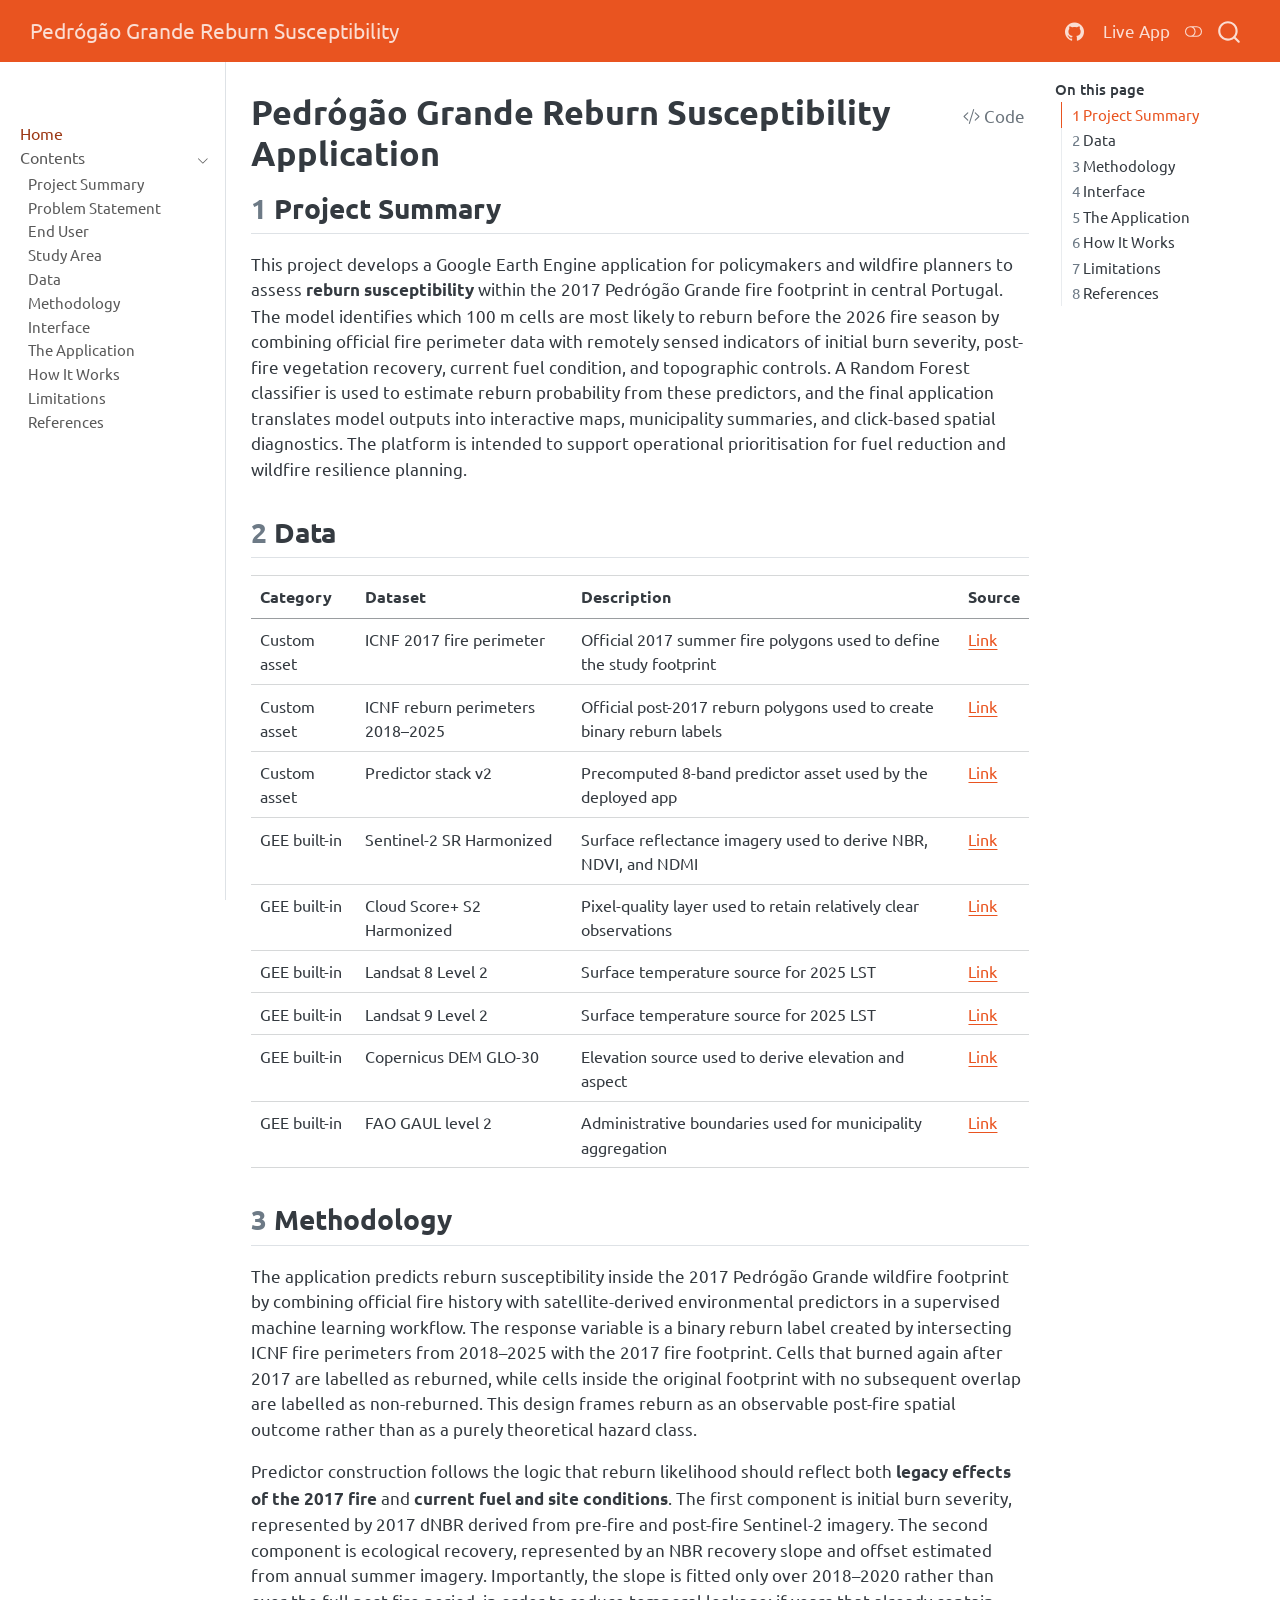
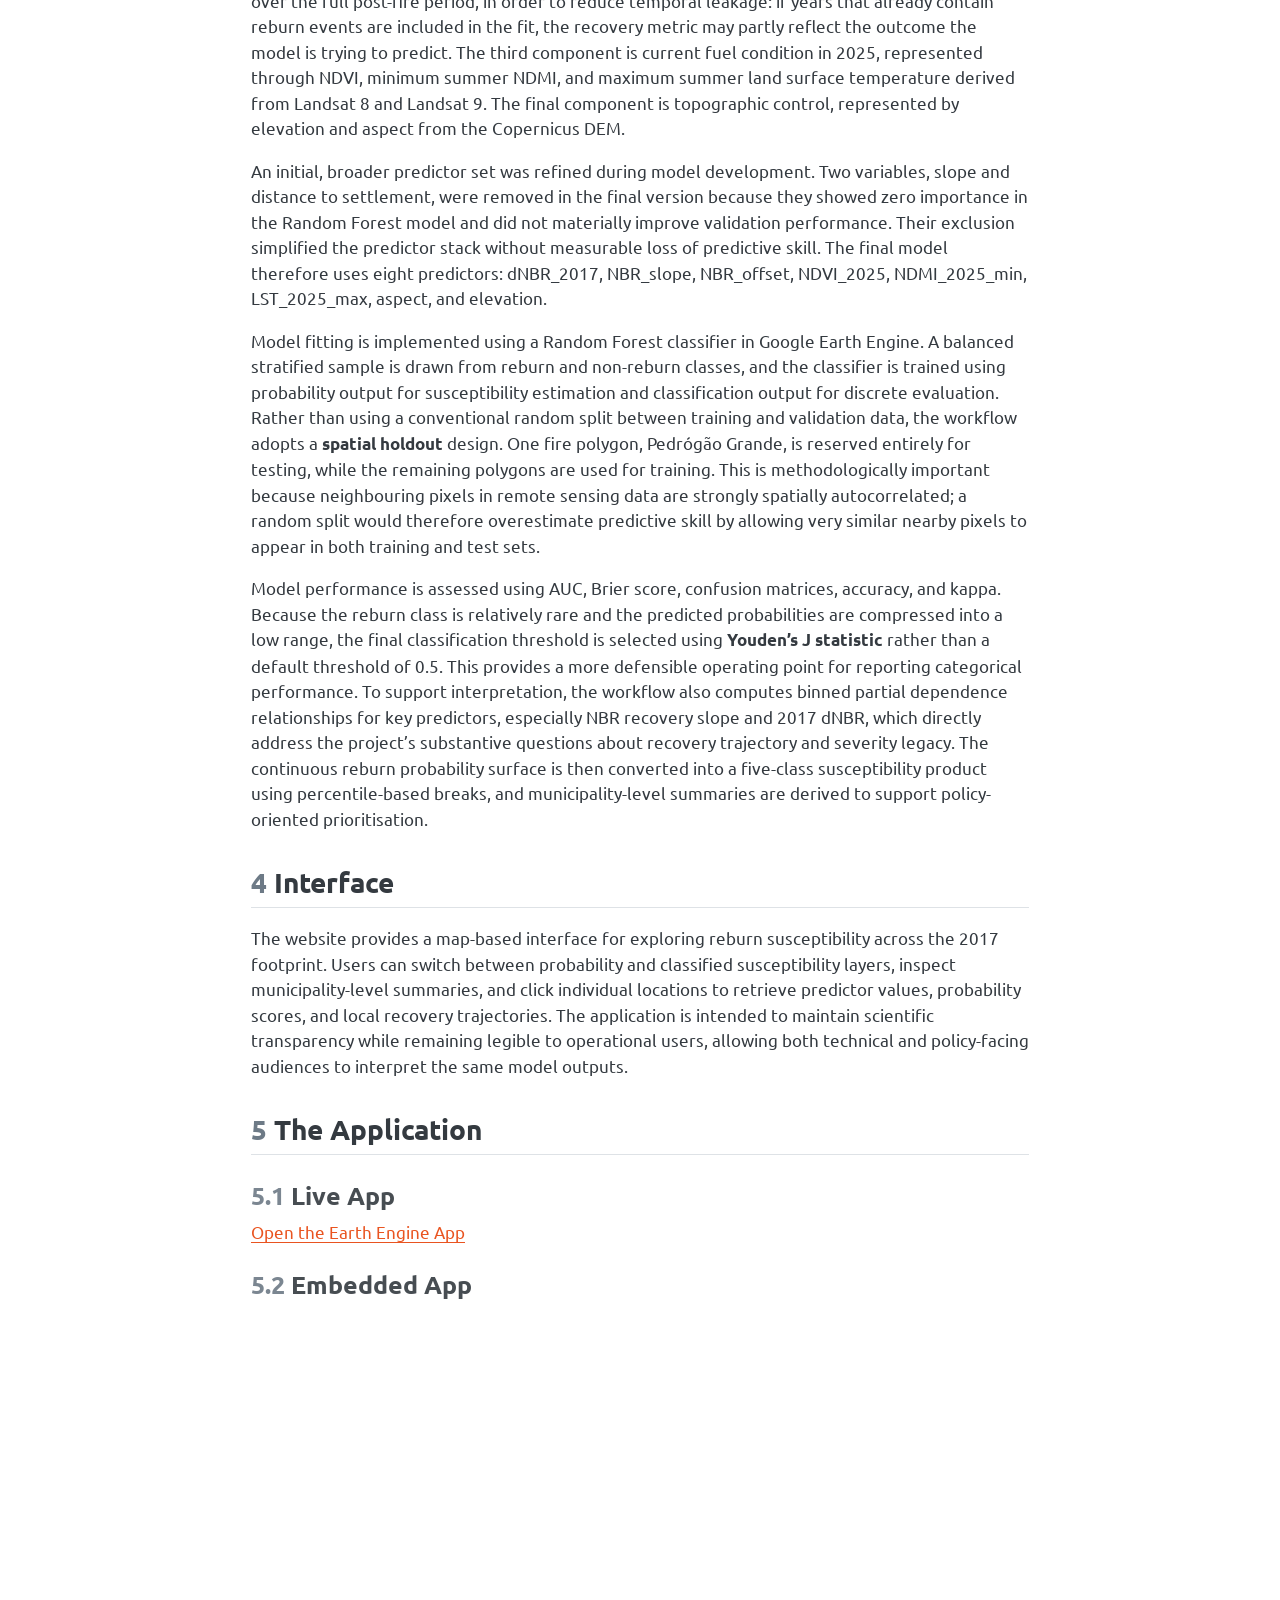
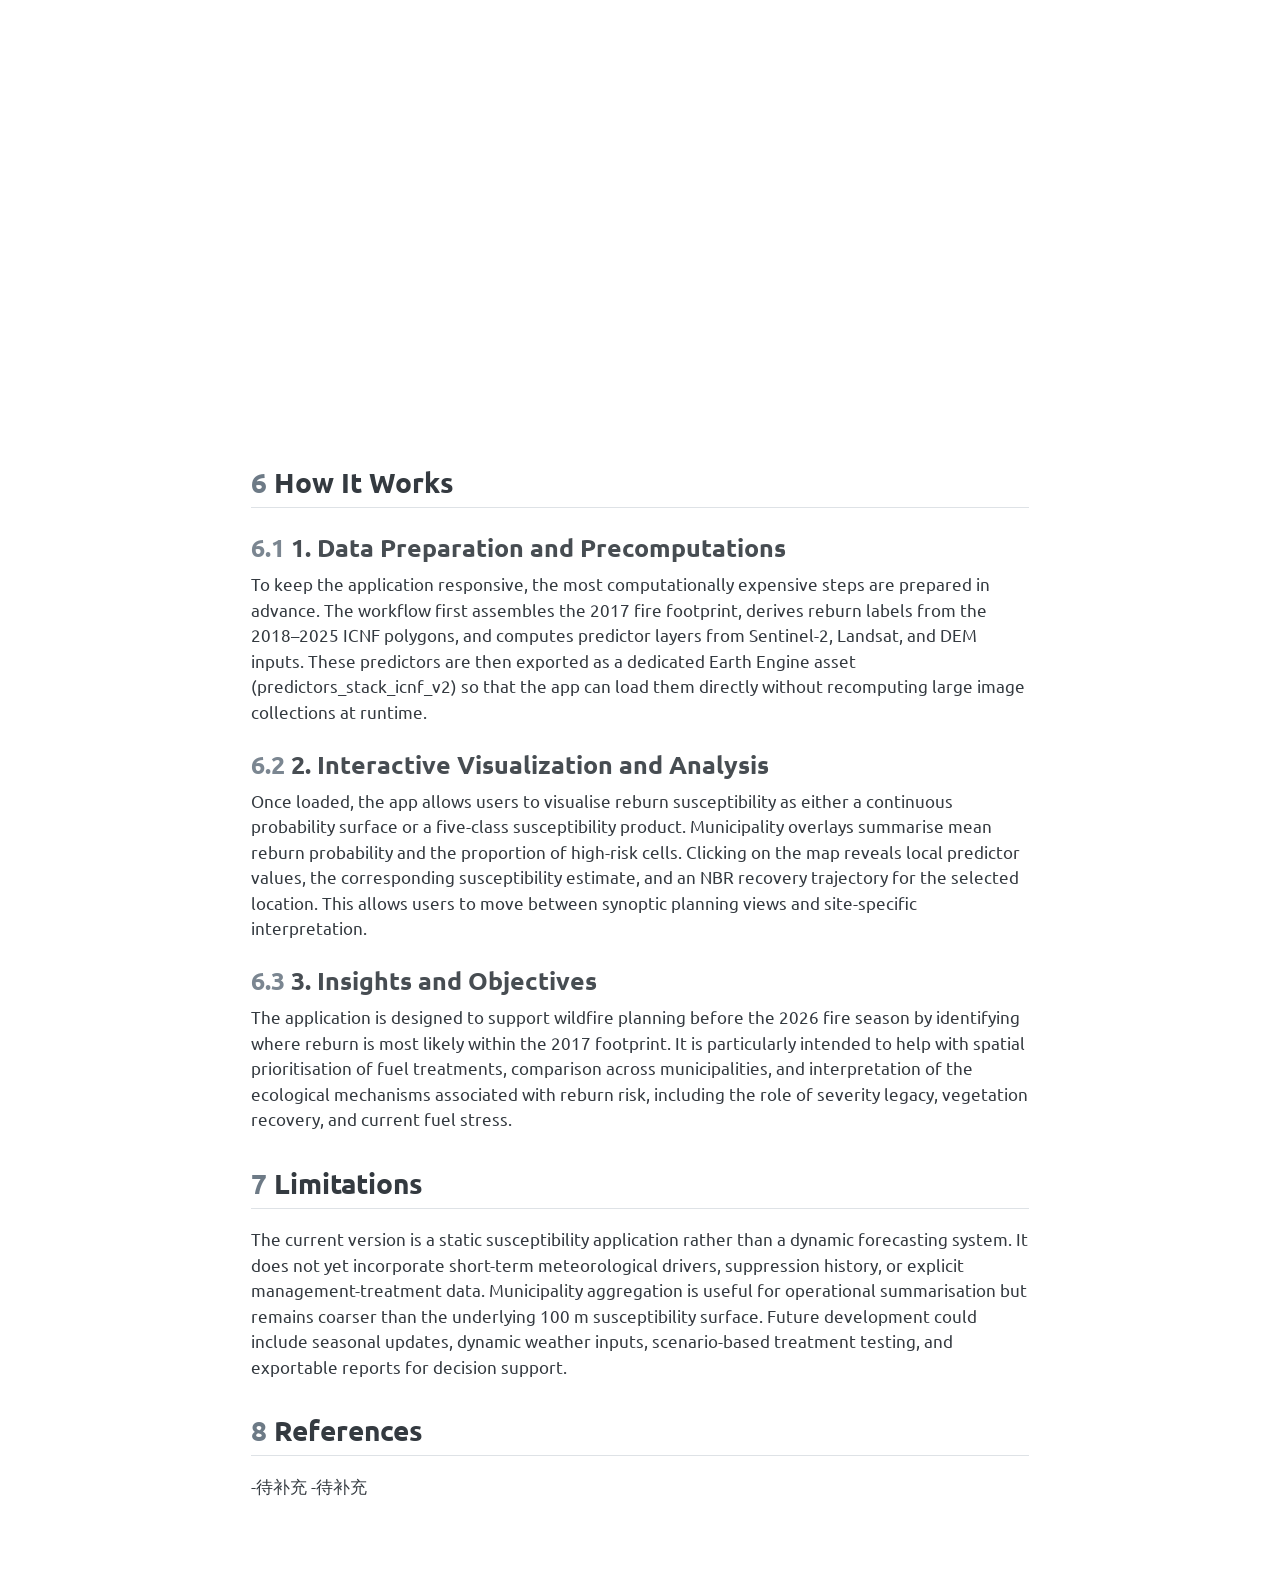
==== docs/index.html @ 5fb8c428 "Initial commit" ====
<!DOCTYPE html>
<html xmlns="http://www.w3.org/1999/xhtml" lang="en" xml:lang="en"><head>

<meta charset="utf-8">
<meta name="generator" content="quarto-1.9.37">

<meta name="viewport" content="width=device-width, initial-scale=1.0, user-scalable=yes">


<title>Pedrógão Grande Reburn Susceptibility Application – Pedrógão Grande Reburn Susceptibility</title>
<style>
/* Default styles provided by pandoc.
** See https://pandoc.org/MANUAL.html#variables-for-html for config info.
*/
code{white-space: pre-wrap;}
span.smallcaps{font-variant: small-caps;}
div.columns{display: flex; gap: min(4vw, 1.5em);}
div.column{flex: auto; overflow-x: auto;}
div.hanging-indent{margin-left: 1.5em; text-indent: -1.5em;}
ul.task-list{list-style: none;}
ul.task-list li input[type="checkbox"] {
  width: 0.8em;
  margin: 0 0.8em 0.2em -1em; /* quarto-specific, see https://github.com/quarto-dev/quarto-cli/issues/4556 */ 
  vertical-align: middle;
}
/* CSS for syntax highlighting */
html { -webkit-text-size-adjust: 100%; }
pre > code.sourceCode { white-space: pre; position: relative; }
pre > code.sourceCode > span { display: inline-block; line-height: 1.25; }
pre > code.sourceCode > span:empty { height: 1.2em; }
.sourceCode { overflow: visible; }
code.sourceCode > span { color: inherit; text-decoration: inherit; }
div.sourceCode { margin: 1em 0; }
pre.sourceCode { margin: 0; }
@media screen {
div.sourceCode { overflow: auto; }
}
@media print {
pre > code.sourceCode { white-space: pre-wrap; }
pre > code.sourceCode > span { text-indent: -5em; padding-left: 5em; }
}
pre.numberSource code
  { counter-reset: source-line 0; }
pre.numberSource code > span
  { position: relative; left: -4em; counter-increment: source-line; }
pre.numberSource code > span > a:first-child::before
  { content: counter(source-line);
    position: relative; left: -1em; text-align: right; vertical-align: baseline;
    border: none; display: inline-block;
    -webkit-touch-callout: none; -webkit-user-select: none;
    -khtml-user-select: none; -moz-user-select: none;
    -ms-user-select: none; user-select: none;
    padding: 0 4px; width: 4em;
  }
pre.numberSource { margin-left: 3em;  padding-left: 4px; }
div.sourceCode
  {   }
@media screen {
pre > code.sourceCode > span > a:first-child::before { text-decoration: underline; }
}
</style>


<script src="site_libs/quarto-nav/quarto-nav.js"></script>
<script src="site_libs/quarto-nav/headroom.min.js"></script>
<script src="site_libs/clipboard/clipboard.min.js"></script>
<script src="site_libs/quarto-search/autocomplete.umd.js"></script>
<script src="site_libs/quarto-search/fuse.min.js"></script>
<script src="site_libs/quarto-search/quarto-search.js"></script>
<meta name="quarto:offset" content="./">
<link href="./favicon.png" rel="icon" type="image/png">
<script src="site_libs/quarto-html/quarto.js" type="module"></script>
<script src="site_libs/quarto-html/tabsets/tabsets.js" type="module"></script>
<script src="site_libs/quarto-html/popper.min.js"></script>
<script src="site_libs/quarto-html/tippy.umd.min.js"></script>
<script src="site_libs/quarto-html/anchor.min.js"></script>
<link href="site_libs/quarto-html/tippy.css" rel="stylesheet">
<link href="site_libs/quarto-html/quarto-syntax-highlighting-7f8f88aac4f3542376d5c11b86a4c14d.css" rel="stylesheet" class="quarto-color-scheme" id="quarto-text-highlighting-styles">
<link href="site_libs/quarto-html/quarto-syntax-highlighting-dark-d0ae9245876894da5ac7e18953ecc5cc.css" rel="stylesheet" class="quarto-color-scheme quarto-color-alternate" id="quarto-text-highlighting-styles">
<link href="site_libs/quarto-html/quarto-syntax-highlighting-7f8f88aac4f3542376d5c11b86a4c14d.css" rel="stylesheet" class="quarto-color-scheme-extra" id="quarto-text-highlighting-styles">
<script src="site_libs/bootstrap/bootstrap.min.js"></script>
<link href="site_libs/bootstrap/bootstrap-icons.css" rel="stylesheet">
<link href="site_libs/bootstrap/bootstrap-7d47cc2339f69c6c953d7d49f0772330.min.css" rel="stylesheet" append-hash="true" class="quarto-color-scheme" id="quarto-bootstrap" data-mode="light">
<link href="site_libs/bootstrap/bootstrap-dark-c14f40d5e45bb8f8ea6c5d6ee40bcddb.min.css" rel="stylesheet" append-hash="true" class="quarto-color-scheme quarto-color-alternate" id="quarto-bootstrap" data-mode="dark">
<link href="site_libs/bootstrap/bootstrap-7d47cc2339f69c6c953d7d49f0772330.min.css" rel="stylesheet" append-hash="true" class="quarto-color-scheme-extra" id="quarto-bootstrap" data-mode="light">
<script id="quarto-search-options" type="application/json">{
  "location": "navbar",
  "copy-button": false,
  "collapse-after": 3,
  "panel-placement": "end",
  "type": "overlay",
  "limit": 50,
  "keyboard-shortcut": [
    "f",
    "/",
    "s"
  ],
  "show-item-context": false,
  "language": {
    "search-no-results-text": "No results",
    "search-matching-documents-text": "matching documents",
    "search-copy-link-title": "Copy link to search",
    "search-hide-matches-text": "Hide additional matches",
    "search-more-match-text": "more match in this document",
    "search-more-matches-text": "more matches in this document",
    "search-clear-button-title": "Clear",
    "search-text-placeholder": "",
    "search-detached-cancel-button-title": "Cancel",
    "search-submit-button-title": "Submit",
    "search-label": "Search"
  }
}</script>
<style>html{ scroll-behavior: smooth; }</style>


<link rel="stylesheet" href="styles.css">
</head>

<body class="nav-sidebar docked nav-fixed quarto-light"><script id="quarto-html-before-body" type="application/javascript">
    const toggleBodyColorMode = (bsSheetEl) => {
      const mode = bsSheetEl.getAttribute("data-mode");
      const bodyEl = window.document.querySelector("body");
      if (mode === "dark") {
        bodyEl.classList.add("quarto-dark");
        bodyEl.classList.remove("quarto-light");
      } else {
        bodyEl.classList.add("quarto-light");
        bodyEl.classList.remove("quarto-dark");
      }
    }
    const toggleBodyColorPrimary = () => {
      const bsSheetEl = window.document.querySelector("link#quarto-bootstrap:not([rel=disabled-stylesheet])");
      if (bsSheetEl) {
        toggleBodyColorMode(bsSheetEl);
      }
    }
    const setColorSchemeToggle = (alternate) => {
      const toggles = window.document.querySelectorAll('.quarto-color-scheme-toggle');
      for (let i=0; i < toggles.length; i++) {
        const toggle = toggles[i];
        if (toggle) {
          if (alternate) {
            toggle.classList.add("alternate");
          } else {
            toggle.classList.remove("alternate");
          }
        }
      }
    };
    const toggleColorMode = (alternate) => {
      // Switch the stylesheets
      const primaryStylesheets = window.document.querySelectorAll('link.quarto-color-scheme:not(.quarto-color-alternate)');
      const alternateStylesheets = window.document.querySelectorAll('link.quarto-color-scheme.quarto-color-alternate');
      manageTransitions('#quarto-margin-sidebar .nav-link', false);
      if (alternate) {
        // note: dark is layered on light, we don't disable primary!
        enableStylesheet(alternateStylesheets);
        for (const sheetNode of alternateStylesheets) {
          if (sheetNode.id === "quarto-bootstrap") {
            toggleBodyColorMode(sheetNode);
          }
        }
      } else {
        disableStylesheet(alternateStylesheets);
        enableStylesheet(primaryStylesheets)
        toggleBodyColorPrimary();
      }
      manageTransitions('#quarto-margin-sidebar .nav-link', true);
      // Switch the toggles
      setColorSchemeToggle(alternate)
      // Hack to workaround the fact that safari doesn't
      // properly recolor the scrollbar when toggling (#1455)
      if (navigator.userAgent.indexOf('Safari') > 0 && navigator.userAgent.indexOf('Chrome') == -1) {
        manageTransitions("body", false);
        window.scrollTo(0, 1);
        setTimeout(() => {
          window.scrollTo(0, 0);
          manageTransitions("body", true);
        }, 40);
      }
    }
    const disableStylesheet = (stylesheets) => {
      for (let i=0; i < stylesheets.length; i++) {
        const stylesheet = stylesheets[i];
        stylesheet.rel = 'disabled-stylesheet';
      }
    }
    const enableStylesheet = (stylesheets) => {
      for (let i=0; i < stylesheets.length; i++) {
        const stylesheet = stylesheets[i];
        if(stylesheet.rel !== 'stylesheet') { // for Chrome, which will still FOUC without this check
          stylesheet.rel = 'stylesheet';
        }
      }
    }
    const manageTransitions = (selector, allowTransitions) => {
      const els = window.document.querySelectorAll(selector);
      for (let i=0; i < els.length; i++) {
        const el = els[i];
        if (allowTransitions) {
          el.classList.remove('notransition');
        } else {
          el.classList.add('notransition');
        }
      }
    }
    const isFileUrl = () => {
      return window.location.protocol === 'file:';
    }
    const hasAlternateSentinel = () => {
      let styleSentinel = getColorSchemeSentinel();
      if (styleSentinel !== null) {
        return styleSentinel === "alternate";
      } else {
        return false;
      }
    }
    const setStyleSentinel = (alternate) => {
      const value = alternate ? "alternate" : "default";
      if (!isFileUrl()) {
        window.localStorage.setItem("quarto-color-scheme", value);
      } else {
        localAlternateSentinel = value;
      }
    }
    const getColorSchemeSentinel = () => {
      if (!isFileUrl()) {
        const storageValue = window.localStorage.getItem("quarto-color-scheme");
        return storageValue != null ? storageValue : localAlternateSentinel;
      } else {
        return localAlternateSentinel;
      }
    }
    const toggleGiscusIfUsed = (isAlternate, darkModeDefault) => {
      const baseTheme = document.querySelector('#giscus-base-theme')?.value ?? 'light';
      const alternateTheme = document.querySelector('#giscus-alt-theme')?.value ?? 'dark';
      let newTheme = '';
      if(authorPrefersDark) {
        newTheme = isAlternate ? baseTheme : alternateTheme;
      } else {
        newTheme = isAlternate ? alternateTheme : baseTheme;
      }
      const changeGiscusTheme = () => {
        // From: https://github.com/giscus/giscus/issues/336
        const sendMessage = (message) => {
          const iframe = document.querySelector('iframe.giscus-frame');
          if (!iframe) return;
          iframe.contentWindow.postMessage({ giscus: message }, 'https://giscus.app');
        }
        sendMessage({
          setConfig: {
            theme: newTheme
          }
        });
      }
      const isGiscussLoaded = window.document.querySelector('iframe.giscus-frame') !== null;
      if (isGiscussLoaded) {
        changeGiscusTheme();
      }
    };
    const authorPrefersDark = false;
    const darkModeDefault = authorPrefersDark;
      document.querySelector('link#quarto-text-highlighting-styles.quarto-color-scheme-extra').rel = 'disabled-stylesheet';
      document.querySelector('link#quarto-bootstrap.quarto-color-scheme-extra').rel = 'disabled-stylesheet';
    let localAlternateSentinel = darkModeDefault ? 'alternate' : 'default';
    // Dark / light mode switch
    window.quartoToggleColorScheme = () => {
      // Read the current dark / light value
      let toAlternate = !hasAlternateSentinel();
      toggleColorMode(toAlternate);
      setStyleSentinel(toAlternate);
      toggleGiscusIfUsed(toAlternate, darkModeDefault);
      window.dispatchEvent(new Event('resize'));
    };
    // Switch to dark mode if need be
    if (hasAlternateSentinel()) {
      toggleColorMode(true);
    } else {
      toggleColorMode(false);
    }
  </script>

<div id="quarto-search-results"></div>
  <header id="quarto-header" class="headroom fixed-top">
    <nav class="navbar navbar-expand-lg " data-bs-theme="dark">
      <div class="navbar-container container-fluid">
      <div class="navbar-brand-container mx-auto">
    <a class="navbar-brand" href="./index.html">
    <span class="navbar-title">Pedrógão Grande Reburn Susceptibility</span>
    </a>
  </div>
            <div id="quarto-search" class="" title="Search"></div>
          <button class="navbar-toggler" type="button" data-bs-toggle="collapse" data-bs-target="#navbarCollapse" aria-controls="navbarCollapse" role="menu" aria-expanded="false" aria-label="Toggle navigation" onclick="if (window.quartoToggleHeadroom) { window.quartoToggleHeadroom(); }">
  <span class="navbar-toggler-icon"></span>
</button>
          <div class="collapse navbar-collapse" id="navbarCollapse">
            <ul class="navbar-nav navbar-nav-scroll ms-auto">
  <li class="nav-item compact">
    <a class="nav-link" href="https://github.com/"> <i class="bi bi-github" role="img">
</i> 
<span class="menu-text"></span></a>
  </li>  
  <li class="nav-item">
    <a class="nav-link" href="https://exalted-country-485019-c8.projects.earthengine.app/view/pedrogao-reburn"> 
<span class="menu-text">Live App</span></a>
  </li>  
</ul>
          </div> <!-- /navcollapse -->
            <div class="quarto-navbar-tools">
  <a href="" class="quarto-color-scheme-toggle quarto-navigation-tool  px-1" onclick="window.quartoToggleColorScheme(); return false;" title="Toggle dark mode"><i class="bi"></i></a>
</div>
      </div> <!-- /container-fluid -->
    </nav>
  <nav class="quarto-secondary-nav">
    <div class="container-fluid d-flex">
      <button type="button" class="quarto-btn-toggle btn" data-bs-toggle="collapse" role="button" data-bs-target=".quarto-sidebar-collapse-item" aria-controls="quarto-sidebar" aria-expanded="false" aria-label="Toggle sidebar navigation" onclick="if (window.quartoToggleHeadroom) { window.quartoToggleHeadroom(); }">
        <i class="bi bi-layout-text-sidebar-reverse"></i>
      </button>
        <nav class="quarto-page-breadcrumbs" aria-label="breadcrumb"><ol class="breadcrumb"><li class="breadcrumb-item"><a href="./index.html">Home</a></li></ol></nav>
        <a class="flex-grow-1" role="navigation" data-bs-toggle="collapse" data-bs-target=".quarto-sidebar-collapse-item" aria-controls="quarto-sidebar" aria-expanded="false" aria-label="Toggle sidebar navigation" onclick="if (window.quartoToggleHeadroom) { window.quartoToggleHeadroom(); }">      
        </a>
      <button type="button" class="btn quarto-search-button" aria-label="Search" onclick="window.quartoOpenSearch();">
        <i class="bi bi-search"></i>
      </button>
    </div>
  </nav>
</header>
<!-- content -->
<div id="quarto-content" class="quarto-container page-columns page-rows-contents page-layout-full page-navbar">
<!-- sidebar -->
  <nav id="quarto-sidebar" class="sidebar collapse collapse-horizontal quarto-sidebar-collapse-item sidebar-navigation docked overflow-auto">
        <div class="mt-2 flex-shrink-0 align-items-center">
        <div class="sidebar-search">
        <div id="quarto-search" class="" title="Search"></div>
        </div>
        </div>
    <div class="sidebar-menu-container"> 
    <ul class="list-unstyled mt-1">
        <li class="sidebar-item">
  <div class="sidebar-item-container"> 
  <a href="./index.html" class="sidebar-item-text sidebar-link active">
 <span class="menu-text">Home</span></a>
  </div>
</li>
        <li class="sidebar-item sidebar-item-section">
      <div class="sidebar-item-container"> 
            <a class="sidebar-item-text sidebar-link text-start" data-bs-toggle="collapse" data-bs-target="#quarto-sidebar-section-1" role="navigation" aria-expanded="true">
 <span class="menu-text">Contents</span></a>
          <a class="sidebar-item-toggle text-start" data-bs-toggle="collapse" data-bs-target="#quarto-sidebar-section-1" role="navigation" aria-expanded="true" aria-label="Toggle section">
            <i class="bi bi-chevron-right ms-2"></i>
          </a> 
      </div>
      <ul id="quarto-sidebar-section-1" class="collapse list-unstyled sidebar-section depth1 show">  
          <li class="sidebar-item">
  <div class="sidebar-item-container"> 
  <a href="./index.html#project-summary" class="sidebar-item-text sidebar-link">
 <span class="menu-text">Project Summary</span></a>
  </div>
</li>
          <li class="sidebar-item">
  <div class="sidebar-item-container"> 
  <a href="./index.html#problem-statement" class="sidebar-item-text sidebar-link">
 <span class="menu-text">Problem Statement</span></a>
  </div>
</li>
          <li class="sidebar-item">
  <div class="sidebar-item-container"> 
  <a href="./index.html#end-user" class="sidebar-item-text sidebar-link">
 <span class="menu-text">End User</span></a>
  </div>
</li>
          <li class="sidebar-item">
  <div class="sidebar-item-container"> 
  <a href="./index.html#study-area" class="sidebar-item-text sidebar-link">
 <span class="menu-text">Study Area</span></a>
  </div>
</li>
          <li class="sidebar-item">
  <div class="sidebar-item-container"> 
  <a href="./index.html#data" class="sidebar-item-text sidebar-link">
 <span class="menu-text">Data</span></a>
  </div>
</li>
          <li class="sidebar-item">
  <div class="sidebar-item-container"> 
  <a href="./index.html#methodology" class="sidebar-item-text sidebar-link">
 <span class="menu-text">Methodology</span></a>
  </div>
</li>
          <li class="sidebar-item">
  <div class="sidebar-item-container"> 
  <a href="./index.html#interface" class="sidebar-item-text sidebar-link">
 <span class="menu-text">Interface</span></a>
  </div>
</li>
          <li class="sidebar-item">
  <div class="sidebar-item-container"> 
  <a href="./index.html#the-application" class="sidebar-item-text sidebar-link">
 <span class="menu-text">The Application</span></a>
  </div>
</li>
          <li class="sidebar-item">
  <div class="sidebar-item-container"> 
  <a href="./index.html#how-it-works" class="sidebar-item-text sidebar-link">
 <span class="menu-text">How It Works</span></a>
  </div>
</li>
          <li class="sidebar-item">
  <div class="sidebar-item-container"> 
  <a href="./index.html#limitations-and-future-development" class="sidebar-item-text sidebar-link">
 <span class="menu-text">Limitations</span></a>
  </div>
</li>
          <li class="sidebar-item">
  <div class="sidebar-item-container"> 
  <a href="./index.html#references" class="sidebar-item-text sidebar-link">
 <span class="menu-text">References</span></a>
  </div>
</li>
      </ul>
  </li>
    </ul>
    </div>
</nav>
<div id="quarto-sidebar-glass" class="quarto-sidebar-collapse-item" data-bs-toggle="collapse" data-bs-target=".quarto-sidebar-collapse-item"></div>
<!-- margin-sidebar -->
    <div id="quarto-margin-sidebar" class="sidebar margin-sidebar">
        <nav id="TOC" role="doc-toc" class="toc-active">
    <h2 id="toc-title">On this page</h2>
   
  <ul>
  <li><a href="#project-summary" id="toc-project-summary" class="nav-link active" data-scroll-target="#project-summary"><span class="header-section-number">1</span> Project Summary</a></li>
  <li><a href="#data" id="toc-data" class="nav-link" data-scroll-target="#data"><span class="header-section-number">2</span> Data</a></li>
  <li><a href="#methodology" id="toc-methodology" class="nav-link" data-scroll-target="#methodology"><span class="header-section-number">3</span> Methodology</a></li>
  <li><a href="#interface" id="toc-interface" class="nav-link" data-scroll-target="#interface"><span class="header-section-number">4</span> Interface</a></li>
  <li><a href="#the-application" id="toc-the-application" class="nav-link" data-scroll-target="#the-application"><span class="header-section-number">5</span> The Application</a>
  <ul>
  <li><a href="#live-app" id="toc-live-app" class="nav-link" data-scroll-target="#live-app"><span class="header-section-number">5.1</span> Live App</a></li>
  <li><a href="#embedded-app" id="toc-embedded-app" class="nav-link" data-scroll-target="#embedded-app"><span class="header-section-number">5.2</span> Embedded App</a></li>
  </ul></li>
  <li><a href="#how-it-works" id="toc-how-it-works" class="nav-link" data-scroll-target="#how-it-works"><span class="header-section-number">6</span> How It Works</a>
  <ul>
  <li><a href="#data-preparation-and-precomputations" id="toc-data-preparation-and-precomputations" class="nav-link" data-scroll-target="#data-preparation-and-precomputations"><span class="header-section-number">6.1</span> 1. Data Preparation and Precomputations</a></li>
  <li><a href="#interactive-visualization-and-analysis" id="toc-interactive-visualization-and-analysis" class="nav-link" data-scroll-target="#interactive-visualization-and-analysis"><span class="header-section-number">6.2</span> 2. Interactive Visualization and Analysis</a></li>
  <li><a href="#insights-and-objectives" id="toc-insights-and-objectives" class="nav-link" data-scroll-target="#insights-and-objectives"><span class="header-section-number">6.3</span> 3. Insights and Objectives</a></li>
  </ul></li>
  <li><a href="#limitations" id="toc-limitations" class="nav-link" data-scroll-target="#limitations"><span class="header-section-number">7</span> Limitations</a></li>
  <li><a href="#references" id="toc-references" class="nav-link" data-scroll-target="#references"><span class="header-section-number">8</span> References</a></li>
  </ul>
</nav>
    </div>
<!-- main -->
<main class="content column-body" id="quarto-document-content">


<header id="title-block-header" class="quarto-title-block default">
<div class="quarto-title">
<div class="quarto-title-block"><div><h1 class="title">Pedrógão Grande Reburn Susceptibility Application</h1><button type="button" class="btn code-tools-button" id="quarto-code-tools-source"><i class="bi"></i> Code</button></div></div>
</div>



<div class="quarto-title-meta column-body">

    
  
    
  </div>
  


</header>


<section id="project-summary" class="level2" data-number="1">
<h2 data-number="1" class="anchored" data-anchor-id="project-summary"><span class="header-section-number">1</span> Project Summary</h2>
<p>This project develops a Google Earth Engine application for policymakers and wildfire planners to assess <strong>reburn susceptibility</strong> within the 2017 Pedrógão Grande fire footprint in central Portugal. The model identifies which 100 m cells are most likely to reburn before the 2026 fire season by combining official fire perimeter data with remotely sensed indicators of initial burn severity, post-fire vegetation recovery, current fuel condition, and topographic controls. A Random Forest classifier is used to estimate reburn probability from these predictors, and the final application translates model outputs into interactive maps, municipality summaries, and click-based spatial diagnostics. The platform is intended to support operational prioritisation for fuel reduction and wildfire resilience planning.</p>
</section>
<section id="data" class="level2" data-number="2">
<h2 data-number="2" class="anchored" data-anchor-id="data"><span class="header-section-number">2</span> Data</h2>
<table class="caption-top table">
<thead>
<tr class="header">
<th>Category</th>
<th>Dataset</th>
<th>Description</th>
<th>Source</th>
</tr>
</thead>
<tbody>
<tr class="odd">
<td>Custom asset</td>
<td>ICNF 2017 fire perimeter</td>
<td>Official 2017 summer fire polygons used to define the study footprint</td>
<td><a href="https://code.earthengine.google.com/?asset=projects/exalted-country-485019-c8/assets/icnf_2017_centre">Link</a></td>
</tr>
<tr class="even">
<td>Custom asset</td>
<td>ICNF reburn perimeters 2018–2025</td>
<td>Official post-2017 reburn polygons used to create binary reburn labels</td>
<td><a href="https://code.earthengine.google.com/?asset=projects/exalted-country-485019-c8/assets/icnf_reburns_2018_2025">Link</a></td>
</tr>
<tr class="odd">
<td>Custom asset</td>
<td>Predictor stack v2</td>
<td>Precomputed 8-band predictor asset used by the deployed app</td>
<td><a href="https://code.earthengine.google.com/?asset=projects/exalted-country-485019-c8/assets/predictors_stack_icnf_v2">Link</a></td>
</tr>
<tr class="even">
<td>GEE built-in</td>
<td>Sentinel-2 SR Harmonized</td>
<td>Surface reflectance imagery used to derive NBR, NDVI, and NDMI</td>
<td><a href="https://developers.google.com/earth-engine/datasets/catalog/COPERNICUS_S2_SR_HARMONIZED">Link</a></td>
</tr>
<tr class="odd">
<td>GEE built-in</td>
<td>Cloud Score+ S2 Harmonized</td>
<td>Pixel-quality layer used to retain relatively clear observations</td>
<td><a href="https://developers.google.com/earth-engine/datasets/catalog/GOOGLE_CLOUD_SCORE_PLUS_V1_S2_HARMONIZED">Link</a></td>
</tr>
<tr class="even">
<td>GEE built-in</td>
<td>Landsat 8 Level 2</td>
<td>Surface temperature source for 2025 LST</td>
<td><a href="https://developers.google.com/earth-engine/datasets/catalog/LANDSAT_LC08_C02_T1_L2">Link</a></td>
</tr>
<tr class="odd">
<td>GEE built-in</td>
<td>Landsat 9 Level 2</td>
<td>Surface temperature source for 2025 LST</td>
<td><a href="https://developers.google.com/earth-engine/datasets/catalog/LANDSAT_LC09_C02_T1_L2">Link</a></td>
</tr>
<tr class="even">
<td>GEE built-in</td>
<td>Copernicus DEM GLO-30</td>
<td>Elevation source used to derive elevation and aspect</td>
<td><a href="https://developers.google.com/earth-engine/datasets/catalog/COPERNICUS_DEM_GLO30">Link</a></td>
</tr>
<tr class="odd">
<td>GEE built-in</td>
<td>FAO GAUL level 2</td>
<td>Administrative boundaries used for municipality aggregation</td>
<td><a href="https://developers.google.com/earth-engine/datasets/catalog/FAO_GAUL_2015_level2">Link</a></td>
</tr>
</tbody>
</table>
</section>
<section id="methodology" class="level2" data-number="3">
<h2 data-number="3" class="anchored" data-anchor-id="methodology"><span class="header-section-number">3</span> Methodology</h2>
<p>The application predicts reburn susceptibility inside the 2017 Pedrógão Grande wildfire footprint by combining official fire history with satellite-derived environmental predictors in a supervised machine learning workflow. The response variable is a binary reburn label created by intersecting ICNF fire perimeters from 2018–2025 with the 2017 fire footprint. Cells that burned again after 2017 are labelled as reburned, while cells inside the original footprint with no subsequent overlap are labelled as non-reburned. This design frames reburn as an observable post-fire spatial outcome rather than as a purely theoretical hazard class.</p>
<p>Predictor construction follows the logic that reburn likelihood should reflect both <strong>legacy effects of the 2017 fire</strong> and <strong>current fuel and site conditions</strong>. The first component is initial burn severity, represented by 2017 dNBR derived from pre-fire and post-fire Sentinel-2 imagery. The second component is ecological recovery, represented by an NBR recovery slope and offset estimated from annual summer imagery. Importantly, the slope is fitted only over 2018–2020 rather than over the full post-fire period, in order to reduce temporal leakage: if years that already contain reburn events are included in the fit, the recovery metric may partly reflect the outcome the model is trying to predict. The third component is current fuel condition in 2025, represented through NDVI, minimum summer NDMI, and maximum summer land surface temperature derived from Landsat 8 and Landsat 9. The final component is topographic control, represented by elevation and aspect from the Copernicus DEM.</p>
<p>An initial, broader predictor set was refined during model development. Two variables, slope and distance to settlement, were removed in the final version because they showed zero importance in the Random Forest model and did not materially improve validation performance. Their exclusion simplified the predictor stack without measurable loss of predictive skill. The final model therefore uses eight predictors: dNBR_2017, NBR_slope, NBR_offset, NDVI_2025, NDMI_2025_min, LST_2025_max, aspect, and elevation.</p>
<p>Model fitting is implemented using a Random Forest classifier in Google Earth Engine. A balanced stratified sample is drawn from reburn and non-reburn classes, and the classifier is trained using probability output for susceptibility estimation and classification output for discrete evaluation. Rather than using a conventional random split between training and validation data, the workflow adopts a <strong>spatial holdout</strong> design. One fire polygon, Pedrógão Grande, is reserved entirely for testing, while the remaining polygons are used for training. This is methodologically important because neighbouring pixels in remote sensing data are strongly spatially autocorrelated; a random split would therefore overestimate predictive skill by allowing very similar nearby pixels to appear in both training and test sets.</p>
<p>Model performance is assessed using AUC, Brier score, confusion matrices, accuracy, and kappa. Because the reburn class is relatively rare and the predicted probabilities are compressed into a low range, the final classification threshold is selected using <strong>Youden’s J statistic</strong> rather than a default threshold of 0.5. This provides a more defensible operating point for reporting categorical performance. To support interpretation, the workflow also computes binned partial dependence relationships for key predictors, especially NBR recovery slope and 2017 dNBR, which directly address the project’s substantive questions about recovery trajectory and severity legacy. The continuous reburn probability surface is then converted into a five-class susceptibility product using percentile-based breaks, and municipality-level summaries are derived to support policy-oriented prioritisation.</p>
</section>
<section id="interface" class="level2" data-number="4">
<h2 data-number="4" class="anchored" data-anchor-id="interface"><span class="header-section-number">4</span> Interface</h2>
<p>The website provides a map-based interface for exploring reburn susceptibility across the 2017 footprint. Users can switch between probability and classified susceptibility layers, inspect municipality-level summaries, and click individual locations to retrieve predictor values, probability scores, and local recovery trajectories. The application is intended to maintain scientific transparency while remaining legible to operational users, allowing both technical and policy-facing audiences to interpret the same model outputs.</p>
</section>
<section id="the-application" class="level2" data-number="5">
<h2 data-number="5" class="anchored" data-anchor-id="the-application"><span class="header-section-number">5</span> The Application</h2>
<section id="live-app" class="level3" data-number="5.1">
<h3 data-number="5.1" class="anchored" data-anchor-id="live-app"><span class="header-section-number">5.1</span> Live App</h3>
<p><a href="https://exalted-country-485019-c8.projects.earthengine.app/view/pedrogao-reburn">Open the Earth Engine App</a></p>
</section>
<section id="embedded-app" class="level3" data-number="5.2">
<h3 data-number="5.2" class="anchored" data-anchor-id="embedded-app"><span class="header-section-number">5.2</span> Embedded App</h3>
<iframe src="https://exalted-country-485019-c8.projects.earthengine.app/view/pedrogao-reburn" width="100%" height="700">
</iframe>
</section>
</section>
<section id="how-it-works" class="level2" data-number="6">
<h2 data-number="6" class="anchored" data-anchor-id="how-it-works"><span class="header-section-number">6</span> How It Works</h2>
<section id="data-preparation-and-precomputations" class="level3" data-number="6.1">
<h3 data-number="6.1" class="anchored" data-anchor-id="data-preparation-and-precomputations"><span class="header-section-number">6.1</span> 1. Data Preparation and Precomputations</h3>
<p>To keep the application responsive, the most computationally expensive steps are prepared in advance. The workflow first assembles the 2017 fire footprint, derives reburn labels from the 2018–2025 ICNF polygons, and computes predictor layers from Sentinel-2, Landsat, and DEM inputs. These predictors are then exported as a dedicated Earth Engine asset (predictors_stack_icnf_v2) so that the app can load them directly without recomputing large image collections at runtime.</p>
</section>
<section id="interactive-visualization-and-analysis" class="level3" data-number="6.2">
<h3 data-number="6.2" class="anchored" data-anchor-id="interactive-visualization-and-analysis"><span class="header-section-number">6.2</span> 2. Interactive Visualization and Analysis</h3>
<p>Once loaded, the app allows users to visualise reburn susceptibility as either a continuous probability surface or a five-class susceptibility product. Municipality overlays summarise mean reburn probability and the proportion of high-risk cells. Clicking on the map reveals local predictor values, the corresponding susceptibility estimate, and an NBR recovery trajectory for the selected location. This allows users to move between synoptic planning views and site-specific interpretation.</p>
</section>
<section id="insights-and-objectives" class="level3" data-number="6.3">
<h3 data-number="6.3" class="anchored" data-anchor-id="insights-and-objectives"><span class="header-section-number">6.3</span> 3. Insights and Objectives</h3>
<p>The application is designed to support wildfire planning before the 2026 fire season by identifying where reburn is most likely within the 2017 footprint. It is particularly intended to help with spatial prioritisation of fuel treatments, comparison across municipalities, and interpretation of the ecological mechanisms associated with reburn risk, including the role of severity legacy, vegetation recovery, and current fuel stress.</p>
</section>
</section>
<section id="limitations" class="level2" data-number="7">
<h2 data-number="7" class="anchored" data-anchor-id="limitations"><span class="header-section-number">7</span> Limitations</h2>
<p>The current version is a static susceptibility application rather than a dynamic forecasting system. It does not yet incorporate short-term meteorological drivers, suppression history, or explicit management-treatment data. Municipality aggregation is useful for operational summarisation but remains coarser than the underlying 100 m susceptibility surface. Future development could include seasonal updates, dynamic weather inputs, scenario-based treatment testing, and exportable reports for decision support.</p>
</section>
<section id="references" class="level2" data-number="8">
<h2 data-number="8" class="anchored" data-anchor-id="references"><span class="header-section-number">8</span> References</h2>
<p>-待补充 -待补充</p>


<!-- -->

</section>

</main> <!-- /main -->
<script id="quarto-html-after-body" type="application/javascript">
  window.document.addEventListener("DOMContentLoaded", function (event) {
    // Ensure there is a toggle, if there isn't float one in the top right
    if (window.document.querySelector('.quarto-color-scheme-toggle') === null) {
      const a = window.document.createElement('a');
      a.classList.add('top-right');
      a.classList.add('quarto-color-scheme-toggle');
      a.href = "";
      a.onclick = function() { try { window.quartoToggleColorScheme(); } catch {} return false; };
      const i = window.document.createElement("i");
      i.classList.add('bi');
      a.appendChild(i);
      window.document.body.appendChild(a);
    }
    setColorSchemeToggle(hasAlternateSentinel())
    const icon = "";
    const anchorJS = new window.AnchorJS();
    anchorJS.options = {
      placement: 'right',
      icon: icon
    };
    anchorJS.add('.anchored');
    const isCodeAnnotation = (el) => {
      for (const clz of el.classList) {
        if (clz.startsWith('code-annotation-')) {                     
          return true;
        }
      }
      return false;
    }
    const onCopySuccess = function(e) {
      // button target
      const button = e.trigger;
      // don't keep focus
      button.blur();
      // flash "checked"
      button.classList.add('code-copy-button-checked');
      var currentTitle = button.getAttribute("title");
      button.setAttribute("title", "Copied!");
      let tooltip;
      if (window.bootstrap) {
        button.setAttribute("data-bs-toggle", "tooltip");
        button.setAttribute("data-bs-placement", "left");
        button.setAttribute("data-bs-title", "Copied!");
        tooltip = new bootstrap.Tooltip(button, 
          { trigger: "manual", 
            customClass: "code-copy-button-tooltip",
            offset: [0, -8]});
        tooltip.show();    
      }
      setTimeout(function() {
        if (tooltip) {
          tooltip.hide();
          button.removeAttribute("data-bs-title");
          button.removeAttribute("data-bs-toggle");
          button.removeAttribute("data-bs-placement");
        }
        button.setAttribute("title", currentTitle);
        button.classList.remove('code-copy-button-checked');
      }, 1000);
      // clear code selection
      e.clearSelection();
    }
    const getTextToCopy = function(trigger) {
      const outerScaffold = trigger.parentElement.cloneNode(true);
      const codeEl = outerScaffold.querySelector('code');
      for (const childEl of codeEl.children) {
        if (isCodeAnnotation(childEl)) {
          childEl.remove();
        }
      }
      return codeEl.innerText;
    }
    const clipboard = new window.ClipboardJS('.code-copy-button:not([data-in-quarto-modal])', {
      text: getTextToCopy
    });
    clipboard.on('success', onCopySuccess);
    if (window.document.getElementById('quarto-embedded-source-code-modal')) {
      const clipboardModal = new window.ClipboardJS('.code-copy-button[data-in-quarto-modal]', {
        text: getTextToCopy,
        container: window.document.getElementById('quarto-embedded-source-code-modal')
      });
      clipboardModal.on('success', onCopySuccess);
    }
    const viewSource = window.document.getElementById('quarto-view-source') ||
                       window.document.getElementById('quarto-code-tools-source');
    if (viewSource) {
      const sourceUrl = viewSource.getAttribute("data-quarto-source-url");
      viewSource.addEventListener("click", function(e) {
        if (sourceUrl) {
          // rstudio viewer pane
          if (/\bcapabilities=\b/.test(window.location)) {
            window.open(sourceUrl);
          } else {
            window.location.href = sourceUrl;
          }
        } else {
          const modal = new bootstrap.Modal(document.getElementById('quarto-embedded-source-code-modal'));
          modal.show();
        }
        return false;
      });
    }
    function toggleCodeHandler(show) {
      return function(e) {
        const detailsSrc = window.document.querySelectorAll(".cell > details > .sourceCode");
        for (let i=0; i<detailsSrc.length; i++) {
          const details = detailsSrc[i].parentElement;
          if (show) {
            details.open = true;
          } else {
            details.removeAttribute("open");
          }
        }
        const cellCodeDivs = window.document.querySelectorAll(".cell > .sourceCode");
        const fromCls = show ? "hidden" : "unhidden";
        const toCls = show ? "unhidden" : "hidden";
        for (let i=0; i<cellCodeDivs.length; i++) {
          const codeDiv = cellCodeDivs[i];
          if (codeDiv.classList.contains(fromCls)) {
            codeDiv.classList.remove(fromCls);
            codeDiv.classList.add(toCls);
          } 
        }
        return false;
      }
    }
    const hideAllCode = window.document.getElementById("quarto-hide-all-code");
    if (hideAllCode) {
      hideAllCode.addEventListener("click", toggleCodeHandler(false));
    }
    const showAllCode = window.document.getElementById("quarto-show-all-code");
    if (showAllCode) {
      showAllCode.addEventListener("click", toggleCodeHandler(true));
    }
      var localhostRegex = new RegExp(/^(?:http|https):\/\/localhost\:?[0-9]*\//);
      var mailtoRegex = new RegExp(/^mailto:/);
        var filterRegex = new RegExp('/' + window.location.host + '/');
      var isInternal = (href) => {
          return filterRegex.test(href) || localhostRegex.test(href) || mailtoRegex.test(href);
      }
      // Inspect non-navigation links and adorn them if external
     var links = window.document.querySelectorAll('a[href]:not(.nav-link):not(.navbar-brand):not(.toc-action):not(.sidebar-link):not(.sidebar-item-toggle):not(.pagination-link):not(.no-external):not([aria-hidden]):not(.dropdown-item):not(.quarto-navigation-tool):not(.about-link)');
      for (var i=0; i<links.length; i++) {
        const link = links[i];
        if (!isInternal(link.href)) {
          // undo the damage that might have been done by quarto-nav.js in the case of
          // links that we want to consider external
          if (link.dataset.originalHref !== undefined) {
            link.href = link.dataset.originalHref;
          }
            // target, if specified
            link.setAttribute("target", "_blank");
            if (link.getAttribute("rel") === null) {
              link.setAttribute("rel", "noopener");
            }
        }
      }
    function tippyHover(el, contentFn, onTriggerFn, onUntriggerFn) {
      const config = {
        allowHTML: true,
        maxWidth: 500,
        delay: 100,
        arrow: false,
        appendTo: function(el) {
            return el.parentElement;
        },
        interactive: true,
        interactiveBorder: 10,
        theme: 'quarto',
        placement: 'bottom-start',
      };
      if (contentFn) {
        config.content = contentFn;
      }
      if (onTriggerFn) {
        config.onTrigger = onTriggerFn;
      }
      if (onUntriggerFn) {
        config.onUntrigger = onUntriggerFn;
      }
      window.tippy(el, config); 
    }
    const noterefs = window.document.querySelectorAll('a[role="doc-noteref"]');
    for (var i=0; i<noterefs.length; i++) {
      const ref = noterefs[i];
      tippyHover(ref, function() {
        // use id or data attribute instead here
        let href = ref.getAttribute('data-footnote-href') || ref.getAttribute('href');
        try { href = new URL(href).hash; } catch {}
        const id = href.replace(/^#\/?/, "");
        const note = window.document.getElementById(id);
        if (note) {
          return note.innerHTML;
        } else {
          return "";
        }
      });
    }
    const xrefs = window.document.querySelectorAll('a.quarto-xref');
    const processXRef = (id, note) => {
      // Strip column container classes
      const stripColumnClz = (el) => {
        el.classList.remove("page-full", "page-columns");
        if (el.children) {
          for (const child of el.children) {
            stripColumnClz(child);
          }
        }
      }
      stripColumnClz(note)
      if (id === null || id.startsWith('sec-')) {
        // Special case sections, only their first couple elements
        const container = document.createElement("div");
        if (note.children && note.children.length > 2) {
          container.appendChild(note.children[0].cloneNode(true));
          for (let i = 1; i < note.children.length; i++) {
            const child = note.children[i];
            if (child.tagName === "P" && child.innerText === "") {
              continue;
            } else {
              container.appendChild(child.cloneNode(true));
              break;
            }
          }
          if (window.Quarto?.typesetMath) {
            window.Quarto.typesetMath(container);
          }
          return container.innerHTML
        } else {
          if (window.Quarto?.typesetMath) {
            window.Quarto.typesetMath(note);
          }
          return note.innerHTML;
        }
      } else {
        // Remove any anchor links if they are present
        const anchorLink = note.querySelector('a.anchorjs-link');
        if (anchorLink) {
          anchorLink.remove();
        }
        if (window.Quarto?.typesetMath) {
          window.Quarto.typesetMath(note);
        }
        if (note.classList.contains("callout")) {
          return note.outerHTML;
        } else {
          return note.innerHTML;
        }
      }
    }
    for (var i=0; i<xrefs.length; i++) {
      const xref = xrefs[i];
      tippyHover(xref, undefined, function(instance) {
        instance.disable();
        let url = xref.getAttribute('href');
        let hash = undefined; 
        if (url.startsWith('#')) {
          hash = url;
        } else {
          try { hash = new URL(url).hash; } catch {}
        }
        if (hash) {
          const id = hash.replace(/^#\/?/, "");
          const note = window.document.getElementById(id);
          if (note !== null) {
            try {
              const html = processXRef(id, note.cloneNode(true));
              instance.setContent(html);
            } finally {
              instance.enable();
              instance.show();
            }
          } else {
            // See if we can fetch this
            fetch(url.split('#')[0])
            .then(res => res.text())
            .then(html => {
              const parser = new DOMParser();
              const htmlDoc = parser.parseFromString(html, "text/html");
              const note = htmlDoc.getElementById(id);
              if (note !== null) {
                const html = processXRef(id, note);
                instance.setContent(html);
              } 
            }).finally(() => {
              instance.enable();
              instance.show();
            });
          }
        } else {
          // See if we can fetch a full url (with no hash to target)
          // This is a special case and we should probably do some content thinning / targeting
          fetch(url)
          .then(res => res.text())
          .then(html => {
            const parser = new DOMParser();
            const htmlDoc = parser.parseFromString(html, "text/html");
            const note = htmlDoc.querySelector('main.content');
            if (note !== null) {
              // This should only happen for chapter cross references
              // (since there is no id in the URL)
              // remove the first header
              if (note.children.length > 0 && note.children[0].tagName === "HEADER") {
                note.children[0].remove();
              }
              const html = processXRef(null, note);
              instance.setContent(html);
            } 
          }).finally(() => {
            instance.enable();
            instance.show();
          });
        }
      }, function(instance) {
      });
    }
        let selectedAnnoteEl;
        const selectorForAnnotation = ( cell, annotation) => {
          let cellAttr = 'data-code-cell="' + cell + '"';
          let lineAttr = 'data-code-annotation="' +  annotation + '"';
          const selector = 'span[' + cellAttr + '][' + lineAttr + ']';
          return selector;
        }
        const selectCodeLines = (annoteEl) => {
          const doc = window.document;
          const targetCell = annoteEl.getAttribute("data-target-cell");
          const targetAnnotation = annoteEl.getAttribute("data-target-annotation");
          const annoteSpan = window.document.querySelector(selectorForAnnotation(targetCell, targetAnnotation));
          const lines = annoteSpan.getAttribute("data-code-lines").split(",");
          const lineIds = lines.map((line) => {
            return targetCell + "-" + line;
          })
          let top = null;
          let height = null;
          let parent = null;
          if (lineIds.length > 0) {
              //compute the position of the single el (top and bottom and make a div)
              const el = window.document.getElementById(lineIds[0]);
              top = el.offsetTop;
              height = el.offsetHeight;
              parent = el.parentElement.parentElement;
            if (lineIds.length > 1) {
              const lastEl = window.document.getElementById(lineIds[lineIds.length - 1]);
              const bottom = lastEl.offsetTop + lastEl.offsetHeight;
              height = bottom - top;
            }
            if (top !== null && height !== null && parent !== null) {
              // cook up a div (if necessary) and position it 
              let div = window.document.getElementById("code-annotation-line-highlight");
              if (div === null) {
                div = window.document.createElement("div");
                div.setAttribute("id", "code-annotation-line-highlight");
                div.style.position = 'absolute';
                parent.appendChild(div);
              }
              div.style.top = top - 2 + "px";
              div.style.height = height + 4 + "px";
              div.style.left = 0;
              let gutterDiv = window.document.getElementById("code-annotation-line-highlight-gutter");
              if (gutterDiv === null) {
                gutterDiv = window.document.createElement("div");
                gutterDiv.setAttribute("id", "code-annotation-line-highlight-gutter");
                gutterDiv.style.position = 'absolute';
                const codeCell = window.document.getElementById(targetCell);
                const gutter = codeCell.querySelector('.code-annotation-gutter');
                gutter.appendChild(gutterDiv);
              }
              gutterDiv.style.top = top - 2 + "px";
              gutterDiv.style.height = height + 4 + "px";
            }
            selectedAnnoteEl = annoteEl;
          }
        };
        const unselectCodeLines = () => {
          const elementsIds = ["code-annotation-line-highlight", "code-annotation-line-highlight-gutter"];
          elementsIds.forEach((elId) => {
            const div = window.document.getElementById(elId);
            if (div) {
              div.remove();
            }
          });
          selectedAnnoteEl = undefined;
        };
          // Handle positioning of the toggle
      window.addEventListener(
        "resize",
        throttle(() => {
          elRect = undefined;
          if (selectedAnnoteEl) {
            selectCodeLines(selectedAnnoteEl);
          }
        }, 10)
      );
      function throttle(fn, ms) {
      let throttle = false;
      let timer;
        return (...args) => {
          if(!throttle) { // first call gets through
              fn.apply(this, args);
              throttle = true;
          } else { // all the others get throttled
              if(timer) clearTimeout(timer); // cancel #2
              timer = setTimeout(() => {
                fn.apply(this, args);
                timer = throttle = false;
              }, ms);
          }
        };
      }
        // Attach click handler to the DT
        const annoteDls = window.document.querySelectorAll('dt[data-target-cell]');
        for (const annoteDlNode of annoteDls) {
          annoteDlNode.addEventListener('click', (event) => {
            const clickedEl = event.target;
            if (clickedEl !== selectedAnnoteEl) {
              unselectCodeLines();
              const activeEl = window.document.querySelector('dt[data-target-cell].code-annotation-active');
              if (activeEl) {
                activeEl.classList.remove('code-annotation-active');
              }
              selectCodeLines(clickedEl);
              clickedEl.classList.add('code-annotation-active');
            } else {
              // Unselect the line
              unselectCodeLines();
              clickedEl.classList.remove('code-annotation-active');
            }
          });
        }
    const findCites = (el) => {
      const parentEl = el.parentElement;
      if (parentEl) {
        const cites = parentEl.dataset.cites;
        if (cites) {
          return {
            el,
            cites: cites.split(' ')
          };
        } else {
          return findCites(el.parentElement)
        }
      } else {
        return undefined;
      }
    };
    var bibliorefs = window.document.querySelectorAll('a[role="doc-biblioref"]');
    for (var i=0; i<bibliorefs.length; i++) {
      const ref = bibliorefs[i];
      const citeInfo = findCites(ref);
      if (citeInfo) {
        tippyHover(citeInfo.el, function() {
          var popup = window.document.createElement('div');
          citeInfo.cites.forEach(function(cite) {
            var citeDiv = window.document.createElement('div');
            citeDiv.classList.add('hanging-indent');
            citeDiv.classList.add('csl-entry');
            var biblioDiv = window.document.getElementById('ref-' + cite);
            if (biblioDiv) {
              citeDiv.innerHTML = biblioDiv.innerHTML;
            }
            popup.appendChild(citeDiv);
          });
          return popup.innerHTML;
        });
      }
    }
  });
  </script><div class="modal fade" id="quarto-embedded-source-code-modal" tabindex="-1" aria-labelledby="quarto-embedded-source-code-modal-label" aria-hidden="true"><div class="modal-dialog modal-dialog-scrollable"><div class="modal-content"><div class="modal-header"><h5 class="modal-title" id="quarto-embedded-source-code-modal-label">Source Code</h5><button class="btn-close" data-bs-dismiss="modal"></button></div><div class="modal-body"><div class="">
<div class="code-copy-outer-scaffold"><div class="sourceCode" id="cb1" data-shortcodes="false"><pre class="sourceCode markdown code-with-copy"><code class="sourceCode markdown"><span id="cb1-1"><a href="#cb1-1" aria-hidden="true" tabindex="-1"></a><span class="co">---</span></span>
<span id="cb1-2"><a href="#cb1-2" aria-hidden="true" tabindex="-1"></a><span class="an">title:</span><span class="co"> "Pedrógão Grande Reburn Susceptibility Application"</span></span>
<span id="cb1-3"><a href="#cb1-3" aria-hidden="true" tabindex="-1"></a><span class="co">---</span></span>
<span id="cb1-4"><a href="#cb1-4" aria-hidden="true" tabindex="-1"></a></span>
<span id="cb1-5"><a href="#cb1-5" aria-hidden="true" tabindex="-1"></a><span class="fu">## Project Summary</span></span>
<span id="cb1-6"><a href="#cb1-6" aria-hidden="true" tabindex="-1"></a></span>
<span id="cb1-7"><a href="#cb1-7" aria-hidden="true" tabindex="-1"></a>This project develops a Google Earth Engine application for policymakers and wildfire planners to assess **reburn susceptibility** within the 2017 Pedrógão Grande fire footprint in central Portugal. The model identifies which 100 m cells are most likely to reburn before the 2026 fire season by combining official fire perimeter data with remotely sensed indicators of initial burn severity, post-fire vegetation recovery, current fuel condition, and topographic controls. A Random Forest classifier is used to estimate reburn probability from these predictors, and the final application translates model outputs into interactive maps, municipality summaries, and click-based spatial diagnostics. The platform is intended to support operational prioritisation for fuel reduction and wildfire resilience planning.</span>
<span id="cb1-8"><a href="#cb1-8" aria-hidden="true" tabindex="-1"></a></span>
<span id="cb1-9"><a href="#cb1-9" aria-hidden="true" tabindex="-1"></a><span class="fu">## Data</span></span>
<span id="cb1-10"><a href="#cb1-10" aria-hidden="true" tabindex="-1"></a></span>
<span id="cb1-11"><a href="#cb1-11" aria-hidden="true" tabindex="-1"></a><span class="pp">|</span> Category <span class="pp">|</span> Dataset <span class="pp">|</span> Description <span class="pp">|</span> Source <span class="pp">|</span></span>
<span id="cb1-12"><a href="#cb1-12" aria-hidden="true" tabindex="-1"></a><span class="pp">|---|---|---|---|</span></span>
<span id="cb1-13"><a href="#cb1-13" aria-hidden="true" tabindex="-1"></a><span class="pp">|</span> Custom asset <span class="pp">|</span> ICNF 2017 fire perimeter <span class="pp">|</span> Official 2017 summer fire polygons used to define the study footprint <span class="pp">|</span> <span class="co">[</span><span class="ot">Link</span><span class="co">](https://code.earthengine.google.com/?asset=projects/exalted-country-485019-c8/assets/icnf_2017_centre)</span> <span class="pp">|</span></span>
<span id="cb1-14"><a href="#cb1-14" aria-hidden="true" tabindex="-1"></a><span class="pp">|</span> Custom asset <span class="pp">|</span> ICNF reburn perimeters 2018–2025 <span class="pp">|</span> Official post-2017 reburn polygons used to create binary reburn labels <span class="pp">|</span> <span class="co">[</span><span class="ot">Link</span><span class="co">](https://code.earthengine.google.com/?asset=projects/exalted-country-485019-c8/assets/icnf_reburns_2018_2025)</span> <span class="pp">|</span></span>
<span id="cb1-15"><a href="#cb1-15" aria-hidden="true" tabindex="-1"></a><span class="pp">|</span> Custom asset <span class="pp">|</span> Predictor stack v2 <span class="pp">|</span> Precomputed 8-band predictor asset used by the deployed app <span class="pp">|</span> <span class="co">[</span><span class="ot">Link</span><span class="co">](https://code.earthengine.google.com/?asset=projects/exalted-country-485019-c8/assets/predictors_stack_icnf_v2)</span> <span class="pp">|</span></span>
<span id="cb1-16"><a href="#cb1-16" aria-hidden="true" tabindex="-1"></a><span class="pp">|</span> GEE built-in <span class="pp">|</span> Sentinel-2 SR Harmonized <span class="pp">|</span> Surface reflectance imagery used to derive NBR, NDVI, and NDMI <span class="pp">|</span> <span class="co">[</span><span class="ot">Link</span><span class="co">](https://developers.google.com/earth-engine/datasets/catalog/COPERNICUS_S2_SR_HARMONIZED)</span> <span class="pp">|</span></span>
<span id="cb1-17"><a href="#cb1-17" aria-hidden="true" tabindex="-1"></a><span class="pp">|</span> GEE built-in <span class="pp">|</span> Cloud Score+ S2 Harmonized <span class="pp">|</span> Pixel-quality layer used to retain relatively clear observations <span class="pp">|</span> <span class="co">[</span><span class="ot">Link</span><span class="co">](https://developers.google.com/earth-engine/datasets/catalog/GOOGLE_CLOUD_SCORE_PLUS_V1_S2_HARMONIZED)</span> <span class="pp">|</span></span>
<span id="cb1-18"><a href="#cb1-18" aria-hidden="true" tabindex="-1"></a><span class="pp">|</span> GEE built-in <span class="pp">|</span> Landsat 8 Level 2 <span class="pp">|</span> Surface temperature source for 2025 LST <span class="pp">|</span> <span class="co">[</span><span class="ot">Link</span><span class="co">](https://developers.google.com/earth-engine/datasets/catalog/LANDSAT_LC08_C02_T1_L2)</span> <span class="pp">|</span></span>
<span id="cb1-19"><a href="#cb1-19" aria-hidden="true" tabindex="-1"></a><span class="pp">|</span> GEE built-in <span class="pp">|</span> Landsat 9 Level 2 <span class="pp">|</span> Surface temperature source for 2025 LST <span class="pp">|</span> <span class="co">[</span><span class="ot">Link</span><span class="co">](https://developers.google.com/earth-engine/datasets/catalog/LANDSAT_LC09_C02_T1_L2)</span> <span class="pp">|</span></span>
<span id="cb1-20"><a href="#cb1-20" aria-hidden="true" tabindex="-1"></a><span class="pp">|</span> GEE built-in <span class="pp">|</span> Copernicus DEM GLO-30 <span class="pp">|</span> Elevation source used to derive elevation and aspect <span class="pp">|</span> <span class="co">[</span><span class="ot">Link</span><span class="co">](https://developers.google.com/earth-engine/datasets/catalog/COPERNICUS_DEM_GLO30)</span> <span class="pp">|</span></span>
<span id="cb1-21"><a href="#cb1-21" aria-hidden="true" tabindex="-1"></a><span class="pp">|</span> GEE built-in <span class="pp">|</span> FAO GAUL level 2 <span class="pp">|</span> Administrative boundaries used for municipality aggregation <span class="pp">|</span> <span class="co">[</span><span class="ot">Link</span><span class="co">](https://developers.google.com/earth-engine/datasets/catalog/FAO_GAUL_2015_level2)</span> <span class="pp">|</span></span>
<span id="cb1-22"><a href="#cb1-22" aria-hidden="true" tabindex="-1"></a></span>
<span id="cb1-23"><a href="#cb1-23" aria-hidden="true" tabindex="-1"></a><span class="fu">## Methodology</span></span>
<span id="cb1-24"><a href="#cb1-24" aria-hidden="true" tabindex="-1"></a></span>
<span id="cb1-25"><a href="#cb1-25" aria-hidden="true" tabindex="-1"></a>The application predicts reburn susceptibility inside the 2017 Pedrógão Grande wildfire footprint by combining official fire history with satellite-derived environmental predictors in a supervised machine learning workflow. The response variable is a binary reburn label created by intersecting ICNF fire perimeters from 2018–2025 with the 2017 fire footprint. Cells that burned again after 2017 are labelled as reburned, while cells inside the original footprint with no subsequent overlap are labelled as non-reburned. This design frames reburn as an observable post-fire spatial outcome rather than as a purely theoretical hazard class.</span>
<span id="cb1-26"><a href="#cb1-26" aria-hidden="true" tabindex="-1"></a></span>
<span id="cb1-27"><a href="#cb1-27" aria-hidden="true" tabindex="-1"></a>Predictor construction follows the logic that reburn likelihood should reflect both **legacy effects of the 2017 fire** and **current fuel and site conditions**. The first component is initial burn severity, represented by 2017 dNBR derived from pre-fire and post-fire Sentinel-2 imagery. The second component is ecological recovery, represented by an NBR recovery slope and offset estimated from annual summer imagery. Importantly, the slope is fitted only over 2018–2020 rather than over the full post-fire period, in order to reduce temporal leakage: if years that already contain reburn events are included in the fit, the recovery metric may partly reflect the outcome the model is trying to predict. The third component is current fuel condition in 2025, represented through NDVI, minimum summer NDMI, and maximum summer land surface temperature derived from Landsat 8 and Landsat 9. The final component is topographic control, represented by elevation and aspect from the Copernicus DEM.</span>
<span id="cb1-28"><a href="#cb1-28" aria-hidden="true" tabindex="-1"></a></span>
<span id="cb1-29"><a href="#cb1-29" aria-hidden="true" tabindex="-1"></a>An initial, broader predictor set was refined during model development. Two variables, slope and distance to settlement, were removed in the final version because they showed zero importance in the Random Forest model and did not materially improve validation performance. Their exclusion simplified the predictor stack without measurable loss of predictive skill. The final model therefore uses eight predictors: dNBR_2017, NBR_slope, NBR_offset, NDVI_2025, NDMI_2025_min, LST_2025_max, aspect, and elevation.</span>
<span id="cb1-30"><a href="#cb1-30" aria-hidden="true" tabindex="-1"></a></span>
<span id="cb1-31"><a href="#cb1-31" aria-hidden="true" tabindex="-1"></a>Model fitting is implemented using a Random Forest classifier in Google Earth Engine. A balanced stratified sample is drawn from reburn and non-reburn classes, and the classifier is trained using probability output for susceptibility estimation and classification output for discrete evaluation. Rather than using a conventional random split between training and validation data, the workflow adopts a **spatial holdout** design. One fire polygon, Pedrógão Grande, is reserved entirely for testing, while the remaining polygons are used for training. This is methodologically important because neighbouring pixels in remote sensing data are strongly spatially autocorrelated; a random split would therefore overestimate predictive skill by allowing very similar nearby pixels to appear in both training and test sets.</span>
<span id="cb1-32"><a href="#cb1-32" aria-hidden="true" tabindex="-1"></a></span>
<span id="cb1-33"><a href="#cb1-33" aria-hidden="true" tabindex="-1"></a></span>
<span id="cb1-34"><a href="#cb1-34" aria-hidden="true" tabindex="-1"></a>Model performance is assessed using AUC, Brier score, confusion matrices, accuracy, and kappa. Because the reburn class is relatively rare and the predicted probabilities are compressed into a low range, the final classification threshold is selected using **Youden’s J statistic** rather than a default threshold of 0.5. This provides a more defensible operating point for reporting categorical performance. To support interpretation, the workflow also computes binned partial dependence relationships for key predictors, especially NBR recovery slope and 2017 dNBR, which directly address the project’s substantive questions about recovery trajectory and severity legacy. The continuous reburn probability surface is then converted into a five-class susceptibility product using percentile-based breaks, and municipality-level summaries are derived to support policy-oriented prioritisation.</span>
<span id="cb1-35"><a href="#cb1-35" aria-hidden="true" tabindex="-1"></a></span>
<span id="cb1-36"><a href="#cb1-36" aria-hidden="true" tabindex="-1"></a></span>
<span id="cb1-37"><a href="#cb1-37" aria-hidden="true" tabindex="-1"></a></span>
<span id="cb1-38"><a href="#cb1-38" aria-hidden="true" tabindex="-1"></a></span>
<span id="cb1-39"><a href="#cb1-39" aria-hidden="true" tabindex="-1"></a><span class="fu">## Interface</span></span>
<span id="cb1-40"><a href="#cb1-40" aria-hidden="true" tabindex="-1"></a></span>
<span id="cb1-41"><a href="#cb1-41" aria-hidden="true" tabindex="-1"></a>The website provides a map-based interface for exploring reburn susceptibility across the 2017 footprint. Users can switch between probability and classified susceptibility layers, inspect municipality-level summaries, and click individual locations to retrieve predictor values, probability scores, and local recovery trajectories. The application is intended to maintain scientific transparency while remaining legible to operational users, allowing both technical and policy-facing audiences to interpret the same model outputs.</span>
<span id="cb1-42"><a href="#cb1-42" aria-hidden="true" tabindex="-1"></a></span>
<span id="cb1-43"><a href="#cb1-43" aria-hidden="true" tabindex="-1"></a><span class="fu">## The Application</span></span>
<span id="cb1-44"><a href="#cb1-44" aria-hidden="true" tabindex="-1"></a></span>
<span id="cb1-45"><a href="#cb1-45" aria-hidden="true" tabindex="-1"></a><span class="fu">### Live App</span></span>
<span id="cb1-46"><a href="#cb1-46" aria-hidden="true" tabindex="-1"></a></span>
<span id="cb1-47"><a href="#cb1-47" aria-hidden="true" tabindex="-1"></a><span class="co">[</span><span class="ot">Open the Earth Engine App</span><span class="co">](https://exalted-country-485019-c8.projects.earthengine.app/view/pedrogao-reburn)</span></span>
<span id="cb1-48"><a href="#cb1-48" aria-hidden="true" tabindex="-1"></a></span>
<span id="cb1-49"><a href="#cb1-49" aria-hidden="true" tabindex="-1"></a><span class="fu">### Embedded App</span></span>
<span id="cb1-50"><a href="#cb1-50" aria-hidden="true" tabindex="-1"></a></span>
<span id="cb1-51"><a href="#cb1-51" aria-hidden="true" tabindex="-1"></a><span class="in">```{=html}</span></span>
<span id="cb1-52"><a href="#cb1-52" aria-hidden="true" tabindex="-1"></a><span class="in">&lt;iframe</span></span>
<span id="cb1-53"><a href="#cb1-53" aria-hidden="true" tabindex="-1"></a><span class="in">  src="https://exalted-country-485019-c8.projects.earthengine.app/view/pedrogao-reburn"</span></span>
<span id="cb1-54"><a href="#cb1-54" aria-hidden="true" tabindex="-1"></a><span class="in">  width="100%"</span></span>
<span id="cb1-55"><a href="#cb1-55" aria-hidden="true" tabindex="-1"></a><span class="in">  height="700"&gt;</span></span>
<span id="cb1-56"><a href="#cb1-56" aria-hidden="true" tabindex="-1"></a><span class="in">&lt;/iframe&gt;</span></span>
<span id="cb1-57"><a href="#cb1-57" aria-hidden="true" tabindex="-1"></a></span>
<span id="cb1-58"><a href="#cb1-58" aria-hidden="true" tabindex="-1"></a></span>
<span id="cb1-59"><a href="#cb1-59" aria-hidden="true" tabindex="-1"></a><span class="in">## How It Works</span></span>
<span id="cb1-60"><a href="#cb1-60" aria-hidden="true" tabindex="-1"></a></span>
<span id="cb1-61"><a href="#cb1-61" aria-hidden="true" tabindex="-1"></a><span class="in">### 1. Data Preparation and Precomputations</span></span>
<span id="cb1-62"><a href="#cb1-62" aria-hidden="true" tabindex="-1"></a></span>
<span id="cb1-63"><a href="#cb1-63" aria-hidden="true" tabindex="-1"></a><span class="in">To keep the application responsive, the most computationally expensive steps are prepared in advance. The workflow first assembles the 2017 fire footprint, derives reburn labels from the 2018–2025 ICNF polygons, and computes predictor layers from Sentinel-2, Landsat, and DEM inputs. These predictors are then exported as a dedicated Earth Engine asset (predictors_stack_icnf_v2) so that the app can load them directly without recomputing large image collections at runtime.</span></span>
<span id="cb1-64"><a href="#cb1-64" aria-hidden="true" tabindex="-1"></a></span>
<span id="cb1-65"><a href="#cb1-65" aria-hidden="true" tabindex="-1"></a><span class="in">### 2. Interactive Visualization and Analysis</span></span>
<span id="cb1-66"><a href="#cb1-66" aria-hidden="true" tabindex="-1"></a></span>
<span id="cb1-67"><a href="#cb1-67" aria-hidden="true" tabindex="-1"></a><span class="in">Once loaded, the app allows users to visualise reburn susceptibility as either a continuous probability surface or a five-class susceptibility product. Municipality overlays summarise mean reburn probability and the proportion of high-risk cells. Clicking on the map reveals local predictor values, the corresponding susceptibility estimate, and an NBR recovery trajectory for the selected location. This allows users to move between synoptic planning views and site-specific interpretation.</span></span>
<span id="cb1-68"><a href="#cb1-68" aria-hidden="true" tabindex="-1"></a></span>
<span id="cb1-69"><a href="#cb1-69" aria-hidden="true" tabindex="-1"></a><span class="in">### 3. Insights and Objectives</span></span>
<span id="cb1-70"><a href="#cb1-70" aria-hidden="true" tabindex="-1"></a></span>
<span id="cb1-71"><a href="#cb1-71" aria-hidden="true" tabindex="-1"></a><span class="in">The application is designed to support wildfire planning before the 2026 fire season by identifying where reburn is most likely within the 2017 footprint. It is particularly intended to help with spatial prioritisation of fuel treatments, comparison across municipalities, and interpretation of the ecological mechanisms associated with reburn risk, including the role of severity legacy, vegetation recovery, and current fuel stress.</span></span>
<span id="cb1-72"><a href="#cb1-72" aria-hidden="true" tabindex="-1"></a></span>
<span id="cb1-73"><a href="#cb1-73" aria-hidden="true" tabindex="-1"></a><span class="in">## Limitations </span></span>
<span id="cb1-74"><a href="#cb1-74" aria-hidden="true" tabindex="-1"></a></span>
<span id="cb1-75"><a href="#cb1-75" aria-hidden="true" tabindex="-1"></a><span class="in">The current version is a static susceptibility application rather than a dynamic forecasting system. It does not yet incorporate short-term meteorological drivers, suppression history, or explicit management-treatment data. Municipality aggregation is useful for operational summarisation but remains coarser than the underlying 100 m susceptibility surface. Future development could include seasonal updates, dynamic weather inputs, scenario-based treatment testing, and exportable reports for decision support.</span></span>
<span id="cb1-76"><a href="#cb1-76" aria-hidden="true" tabindex="-1"></a></span>
<span id="cb1-77"><a href="#cb1-77" aria-hidden="true" tabindex="-1"></a><span class="in">## References</span></span>
<span id="cb1-78"><a href="#cb1-78" aria-hidden="true" tabindex="-1"></a><span class="in">-待补充</span></span>
<span id="cb1-79"><a href="#cb1-79" aria-hidden="true" tabindex="-1"></a><span class="in">-待补充</span></span>
<span id="cb1-80"><a href="#cb1-80" aria-hidden="true" tabindex="-1"></a></span>
<span id="cb1-81"><a href="#cb1-81" aria-hidden="true" tabindex="-1"></a></span>
<span id="cb1-82"><a href="#cb1-82" aria-hidden="true" tabindex="-1"></a></span>
<span id="cb1-83"><a href="#cb1-83" aria-hidden="true" tabindex="-1"></a></span>
<span id="cb1-84"><a href="#cb1-84" aria-hidden="true" tabindex="-1"></a></span>
<span id="cb1-85"><a href="#cb1-85" aria-hidden="true" tabindex="-1"></a></span>
<span id="cb1-86"><a href="#cb1-86" aria-hidden="true" tabindex="-1"></a></span>
<span id="cb1-87"><a href="#cb1-87" aria-hidden="true" tabindex="-1"></a></span></code></pre></div><button title="Copy to Clipboard" class="code-copy-button" data-in-quarto-modal=""><i class="bi"></i></button></div>
</div></div></div></div></div>
</div> <!-- /content -->




<script src="site_libs/quarto-html/zenscroll-min.js"></script>
</body></html>
---- docs/site_libs/quarto-html/tippy.css ----
.tippy-box[data-animation=fade][data-state=hidden]{opacity:0}[data-tippy-root]{max-width:calc(100vw - 10px)}.tippy-box{position:relative;background-color:#333;color:#fff;border-radius:4px;font-size:14px;line-height:1.4;white-space:normal;outline:0;transition-property:transform,visibility,opacity}.tippy-box[data-placement^=top]>.tippy-arrow{bottom:0}.tippy-box[data-placement^=top]>.tippy-arrow:before{bottom:-7px;left:0;border-width:8px 8px 0;border-top-color:initial;transform-origin:center top}.tippy-box[data-placement^=bottom]>.tippy-arrow{top:0}.tippy-box[data-placement^=bottom]>.tippy-arrow:before{top:-7px;left:0;border-width:0 8px 8px;border-bottom-color:initial;transform-origin:center bottom}.tippy-box[data-placement^=left]>.tippy-arrow{right:0}.tippy-box[data-placement^=left]>.tippy-arrow:before{border-width:8px 0 8px 8px;border-left-color:initial;right:-7px;transform-origin:center left}.tippy-box[data-placement^=right]>.tippy-arrow{left:0}.tippy-box[data-placement^=right]>.tippy-arrow:before{left:-7px;border-width:8px 8px 8px 0;border-right-color:initial;transform-origin:center right}.tippy-box[data-inertia][data-state=visible]{transition-timing-function:cubic-bezier(.54,1.5,.38,1.11)}.tippy-arrow{width:16px;height:16px;color:#333}.tippy-arrow:before{content:"";position:absolute;border-color:transparent;border-style:solid}.tippy-content{position:relative;padding:5px 9px;z-index:1}
---- docs/site_libs/quarto-html/quarto-syntax-highlighting-7f8f88aac4f3542376d5c11b86a4c14d.css ----
/* quarto syntax highlight colors */
:root {
  --quarto-hl-ot-color: #003B4F;
  --quarto-hl-at-color: #657422;
  --quarto-hl-ss-color: #20794D;
  --quarto-hl-an-color: #5E5E5E;
  --quarto-hl-fu-color: #4758AB;
  --quarto-hl-st-color: #20794D;
  --quarto-hl-cf-color: #003B4F;
  --quarto-hl-op-color: #5E5E5E;
  --quarto-hl-er-color: #AD0000;
  --quarto-hl-bn-color: #AD0000;
  --quarto-hl-al-color: #AD0000;
  --quarto-hl-va-color: #111111;
  --quarto-hl-bu-color: inherit;
  --quarto-hl-ex-color: inherit;
  --quarto-hl-pp-color: #AD0000;
  --quarto-hl-in-color: #5E5E5E;
  --quarto-hl-vs-color: #20794D;
  --quarto-hl-wa-color: #5E5E5E;
  --quarto-hl-do-color: #5E5E5E;
  --quarto-hl-im-color: #00769E;
  --quarto-hl-ch-color: #20794D;
  --quarto-hl-dt-color: #AD0000;
  --quarto-hl-fl-color: #AD0000;
  --quarto-hl-co-color: #5E5E5E;
  --quarto-hl-cv-color: #5E5E5E;
  --quarto-hl-cn-color: #8f5902;
  --quarto-hl-sc-color: #5E5E5E;
  --quarto-hl-dv-color: #AD0000;
  --quarto-hl-kw-color: #003B4F;
}

/* other quarto variables */
:root {
  --quarto-font-monospace: SFMono-Regular, Menlo, Monaco, Consolas, "Liberation Mono", "Courier New", monospace;
}

/* syntax highlight based on Pandoc's rules */
pre > code.sourceCode > span {
  color: #003B4F;
}

code.sourceCode > span {
  color: #003B4F;
}

div.sourceCode,
div.sourceCode pre.sourceCode {
  color: #003B4F;
}

/* Normal */
code span {
  color: #003B4F;
}

/* Alert */
code span.al {
  color: #AD0000;
  font-style: inherit;
}

/* Annotation */
code span.an {
  color: #5E5E5E;
  font-style: inherit;
}

/* Attribute */
code span.at {
  color: #657422;
  font-style: inherit;
}

/* BaseN */
code span.bn {
  color: #AD0000;
  font-style: inherit;
}

/* BuiltIn */
code span.bu {
  font-style: inherit;
}

/* ControlFlow */
code span.cf {
  color: #003B4F;
  font-weight: bold;
  font-style: inherit;
}

/* Char */
code span.ch {
  color: #20794D;
  font-style: inherit;
}

/* Constant */
code span.cn {
  color: #8f5902;
  font-style: inherit;
}

/* Comment */
code span.co {
  color: #5E5E5E;
  font-style: inherit;
}

/* CommentVar */
code span.cv {
  color: #5E5E5E;
  font-style: italic;
}

/* Documentation */
code span.do {
  color: #5E5E5E;
  font-style: italic;
}

/* DataType */
code span.dt {
  color: #AD0000;
  font-style: inherit;
}

/* DecVal */
code span.dv {
  color: #AD0000;
  font-style: inherit;
}

/* Error */
code span.er {
  color: #AD0000;
  font-style: inherit;
}

/* Extension */
code span.ex {
  font-style: inherit;
}

/* Float */
code span.fl {
  color: #AD0000;
  font-style: inherit;
}

/* Function */
code span.fu {
  color: #4758AB;
  font-style: inherit;
}

/* Import */
code span.im {
  color: #00769E;
  font-style: inherit;
}

/* Information */
code span.in {
  color: #5E5E5E;
  font-style: inherit;
}

/* Keyword */
code span.kw {
  color: #003B4F;
  font-weight: bold;
  font-style: inherit;
}

/* Operator */
code span.op {
  color: #5E5E5E;
  font-style: inherit;
}

/* Other */
code span.ot {
  color: #003B4F;
  font-style: inherit;
}

/* Preprocessor */
code span.pp {
  color: #AD0000;
  font-style: inherit;
}

/* SpecialChar */
code span.sc {
  color: #5E5E5E;
  font-style: inherit;
}

/* SpecialString */
code span.ss {
  color: #20794D;
  font-style: inherit;
}

/* String */
code span.st {
  color: #20794D;
  font-style: inherit;
}

/* Variable */
code span.va {
  color: #111111;
  font-style: inherit;
}

/* VerbatimString */
code span.vs {
  color: #20794D;
  font-style: inherit;
}

/* Warning */
code span.wa {
  color: #5E5E5E;
  font-style: italic;
}

.prevent-inlining {
  content: "</";
}

/*# sourceMappingURL=789ad8cd35626ba772517505b42a116e.css.map */
---- docs/site_libs/quarto-html/quarto-syntax-highlighting-dark-d0ae9245876894da5ac7e18953ecc5cc.css ----
/* quarto syntax highlight colors */
:root {
  --quarto-hl-al-color: #f07178;
  --quarto-hl-an-color: #d4d0ab;
  --quarto-hl-at-color: #00e0e0;
  --quarto-hl-bn-color: #d4d0ab;
  --quarto-hl-bu-color: #abe338;
  --quarto-hl-ch-color: #abe338;
  --quarto-hl-co-color: #f8f8f2;
  --quarto-hl-cv-color: #ffd700;
  --quarto-hl-cn-color: #ffd700;
  --quarto-hl-cf-color: #ffa07a;
  --quarto-hl-dt-color: #ffa07a;
  --quarto-hl-dv-color: #d4d0ab;
  --quarto-hl-do-color: #f8f8f2;
  --quarto-hl-er-color: #f07178;
  --quarto-hl-ex-color: #00e0e0;
  --quarto-hl-fl-color: #d4d0ab;
  --quarto-hl-fu-color: #ffa07a;
  --quarto-hl-im-color: #abe338;
  --quarto-hl-in-color: #d4d0ab;
  --quarto-hl-kw-color: #ffa07a;
  --quarto-hl-op-color: #ffa07a;
  --quarto-hl-ot-color: #00e0e0;
  --quarto-hl-pp-color: #dcc6e0;
  --quarto-hl-re-color: #00e0e0;
  --quarto-hl-sc-color: #abe338;
  --quarto-hl-ss-color: #abe338;
  --quarto-hl-st-color: #abe338;
  --quarto-hl-va-color: #00e0e0;
  --quarto-hl-vs-color: #abe338;
  --quarto-hl-wa-color: #dcc6e0;
}

/* other quarto variables */
:root {
  --quarto-font-monospace: SFMono-Regular, Menlo, Monaco, Consolas, "Liberation Mono", "Courier New", monospace;
}

/* syntax highlight based on Pandoc's rules */
pre > code.sourceCode > span {
  color: #f8f8f2;
}

code.sourceCode > span {
  color: #f8f8f2;
}

div.sourceCode,
div.sourceCode pre.sourceCode {
  color: #f8f8f2;
}

/* Normal */
code span {
  color: #f8f8f2;
}

/* Alert */
code span.al {
  color: #f07178;
}

/* Annotation */
code span.an {
  color: #d4d0ab;
}

/* Attribute */
code span.at {
  color: #00e0e0;
}

/* BaseN */
code span.bn {
  color: #d4d0ab;
}

/* BuiltIn */
code span.bu {
  color: #abe338;
}

/* ControlFlow */
code span.cf {
  font-weight: bold;
  color: #ffa07a;
}

/* Char */
code span.ch {
  color: #abe338;
}

/* Constant */
code span.cn {
  color: #ffd700;
}

/* Comment */
code span.co {
  font-style: italic;
  color: #f8f8f2;
}

/* CommentVar */
code span.cv {
  color: #ffd700;
}

/* Documentation */
code span.do {
  color: #f8f8f2;
}

/* DataType */
code span.dt {
  color: #ffa07a;
}

/* DecVal */
code span.dv {
  color: #d4d0ab;
}

/* Error */
code span.er {
  color: #f07178;
  text-decoration: underline;
}

/* Extension */
code span.ex {
  font-weight: bold;
  color: #00e0e0;
}

/* Float */
code span.fl {
  color: #d4d0ab;
}

/* Function */
code span.fu {
  color: #ffa07a;
}

/* Import */
code span.im {
  color: #abe338;
}

/* Information */
code span.in {
  color: #d4d0ab;
}

/* Keyword */
code span.kw {
  font-weight: bold;
  color: #ffa07a;
}

/* Operator */
code span.op {
  color: #ffa07a;
}

/* Other */
code span.ot {
  color: #00e0e0;
}

/* Preprocessor */
code span.pp {
  color: #dcc6e0;
}

/* RegionMarker */
code span.re {
  background-color: #f8f8f2;
  color: #00e0e0;
}

/* SpecialChar */
code span.sc {
  color: #abe338;
}

/* SpecialString */
code span.ss {
  color: #abe338;
}

/* String */
code span.st {
  color: #abe338;
}

/* Variable */
code span.va {
  color: #00e0e0;
}

/* VerbatimString */
code span.vs {
  color: #abe338;
}

/* Warning */
code span.wa {
  color: #dcc6e0;
}

.prevent-inlining {
  content: "</";
}

/*# sourceMappingURL=e2dac9153eaf3c552d5043f9565d03d7.css.map */
---- docs/site_libs/quarto-html/quarto-syntax-highlighting-7f8f88aac4f3542376d5c11b86a4c14d.css ----
/* quarto syntax highlight colors */
:root {
  --quarto-hl-ot-color: #003B4F;
  --quarto-hl-at-color: #657422;
  --quarto-hl-ss-color: #20794D;
  --quarto-hl-an-color: #5E5E5E;
  --quarto-hl-fu-color: #4758AB;
  --quarto-hl-st-color: #20794D;
  --quarto-hl-cf-color: #003B4F;
  --quarto-hl-op-color: #5E5E5E;
  --quarto-hl-er-color: #AD0000;
  --quarto-hl-bn-color: #AD0000;
  --quarto-hl-al-color: #AD0000;
  --quarto-hl-va-color: #111111;
  --quarto-hl-bu-color: inherit;
  --quarto-hl-ex-color: inherit;
  --quarto-hl-pp-color: #AD0000;
  --quarto-hl-in-color: #5E5E5E;
  --quarto-hl-vs-color: #20794D;
  --quarto-hl-wa-color: #5E5E5E;
  --quarto-hl-do-color: #5E5E5E;
  --quarto-hl-im-color: #00769E;
  --quarto-hl-ch-color: #20794D;
  --quarto-hl-dt-color: #AD0000;
  --quarto-hl-fl-color: #AD0000;
  --quarto-hl-co-color: #5E5E5E;
  --quarto-hl-cv-color: #5E5E5E;
  --quarto-hl-cn-color: #8f5902;
  --quarto-hl-sc-color: #5E5E5E;
  --quarto-hl-dv-color: #AD0000;
  --quarto-hl-kw-color: #003B4F;
}

/* other quarto variables */
:root {
  --quarto-font-monospace: SFMono-Regular, Menlo, Monaco, Consolas, "Liberation Mono", "Courier New", monospace;
}

/* syntax highlight based on Pandoc's rules */
pre > code.sourceCode > span {
  color: #003B4F;
}

code.sourceCode > span {
  color: #003B4F;
}

div.sourceCode,
div.sourceCode pre.sourceCode {
  color: #003B4F;
}

/* Normal */
code span {
  color: #003B4F;
}

/* Alert */
code span.al {
  color: #AD0000;
  font-style: inherit;
}

/* Annotation */
code span.an {
  color: #5E5E5E;
  font-style: inherit;
}

/* Attribute */
code span.at {
  color: #657422;
  font-style: inherit;
}

/* BaseN */
code span.bn {
  color: #AD0000;
  font-style: inherit;
}

/* BuiltIn */
code span.bu {
  font-style: inherit;
}

/* ControlFlow */
code span.cf {
  color: #003B4F;
  font-weight: bold;
  font-style: inherit;
}

/* Char */
code span.ch {
  color: #20794D;
  font-style: inherit;
}

/* Constant */
code span.cn {
  color: #8f5902;
  font-style: inherit;
}

/* Comment */
code span.co {
  color: #5E5E5E;
  font-style: inherit;
}

/* CommentVar */
code span.cv {
  color: #5E5E5E;
  font-style: italic;
}

/* Documentation */
code span.do {
  color: #5E5E5E;
  font-style: italic;
}

/* DataType */
code span.dt {
  color: #AD0000;
  font-style: inherit;
}

/* DecVal */
code span.dv {
  color: #AD0000;
  font-style: inherit;
}

/* Error */
code span.er {
  color: #AD0000;
  font-style: inherit;
}

/* Extension */
code span.ex {
  font-style: inherit;
}

/* Float */
code span.fl {
  color: #AD0000;
  font-style: inherit;
}

/* Function */
code span.fu {
  color: #4758AB;
  font-style: inherit;
}

/* Import */
code span.im {
  color: #00769E;
  font-style: inherit;
}

/* Information */
code span.in {
  color: #5E5E5E;
  font-style: inherit;
}

/* Keyword */
code span.kw {
  color: #003B4F;
  font-weight: bold;
  font-style: inherit;
}

/* Operator */
code span.op {
  color: #5E5E5E;
  font-style: inherit;
}

/* Other */
code span.ot {
  color: #003B4F;
  font-style: inherit;
}

/* Preprocessor */
code span.pp {
  color: #AD0000;
  font-style: inherit;
}

/* SpecialChar */
code span.sc {
  color: #5E5E5E;
  font-style: inherit;
}

/* SpecialString */
code span.ss {
  color: #20794D;
  font-style: inherit;
}

/* String */
code span.st {
  color: #20794D;
  font-style: inherit;
}

/* Variable */
code span.va {
  color: #111111;
  font-style: inherit;
}

/* VerbatimString */
code span.vs {
  color: #20794D;
  font-style: inherit;
}

/* Warning */
code span.wa {
  color: #5E5E5E;
  font-style: italic;
}

.prevent-inlining {
  content: "</";
}

/*# sourceMappingURL=789ad8cd35626ba772517505b42a116e.css.map */
---- docs/styles.css ----
/* =========================
styles.css
Optional polish
========================= */

.quarto-title-banner {
  padding-top: 2rem;
  padding-bottom: 2rem;
}

.sidebar nav[role="doc-toc"] {
  font-size: 0.95rem;
}

table {
  font-size: 0.95rem;
}

h1, h2, h3 {
  font-weight: 700;
}

code {
  border-radius: 6px;
}
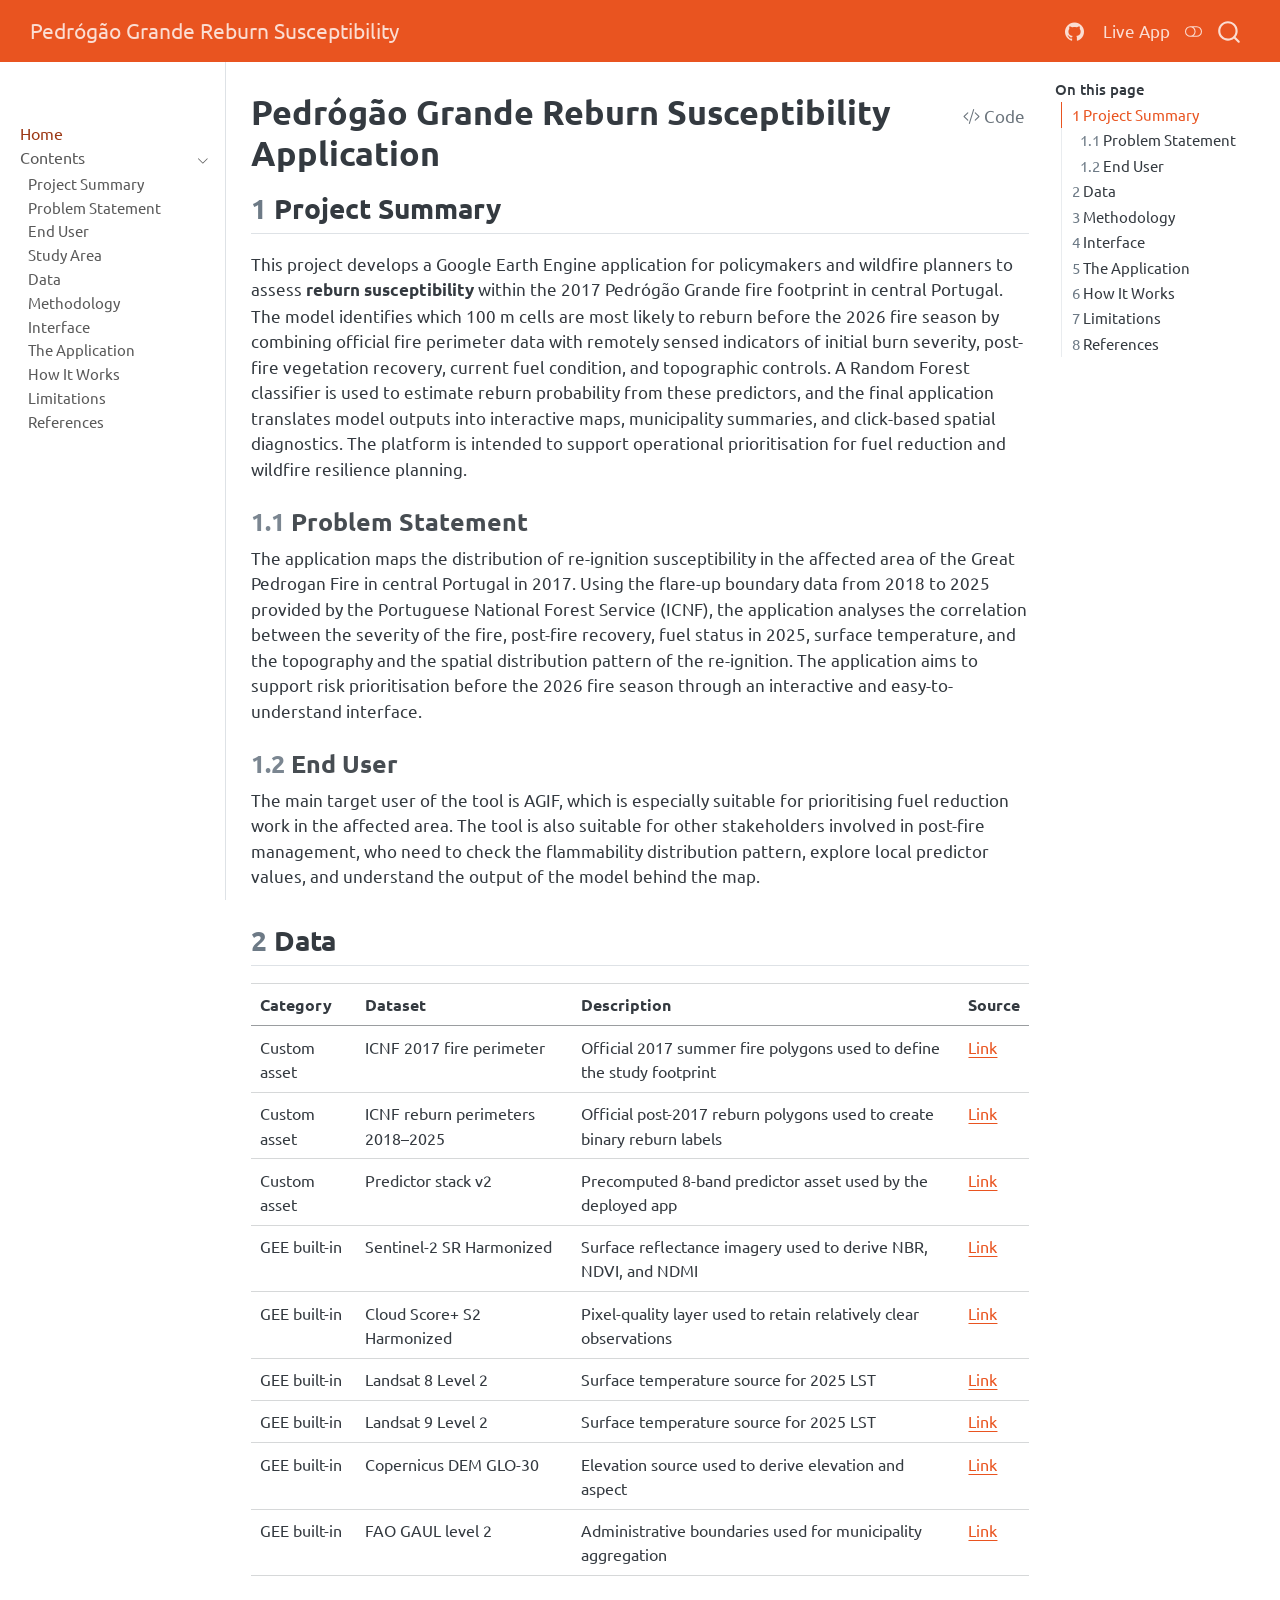
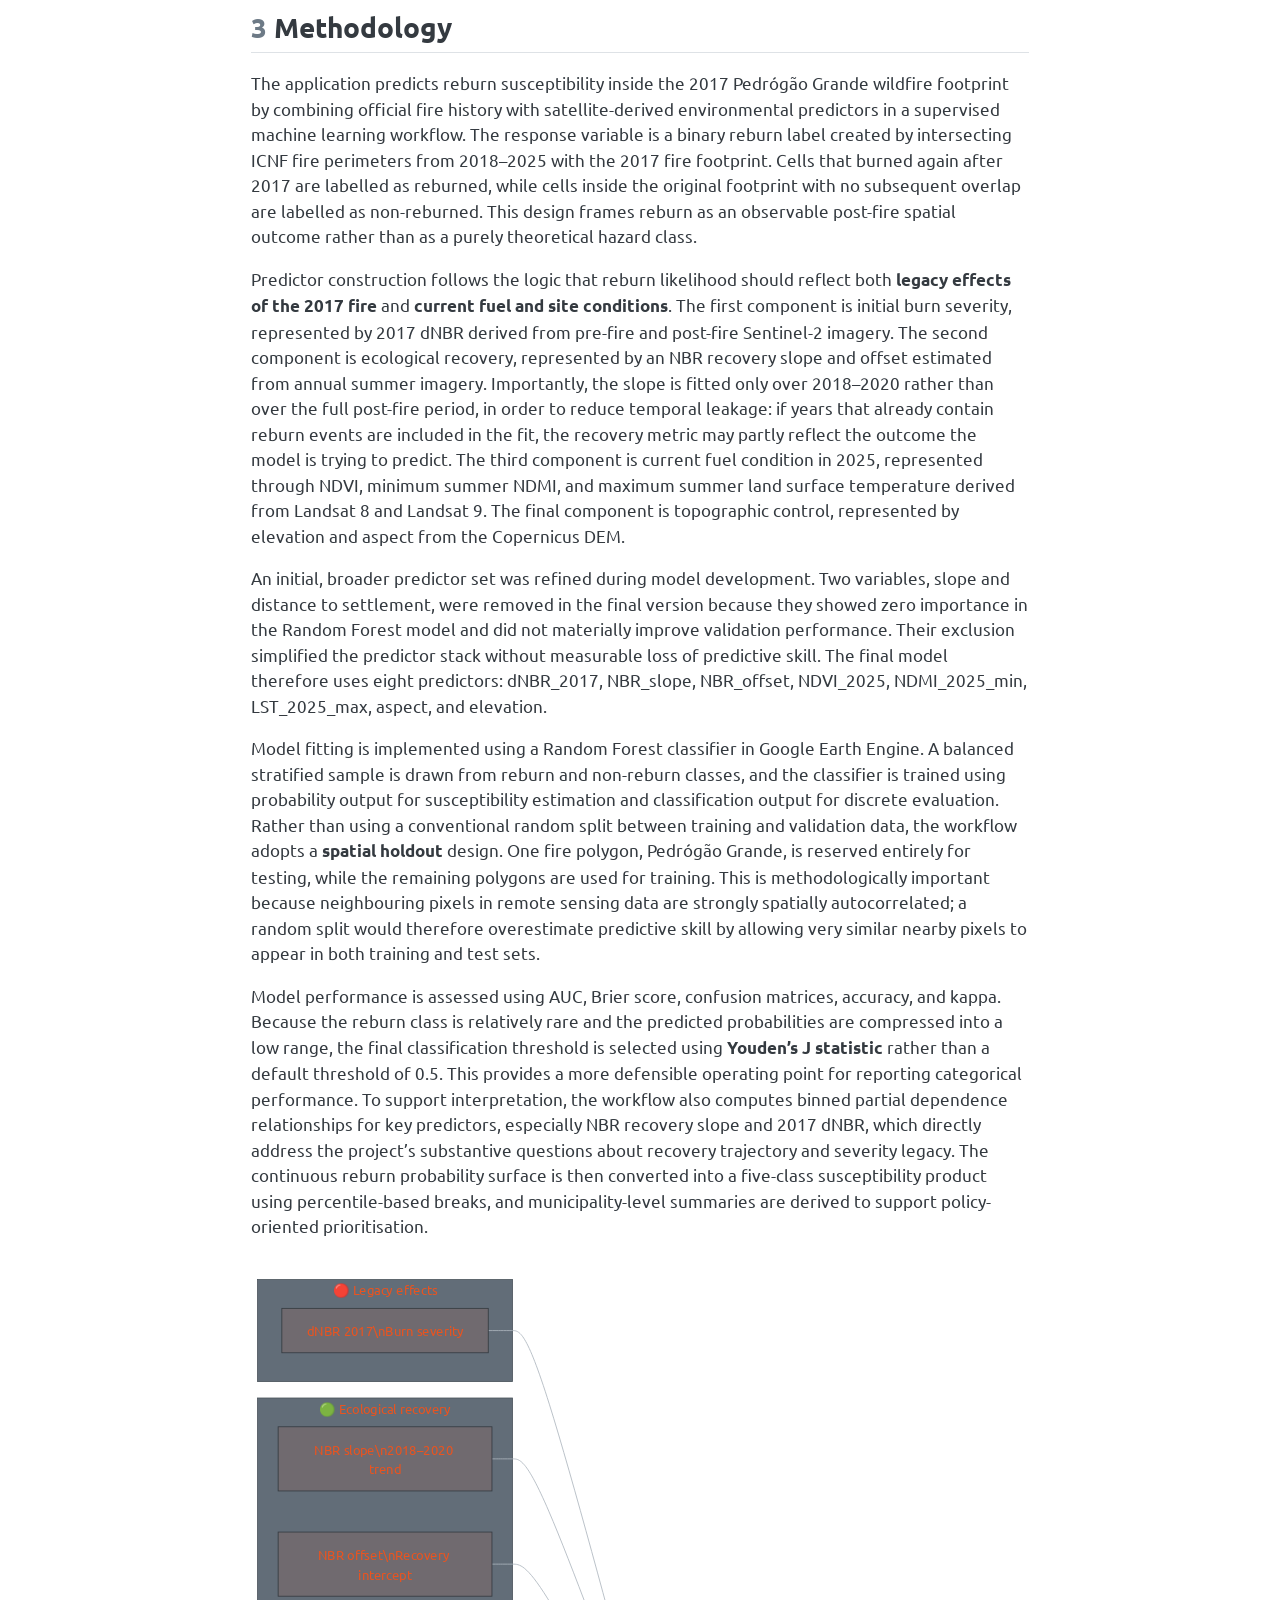
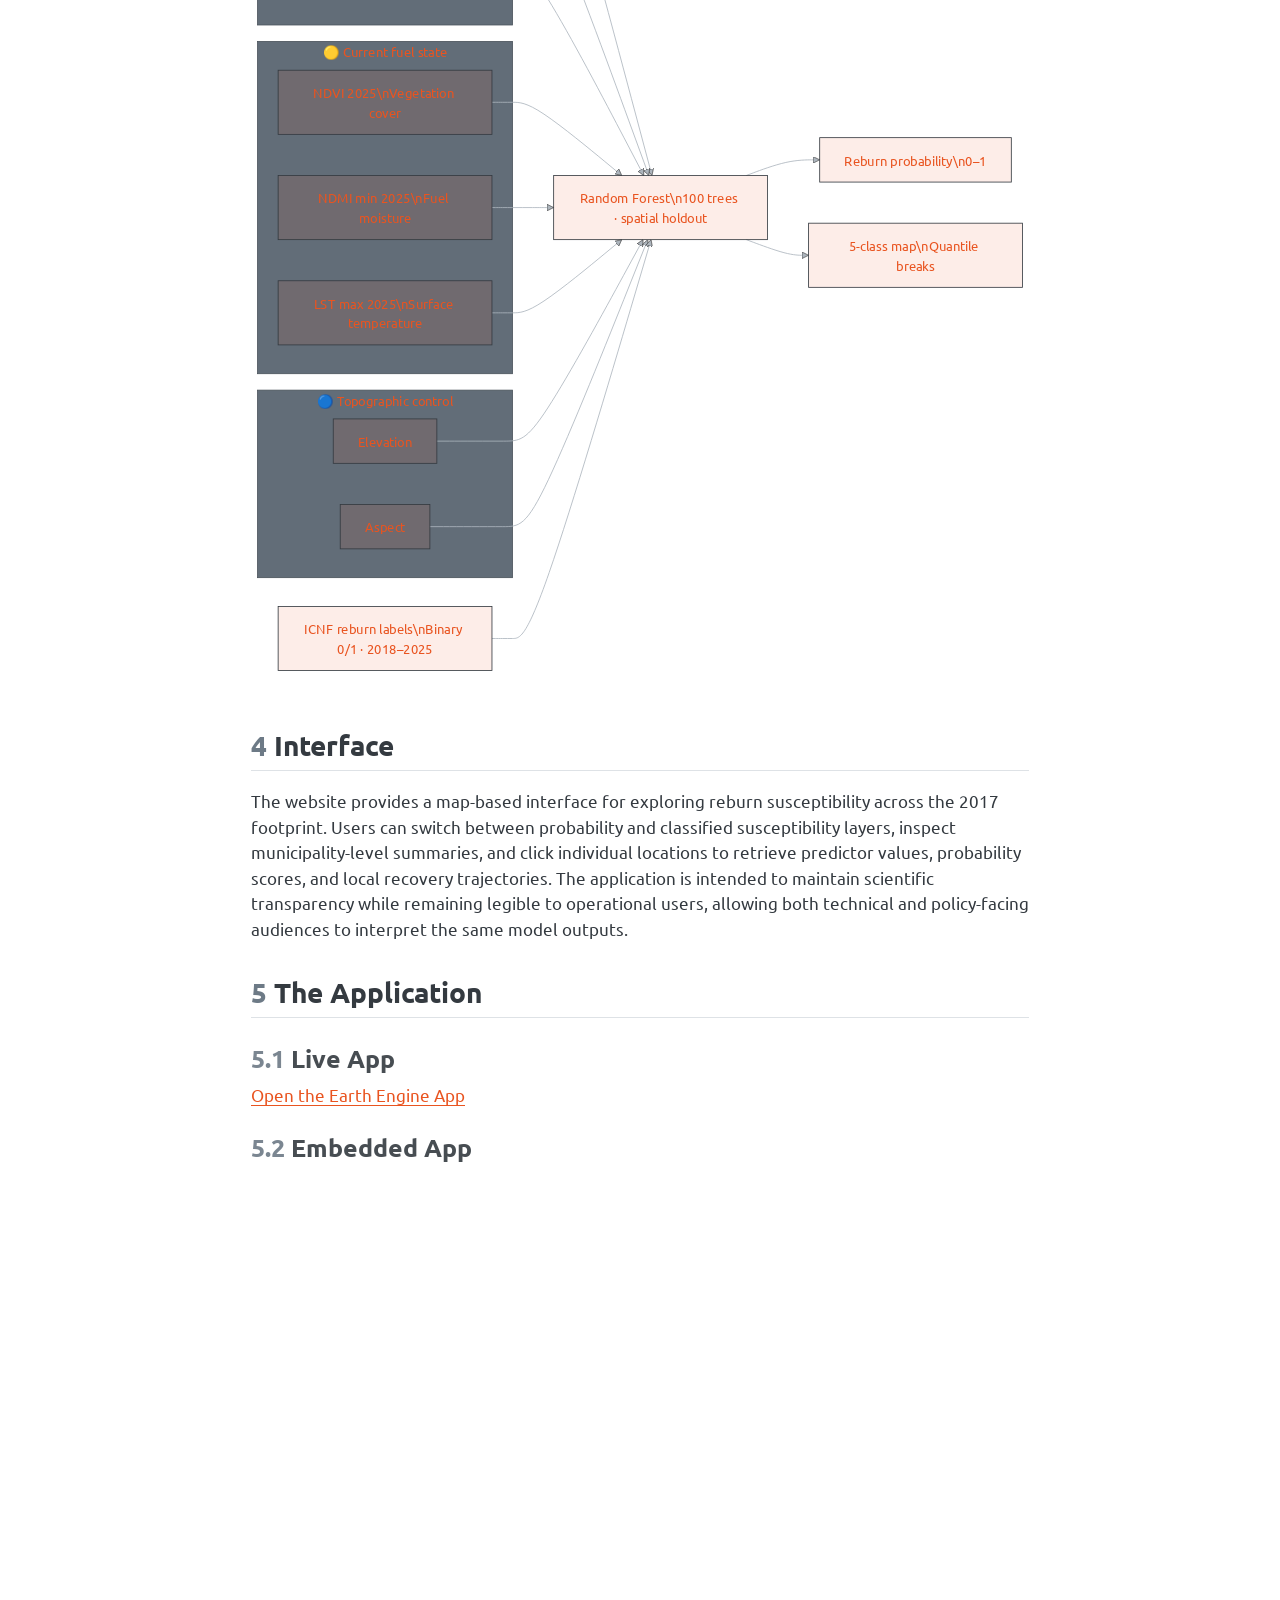
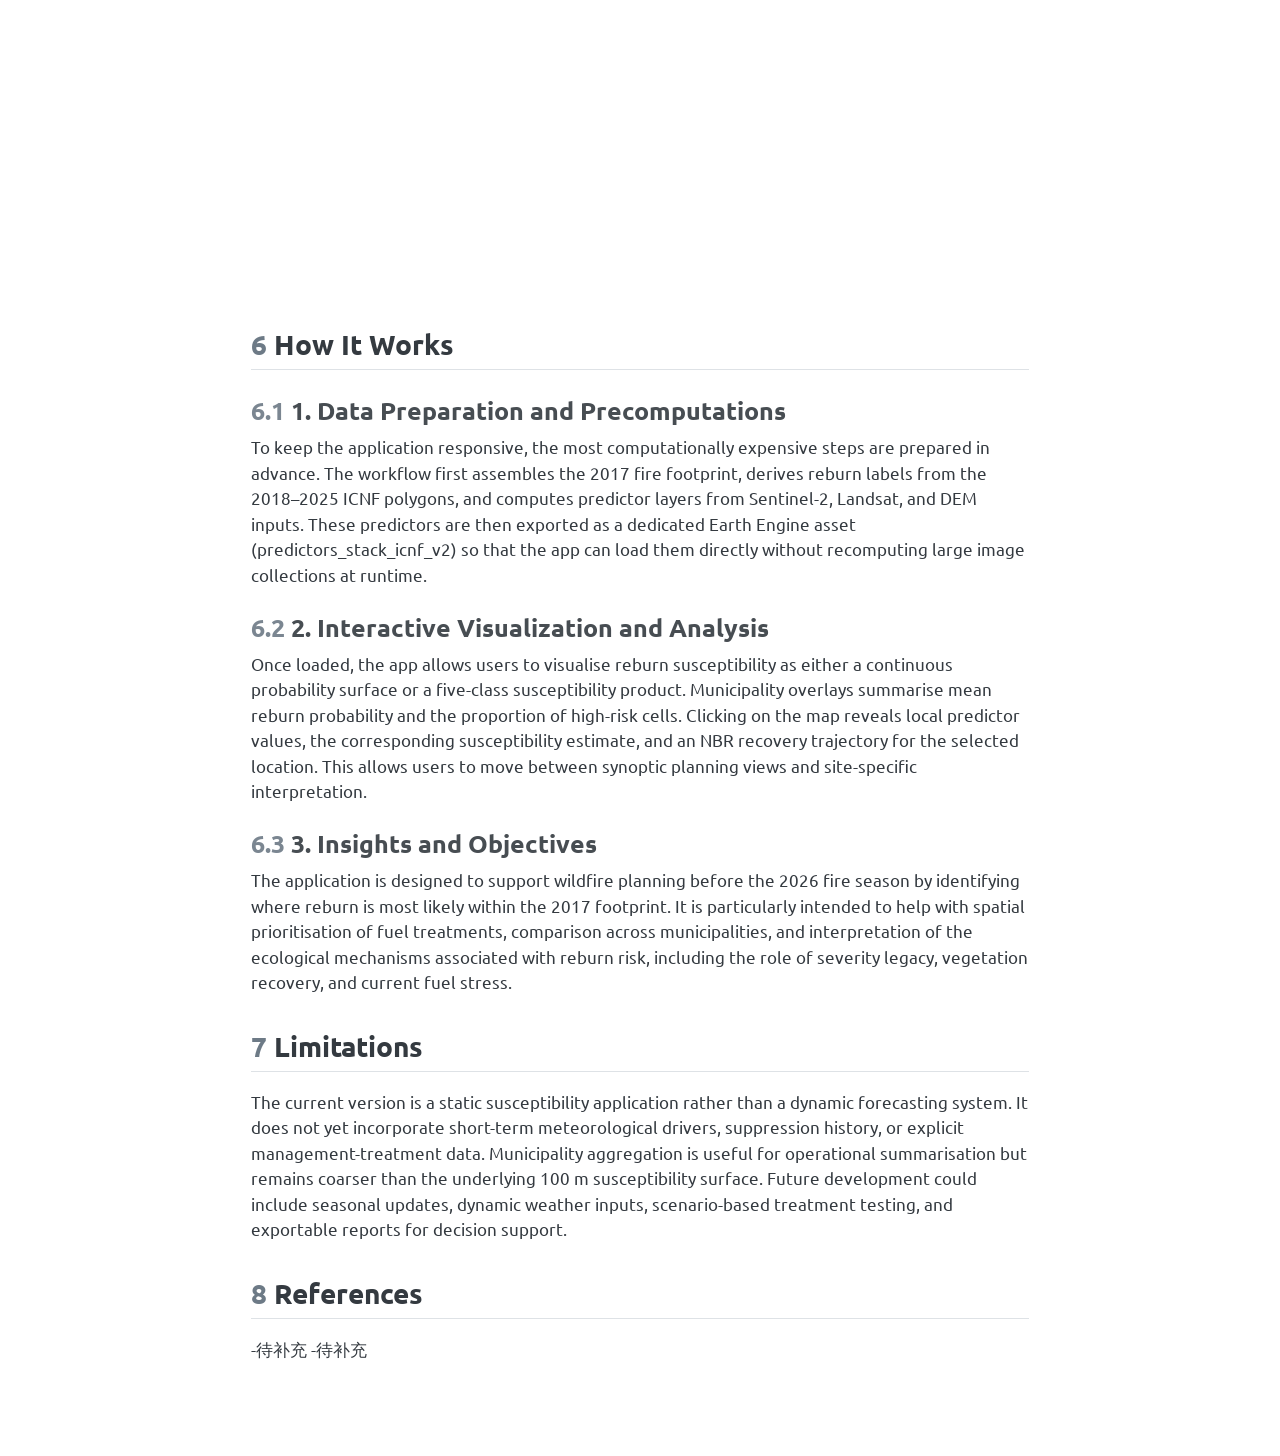
==== commit 80546d18: "render" ====
--- a/docs/index.html
+++ b/docs/index.html
@@ -111,6 +111,9 @@
   }
 }</script>
 <style>html{ scroll-behavior: smooth; }</style>
+<script src="site_libs/quarto-diagram/mermaid.min.js"></script>
+<script src="site_libs/quarto-diagram/mermaid-init.js"></script>
+<link href="site_libs/quarto-diagram/mermaid.css" rel="stylesheet">
 
 
 <link rel="stylesheet" href="styles.css">
@@ -429,7 +432,11 @@
     <h2 id="toc-title">On this page</h2>
    
   <ul>
-  <li><a href="#project-summary" id="toc-project-summary" class="nav-link active" data-scroll-target="#project-summary"><span class="header-section-number">1</span> Project Summary</a></li>
+  <li><a href="#project-summary" id="toc-project-summary" class="nav-link active" data-scroll-target="#project-summary"><span class="header-section-number">1</span> Project Summary</a>
+  <ul>
+  <li><a href="#problem-statement" id="toc-problem-statement" class="nav-link" data-scroll-target="#problem-statement"><span class="header-section-number">1.1</span> Problem Statement</a></li>
+  <li><a href="#end-user" id="toc-end-user" class="nav-link" data-scroll-target="#end-user"><span class="header-section-number">1.2</span> End User</a></li>
+  </ul></li>
   <li><a href="#data" id="toc-data" class="nav-link" data-scroll-target="#data"><span class="header-section-number">2</span> Data</a></li>
   <li><a href="#methodology" id="toc-methodology" class="nav-link" data-scroll-target="#methodology"><span class="header-section-number">3</span> Methodology</a></li>
   <li><a href="#interface" id="toc-interface" class="nav-link" data-scroll-target="#interface"><span class="header-section-number">4</span> Interface</a></li>
@@ -475,6 +482,14 @@
 <section id="project-summary" class="level2" data-number="1">
 <h2 data-number="1" class="anchored" data-anchor-id="project-summary"><span class="header-section-number">1</span> Project Summary</h2>
 <p>This project develops a Google Earth Engine application for policymakers and wildfire planners to assess <strong>reburn susceptibility</strong> within the 2017 Pedrógão Grande fire footprint in central Portugal. The model identifies which 100 m cells are most likely to reburn before the 2026 fire season by combining official fire perimeter data with remotely sensed indicators of initial burn severity, post-fire vegetation recovery, current fuel condition, and topographic controls. A Random Forest classifier is used to estimate reburn probability from these predictors, and the final application translates model outputs into interactive maps, municipality summaries, and click-based spatial diagnostics. The platform is intended to support operational prioritisation for fuel reduction and wildfire resilience planning.</p>
+<section id="problem-statement" class="level3" data-number="1.1">
+<h3 data-number="1.1" class="anchored" data-anchor-id="problem-statement"><span class="header-section-number">1.1</span> Problem Statement</h3>
+<p>The application maps the distribution of re-ignition susceptibility in the affected area of the Great Pedrogan Fire in central Portugal in 2017. Using the flare-up boundary data from 2018 to 2025 provided by the Portuguese National Forest Service (ICNF), the application analyses the correlation between the severity of the fire, post-fire recovery, fuel status in 2025, surface temperature, and the topography and the spatial distribution pattern of the re-ignition. The application aims to support risk prioritisation before the 2026 fire season through an interactive and easy-to-understand interface.</p>
+</section>
+<section id="end-user" class="level3" data-number="1.2">
+<h3 data-number="1.2" class="anchored" data-anchor-id="end-user"><span class="header-section-number">1.2</span> End User</h3>
+<p>The main target user of the tool is AGIF, which is especially suitable for prioritising fuel reduction work in the affected area. The tool is also suitable for other stakeholders involved in post-fire management, who need to check the flammability distribution pattern, explore local predictor values, and understand the output of the model behind the map.</p>
+</section>
 </section>
 <section id="data" class="level2" data-number="2">
 <h2 data-number="2" class="anchored" data-anchor-id="data"><span class="header-section-number">2</span> Data</h2>
@@ -552,6 +567,54 @@
 <p>An initial, broader predictor set was refined during model development. Two variables, slope and distance to settlement, were removed in the final version because they showed zero importance in the Random Forest model and did not materially improve validation performance. Their exclusion simplified the predictor stack without measurable loss of predictive skill. The final model therefore uses eight predictors: dNBR_2017, NBR_slope, NBR_offset, NDVI_2025, NDMI_2025_min, LST_2025_max, aspect, and elevation.</p>
 <p>Model fitting is implemented using a Random Forest classifier in Google Earth Engine. A balanced stratified sample is drawn from reburn and non-reburn classes, and the classifier is trained using probability output for susceptibility estimation and classification output for discrete evaluation. Rather than using a conventional random split between training and validation data, the workflow adopts a <strong>spatial holdout</strong> design. One fire polygon, Pedrógão Grande, is reserved entirely for testing, while the remaining polygons are used for training. This is methodologically important because neighbouring pixels in remote sensing data are strongly spatially autocorrelated; a random split would therefore overestimate predictive skill by allowing very similar nearby pixels to appear in both training and test sets.</p>
 <p>Model performance is assessed using AUC, Brier score, confusion matrices, accuracy, and kappa. Because the reburn class is relatively rare and the predicted probabilities are compressed into a low range, the final classification threshold is selected using <strong>Youden’s J statistic</strong> rather than a default threshold of 0.5. This provides a more defensible operating point for reporting categorical performance. To support interpretation, the workflow also computes binned partial dependence relationships for key predictors, especially NBR recovery slope and 2017 dNBR, which directly address the project’s substantive questions about recovery trajectory and severity legacy. The continuous reburn probability surface is then converted into a five-class susceptibility product using percentile-based breaks, and municipality-level summaries are derived to support policy-oriented prioritisation.</p>
+<div class="cell" data-layout-align="default">
+<div class="cell-output-display">
+<div>
+<p></p><figure class="figure"><p></p>
+<div>
+<pre class="mermaid mermaid-js">flowchart LR
+    subgraph L1["🔴 Legacy effects"]
+        A[dNBR 2017\nBurn severity]
+    end
+
+    subgraph L2["🟢 Ecological recovery"]
+        B[NBR slope\n2018–2020 trend]
+        C[NBR offset\nRecovery intercept]
+    end
+
+    subgraph L3["🟡 Current fuel state"]
+        D[NDVI 2025\nVegetation cover]
+        E[NDMI min 2025\nFuel moisture]
+        F[LST max 2025\nSurface temperature]
+    end
+
+    subgraph L4["🔵 Topographic control"]
+        G[Elevation]
+        H[Aspect]
+    end
+
+    LABEL[ICNF reburn labels\nBinary 0/1 · 2018–2025]
+
+    RF["Random Forest\n100 trees · spatial holdout"]
+
+    A --&gt; RF
+    B --&gt; RF
+    C --&gt; RF
+    D --&gt; RF
+    E --&gt; RF
+    F --&gt; RF
+    G --&gt; RF
+    H --&gt; RF
+    LABEL --&gt; RF
+
+    RF --&gt; PROB[Reburn probability\n0–1]
+    RF --&gt; CLASS[5-class map\nQuantile breaks]
+</pre>
+</div>
+<p></p></figure><p></p>
+</div>
+</div>
+</div>
 </section>
 <section id="interface" class="level2" data-number="4">
 <h2 data-number="4" class="anchored" data-anchor-id="interface"><span class="header-section-number">4</span> Interface</h2>
@@ -1075,85 +1138,132 @@
 <span id="cb1-6"><a href="#cb1-6" aria-hidden="true" tabindex="-1"></a></span>
 <span id="cb1-7"><a href="#cb1-7" aria-hidden="true" tabindex="-1"></a>This project develops a Google Earth Engine application for policymakers and wildfire planners to assess **reburn susceptibility** within the 2017 Pedrógão Grande fire footprint in central Portugal. The model identifies which 100 m cells are most likely to reburn before the 2026 fire season by combining official fire perimeter data with remotely sensed indicators of initial burn severity, post-fire vegetation recovery, current fuel condition, and topographic controls. A Random Forest classifier is used to estimate reburn probability from these predictors, and the final application translates model outputs into interactive maps, municipality summaries, and click-based spatial diagnostics. The platform is intended to support operational prioritisation for fuel reduction and wildfire resilience planning.</span>
 <span id="cb1-8"><a href="#cb1-8" aria-hidden="true" tabindex="-1"></a></span>
-<span id="cb1-9"><a href="#cb1-9" aria-hidden="true" tabindex="-1"></a><span class="fu">## Data</span></span>
+<span id="cb1-9"><a href="#cb1-9" aria-hidden="true" tabindex="-1"></a><span class="fu">### Problem Statement </span></span>
 <span id="cb1-10"><a href="#cb1-10" aria-hidden="true" tabindex="-1"></a></span>
-<span id="cb1-11"><a href="#cb1-11" aria-hidden="true" tabindex="-1"></a><span class="pp">|</span> Category <span class="pp">|</span> Dataset <span class="pp">|</span> Description <span class="pp">|</span> Source <span class="pp">|</span></span>
-<span id="cb1-12"><a href="#cb1-12" aria-hidden="true" tabindex="-1"></a><span class="pp">|---|---|---|---|</span></span>
-<span id="cb1-13"><a href="#cb1-13" aria-hidden="true" tabindex="-1"></a><span class="pp">|</span> Custom asset <span class="pp">|</span> ICNF 2017 fire perimeter <span class="pp">|</span> Official 2017 summer fire polygons used to define the study footprint <span class="pp">|</span> <span class="co">[</span><span class="ot">Link</span><span class="co">](https://code.earthengine.google.com/?asset=projects/exalted-country-485019-c8/assets/icnf_2017_centre)</span> <span class="pp">|</span></span>
-<span id="cb1-14"><a href="#cb1-14" aria-hidden="true" tabindex="-1"></a><span class="pp">|</span> Custom asset <span class="pp">|</span> ICNF reburn perimeters 2018–2025 <span class="pp">|</span> Official post-2017 reburn polygons used to create binary reburn labels <span class="pp">|</span> <span class="co">[</span><span class="ot">Link</span><span class="co">](https://code.earthengine.google.com/?asset=projects/exalted-country-485019-c8/assets/icnf_reburns_2018_2025)</span> <span class="pp">|</span></span>
-<span id="cb1-15"><a href="#cb1-15" aria-hidden="true" tabindex="-1"></a><span class="pp">|</span> Custom asset <span class="pp">|</span> Predictor stack v2 <span class="pp">|</span> Precomputed 8-band predictor asset used by the deployed app <span class="pp">|</span> <span class="co">[</span><span class="ot">Link</span><span class="co">](https://code.earthengine.google.com/?asset=projects/exalted-country-485019-c8/assets/predictors_stack_icnf_v2)</span> <span class="pp">|</span></span>
-<span id="cb1-16"><a href="#cb1-16" aria-hidden="true" tabindex="-1"></a><span class="pp">|</span> GEE built-in <span class="pp">|</span> Sentinel-2 SR Harmonized <span class="pp">|</span> Surface reflectance imagery used to derive NBR, NDVI, and NDMI <span class="pp">|</span> <span class="co">[</span><span class="ot">Link</span><span class="co">](https://developers.google.com/earth-engine/datasets/catalog/COPERNICUS_S2_SR_HARMONIZED)</span> <span class="pp">|</span></span>
-<span id="cb1-17"><a href="#cb1-17" aria-hidden="true" tabindex="-1"></a><span class="pp">|</span> GEE built-in <span class="pp">|</span> Cloud Score+ S2 Harmonized <span class="pp">|</span> Pixel-quality layer used to retain relatively clear observations <span class="pp">|</span> <span class="co">[</span><span class="ot">Link</span><span class="co">](https://developers.google.com/earth-engine/datasets/catalog/GOOGLE_CLOUD_SCORE_PLUS_V1_S2_HARMONIZED)</span> <span class="pp">|</span></span>
-<span id="cb1-18"><a href="#cb1-18" aria-hidden="true" tabindex="-1"></a><span class="pp">|</span> GEE built-in <span class="pp">|</span> Landsat 8 Level 2 <span class="pp">|</span> Surface temperature source for 2025 LST <span class="pp">|</span> <span class="co">[</span><span class="ot">Link</span><span class="co">](https://developers.google.com/earth-engine/datasets/catalog/LANDSAT_LC08_C02_T1_L2)</span> <span class="pp">|</span></span>
-<span id="cb1-19"><a href="#cb1-19" aria-hidden="true" tabindex="-1"></a><span class="pp">|</span> GEE built-in <span class="pp">|</span> Landsat 9 Level 2 <span class="pp">|</span> Surface temperature source for 2025 LST <span class="pp">|</span> <span class="co">[</span><span class="ot">Link</span><span class="co">](https://developers.google.com/earth-engine/datasets/catalog/LANDSAT_LC09_C02_T1_L2)</span> <span class="pp">|</span></span>
-<span id="cb1-20"><a href="#cb1-20" aria-hidden="true" tabindex="-1"></a><span class="pp">|</span> GEE built-in <span class="pp">|</span> Copernicus DEM GLO-30 <span class="pp">|</span> Elevation source used to derive elevation and aspect <span class="pp">|</span> <span class="co">[</span><span class="ot">Link</span><span class="co">](https://developers.google.com/earth-engine/datasets/catalog/COPERNICUS_DEM_GLO30)</span> <span class="pp">|</span></span>
-<span id="cb1-21"><a href="#cb1-21" aria-hidden="true" tabindex="-1"></a><span class="pp">|</span> GEE built-in <span class="pp">|</span> FAO GAUL level 2 <span class="pp">|</span> Administrative boundaries used for municipality aggregation <span class="pp">|</span> <span class="co">[</span><span class="ot">Link</span><span class="co">](https://developers.google.com/earth-engine/datasets/catalog/FAO_GAUL_2015_level2)</span> <span class="pp">|</span></span>
-<span id="cb1-22"><a href="#cb1-22" aria-hidden="true" tabindex="-1"></a></span>
-<span id="cb1-23"><a href="#cb1-23" aria-hidden="true" tabindex="-1"></a><span class="fu">## Methodology</span></span>
-<span id="cb1-24"><a href="#cb1-24" aria-hidden="true" tabindex="-1"></a></span>
-<span id="cb1-25"><a href="#cb1-25" aria-hidden="true" tabindex="-1"></a>The application predicts reburn susceptibility inside the 2017 Pedrógão Grande wildfire footprint by combining official fire history with satellite-derived environmental predictors in a supervised machine learning workflow. The response variable is a binary reburn label created by intersecting ICNF fire perimeters from 2018–2025 with the 2017 fire footprint. Cells that burned again after 2017 are labelled as reburned, while cells inside the original footprint with no subsequent overlap are labelled as non-reburned. This design frames reburn as an observable post-fire spatial outcome rather than as a purely theoretical hazard class.</span>
-<span id="cb1-26"><a href="#cb1-26" aria-hidden="true" tabindex="-1"></a></span>
-<span id="cb1-27"><a href="#cb1-27" aria-hidden="true" tabindex="-1"></a>Predictor construction follows the logic that reburn likelihood should reflect both **legacy effects of the 2017 fire** and **current fuel and site conditions**. The first component is initial burn severity, represented by 2017 dNBR derived from pre-fire and post-fire Sentinel-2 imagery. The second component is ecological recovery, represented by an NBR recovery slope and offset estimated from annual summer imagery. Importantly, the slope is fitted only over 2018–2020 rather than over the full post-fire period, in order to reduce temporal leakage: if years that already contain reburn events are included in the fit, the recovery metric may partly reflect the outcome the model is trying to predict. The third component is current fuel condition in 2025, represented through NDVI, minimum summer NDMI, and maximum summer land surface temperature derived from Landsat 8 and Landsat 9. The final component is topographic control, represented by elevation and aspect from the Copernicus DEM.</span>
-<span id="cb1-28"><a href="#cb1-28" aria-hidden="true" tabindex="-1"></a></span>
-<span id="cb1-29"><a href="#cb1-29" aria-hidden="true" tabindex="-1"></a>An initial, broader predictor set was refined during model development. Two variables, slope and distance to settlement, were removed in the final version because they showed zero importance in the Random Forest model and did not materially improve validation performance. Their exclusion simplified the predictor stack without measurable loss of predictive skill. The final model therefore uses eight predictors: dNBR_2017, NBR_slope, NBR_offset, NDVI_2025, NDMI_2025_min, LST_2025_max, aspect, and elevation.</span>
+<span id="cb1-11"><a href="#cb1-11" aria-hidden="true" tabindex="-1"></a>The application maps the distribution of re-ignition susceptibility in the affected area of the Great Pedrogan Fire in central Portugal in 2017. Using the flare-up boundary data from 2018 to 2025 provided by the Portuguese National Forest Service (ICNF), the application analyses the correlation between the severity of the fire, post-fire recovery, fuel status in 2025, surface temperature, and the topography and the spatial distribution pattern of the re-ignition. The application aims to support risk prioritisation before the 2026 fire season through an interactive and easy-to-understand interface.</span>
+<span id="cb1-12"><a href="#cb1-12" aria-hidden="true" tabindex="-1"></a></span>
+<span id="cb1-13"><a href="#cb1-13" aria-hidden="true" tabindex="-1"></a><span class="fu">### End User </span></span>
+<span id="cb1-14"><a href="#cb1-14" aria-hidden="true" tabindex="-1"></a></span>
+<span id="cb1-15"><a href="#cb1-15" aria-hidden="true" tabindex="-1"></a>The main target user of the tool is AGIF, which is especially suitable for prioritising fuel reduction work in the affected area. The tool is also suitable for other stakeholders involved in post-fire management, who need to check the flammability distribution pattern, explore local predictor values, and understand the output of the model behind the map.</span>
+<span id="cb1-16"><a href="#cb1-16" aria-hidden="true" tabindex="-1"></a></span>
+<span id="cb1-17"><a href="#cb1-17" aria-hidden="true" tabindex="-1"></a><span class="fu">## Data</span></span>
+<span id="cb1-18"><a href="#cb1-18" aria-hidden="true" tabindex="-1"></a></span>
+<span id="cb1-19"><a href="#cb1-19" aria-hidden="true" tabindex="-1"></a><span class="pp">|</span> Category <span class="pp">|</span> Dataset <span class="pp">|</span> Description <span class="pp">|</span> Source <span class="pp">|</span></span>
+<span id="cb1-20"><a href="#cb1-20" aria-hidden="true" tabindex="-1"></a><span class="pp">|---|---|---|---|</span></span>
+<span id="cb1-21"><a href="#cb1-21" aria-hidden="true" tabindex="-1"></a><span class="pp">|</span> Custom asset <span class="pp">|</span> ICNF 2017 fire perimeter <span class="pp">|</span> Official 2017 summer fire polygons used to define the study footprint <span class="pp">|</span> <span class="co">[</span><span class="ot">Link</span><span class="co">](https://code.earthengine.google.com/?asset=projects/exalted-country-485019-c8/assets/icnf_2017_centre)</span> <span class="pp">|</span></span>
+<span id="cb1-22"><a href="#cb1-22" aria-hidden="true" tabindex="-1"></a><span class="pp">|</span> Custom asset <span class="pp">|</span> ICNF reburn perimeters 2018–2025 <span class="pp">|</span> Official post-2017 reburn polygons used to create binary reburn labels <span class="pp">|</span> <span class="co">[</span><span class="ot">Link</span><span class="co">](https://code.earthengine.google.com/?asset=projects/exalted-country-485019-c8/assets/icnf_reburns_2018_2025)</span> <span class="pp">|</span></span>
+<span id="cb1-23"><a href="#cb1-23" aria-hidden="true" tabindex="-1"></a><span class="pp">|</span> Custom asset <span class="pp">|</span> Predictor stack v2 <span class="pp">|</span> Precomputed 8-band predictor asset used by the deployed app <span class="pp">|</span> <span class="co">[</span><span class="ot">Link</span><span class="co">](https://code.earthengine.google.com/?asset=projects/exalted-country-485019-c8/assets/predictors_stack_icnf_v2)</span> <span class="pp">|</span></span>
+<span id="cb1-24"><a href="#cb1-24" aria-hidden="true" tabindex="-1"></a><span class="pp">|</span> GEE built-in <span class="pp">|</span> Sentinel-2 SR Harmonized <span class="pp">|</span> Surface reflectance imagery used to derive NBR, NDVI, and NDMI <span class="pp">|</span> <span class="co">[</span><span class="ot">Link</span><span class="co">](https://developers.google.com/earth-engine/datasets/catalog/COPERNICUS_S2_SR_HARMONIZED)</span> <span class="pp">|</span></span>
+<span id="cb1-25"><a href="#cb1-25" aria-hidden="true" tabindex="-1"></a><span class="pp">|</span> GEE built-in <span class="pp">|</span> Cloud Score+ S2 Harmonized <span class="pp">|</span> Pixel-quality layer used to retain relatively clear observations <span class="pp">|</span> <span class="co">[</span><span class="ot">Link</span><span class="co">](https://developers.google.com/earth-engine/datasets/catalog/GOOGLE_CLOUD_SCORE_PLUS_V1_S2_HARMONIZED)</span> <span class="pp">|</span></span>
+<span id="cb1-26"><a href="#cb1-26" aria-hidden="true" tabindex="-1"></a><span class="pp">|</span> GEE built-in <span class="pp">|</span> Landsat 8 Level 2 <span class="pp">|</span> Surface temperature source for 2025 LST <span class="pp">|</span> <span class="co">[</span><span class="ot">Link</span><span class="co">](https://developers.google.com/earth-engine/datasets/catalog/LANDSAT_LC08_C02_T1_L2)</span> <span class="pp">|</span></span>
+<span id="cb1-27"><a href="#cb1-27" aria-hidden="true" tabindex="-1"></a><span class="pp">|</span> GEE built-in <span class="pp">|</span> Landsat 9 Level 2 <span class="pp">|</span> Surface temperature source for 2025 LST <span class="pp">|</span> <span class="co">[</span><span class="ot">Link</span><span class="co">](https://developers.google.com/earth-engine/datasets/catalog/LANDSAT_LC09_C02_T1_L2)</span> <span class="pp">|</span></span>
+<span id="cb1-28"><a href="#cb1-28" aria-hidden="true" tabindex="-1"></a><span class="pp">|</span> GEE built-in <span class="pp">|</span> Copernicus DEM GLO-30 <span class="pp">|</span> Elevation source used to derive elevation and aspect <span class="pp">|</span> <span class="co">[</span><span class="ot">Link</span><span class="co">](https://developers.google.com/earth-engine/datasets/catalog/COPERNICUS_DEM_GLO30)</span> <span class="pp">|</span></span>
+<span id="cb1-29"><a href="#cb1-29" aria-hidden="true" tabindex="-1"></a><span class="pp">|</span> GEE built-in <span class="pp">|</span> FAO GAUL level 2 <span class="pp">|</span> Administrative boundaries used for municipality aggregation <span class="pp">|</span> <span class="co">[</span><span class="ot">Link</span><span class="co">](https://developers.google.com/earth-engine/datasets/catalog/FAO_GAUL_2015_level2)</span> <span class="pp">|</span></span>
 <span id="cb1-30"><a href="#cb1-30" aria-hidden="true" tabindex="-1"></a></span>
-<span id="cb1-31"><a href="#cb1-31" aria-hidden="true" tabindex="-1"></a>Model fitting is implemented using a Random Forest classifier in Google Earth Engine. A balanced stratified sample is drawn from reburn and non-reburn classes, and the classifier is trained using probability output for susceptibility estimation and classification output for discrete evaluation. Rather than using a conventional random split between training and validation data, the workflow adopts a **spatial holdout** design. One fire polygon, Pedrógão Grande, is reserved entirely for testing, while the remaining polygons are used for training. This is methodologically important because neighbouring pixels in remote sensing data are strongly spatially autocorrelated; a random split would therefore overestimate predictive skill by allowing very similar nearby pixels to appear in both training and test sets.</span>
+<span id="cb1-31"><a href="#cb1-31" aria-hidden="true" tabindex="-1"></a><span class="fu">## Methodology</span></span>
 <span id="cb1-32"><a href="#cb1-32" aria-hidden="true" tabindex="-1"></a></span>
-<span id="cb1-33"><a href="#cb1-33" aria-hidden="true" tabindex="-1"></a></span>
-<span id="cb1-34"><a href="#cb1-34" aria-hidden="true" tabindex="-1"></a>Model performance is assessed using AUC, Brier score, confusion matrices, accuracy, and kappa. Because the reburn class is relatively rare and the predicted probabilities are compressed into a low range, the final classification threshold is selected using **Youden’s J statistic** rather than a default threshold of 0.5. This provides a more defensible operating point for reporting categorical performance. To support interpretation, the workflow also computes binned partial dependence relationships for key predictors, especially NBR recovery slope and 2017 dNBR, which directly address the project’s substantive questions about recovery trajectory and severity legacy. The continuous reburn probability surface is then converted into a five-class susceptibility product using percentile-based breaks, and municipality-level summaries are derived to support policy-oriented prioritisation.</span>
-<span id="cb1-35"><a href="#cb1-35" aria-hidden="true" tabindex="-1"></a></span>
+<span id="cb1-33"><a href="#cb1-33" aria-hidden="true" tabindex="-1"></a>The application predicts reburn susceptibility inside the 2017 Pedrógão Grande wildfire footprint by combining official fire history with satellite-derived environmental predictors in a supervised machine learning workflow. The response variable is a binary reburn label created by intersecting ICNF fire perimeters from 2018–2025 with the 2017 fire footprint. Cells that burned again after 2017 are labelled as reburned, while cells inside the original footprint with no subsequent overlap are labelled as non-reburned. This design frames reburn as an observable post-fire spatial outcome rather than as a purely theoretical hazard class.</span>
+<span id="cb1-34"><a href="#cb1-34" aria-hidden="true" tabindex="-1"></a></span>
+<span id="cb1-35"><a href="#cb1-35" aria-hidden="true" tabindex="-1"></a>Predictor construction follows the logic that reburn likelihood should reflect both **legacy effects of the 2017 fire** and **current fuel and site conditions**. The first component is initial burn severity, represented by 2017 dNBR derived from pre-fire and post-fire Sentinel-2 imagery. The second component is ecological recovery, represented by an NBR recovery slope and offset estimated from annual summer imagery. Importantly, the slope is fitted only over 2018–2020 rather than over the full post-fire period, in order to reduce temporal leakage: if years that already contain reburn events are included in the fit, the recovery metric may partly reflect the outcome the model is trying to predict. The third component is current fuel condition in 2025, represented through NDVI, minimum summer NDMI, and maximum summer land surface temperature derived from Landsat 8 and Landsat 9. The final component is topographic control, represented by elevation and aspect from the Copernicus DEM.</span>
 <span id="cb1-36"><a href="#cb1-36" aria-hidden="true" tabindex="-1"></a></span>
-<span id="cb1-37"><a href="#cb1-37" aria-hidden="true" tabindex="-1"></a></span>
+<span id="cb1-37"><a href="#cb1-37" aria-hidden="true" tabindex="-1"></a>An initial, broader predictor set was refined during model development. Two variables, slope and distance to settlement, were removed in the final version because they showed zero importance in the Random Forest model and did not materially improve validation performance. Their exclusion simplified the predictor stack without measurable loss of predictive skill. The final model therefore uses eight predictors: dNBR_2017, NBR_slope, NBR_offset, NDVI_2025, NDMI_2025_min, LST_2025_max, aspect, and elevation.</span>
 <span id="cb1-38"><a href="#cb1-38" aria-hidden="true" tabindex="-1"></a></span>
-<span id="cb1-39"><a href="#cb1-39" aria-hidden="true" tabindex="-1"></a><span class="fu">## Interface</span></span>
+<span id="cb1-39"><a href="#cb1-39" aria-hidden="true" tabindex="-1"></a>Model fitting is implemented using a Random Forest classifier in Google Earth Engine. A balanced stratified sample is drawn from reburn and non-reburn classes, and the classifier is trained using probability output for susceptibility estimation and classification output for discrete evaluation. Rather than using a conventional random split between training and validation data, the workflow adopts a **spatial holdout** design. One fire polygon, Pedrógão Grande, is reserved entirely for testing, while the remaining polygons are used for training. This is methodologically important because neighbouring pixels in remote sensing data are strongly spatially autocorrelated; a random split would therefore overestimate predictive skill by allowing very similar nearby pixels to appear in both training and test sets.</span>
 <span id="cb1-40"><a href="#cb1-40" aria-hidden="true" tabindex="-1"></a></span>
-<span id="cb1-41"><a href="#cb1-41" aria-hidden="true" tabindex="-1"></a>The website provides a map-based interface for exploring reburn susceptibility across the 2017 footprint. Users can switch between probability and classified susceptibility layers, inspect municipality-level summaries, and click individual locations to retrieve predictor values, probability scores, and local recovery trajectories. The application is intended to maintain scientific transparency while remaining legible to operational users, allowing both technical and policy-facing audiences to interpret the same model outputs.</span>
-<span id="cb1-42"><a href="#cb1-42" aria-hidden="true" tabindex="-1"></a></span>
-<span id="cb1-43"><a href="#cb1-43" aria-hidden="true" tabindex="-1"></a><span class="fu">## The Application</span></span>
-<span id="cb1-44"><a href="#cb1-44" aria-hidden="true" tabindex="-1"></a></span>
-<span id="cb1-45"><a href="#cb1-45" aria-hidden="true" tabindex="-1"></a><span class="fu">### Live App</span></span>
-<span id="cb1-46"><a href="#cb1-46" aria-hidden="true" tabindex="-1"></a></span>
-<span id="cb1-47"><a href="#cb1-47" aria-hidden="true" tabindex="-1"></a><span class="co">[</span><span class="ot">Open the Earth Engine App</span><span class="co">](https://exalted-country-485019-c8.projects.earthengine.app/view/pedrogao-reburn)</span></span>
-<span id="cb1-48"><a href="#cb1-48" aria-hidden="true" tabindex="-1"></a></span>
-<span id="cb1-49"><a href="#cb1-49" aria-hidden="true" tabindex="-1"></a><span class="fu">### Embedded App</span></span>
-<span id="cb1-50"><a href="#cb1-50" aria-hidden="true" tabindex="-1"></a></span>
-<span id="cb1-51"><a href="#cb1-51" aria-hidden="true" tabindex="-1"></a><span class="in">```{=html}</span></span>
-<span id="cb1-52"><a href="#cb1-52" aria-hidden="true" tabindex="-1"></a><span class="in">&lt;iframe</span></span>
-<span id="cb1-53"><a href="#cb1-53" aria-hidden="true" tabindex="-1"></a><span class="in">  src="https://exalted-country-485019-c8.projects.earthengine.app/view/pedrogao-reburn"</span></span>
-<span id="cb1-54"><a href="#cb1-54" aria-hidden="true" tabindex="-1"></a><span class="in">  width="100%"</span></span>
-<span id="cb1-55"><a href="#cb1-55" aria-hidden="true" tabindex="-1"></a><span class="in">  height="700"&gt;</span></span>
-<span id="cb1-56"><a href="#cb1-56" aria-hidden="true" tabindex="-1"></a><span class="in">&lt;/iframe&gt;</span></span>
-<span id="cb1-57"><a href="#cb1-57" aria-hidden="true" tabindex="-1"></a></span>
-<span id="cb1-58"><a href="#cb1-58" aria-hidden="true" tabindex="-1"></a></span>
-<span id="cb1-59"><a href="#cb1-59" aria-hidden="true" tabindex="-1"></a><span class="in">## How It Works</span></span>
-<span id="cb1-60"><a href="#cb1-60" aria-hidden="true" tabindex="-1"></a></span>
-<span id="cb1-61"><a href="#cb1-61" aria-hidden="true" tabindex="-1"></a><span class="in">### 1. Data Preparation and Precomputations</span></span>
+<span id="cb1-41"><a href="#cb1-41" aria-hidden="true" tabindex="-1"></a></span>
+<span id="cb1-42"><a href="#cb1-42" aria-hidden="true" tabindex="-1"></a>Model performance is assessed using AUC, Brier score, confusion matrices, accuracy, and kappa. Because the reburn class is relatively rare and the predicted probabilities are compressed into a low range, the final classification threshold is selected using **Youden’s J statistic** rather than a default threshold of 0.5. This provides a more defensible operating point for reporting categorical performance. To support interpretation, the workflow also computes binned partial dependence relationships for key predictors, especially NBR recovery slope and 2017 dNBR, which directly address the project’s substantive questions about recovery trajectory and severity legacy. The continuous reburn probability surface is then converted into a five-class susceptibility product using percentile-based breaks, and municipality-level summaries are derived to support policy-oriented prioritisation.</span>
+<span id="cb1-43"><a href="#cb1-43" aria-hidden="true" tabindex="-1"></a></span>
+<span id="cb1-46"><a href="#cb1-46" aria-hidden="true" tabindex="-1"></a><span class="in">```{mermaid}</span></span>
+<span id="cb1-47"><a href="#cb1-47" aria-hidden="true" tabindex="-1"></a>flowchart LR</span>
+<span id="cb1-48"><a href="#cb1-48" aria-hidden="true" tabindex="-1"></a>    subgraph L1[<span class="ot">"</span><span class="st">🔴 Legacy effects</span><span class="ot">"</span>]</span>
+<span id="cb1-49"><a href="#cb1-49" aria-hidden="true" tabindex="-1"></a>        A[dNBR <span class="dv">2017</span>\nBurn severity]</span>
+<span id="cb1-50"><a href="#cb1-50" aria-hidden="true" tabindex="-1"></a>    end</span>
+<span id="cb1-51"><a href="#cb1-51" aria-hidden="true" tabindex="-1"></a></span>
+<span id="cb1-52"><a href="#cb1-52" aria-hidden="true" tabindex="-1"></a>    subgraph L2[<span class="ot">"</span><span class="st">🟢 Ecological recovery</span><span class="ot">"</span>]</span>
+<span id="cb1-53"><a href="#cb1-53" aria-hidden="true" tabindex="-1"></a>        B[NBR slope\n2018–<span class="dv">2020</span> trend]</span>
+<span id="cb1-54"><a href="#cb1-54" aria-hidden="true" tabindex="-1"></a>        C[NBR offset\nRecovery intercept]</span>
+<span id="cb1-55"><a href="#cb1-55" aria-hidden="true" tabindex="-1"></a>    end</span>
+<span id="cb1-56"><a href="#cb1-56" aria-hidden="true" tabindex="-1"></a></span>
+<span id="cb1-57"><a href="#cb1-57" aria-hidden="true" tabindex="-1"></a>    subgraph L3[<span class="ot">"</span><span class="st">🟡 Current fuel state</span><span class="ot">"</span>]</span>
+<span id="cb1-58"><a href="#cb1-58" aria-hidden="true" tabindex="-1"></a>        D[NDVI <span class="dv">2025</span>\nVegetation cover]</span>
+<span id="cb1-59"><a href="#cb1-59" aria-hidden="true" tabindex="-1"></a>        E[NDMI min <span class="dv">2025</span>\nFuel moisture]</span>
+<span id="cb1-60"><a href="#cb1-60" aria-hidden="true" tabindex="-1"></a>        F[LST max <span class="dv">2025</span>\nSurface temperature]</span>
+<span id="cb1-61"><a href="#cb1-61" aria-hidden="true" tabindex="-1"></a>    end</span>
 <span id="cb1-62"><a href="#cb1-62" aria-hidden="true" tabindex="-1"></a></span>
-<span id="cb1-63"><a href="#cb1-63" aria-hidden="true" tabindex="-1"></a><span class="in">To keep the application responsive, the most computationally expensive steps are prepared in advance. The workflow first assembles the 2017 fire footprint, derives reburn labels from the 2018–2025 ICNF polygons, and computes predictor layers from Sentinel-2, Landsat, and DEM inputs. These predictors are then exported as a dedicated Earth Engine asset (predictors_stack_icnf_v2) so that the app can load them directly without recomputing large image collections at runtime.</span></span>
-<span id="cb1-64"><a href="#cb1-64" aria-hidden="true" tabindex="-1"></a></span>
-<span id="cb1-65"><a href="#cb1-65" aria-hidden="true" tabindex="-1"></a><span class="in">### 2. Interactive Visualization and Analysis</span></span>
-<span id="cb1-66"><a href="#cb1-66" aria-hidden="true" tabindex="-1"></a></span>
-<span id="cb1-67"><a href="#cb1-67" aria-hidden="true" tabindex="-1"></a><span class="in">Once loaded, the app allows users to visualise reburn susceptibility as either a continuous probability surface or a five-class susceptibility product. Municipality overlays summarise mean reburn probability and the proportion of high-risk cells. Clicking on the map reveals local predictor values, the corresponding susceptibility estimate, and an NBR recovery trajectory for the selected location. This allows users to move between synoptic planning views and site-specific interpretation.</span></span>
-<span id="cb1-68"><a href="#cb1-68" aria-hidden="true" tabindex="-1"></a></span>
-<span id="cb1-69"><a href="#cb1-69" aria-hidden="true" tabindex="-1"></a><span class="in">### 3. Insights and Objectives</span></span>
-<span id="cb1-70"><a href="#cb1-70" aria-hidden="true" tabindex="-1"></a></span>
-<span id="cb1-71"><a href="#cb1-71" aria-hidden="true" tabindex="-1"></a><span class="in">The application is designed to support wildfire planning before the 2026 fire season by identifying where reburn is most likely within the 2017 footprint. It is particularly intended to help with spatial prioritisation of fuel treatments, comparison across municipalities, and interpretation of the ecological mechanisms associated with reburn risk, including the role of severity legacy, vegetation recovery, and current fuel stress.</span></span>
-<span id="cb1-72"><a href="#cb1-72" aria-hidden="true" tabindex="-1"></a></span>
-<span id="cb1-73"><a href="#cb1-73" aria-hidden="true" tabindex="-1"></a><span class="in">## Limitations </span></span>
-<span id="cb1-74"><a href="#cb1-74" aria-hidden="true" tabindex="-1"></a></span>
-<span id="cb1-75"><a href="#cb1-75" aria-hidden="true" tabindex="-1"></a><span class="in">The current version is a static susceptibility application rather than a dynamic forecasting system. It does not yet incorporate short-term meteorological drivers, suppression history, or explicit management-treatment data. Municipality aggregation is useful for operational summarisation but remains coarser than the underlying 100 m susceptibility surface. Future development could include seasonal updates, dynamic weather inputs, scenario-based treatment testing, and exportable reports for decision support.</span></span>
-<span id="cb1-76"><a href="#cb1-76" aria-hidden="true" tabindex="-1"></a></span>
-<span id="cb1-77"><a href="#cb1-77" aria-hidden="true" tabindex="-1"></a><span class="in">## References</span></span>
-<span id="cb1-78"><a href="#cb1-78" aria-hidden="true" tabindex="-1"></a><span class="in">-待补充</span></span>
-<span id="cb1-79"><a href="#cb1-79" aria-hidden="true" tabindex="-1"></a><span class="in">-待补充</span></span>
-<span id="cb1-80"><a href="#cb1-80" aria-hidden="true" tabindex="-1"></a></span>
+<span id="cb1-63"><a href="#cb1-63" aria-hidden="true" tabindex="-1"></a>    subgraph L4[<span class="ot">"</span><span class="st">🔵 Topographic control</span><span class="ot">"</span>]</span>
+<span id="cb1-64"><a href="#cb1-64" aria-hidden="true" tabindex="-1"></a>        G[Elevation]</span>
+<span id="cb1-65"><a href="#cb1-65" aria-hidden="true" tabindex="-1"></a>        H[Aspect]</span>
+<span id="cb1-66"><a href="#cb1-66" aria-hidden="true" tabindex="-1"></a>    end</span>
+<span id="cb1-67"><a href="#cb1-67" aria-hidden="true" tabindex="-1"></a></span>
+<span id="cb1-68"><a href="#cb1-68" aria-hidden="true" tabindex="-1"></a>    LABEL[ICNF reburn labels\nBinary <span class="dv">0</span>/<span class="dv">1</span> · <span class="dv">2018</span>–<span class="dv">2025</span>]</span>
+<span id="cb1-69"><a href="#cb1-69" aria-hidden="true" tabindex="-1"></a></span>
+<span id="cb1-70"><a href="#cb1-70" aria-hidden="true" tabindex="-1"></a>    RF[<span class="ot">"</span><span class="st">Random Forest</span><span class="ch">\n</span><span class="st">100 trees · spatial holdout</span><span class="ot">"</span>]</span>
+<span id="cb1-71"><a href="#cb1-71" aria-hidden="true" tabindex="-1"></a></span>
+<span id="cb1-72"><a href="#cb1-72" aria-hidden="true" tabindex="-1"></a>    A --&gt; RF</span>
+<span id="cb1-73"><a href="#cb1-73" aria-hidden="true" tabindex="-1"></a>    B --&gt; RF</span>
+<span id="cb1-74"><a href="#cb1-74" aria-hidden="true" tabindex="-1"></a>    C --&gt; RF</span>
+<span id="cb1-75"><a href="#cb1-75" aria-hidden="true" tabindex="-1"></a>    D --&gt; RF</span>
+<span id="cb1-76"><a href="#cb1-76" aria-hidden="true" tabindex="-1"></a>    E --&gt; RF</span>
+<span id="cb1-77"><a href="#cb1-77" aria-hidden="true" tabindex="-1"></a>    F --&gt; RF</span>
+<span id="cb1-78"><a href="#cb1-78" aria-hidden="true" tabindex="-1"></a>    G --&gt; RF</span>
+<span id="cb1-79"><a href="#cb1-79" aria-hidden="true" tabindex="-1"></a>    H --&gt; RF</span>
+<span id="cb1-80"><a href="#cb1-80" aria-hidden="true" tabindex="-1"></a>    LABEL --&gt; RF</span>
 <span id="cb1-81"><a href="#cb1-81" aria-hidden="true" tabindex="-1"></a></span>
-<span id="cb1-82"><a href="#cb1-82" aria-hidden="true" tabindex="-1"></a></span>
-<span id="cb1-83"><a href="#cb1-83" aria-hidden="true" tabindex="-1"></a></span>
-<span id="cb1-84"><a href="#cb1-84" aria-hidden="true" tabindex="-1"></a></span>
+<span id="cb1-82"><a href="#cb1-82" aria-hidden="true" tabindex="-1"></a>    RF --&gt; PROB[Reburn probability\n0–<span class="dv">1</span>]</span>
+<span id="cb1-83"><a href="#cb1-83" aria-hidden="true" tabindex="-1"></a>    RF --&gt; CLASS[<span class="dv">5</span>-class <span class="fu">map</span>\nQuantile breaks]</span>
+<span id="cb1-84"><a href="#cb1-84" aria-hidden="true" tabindex="-1"></a><span class="in">```</span></span>
 <span id="cb1-85"><a href="#cb1-85" aria-hidden="true" tabindex="-1"></a></span>
 <span id="cb1-86"><a href="#cb1-86" aria-hidden="true" tabindex="-1"></a></span>
-<span id="cb1-87"><a href="#cb1-87" aria-hidden="true" tabindex="-1"></a></span></code></pre></div><button title="Copy to Clipboard" class="code-copy-button" data-in-quarto-modal=""><i class="bi"></i></button></div>
+<span id="cb1-87"><a href="#cb1-87" aria-hidden="true" tabindex="-1"></a><span class="fu">## Interface</span></span>
+<span id="cb1-88"><a href="#cb1-88" aria-hidden="true" tabindex="-1"></a></span>
+<span id="cb1-89"><a href="#cb1-89" aria-hidden="true" tabindex="-1"></a>The website provides a map-based interface for exploring reburn susceptibility across the 2017 footprint. Users can switch between probability and classified susceptibility layers, inspect municipality-level summaries, and click individual locations to retrieve predictor values, probability scores, and local recovery trajectories. The application is intended to maintain scientific transparency while remaining legible to operational users, allowing both technical and policy-facing audiences to interpret the same model outputs.</span>
+<span id="cb1-90"><a href="#cb1-90" aria-hidden="true" tabindex="-1"></a></span>
+<span id="cb1-91"><a href="#cb1-91" aria-hidden="true" tabindex="-1"></a><span class="fu">## The Application</span></span>
+<span id="cb1-92"><a href="#cb1-92" aria-hidden="true" tabindex="-1"></a></span>
+<span id="cb1-93"><a href="#cb1-93" aria-hidden="true" tabindex="-1"></a><span class="fu">### Live App</span></span>
+<span id="cb1-94"><a href="#cb1-94" aria-hidden="true" tabindex="-1"></a></span>
+<span id="cb1-95"><a href="#cb1-95" aria-hidden="true" tabindex="-1"></a><span class="co">[</span><span class="ot">Open the Earth Engine App</span><span class="co">](https://exalted-country-485019-c8.projects.earthengine.app/view/pedrogao-reburn)</span></span>
+<span id="cb1-96"><a href="#cb1-96" aria-hidden="true" tabindex="-1"></a></span>
+<span id="cb1-97"><a href="#cb1-97" aria-hidden="true" tabindex="-1"></a><span class="fu">### Embedded App</span></span>
+<span id="cb1-98"><a href="#cb1-98" aria-hidden="true" tabindex="-1"></a></span>
+<span id="cb1-99"><a href="#cb1-99" aria-hidden="true" tabindex="-1"></a><span class="in">```{=html}</span></span>
+<span id="cb1-100"><a href="#cb1-100" aria-hidden="true" tabindex="-1"></a><span class="in">&lt;iframe</span></span>
+<span id="cb1-101"><a href="#cb1-101" aria-hidden="true" tabindex="-1"></a><span class="in">  src="https://exalted-country-485019-c8.projects.earthengine.app/view/pedrogao-reburn"</span></span>
+<span id="cb1-102"><a href="#cb1-102" aria-hidden="true" tabindex="-1"></a><span class="in">  width="100%"</span></span>
+<span id="cb1-103"><a href="#cb1-103" aria-hidden="true" tabindex="-1"></a><span class="in">  height="700"&gt;</span></span>
+<span id="cb1-104"><a href="#cb1-104" aria-hidden="true" tabindex="-1"></a><span class="in">&lt;/iframe&gt;</span></span>
+<span id="cb1-105"><a href="#cb1-105" aria-hidden="true" tabindex="-1"></a></span>
+<span id="cb1-106"><a href="#cb1-106" aria-hidden="true" tabindex="-1"></a></span>
+<span id="cb1-107"><a href="#cb1-107" aria-hidden="true" tabindex="-1"></a><span class="in">## How It Works</span></span>
+<span id="cb1-108"><a href="#cb1-108" aria-hidden="true" tabindex="-1"></a></span>
+<span id="cb1-109"><a href="#cb1-109" aria-hidden="true" tabindex="-1"></a><span class="in">### 1. Data Preparation and Precomputations</span></span>
+<span id="cb1-110"><a href="#cb1-110" aria-hidden="true" tabindex="-1"></a></span>
+<span id="cb1-111"><a href="#cb1-111" aria-hidden="true" tabindex="-1"></a><span class="in">To keep the application responsive, the most computationally expensive steps are prepared in advance. The workflow first assembles the 2017 fire footprint, derives reburn labels from the 2018–2025 ICNF polygons, and computes predictor layers from Sentinel-2, Landsat, and DEM inputs. These predictors are then exported as a dedicated Earth Engine asset (predictors_stack_icnf_v2) so that the app can load them directly without recomputing large image collections at runtime.</span></span>
+<span id="cb1-112"><a href="#cb1-112" aria-hidden="true" tabindex="-1"></a></span>
+<span id="cb1-113"><a href="#cb1-113" aria-hidden="true" tabindex="-1"></a><span class="in">### 2. Interactive Visualization and Analysis</span></span>
+<span id="cb1-114"><a href="#cb1-114" aria-hidden="true" tabindex="-1"></a></span>
+<span id="cb1-115"><a href="#cb1-115" aria-hidden="true" tabindex="-1"></a><span class="in">Once loaded, the app allows users to visualise reburn susceptibility as either a continuous probability surface or a five-class susceptibility product. Municipality overlays summarise mean reburn probability and the proportion of high-risk cells. Clicking on the map reveals local predictor values, the corresponding susceptibility estimate, and an NBR recovery trajectory for the selected location. This allows users to move between synoptic planning views and site-specific interpretation.</span></span>
+<span id="cb1-116"><a href="#cb1-116" aria-hidden="true" tabindex="-1"></a></span>
+<span id="cb1-117"><a href="#cb1-117" aria-hidden="true" tabindex="-1"></a><span class="in">### 3. Insights and Objectives</span></span>
+<span id="cb1-118"><a href="#cb1-118" aria-hidden="true" tabindex="-1"></a></span>
+<span id="cb1-119"><a href="#cb1-119" aria-hidden="true" tabindex="-1"></a><span class="in">The application is designed to support wildfire planning before the 2026 fire season by identifying where reburn is most likely within the 2017 footprint. It is particularly intended to help with spatial prioritisation of fuel treatments, comparison across municipalities, and interpretation of the ecological mechanisms associated with reburn risk, including the role of severity legacy, vegetation recovery, and current fuel stress.</span></span>
+<span id="cb1-120"><a href="#cb1-120" aria-hidden="true" tabindex="-1"></a></span>
+<span id="cb1-121"><a href="#cb1-121" aria-hidden="true" tabindex="-1"></a><span class="in">## Limitations </span></span>
+<span id="cb1-122"><a href="#cb1-122" aria-hidden="true" tabindex="-1"></a></span>
+<span id="cb1-123"><a href="#cb1-123" aria-hidden="true" tabindex="-1"></a><span class="in">The current version is a static susceptibility application rather than a dynamic forecasting system. It does not yet incorporate short-term meteorological drivers, suppression history, or explicit management-treatment data. Municipality aggregation is useful for operational summarisation but remains coarser than the underlying 100 m susceptibility surface. Future development could include seasonal updates, dynamic weather inputs, scenario-based treatment testing, and exportable reports for decision support.</span></span>
+<span id="cb1-124"><a href="#cb1-124" aria-hidden="true" tabindex="-1"></a></span>
+<span id="cb1-125"><a href="#cb1-125" aria-hidden="true" tabindex="-1"></a><span class="in">## References</span></span>
+<span id="cb1-126"><a href="#cb1-126" aria-hidden="true" tabindex="-1"></a><span class="in">-待补充</span></span>
+<span id="cb1-127"><a href="#cb1-127" aria-hidden="true" tabindex="-1"></a><span class="in">-待补充</span></span>
+<span id="cb1-128"><a href="#cb1-128" aria-hidden="true" tabindex="-1"></a></span>
+<span id="cb1-129"><a href="#cb1-129" aria-hidden="true" tabindex="-1"></a></span>
+<span id="cb1-130"><a href="#cb1-130" aria-hidden="true" tabindex="-1"></a></span>
+<span id="cb1-131"><a href="#cb1-131" aria-hidden="true" tabindex="-1"></a></span>
+<span id="cb1-132"><a href="#cb1-132" aria-hidden="true" tabindex="-1"></a></span>
+<span id="cb1-133"><a href="#cb1-133" aria-hidden="true" tabindex="-1"></a></span>
+<span id="cb1-134"><a href="#cb1-134" aria-hidden="true" tabindex="-1"></a></span>
+<span id="cb1-135"><a href="#cb1-135" aria-hidden="true" tabindex="-1"></a></span>
+</code></pre></div><button title="Copy to Clipboard" class="code-copy-button" data-in-quarto-modal=""><i class="bi"></i></button></div>
 </div></div></div></div></div>
 </div> <!-- /content -->
 
--- a/docs/site_libs/quarto-diagram/mermaid.css
+++ b/docs/site_libs/quarto-diagram/mermaid.css
@@ -0,0 +1,13 @@
+.mermaidTooltip {
+  position: absolute;
+  text-align: center;
+  max-width: 200px;
+  padding: 2px;
+  font-family: "trebuchet ms", verdana, arial;
+  font-size: 12px;
+  background: #ffffde;
+  border: 1px solid #aaaa33;
+  border-radius: 2px;
+  pointer-events: none;
+  z-index: 1000;
+}
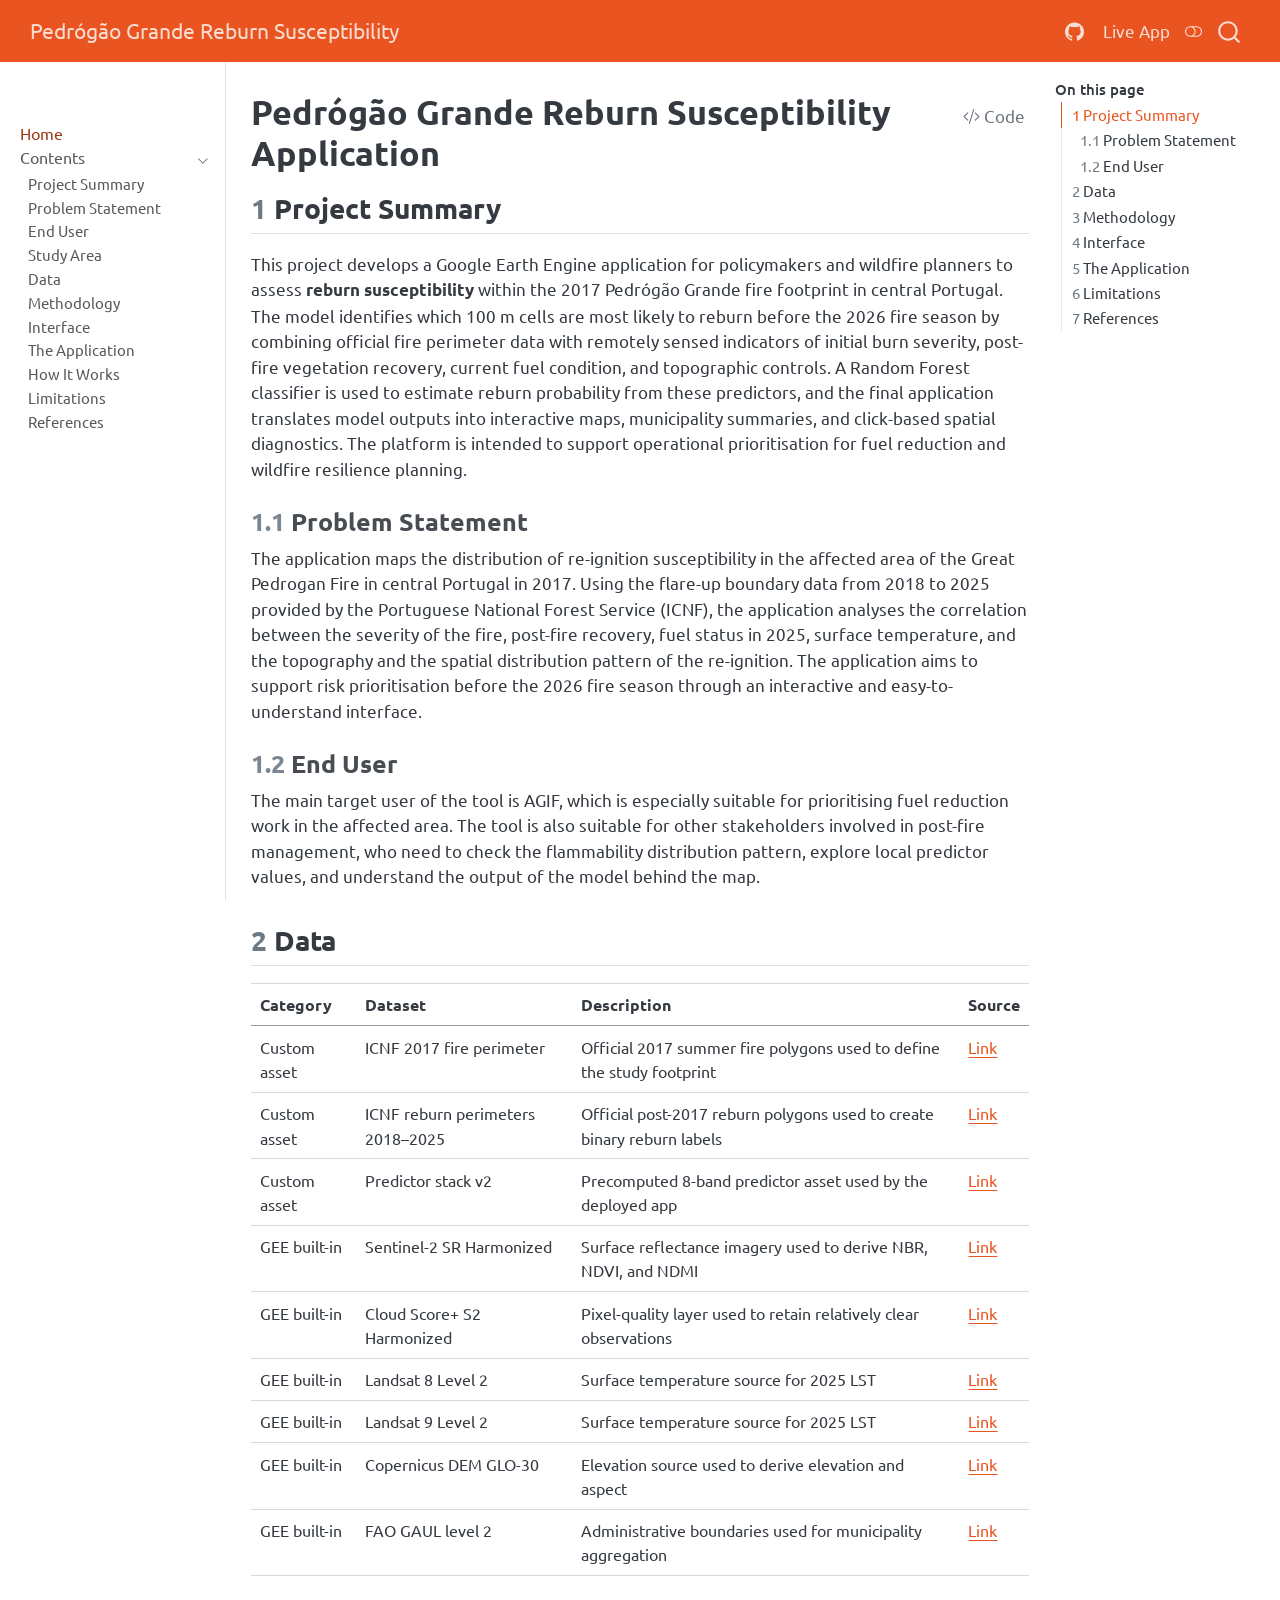
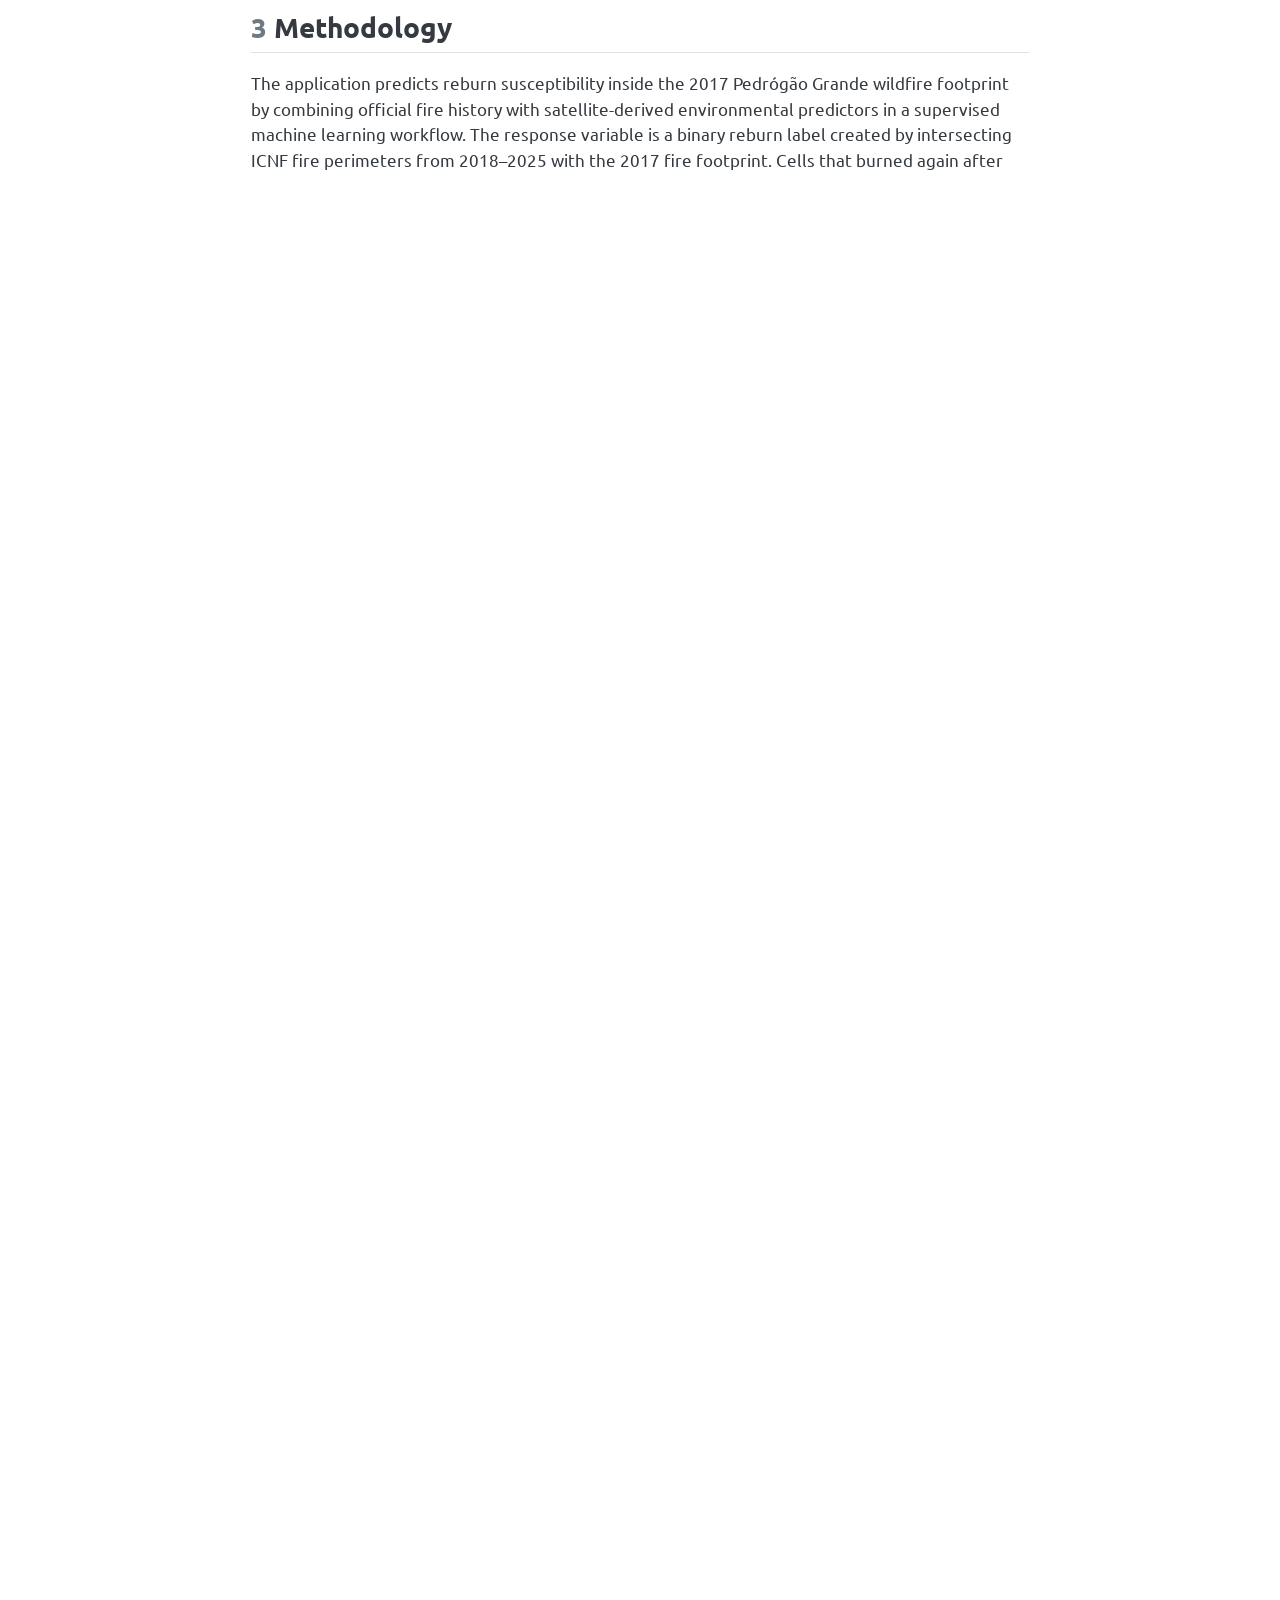
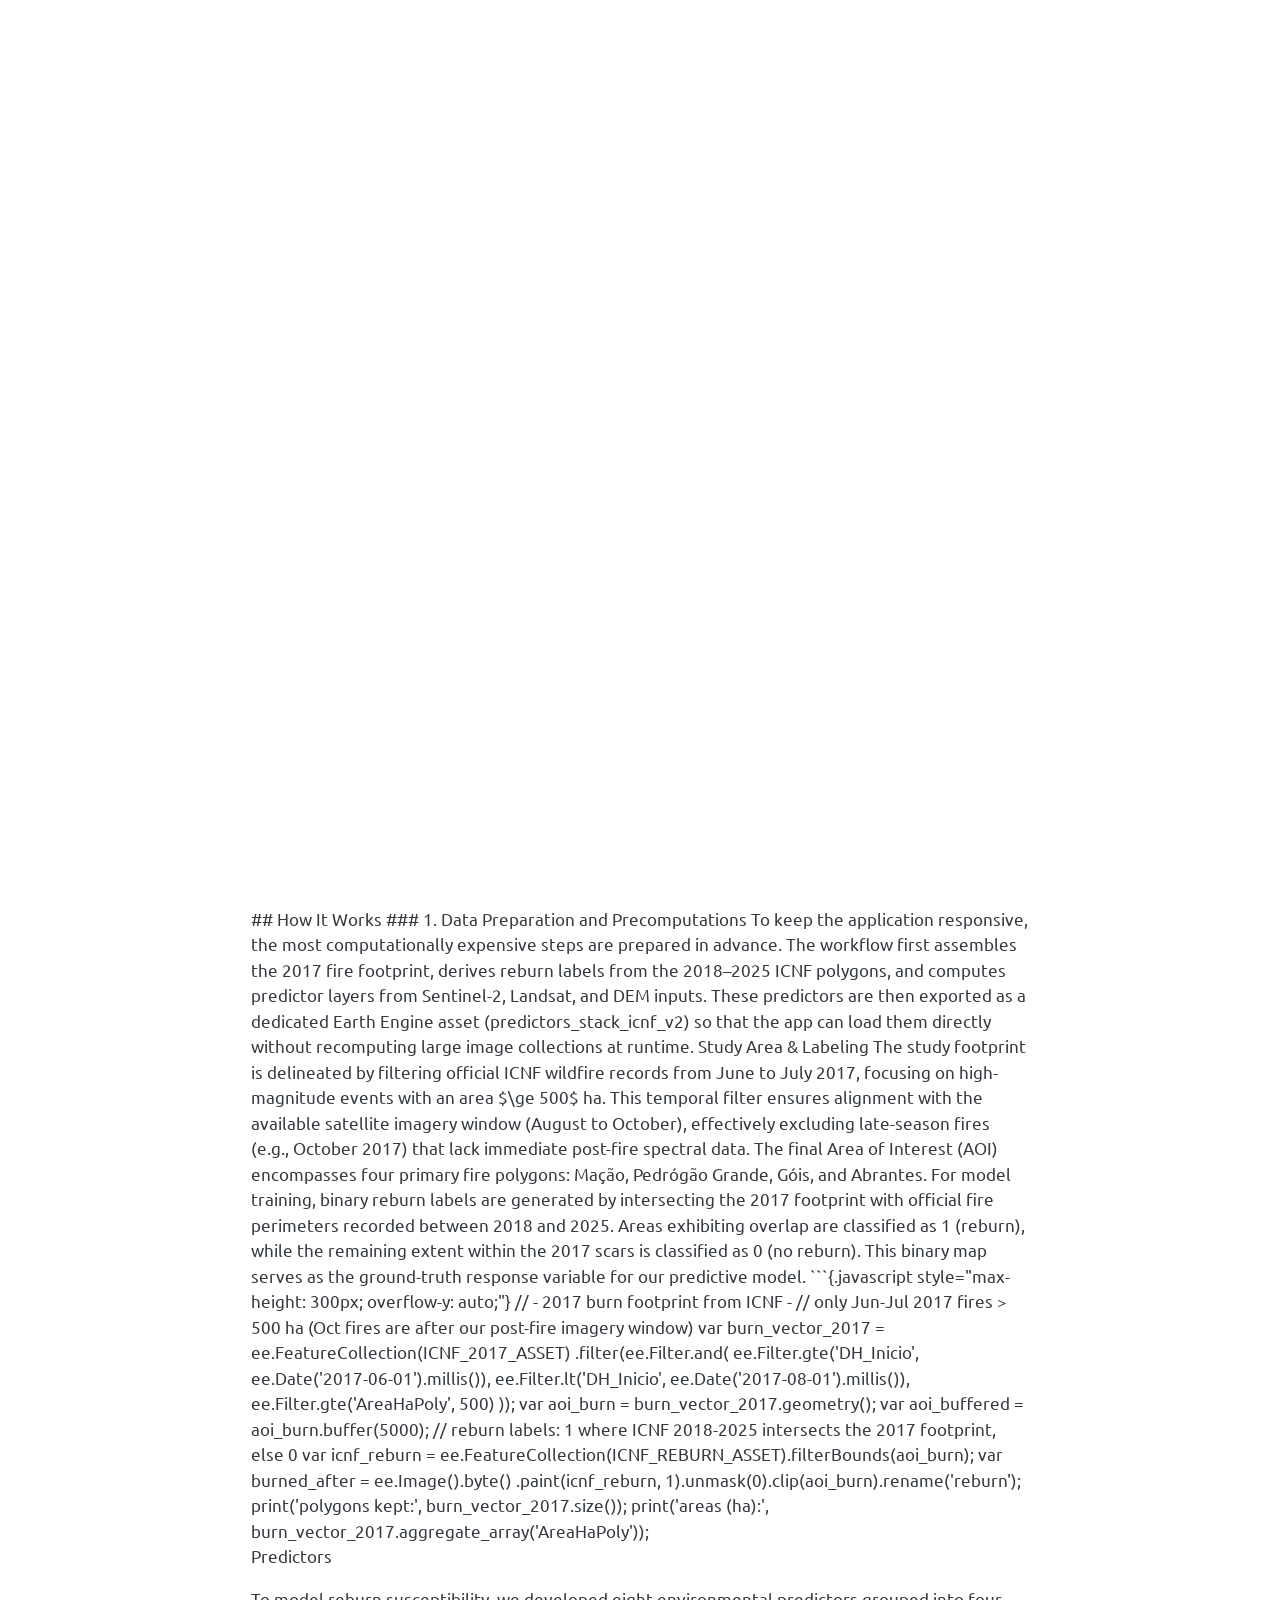
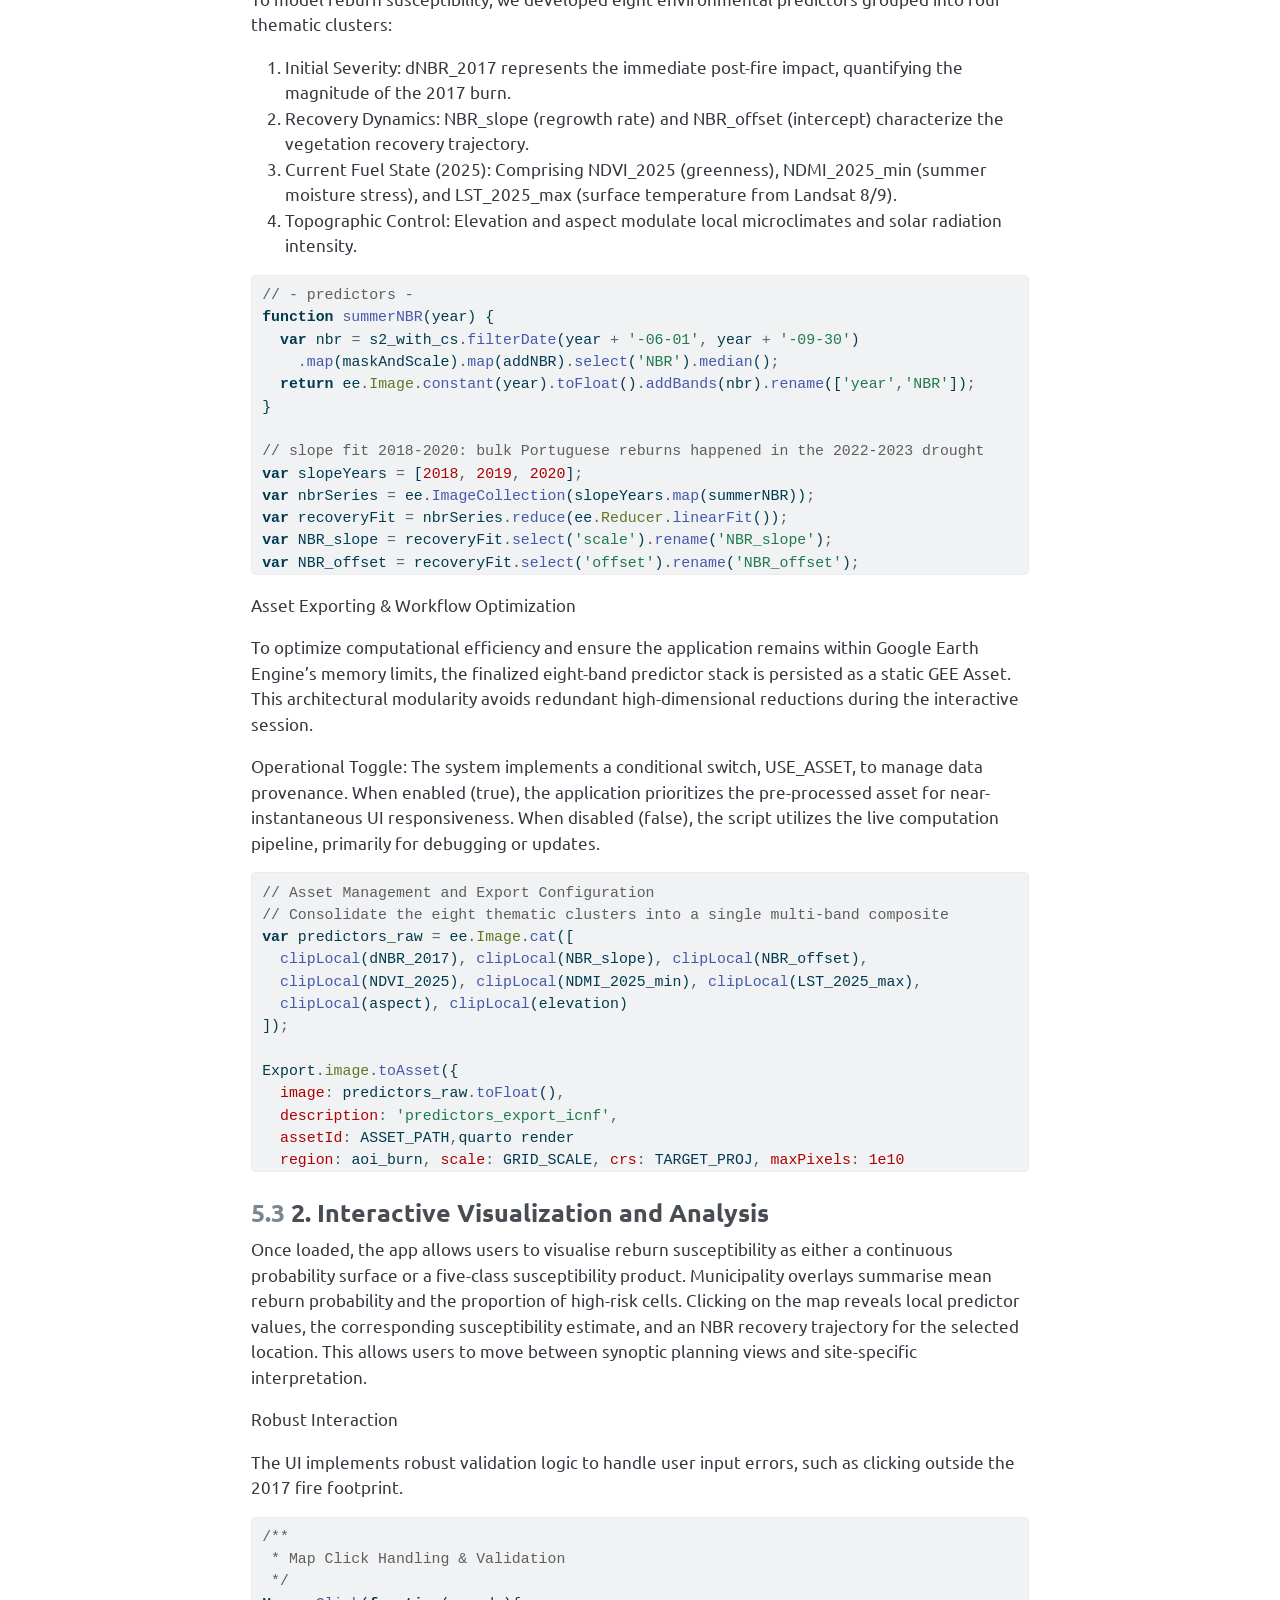
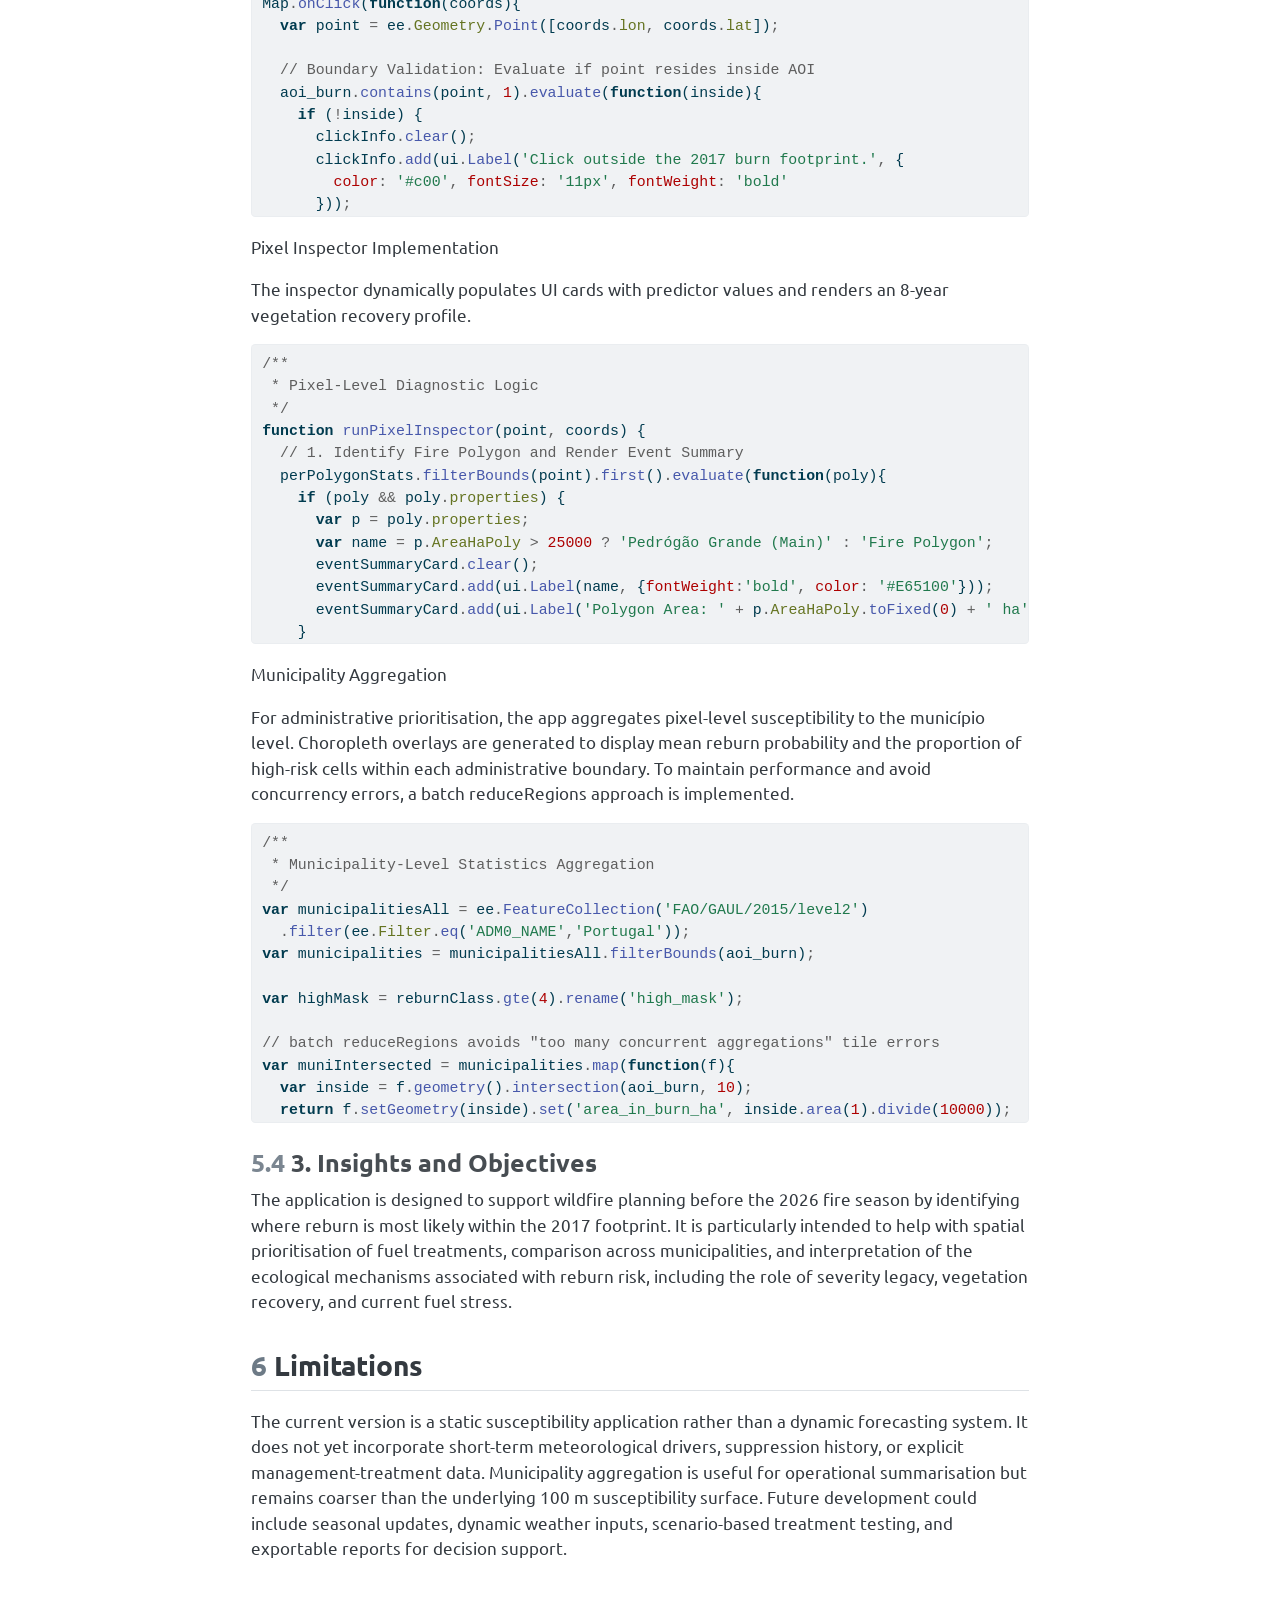
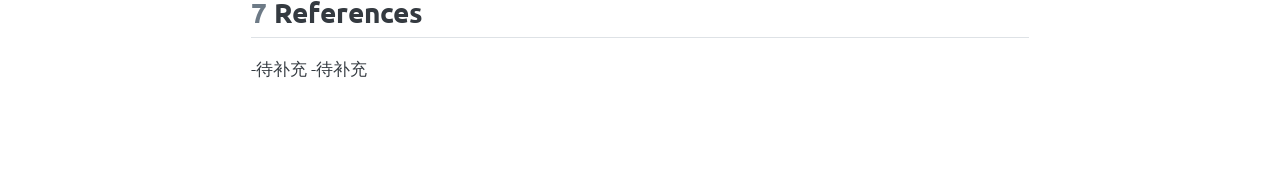
==== commit 3445472a: "fix how it works code block" ====
--- a/docs/index.html
+++ b/docs/index.html
@@ -111,9 +111,6 @@
   }
 }</script>
 <style>html{ scroll-behavior: smooth; }</style>
-<script src="site_libs/quarto-diagram/mermaid.min.js"></script>
-<script src="site_libs/quarto-diagram/mermaid-init.js"></script>
-<link href="site_libs/quarto-diagram/mermaid.css" rel="stylesheet">
 
 
 <link rel="stylesheet" href="styles.css">
@@ -444,15 +441,11 @@
   <ul>
   <li><a href="#live-app" id="toc-live-app" class="nav-link" data-scroll-target="#live-app"><span class="header-section-number">5.1</span> Live App</a></li>
   <li><a href="#embedded-app" id="toc-embedded-app" class="nav-link" data-scroll-target="#embedded-app"><span class="header-section-number">5.2</span> Embedded App</a></li>
+  <li><a href="#interactive-visualization-and-analysis" id="toc-interactive-visualization-and-analysis" class="nav-link" data-scroll-target="#interactive-visualization-and-analysis"><span class="header-section-number">5.3</span> 2. Interactive Visualization and Analysis</a></li>
+  <li><a href="#insights-and-objectives" id="toc-insights-and-objectives" class="nav-link" data-scroll-target="#insights-and-objectives"><span class="header-section-number">5.4</span> 3. Insights and Objectives</a></li>
   </ul></li>
-  <li><a href="#how-it-works" id="toc-how-it-works" class="nav-link" data-scroll-target="#how-it-works"><span class="header-section-number">6</span> How It Works</a>
-  <ul>
-  <li><a href="#data-preparation-and-precomputations" id="toc-data-preparation-and-precomputations" class="nav-link" data-scroll-target="#data-preparation-and-precomputations"><span class="header-section-number">6.1</span> 1. Data Preparation and Precomputations</a></li>
-  <li><a href="#interactive-visualization-and-analysis" id="toc-interactive-visualization-and-analysis" class="nav-link" data-scroll-target="#interactive-visualization-and-analysis"><span class="header-section-number">6.2</span> 2. Interactive Visualization and Analysis</a></li>
-  <li><a href="#insights-and-objectives" id="toc-insights-and-objectives" class="nav-link" data-scroll-target="#insights-and-objectives"><span class="header-section-number">6.3</span> 3. Insights and Objectives</a></li>
-  </ul></li>
-  <li><a href="#limitations" id="toc-limitations" class="nav-link" data-scroll-target="#limitations"><span class="header-section-number">7</span> Limitations</a></li>
-  <li><a href="#references" id="toc-references" class="nav-link" data-scroll-target="#references"><span class="header-section-number">8</span> References</a></li>
+  <li><a href="#limitations" id="toc-limitations" class="nav-link" data-scroll-target="#limitations"><span class="header-section-number">6</span> Limitations</a></li>
+  <li><a href="#references" id="toc-references" class="nav-link" data-scroll-target="#references"><span class="header-section-number">7</span> References</a></li>
   </ul>
 </nav>
     </div>
@@ -567,53 +560,11 @@
 <p>An initial, broader predictor set was refined during model development. Two variables, slope and distance to settlement, were removed in the final version because they showed zero importance in the Random Forest model and did not materially improve validation performance. Their exclusion simplified the predictor stack without measurable loss of predictive skill. The final model therefore uses eight predictors: dNBR_2017, NBR_slope, NBR_offset, NDVI_2025, NDMI_2025_min, LST_2025_max, aspect, and elevation.</p>
 <p>Model fitting is implemented using a Random Forest classifier in Google Earth Engine. A balanced stratified sample is drawn from reburn and non-reburn classes, and the classifier is trained using probability output for susceptibility estimation and classification output for discrete evaluation. Rather than using a conventional random split between training and validation data, the workflow adopts a <strong>spatial holdout</strong> design. One fire polygon, Pedrógão Grande, is reserved entirely for testing, while the remaining polygons are used for training. This is methodologically important because neighbouring pixels in remote sensing data are strongly spatially autocorrelated; a random split would therefore overestimate predictive skill by allowing very similar nearby pixels to appear in both training and test sets.</p>
 <p>Model performance is assessed using AUC, Brier score, confusion matrices, accuracy, and kappa. Because the reburn class is relatively rare and the predicted probabilities are compressed into a low range, the final classification threshold is selected using <strong>Youden’s J statistic</strong> rather than a default threshold of 0.5. This provides a more defensible operating point for reporting categorical performance. To support interpretation, the workflow also computes binned partial dependence relationships for key predictors, especially NBR recovery slope and 2017 dNBR, which directly address the project’s substantive questions about recovery trajectory and severity legacy. The continuous reburn probability surface is then converted into a five-class susceptibility product using percentile-based breaks, and municipality-level summaries are derived to support policy-oriented prioritisation.</p>
-<div class="cell" data-layout-align="default">
-<div class="cell-output-display">
-<div>
-<p></p><figure class="figure"><p></p>
-<div>
-<pre class="mermaid mermaid-js">flowchart LR
-    subgraph L1["🔴 Legacy effects"]
-        A[dNBR 2017\nBurn severity]
-    end
-
-    subgraph L2["🟢 Ecological recovery"]
-        B[NBR slope\n2018–2020 trend]
-        C[NBR offset\nRecovery intercept]
-    end
-
-    subgraph L3["🟡 Current fuel state"]
-        D[NDVI 2025\nVegetation cover]
-        E[NDMI min 2025\nFuel moisture]
-        F[LST max 2025\nSurface temperature]
-    end
-
-    subgraph L4["🔵 Topographic control"]
-        G[Elevation]
-        H[Aspect]
-    end
-
-    LABEL[ICNF reburn labels\nBinary 0/1 · 2018–2025]
-
-    RF["Random Forest\n100 trees · spatial holdout"]
-
-    A --&gt; RF
-    B --&gt; RF
-    C --&gt; RF
-    D --&gt; RF
-    E --&gt; RF
-    F --&gt; RF
-    G --&gt; RF
-    H --&gt; RF
-    LABEL --&gt; RF
-
-    RF --&gt; PROB[Reburn probability\n0–1]
-    RF --&gt; CLASS[5-class map\nQuantile breaks]
-</pre>
-</div>
-<p></p></figure><p></p>
-</div>
-</div>
+<div class="quarto-figure quarto-figure-center">
+<figure class="figure">
+<p><img src="images/methodology_diagram.svg" class="img-fluid figure-img"></p>
+<figcaption>Reburn susceptibility model pipeline</figcaption>
+</figure>
 </div>
 </section>
 <section id="interface" class="level2" data-number="4">
@@ -630,29 +581,227 @@
 <h3 data-number="5.2" class="anchored" data-anchor-id="embedded-app"><span class="header-section-number">5.2</span> Embedded App</h3>
 <iframe src="https://exalted-country-485019-c8.projects.earthengine.app/view/pedrogao-reburn" width="100%" height="700">
 </iframe>
+
+
+## How It Works
+
+### 1. Data Preparation and Precomputations
+
+To keep the application responsive, the most computationally expensive steps are prepared in advance. The workflow first assembles the 2017 fire footprint, derives reburn labels from the 2018–2025 ICNF polygons, and computes predictor layers from Sentinel-2, Landsat, and DEM inputs. These predictors are then exported as a dedicated Earth Engine asset (predictors_stack_icnf_v2) so that the app can load them directly without recomputing large image collections at runtime.
+
+Study Area &amp; Labeling
+
+The study footprint is delineated by filtering official ICNF wildfire records from June to July 2017, focusing on high-magnitude events with an area $\ge 500$ ha. This temporal filter ensures alignment with the available satellite imagery window (August to October), effectively excluding late-season fires (e.g., October 2017) that lack immediate post-fire spectral data. The final Area of Interest (AOI) encompasses four primary fire polygons: Mação, Pedrógão Grande, Góis, and Abrantes.
+
+For model training, binary reburn labels are generated by intersecting the 2017 footprint with official fire perimeters recorded between 2018 and 2025. Areas exhibiting overlap are classified as 1 (reburn), while the remaining extent within the 2017 scars is classified as 0 (no reburn). This binary map serves as the ground-truth response variable for our predictive model.
+
+```{.javascript style="max-height: 300px; overflow-y: auto;"}
+// - 2017 burn footprint from ICNF -
+// only Jun-Jul 2017 fires &gt; 500 ha (Oct fires are after our post-fire imagery window)
+var burn_vector_2017 = ee.FeatureCollection(ICNF_2017_ASSET)
+  .filter(ee.Filter.and(
+    ee.Filter.gte('DH_Inicio', ee.Date('2017-06-01').millis()),
+    ee.Filter.lt('DH_Inicio', ee.Date('2017-08-01').millis()),
+    ee.Filter.gte('AreaHaPoly', 500)
+  ));
+
+var aoi_burn = burn_vector_2017.geometry();
+var aoi_buffered = aoi_burn.buffer(5000);
+
+// reburn labels: 1 where ICNF 2018-2025 intersects the 2017 footprint, else 0
+var icnf_reburn = ee.FeatureCollection(ICNF_REBURN_ASSET).filterBounds(aoi_burn);
+var burned_after = ee.Image().byte()
+  .paint(icnf_reburn, 1).unmask(0).clip(aoi_burn).rename('reburn');
+
+print('polygons kept:', burn_vector_2017.size());
+print('areas (ha):', burn_vector_2017.aggregate_array('AreaHaPoly'));
+<p>Predictors</p>
+<p>To model reburn susceptibility, we developed eight environmental predictors grouped into four thematic clusters:</p>
+<ol type="1">
+<li>Initial Severity: dNBR_2017 represents the immediate post-fire impact, quantifying the magnitude of the 2017 burn.</li>
+<li>Recovery Dynamics: NBR_slope (regrowth rate) and NBR_offset (intercept) characterize the vegetation recovery trajectory.</li>
+<li>Current Fuel State (2025): Comprising NDVI_2025 (greenness), NDMI_2025_min (summer moisture stress), and LST_2025_max (surface temperature from Landsat 8/9).</li>
+<li>Topographic Control: Elevation and aspect modulate local microclimates and solar radiation intensity.</li>
+</ol>
+<div class="code-copy-outer-scaffold"><div class="sourceCode" id="cb1" style="max-height: 300px; overflow-y: auto;"><pre class="sourceCode javascript code-with-copy"><code class="sourceCode javascript"><span id="cb1-1"><a href="#cb1-1" aria-hidden="true" tabindex="-1"></a><span class="co">// - predictors -</span></span>
+<span id="cb1-2"><a href="#cb1-2" aria-hidden="true" tabindex="-1"></a><span class="kw">function</span> <span class="fu">summerNBR</span>(year) {</span>
+<span id="cb1-3"><a href="#cb1-3" aria-hidden="true" tabindex="-1"></a>  <span class="kw">var</span> nbr <span class="op">=</span> s2_with_cs<span class="op">.</span><span class="fu">filterDate</span>(year <span class="op">+</span> <span class="st">'-06-01'</span><span class="op">,</span> year <span class="op">+</span> <span class="st">'-09-30'</span>)</span>
+<span id="cb1-4"><a href="#cb1-4" aria-hidden="true" tabindex="-1"></a>    <span class="op">.</span><span class="fu">map</span>(maskAndScale)<span class="op">.</span><span class="fu">map</span>(addNBR)<span class="op">.</span><span class="fu">select</span>(<span class="st">'NBR'</span>)<span class="op">.</span><span class="fu">median</span>()<span class="op">;</span></span>
+<span id="cb1-5"><a href="#cb1-5" aria-hidden="true" tabindex="-1"></a>  <span class="cf">return</span> ee<span class="op">.</span><span class="at">Image</span><span class="op">.</span><span class="fu">constant</span>(year)<span class="op">.</span><span class="fu">toFloat</span>()<span class="op">.</span><span class="fu">addBands</span>(nbr)<span class="op">.</span><span class="fu">rename</span>([<span class="st">'year'</span><span class="op">,</span><span class="st">'NBR'</span>])<span class="op">;</span></span>
+<span id="cb1-6"><a href="#cb1-6" aria-hidden="true" tabindex="-1"></a>}</span>
+<span id="cb1-7"><a href="#cb1-7" aria-hidden="true" tabindex="-1"></a></span>
+<span id="cb1-8"><a href="#cb1-8" aria-hidden="true" tabindex="-1"></a><span class="co">// slope fit 2018-2020: bulk Portuguese reburns happened in the 2022-2023 drought</span></span>
+<span id="cb1-9"><a href="#cb1-9" aria-hidden="true" tabindex="-1"></a><span class="kw">var</span> slopeYears <span class="op">=</span> [<span class="dv">2018</span><span class="op">,</span> <span class="dv">2019</span><span class="op">,</span> <span class="dv">2020</span>]<span class="op">;</span></span>
+<span id="cb1-10"><a href="#cb1-10" aria-hidden="true" tabindex="-1"></a><span class="kw">var</span> nbrSeries <span class="op">=</span> ee<span class="op">.</span><span class="fu">ImageCollection</span>(slopeYears<span class="op">.</span><span class="fu">map</span>(summerNBR))<span class="op">;</span></span>
+<span id="cb1-11"><a href="#cb1-11" aria-hidden="true" tabindex="-1"></a><span class="kw">var</span> recoveryFit <span class="op">=</span> nbrSeries<span class="op">.</span><span class="fu">reduce</span>(ee<span class="op">.</span><span class="at">Reducer</span><span class="op">.</span><span class="fu">linearFit</span>())<span class="op">;</span></span>
+<span id="cb1-12"><a href="#cb1-12" aria-hidden="true" tabindex="-1"></a><span class="kw">var</span> NBR_slope <span class="op">=</span> recoveryFit<span class="op">.</span><span class="fu">select</span>(<span class="st">'scale'</span>)<span class="op">.</span><span class="fu">rename</span>(<span class="st">'NBR_slope'</span>)<span class="op">;</span></span>
+<span id="cb1-13"><a href="#cb1-13" aria-hidden="true" tabindex="-1"></a><span class="kw">var</span> NBR_offset <span class="op">=</span> recoveryFit<span class="op">.</span><span class="fu">select</span>(<span class="st">'offset'</span>)<span class="op">.</span><span class="fu">rename</span>(<span class="st">'NBR_offset'</span>)<span class="op">;</span></span>
+<span id="cb1-14"><a href="#cb1-14" aria-hidden="true" tabindex="-1"></a></span>
+<span id="cb1-15"><a href="#cb1-15" aria-hidden="true" tabindex="-1"></a><span class="kw">var</span> s2_2025 <span class="op">=</span> s2_with_cs<span class="op">.</span><span class="fu">filterDate</span>(<span class="st">'2025-06-01'</span><span class="op">,</span><span class="st">'2025-09-30'</span>)</span>
+<span id="cb1-16"><a href="#cb1-16" aria-hidden="true" tabindex="-1"></a>  <span class="op">.</span><span class="fu">map</span>(maskAndScale)<span class="op">.</span><span class="fu">map</span>(addNBR)<span class="op">.</span><span class="fu">map</span>(addNDMI)<span class="op">.</span><span class="fu">map</span>(addNDVI)<span class="op">;</span></span>
+<span id="cb1-17"><a href="#cb1-17" aria-hidden="true" tabindex="-1"></a><span class="kw">var</span> NDVI_2025 <span class="op">=</span> s2_2025<span class="op">.</span><span class="fu">select</span>(<span class="st">'NDVI'</span>)<span class="op">.</span><span class="fu">median</span>()<span class="op">.</span><span class="fu">rename</span>(<span class="st">'NDVI_2025'</span>)<span class="op">;</span></span>
+<span id="cb1-18"><a href="#cb1-18" aria-hidden="true" tabindex="-1"></a><span class="kw">var</span> NDMI_2025_min <span class="op">=</span> s2_2025<span class="op">.</span><span class="fu">select</span>(<span class="st">'NDMI'</span>)<span class="op">.</span><span class="fu">min</span>()<span class="op">.</span><span class="fu">rename</span>(<span class="st">'NDMI_2025_min'</span>)<span class="op">;</span></span>
+<span id="cb1-19"><a href="#cb1-19" aria-hidden="true" tabindex="-1"></a></span>
+<span id="cb1-20"><a href="#cb1-20" aria-hidden="true" tabindex="-1"></a><span class="kw">function</span> <span class="fu">landsatLST</span>(img) {</span>
+<span id="cb1-21"><a href="#cb1-21" aria-hidden="true" tabindex="-1"></a>  <span class="kw">var</span> qa <span class="op">=</span> img<span class="op">.</span><span class="fu">select</span>(<span class="st">'QA_PIXEL'</span>)<span class="op">;</span></span>
+<span id="cb1-22"><a href="#cb1-22" aria-hidden="true" tabindex="-1"></a>  <span class="kw">var</span> clear <span class="op">=</span> qa<span class="op">.</span><span class="fu">bitwiseAnd</span>(<span class="dv">1</span> <span class="op">&lt;&lt;</span> <span class="dv">3</span>)<span class="op">.</span><span class="fu">eq</span>(<span class="dv">0</span>)<span class="op">.</span><span class="fu">and</span>(qa<span class="op">.</span><span class="fu">bitwiseAnd</span>(<span class="dv">1</span> <span class="op">&lt;&lt;</span> <span class="dv">4</span>)<span class="op">.</span><span class="fu">eq</span>(<span class="dv">0</span>))<span class="op">;</span></span>
+<span id="cb1-23"><a href="#cb1-23" aria-hidden="true" tabindex="-1"></a>  <span class="cf">return</span> img<span class="op">.</span><span class="fu">select</span>(<span class="st">'ST_B10'</span>)<span class="op">.</span><span class="fu">multiply</span>(<span class="fl">0.00341802</span>)<span class="op">.</span><span class="fu">add</span>(<span class="fl">149.0</span>)<span class="op">.</span><span class="fu">subtract</span>(<span class="fl">273.15</span>)</span>
+<span id="cb1-24"><a href="#cb1-24" aria-hidden="true" tabindex="-1"></a>    <span class="op">.</span><span class="fu">updateMask</span>(clear)<span class="op">.</span><span class="fu">rename</span>(<span class="st">'LST'</span>)<span class="op">;</span></span>
+<span id="cb1-25"><a href="#cb1-25" aria-hidden="true" tabindex="-1"></a>}</span>
+<span id="cb1-26"><a href="#cb1-26" aria-hidden="true" tabindex="-1"></a><span class="kw">var</span> L8 <span class="op">=</span> ee<span class="op">.</span><span class="fu">ImageCollection</span>(<span class="st">'LANDSAT/LC08/C02/T1_L2'</span>)<span class="op">;</span></span>
+<span id="cb1-27"><a href="#cb1-27" aria-hidden="true" tabindex="-1"></a><span class="kw">var</span> L9 <span class="op">=</span> ee<span class="op">.</span><span class="fu">ImageCollection</span>(<span class="st">'LANDSAT/LC09/C02/T1_L2'</span>)<span class="op">;</span></span>
+<span id="cb1-28"><a href="#cb1-28" aria-hidden="true" tabindex="-1"></a><span class="kw">var</span> LST_2025_max <span class="op">=</span> L8<span class="op">.</span><span class="fu">merge</span>(L9)</span>
+<span id="cb1-29"><a href="#cb1-29" aria-hidden="true" tabindex="-1"></a>  <span class="op">.</span><span class="fu">filterDate</span>(<span class="st">'2025-06-01'</span><span class="op">,</span><span class="st">'2025-09-30'</span>)<span class="op">.</span><span class="fu">filterBounds</span>(aoi_burn)</span>
+<span id="cb1-30"><a href="#cb1-30" aria-hidden="true" tabindex="-1"></a>  <span class="op">.</span><span class="fu">map</span>(landsatLST)<span class="op">.</span><span class="fu">max</span>()<span class="op">.</span><span class="fu">rename</span>(<span class="st">'LST_2025_max'</span>)<span class="op">;</span></span>
+<span id="cb1-31"><a href="#cb1-31" aria-hidden="true" tabindex="-1"></a></span>
+<span id="cb1-32"><a href="#cb1-32" aria-hidden="true" tabindex="-1"></a><span class="kw">var</span> dem <span class="op">=</span> ee<span class="op">.</span><span class="fu">ImageCollection</span>(<span class="st">'COPERNICUS/DEM/GLO30'</span>)<span class="op">.</span><span class="fu">mosaic</span>()<span class="op">.</span><span class="fu">select</span>(<span class="st">'DEM'</span>)<span class="op">.</span><span class="fu">rename</span>(<span class="st">'elevation'</span>)<span class="op">;</span></span>
+<span id="cb1-33"><a href="#cb1-33" aria-hidden="true" tabindex="-1"></a><span class="kw">var</span> terrain <span class="op">=</span> ee<span class="op">.</span><span class="at">Terrain</span><span class="op">.</span><span class="fu">products</span>(dem)<span class="op">;</span></span>
+<span id="cb1-34"><a href="#cb1-34" aria-hidden="true" tabindex="-1"></a><span class="co">// slope dropped: zero RF importance at 100 m (resampling smoothing)</span></span>
+<span id="cb1-35"><a href="#cb1-35" aria-hidden="true" tabindex="-1"></a><span class="kw">var</span> aspect <span class="op">=</span> terrain<span class="op">.</span><span class="fu">select</span>(<span class="st">'aspect'</span>)<span class="op">.</span><span class="fu">unmask</span>(<span class="dv">0</span>)<span class="op">.</span><span class="fu">rename</span>(<span class="st">'aspect'</span>)<span class="op">;</span></span>
+<span id="cb1-36"><a href="#cb1-36" aria-hidden="true" tabindex="-1"></a><span class="kw">var</span> elevation <span class="op">=</span> dem<span class="op">.</span><span class="fu">unmask</span>(<span class="dv">0</span>)<span class="op">;</span></span>
+<span id="cb1-37"><a href="#cb1-37" aria-hidden="true" tabindex="-1"></a></span>
+<span id="cb1-38"><a href="#cb1-38" aria-hidden="true" tabindex="-1"></a><span class="co">// dist_settlement dropped in v2: zero RF importance at 100 m</span></span>
+<span id="cb1-39"><a href="#cb1-39" aria-hidden="true" tabindex="-1"></a><span class="co">// (rural footprint, uniform settlement distance, signal absorbed by elevation)</span></span>
+<span id="cb1-40"><a href="#cb1-40" aria-hidden="true" tabindex="-1"></a></span>
+<span id="cb1-41"><a href="#cb1-41" aria-hidden="true" tabindex="-1"></a><span class="kw">function</span> <span class="fu">clipLocal</span>(img) { <span class="cf">return</span> img<span class="op">.</span><span class="fu">clip</span>(aoi_buffered)<span class="op">;</span> }</span></code></pre></div><button title="Copy to Clipboard" class="code-copy-button"><i class="bi"></i></button></div>
+<p>Asset Exporting &amp; Workflow Optimization</p>
+<p>To optimize computational efficiency and ensure the application remains within Google Earth Engine’s memory limits, the finalized eight-band predictor stack is persisted as a static GEE Asset. This architectural modularity avoids redundant high-dimensional reductions during the interactive session.</p>
+<p>Operational Toggle: The system implements a conditional switch, USE_ASSET, to manage data provenance. When enabled (true), the application prioritizes the pre-processed asset for near-instantaneous UI responsiveness. When disabled (false), the script utilizes the live computation pipeline, primarily for debugging or updates.</p>
+<div class="code-copy-outer-scaffold"><div class="sourceCode" id="cb2" style="max-height: 300px; overflow-y: auto;"><pre class="sourceCode javascript code-with-copy"><code class="sourceCode javascript"><span id="cb2-1"><a href="#cb2-1" aria-hidden="true" tabindex="-1"></a><span class="co">// Asset Management and Export Configuration</span></span>
+<span id="cb2-2"><a href="#cb2-2" aria-hidden="true" tabindex="-1"></a><span class="co">// Consolidate the eight thematic clusters into a single multi-band composite</span></span>
+<span id="cb2-3"><a href="#cb2-3" aria-hidden="true" tabindex="-1"></a><span class="kw">var</span> predictors_raw <span class="op">=</span> ee<span class="op">.</span><span class="at">Image</span><span class="op">.</span><span class="fu">cat</span>([</span>
+<span id="cb2-4"><a href="#cb2-4" aria-hidden="true" tabindex="-1"></a>  <span class="fu">clipLocal</span>(dNBR_2017)<span class="op">,</span> <span class="fu">clipLocal</span>(NBR_slope)<span class="op">,</span> <span class="fu">clipLocal</span>(NBR_offset)<span class="op">,</span></span>
+<span id="cb2-5"><a href="#cb2-5" aria-hidden="true" tabindex="-1"></a>  <span class="fu">clipLocal</span>(NDVI_2025)<span class="op">,</span> <span class="fu">clipLocal</span>(NDMI_2025_min)<span class="op">,</span> <span class="fu">clipLocal</span>(LST_2025_max)<span class="op">,</span></span>
+<span id="cb2-6"><a href="#cb2-6" aria-hidden="true" tabindex="-1"></a>  <span class="fu">clipLocal</span>(aspect)<span class="op">,</span> <span class="fu">clipLocal</span>(elevation)</span>
+<span id="cb2-7"><a href="#cb2-7" aria-hidden="true" tabindex="-1"></a>])<span class="op">;</span></span>
+<span id="cb2-8"><a href="#cb2-8" aria-hidden="true" tabindex="-1"></a></span>
+<span id="cb2-9"><a href="#cb2-9" aria-hidden="true" tabindex="-1"></a>Export<span class="op">.</span><span class="at">image</span><span class="op">.</span><span class="fu">toAsset</span>({</span>
+<span id="cb2-10"><a href="#cb2-10" aria-hidden="true" tabindex="-1"></a>  <span class="dt">image</span><span class="op">:</span> predictors_raw<span class="op">.</span><span class="fu">toFloat</span>()<span class="op">,</span></span>
+<span id="cb2-11"><a href="#cb2-11" aria-hidden="true" tabindex="-1"></a>  <span class="dt">description</span><span class="op">:</span> <span class="st">'predictors_export_icnf'</span><span class="op">,</span></span>
+<span id="cb2-12"><a href="#cb2-12" aria-hidden="true" tabindex="-1"></a>  <span class="dt">assetId</span><span class="op">:</span> ASSET_PATH<span class="op">,</span>quarto render</span>
+<span id="cb2-13"><a href="#cb2-13" aria-hidden="true" tabindex="-1"></a>  <span class="dt">region</span><span class="op">:</span> aoi_burn<span class="op">,</span> <span class="dt">scale</span><span class="op">:</span> GRID_SCALE<span class="op">,</span> <span class="dt">crs</span><span class="op">:</span> TARGET_PROJ<span class="op">,</span> <span class="dt">maxPixels</span><span class="op">:</span> <span class="fl">1e10</span></span>
+<span id="cb2-14"><a href="#cb2-14" aria-hidden="true" tabindex="-1"></a>})<span class="op">;</span></span>
+<span id="cb2-15"><a href="#cb2-15" aria-hidden="true" tabindex="-1"></a></span>
+<span id="cb2-16"><a href="#cb2-16" aria-hidden="true" tabindex="-1"></a><span class="kw">var</span> predictors <span class="op">=</span> USE_ASSET <span class="op">?</span> ee<span class="op">.</span><span class="fu">Image</span>(ASSET_PATH)<span class="op">.</span><span class="fu">clip</span>(aoi_burn) <span class="op">:</span> predictors_raw<span class="op">.</span><span class="fu">clip</span>(aoi_burn)<span class="op">;</span></span>
+<span id="cb2-17"><a href="#cb2-17" aria-hidden="true" tabindex="-1"></a><span class="kw">var</span> label_100m <span class="op">=</span> burned_after<span class="op">.</span><span class="fu">clip</span>(aoi_burn)<span class="op">.</span><span class="fu">rename</span>(<span class="st">'reburn'</span>)<span class="op">;</span></span></code></pre></div><button title="Copy to Clipboard" class="code-copy-button"><i class="bi"></i></button></div>
 </section>
+<section id="interactive-visualization-and-analysis" class="level3" data-number="5.3">
+<h3 data-number="5.3" class="anchored" data-anchor-id="interactive-visualization-and-analysis"><span class="header-section-number">5.3</span> 2. Interactive Visualization and Analysis</h3>
+<p>Once loaded, the app allows users to visualise reburn susceptibility as either a continuous probability surface or a five-class susceptibility product. Municipality overlays summarise mean reburn probability and the proportion of high-risk cells. Clicking on the map reveals local predictor values, the corresponding susceptibility estimate, and an NBR recovery trajectory for the selected location. This allows users to move between synoptic planning views and site-specific interpretation.</p>
+<p>Robust Interaction</p>
+<p>The UI implements robust validation logic to handle user input errors, such as clicking outside the 2017 fire footprint.</p>
+<div class="code-copy-outer-scaffold"><div class="sourceCode" id="cb3" style="max-height: 300px; overflow-y: auto;"><pre class="sourceCode javascript code-with-copy"><code class="sourceCode javascript"><span id="cb3-1"><a href="#cb3-1" aria-hidden="true" tabindex="-1"></a><span class="co">/**</span></span>
+<span id="cb3-2"><a href="#cb3-2" aria-hidden="true" tabindex="-1"></a><span class="co"> * Map Click Handling &amp; Validation</span></span>
+<span id="cb3-3"><a href="#cb3-3" aria-hidden="true" tabindex="-1"></a><span class="co"> */</span></span>
+<span id="cb3-4"><a href="#cb3-4" aria-hidden="true" tabindex="-1"></a><span class="bu">Map</span><span class="op">.</span><span class="fu">onClick</span>(<span class="kw">function</span>(coords){</span>
+<span id="cb3-5"><a href="#cb3-5" aria-hidden="true" tabindex="-1"></a>  <span class="kw">var</span> point <span class="op">=</span> ee<span class="op">.</span><span class="at">Geometry</span><span class="op">.</span><span class="fu">Point</span>([coords<span class="op">.</span><span class="at">lon</span><span class="op">,</span> coords<span class="op">.</span><span class="at">lat</span>])<span class="op">;</span></span>
+<span id="cb3-6"><a href="#cb3-6" aria-hidden="true" tabindex="-1"></a>  </span>
+<span id="cb3-7"><a href="#cb3-7" aria-hidden="true" tabindex="-1"></a>  <span class="co">// Boundary Validation: Evaluate if point resides inside AOI</span></span>
+<span id="cb3-8"><a href="#cb3-8" aria-hidden="true" tabindex="-1"></a>  aoi_burn<span class="op">.</span><span class="fu">contains</span>(point<span class="op">,</span> <span class="dv">1</span>)<span class="op">.</span><span class="fu">evaluate</span>(<span class="kw">function</span>(inside){</span>
+<span id="cb3-9"><a href="#cb3-9" aria-hidden="true" tabindex="-1"></a>    <span class="cf">if</span> (<span class="op">!</span>inside) {</span>
+<span id="cb3-10"><a href="#cb3-10" aria-hidden="true" tabindex="-1"></a>      clickInfo<span class="op">.</span><span class="fu">clear</span>()<span class="op">;</span></span>
+<span id="cb3-11"><a href="#cb3-11" aria-hidden="true" tabindex="-1"></a>      clickInfo<span class="op">.</span><span class="fu">add</span>(ui<span class="op">.</span><span class="fu">Label</span>(<span class="st">'Click outside the 2017 burn footprint.'</span><span class="op">,</span> {</span>
+<span id="cb3-12"><a href="#cb3-12" aria-hidden="true" tabindex="-1"></a>        <span class="dt">color</span><span class="op">:</span> <span class="st">'#c00'</span><span class="op">,</span> <span class="dt">fontSize</span><span class="op">:</span> <span class="st">'11px'</span><span class="op">,</span> <span class="dt">fontWeight</span><span class="op">:</span> <span class="st">'bold'</span></span>
+<span id="cb3-13"><a href="#cb3-13" aria-hidden="true" tabindex="-1"></a>      }))<span class="op">;</span></span>
+<span id="cb3-14"><a href="#cb3-14" aria-hidden="true" tabindex="-1"></a>      eventSummaryCard<span class="op">.</span><span class="fu">clear</span>()<span class="op">;</span></span>
+<span id="cb3-15"><a href="#cb3-15" aria-hidden="true" tabindex="-1"></a>      eventSummaryCard<span class="op">.</span><span class="fu">add</span>(ui<span class="op">.</span><span class="fu">Label</span>(<span class="st">'Outside footprint — no summary.'</span><span class="op">,</span> {</span>
+<span id="cb3-16"><a href="#cb3-16" aria-hidden="true" tabindex="-1"></a>        <span class="dt">color</span><span class="op">:</span> <span class="st">'#c00'</span><span class="op">,</span> <span class="dt">fontSize</span><span class="op">:</span> <span class="st">'11px'</span></span>
+<span id="cb3-17"><a href="#cb3-17" aria-hidden="true" tabindex="-1"></a>      }))<span class="op">;</span></span>
+<span id="cb3-18"><a href="#cb3-18" aria-hidden="true" tabindex="-1"></a>      <span class="cf">return</span><span class="op">;</span></span>
+<span id="cb3-19"><a href="#cb3-19" aria-hidden="true" tabindex="-1"></a>    }</span>
+<span id="cb3-20"><a href="#cb3-20" aria-hidden="true" tabindex="-1"></a>    <span class="fu">runPixelInspector</span>(point<span class="op">,</span> coords)<span class="op">;</span></span>
+<span id="cb3-21"><a href="#cb3-21" aria-hidden="true" tabindex="-1"></a>  })<span class="op">;</span></span>
+<span id="cb3-22"><a href="#cb3-22" aria-hidden="true" tabindex="-1"></a>})<span class="op">;</span></span></code></pre></div><button title="Copy to Clipboard" class="code-copy-button"><i class="bi"></i></button></div>
+<p>Pixel Inspector Implementation</p>
+<p>The inspector dynamically populates UI cards with predictor values and renders an 8-year vegetation recovery profile.</p>
+<div class="code-copy-outer-scaffold"><div class="sourceCode" id="cb4" style="max-height: 300px; overflow-y: auto;"><pre class="sourceCode javascript code-with-copy"><code class="sourceCode javascript"><span id="cb4-1"><a href="#cb4-1" aria-hidden="true" tabindex="-1"></a><span class="co">/**</span></span>
+<span id="cb4-2"><a href="#cb4-2" aria-hidden="true" tabindex="-1"></a><span class="co"> * Pixel-Level Diagnostic Logic</span></span>
+<span id="cb4-3"><a href="#cb4-3" aria-hidden="true" tabindex="-1"></a><span class="co"> */</span></span>
+<span id="cb4-4"><a href="#cb4-4" aria-hidden="true" tabindex="-1"></a><span class="kw">function</span> <span class="fu">runPixelInspector</span>(point<span class="op">,</span> coords) {</span>
+<span id="cb4-5"><a href="#cb4-5" aria-hidden="true" tabindex="-1"></a>  <span class="co">// 1. Identify Fire Polygon and Render Event Summary</span></span>
+<span id="cb4-6"><a href="#cb4-6" aria-hidden="true" tabindex="-1"></a>  perPolygonStats<span class="op">.</span><span class="fu">filterBounds</span>(point)<span class="op">.</span><span class="fu">first</span>()<span class="op">.</span><span class="fu">evaluate</span>(<span class="kw">function</span>(poly){</span>
+<span id="cb4-7"><a href="#cb4-7" aria-hidden="true" tabindex="-1"></a>    <span class="cf">if</span> (poly <span class="op">&amp;&amp;</span> poly<span class="op">.</span><span class="at">properties</span>) {</span>
+<span id="cb4-8"><a href="#cb4-8" aria-hidden="true" tabindex="-1"></a>      <span class="kw">var</span> p <span class="op">=</span> poly<span class="op">.</span><span class="at">properties</span><span class="op">;</span></span>
+<span id="cb4-9"><a href="#cb4-9" aria-hidden="true" tabindex="-1"></a>      <span class="kw">var</span> name <span class="op">=</span> p<span class="op">.</span><span class="at">AreaHaPoly</span> <span class="op">&gt;</span> <span class="dv">25000</span> <span class="op">?</span> <span class="st">'Pedrógão Grande (Main)'</span> <span class="op">:</span> <span class="st">'Fire Polygon'</span><span class="op">;</span></span>
+<span id="cb4-10"><a href="#cb4-10" aria-hidden="true" tabindex="-1"></a>      eventSummaryCard<span class="op">.</span><span class="fu">clear</span>()<span class="op">;</span></span>
+<span id="cb4-11"><a href="#cb4-11" aria-hidden="true" tabindex="-1"></a>      eventSummaryCard<span class="op">.</span><span class="fu">add</span>(ui<span class="op">.</span><span class="fu">Label</span>(name<span class="op">,</span> {<span class="dt">fontWeight</span><span class="op">:</span><span class="st">'bold'</span><span class="op">,</span> <span class="dt">color</span><span class="op">:</span> <span class="st">'#E65100'</span>}))<span class="op">;</span></span>
+<span id="cb4-12"><a href="#cb4-12" aria-hidden="true" tabindex="-1"></a>      eventSummaryCard<span class="op">.</span><span class="fu">add</span>(ui<span class="op">.</span><span class="fu">Label</span>(<span class="st">'Polygon Area: '</span> <span class="op">+</span> p<span class="op">.</span><span class="at">AreaHaPoly</span><span class="op">.</span><span class="fu">toFixed</span>(<span class="dv">0</span>) <span class="op">+</span> <span class="st">' ha'</span>))<span class="op">;</span></span>
+<span id="cb4-13"><a href="#cb4-13" aria-hidden="true" tabindex="-1"></a>    }</span>
+<span id="cb4-14"><a href="#cb4-14" aria-hidden="true" tabindex="-1"></a>  })<span class="op">;</span></span>
+<span id="cb4-15"><a href="#cb4-15" aria-hidden="true" tabindex="-1"></a></span>
+<span id="cb4-16"><a href="#cb4-16" aria-hidden="true" tabindex="-1"></a>  <span class="co">// 2. Sampling 8-Band Predictor Stack</span></span>
+<span id="cb4-17"><a href="#cb4-17" aria-hidden="true" tabindex="-1"></a>  <span class="kw">var</span> sample <span class="op">=</span> predictors<span class="op">.</span><span class="fu">addBands</span>(reburnProb)<span class="op">.</span><span class="fu">reduceRegion</span>({</span>
+<span id="cb4-18"><a href="#cb4-18" aria-hidden="true" tabindex="-1"></a>    <span class="dt">reducer</span><span class="op">:</span> ee<span class="op">.</span><span class="at">Reducer</span><span class="op">.</span><span class="fu">first</span>()<span class="op">,</span> <span class="dt">geometry</span><span class="op">:</span> point<span class="op">,</span> <span class="dt">scale</span><span class="op">:</span> <span class="dv">100</span></span>
+<span id="cb4-19"><a href="#cb4-19" aria-hidden="true" tabindex="-1"></a>  })<span class="op">.</span><span class="fu">evaluate</span>(<span class="kw">function</span>(res){</span>
+<span id="cb4-20"><a href="#cb4-20" aria-hidden="true" tabindex="-1"></a>    <span class="co">// Update labels in sidebar... (omitted styling for clarity)</span></span>
+<span id="cb4-21"><a href="#cb4-21" aria-hidden="true" tabindex="-1"></a>  })<span class="op">;</span></span>
+<span id="cb4-22"><a href="#cb4-22" aria-hidden="true" tabindex="-1"></a></span>
+<span id="cb4-23"><a href="#cb4-23" aria-hidden="true" tabindex="-1"></a>  <span class="co">// 3. Generate NBR Trajectory Chart (2018-2025)</span></span>
+<span id="cb4-24"><a href="#cb4-24" aria-hidden="true" tabindex="-1"></a>  <span class="kw">var</span> chart <span class="op">=</span> ui<span class="op">.</span><span class="at">Chart</span><span class="op">.</span><span class="at">image</span><span class="op">.</span><span class="fu">series</span>({</span>
+<span id="cb4-25"><a href="#cb4-25" aria-hidden="true" tabindex="-1"></a>    <span class="dt">imageCollection</span><span class="op">:</span> nbrCol<span class="op">,</span> <span class="dt">region</span><span class="op">:</span> point<span class="op">,</span></span>
+<span id="cb4-26"><a href="#cb4-26" aria-hidden="true" tabindex="-1"></a>    <span class="dt">reducer</span><span class="op">:</span> ee<span class="op">.</span><span class="at">Reducer</span><span class="op">.</span><span class="fu">first</span>()<span class="op">,</span> <span class="dt">scale</span><span class="op">:</span> <span class="dv">100</span></span>
+<span id="cb4-27"><a href="#cb4-27" aria-hidden="true" tabindex="-1"></a>  })<span class="op">.</span><span class="fu">setOptions</span>({</span>
+<span id="cb4-28"><a href="#cb4-28" aria-hidden="true" tabindex="-1"></a>    <span class="dt">title</span><span class="op">:</span> <span class="st">'Post-Fire NBR Recovery Trajectory'</span><span class="op">,</span></span>
+<span id="cb4-29"><a href="#cb4-29" aria-hidden="true" tabindex="-1"></a>    <span class="dt">vAxis</span><span class="op">:</span> {<span class="dt">title</span><span class="op">:</span> <span class="st">'NBR'</span><span class="op">,</span> <span class="dt">viewWindow</span><span class="op">:</span> {<span class="dt">min</span><span class="op">:</span> <span class="op">-</span><span class="fl">0.2</span><span class="op">,</span> <span class="dt">max</span><span class="op">:</span> <span class="fl">0.8</span>}}<span class="op">,</span></span>
+<span id="cb4-30"><a href="#cb4-30" aria-hidden="true" tabindex="-1"></a>    <span class="dt">colors</span><span class="op">:</span> [<span class="st">'#1a9850'</span>]<span class="op">,</span> <span class="dt">lineWidth</span><span class="op">:</span> <span class="dv">2</span><span class="op">,</span> <span class="dt">pointSize</span><span class="op">:</span> <span class="dv">4</span></span>
+<span id="cb4-31"><a href="#cb4-31" aria-hidden="true" tabindex="-1"></a>  })<span class="op">;</span></span>
+<span id="cb4-32"><a href="#cb4-32" aria-hidden="true" tabindex="-1"></a>  chartPanel<span class="op">.</span><span class="fu">add</span>(chart)<span class="op">;</span></span>
+<span id="cb4-33"><a href="#cb4-33" aria-hidden="true" tabindex="-1"></a>}</span></code></pre></div><button title="Copy to Clipboard" class="code-copy-button"><i class="bi"></i></button></div>
+<p>Municipality Aggregation</p>
+<p>For administrative prioritisation, the app aggregates pixel-level susceptibility to the município level. Choropleth overlays are generated to display mean reburn probability and the proportion of high-risk cells within each administrative boundary. To maintain performance and avoid concurrency errors, a batch reduceRegions approach is implemented.</p>
+<div class="code-copy-outer-scaffold"><div class="sourceCode" id="cb5" style="max-height: 300px; overflow-y: auto;"><pre class="sourceCode javascript code-with-copy"><code class="sourceCode javascript"><span id="cb5-1"><a href="#cb5-1" aria-hidden="true" tabindex="-1"></a><span class="co">/**</span></span>
+<span id="cb5-2"><a href="#cb5-2" aria-hidden="true" tabindex="-1"></a><span class="co"> * Municipality-Level Statistics Aggregation</span></span>
+<span id="cb5-3"><a href="#cb5-3" aria-hidden="true" tabindex="-1"></a><span class="co"> */</span></span>
+<span id="cb5-4"><a href="#cb5-4" aria-hidden="true" tabindex="-1"></a><span class="kw">var</span> municipalitiesAll <span class="op">=</span> ee<span class="op">.</span><span class="fu">FeatureCollection</span>(<span class="st">'FAO/GAUL/2015/level2'</span>)</span>
+<span id="cb5-5"><a href="#cb5-5" aria-hidden="true" tabindex="-1"></a>  <span class="op">.</span><span class="fu">filter</span>(ee<span class="op">.</span><span class="at">Filter</span><span class="op">.</span><span class="fu">eq</span>(<span class="st">'ADM0_NAME'</span><span class="op">,</span><span class="st">'Portugal'</span>))<span class="op">;</span></span>
+<span id="cb5-6"><a href="#cb5-6" aria-hidden="true" tabindex="-1"></a><span class="kw">var</span> municipalities <span class="op">=</span> municipalitiesAll<span class="op">.</span><span class="fu">filterBounds</span>(aoi_burn)<span class="op">;</span></span>
+<span id="cb5-7"><a href="#cb5-7" aria-hidden="true" tabindex="-1"></a></span>
+<span id="cb5-8"><a href="#cb5-8" aria-hidden="true" tabindex="-1"></a><span class="kw">var</span> highMask <span class="op">=</span> reburnClass<span class="op">.</span><span class="fu">gte</span>(<span class="dv">4</span>)<span class="op">.</span><span class="fu">rename</span>(<span class="st">'high_mask'</span>)<span class="op">;</span></span>
+<span id="cb5-9"><a href="#cb5-9" aria-hidden="true" tabindex="-1"></a></span>
+<span id="cb5-10"><a href="#cb5-10" aria-hidden="true" tabindex="-1"></a><span class="co">// batch reduceRegions avoids "too many concurrent aggregations" tile errors</span></span>
+<span id="cb5-11"><a href="#cb5-11" aria-hidden="true" tabindex="-1"></a><span class="kw">var</span> muniIntersected <span class="op">=</span> municipalities<span class="op">.</span><span class="fu">map</span>(<span class="kw">function</span>(f){</span>
+<span id="cb5-12"><a href="#cb5-12" aria-hidden="true" tabindex="-1"></a>  <span class="kw">var</span> inside <span class="op">=</span> f<span class="op">.</span><span class="fu">geometry</span>()<span class="op">.</span><span class="fu">intersection</span>(aoi_burn<span class="op">,</span> <span class="dv">10</span>)<span class="op">;</span></span>
+<span id="cb5-13"><a href="#cb5-13" aria-hidden="true" tabindex="-1"></a>  <span class="cf">return</span> f<span class="op">.</span><span class="fu">setGeometry</span>(inside)<span class="op">.</span><span class="fu">set</span>(<span class="st">'area_in_burn_ha'</span><span class="op">,</span> inside<span class="op">.</span><span class="fu">area</span>(<span class="dv">1</span>)<span class="op">.</span><span class="fu">divide</span>(<span class="dv">10000</span>))<span class="op">;</span></span>
+<span id="cb5-14"><a href="#cb5-14" aria-hidden="true" tabindex="-1"></a>})<span class="op">.</span><span class="fu">filter</span>(ee<span class="op">.</span><span class="at">Filter</span><span class="op">.</span><span class="fu">gt</span>(<span class="st">'area_in_burn_ha'</span><span class="op">,</span> <span class="dv">10</span>))<span class="op">;</span></span>
+<span id="cb5-15"><a href="#cb5-15" aria-hidden="true" tabindex="-1"></a></span>
+<span id="cb5-16"><a href="#cb5-16" aria-hidden="true" tabindex="-1"></a><span class="kw">var</span> muniStats <span class="op">=</span> reburnProb<span class="op">.</span><span class="fu">addBands</span>(highMask)<span class="op">.</span><span class="fu">reduceRegions</span>({</span>
+<span id="cb5-17"><a href="#cb5-17" aria-hidden="true" tabindex="-1"></a>  <span class="dt">collection</span><span class="op">:</span> muniIntersected<span class="op">,</span></span>
+<span id="cb5-18"><a href="#cb5-18" aria-hidden="true" tabindex="-1"></a>  <span class="dt">reducer</span><span class="op">:</span> ee<span class="op">.</span><span class="at">Reducer</span><span class="op">.</span><span class="fu">mean</span>()<span class="op">,</span></span>
+<span id="cb5-19"><a href="#cb5-19" aria-hidden="true" tabindex="-1"></a>  <span class="dt">scale</span><span class="op">:</span> <span class="dv">100</span><span class="op">,</span> <span class="dt">crs</span><span class="op">:</span> TARGET_PROJ<span class="op">,</span> <span class="dt">tileScale</span><span class="op">:</span> <span class="dv">16</span></span>
+<span id="cb5-20"><a href="#cb5-20" aria-hidden="true" tabindex="-1"></a>})<span class="op">.</span><span class="fu">map</span>(<span class="kw">function</span>(f){</span>
+<span id="cb5-21"><a href="#cb5-21" aria-hidden="true" tabindex="-1"></a>  <span class="cf">return</span> f<span class="op">.</span><span class="fu">set</span>(<span class="st">'mean_reburn_prob'</span><span class="op">,</span> f<span class="op">.</span><span class="fu">get</span>(<span class="st">'reburn_prob'</span>))</span>
+<span id="cb5-22"><a href="#cb5-22" aria-hidden="true" tabindex="-1"></a>          <span class="op">.</span><span class="fu">set</span>(<span class="st">'pct_high_class'</span><span class="op">,</span> f<span class="op">.</span><span class="fu">get</span>(<span class="st">'high_mask'</span>))<span class="op">;</span></span>
+<span id="cb5-23"><a href="#cb5-23" aria-hidden="true" tabindex="-1"></a>})<span class="op">;</span></span>
+<span id="cb5-24"><a href="#cb5-24" aria-hidden="true" tabindex="-1"></a></span>
+<span id="cb5-25"><a href="#cb5-25" aria-hidden="true" tabindex="-1"></a><span class="kw">var</span> muniChoroprob <span class="op">=</span> ee<span class="op">.</span><span class="fu">Image</span>()<span class="op">.</span><span class="fu">float</span>()</span>
+<span id="cb5-26"><a href="#cb5-26" aria-hidden="true" tabindex="-1"></a>  <span class="op">.</span><span class="fu">paint</span>({<span class="dt">featureCollection</span><span class="op">:</span> muniStats<span class="op">,</span> <span class="dt">color</span><span class="op">:</span><span class="st">'mean_reburn_prob'</span>})</span>
+<span id="cb5-27"><a href="#cb5-27" aria-hidden="true" tabindex="-1"></a>  <span class="op">.</span><span class="fu">updateMask</span>(ee<span class="op">.</span><span class="fu">Image</span>()<span class="op">.</span><span class="fu">byte</span>()<span class="op">.</span><span class="fu">paint</span>(muniStats<span class="op">,</span> <span class="dv">1</span>))<span class="op">;</span></span>
+<span id="cb5-28"><a href="#cb5-28" aria-hidden="true" tabindex="-1"></a></span>
+<span id="cb5-29"><a href="#cb5-29" aria-hidden="true" tabindex="-1"></a><span class="kw">var</span> muniChoropct <span class="op">=</span> ee<span class="op">.</span><span class="fu">Image</span>()<span class="op">.</span><span class="fu">float</span>()</span>
+<span id="cb5-30"><a href="#cb5-30" aria-hidden="true" tabindex="-1"></a>  <span class="op">.</span><span class="fu">paint</span>({<span class="dt">featureCollection</span><span class="op">:</span> muniStats<span class="op">,</span> <span class="dt">color</span><span class="op">:</span><span class="st">'pct_high_class'</span>})</span>
+<span id="cb5-31"><a href="#cb5-31" aria-hidden="true" tabindex="-1"></a>  <span class="op">.</span><span class="fu">updateMask</span>(ee<span class="op">.</span><span class="fu">Image</span>()<span class="op">.</span><span class="fu">byte</span>()<span class="op">.</span><span class="fu">paint</span>(muniStats<span class="op">,</span> <span class="dv">1</span>))<span class="op">;</span></span>
+<span id="cb5-32"><a href="#cb5-32" aria-hidden="true" tabindex="-1"></a></span>
+<span id="cb5-33"><a href="#cb5-33" aria-hidden="true" tabindex="-1"></a><span class="kw">var</span> muniOutline <span class="op">=</span> ee<span class="op">.</span><span class="fu">Image</span>()<span class="op">.</span><span class="fu">byte</span>()</span>
+<span id="cb5-34"><a href="#cb5-34" aria-hidden="true" tabindex="-1"></a>  <span class="op">.</span><span class="fu">paint</span>({<span class="dt">featureCollection</span><span class="op">:</span> muniStats<span class="op">,</span> <span class="dt">color</span><span class="op">:</span> <span class="dv">1</span><span class="op">,</span> <span class="dt">width</span><span class="op">:</span> <span class="dv">2</span>})<span class="op">.</span><span class="fu">selfMask</span>()<span class="op">;</span></span>
+<span id="cb5-35"><a href="#cb5-35" aria-hidden="true" tabindex="-1"></a></span>
+<span id="cb5-36"><a href="#cb5-36" aria-hidden="true" tabindex="-1"></a><span class="co">// cached per-polygon stats for summary popups on click</span></span>
+<span id="cb5-37"><a href="#cb5-37" aria-hidden="true" tabindex="-1"></a><span class="kw">var</span> perPolygonStats <span class="op">=</span> reburnProb<span class="op">.</span><span class="fu">addBands</span>(highMask)<span class="op">.</span><span class="fu">reduceRegions</span>({</span>
+<span id="cb5-38"><a href="#cb5-38" aria-hidden="true" tabindex="-1"></a>  <span class="dt">collection</span><span class="op">:</span> burn_vector_2017<span class="op">,</span></span>
+<span id="cb5-39"><a href="#cb5-39" aria-hidden="true" tabindex="-1"></a>  <span class="dt">reducer</span><span class="op">:</span> ee<span class="op">.</span><span class="at">Reducer</span><span class="op">.</span><span class="fu">mean</span>()<span class="op">,</span></span>
+<span id="cb5-40"><a href="#cb5-40" aria-hidden="true" tabindex="-1"></a>  <span class="dt">scale</span><span class="op">:</span> <span class="dv">100</span><span class="op">,</span> <span class="dt">crs</span><span class="op">:</span> TARGET_PROJ<span class="op">,</span> <span class="dt">tileScale</span><span class="op">:</span> <span class="dv">16</span></span>
+<span id="cb5-41"><a href="#cb5-41" aria-hidden="true" tabindex="-1"></a>})<span class="op">;</span></span></code></pre></div><button title="Copy to Clipboard" class="code-copy-button"><i class="bi"></i></button></div>
 </section>
-<section id="how-it-works" class="level2" data-number="6">
-<h2 data-number="6" class="anchored" data-anchor-id="how-it-works"><span class="header-section-number">6</span> How It Works</h2>
-<section id="data-preparation-and-precomputations" class="level3" data-number="6.1">
-<h3 data-number="6.1" class="anchored" data-anchor-id="data-preparation-and-precomputations"><span class="header-section-number">6.1</span> 1. Data Preparation and Precomputations</h3>
-<p>To keep the application responsive, the most computationally expensive steps are prepared in advance. The workflow first assembles the 2017 fire footprint, derives reburn labels from the 2018–2025 ICNF polygons, and computes predictor layers from Sentinel-2, Landsat, and DEM inputs. These predictors are then exported as a dedicated Earth Engine asset (predictors_stack_icnf_v2) so that the app can load them directly without recomputing large image collections at runtime.</p>
-</section>
-<section id="interactive-visualization-and-analysis" class="level3" data-number="6.2">
-<h3 data-number="6.2" class="anchored" data-anchor-id="interactive-visualization-and-analysis"><span class="header-section-number">6.2</span> 2. Interactive Visualization and Analysis</h3>
-<p>Once loaded, the app allows users to visualise reburn susceptibility as either a continuous probability surface or a five-class susceptibility product. Municipality overlays summarise mean reburn probability and the proportion of high-risk cells. Clicking on the map reveals local predictor values, the corresponding susceptibility estimate, and an NBR recovery trajectory for the selected location. This allows users to move between synoptic planning views and site-specific interpretation.</p>
-</section>
-<section id="insights-and-objectives" class="level3" data-number="6.3">
-<h3 data-number="6.3" class="anchored" data-anchor-id="insights-and-objectives"><span class="header-section-number">6.3</span> 3. Insights and Objectives</h3>
+<section id="insights-and-objectives" class="level3" data-number="5.4">
+<h3 data-number="5.4" class="anchored" data-anchor-id="insights-and-objectives"><span class="header-section-number">5.4</span> 3. Insights and Objectives</h3>
 <p>The application is designed to support wildfire planning before the 2026 fire season by identifying where reburn is most likely within the 2017 footprint. It is particularly intended to help with spatial prioritisation of fuel treatments, comparison across municipalities, and interpretation of the ecological mechanisms associated with reburn risk, including the role of severity legacy, vegetation recovery, and current fuel stress.</p>
 </section>
 </section>
-<section id="limitations" class="level2" data-number="7">
-<h2 data-number="7" class="anchored" data-anchor-id="limitations"><span class="header-section-number">7</span> Limitations</h2>
+<section id="limitations" class="level2" data-number="6">
+<h2 data-number="6" class="anchored" data-anchor-id="limitations"><span class="header-section-number">6</span> Limitations</h2>
 <p>The current version is a static susceptibility application rather than a dynamic forecasting system. It does not yet incorporate short-term meteorological drivers, suppression history, or explicit management-treatment data. Municipality aggregation is useful for operational summarisation but remains coarser than the underlying 100 m susceptibility surface. Future development could include seasonal updates, dynamic weather inputs, scenario-based treatment testing, and exportable reports for decision support.</p>
 </section>
-<section id="references" class="level2" data-number="8">
-<h2 data-number="8" class="anchored" data-anchor-id="references"><span class="header-section-number">8</span> References</h2>
+<section id="references" class="level2" data-number="7">
+<h2 data-number="7" class="anchored" data-anchor-id="references"><span class="header-section-number">7</span> References</h2>
 <p>-待补充 -待补充</p>
 
 
@@ -1130,140 +1279,328 @@
     }
   });
   </script><div class="modal fade" id="quarto-embedded-source-code-modal" tabindex="-1" aria-labelledby="quarto-embedded-source-code-modal-label" aria-hidden="true"><div class="modal-dialog modal-dialog-scrollable"><div class="modal-content"><div class="modal-header"><h5 class="modal-title" id="quarto-embedded-source-code-modal-label">Source Code</h5><button class="btn-close" data-bs-dismiss="modal"></button></div><div class="modal-body"><div class="">
-<div class="code-copy-outer-scaffold"><div class="sourceCode" id="cb1" data-shortcodes="false"><pre class="sourceCode markdown code-with-copy"><code class="sourceCode markdown"><span id="cb1-1"><a href="#cb1-1" aria-hidden="true" tabindex="-1"></a><span class="co">---</span></span>
-<span id="cb1-2"><a href="#cb1-2" aria-hidden="true" tabindex="-1"></a><span class="an">title:</span><span class="co"> "Pedrógão Grande Reburn Susceptibility Application"</span></span>
-<span id="cb1-3"><a href="#cb1-3" aria-hidden="true" tabindex="-1"></a><span class="co">---</span></span>
-<span id="cb1-4"><a href="#cb1-4" aria-hidden="true" tabindex="-1"></a></span>
-<span id="cb1-5"><a href="#cb1-5" aria-hidden="true" tabindex="-1"></a><span class="fu">## Project Summary</span></span>
-<span id="cb1-6"><a href="#cb1-6" aria-hidden="true" tabindex="-1"></a></span>
-<span id="cb1-7"><a href="#cb1-7" aria-hidden="true" tabindex="-1"></a>This project develops a Google Earth Engine application for policymakers and wildfire planners to assess **reburn susceptibility** within the 2017 Pedrógão Grande fire footprint in central Portugal. The model identifies which 100 m cells are most likely to reburn before the 2026 fire season by combining official fire perimeter data with remotely sensed indicators of initial burn severity, post-fire vegetation recovery, current fuel condition, and topographic controls. A Random Forest classifier is used to estimate reburn probability from these predictors, and the final application translates model outputs into interactive maps, municipality summaries, and click-based spatial diagnostics. The platform is intended to support operational prioritisation for fuel reduction and wildfire resilience planning.</span>
-<span id="cb1-8"><a href="#cb1-8" aria-hidden="true" tabindex="-1"></a></span>
-<span id="cb1-9"><a href="#cb1-9" aria-hidden="true" tabindex="-1"></a><span class="fu">### Problem Statement </span></span>
-<span id="cb1-10"><a href="#cb1-10" aria-hidden="true" tabindex="-1"></a></span>
-<span id="cb1-11"><a href="#cb1-11" aria-hidden="true" tabindex="-1"></a>The application maps the distribution of re-ignition susceptibility in the affected area of the Great Pedrogan Fire in central Portugal in 2017. Using the flare-up boundary data from 2018 to 2025 provided by the Portuguese National Forest Service (ICNF), the application analyses the correlation between the severity of the fire, post-fire recovery, fuel status in 2025, surface temperature, and the topography and the spatial distribution pattern of the re-ignition. The application aims to support risk prioritisation before the 2026 fire season through an interactive and easy-to-understand interface.</span>
-<span id="cb1-12"><a href="#cb1-12" aria-hidden="true" tabindex="-1"></a></span>
-<span id="cb1-13"><a href="#cb1-13" aria-hidden="true" tabindex="-1"></a><span class="fu">### End User </span></span>
-<span id="cb1-14"><a href="#cb1-14" aria-hidden="true" tabindex="-1"></a></span>
-<span id="cb1-15"><a href="#cb1-15" aria-hidden="true" tabindex="-1"></a>The main target user of the tool is AGIF, which is especially suitable for prioritising fuel reduction work in the affected area. The tool is also suitable for other stakeholders involved in post-fire management, who need to check the flammability distribution pattern, explore local predictor values, and understand the output of the model behind the map.</span>
-<span id="cb1-16"><a href="#cb1-16" aria-hidden="true" tabindex="-1"></a></span>
-<span id="cb1-17"><a href="#cb1-17" aria-hidden="true" tabindex="-1"></a><span class="fu">## Data</span></span>
-<span id="cb1-18"><a href="#cb1-18" aria-hidden="true" tabindex="-1"></a></span>
-<span id="cb1-19"><a href="#cb1-19" aria-hidden="true" tabindex="-1"></a><span class="pp">|</span> Category <span class="pp">|</span> Dataset <span class="pp">|</span> Description <span class="pp">|</span> Source <span class="pp">|</span></span>
-<span id="cb1-20"><a href="#cb1-20" aria-hidden="true" tabindex="-1"></a><span class="pp">|---|---|---|---|</span></span>
-<span id="cb1-21"><a href="#cb1-21" aria-hidden="true" tabindex="-1"></a><span class="pp">|</span> Custom asset <span class="pp">|</span> ICNF 2017 fire perimeter <span class="pp">|</span> Official 2017 summer fire polygons used to define the study footprint <span class="pp">|</span> <span class="co">[</span><span class="ot">Link</span><span class="co">](https://code.earthengine.google.com/?asset=projects/exalted-country-485019-c8/assets/icnf_2017_centre)</span> <span class="pp">|</span></span>
-<span id="cb1-22"><a href="#cb1-22" aria-hidden="true" tabindex="-1"></a><span class="pp">|</span> Custom asset <span class="pp">|</span> ICNF reburn perimeters 2018–2025 <span class="pp">|</span> Official post-2017 reburn polygons used to create binary reburn labels <span class="pp">|</span> <span class="co">[</span><span class="ot">Link</span><span class="co">](https://code.earthengine.google.com/?asset=projects/exalted-country-485019-c8/assets/icnf_reburns_2018_2025)</span> <span class="pp">|</span></span>
-<span id="cb1-23"><a href="#cb1-23" aria-hidden="true" tabindex="-1"></a><span class="pp">|</span> Custom asset <span class="pp">|</span> Predictor stack v2 <span class="pp">|</span> Precomputed 8-band predictor asset used by the deployed app <span class="pp">|</span> <span class="co">[</span><span class="ot">Link</span><span class="co">](https://code.earthengine.google.com/?asset=projects/exalted-country-485019-c8/assets/predictors_stack_icnf_v2)</span> <span class="pp">|</span></span>
-<span id="cb1-24"><a href="#cb1-24" aria-hidden="true" tabindex="-1"></a><span class="pp">|</span> GEE built-in <span class="pp">|</span> Sentinel-2 SR Harmonized <span class="pp">|</span> Surface reflectance imagery used to derive NBR, NDVI, and NDMI <span class="pp">|</span> <span class="co">[</span><span class="ot">Link</span><span class="co">](https://developers.google.com/earth-engine/datasets/catalog/COPERNICUS_S2_SR_HARMONIZED)</span> <span class="pp">|</span></span>
-<span id="cb1-25"><a href="#cb1-25" aria-hidden="true" tabindex="-1"></a><span class="pp">|</span> GEE built-in <span class="pp">|</span> Cloud Score+ S2 Harmonized <span class="pp">|</span> Pixel-quality layer used to retain relatively clear observations <span class="pp">|</span> <span class="co">[</span><span class="ot">Link</span><span class="co">](https://developers.google.com/earth-engine/datasets/catalog/GOOGLE_CLOUD_SCORE_PLUS_V1_S2_HARMONIZED)</span> <span class="pp">|</span></span>
-<span id="cb1-26"><a href="#cb1-26" aria-hidden="true" tabindex="-1"></a><span class="pp">|</span> GEE built-in <span class="pp">|</span> Landsat 8 Level 2 <span class="pp">|</span> Surface temperature source for 2025 LST <span class="pp">|</span> <span class="co">[</span><span class="ot">Link</span><span class="co">](https://developers.google.com/earth-engine/datasets/catalog/LANDSAT_LC08_C02_T1_L2)</span> <span class="pp">|</span></span>
-<span id="cb1-27"><a href="#cb1-27" aria-hidden="true" tabindex="-1"></a><span class="pp">|</span> GEE built-in <span class="pp">|</span> Landsat 9 Level 2 <span class="pp">|</span> Surface temperature source for 2025 LST <span class="pp">|</span> <span class="co">[</span><span class="ot">Link</span><span class="co">](https://developers.google.com/earth-engine/datasets/catalog/LANDSAT_LC09_C02_T1_L2)</span> <span class="pp">|</span></span>
-<span id="cb1-28"><a href="#cb1-28" aria-hidden="true" tabindex="-1"></a><span class="pp">|</span> GEE built-in <span class="pp">|</span> Copernicus DEM GLO-30 <span class="pp">|</span> Elevation source used to derive elevation and aspect <span class="pp">|</span> <span class="co">[</span><span class="ot">Link</span><span class="co">](https://developers.google.com/earth-engine/datasets/catalog/COPERNICUS_DEM_GLO30)</span> <span class="pp">|</span></span>
-<span id="cb1-29"><a href="#cb1-29" aria-hidden="true" tabindex="-1"></a><span class="pp">|</span> GEE built-in <span class="pp">|</span> FAO GAUL level 2 <span class="pp">|</span> Administrative boundaries used for municipality aggregation <span class="pp">|</span> <span class="co">[</span><span class="ot">Link</span><span class="co">](https://developers.google.com/earth-engine/datasets/catalog/FAO_GAUL_2015_level2)</span> <span class="pp">|</span></span>
-<span id="cb1-30"><a href="#cb1-30" aria-hidden="true" tabindex="-1"></a></span>
-<span id="cb1-31"><a href="#cb1-31" aria-hidden="true" tabindex="-1"></a><span class="fu">## Methodology</span></span>
-<span id="cb1-32"><a href="#cb1-32" aria-hidden="true" tabindex="-1"></a></span>
-<span id="cb1-33"><a href="#cb1-33" aria-hidden="true" tabindex="-1"></a>The application predicts reburn susceptibility inside the 2017 Pedrógão Grande wildfire footprint by combining official fire history with satellite-derived environmental predictors in a supervised machine learning workflow. The response variable is a binary reburn label created by intersecting ICNF fire perimeters from 2018–2025 with the 2017 fire footprint. Cells that burned again after 2017 are labelled as reburned, while cells inside the original footprint with no subsequent overlap are labelled as non-reburned. This design frames reburn as an observable post-fire spatial outcome rather than as a purely theoretical hazard class.</span>
-<span id="cb1-34"><a href="#cb1-34" aria-hidden="true" tabindex="-1"></a></span>
-<span id="cb1-35"><a href="#cb1-35" aria-hidden="true" tabindex="-1"></a>Predictor construction follows the logic that reburn likelihood should reflect both **legacy effects of the 2017 fire** and **current fuel and site conditions**. The first component is initial burn severity, represented by 2017 dNBR derived from pre-fire and post-fire Sentinel-2 imagery. The second component is ecological recovery, represented by an NBR recovery slope and offset estimated from annual summer imagery. Importantly, the slope is fitted only over 2018–2020 rather than over the full post-fire period, in order to reduce temporal leakage: if years that already contain reburn events are included in the fit, the recovery metric may partly reflect the outcome the model is trying to predict. The third component is current fuel condition in 2025, represented through NDVI, minimum summer NDMI, and maximum summer land surface temperature derived from Landsat 8 and Landsat 9. The final component is topographic control, represented by elevation and aspect from the Copernicus DEM.</span>
-<span id="cb1-36"><a href="#cb1-36" aria-hidden="true" tabindex="-1"></a></span>
-<span id="cb1-37"><a href="#cb1-37" aria-hidden="true" tabindex="-1"></a>An initial, broader predictor set was refined during model development. Two variables, slope and distance to settlement, were removed in the final version because they showed zero importance in the Random Forest model and did not materially improve validation performance. Their exclusion simplified the predictor stack without measurable loss of predictive skill. The final model therefore uses eight predictors: dNBR_2017, NBR_slope, NBR_offset, NDVI_2025, NDMI_2025_min, LST_2025_max, aspect, and elevation.</span>
-<span id="cb1-38"><a href="#cb1-38" aria-hidden="true" tabindex="-1"></a></span>
-<span id="cb1-39"><a href="#cb1-39" aria-hidden="true" tabindex="-1"></a>Model fitting is implemented using a Random Forest classifier in Google Earth Engine. A balanced stratified sample is drawn from reburn and non-reburn classes, and the classifier is trained using probability output for susceptibility estimation and classification output for discrete evaluation. Rather than using a conventional random split between training and validation data, the workflow adopts a **spatial holdout** design. One fire polygon, Pedrógão Grande, is reserved entirely for testing, while the remaining polygons are used for training. This is methodologically important because neighbouring pixels in remote sensing data are strongly spatially autocorrelated; a random split would therefore overestimate predictive skill by allowing very similar nearby pixels to appear in both training and test sets.</span>
-<span id="cb1-40"><a href="#cb1-40" aria-hidden="true" tabindex="-1"></a></span>
-<span id="cb1-41"><a href="#cb1-41" aria-hidden="true" tabindex="-1"></a></span>
-<span id="cb1-42"><a href="#cb1-42" aria-hidden="true" tabindex="-1"></a>Model performance is assessed using AUC, Brier score, confusion matrices, accuracy, and kappa. Because the reburn class is relatively rare and the predicted probabilities are compressed into a low range, the final classification threshold is selected using **Youden’s J statistic** rather than a default threshold of 0.5. This provides a more defensible operating point for reporting categorical performance. To support interpretation, the workflow also computes binned partial dependence relationships for key predictors, especially NBR recovery slope and 2017 dNBR, which directly address the project’s substantive questions about recovery trajectory and severity legacy. The continuous reburn probability surface is then converted into a five-class susceptibility product using percentile-based breaks, and municipality-level summaries are derived to support policy-oriented prioritisation.</span>
-<span id="cb1-43"><a href="#cb1-43" aria-hidden="true" tabindex="-1"></a></span>
-<span id="cb1-46"><a href="#cb1-46" aria-hidden="true" tabindex="-1"></a><span class="in">```{mermaid}</span></span>
-<span id="cb1-47"><a href="#cb1-47" aria-hidden="true" tabindex="-1"></a>flowchart LR</span>
-<span id="cb1-48"><a href="#cb1-48" aria-hidden="true" tabindex="-1"></a>    subgraph L1[<span class="ot">"</span><span class="st">🔴 Legacy effects</span><span class="ot">"</span>]</span>
-<span id="cb1-49"><a href="#cb1-49" aria-hidden="true" tabindex="-1"></a>        A[dNBR <span class="dv">2017</span>\nBurn severity]</span>
-<span id="cb1-50"><a href="#cb1-50" aria-hidden="true" tabindex="-1"></a>    end</span>
-<span id="cb1-51"><a href="#cb1-51" aria-hidden="true" tabindex="-1"></a></span>
-<span id="cb1-52"><a href="#cb1-52" aria-hidden="true" tabindex="-1"></a>    subgraph L2[<span class="ot">"</span><span class="st">🟢 Ecological recovery</span><span class="ot">"</span>]</span>
-<span id="cb1-53"><a href="#cb1-53" aria-hidden="true" tabindex="-1"></a>        B[NBR slope\n2018–<span class="dv">2020</span> trend]</span>
-<span id="cb1-54"><a href="#cb1-54" aria-hidden="true" tabindex="-1"></a>        C[NBR offset\nRecovery intercept]</span>
-<span id="cb1-55"><a href="#cb1-55" aria-hidden="true" tabindex="-1"></a>    end</span>
-<span id="cb1-56"><a href="#cb1-56" aria-hidden="true" tabindex="-1"></a></span>
-<span id="cb1-57"><a href="#cb1-57" aria-hidden="true" tabindex="-1"></a>    subgraph L3[<span class="ot">"</span><span class="st">🟡 Current fuel state</span><span class="ot">"</span>]</span>
-<span id="cb1-58"><a href="#cb1-58" aria-hidden="true" tabindex="-1"></a>        D[NDVI <span class="dv">2025</span>\nVegetation cover]</span>
-<span id="cb1-59"><a href="#cb1-59" aria-hidden="true" tabindex="-1"></a>        E[NDMI min <span class="dv">2025</span>\nFuel moisture]</span>
-<span id="cb1-60"><a href="#cb1-60" aria-hidden="true" tabindex="-1"></a>        F[LST max <span class="dv">2025</span>\nSurface temperature]</span>
-<span id="cb1-61"><a href="#cb1-61" aria-hidden="true" tabindex="-1"></a>    end</span>
-<span id="cb1-62"><a href="#cb1-62" aria-hidden="true" tabindex="-1"></a></span>
-<span id="cb1-63"><a href="#cb1-63" aria-hidden="true" tabindex="-1"></a>    subgraph L4[<span class="ot">"</span><span class="st">🔵 Topographic control</span><span class="ot">"</span>]</span>
-<span id="cb1-64"><a href="#cb1-64" aria-hidden="true" tabindex="-1"></a>        G[Elevation]</span>
-<span id="cb1-65"><a href="#cb1-65" aria-hidden="true" tabindex="-1"></a>        H[Aspect]</span>
-<span id="cb1-66"><a href="#cb1-66" aria-hidden="true" tabindex="-1"></a>    end</span>
-<span id="cb1-67"><a href="#cb1-67" aria-hidden="true" tabindex="-1"></a></span>
-<span id="cb1-68"><a href="#cb1-68" aria-hidden="true" tabindex="-1"></a>    LABEL[ICNF reburn labels\nBinary <span class="dv">0</span>/<span class="dv">1</span> · <span class="dv">2018</span>–<span class="dv">2025</span>]</span>
-<span id="cb1-69"><a href="#cb1-69" aria-hidden="true" tabindex="-1"></a></span>
-<span id="cb1-70"><a href="#cb1-70" aria-hidden="true" tabindex="-1"></a>    RF[<span class="ot">"</span><span class="st">Random Forest</span><span class="ch">\n</span><span class="st">100 trees · spatial holdout</span><span class="ot">"</span>]</span>
-<span id="cb1-71"><a href="#cb1-71" aria-hidden="true" tabindex="-1"></a></span>
-<span id="cb1-72"><a href="#cb1-72" aria-hidden="true" tabindex="-1"></a>    A --&gt; RF</span>
-<span id="cb1-73"><a href="#cb1-73" aria-hidden="true" tabindex="-1"></a>    B --&gt; RF</span>
-<span id="cb1-74"><a href="#cb1-74" aria-hidden="true" tabindex="-1"></a>    C --&gt; RF</span>
-<span id="cb1-75"><a href="#cb1-75" aria-hidden="true" tabindex="-1"></a>    D --&gt; RF</span>
-<span id="cb1-76"><a href="#cb1-76" aria-hidden="true" tabindex="-1"></a>    E --&gt; RF</span>
-<span id="cb1-77"><a href="#cb1-77" aria-hidden="true" tabindex="-1"></a>    F --&gt; RF</span>
-<span id="cb1-78"><a href="#cb1-78" aria-hidden="true" tabindex="-1"></a>    G --&gt; RF</span>
-<span id="cb1-79"><a href="#cb1-79" aria-hidden="true" tabindex="-1"></a>    H --&gt; RF</span>
-<span id="cb1-80"><a href="#cb1-80" aria-hidden="true" tabindex="-1"></a>    LABEL --&gt; RF</span>
-<span id="cb1-81"><a href="#cb1-81" aria-hidden="true" tabindex="-1"></a></span>
-<span id="cb1-82"><a href="#cb1-82" aria-hidden="true" tabindex="-1"></a>    RF --&gt; PROB[Reburn probability\n0–<span class="dv">1</span>]</span>
-<span id="cb1-83"><a href="#cb1-83" aria-hidden="true" tabindex="-1"></a>    RF --&gt; CLASS[<span class="dv">5</span>-class <span class="fu">map</span>\nQuantile breaks]</span>
-<span id="cb1-84"><a href="#cb1-84" aria-hidden="true" tabindex="-1"></a><span class="in">```</span></span>
-<span id="cb1-85"><a href="#cb1-85" aria-hidden="true" tabindex="-1"></a></span>
-<span id="cb1-86"><a href="#cb1-86" aria-hidden="true" tabindex="-1"></a></span>
-<span id="cb1-87"><a href="#cb1-87" aria-hidden="true" tabindex="-1"></a><span class="fu">## Interface</span></span>
-<span id="cb1-88"><a href="#cb1-88" aria-hidden="true" tabindex="-1"></a></span>
-<span id="cb1-89"><a href="#cb1-89" aria-hidden="true" tabindex="-1"></a>The website provides a map-based interface for exploring reburn susceptibility across the 2017 footprint. Users can switch between probability and classified susceptibility layers, inspect municipality-level summaries, and click individual locations to retrieve predictor values, probability scores, and local recovery trajectories. The application is intended to maintain scientific transparency while remaining legible to operational users, allowing both technical and policy-facing audiences to interpret the same model outputs.</span>
-<span id="cb1-90"><a href="#cb1-90" aria-hidden="true" tabindex="-1"></a></span>
-<span id="cb1-91"><a href="#cb1-91" aria-hidden="true" tabindex="-1"></a><span class="fu">## The Application</span></span>
-<span id="cb1-92"><a href="#cb1-92" aria-hidden="true" tabindex="-1"></a></span>
-<span id="cb1-93"><a href="#cb1-93" aria-hidden="true" tabindex="-1"></a><span class="fu">### Live App</span></span>
-<span id="cb1-94"><a href="#cb1-94" aria-hidden="true" tabindex="-1"></a></span>
-<span id="cb1-95"><a href="#cb1-95" aria-hidden="true" tabindex="-1"></a><span class="co">[</span><span class="ot">Open the Earth Engine App</span><span class="co">](https://exalted-country-485019-c8.projects.earthengine.app/view/pedrogao-reburn)</span></span>
-<span id="cb1-96"><a href="#cb1-96" aria-hidden="true" tabindex="-1"></a></span>
-<span id="cb1-97"><a href="#cb1-97" aria-hidden="true" tabindex="-1"></a><span class="fu">### Embedded App</span></span>
-<span id="cb1-98"><a href="#cb1-98" aria-hidden="true" tabindex="-1"></a></span>
-<span id="cb1-99"><a href="#cb1-99" aria-hidden="true" tabindex="-1"></a><span class="in">```{=html}</span></span>
-<span id="cb1-100"><a href="#cb1-100" aria-hidden="true" tabindex="-1"></a><span class="in">&lt;iframe</span></span>
-<span id="cb1-101"><a href="#cb1-101" aria-hidden="true" tabindex="-1"></a><span class="in">  src="https://exalted-country-485019-c8.projects.earthengine.app/view/pedrogao-reburn"</span></span>
-<span id="cb1-102"><a href="#cb1-102" aria-hidden="true" tabindex="-1"></a><span class="in">  width="100%"</span></span>
-<span id="cb1-103"><a href="#cb1-103" aria-hidden="true" tabindex="-1"></a><span class="in">  height="700"&gt;</span></span>
-<span id="cb1-104"><a href="#cb1-104" aria-hidden="true" tabindex="-1"></a><span class="in">&lt;/iframe&gt;</span></span>
-<span id="cb1-105"><a href="#cb1-105" aria-hidden="true" tabindex="-1"></a></span>
-<span id="cb1-106"><a href="#cb1-106" aria-hidden="true" tabindex="-1"></a></span>
-<span id="cb1-107"><a href="#cb1-107" aria-hidden="true" tabindex="-1"></a><span class="in">## How It Works</span></span>
-<span id="cb1-108"><a href="#cb1-108" aria-hidden="true" tabindex="-1"></a></span>
-<span id="cb1-109"><a href="#cb1-109" aria-hidden="true" tabindex="-1"></a><span class="in">### 1. Data Preparation and Precomputations</span></span>
-<span id="cb1-110"><a href="#cb1-110" aria-hidden="true" tabindex="-1"></a></span>
-<span id="cb1-111"><a href="#cb1-111" aria-hidden="true" tabindex="-1"></a><span class="in">To keep the application responsive, the most computationally expensive steps are prepared in advance. The workflow first assembles the 2017 fire footprint, derives reburn labels from the 2018–2025 ICNF polygons, and computes predictor layers from Sentinel-2, Landsat, and DEM inputs. These predictors are then exported as a dedicated Earth Engine asset (predictors_stack_icnf_v2) so that the app can load them directly without recomputing large image collections at runtime.</span></span>
-<span id="cb1-112"><a href="#cb1-112" aria-hidden="true" tabindex="-1"></a></span>
-<span id="cb1-113"><a href="#cb1-113" aria-hidden="true" tabindex="-1"></a><span class="in">### 2. Interactive Visualization and Analysis</span></span>
-<span id="cb1-114"><a href="#cb1-114" aria-hidden="true" tabindex="-1"></a></span>
-<span id="cb1-115"><a href="#cb1-115" aria-hidden="true" tabindex="-1"></a><span class="in">Once loaded, the app allows users to visualise reburn susceptibility as either a continuous probability surface or a five-class susceptibility product. Municipality overlays summarise mean reburn probability and the proportion of high-risk cells. Clicking on the map reveals local predictor values, the corresponding susceptibility estimate, and an NBR recovery trajectory for the selected location. This allows users to move between synoptic planning views and site-specific interpretation.</span></span>
-<span id="cb1-116"><a href="#cb1-116" aria-hidden="true" tabindex="-1"></a></span>
-<span id="cb1-117"><a href="#cb1-117" aria-hidden="true" tabindex="-1"></a><span class="in">### 3. Insights and Objectives</span></span>
-<span id="cb1-118"><a href="#cb1-118" aria-hidden="true" tabindex="-1"></a></span>
-<span id="cb1-119"><a href="#cb1-119" aria-hidden="true" tabindex="-1"></a><span class="in">The application is designed to support wildfire planning before the 2026 fire season by identifying where reburn is most likely within the 2017 footprint. It is particularly intended to help with spatial prioritisation of fuel treatments, comparison across municipalities, and interpretation of the ecological mechanisms associated with reburn risk, including the role of severity legacy, vegetation recovery, and current fuel stress.</span></span>
-<span id="cb1-120"><a href="#cb1-120" aria-hidden="true" tabindex="-1"></a></span>
-<span id="cb1-121"><a href="#cb1-121" aria-hidden="true" tabindex="-1"></a><span class="in">## Limitations </span></span>
-<span id="cb1-122"><a href="#cb1-122" aria-hidden="true" tabindex="-1"></a></span>
-<span id="cb1-123"><a href="#cb1-123" aria-hidden="true" tabindex="-1"></a><span class="in">The current version is a static susceptibility application rather than a dynamic forecasting system. It does not yet incorporate short-term meteorological drivers, suppression history, or explicit management-treatment data. Municipality aggregation is useful for operational summarisation but remains coarser than the underlying 100 m susceptibility surface. Future development could include seasonal updates, dynamic weather inputs, scenario-based treatment testing, and exportable reports for decision support.</span></span>
-<span id="cb1-124"><a href="#cb1-124" aria-hidden="true" tabindex="-1"></a></span>
-<span id="cb1-125"><a href="#cb1-125" aria-hidden="true" tabindex="-1"></a><span class="in">## References</span></span>
-<span id="cb1-126"><a href="#cb1-126" aria-hidden="true" tabindex="-1"></a><span class="in">-待补充</span></span>
-<span id="cb1-127"><a href="#cb1-127" aria-hidden="true" tabindex="-1"></a><span class="in">-待补充</span></span>
-<span id="cb1-128"><a href="#cb1-128" aria-hidden="true" tabindex="-1"></a></span>
-<span id="cb1-129"><a href="#cb1-129" aria-hidden="true" tabindex="-1"></a></span>
-<span id="cb1-130"><a href="#cb1-130" aria-hidden="true" tabindex="-1"></a></span>
-<span id="cb1-131"><a href="#cb1-131" aria-hidden="true" tabindex="-1"></a></span>
-<span id="cb1-132"><a href="#cb1-132" aria-hidden="true" tabindex="-1"></a></span>
-<span id="cb1-133"><a href="#cb1-133" aria-hidden="true" tabindex="-1"></a></span>
-<span id="cb1-134"><a href="#cb1-134" aria-hidden="true" tabindex="-1"></a></span>
-<span id="cb1-135"><a href="#cb1-135" aria-hidden="true" tabindex="-1"></a></span>
-</code></pre></div><button title="Copy to Clipboard" class="code-copy-button" data-in-quarto-modal=""><i class="bi"></i></button></div>
+<div class="code-copy-outer-scaffold"><div class="sourceCode" id="cb6" data-shortcodes="false"><pre class="sourceCode markdown code-with-copy"><code class="sourceCode markdown"><span id="cb6-1"><a href="#cb6-1" aria-hidden="true" tabindex="-1"></a><span class="co">---</span></span>
+<span id="cb6-2"><a href="#cb6-2" aria-hidden="true" tabindex="-1"></a><span class="an">title:</span><span class="co"> "Pedrógão Grande Reburn Susceptibility Application"</span></span>
+<span id="cb6-3"><a href="#cb6-3" aria-hidden="true" tabindex="-1"></a><span class="co">---</span></span>
+<span id="cb6-4"><a href="#cb6-4" aria-hidden="true" tabindex="-1"></a></span>
+<span id="cb6-5"><a href="#cb6-5" aria-hidden="true" tabindex="-1"></a><span class="fu">## Project Summary</span></span>
+<span id="cb6-6"><a href="#cb6-6" aria-hidden="true" tabindex="-1"></a></span>
+<span id="cb6-7"><a href="#cb6-7" aria-hidden="true" tabindex="-1"></a>This project develops a Google Earth Engine application for policymakers and wildfire planners to assess **reburn susceptibility** within the 2017 Pedrógão Grande fire footprint in central Portugal. The model identifies which 100 m cells are most likely to reburn before the 2026 fire season by combining official fire perimeter data with remotely sensed indicators of initial burn severity, post-fire vegetation recovery, current fuel condition, and topographic controls. A Random Forest classifier is used to estimate reburn probability from these predictors, and the final application translates model outputs into interactive maps, municipality summaries, and click-based spatial diagnostics. The platform is intended to support operational prioritisation for fuel reduction and wildfire resilience planning.</span>
+<span id="cb6-8"><a href="#cb6-8" aria-hidden="true" tabindex="-1"></a></span>
+<span id="cb6-9"><a href="#cb6-9" aria-hidden="true" tabindex="-1"></a><span class="fu">### Problem Statement </span></span>
+<span id="cb6-10"><a href="#cb6-10" aria-hidden="true" tabindex="-1"></a></span>
+<span id="cb6-11"><a href="#cb6-11" aria-hidden="true" tabindex="-1"></a>The application maps the distribution of re-ignition susceptibility in the affected area of the Great Pedrogan Fire in central Portugal in 2017. Using the flare-up boundary data from 2018 to 2025 provided by the Portuguese National Forest Service (ICNF), the application analyses the correlation between the severity of the fire, post-fire recovery, fuel status in 2025, surface temperature, and the topography and the spatial distribution pattern of the re-ignition. The application aims to support risk prioritisation before the 2026 fire season through an interactive and easy-to-understand interface.</span>
+<span id="cb6-12"><a href="#cb6-12" aria-hidden="true" tabindex="-1"></a></span>
+<span id="cb6-13"><a href="#cb6-13" aria-hidden="true" tabindex="-1"></a><span class="fu">### End User </span></span>
+<span id="cb6-14"><a href="#cb6-14" aria-hidden="true" tabindex="-1"></a></span>
+<span id="cb6-15"><a href="#cb6-15" aria-hidden="true" tabindex="-1"></a>The main target user of the tool is AGIF, which is especially suitable for prioritising fuel reduction work in the affected area. The tool is also suitable for other stakeholders involved in post-fire management, who need to check the flammability distribution pattern, explore local predictor values, and understand the output of the model behind the map.</span>
+<span id="cb6-16"><a href="#cb6-16" aria-hidden="true" tabindex="-1"></a></span>
+<span id="cb6-17"><a href="#cb6-17" aria-hidden="true" tabindex="-1"></a><span class="fu">## Data</span></span>
+<span id="cb6-18"><a href="#cb6-18" aria-hidden="true" tabindex="-1"></a></span>
+<span id="cb6-19"><a href="#cb6-19" aria-hidden="true" tabindex="-1"></a><span class="pp">|</span> Category <span class="pp">|</span> Dataset <span class="pp">|</span> Description <span class="pp">|</span> Source <span class="pp">|</span></span>
+<span id="cb6-20"><a href="#cb6-20" aria-hidden="true" tabindex="-1"></a><span class="pp">|---|---|---|---|</span></span>
+<span id="cb6-21"><a href="#cb6-21" aria-hidden="true" tabindex="-1"></a><span class="pp">|</span> Custom asset <span class="pp">|</span> ICNF 2017 fire perimeter <span class="pp">|</span> Official 2017 summer fire polygons used to define the study footprint <span class="pp">|</span> <span class="co">[</span><span class="ot">Link</span><span class="co">](https://code.earthengine.google.com/?asset=projects/exalted-country-485019-c8/assets/icnf_2017_centre)</span> <span class="pp">|</span></span>
+<span id="cb6-22"><a href="#cb6-22" aria-hidden="true" tabindex="-1"></a><span class="pp">|</span> Custom asset <span class="pp">|</span> ICNF reburn perimeters 2018–2025 <span class="pp">|</span> Official post-2017 reburn polygons used to create binary reburn labels <span class="pp">|</span> <span class="co">[</span><span class="ot">Link</span><span class="co">](https://code.earthengine.google.com/?asset=projects/exalted-country-485019-c8/assets/icnf_reburns_2018_2025)</span> <span class="pp">|</span></span>
+<span id="cb6-23"><a href="#cb6-23" aria-hidden="true" tabindex="-1"></a><span class="pp">|</span> Custom asset <span class="pp">|</span> Predictor stack v2 <span class="pp">|</span> Precomputed 8-band predictor asset used by the deployed app <span class="pp">|</span> <span class="co">[</span><span class="ot">Link</span><span class="co">](https://code.earthengine.google.com/?asset=projects/exalted-country-485019-c8/assets/predictors_stack_icnf_v2)</span> <span class="pp">|</span></span>
+<span id="cb6-24"><a href="#cb6-24" aria-hidden="true" tabindex="-1"></a><span class="pp">|</span> GEE built-in <span class="pp">|</span> Sentinel-2 SR Harmonized <span class="pp">|</span> Surface reflectance imagery used to derive NBR, NDVI, and NDMI <span class="pp">|</span> <span class="co">[</span><span class="ot">Link</span><span class="co">](https://developers.google.com/earth-engine/datasets/catalog/COPERNICUS_S2_SR_HARMONIZED)</span> <span class="pp">|</span></span>
+<span id="cb6-25"><a href="#cb6-25" aria-hidden="true" tabindex="-1"></a><span class="pp">|</span> GEE built-in <span class="pp">|</span> Cloud Score+ S2 Harmonized <span class="pp">|</span> Pixel-quality layer used to retain relatively clear observations <span class="pp">|</span> <span class="co">[</span><span class="ot">Link</span><span class="co">](https://developers.google.com/earth-engine/datasets/catalog/GOOGLE_CLOUD_SCORE_PLUS_V1_S2_HARMONIZED)</span> <span class="pp">|</span></span>
+<span id="cb6-26"><a href="#cb6-26" aria-hidden="true" tabindex="-1"></a><span class="pp">|</span> GEE built-in <span class="pp">|</span> Landsat 8 Level 2 <span class="pp">|</span> Surface temperature source for 2025 LST <span class="pp">|</span> <span class="co">[</span><span class="ot">Link</span><span class="co">](https://developers.google.com/earth-engine/datasets/catalog/LANDSAT_LC08_C02_T1_L2)</span> <span class="pp">|</span></span>
+<span id="cb6-27"><a href="#cb6-27" aria-hidden="true" tabindex="-1"></a><span class="pp">|</span> GEE built-in <span class="pp">|</span> Landsat 9 Level 2 <span class="pp">|</span> Surface temperature source for 2025 LST <span class="pp">|</span> <span class="co">[</span><span class="ot">Link</span><span class="co">](https://developers.google.com/earth-engine/datasets/catalog/LANDSAT_LC09_C02_T1_L2)</span> <span class="pp">|</span></span>
+<span id="cb6-28"><a href="#cb6-28" aria-hidden="true" tabindex="-1"></a><span class="pp">|</span> GEE built-in <span class="pp">|</span> Copernicus DEM GLO-30 <span class="pp">|</span> Elevation source used to derive elevation and aspect <span class="pp">|</span> <span class="co">[</span><span class="ot">Link</span><span class="co">](https://developers.google.com/earth-engine/datasets/catalog/COPERNICUS_DEM_GLO30)</span> <span class="pp">|</span></span>
+<span id="cb6-29"><a href="#cb6-29" aria-hidden="true" tabindex="-1"></a><span class="pp">|</span> GEE built-in <span class="pp">|</span> FAO GAUL level 2 <span class="pp">|</span> Administrative boundaries used for municipality aggregation <span class="pp">|</span> <span class="co">[</span><span class="ot">Link</span><span class="co">](https://developers.google.com/earth-engine/datasets/catalog/FAO_GAUL_2015_level2)</span> <span class="pp">|</span></span>
+<span id="cb6-30"><a href="#cb6-30" aria-hidden="true" tabindex="-1"></a></span>
+<span id="cb6-31"><a href="#cb6-31" aria-hidden="true" tabindex="-1"></a><span class="fu">## Methodology</span></span>
+<span id="cb6-32"><a href="#cb6-32" aria-hidden="true" tabindex="-1"></a></span>
+<span id="cb6-33"><a href="#cb6-33" aria-hidden="true" tabindex="-1"></a>The application predicts reburn susceptibility inside the 2017 Pedrógão Grande wildfire footprint by combining official fire history with satellite-derived environmental predictors in a supervised machine learning workflow. The response variable is a binary reburn label created by intersecting ICNF fire perimeters from 2018–2025 with the 2017 fire footprint. Cells that burned again after 2017 are labelled as reburned, while cells inside the original footprint with no subsequent overlap are labelled as non-reburned. This design frames reburn as an observable post-fire spatial outcome rather than as a purely theoretical hazard class.</span>
+<span id="cb6-34"><a href="#cb6-34" aria-hidden="true" tabindex="-1"></a></span>
+<span id="cb6-35"><a href="#cb6-35" aria-hidden="true" tabindex="-1"></a>Predictor construction follows the logic that reburn likelihood should reflect both **legacy effects of the 2017 fire** and **current fuel and site conditions**. The first component is initial burn severity, represented by 2017 dNBR derived from pre-fire and post-fire Sentinel-2 imagery. The second component is ecological recovery, represented by an NBR recovery slope and offset estimated from annual summer imagery. Importantly, the slope is fitted only over 2018–2020 rather than over the full post-fire period, in order to reduce temporal leakage: if years that already contain reburn events are included in the fit, the recovery metric may partly reflect the outcome the model is trying to predict. The third component is current fuel condition in 2025, represented through NDVI, minimum summer NDMI, and maximum summer land surface temperature derived from Landsat 8 and Landsat 9. The final component is topographic control, represented by elevation and aspect from the Copernicus DEM.</span>
+<span id="cb6-36"><a href="#cb6-36" aria-hidden="true" tabindex="-1"></a></span>
+<span id="cb6-37"><a href="#cb6-37" aria-hidden="true" tabindex="-1"></a>An initial, broader predictor set was refined during model development. Two variables, slope and distance to settlement, were removed in the final version because they showed zero importance in the Random Forest model and did not materially improve validation performance. Their exclusion simplified the predictor stack without measurable loss of predictive skill. The final model therefore uses eight predictors: dNBR_2017, NBR_slope, NBR_offset, NDVI_2025, NDMI_2025_min, LST_2025_max, aspect, and elevation.</span>
+<span id="cb6-38"><a href="#cb6-38" aria-hidden="true" tabindex="-1"></a></span>
+<span id="cb6-39"><a href="#cb6-39" aria-hidden="true" tabindex="-1"></a>Model fitting is implemented using a Random Forest classifier in Google Earth Engine. A balanced stratified sample is drawn from reburn and non-reburn classes, and the classifier is trained using probability output for susceptibility estimation and classification output for discrete evaluation. Rather than using a conventional random split between training and validation data, the workflow adopts a **spatial holdout** design. One fire polygon, Pedrógão Grande, is reserved entirely for testing, while the remaining polygons are used for training. This is methodologically important because neighbouring pixels in remote sensing data are strongly spatially autocorrelated; a random split would therefore overestimate predictive skill by allowing very similar nearby pixels to appear in both training and test sets.</span>
+<span id="cb6-40"><a href="#cb6-40" aria-hidden="true" tabindex="-1"></a></span>
+<span id="cb6-41"><a href="#cb6-41" aria-hidden="true" tabindex="-1"></a></span>
+<span id="cb6-42"><a href="#cb6-42" aria-hidden="true" tabindex="-1"></a>Model performance is assessed using AUC, Brier score, confusion matrices, accuracy, and kappa. Because the reburn class is relatively rare and the predicted probabilities are compressed into a low range, the final classification threshold is selected using **Youden’s J statistic** rather than a default threshold of 0.5. This provides a more defensible operating point for reporting categorical performance. To support interpretation, the workflow also computes binned partial dependence relationships for key predictors, especially NBR recovery slope and 2017 dNBR, which directly address the project’s substantive questions about recovery trajectory and severity legacy. The continuous reburn probability surface is then converted into a five-class susceptibility product using percentile-based breaks, and municipality-level summaries are derived to support policy-oriented prioritisation.</span>
+<span id="cb6-43"><a href="#cb6-43" aria-hidden="true" tabindex="-1"></a></span>
+<span id="cb6-44"><a href="#cb6-44" aria-hidden="true" tabindex="-1"></a><span class="al">![Reburn susceptibility model pipeline](images/methodology_diagram.svg)</span></span>
+<span id="cb6-45"><a href="#cb6-45" aria-hidden="true" tabindex="-1"></a></span>
+<span id="cb6-46"><a href="#cb6-46" aria-hidden="true" tabindex="-1"></a></span>
+<span id="cb6-47"><a href="#cb6-47" aria-hidden="true" tabindex="-1"></a></span>
+<span id="cb6-48"><a href="#cb6-48" aria-hidden="true" tabindex="-1"></a><span class="fu">## Interface</span></span>
+<span id="cb6-49"><a href="#cb6-49" aria-hidden="true" tabindex="-1"></a></span>
+<span id="cb6-50"><a href="#cb6-50" aria-hidden="true" tabindex="-1"></a>The website provides a map-based interface for exploring reburn susceptibility across the 2017 footprint. Users can switch between probability and classified susceptibility layers, inspect municipality-level summaries, and click individual locations to retrieve predictor values, probability scores, and local recovery trajectories. The application is intended to maintain scientific transparency while remaining legible to operational users, allowing both technical and policy-facing audiences to interpret the same model outputs.</span>
+<span id="cb6-51"><a href="#cb6-51" aria-hidden="true" tabindex="-1"></a></span>
+<span id="cb6-52"><a href="#cb6-52" aria-hidden="true" tabindex="-1"></a><span class="fu">## The Application</span></span>
+<span id="cb6-53"><a href="#cb6-53" aria-hidden="true" tabindex="-1"></a></span>
+<span id="cb6-54"><a href="#cb6-54" aria-hidden="true" tabindex="-1"></a><span class="fu">### Live App</span></span>
+<span id="cb6-55"><a href="#cb6-55" aria-hidden="true" tabindex="-1"></a></span>
+<span id="cb6-56"><a href="#cb6-56" aria-hidden="true" tabindex="-1"></a><span class="co">[</span><span class="ot">Open the Earth Engine App</span><span class="co">](https://exalted-country-485019-c8.projects.earthengine.app/view/pedrogao-reburn)</span></span>
+<span id="cb6-57"><a href="#cb6-57" aria-hidden="true" tabindex="-1"></a></span>
+<span id="cb6-58"><a href="#cb6-58" aria-hidden="true" tabindex="-1"></a><span class="fu">### Embedded App</span></span>
+<span id="cb6-59"><a href="#cb6-59" aria-hidden="true" tabindex="-1"></a></span>
+<span id="cb6-60"><a href="#cb6-60" aria-hidden="true" tabindex="-1"></a><span class="in">```{=html}</span></span>
+<span id="cb6-61"><a href="#cb6-61" aria-hidden="true" tabindex="-1"></a><span class="in">&lt;iframe</span></span>
+<span id="cb6-62"><a href="#cb6-62" aria-hidden="true" tabindex="-1"></a><span class="in">  src="https://exalted-country-485019-c8.projects.earthengine.app/view/pedrogao-reburn"</span></span>
+<span id="cb6-63"><a href="#cb6-63" aria-hidden="true" tabindex="-1"></a><span class="in">  width="100%"</span></span>
+<span id="cb6-64"><a href="#cb6-64" aria-hidden="true" tabindex="-1"></a><span class="in">  height="700"&gt;</span></span>
+<span id="cb6-65"><a href="#cb6-65" aria-hidden="true" tabindex="-1"></a><span class="in">&lt;/iframe&gt;</span></span>
+<span id="cb6-66"><a href="#cb6-66" aria-hidden="true" tabindex="-1"></a></span>
+<span id="cb6-67"><a href="#cb6-67" aria-hidden="true" tabindex="-1"></a></span>
+<span id="cb6-68"><a href="#cb6-68" aria-hidden="true" tabindex="-1"></a><span class="in">## How It Works</span></span>
+<span id="cb6-69"><a href="#cb6-69" aria-hidden="true" tabindex="-1"></a></span>
+<span id="cb6-70"><a href="#cb6-70" aria-hidden="true" tabindex="-1"></a><span class="in">### 1. Data Preparation and Precomputations</span></span>
+<span id="cb6-71"><a href="#cb6-71" aria-hidden="true" tabindex="-1"></a></span>
+<span id="cb6-72"><a href="#cb6-72" aria-hidden="true" tabindex="-1"></a><span class="in">To keep the application responsive, the most computationally expensive steps are prepared in advance. The workflow first assembles the 2017 fire footprint, derives reburn labels from the 2018–2025 ICNF polygons, and computes predictor layers from Sentinel-2, Landsat, and DEM inputs. These predictors are then exported as a dedicated Earth Engine asset (predictors_stack_icnf_v2) so that the app can load them directly without recomputing large image collections at runtime.</span></span>
+<span id="cb6-73"><a href="#cb6-73" aria-hidden="true" tabindex="-1"></a></span>
+<span id="cb6-74"><a href="#cb6-74" aria-hidden="true" tabindex="-1"></a><span class="in">Study Area &amp; Labeling</span></span>
+<span id="cb6-75"><a href="#cb6-75" aria-hidden="true" tabindex="-1"></a></span>
+<span id="cb6-76"><a href="#cb6-76" aria-hidden="true" tabindex="-1"></a><span class="in">The study footprint is delineated by filtering official ICNF wildfire records from June to July 2017, focusing on high-magnitude events with an area $\ge 500$ ha. This temporal filter ensures alignment with the available satellite imagery window (August to October), effectively excluding late-season fires (e.g., October 2017) that lack immediate post-fire spectral data. The final Area of Interest (AOI) encompasses four primary fire polygons: Mação, Pedrógão Grande, Góis, and Abrantes.</span></span>
+<span id="cb6-77"><a href="#cb6-77" aria-hidden="true" tabindex="-1"></a></span>
+<span id="cb6-78"><a href="#cb6-78" aria-hidden="true" tabindex="-1"></a><span class="in">For model training, binary reburn labels are generated by intersecting the 2017 footprint with official fire perimeters recorded between 2018 and 2025. Areas exhibiting overlap are classified as 1 (reburn), while the remaining extent within the 2017 scars is classified as 0 (no reburn). This binary map serves as the ground-truth response variable for our predictive model.</span></span>
+<span id="cb6-79"><a href="#cb6-79" aria-hidden="true" tabindex="-1"></a></span>
+<span id="cb6-80"><a href="#cb6-80" aria-hidden="true" tabindex="-1"></a><span class="in">```{.javascript style="max-height: 300px; overflow-y: auto;"}</span></span>
+<span id="cb6-81"><a href="#cb6-81" aria-hidden="true" tabindex="-1"></a><span class="in">// - 2017 burn footprint from ICNF -</span></span>
+<span id="cb6-82"><a href="#cb6-82" aria-hidden="true" tabindex="-1"></a><span class="in">// only Jun-Jul 2017 fires &gt; 500 ha (Oct fires are after our post-fire imagery window)</span></span>
+<span id="cb6-83"><a href="#cb6-83" aria-hidden="true" tabindex="-1"></a><span class="in">var burn_vector_2017 = ee.FeatureCollection(ICNF_2017_ASSET)</span></span>
+<span id="cb6-84"><a href="#cb6-84" aria-hidden="true" tabindex="-1"></a><span class="in">  .filter(ee.Filter.and(</span></span>
+<span id="cb6-85"><a href="#cb6-85" aria-hidden="true" tabindex="-1"></a><span class="in">    ee.Filter.gte('DH_Inicio', ee.Date('2017-06-01').millis()),</span></span>
+<span id="cb6-86"><a href="#cb6-86" aria-hidden="true" tabindex="-1"></a><span class="in">    ee.Filter.lt('DH_Inicio', ee.Date('2017-08-01').millis()),</span></span>
+<span id="cb6-87"><a href="#cb6-87" aria-hidden="true" tabindex="-1"></a><span class="in">    ee.Filter.gte('AreaHaPoly', 500)</span></span>
+<span id="cb6-88"><a href="#cb6-88" aria-hidden="true" tabindex="-1"></a><span class="in">  ));</span></span>
+<span id="cb6-89"><a href="#cb6-89" aria-hidden="true" tabindex="-1"></a></span>
+<span id="cb6-90"><a href="#cb6-90" aria-hidden="true" tabindex="-1"></a><span class="in">var aoi_burn = burn_vector_2017.geometry();</span></span>
+<span id="cb6-91"><a href="#cb6-91" aria-hidden="true" tabindex="-1"></a><span class="in">var aoi_buffered = aoi_burn.buffer(5000);</span></span>
+<span id="cb6-92"><a href="#cb6-92" aria-hidden="true" tabindex="-1"></a></span>
+<span id="cb6-93"><a href="#cb6-93" aria-hidden="true" tabindex="-1"></a><span class="in">// reburn labels: 1 where ICNF 2018-2025 intersects the 2017 footprint, else 0</span></span>
+<span id="cb6-94"><a href="#cb6-94" aria-hidden="true" tabindex="-1"></a><span class="in">var icnf_reburn = ee.FeatureCollection(ICNF_REBURN_ASSET).filterBounds(aoi_burn);</span></span>
+<span id="cb6-95"><a href="#cb6-95" aria-hidden="true" tabindex="-1"></a><span class="in">var burned_after = ee.Image().byte()</span></span>
+<span id="cb6-96"><a href="#cb6-96" aria-hidden="true" tabindex="-1"></a><span class="in">  .paint(icnf_reburn, 1).unmask(0).clip(aoi_burn).rename('reburn');</span></span>
+<span id="cb6-97"><a href="#cb6-97" aria-hidden="true" tabindex="-1"></a></span>
+<span id="cb6-98"><a href="#cb6-98" aria-hidden="true" tabindex="-1"></a><span class="in">print('polygons kept:', burn_vector_2017.size());</span></span>
+<span id="cb6-99"><a href="#cb6-99" aria-hidden="true" tabindex="-1"></a><span class="in">print('areas (ha):', burn_vector_2017.aggregate_array('AreaHaPoly'));</span></span>
+<span id="cb6-100"><a href="#cb6-100" aria-hidden="true" tabindex="-1"></a><span class="in">```</span></span>
+<span id="cb6-101"><a href="#cb6-101" aria-hidden="true" tabindex="-1"></a></span>
+<span id="cb6-102"><a href="#cb6-102" aria-hidden="true" tabindex="-1"></a>Predictors</span>
+<span id="cb6-103"><a href="#cb6-103" aria-hidden="true" tabindex="-1"></a></span>
+<span id="cb6-104"><a href="#cb6-104" aria-hidden="true" tabindex="-1"></a>To model reburn susceptibility, we developed eight environmental predictors grouped into four thematic clusters:</span>
+<span id="cb6-105"><a href="#cb6-105" aria-hidden="true" tabindex="-1"></a></span>
+<span id="cb6-106"><a href="#cb6-106" aria-hidden="true" tabindex="-1"></a><span class="ss">1. </span>Initial Severity: dNBR_2017 represents the immediate post-fire impact, quantifying the magnitude of the 2017 burn.</span>
+<span id="cb6-107"><a href="#cb6-107" aria-hidden="true" tabindex="-1"></a><span class="ss">2. </span>Recovery Dynamics: NBR_slope (regrowth rate) and NBR_offset (intercept) characterize the vegetation recovery trajectory.</span>
+<span id="cb6-108"><a href="#cb6-108" aria-hidden="true" tabindex="-1"></a><span class="ss">3. </span>Current Fuel State (2025): Comprising NDVI_2025 (greenness), NDMI_2025_min (summer moisture stress), and LST_2025_max (surface temperature from Landsat 8/9).</span>
+<span id="cb6-109"><a href="#cb6-109" aria-hidden="true" tabindex="-1"></a><span class="ss">4. </span>Topographic Control: Elevation and aspect modulate local microclimates and solar radiation intensity.</span>
+<span id="cb6-110"><a href="#cb6-110" aria-hidden="true" tabindex="-1"></a></span>
+<span id="cb6-111"><a href="#cb6-111" aria-hidden="true" tabindex="-1"></a><span class="in">```{.javascript style="max-height: 300px; overflow-y: auto;"}</span></span>
+<span id="cb6-112"><a href="#cb6-112" aria-hidden="true" tabindex="-1"></a><span class="co">// - predictors -</span></span>
+<span id="cb6-113"><a href="#cb6-113" aria-hidden="true" tabindex="-1"></a>function <span class="fu">summerNBR</span><span class="op">(</span>year<span class="op">)</span> <span class="op">{</span></span>
+<span id="cb6-114"><a href="#cb6-114" aria-hidden="true" tabindex="-1"></a>  <span class="dt">var</span> nbr <span class="op">=</span> s2_with_cs<span class="op">.</span><span class="fu">filterDate</span><span class="op">(</span>year <span class="op">+</span> <span class="er">'</span><span class="op">-</span><span class="bn">06</span><span class="op">-</span><span class="bn">01</span><span class="er">'</span><span class="op">,</span> year <span class="op">+</span> <span class="er">'</span><span class="op">-</span><span class="er">09</span><span class="op">-</span><span class="dv">30</span><span class="er">'</span><span class="op">)</span></span>
+<span id="cb6-115"><a href="#cb6-115" aria-hidden="true" tabindex="-1"></a>    <span class="op">.</span><span class="fu">map</span><span class="op">(</span>maskAndScale<span class="op">).</span><span class="fu">map</span><span class="op">(</span>addNBR<span class="op">).</span><span class="fu">select</span><span class="op">(</span><span class="er">'</span>NBR<span class="er">'</span><span class="op">).</span><span class="fu">median</span><span class="op">();</span></span>
+<span id="cb6-116"><a href="#cb6-116" aria-hidden="true" tabindex="-1"></a>  <span class="cf">return</span> ee<span class="op">.</span><span class="fu">Image</span><span class="op">.</span><span class="fu">constant</span><span class="op">(</span>year<span class="op">).</span><span class="fu">toFloat</span><span class="op">().</span><span class="fu">addBands</span><span class="op">(</span>nbr<span class="op">).</span><span class="fu">rename</span><span class="op">([</span><span class="er">'</span>year<span class="ch">','</span>NBR<span class="er">'</span><span class="op">]);</span></span>
+<span id="cb6-117"><a href="#cb6-117" aria-hidden="true" tabindex="-1"></a><span class="op">}</span></span>
+<span id="cb6-118"><a href="#cb6-118" aria-hidden="true" tabindex="-1"></a></span>
+<span id="cb6-119"><a href="#cb6-119" aria-hidden="true" tabindex="-1"></a><span class="co">// slope fit 2018-2020: bulk Portuguese reburns happened in the 2022-2023 drought</span></span>
+<span id="cb6-120"><a href="#cb6-120" aria-hidden="true" tabindex="-1"></a><span class="dt">var</span> slopeYears <span class="op">=</span> <span class="op">[</span><span class="dv">2018</span><span class="op">,</span> <span class="dv">2019</span><span class="op">,</span> <span class="dv">2020</span><span class="op">];</span></span>
+<span id="cb6-121"><a href="#cb6-121" aria-hidden="true" tabindex="-1"></a><span class="dt">var</span> nbrSeries <span class="op">=</span> ee<span class="op">.</span><span class="fu">ImageCollection</span><span class="op">(</span>slopeYears<span class="op">.</span><span class="fu">map</span><span class="op">(</span>summerNBR<span class="op">));</span></span>
+<span id="cb6-122"><a href="#cb6-122" aria-hidden="true" tabindex="-1"></a><span class="dt">var</span> recoveryFit <span class="op">=</span> nbrSeries<span class="op">.</span><span class="fu">reduce</span><span class="op">(</span>ee<span class="op">.</span><span class="fu">Reducer</span><span class="op">.</span><span class="fu">linearFit</span><span class="op">());</span></span>
+<span id="cb6-123"><a href="#cb6-123" aria-hidden="true" tabindex="-1"></a><span class="dt">var</span> NBR_slope <span class="op">=</span> recoveryFit<span class="op">.</span><span class="fu">select</span><span class="op">(</span><span class="er">'</span>scale<span class="er">'</span><span class="op">).</span><span class="fu">rename</span><span class="op">(</span><span class="er">'</span>NBR_slope<span class="er">'</span><span class="op">);</span></span>
+<span id="cb6-124"><a href="#cb6-124" aria-hidden="true" tabindex="-1"></a><span class="dt">var</span> NBR_offset <span class="op">=</span> recoveryFit<span class="op">.</span><span class="fu">select</span><span class="op">(</span><span class="er">'</span>offset<span class="er">'</span><span class="op">).</span><span class="fu">rename</span><span class="op">(</span><span class="er">'</span>NBR_offset<span class="er">'</span><span class="op">);</span></span>
+<span id="cb6-125"><a href="#cb6-125" aria-hidden="true" tabindex="-1"></a></span>
+<span id="cb6-126"><a href="#cb6-126" aria-hidden="true" tabindex="-1"></a><span class="dt">var</span> s2_2025 <span class="op">=</span> s2_with_cs<span class="op">.</span><span class="fu">filterDate</span><span class="op">(</span><span class="er">'</span><span class="dv">2025</span><span class="op">-</span><span class="bn">06</span><span class="op">-</span><span class="bn">01</span><span class="ch">','</span><span class="dv">2025</span><span class="op">-</span><span class="er">09</span><span class="op">-</span><span class="dv">30</span><span class="er">'</span><span class="op">)</span></span>
+<span id="cb6-127"><a href="#cb6-127" aria-hidden="true" tabindex="-1"></a>  <span class="op">.</span><span class="fu">map</span><span class="op">(</span>maskAndScale<span class="op">).</span><span class="fu">map</span><span class="op">(</span>addNBR<span class="op">).</span><span class="fu">map</span><span class="op">(</span>addNDMI<span class="op">).</span><span class="fu">map</span><span class="op">(</span>addNDVI<span class="op">);</span></span>
+<span id="cb6-128"><a href="#cb6-128" aria-hidden="true" tabindex="-1"></a><span class="dt">var</span> NDVI_2025 <span class="op">=</span> s2_2025<span class="op">.</span><span class="fu">select</span><span class="op">(</span><span class="er">'</span>NDVI<span class="er">'</span><span class="op">).</span><span class="fu">median</span><span class="op">().</span><span class="fu">rename</span><span class="op">(</span><span class="er">'</span>NDVI_2025<span class="er">'</span><span class="op">);</span></span>
+<span id="cb6-129"><a href="#cb6-129" aria-hidden="true" tabindex="-1"></a><span class="dt">var</span> NDMI_2025_min <span class="op">=</span> s2_2025<span class="op">.</span><span class="fu">select</span><span class="op">(</span><span class="er">'</span>NDMI<span class="er">'</span><span class="op">).</span><span class="fu">min</span><span class="op">().</span><span class="fu">rename</span><span class="op">(</span><span class="er">'</span>NDMI_2025_min<span class="er">'</span><span class="op">);</span></span>
+<span id="cb6-130"><a href="#cb6-130" aria-hidden="true" tabindex="-1"></a></span>
+<span id="cb6-131"><a href="#cb6-131" aria-hidden="true" tabindex="-1"></a>function <span class="fu">landsatLST</span><span class="op">(</span>img<span class="op">)</span> <span class="op">{</span></span>
+<span id="cb6-132"><a href="#cb6-132" aria-hidden="true" tabindex="-1"></a>  <span class="dt">var</span> qa <span class="op">=</span> img<span class="op">.</span><span class="fu">select</span><span class="op">(</span><span class="er">'</span>QA_PIXEL<span class="er">'</span><span class="op">);</span></span>
+<span id="cb6-133"><a href="#cb6-133" aria-hidden="true" tabindex="-1"></a>  <span class="dt">var</span> clear <span class="op">=</span> qa<span class="op">.</span><span class="fu">bitwiseAnd</span><span class="op">(</span><span class="dv">1</span> <span class="op">&lt;&lt;</span> <span class="dv">3</span><span class="op">).</span><span class="fu">eq</span><span class="op">(</span><span class="dv">0</span><span class="op">).</span><span class="fu">and</span><span class="op">(</span>qa<span class="op">.</span><span class="fu">bitwiseAnd</span><span class="op">(</span><span class="dv">1</span> <span class="op">&lt;&lt;</span> <span class="dv">4</span><span class="op">).</span><span class="fu">eq</span><span class="op">(</span><span class="dv">0</span><span class="op">));</span></span>
+<span id="cb6-134"><a href="#cb6-134" aria-hidden="true" tabindex="-1"></a>  <span class="cf">return</span> img<span class="op">.</span><span class="fu">select</span><span class="op">(</span><span class="er">'</span>ST_B10<span class="er">'</span><span class="op">).</span><span class="fu">multiply</span><span class="op">(</span><span class="fl">0.00341802</span><span class="op">).</span><span class="fu">add</span><span class="op">(</span><span class="fl">149.0</span><span class="op">).</span><span class="fu">subtract</span><span class="op">(</span><span class="fl">273.15</span><span class="op">)</span></span>
+<span id="cb6-135"><a href="#cb6-135" aria-hidden="true" tabindex="-1"></a>    <span class="op">.</span><span class="fu">updateMask</span><span class="op">(</span>clear<span class="op">).</span><span class="fu">rename</span><span class="op">(</span><span class="er">'</span>LST<span class="er">'</span><span class="op">);</span></span>
+<span id="cb6-136"><a href="#cb6-136" aria-hidden="true" tabindex="-1"></a><span class="op">}</span></span>
+<span id="cb6-137"><a href="#cb6-137" aria-hidden="true" tabindex="-1"></a><span class="dt">var</span> L8 <span class="op">=</span> ee<span class="op">.</span><span class="fu">ImageCollection</span><span class="op">(</span><span class="er">'</span>LANDSAT<span class="op">/</span>LC08<span class="op">/</span>C02<span class="op">/</span>T1_L2<span class="er">'</span><span class="op">);</span></span>
+<span id="cb6-138"><a href="#cb6-138" aria-hidden="true" tabindex="-1"></a><span class="dt">var</span> L9 <span class="op">=</span> ee<span class="op">.</span><span class="fu">ImageCollection</span><span class="op">(</span><span class="er">'</span>LANDSAT<span class="op">/</span>LC09<span class="op">/</span>C02<span class="op">/</span>T1_L2<span class="er">'</span><span class="op">);</span></span>
+<span id="cb6-139"><a href="#cb6-139" aria-hidden="true" tabindex="-1"></a><span class="dt">var</span> LST_2025_max <span class="op">=</span> L8<span class="op">.</span><span class="fu">merge</span><span class="op">(</span>L9<span class="op">)</span></span>
+<span id="cb6-140"><a href="#cb6-140" aria-hidden="true" tabindex="-1"></a>  <span class="op">.</span><span class="fu">filterDate</span><span class="op">(</span><span class="er">'</span><span class="dv">2025</span><span class="op">-</span><span class="bn">06</span><span class="op">-</span><span class="bn">01</span><span class="ch">','</span><span class="dv">2025</span><span class="op">-</span><span class="er">09</span><span class="op">-</span><span class="dv">30</span><span class="er">'</span><span class="op">).</span><span class="fu">filterBounds</span><span class="op">(</span>aoi_burn<span class="op">)</span></span>
+<span id="cb6-141"><a href="#cb6-141" aria-hidden="true" tabindex="-1"></a>  <span class="op">.</span><span class="fu">map</span><span class="op">(</span>landsatLST<span class="op">).</span><span class="fu">max</span><span class="op">().</span><span class="fu">rename</span><span class="op">(</span><span class="er">'</span>LST_2025_max<span class="er">'</span><span class="op">);</span></span>
+<span id="cb6-142"><a href="#cb6-142" aria-hidden="true" tabindex="-1"></a></span>
+<span id="cb6-143"><a href="#cb6-143" aria-hidden="true" tabindex="-1"></a><span class="dt">var</span> dem <span class="op">=</span> ee<span class="op">.</span><span class="fu">ImageCollection</span><span class="op">(</span><span class="er">'</span>COPERNICUS<span class="op">/</span>DEM<span class="op">/</span>GLO30<span class="er">'</span><span class="op">).</span><span class="fu">mosaic</span><span class="op">().</span><span class="fu">select</span><span class="op">(</span><span class="er">'</span>DEM<span class="er">'</span><span class="op">).</span><span class="fu">rename</span><span class="op">(</span><span class="er">'</span>elevation<span class="er">'</span><span class="op">);</span></span>
+<span id="cb6-144"><a href="#cb6-144" aria-hidden="true" tabindex="-1"></a><span class="dt">var</span> terrain <span class="op">=</span> ee<span class="op">.</span><span class="fu">Terrain</span><span class="op">.</span><span class="fu">products</span><span class="op">(</span>dem<span class="op">);</span></span>
+<span id="cb6-145"><a href="#cb6-145" aria-hidden="true" tabindex="-1"></a><span class="co">// slope dropped: zero RF importance at 100 m (resampling smoothing)</span></span>
+<span id="cb6-146"><a href="#cb6-146" aria-hidden="true" tabindex="-1"></a><span class="dt">var</span> aspect <span class="op">=</span> terrain<span class="op">.</span><span class="fu">select</span><span class="op">(</span><span class="er">'</span>aspect<span class="er">'</span><span class="op">).</span><span class="fu">unmask</span><span class="op">(</span><span class="dv">0</span><span class="op">).</span><span class="fu">rename</span><span class="op">(</span><span class="er">'</span>aspect<span class="er">'</span><span class="op">);</span></span>
+<span id="cb6-147"><a href="#cb6-147" aria-hidden="true" tabindex="-1"></a><span class="dt">var</span> elevation <span class="op">=</span> dem<span class="op">.</span><span class="fu">unmask</span><span class="op">(</span><span class="dv">0</span><span class="op">);</span></span>
+<span id="cb6-148"><a href="#cb6-148" aria-hidden="true" tabindex="-1"></a></span>
+<span id="cb6-149"><a href="#cb6-149" aria-hidden="true" tabindex="-1"></a><span class="co">// dist_settlement dropped in v2: zero RF importance at 100 m</span></span>
+<span id="cb6-150"><a href="#cb6-150" aria-hidden="true" tabindex="-1"></a><span class="co">// (rural footprint, uniform settlement distance, signal absorbed by elevation)</span></span>
+<span id="cb6-151"><a href="#cb6-151" aria-hidden="true" tabindex="-1"></a></span>
+<span id="cb6-152"><a href="#cb6-152" aria-hidden="true" tabindex="-1"></a>function <span class="fu">clipLocal</span><span class="op">(</span>img<span class="op">)</span> <span class="op">{</span> <span class="cf">return</span> img<span class="op">.</span><span class="fu">clip</span><span class="op">(</span>aoi_buffered<span class="op">);</span> <span class="op">}</span></span>
+<span id="cb6-153"><a href="#cb6-153" aria-hidden="true" tabindex="-1"></a>```</span>
+<span id="cb6-154"><a href="#cb6-154" aria-hidden="true" tabindex="-1"></a></span>
+<span id="cb6-155"><a href="#cb6-155" aria-hidden="true" tabindex="-1"></a>Asset Exporting <span class="op">&amp;</span> Workflow Optimization</span>
+<span id="cb6-156"><a href="#cb6-156" aria-hidden="true" tabindex="-1"></a></span>
+<span id="cb6-157"><a href="#cb6-157" aria-hidden="true" tabindex="-1"></a>To optimize computational efficiency and ensure the application remains within Google Earth Engine<span class="er">'</span>s memory limits<span class="op">,</span> the finalized eight<span class="op">-</span>band predictor stack is persisted as a <span class="dt">static</span> GEE Asset<span class="op">.</span> <span class="fu">This</span> architectural modularity avoids redundant high<span class="op">-</span>dimensional reductions during the interactive session<span class="op">.</span></span>
+<span id="cb6-158"><a href="#cb6-158" aria-hidden="true" tabindex="-1"></a></span>
+<span id="cb6-159"><a href="#cb6-159" aria-hidden="true" tabindex="-1"></a><span class="fu">Operational</span> Toggle<span class="op">:</span></span>
+<span id="cb6-160"><a href="#cb6-160" aria-hidden="true" tabindex="-1"></a>The system <span class="kw">implements</span> a conditional <span class="cf">switch</span><span class="op">,</span> USE_ASSET<span class="op">,</span> to manage data provenance<span class="op">.</span> <span class="fu">When</span> <span class="fu">enabled</span> <span class="op">(</span><span class="kw">true</span><span class="op">),</span> the application prioritizes the pre<span class="op">-</span>processed asset <span class="cf">for</span> near<span class="op">-</span>instantaneous UI responsiveness<span class="op">.</span> <span class="fu">When</span> <span class="fu">disabled</span> <span class="op">(</span><span class="kw">false</span><span class="op">),</span> the script utilizes the live computation pipeline<span class="op">,</span> primarily <span class="cf">for</span> debugging or updates<span class="op">.</span></span>
+<span id="cb6-161"><a href="#cb6-161" aria-hidden="true" tabindex="-1"></a></span>
+<span id="cb6-162"><a href="#cb6-162" aria-hidden="true" tabindex="-1"></a>```<span class="op">{.</span><span class="fu">javascript</span> style<span class="op">=</span><span class="st">"max-height: 300px; overflow-y: auto;"</span><span class="op">}</span></span>
+<span id="cb6-163"><a href="#cb6-163" aria-hidden="true" tabindex="-1"></a><span class="co">// Asset Management and Export Configuration</span></span>
+<span id="cb6-164"><a href="#cb6-164" aria-hidden="true" tabindex="-1"></a><span class="co">// Consolidate the eight thematic clusters into a single multi-band composite</span></span>
+<span id="cb6-165"><a href="#cb6-165" aria-hidden="true" tabindex="-1"></a><span class="dt">var</span> predictors_raw <span class="op">=</span> ee<span class="op">.</span><span class="fu">Image</span><span class="op">.</span><span class="fu">cat</span><span class="op">([</span></span>
+<span id="cb6-166"><a href="#cb6-166" aria-hidden="true" tabindex="-1"></a>  <span class="fu">clipLocal</span><span class="op">(</span>dNBR_2017<span class="op">),</span> <span class="fu">clipLocal</span><span class="op">(</span>NBR_slope<span class="op">),</span> <span class="fu">clipLocal</span><span class="op">(</span>NBR_offset<span class="op">),</span></span>
+<span id="cb6-167"><a href="#cb6-167" aria-hidden="true" tabindex="-1"></a>  <span class="fu">clipLocal</span><span class="op">(</span>NDVI_2025<span class="op">),</span> <span class="fu">clipLocal</span><span class="op">(</span>NDMI_2025_min<span class="op">),</span> <span class="fu">clipLocal</span><span class="op">(</span>LST_2025_max<span class="op">),</span></span>
+<span id="cb6-168"><a href="#cb6-168" aria-hidden="true" tabindex="-1"></a>  <span class="fu">clipLocal</span><span class="op">(</span>aspect<span class="op">),</span> <span class="fu">clipLocal</span><span class="op">(</span>elevation<span class="op">)</span></span>
+<span id="cb6-169"><a href="#cb6-169" aria-hidden="true" tabindex="-1"></a><span class="op">]);</span></span>
+<span id="cb6-170"><a href="#cb6-170" aria-hidden="true" tabindex="-1"></a></span>
+<span id="cb6-171"><a href="#cb6-171" aria-hidden="true" tabindex="-1"></a>Export<span class="op">.</span><span class="fu">image</span><span class="op">.</span><span class="fu">toAsset</span><span class="op">({</span></span>
+<span id="cb6-172"><a href="#cb6-172" aria-hidden="true" tabindex="-1"></a>  image<span class="op">:</span> predictors_raw<span class="op">.</span><span class="fu">toFloat</span><span class="op">(),</span></span>
+<span id="cb6-173"><a href="#cb6-173" aria-hidden="true" tabindex="-1"></a>  description<span class="op">:</span> <span class="er">'</span>predictors_export_icnf<span class="er">'</span><span class="op">,</span></span>
+<span id="cb6-174"><a href="#cb6-174" aria-hidden="true" tabindex="-1"></a>  assetId<span class="op">:</span> ASSET_PATH<span class="op">,</span>quarto render</span>
+<span id="cb6-175"><a href="#cb6-175" aria-hidden="true" tabindex="-1"></a>  region<span class="op">:</span> aoi_burn<span class="op">,</span> scale<span class="op">:</span> GRID_SCALE<span class="op">,</span> crs<span class="op">:</span> TARGET_PROJ<span class="op">,</span> maxPixels<span class="op">:</span> <span class="fl">1e10</span></span>
+<span id="cb6-176"><a href="#cb6-176" aria-hidden="true" tabindex="-1"></a><span class="op">});</span></span>
+<span id="cb6-177"><a href="#cb6-177" aria-hidden="true" tabindex="-1"></a></span>
+<span id="cb6-178"><a href="#cb6-178" aria-hidden="true" tabindex="-1"></a><span class="dt">var</span> predictors <span class="op">=</span> USE_ASSET <span class="op">?</span> ee<span class="op">.</span><span class="fu">Image</span><span class="op">(</span>ASSET_PATH<span class="op">).</span><span class="fu">clip</span><span class="op">(</span>aoi_burn<span class="op">)</span> <span class="op">:</span> predictors_raw<span class="op">.</span><span class="fu">clip</span><span class="op">(</span>aoi_burn<span class="op">);</span></span>
+<span id="cb6-179"><a href="#cb6-179" aria-hidden="true" tabindex="-1"></a><span class="dt">var</span> label_100m <span class="op">=</span> burned_after<span class="op">.</span><span class="fu">clip</span><span class="op">(</span>aoi_burn<span class="op">).</span><span class="fu">rename</span><span class="op">(</span><span class="er">'</span>reburn<span class="er">'</span><span class="op">);</span></span>
+<span id="cb6-180"><a href="#cb6-180" aria-hidden="true" tabindex="-1"></a>```</span>
+<span id="cb6-181"><a href="#cb6-181" aria-hidden="true" tabindex="-1"></a></span>
+<span id="cb6-182"><a href="#cb6-182" aria-hidden="true" tabindex="-1"></a>### <span class="fl">2.</span> Interactive Visualization and Analysis</span>
+<span id="cb6-183"><a href="#cb6-183" aria-hidden="true" tabindex="-1"></a></span>
+<span id="cb6-184"><a href="#cb6-184" aria-hidden="true" tabindex="-1"></a>Once loaded<span class="op">,</span> the app allows users to visualise reburn susceptibility as either a continuous probability surface or a five<span class="op">-</span><span class="kw">class</span> susceptibility product<span class="op">.</span> <span class="fu">Municipality</span> overlays summarise mean reburn probability and the proportion of high<span class="op">-</span>risk cells<span class="op">.</span> <span class="fu">Clicking</span> on the map reveals local predictor values<span class="op">,</span> the corresponding susceptibility estimate<span class="op">,</span> and an NBR recovery trajectory <span class="cf">for</span> the selected location<span class="op">.</span> <span class="fu">This</span> allows users to move between synoptic planning views and site<span class="op">-</span>specific interpretation<span class="op">.</span></span>
+<span id="cb6-185"><a href="#cb6-185" aria-hidden="true" tabindex="-1"></a></span>
+<span id="cb6-186"><a href="#cb6-186" aria-hidden="true" tabindex="-1"></a><span class="fu">Robust</span> Interaction</span>
+<span id="cb6-187"><a href="#cb6-187" aria-hidden="true" tabindex="-1"></a></span>
+<span id="cb6-188"><a href="#cb6-188" aria-hidden="true" tabindex="-1"></a>The UI <span class="kw">implements</span> robust validation logic to handle user input errors<span class="op">,</span> such as clicking outside the <span class="dv">2017</span> fire footprint<span class="op">.</span></span>
+<span id="cb6-189"><a href="#cb6-189" aria-hidden="true" tabindex="-1"></a></span>
+<span id="cb6-190"><a href="#cb6-190" aria-hidden="true" tabindex="-1"></a>```<span class="op">{.</span><span class="fu">javascript</span> style<span class="op">=</span><span class="st">"max-height: 300px; overflow-y: auto;"</span><span class="op">}</span></span>
+<span id="cb6-191"><a href="#cb6-191" aria-hidden="true" tabindex="-1"></a><span class="co">/**</span></span>
+<span id="cb6-192"><a href="#cb6-192" aria-hidden="true" tabindex="-1"></a> <span class="co">*</span> Map Click Handling <span class="er">&amp;</span> Validation</span>
+<span id="cb6-193"><a href="#cb6-193" aria-hidden="true" tabindex="-1"></a> <span class="co">*/</span></span>
+<span id="cb6-194"><a href="#cb6-194" aria-hidden="true" tabindex="-1"></a><span class="bu">Map</span><span class="op">.</span><span class="fu">onClick</span><span class="op">(</span><span class="fu">function</span><span class="op">(</span>coords<span class="op">){</span></span>
+<span id="cb6-195"><a href="#cb6-195" aria-hidden="true" tabindex="-1"></a>  <span class="dt">var</span> point <span class="op">=</span> ee<span class="op">.</span><span class="fu">Geometry</span><span class="op">.</span><span class="fu">Point</span><span class="op">([</span>coords<span class="op">.</span><span class="fu">lon</span><span class="op">,</span> coords<span class="op">.</span><span class="fu">lat</span><span class="op">]);</span></span>
+<span id="cb6-196"><a href="#cb6-196" aria-hidden="true" tabindex="-1"></a>  </span>
+<span id="cb6-197"><a href="#cb6-197" aria-hidden="true" tabindex="-1"></a>  <span class="co">// Boundary Validation: Evaluate if point resides inside AOI</span></span>
+<span id="cb6-198"><a href="#cb6-198" aria-hidden="true" tabindex="-1"></a>  aoi_burn<span class="op">.</span><span class="fu">contains</span><span class="op">(</span>point<span class="op">,</span> <span class="dv">1</span><span class="op">).</span><span class="fu">evaluate</span><span class="op">(</span><span class="fu">function</span><span class="op">(</span>inside<span class="op">){</span></span>
+<span id="cb6-199"><a href="#cb6-199" aria-hidden="true" tabindex="-1"></a>    <span class="cf">if</span> <span class="op">(!</span>inside<span class="op">)</span> <span class="op">{</span></span>
+<span id="cb6-200"><a href="#cb6-200" aria-hidden="true" tabindex="-1"></a>      clickInfo<span class="op">.</span><span class="fu">clear</span><span class="op">();</span></span>
+<span id="cb6-201"><a href="#cb6-201" aria-hidden="true" tabindex="-1"></a>      clickInfo<span class="op">.</span><span class="fu">add</span><span class="op">(</span>ui<span class="op">.</span><span class="fu">Label</span><span class="op">(</span><span class="er">'</span>Click outside the <span class="dv">2017</span> burn footprint<span class="op">.</span><span class="er">'</span><span class="op">,</span> <span class="op">{</span></span>
+<span id="cb6-202"><a href="#cb6-202" aria-hidden="true" tabindex="-1"></a>        color<span class="op">:</span> <span class="er">'</span>#c00<span class="er">'</span><span class="op">,</span> fontSize<span class="op">:</span> <span class="er">'11</span>px<span class="er">'</span><span class="op">,</span> fontWeight<span class="op">:</span> <span class="er">'</span>bold<span class="er">'</span></span>
+<span id="cb6-203"><a href="#cb6-203" aria-hidden="true" tabindex="-1"></a>      <span class="op">}));</span></span>
+<span id="cb6-204"><a href="#cb6-204" aria-hidden="true" tabindex="-1"></a>      eventSummaryCard<span class="op">.</span><span class="fu">clear</span><span class="op">();</span></span>
+<span id="cb6-205"><a href="#cb6-205" aria-hidden="true" tabindex="-1"></a>      eventSummaryCard<span class="op">.</span><span class="fu">add</span><span class="op">(</span>ui<span class="op">.</span><span class="fu">Label</span><span class="op">(</span><span class="er">'</span>Outside footprint — no summary<span class="op">.</span><span class="er">'</span><span class="op">,</span> <span class="op">{</span></span>
+<span id="cb6-206"><a href="#cb6-206" aria-hidden="true" tabindex="-1"></a>        color<span class="op">:</span> <span class="er">'</span>#c00<span class="er">'</span><span class="op">,</span> fontSize<span class="op">:</span> <span class="er">'11</span>px<span class="er">'</span></span>
+<span id="cb6-207"><a href="#cb6-207" aria-hidden="true" tabindex="-1"></a>      <span class="op">}));</span></span>
+<span id="cb6-208"><a href="#cb6-208" aria-hidden="true" tabindex="-1"></a>      <span class="cf">return</span><span class="op">;</span></span>
+<span id="cb6-209"><a href="#cb6-209" aria-hidden="true" tabindex="-1"></a>    <span class="op">}</span></span>
+<span id="cb6-210"><a href="#cb6-210" aria-hidden="true" tabindex="-1"></a>    <span class="fu">runPixelInspector</span><span class="op">(</span>point<span class="op">,</span> coords<span class="op">);</span></span>
+<span id="cb6-211"><a href="#cb6-211" aria-hidden="true" tabindex="-1"></a>  <span class="op">});</span></span>
+<span id="cb6-212"><a href="#cb6-212" aria-hidden="true" tabindex="-1"></a><span class="op">});</span></span>
+<span id="cb6-213"><a href="#cb6-213" aria-hidden="true" tabindex="-1"></a>```</span>
+<span id="cb6-214"><a href="#cb6-214" aria-hidden="true" tabindex="-1"></a></span>
+<span id="cb6-215"><a href="#cb6-215" aria-hidden="true" tabindex="-1"></a>Pixel Inspector Implementation</span>
+<span id="cb6-216"><a href="#cb6-216" aria-hidden="true" tabindex="-1"></a></span>
+<span id="cb6-217"><a href="#cb6-217" aria-hidden="true" tabindex="-1"></a>The inspector dynamically populates UI cards with predictor values and renders an <span class="dv">8</span><span class="op">-</span>year vegetation recovery profile<span class="op">.</span></span>
+<span id="cb6-218"><a href="#cb6-218" aria-hidden="true" tabindex="-1"></a></span>
+<span id="cb6-219"><a href="#cb6-219" aria-hidden="true" tabindex="-1"></a>```<span class="op">{.</span><span class="fu">javascript</span> style<span class="op">=</span><span class="st">"max-height: 300px; overflow-y: auto;"</span><span class="op">}</span></span>
+<span id="cb6-220"><a href="#cb6-220" aria-hidden="true" tabindex="-1"></a><span class="co">/**</span></span>
+<span id="cb6-221"><a href="#cb6-221" aria-hidden="true" tabindex="-1"></a> <span class="co">*</span> Pixel<span class="co">-</span>Level Diagnostic Logic</span>
+<span id="cb6-222"><a href="#cb6-222" aria-hidden="true" tabindex="-1"></a> <span class="co">*/</span></span>
+<span id="cb6-223"><a href="#cb6-223" aria-hidden="true" tabindex="-1"></a>function <span class="fu">runPixelInspector</span><span class="op">(</span>point<span class="op">,</span> coords<span class="op">)</span> <span class="op">{</span></span>
+<span id="cb6-224"><a href="#cb6-224" aria-hidden="true" tabindex="-1"></a>  <span class="co">// 1. Identify Fire Polygon and Render Event Summary</span></span>
+<span id="cb6-225"><a href="#cb6-225" aria-hidden="true" tabindex="-1"></a>  perPolygonStats<span class="op">.</span><span class="fu">filterBounds</span><span class="op">(</span>point<span class="op">).</span><span class="fu">first</span><span class="op">().</span><span class="fu">evaluate</span><span class="op">(</span><span class="fu">function</span><span class="op">(</span>poly<span class="op">){</span></span>
+<span id="cb6-226"><a href="#cb6-226" aria-hidden="true" tabindex="-1"></a>    <span class="cf">if</span> <span class="op">(</span>poly <span class="op">&amp;&amp;</span> poly<span class="op">.</span><span class="fu">properties</span><span class="op">)</span> <span class="op">{</span></span>
+<span id="cb6-227"><a href="#cb6-227" aria-hidden="true" tabindex="-1"></a>      <span class="dt">var</span> p <span class="op">=</span> poly<span class="op">.</span><span class="fu">properties</span><span class="op">;</span></span>
+<span id="cb6-228"><a href="#cb6-228" aria-hidden="true" tabindex="-1"></a>      <span class="dt">var</span> name <span class="op">=</span> p<span class="op">.</span><span class="fu">AreaHaPoly</span> <span class="op">&gt;</span> <span class="dv">25000</span> <span class="op">?</span> <span class="er">'</span>Pedrógão <span class="fu">Grande</span> <span class="op">(</span>Main<span class="op">)</span><span class="er">'</span> <span class="op">:</span> <span class="er">'</span>Fire Polygon<span class="er">'</span><span class="op">;</span></span>
+<span id="cb6-229"><a href="#cb6-229" aria-hidden="true" tabindex="-1"></a>      eventSummaryCard<span class="op">.</span><span class="fu">clear</span><span class="op">();</span></span>
+<span id="cb6-230"><a href="#cb6-230" aria-hidden="true" tabindex="-1"></a>      eventSummaryCard<span class="op">.</span><span class="fu">add</span><span class="op">(</span>ui<span class="op">.</span><span class="fu">Label</span><span class="op">(</span>name<span class="op">,</span> <span class="op">{</span>fontWeight<span class="op">:</span><span class="er">'</span>bold<span class="er">'</span><span class="op">,</span> color<span class="op">:</span> <span class="er">'</span>#E65100<span class="er">'</span><span class="op">}));</span></span>
+<span id="cb6-231"><a href="#cb6-231" aria-hidden="true" tabindex="-1"></a>      eventSummaryCard<span class="op">.</span><span class="fu">add</span><span class="op">(</span>ui<span class="op">.</span><span class="fu">Label</span><span class="op">(</span><span class="er">'</span>Polygon <span class="bu">Area</span><span class="op">:</span> <span class="er">'</span> <span class="op">+</span> p<span class="op">.</span><span class="fu">AreaHaPoly</span><span class="op">.</span><span class="fu">toFixed</span><span class="op">(</span><span class="dv">0</span><span class="op">)</span> <span class="op">+</span> <span class="er">'</span> ha<span class="er">'</span><span class="op">));</span></span>
+<span id="cb6-232"><a href="#cb6-232" aria-hidden="true" tabindex="-1"></a>    <span class="op">}</span></span>
+<span id="cb6-233"><a href="#cb6-233" aria-hidden="true" tabindex="-1"></a>  <span class="op">});</span></span>
+<span id="cb6-234"><a href="#cb6-234" aria-hidden="true" tabindex="-1"></a></span>
+<span id="cb6-235"><a href="#cb6-235" aria-hidden="true" tabindex="-1"></a>  <span class="co">// 2. Sampling 8-Band Predictor Stack</span></span>
+<span id="cb6-236"><a href="#cb6-236" aria-hidden="true" tabindex="-1"></a>  <span class="dt">var</span> sample <span class="op">=</span> predictors<span class="op">.</span><span class="fu">addBands</span><span class="op">(</span>reburnProb<span class="op">).</span><span class="fu">reduceRegion</span><span class="op">({</span></span>
+<span id="cb6-237"><a href="#cb6-237" aria-hidden="true" tabindex="-1"></a>    reducer<span class="op">:</span> ee<span class="op">.</span><span class="fu">Reducer</span><span class="op">.</span><span class="fu">first</span><span class="op">(),</span> geometry<span class="op">:</span> point<span class="op">,</span> scale<span class="op">:</span> <span class="dv">100</span></span>
+<span id="cb6-238"><a href="#cb6-238" aria-hidden="true" tabindex="-1"></a>  <span class="op">}).</span><span class="fu">evaluate</span><span class="op">(</span><span class="fu">function</span><span class="op">(</span>res<span class="op">){</span></span>
+<span id="cb6-239"><a href="#cb6-239" aria-hidden="true" tabindex="-1"></a>    <span class="co">// Update labels in sidebar... (omitted styling for clarity)</span></span>
+<span id="cb6-240"><a href="#cb6-240" aria-hidden="true" tabindex="-1"></a>  <span class="op">});</span></span>
+<span id="cb6-241"><a href="#cb6-241" aria-hidden="true" tabindex="-1"></a></span>
+<span id="cb6-242"><a href="#cb6-242" aria-hidden="true" tabindex="-1"></a>  <span class="co">// 3. Generate NBR Trajectory Chart (2018-2025)</span></span>
+<span id="cb6-243"><a href="#cb6-243" aria-hidden="true" tabindex="-1"></a>  <span class="dt">var</span> chart <span class="op">=</span> ui<span class="op">.</span><span class="fu">Chart</span><span class="op">.</span><span class="fu">image</span><span class="op">.</span><span class="fu">series</span><span class="op">({</span></span>
+<span id="cb6-244"><a href="#cb6-244" aria-hidden="true" tabindex="-1"></a>    imageCollection<span class="op">:</span> nbrCol<span class="op">,</span> region<span class="op">:</span> point<span class="op">,</span></span>
+<span id="cb6-245"><a href="#cb6-245" aria-hidden="true" tabindex="-1"></a>    reducer<span class="op">:</span> ee<span class="op">.</span><span class="fu">Reducer</span><span class="op">.</span><span class="fu">first</span><span class="op">(),</span> scale<span class="op">:</span> <span class="dv">100</span></span>
+<span id="cb6-246"><a href="#cb6-246" aria-hidden="true" tabindex="-1"></a>  <span class="op">}).</span><span class="fu">setOptions</span><span class="op">({</span></span>
+<span id="cb6-247"><a href="#cb6-247" aria-hidden="true" tabindex="-1"></a>    title<span class="op">:</span> <span class="er">'</span>Post<span class="op">-</span>Fire NBR Recovery Trajectory<span class="er">'</span><span class="op">,</span></span>
+<span id="cb6-248"><a href="#cb6-248" aria-hidden="true" tabindex="-1"></a>    vAxis<span class="op">:</span> <span class="op">{</span>title<span class="op">:</span> <span class="er">'</span>NBR<span class="er">'</span><span class="op">,</span> viewWindow<span class="op">:</span> <span class="op">{</span>min<span class="op">:</span> <span class="op">-</span><span class="fl">0.2</span><span class="op">,</span> max<span class="op">:</span> <span class="fl">0.8</span><span class="op">}},</span></span>
+<span id="cb6-249"><a href="#cb6-249" aria-hidden="true" tabindex="-1"></a>    colors<span class="op">:</span> <span class="op">[</span><span class="er">'</span>#<span class="er">1</span>a9850<span class="er">'</span><span class="op">],</span> lineWidth<span class="op">:</span> <span class="dv">2</span><span class="op">,</span> pointSize<span class="op">:</span> <span class="dv">4</span></span>
+<span id="cb6-250"><a href="#cb6-250" aria-hidden="true" tabindex="-1"></a>  <span class="op">});</span></span>
+<span id="cb6-251"><a href="#cb6-251" aria-hidden="true" tabindex="-1"></a>  chartPanel<span class="op">.</span><span class="fu">add</span><span class="op">(</span>chart<span class="op">);</span></span>
+<span id="cb6-252"><a href="#cb6-252" aria-hidden="true" tabindex="-1"></a><span class="op">}</span></span>
+<span id="cb6-253"><a href="#cb6-253" aria-hidden="true" tabindex="-1"></a>```</span>
+<span id="cb6-254"><a href="#cb6-254" aria-hidden="true" tabindex="-1"></a></span>
+<span id="cb6-255"><a href="#cb6-255" aria-hidden="true" tabindex="-1"></a>Municipality Aggregation</span>
+<span id="cb6-256"><a href="#cb6-256" aria-hidden="true" tabindex="-1"></a></span>
+<span id="cb6-257"><a href="#cb6-257" aria-hidden="true" tabindex="-1"></a>For administrative prioritisation<span class="op">,</span> the app aggregates pixel<span class="op">-</span>level susceptibility to the município level<span class="op">.</span> <span class="fu">Choropleth</span> overlays are generated to display mean reburn probability and the proportion of high<span class="op">-</span>risk cells within each administrative boundary<span class="op">.</span> <span class="fu">To</span> maintain performance and avoid concurrency errors<span class="op">,</span> a batch reduceRegions approach is implemented<span class="op">.</span></span>
+<span id="cb6-258"><a href="#cb6-258" aria-hidden="true" tabindex="-1"></a></span>
+<span id="cb6-259"><a href="#cb6-259" aria-hidden="true" tabindex="-1"></a>```<span class="op">{.</span><span class="fu">javascript</span> style<span class="op">=</span><span class="st">"max-height: 300px; overflow-y: auto;"</span><span class="op">}</span></span>
+<span id="cb6-260"><a href="#cb6-260" aria-hidden="true" tabindex="-1"></a><span class="co">/**</span></span>
+<span id="cb6-261"><a href="#cb6-261" aria-hidden="true" tabindex="-1"></a> <span class="co">*</span> Municipality<span class="co">-</span>Level Statistics Aggregation</span>
+<span id="cb6-262"><a href="#cb6-262" aria-hidden="true" tabindex="-1"></a> <span class="co">*/</span></span>
+<span id="cb6-263"><a href="#cb6-263" aria-hidden="true" tabindex="-1"></a><span class="dt">var</span> municipalitiesAll <span class="op">=</span> ee<span class="op">.</span><span class="fu">FeatureCollection</span><span class="op">(</span><span class="er">'</span>FAO<span class="op">/</span>GAUL<span class="op">/</span><span class="dv">2015</span><span class="op">/</span>level2<span class="er">'</span><span class="op">)</span></span>
+<span id="cb6-264"><a href="#cb6-264" aria-hidden="true" tabindex="-1"></a>  <span class="op">.</span><span class="fu">filter</span><span class="op">(</span>ee<span class="op">.</span><span class="fu">Filter</span><span class="op">.</span><span class="fu">eq</span><span class="op">(</span><span class="er">'</span>ADM0_NAME<span class="ch">','</span>Portugal<span class="er">'</span><span class="op">));</span></span>
+<span id="cb6-265"><a href="#cb6-265" aria-hidden="true" tabindex="-1"></a><span class="dt">var</span> municipalities <span class="op">=</span> municipalitiesAll<span class="op">.</span><span class="fu">filterBounds</span><span class="op">(</span>aoi_burn<span class="op">);</span></span>
+<span id="cb6-266"><a href="#cb6-266" aria-hidden="true" tabindex="-1"></a></span>
+<span id="cb6-267"><a href="#cb6-267" aria-hidden="true" tabindex="-1"></a><span class="dt">var</span> highMask <span class="op">=</span> reburnClass<span class="op">.</span><span class="fu">gte</span><span class="op">(</span><span class="dv">4</span><span class="op">).</span><span class="fu">rename</span><span class="op">(</span><span class="er">'</span>high_mask<span class="er">'</span><span class="op">);</span></span>
+<span id="cb6-268"><a href="#cb6-268" aria-hidden="true" tabindex="-1"></a></span>
+<span id="cb6-269"><a href="#cb6-269" aria-hidden="true" tabindex="-1"></a><span class="co">// batch reduceRegions avoids "too many concurrent aggregations" tile errors</span></span>
+<span id="cb6-270"><a href="#cb6-270" aria-hidden="true" tabindex="-1"></a><span class="dt">var</span> muniIntersected <span class="op">=</span> municipalities<span class="op">.</span><span class="fu">map</span><span class="op">(</span><span class="fu">function</span><span class="op">(</span>f<span class="op">){</span></span>
+<span id="cb6-271"><a href="#cb6-271" aria-hidden="true" tabindex="-1"></a>  <span class="dt">var</span> inside <span class="op">=</span> f<span class="op">.</span><span class="fu">geometry</span><span class="op">().</span><span class="fu">intersection</span><span class="op">(</span>aoi_burn<span class="op">,</span> <span class="dv">10</span><span class="op">);</span></span>
+<span id="cb6-272"><a href="#cb6-272" aria-hidden="true" tabindex="-1"></a>  <span class="cf">return</span> f<span class="op">.</span><span class="fu">setGeometry</span><span class="op">(</span>inside<span class="op">).</span><span class="fu">set</span><span class="op">(</span><span class="er">'</span>area_in_burn_ha<span class="er">'</span><span class="op">,</span> inside<span class="op">.</span><span class="fu">area</span><span class="op">(</span><span class="dv">1</span><span class="op">).</span><span class="fu">divide</span><span class="op">(</span><span class="dv">10000</span><span class="op">));</span></span>
+<span id="cb6-273"><a href="#cb6-273" aria-hidden="true" tabindex="-1"></a><span class="op">}).</span><span class="fu">filter</span><span class="op">(</span>ee<span class="op">.</span><span class="fu">Filter</span><span class="op">.</span><span class="fu">gt</span><span class="op">(</span><span class="er">'</span>area_in_burn_ha<span class="er">'</span><span class="op">,</span> <span class="dv">10</span><span class="op">));</span></span>
+<span id="cb6-274"><a href="#cb6-274" aria-hidden="true" tabindex="-1"></a></span>
+<span id="cb6-275"><a href="#cb6-275" aria-hidden="true" tabindex="-1"></a><span class="dt">var</span> muniStats <span class="op">=</span> reburnProb<span class="op">.</span><span class="fu">addBands</span><span class="op">(</span>highMask<span class="op">).</span><span class="fu">reduceRegions</span><span class="op">({</span></span>
+<span id="cb6-276"><a href="#cb6-276" aria-hidden="true" tabindex="-1"></a>  collection<span class="op">:</span> muniIntersected<span class="op">,</span></span>
+<span id="cb6-277"><a href="#cb6-277" aria-hidden="true" tabindex="-1"></a>  reducer<span class="op">:</span> ee<span class="op">.</span><span class="fu">Reducer</span><span class="op">.</span><span class="fu">mean</span><span class="op">(),</span></span>
+<span id="cb6-278"><a href="#cb6-278" aria-hidden="true" tabindex="-1"></a>  scale<span class="op">:</span> <span class="dv">100</span><span class="op">,</span> crs<span class="op">:</span> TARGET_PROJ<span class="op">,</span> tileScale<span class="op">:</span> <span class="dv">16</span></span>
+<span id="cb6-279"><a href="#cb6-279" aria-hidden="true" tabindex="-1"></a><span class="op">}).</span><span class="fu">map</span><span class="op">(</span><span class="fu">function</span><span class="op">(</span>f<span class="op">){</span></span>
+<span id="cb6-280"><a href="#cb6-280" aria-hidden="true" tabindex="-1"></a>  <span class="cf">return</span> f<span class="op">.</span><span class="fu">set</span><span class="op">(</span><span class="er">'</span>mean_reburn_prob<span class="er">'</span><span class="op">,</span> f<span class="op">.</span><span class="fu">get</span><span class="op">(</span><span class="er">'</span>reburn_prob<span class="er">'</span><span class="op">))</span></span>
+<span id="cb6-281"><a href="#cb6-281" aria-hidden="true" tabindex="-1"></a>          <span class="op">.</span><span class="fu">set</span><span class="op">(</span><span class="er">'</span>pct_high_class<span class="er">'</span><span class="op">,</span> f<span class="op">.</span><span class="fu">get</span><span class="op">(</span><span class="er">'</span>high_mask<span class="er">'</span><span class="op">));</span></span>
+<span id="cb6-282"><a href="#cb6-282" aria-hidden="true" tabindex="-1"></a><span class="op">});</span></span>
+<span id="cb6-283"><a href="#cb6-283" aria-hidden="true" tabindex="-1"></a></span>
+<span id="cb6-284"><a href="#cb6-284" aria-hidden="true" tabindex="-1"></a><span class="dt">var</span> muniChoroprob <span class="op">=</span> ee<span class="op">.</span><span class="fu">Image</span><span class="op">().</span><span class="fu">float</span><span class="op">()</span></span>
+<span id="cb6-285"><a href="#cb6-285" aria-hidden="true" tabindex="-1"></a>  <span class="op">.</span><span class="fu">paint</span><span class="op">({</span>featureCollection<span class="op">:</span> muniStats<span class="op">,</span> color<span class="op">:</span><span class="er">'</span>mean_reburn_prob<span class="er">'</span><span class="op">})</span></span>
+<span id="cb6-286"><a href="#cb6-286" aria-hidden="true" tabindex="-1"></a>  <span class="op">.</span><span class="fu">updateMask</span><span class="op">(</span>ee<span class="op">.</span><span class="fu">Image</span><span class="op">().</span><span class="fu">byte</span><span class="op">().</span><span class="fu">paint</span><span class="op">(</span>muniStats<span class="op">,</span> <span class="dv">1</span><span class="op">));</span></span>
+<span id="cb6-287"><a href="#cb6-287" aria-hidden="true" tabindex="-1"></a></span>
+<span id="cb6-288"><a href="#cb6-288" aria-hidden="true" tabindex="-1"></a><span class="dt">var</span> muniChoropct <span class="op">=</span> ee<span class="op">.</span><span class="fu">Image</span><span class="op">().</span><span class="fu">float</span><span class="op">()</span></span>
+<span id="cb6-289"><a href="#cb6-289" aria-hidden="true" tabindex="-1"></a>  <span class="op">.</span><span class="fu">paint</span><span class="op">({</span>featureCollection<span class="op">:</span> muniStats<span class="op">,</span> color<span class="op">:</span><span class="er">'</span>pct_high_class<span class="er">'</span><span class="op">})</span></span>
+<span id="cb6-290"><a href="#cb6-290" aria-hidden="true" tabindex="-1"></a>  <span class="op">.</span><span class="fu">updateMask</span><span class="op">(</span>ee<span class="op">.</span><span class="fu">Image</span><span class="op">().</span><span class="fu">byte</span><span class="op">().</span><span class="fu">paint</span><span class="op">(</span>muniStats<span class="op">,</span> <span class="dv">1</span><span class="op">));</span></span>
+<span id="cb6-291"><a href="#cb6-291" aria-hidden="true" tabindex="-1"></a></span>
+<span id="cb6-292"><a href="#cb6-292" aria-hidden="true" tabindex="-1"></a><span class="dt">var</span> muniOutline <span class="op">=</span> ee<span class="op">.</span><span class="fu">Image</span><span class="op">().</span><span class="fu">byte</span><span class="op">()</span></span>
+<span id="cb6-293"><a href="#cb6-293" aria-hidden="true" tabindex="-1"></a>  <span class="op">.</span><span class="fu">paint</span><span class="op">({</span>featureCollection<span class="op">:</span> muniStats<span class="op">,</span> color<span class="op">:</span> <span class="dv">1</span><span class="op">,</span> width<span class="op">:</span> <span class="dv">2</span><span class="op">}).</span><span class="fu">selfMask</span><span class="op">();</span></span>
+<span id="cb6-294"><a href="#cb6-294" aria-hidden="true" tabindex="-1"></a></span>
+<span id="cb6-295"><a href="#cb6-295" aria-hidden="true" tabindex="-1"></a><span class="co">// cached per-polygon stats for summary popups on click</span></span>
+<span id="cb6-296"><a href="#cb6-296" aria-hidden="true" tabindex="-1"></a><span class="dt">var</span> perPolygonStats <span class="op">=</span> reburnProb<span class="op">.</span><span class="fu">addBands</span><span class="op">(</span>highMask<span class="op">).</span><span class="fu">reduceRegions</span><span class="op">({</span></span>
+<span id="cb6-297"><a href="#cb6-297" aria-hidden="true" tabindex="-1"></a>  collection<span class="op">:</span> burn_vector_2017<span class="op">,</span></span>
+<span id="cb6-298"><a href="#cb6-298" aria-hidden="true" tabindex="-1"></a>  reducer<span class="op">:</span> ee<span class="op">.</span><span class="fu">Reducer</span><span class="op">.</span><span class="fu">mean</span><span class="op">(),</span></span>
+<span id="cb6-299"><a href="#cb6-299" aria-hidden="true" tabindex="-1"></a>  scale<span class="op">:</span> <span class="dv">100</span><span class="op">,</span> crs<span class="op">:</span> TARGET_PROJ<span class="op">,</span> tileScale<span class="op">:</span> <span class="dv">16</span></span>
+<span id="cb6-300"><a href="#cb6-300" aria-hidden="true" tabindex="-1"></a><span class="op">});</span></span>
+<span id="cb6-301"><a href="#cb6-301" aria-hidden="true" tabindex="-1"></a>```</span>
+<span id="cb6-302"><a href="#cb6-302" aria-hidden="true" tabindex="-1"></a></span>
+<span id="cb6-303"><a href="#cb6-303" aria-hidden="true" tabindex="-1"></a></span>
+<span id="cb6-304"><a href="#cb6-304" aria-hidden="true" tabindex="-1"></a>### <span class="fl">3.</span> Insights and Objectives</span>
+<span id="cb6-305"><a href="#cb6-305" aria-hidden="true" tabindex="-1"></a></span>
+<span id="cb6-306"><a href="#cb6-306" aria-hidden="true" tabindex="-1"></a>The application is designed to support wildfire planning before the <span class="dv">2026</span> fire season by identifying where reburn is most likely within the <span class="dv">2017</span> footprint<span class="op">.</span> <span class="fu">It</span> is particularly intended to help with spatial prioritisation of fuel treatments<span class="op">,</span> comparison across municipalities<span class="op">,</span> and interpretation of the ecological mechanisms associated with reburn risk<span class="op">,</span> including the role of severity legacy<span class="op">,</span> vegetation recovery<span class="op">,</span> and current fuel stress<span class="op">.</span></span>
+<span id="cb6-307"><a href="#cb6-307" aria-hidden="true" tabindex="-1"></a></span>
+<span id="cb6-308"><a href="#cb6-308" aria-hidden="true" tabindex="-1"></a>## Limitations </span>
+<span id="cb6-309"><a href="#cb6-309" aria-hidden="true" tabindex="-1"></a></span>
+<span id="cb6-310"><a href="#cb6-310" aria-hidden="true" tabindex="-1"></a>The current version is a <span class="dt">static</span> susceptibility application rather than a dynamic forecasting system<span class="op">.</span> <span class="fu">It</span> does not yet incorporate <span class="dt">short</span><span class="op">-</span>term meteorological drivers<span class="op">,</span> suppression history<span class="op">,</span> or explicit management<span class="op">-</span>treatment data<span class="op">.</span> <span class="fu">Municipality</span> aggregation is useful <span class="cf">for</span> operational summarisation but remains coarser than the underlying <span class="dv">100</span> m susceptibility surface<span class="op">.</span> <span class="fu">Future</span> development could include seasonal updates<span class="op">,</span> dynamic weather inputs<span class="op">,</span> scenario<span class="op">-</span>based treatment testing<span class="op">,</span> and exportable reports <span class="cf">for</span> decision support<span class="op">.</span></span>
+<span id="cb6-311"><a href="#cb6-311" aria-hidden="true" tabindex="-1"></a></span>
+<span id="cb6-312"><a href="#cb6-312" aria-hidden="true" tabindex="-1"></a>## References</span>
+<span id="cb6-313"><a href="#cb6-313" aria-hidden="true" tabindex="-1"></a><span class="op">-</span>待补充</span>
+<span id="cb6-314"><a href="#cb6-314" aria-hidden="true" tabindex="-1"></a><span class="op">-</span>待补充</span>
+<span id="cb6-315"><a href="#cb6-315" aria-hidden="true" tabindex="-1"></a></span>
+<span id="cb6-316"><a href="#cb6-316" aria-hidden="true" tabindex="-1"></a></span>
+<span id="cb6-317"><a href="#cb6-317" aria-hidden="true" tabindex="-1"></a></span>
+<span id="cb6-318"><a href="#cb6-318" aria-hidden="true" tabindex="-1"></a></span>
+<span id="cb6-319"><a href="#cb6-319" aria-hidden="true" tabindex="-1"></a></span>
+<span id="cb6-320"><a href="#cb6-320" aria-hidden="true" tabindex="-1"></a></span>
+<span id="cb6-321"><a href="#cb6-321" aria-hidden="true" tabindex="-1"></a></span>
+<span id="cb6-322"><a href="#cb6-322" aria-hidden="true" tabindex="-1"></a></span></code></pre></div><button title="Copy to Clipboard" class="code-copy-button" data-in-quarto-modal=""><i class="bi"></i></button></div>
 </div></div></div></div></div>
 </div> <!-- /content -->
 
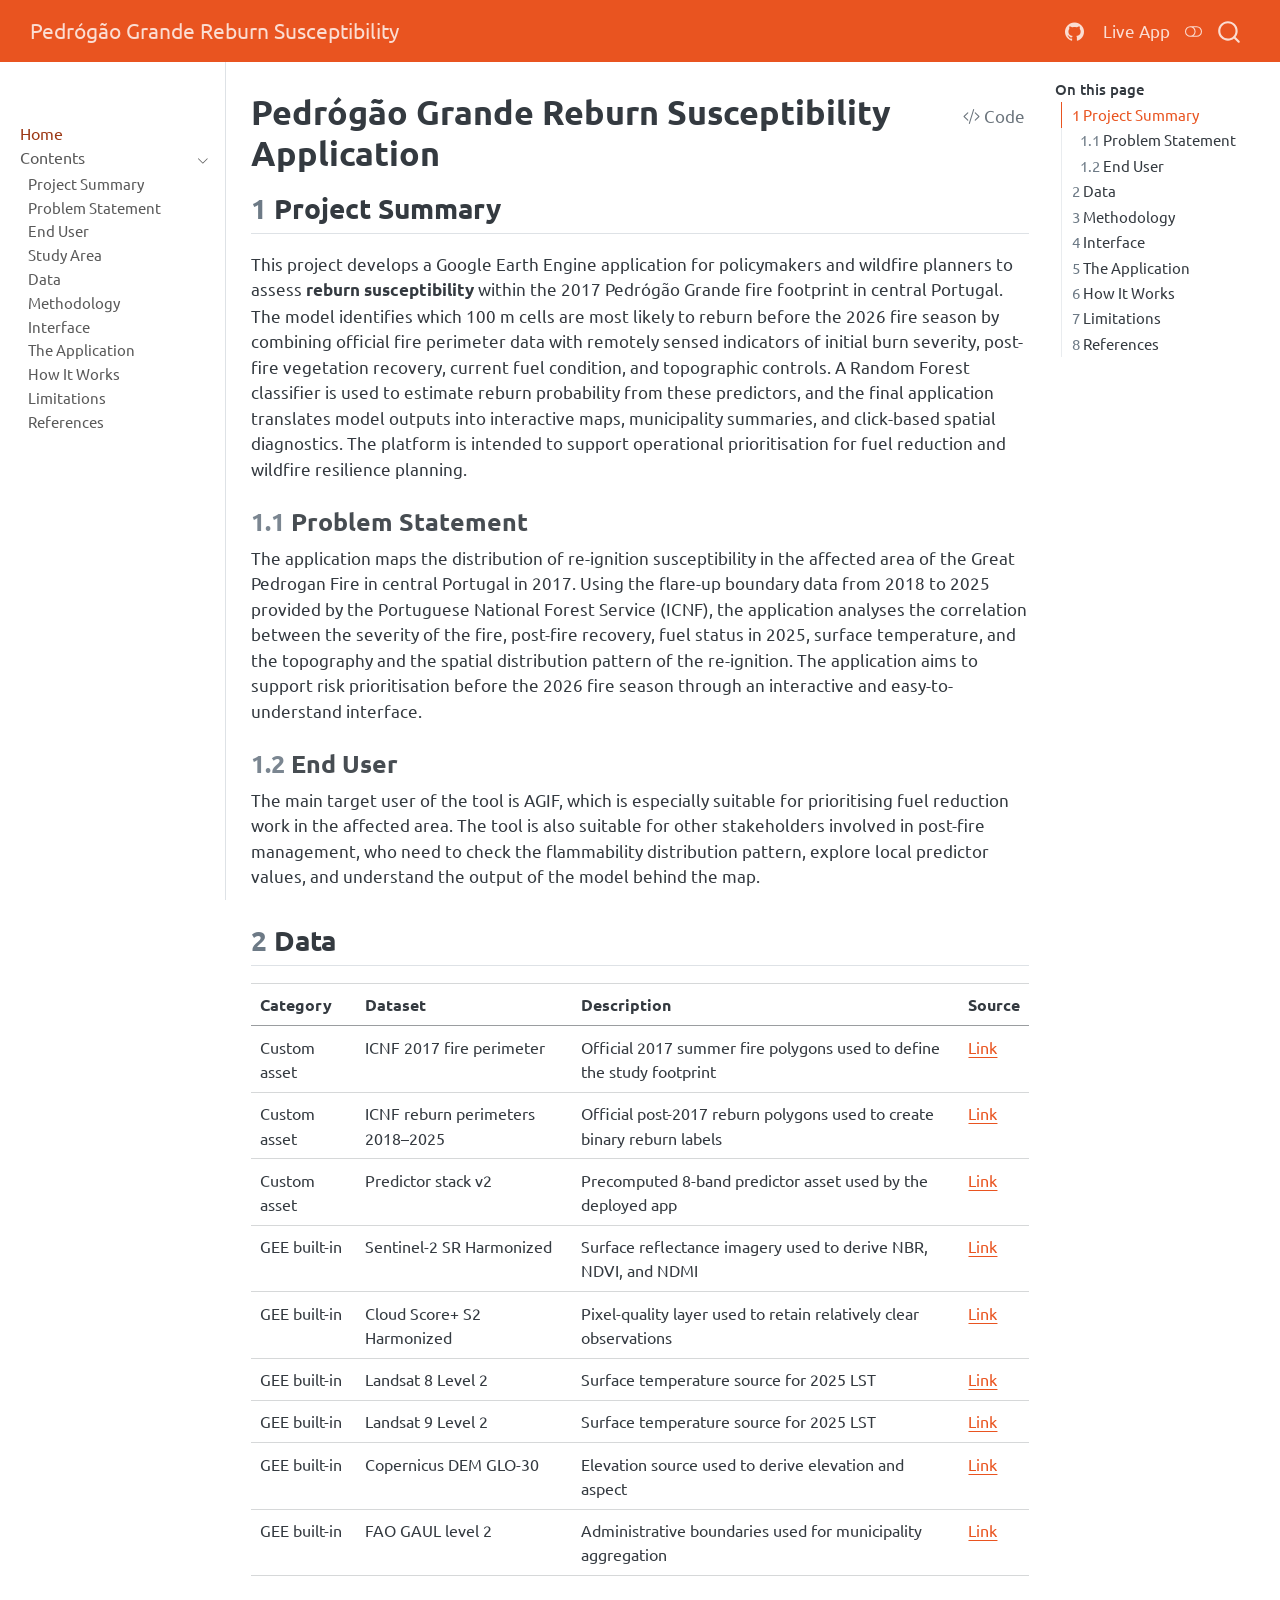
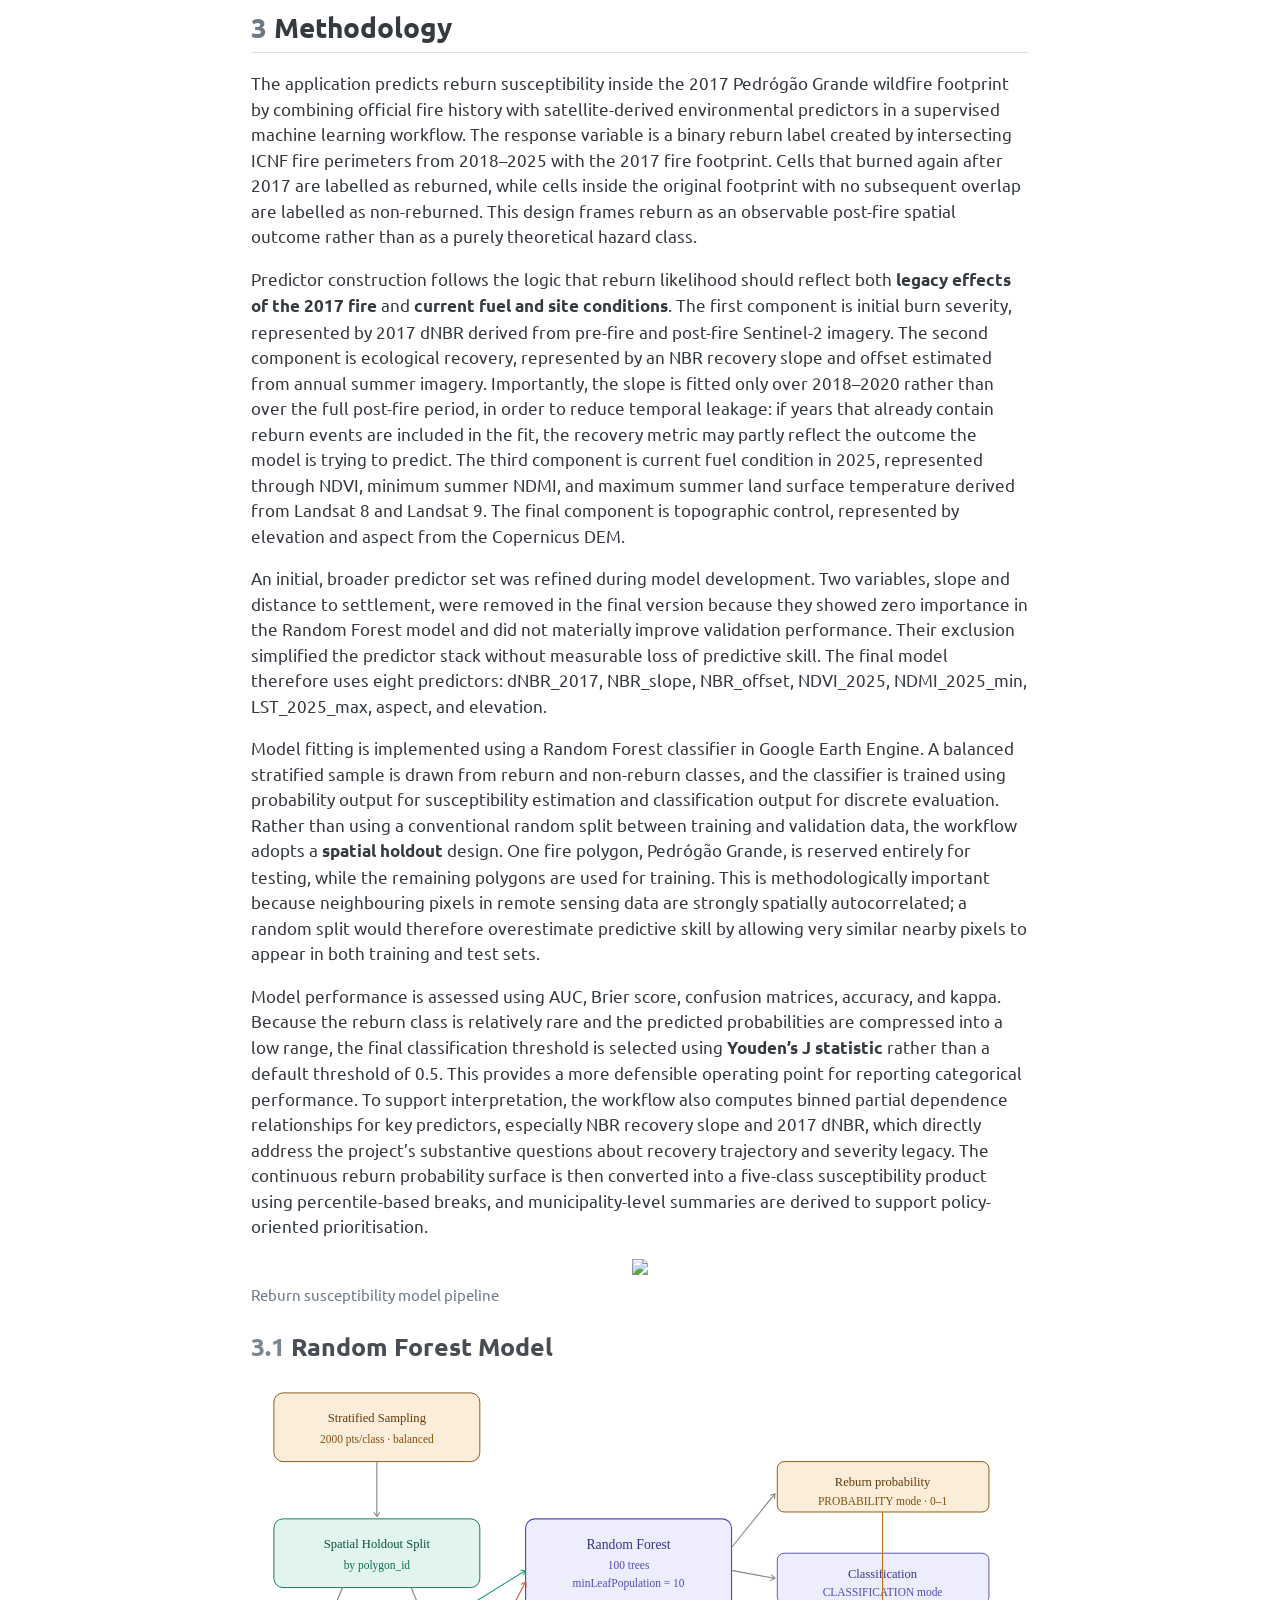
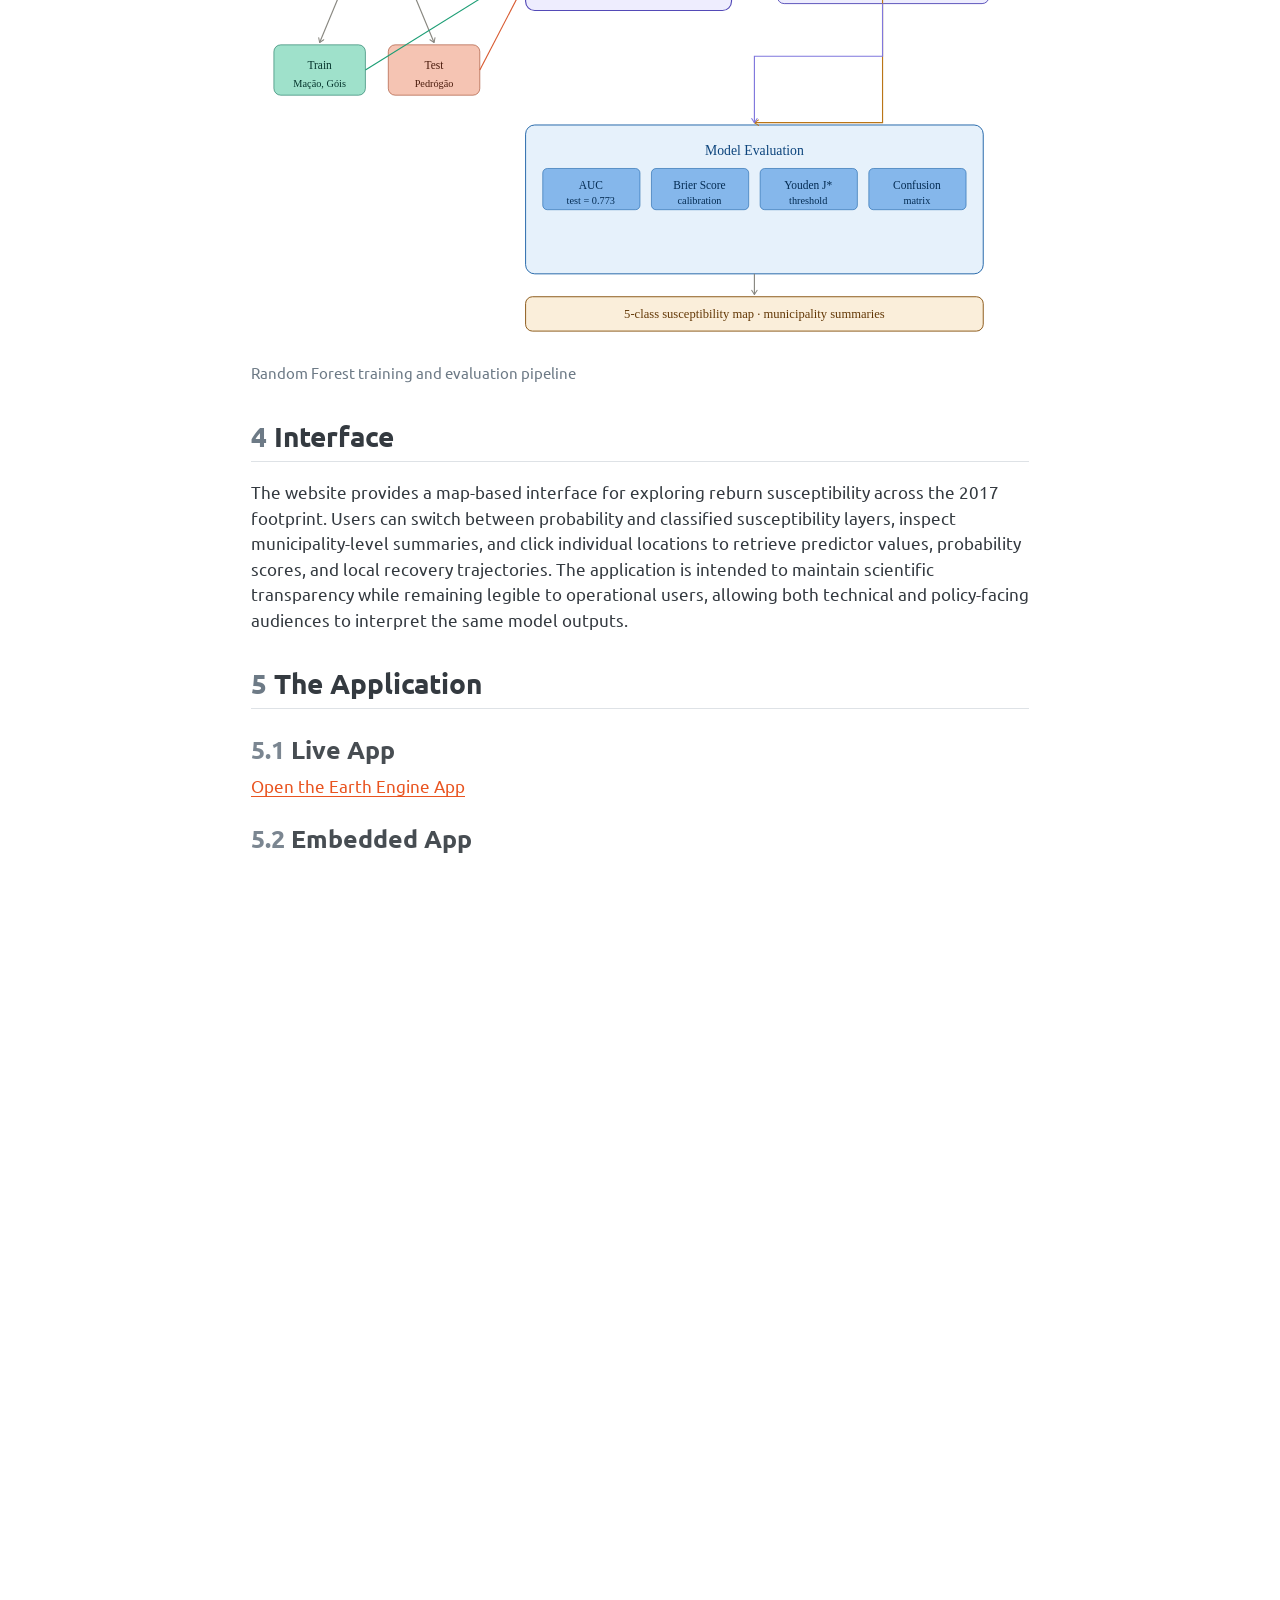
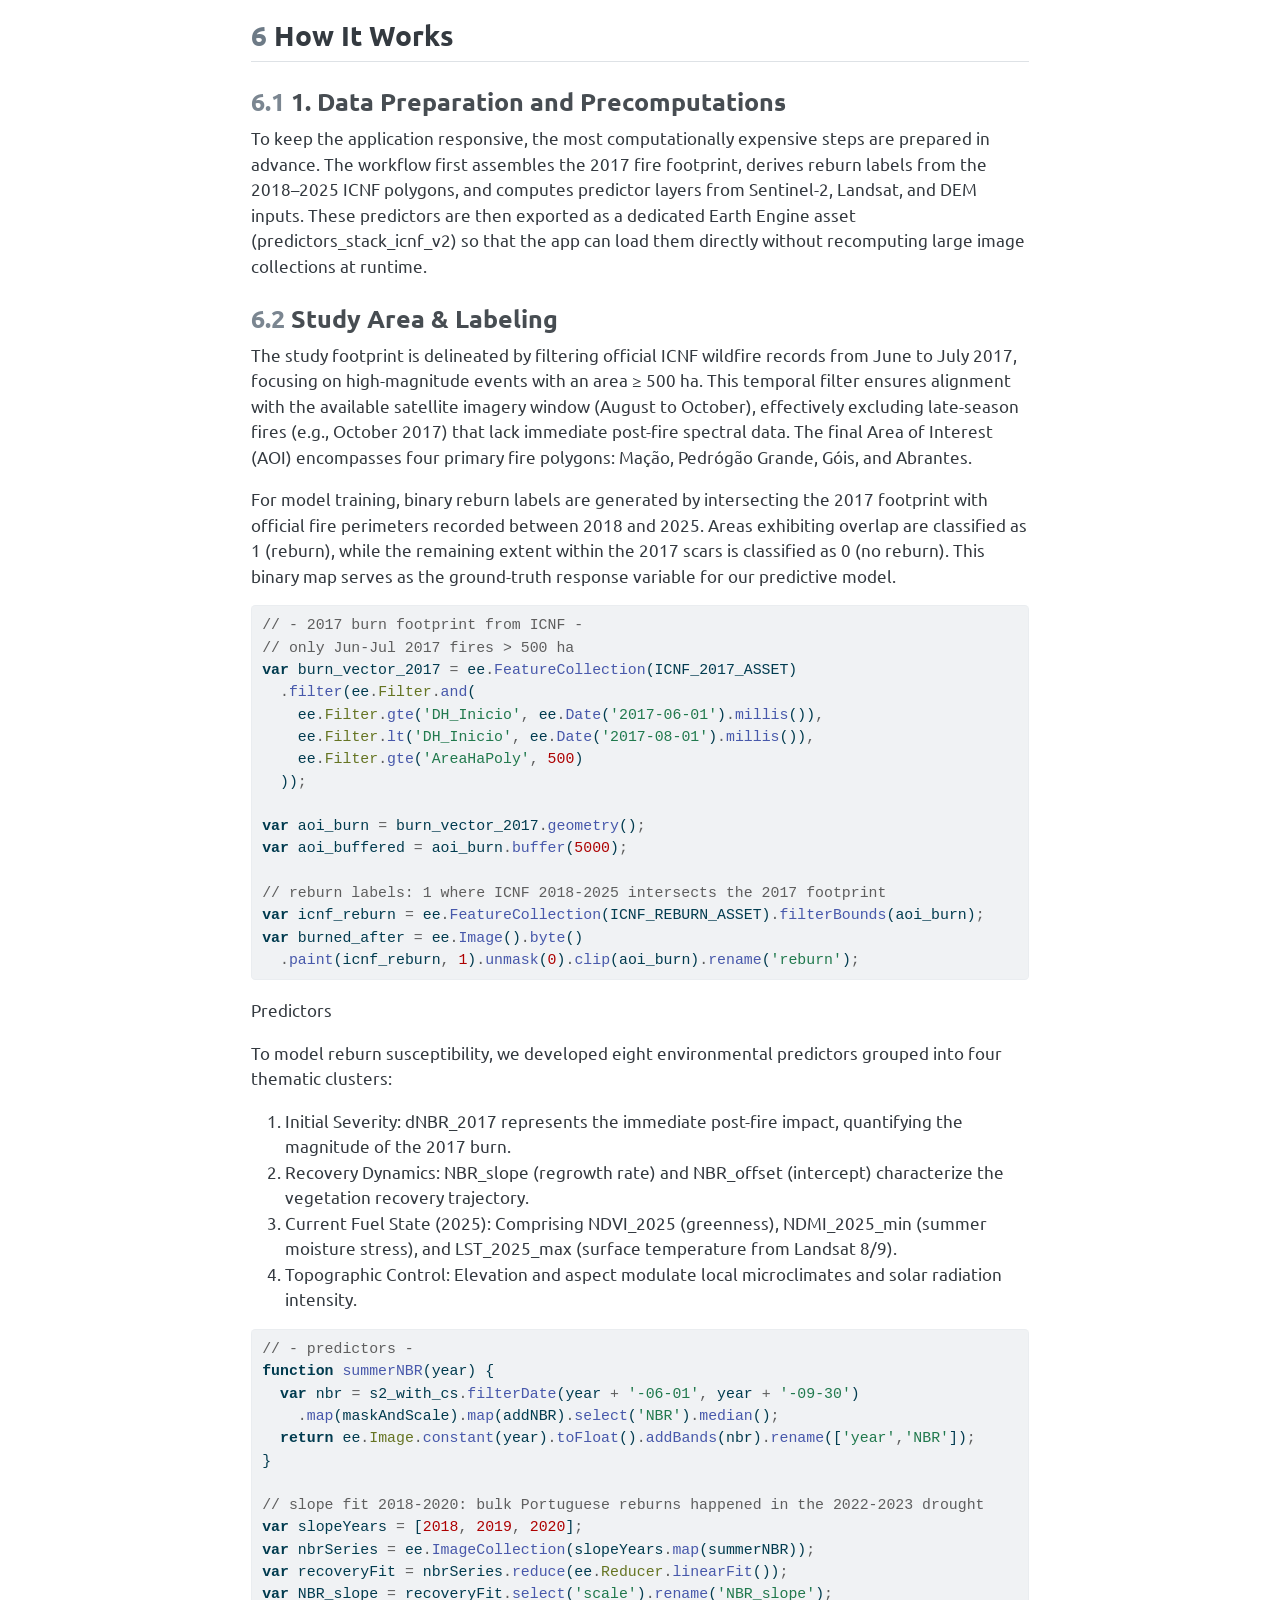
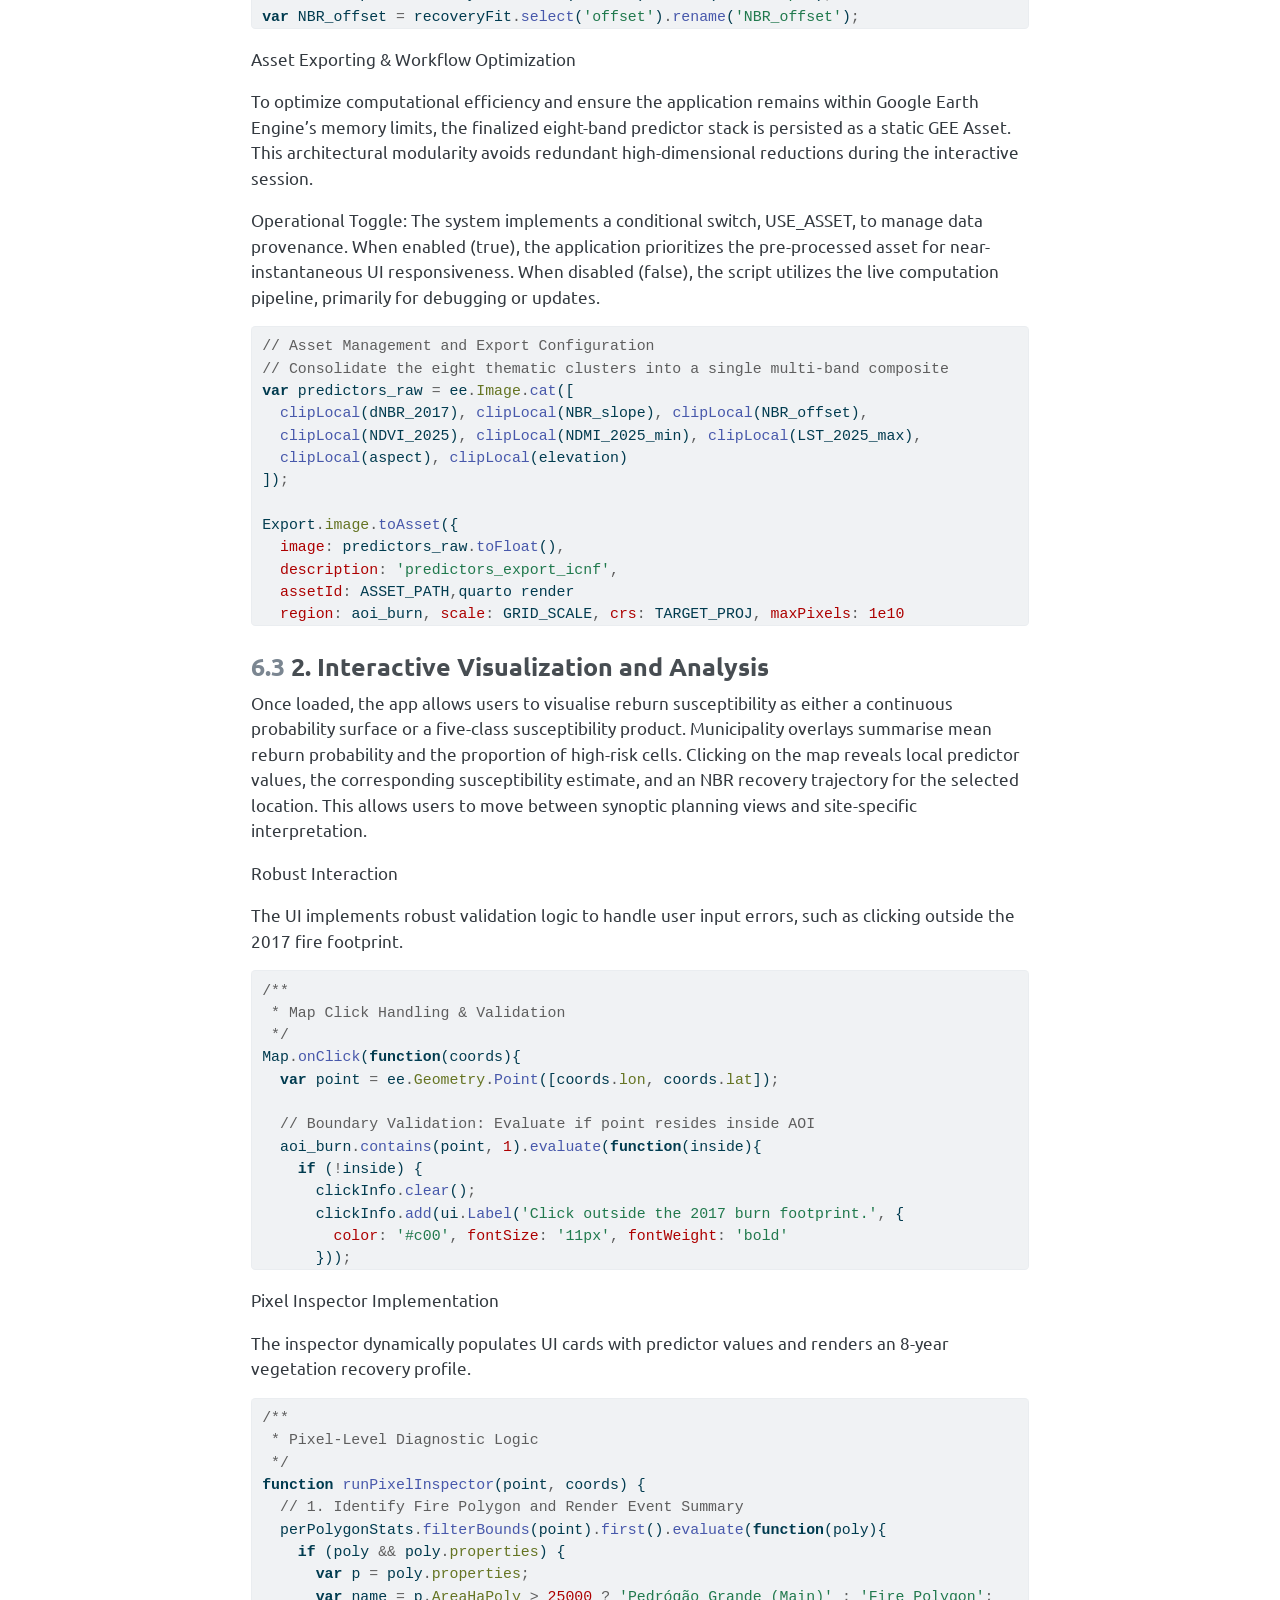
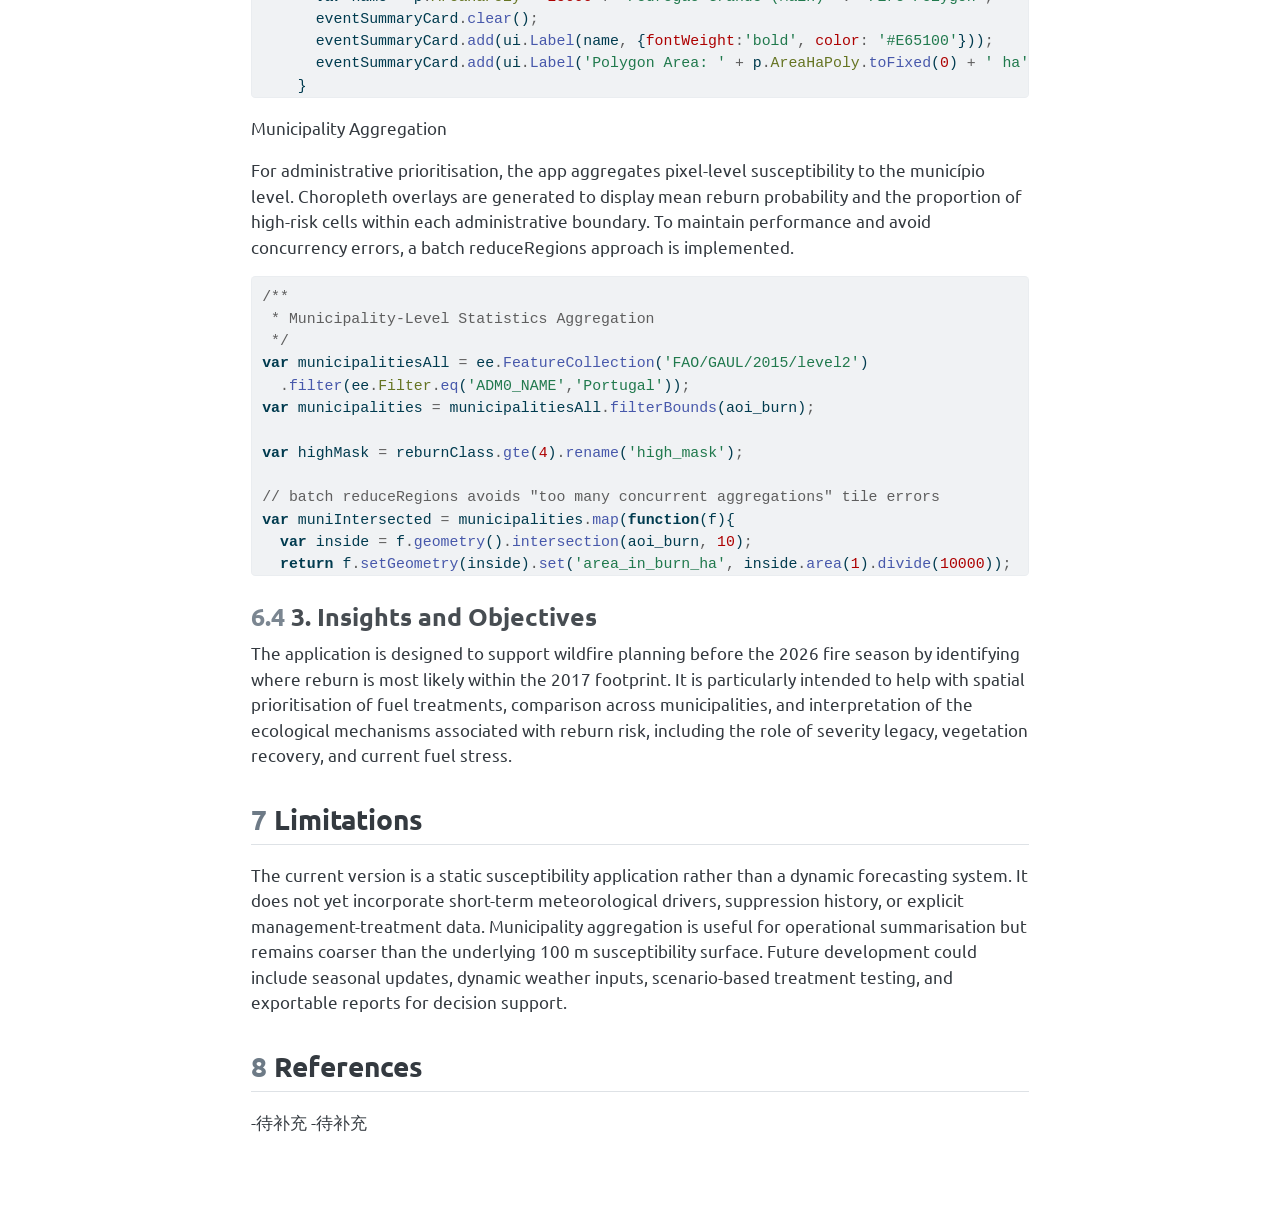
==== commit 094587d3: "fix rf pipeline diagram" ====
--- a/docs/index.html
+++ b/docs/index.html
@@ -435,17 +435,25 @@
   <li><a href="#end-user" id="toc-end-user" class="nav-link" data-scroll-target="#end-user"><span class="header-section-number">1.2</span> End User</a></li>
   </ul></li>
   <li><a href="#data" id="toc-data" class="nav-link" data-scroll-target="#data"><span class="header-section-number">2</span> Data</a></li>
-  <li><a href="#methodology" id="toc-methodology" class="nav-link" data-scroll-target="#methodology"><span class="header-section-number">3</span> Methodology</a></li>
+  <li><a href="#methodology" id="toc-methodology" class="nav-link" data-scroll-target="#methodology"><span class="header-section-number">3</span> Methodology</a>
+  <ul>
+  <li><a href="#random-forest-model" id="toc-random-forest-model" class="nav-link" data-scroll-target="#random-forest-model"><span class="header-section-number">3.1</span> Random Forest Model</a></li>
+  </ul></li>
   <li><a href="#interface" id="toc-interface" class="nav-link" data-scroll-target="#interface"><span class="header-section-number">4</span> Interface</a></li>
   <li><a href="#the-application" id="toc-the-application" class="nav-link" data-scroll-target="#the-application"><span class="header-section-number">5</span> The Application</a>
   <ul>
   <li><a href="#live-app" id="toc-live-app" class="nav-link" data-scroll-target="#live-app"><span class="header-section-number">5.1</span> Live App</a></li>
   <li><a href="#embedded-app" id="toc-embedded-app" class="nav-link" data-scroll-target="#embedded-app"><span class="header-section-number">5.2</span> Embedded App</a></li>
-  <li><a href="#interactive-visualization-and-analysis" id="toc-interactive-visualization-and-analysis" class="nav-link" data-scroll-target="#interactive-visualization-and-analysis"><span class="header-section-number">5.3</span> 2. Interactive Visualization and Analysis</a></li>
-  <li><a href="#insights-and-objectives" id="toc-insights-and-objectives" class="nav-link" data-scroll-target="#insights-and-objectives"><span class="header-section-number">5.4</span> 3. Insights and Objectives</a></li>
   </ul></li>
-  <li><a href="#limitations" id="toc-limitations" class="nav-link" data-scroll-target="#limitations"><span class="header-section-number">6</span> Limitations</a></li>
-  <li><a href="#references" id="toc-references" class="nav-link" data-scroll-target="#references"><span class="header-section-number">7</span> References</a></li>
+  <li><a href="#how-it-works" id="toc-how-it-works" class="nav-link" data-scroll-target="#how-it-works"><span class="header-section-number">6</span> How It Works</a>
+  <ul>
+  <li><a href="#data-preparation-and-precomputations" id="toc-data-preparation-and-precomputations" class="nav-link" data-scroll-target="#data-preparation-and-precomputations"><span class="header-section-number">6.1</span> 1. Data Preparation and Precomputations</a></li>
+  <li><a href="#study-area-labeling" id="toc-study-area-labeling" class="nav-link" data-scroll-target="#study-area-labeling"><span class="header-section-number">6.2</span> Study Area &amp; Labeling</a></li>
+  <li><a href="#interactive-visualization-and-analysis" id="toc-interactive-visualization-and-analysis" class="nav-link" data-scroll-target="#interactive-visualization-and-analysis"><span class="header-section-number">6.3</span> 2. Interactive Visualization and Analysis</a></li>
+  <li><a href="#insights-and-objectives" id="toc-insights-and-objectives" class="nav-link" data-scroll-target="#insights-and-objectives"><span class="header-section-number">6.4</span> 3. Insights and Objectives</a></li>
+  </ul></li>
+  <li><a href="#limitations" id="toc-limitations" class="nav-link" data-scroll-target="#limitations"><span class="header-section-number">7</span> Limitations</a></li>
+  <li><a href="#references" id="toc-references" class="nav-link" data-scroll-target="#references"><span class="header-section-number">8</span> References</a></li>
   </ul>
 </nav>
     </div>
@@ -566,6 +574,15 @@
 <figcaption>Reburn susceptibility model pipeline</figcaption>
 </figure>
 </div>
+<section id="random-forest-model" class="level3" data-number="3.1">
+<h3 data-number="3.1" class="anchored" data-anchor-id="random-forest-model"><span class="header-section-number">3.1</span> Random Forest Model</h3>
+<div class="quarto-figure quarto-figure-center">
+<figure class="figure">
+<p><img src="images/rf_pipeline.svg" class="img-fluid figure-img"></p>
+<figcaption>Random Forest training and evaluation pipeline</figcaption>
+</figure>
+</div>
+</section>
 </section>
 <section id="interface" class="level2" data-number="4">
 <h2 data-number="4" class="anchored" data-anchor-id="interface"><span class="header-section-number">4</span> Interface</h2>
@@ -581,40 +598,34 @@
 <h3 data-number="5.2" class="anchored" data-anchor-id="embedded-app"><span class="header-section-number">5.2</span> Embedded App</h3>
 <iframe src="https://exalted-country-485019-c8.projects.earthengine.app/view/pedrogao-reburn" width="100%" height="700">
 </iframe>
-
-
-## How It Works
-
-### 1. Data Preparation and Precomputations
-
-To keep the application responsive, the most computationally expensive steps are prepared in advance. The workflow first assembles the 2017 fire footprint, derives reburn labels from the 2018–2025 ICNF polygons, and computes predictor layers from Sentinel-2, Landsat, and DEM inputs. These predictors are then exported as a dedicated Earth Engine asset (predictors_stack_icnf_v2) so that the app can load them directly without recomputing large image collections at runtime.
-
-Study Area &amp; Labeling
-
-The study footprint is delineated by filtering official ICNF wildfire records from June to July 2017, focusing on high-magnitude events with an area $\ge 500$ ha. This temporal filter ensures alignment with the available satellite imagery window (August to October), effectively excluding late-season fires (e.g., October 2017) that lack immediate post-fire spectral data. The final Area of Interest (AOI) encompasses four primary fire polygons: Mação, Pedrógão Grande, Góis, and Abrantes.
-
-For model training, binary reburn labels are generated by intersecting the 2017 footprint with official fire perimeters recorded between 2018 and 2025. Areas exhibiting overlap are classified as 1 (reburn), while the remaining extent within the 2017 scars is classified as 0 (no reburn). This binary map serves as the ground-truth response variable for our predictive model.
-
-```{.javascript style="max-height: 300px; overflow-y: auto;"}
-// - 2017 burn footprint from ICNF -
-// only Jun-Jul 2017 fires &gt; 500 ha (Oct fires are after our post-fire imagery window)
-var burn_vector_2017 = ee.FeatureCollection(ICNF_2017_ASSET)
-  .filter(ee.Filter.and(
-    ee.Filter.gte('DH_Inicio', ee.Date('2017-06-01').millis()),
-    ee.Filter.lt('DH_Inicio', ee.Date('2017-08-01').millis()),
-    ee.Filter.gte('AreaHaPoly', 500)
-  ));
-
-var aoi_burn = burn_vector_2017.geometry();
-var aoi_buffered = aoi_burn.buffer(5000);
-
-// reburn labels: 1 where ICNF 2018-2025 intersects the 2017 footprint, else 0
-var icnf_reburn = ee.FeatureCollection(ICNF_REBURN_ASSET).filterBounds(aoi_burn);
-var burned_after = ee.Image().byte()
-  .paint(icnf_reburn, 1).unmask(0).clip(aoi_burn).rename('reburn');
-
-print('polygons kept:', burn_vector_2017.size());
-print('areas (ha):', burn_vector_2017.aggregate_array('AreaHaPoly'));
+</section>
+</section>
+<section id="how-it-works" class="level2" data-number="6">
+<h2 data-number="6" class="anchored" data-anchor-id="how-it-works"><span class="header-section-number">6</span> How It Works</h2>
+<section id="data-preparation-and-precomputations" class="level3" data-number="6.1">
+<h3 data-number="6.1" class="anchored" data-anchor-id="data-preparation-and-precomputations"><span class="header-section-number">6.1</span> 1. Data Preparation and Precomputations</h3>
+<p>To keep the application responsive, the most computationally expensive steps are prepared in advance. The workflow first assembles the 2017 fire footprint, derives reburn labels from the 2018–2025 ICNF polygons, and computes predictor layers from Sentinel-2, Landsat, and DEM inputs. These predictors are then exported as a dedicated Earth Engine asset (predictors_stack_icnf_v2) so that the app can load them directly without recomputing large image collections at runtime.</p>
+</section>
+<section id="study-area-labeling" class="level3" data-number="6.2">
+<h3 data-number="6.2" class="anchored" data-anchor-id="study-area-labeling"><span class="header-section-number">6.2</span> Study Area &amp; Labeling</h3>
+<p>The study footprint is delineated by filtering official ICNF wildfire records from June to July 2017, focusing on high-magnitude events with an area ≥ 500 ha. This temporal filter ensures alignment with the available satellite imagery window (August to October), effectively excluding late-season fires (e.g., October 2017) that lack immediate post-fire spectral data. The final Area of Interest (AOI) encompasses four primary fire polygons: Mação, Pedrógão Grande, Góis, and Abrantes.</p>
+<p>For model training, binary reburn labels are generated by intersecting the 2017 footprint with official fire perimeters recorded between 2018 and 2025. Areas exhibiting overlap are classified as 1 (reburn), while the remaining extent within the 2017 scars is classified as 0 (no reburn). This binary map serves as the ground-truth response variable for our predictive model.</p>
+<div class="code-copy-outer-scaffold"><div class="sourceCode" id="cb1"><pre class="sourceCode javascript code-with-copy"><code class="sourceCode javascript"><span id="cb1-1"><a href="#cb1-1" aria-hidden="true" tabindex="-1"></a><span class="co">// - 2017 burn footprint from ICNF -</span></span>
+<span id="cb1-2"><a href="#cb1-2" aria-hidden="true" tabindex="-1"></a><span class="co">// only Jun-Jul 2017 fires &gt; 500 ha</span></span>
+<span id="cb1-3"><a href="#cb1-3" aria-hidden="true" tabindex="-1"></a><span class="kw">var</span> burn_vector_2017 <span class="op">=</span> ee<span class="op">.</span><span class="fu">FeatureCollection</span>(ICNF_2017_ASSET)</span>
+<span id="cb1-4"><a href="#cb1-4" aria-hidden="true" tabindex="-1"></a>  <span class="op">.</span><span class="fu">filter</span>(ee<span class="op">.</span><span class="at">Filter</span><span class="op">.</span><span class="fu">and</span>(</span>
+<span id="cb1-5"><a href="#cb1-5" aria-hidden="true" tabindex="-1"></a>    ee<span class="op">.</span><span class="at">Filter</span><span class="op">.</span><span class="fu">gte</span>(<span class="st">'DH_Inicio'</span><span class="op">,</span> ee<span class="op">.</span><span class="fu">Date</span>(<span class="st">'2017-06-01'</span>)<span class="op">.</span><span class="fu">millis</span>())<span class="op">,</span></span>
+<span id="cb1-6"><a href="#cb1-6" aria-hidden="true" tabindex="-1"></a>    ee<span class="op">.</span><span class="at">Filter</span><span class="op">.</span><span class="fu">lt</span>(<span class="st">'DH_Inicio'</span><span class="op">,</span> ee<span class="op">.</span><span class="fu">Date</span>(<span class="st">'2017-08-01'</span>)<span class="op">.</span><span class="fu">millis</span>())<span class="op">,</span></span>
+<span id="cb1-7"><a href="#cb1-7" aria-hidden="true" tabindex="-1"></a>    ee<span class="op">.</span><span class="at">Filter</span><span class="op">.</span><span class="fu">gte</span>(<span class="st">'AreaHaPoly'</span><span class="op">,</span> <span class="dv">500</span>)</span>
+<span id="cb1-8"><a href="#cb1-8" aria-hidden="true" tabindex="-1"></a>  ))<span class="op">;</span></span>
+<span id="cb1-9"><a href="#cb1-9" aria-hidden="true" tabindex="-1"></a></span>
+<span id="cb1-10"><a href="#cb1-10" aria-hidden="true" tabindex="-1"></a><span class="kw">var</span> aoi_burn <span class="op">=</span> burn_vector_2017<span class="op">.</span><span class="fu">geometry</span>()<span class="op">;</span></span>
+<span id="cb1-11"><a href="#cb1-11" aria-hidden="true" tabindex="-1"></a><span class="kw">var</span> aoi_buffered <span class="op">=</span> aoi_burn<span class="op">.</span><span class="fu">buffer</span>(<span class="dv">5000</span>)<span class="op">;</span></span>
+<span id="cb1-12"><a href="#cb1-12" aria-hidden="true" tabindex="-1"></a></span>
+<span id="cb1-13"><a href="#cb1-13" aria-hidden="true" tabindex="-1"></a><span class="co">// reburn labels: 1 where ICNF 2018-2025 intersects the 2017 footprint</span></span>
+<span id="cb1-14"><a href="#cb1-14" aria-hidden="true" tabindex="-1"></a><span class="kw">var</span> icnf_reburn <span class="op">=</span> ee<span class="op">.</span><span class="fu">FeatureCollection</span>(ICNF_REBURN_ASSET)<span class="op">.</span><span class="fu">filterBounds</span>(aoi_burn)<span class="op">;</span></span>
+<span id="cb1-15"><a href="#cb1-15" aria-hidden="true" tabindex="-1"></a><span class="kw">var</span> burned_after <span class="op">=</span> ee<span class="op">.</span><span class="fu">Image</span>()<span class="op">.</span><span class="fu">byte</span>()</span>
+<span id="cb1-16"><a href="#cb1-16" aria-hidden="true" tabindex="-1"></a>  <span class="op">.</span><span class="fu">paint</span>(icnf_reburn<span class="op">,</span> <span class="dv">1</span>)<span class="op">.</span><span class="fu">unmask</span>(<span class="dv">0</span>)<span class="op">.</span><span class="fu">clip</span>(aoi_burn)<span class="op">.</span><span class="fu">rename</span>(<span class="st">'reburn'</span>)<span class="op">;</span></span></code></pre></div><button title="Copy to Clipboard" class="code-copy-button"><i class="bi"></i></button></div>
 <p>Predictors</p>
 <p>To model reburn susceptibility, we developed eight environmental predictors grouped into four thematic clusters:</p>
 <ol type="1">
@@ -623,185 +634,185 @@
 <li>Current Fuel State (2025): Comprising NDVI_2025 (greenness), NDMI_2025_min (summer moisture stress), and LST_2025_max (surface temperature from Landsat 8/9).</li>
 <li>Topographic Control: Elevation and aspect modulate local microclimates and solar radiation intensity.</li>
 </ol>
-<div class="code-copy-outer-scaffold"><div class="sourceCode" id="cb1" style="max-height: 300px; overflow-y: auto;"><pre class="sourceCode javascript code-with-copy"><code class="sourceCode javascript"><span id="cb1-1"><a href="#cb1-1" aria-hidden="true" tabindex="-1"></a><span class="co">// - predictors -</span></span>
-<span id="cb1-2"><a href="#cb1-2" aria-hidden="true" tabindex="-1"></a><span class="kw">function</span> <span class="fu">summerNBR</span>(year) {</span>
-<span id="cb1-3"><a href="#cb1-3" aria-hidden="true" tabindex="-1"></a>  <span class="kw">var</span> nbr <span class="op">=</span> s2_with_cs<span class="op">.</span><span class="fu">filterDate</span>(year <span class="op">+</span> <span class="st">'-06-01'</span><span class="op">,</span> year <span class="op">+</span> <span class="st">'-09-30'</span>)</span>
-<span id="cb1-4"><a href="#cb1-4" aria-hidden="true" tabindex="-1"></a>    <span class="op">.</span><span class="fu">map</span>(maskAndScale)<span class="op">.</span><span class="fu">map</span>(addNBR)<span class="op">.</span><span class="fu">select</span>(<span class="st">'NBR'</span>)<span class="op">.</span><span class="fu">median</span>()<span class="op">;</span></span>
-<span id="cb1-5"><a href="#cb1-5" aria-hidden="true" tabindex="-1"></a>  <span class="cf">return</span> ee<span class="op">.</span><span class="at">Image</span><span class="op">.</span><span class="fu">constant</span>(year)<span class="op">.</span><span class="fu">toFloat</span>()<span class="op">.</span><span class="fu">addBands</span>(nbr)<span class="op">.</span><span class="fu">rename</span>([<span class="st">'year'</span><span class="op">,</span><span class="st">'NBR'</span>])<span class="op">;</span></span>
-<span id="cb1-6"><a href="#cb1-6" aria-hidden="true" tabindex="-1"></a>}</span>
-<span id="cb1-7"><a href="#cb1-7" aria-hidden="true" tabindex="-1"></a></span>
-<span id="cb1-8"><a href="#cb1-8" aria-hidden="true" tabindex="-1"></a><span class="co">// slope fit 2018-2020: bulk Portuguese reburns happened in the 2022-2023 drought</span></span>
-<span id="cb1-9"><a href="#cb1-9" aria-hidden="true" tabindex="-1"></a><span class="kw">var</span> slopeYears <span class="op">=</span> [<span class="dv">2018</span><span class="op">,</span> <span class="dv">2019</span><span class="op">,</span> <span class="dv">2020</span>]<span class="op">;</span></span>
-<span id="cb1-10"><a href="#cb1-10" aria-hidden="true" tabindex="-1"></a><span class="kw">var</span> nbrSeries <span class="op">=</span> ee<span class="op">.</span><span class="fu">ImageCollection</span>(slopeYears<span class="op">.</span><span class="fu">map</span>(summerNBR))<span class="op">;</span></span>
-<span id="cb1-11"><a href="#cb1-11" aria-hidden="true" tabindex="-1"></a><span class="kw">var</span> recoveryFit <span class="op">=</span> nbrSeries<span class="op">.</span><span class="fu">reduce</span>(ee<span class="op">.</span><span class="at">Reducer</span><span class="op">.</span><span class="fu">linearFit</span>())<span class="op">;</span></span>
-<span id="cb1-12"><a href="#cb1-12" aria-hidden="true" tabindex="-1"></a><span class="kw">var</span> NBR_slope <span class="op">=</span> recoveryFit<span class="op">.</span><span class="fu">select</span>(<span class="st">'scale'</span>)<span class="op">.</span><span class="fu">rename</span>(<span class="st">'NBR_slope'</span>)<span class="op">;</span></span>
-<span id="cb1-13"><a href="#cb1-13" aria-hidden="true" tabindex="-1"></a><span class="kw">var</span> NBR_offset <span class="op">=</span> recoveryFit<span class="op">.</span><span class="fu">select</span>(<span class="st">'offset'</span>)<span class="op">.</span><span class="fu">rename</span>(<span class="st">'NBR_offset'</span>)<span class="op">;</span></span>
-<span id="cb1-14"><a href="#cb1-14" aria-hidden="true" tabindex="-1"></a></span>
-<span id="cb1-15"><a href="#cb1-15" aria-hidden="true" tabindex="-1"></a><span class="kw">var</span> s2_2025 <span class="op">=</span> s2_with_cs<span class="op">.</span><span class="fu">filterDate</span>(<span class="st">'2025-06-01'</span><span class="op">,</span><span class="st">'2025-09-30'</span>)</span>
-<span id="cb1-16"><a href="#cb1-16" aria-hidden="true" tabindex="-1"></a>  <span class="op">.</span><span class="fu">map</span>(maskAndScale)<span class="op">.</span><span class="fu">map</span>(addNBR)<span class="op">.</span><span class="fu">map</span>(addNDMI)<span class="op">.</span><span class="fu">map</span>(addNDVI)<span class="op">;</span></span>
-<span id="cb1-17"><a href="#cb1-17" aria-hidden="true" tabindex="-1"></a><span class="kw">var</span> NDVI_2025 <span class="op">=</span> s2_2025<span class="op">.</span><span class="fu">select</span>(<span class="st">'NDVI'</span>)<span class="op">.</span><span class="fu">median</span>()<span class="op">.</span><span class="fu">rename</span>(<span class="st">'NDVI_2025'</span>)<span class="op">;</span></span>
-<span id="cb1-18"><a href="#cb1-18" aria-hidden="true" tabindex="-1"></a><span class="kw">var</span> NDMI_2025_min <span class="op">=</span> s2_2025<span class="op">.</span><span class="fu">select</span>(<span class="st">'NDMI'</span>)<span class="op">.</span><span class="fu">min</span>()<span class="op">.</span><span class="fu">rename</span>(<span class="st">'NDMI_2025_min'</span>)<span class="op">;</span></span>
-<span id="cb1-19"><a href="#cb1-19" aria-hidden="true" tabindex="-1"></a></span>
-<span id="cb1-20"><a href="#cb1-20" aria-hidden="true" tabindex="-1"></a><span class="kw">function</span> <span class="fu">landsatLST</span>(img) {</span>
-<span id="cb1-21"><a href="#cb1-21" aria-hidden="true" tabindex="-1"></a>  <span class="kw">var</span> qa <span class="op">=</span> img<span class="op">.</span><span class="fu">select</span>(<span class="st">'QA_PIXEL'</span>)<span class="op">;</span></span>
-<span id="cb1-22"><a href="#cb1-22" aria-hidden="true" tabindex="-1"></a>  <span class="kw">var</span> clear <span class="op">=</span> qa<span class="op">.</span><span class="fu">bitwiseAnd</span>(<span class="dv">1</span> <span class="op">&lt;&lt;</span> <span class="dv">3</span>)<span class="op">.</span><span class="fu">eq</span>(<span class="dv">0</span>)<span class="op">.</span><span class="fu">and</span>(qa<span class="op">.</span><span class="fu">bitwiseAnd</span>(<span class="dv">1</span> <span class="op">&lt;&lt;</span> <span class="dv">4</span>)<span class="op">.</span><span class="fu">eq</span>(<span class="dv">0</span>))<span class="op">;</span></span>
-<span id="cb1-23"><a href="#cb1-23" aria-hidden="true" tabindex="-1"></a>  <span class="cf">return</span> img<span class="op">.</span><span class="fu">select</span>(<span class="st">'ST_B10'</span>)<span class="op">.</span><span class="fu">multiply</span>(<span class="fl">0.00341802</span>)<span class="op">.</span><span class="fu">add</span>(<span class="fl">149.0</span>)<span class="op">.</span><span class="fu">subtract</span>(<span class="fl">273.15</span>)</span>
-<span id="cb1-24"><a href="#cb1-24" aria-hidden="true" tabindex="-1"></a>    <span class="op">.</span><span class="fu">updateMask</span>(clear)<span class="op">.</span><span class="fu">rename</span>(<span class="st">'LST'</span>)<span class="op">;</span></span>
-<span id="cb1-25"><a href="#cb1-25" aria-hidden="true" tabindex="-1"></a>}</span>
-<span id="cb1-26"><a href="#cb1-26" aria-hidden="true" tabindex="-1"></a><span class="kw">var</span> L8 <span class="op">=</span> ee<span class="op">.</span><span class="fu">ImageCollection</span>(<span class="st">'LANDSAT/LC08/C02/T1_L2'</span>)<span class="op">;</span></span>
-<span id="cb1-27"><a href="#cb1-27" aria-hidden="true" tabindex="-1"></a><span class="kw">var</span> L9 <span class="op">=</span> ee<span class="op">.</span><span class="fu">ImageCollection</span>(<span class="st">'LANDSAT/LC09/C02/T1_L2'</span>)<span class="op">;</span></span>
-<span id="cb1-28"><a href="#cb1-28" aria-hidden="true" tabindex="-1"></a><span class="kw">var</span> LST_2025_max <span class="op">=</span> L8<span class="op">.</span><span class="fu">merge</span>(L9)</span>
-<span id="cb1-29"><a href="#cb1-29" aria-hidden="true" tabindex="-1"></a>  <span class="op">.</span><span class="fu">filterDate</span>(<span class="st">'2025-06-01'</span><span class="op">,</span><span class="st">'2025-09-30'</span>)<span class="op">.</span><span class="fu">filterBounds</span>(aoi_burn)</span>
-<span id="cb1-30"><a href="#cb1-30" aria-hidden="true" tabindex="-1"></a>  <span class="op">.</span><span class="fu">map</span>(landsatLST)<span class="op">.</span><span class="fu">max</span>()<span class="op">.</span><span class="fu">rename</span>(<span class="st">'LST_2025_max'</span>)<span class="op">;</span></span>
-<span id="cb1-31"><a href="#cb1-31" aria-hidden="true" tabindex="-1"></a></span>
-<span id="cb1-32"><a href="#cb1-32" aria-hidden="true" tabindex="-1"></a><span class="kw">var</span> dem <span class="op">=</span> ee<span class="op">.</span><span class="fu">ImageCollection</span>(<span class="st">'COPERNICUS/DEM/GLO30'</span>)<span class="op">.</span><span class="fu">mosaic</span>()<span class="op">.</span><span class="fu">select</span>(<span class="st">'DEM'</span>)<span class="op">.</span><span class="fu">rename</span>(<span class="st">'elevation'</span>)<span class="op">;</span></span>
-<span id="cb1-33"><a href="#cb1-33" aria-hidden="true" tabindex="-1"></a><span class="kw">var</span> terrain <span class="op">=</span> ee<span class="op">.</span><span class="at">Terrain</span><span class="op">.</span><span class="fu">products</span>(dem)<span class="op">;</span></span>
-<span id="cb1-34"><a href="#cb1-34" aria-hidden="true" tabindex="-1"></a><span class="co">// slope dropped: zero RF importance at 100 m (resampling smoothing)</span></span>
-<span id="cb1-35"><a href="#cb1-35" aria-hidden="true" tabindex="-1"></a><span class="kw">var</span> aspect <span class="op">=</span> terrain<span class="op">.</span><span class="fu">select</span>(<span class="st">'aspect'</span>)<span class="op">.</span><span class="fu">unmask</span>(<span class="dv">0</span>)<span class="op">.</span><span class="fu">rename</span>(<span class="st">'aspect'</span>)<span class="op">;</span></span>
-<span id="cb1-36"><a href="#cb1-36" aria-hidden="true" tabindex="-1"></a><span class="kw">var</span> elevation <span class="op">=</span> dem<span class="op">.</span><span class="fu">unmask</span>(<span class="dv">0</span>)<span class="op">;</span></span>
-<span id="cb1-37"><a href="#cb1-37" aria-hidden="true" tabindex="-1"></a></span>
-<span id="cb1-38"><a href="#cb1-38" aria-hidden="true" tabindex="-1"></a><span class="co">// dist_settlement dropped in v2: zero RF importance at 100 m</span></span>
-<span id="cb1-39"><a href="#cb1-39" aria-hidden="true" tabindex="-1"></a><span class="co">// (rural footprint, uniform settlement distance, signal absorbed by elevation)</span></span>
-<span id="cb1-40"><a href="#cb1-40" aria-hidden="true" tabindex="-1"></a></span>
-<span id="cb1-41"><a href="#cb1-41" aria-hidden="true" tabindex="-1"></a><span class="kw">function</span> <span class="fu">clipLocal</span>(img) { <span class="cf">return</span> img<span class="op">.</span><span class="fu">clip</span>(aoi_buffered)<span class="op">;</span> }</span></code></pre></div><button title="Copy to Clipboard" class="code-copy-button"><i class="bi"></i></button></div>
+<div class="code-copy-outer-scaffold"><div class="sourceCode" id="cb2" style="max-height: 300px; overflow-y: auto;"><pre class="sourceCode javascript code-with-copy"><code class="sourceCode javascript"><span id="cb2-1"><a href="#cb2-1" aria-hidden="true" tabindex="-1"></a><span class="co">// - predictors -</span></span>
+<span id="cb2-2"><a href="#cb2-2" aria-hidden="true" tabindex="-1"></a><span class="kw">function</span> <span class="fu">summerNBR</span>(year) {</span>
+<span id="cb2-3"><a href="#cb2-3" aria-hidden="true" tabindex="-1"></a>  <span class="kw">var</span> nbr <span class="op">=</span> s2_with_cs<span class="op">.</span><span class="fu">filterDate</span>(year <span class="op">+</span> <span class="st">'-06-01'</span><span class="op">,</span> year <span class="op">+</span> <span class="st">'-09-30'</span>)</span>
+<span id="cb2-4"><a href="#cb2-4" aria-hidden="true" tabindex="-1"></a>    <span class="op">.</span><span class="fu">map</span>(maskAndScale)<span class="op">.</span><span class="fu">map</span>(addNBR)<span class="op">.</span><span class="fu">select</span>(<span class="st">'NBR'</span>)<span class="op">.</span><span class="fu">median</span>()<span class="op">;</span></span>
+<span id="cb2-5"><a href="#cb2-5" aria-hidden="true" tabindex="-1"></a>  <span class="cf">return</span> ee<span class="op">.</span><span class="at">Image</span><span class="op">.</span><span class="fu">constant</span>(year)<span class="op">.</span><span class="fu">toFloat</span>()<span class="op">.</span><span class="fu">addBands</span>(nbr)<span class="op">.</span><span class="fu">rename</span>([<span class="st">'year'</span><span class="op">,</span><span class="st">'NBR'</span>])<span class="op">;</span></span>
+<span id="cb2-6"><a href="#cb2-6" aria-hidden="true" tabindex="-1"></a>}</span>
+<span id="cb2-7"><a href="#cb2-7" aria-hidden="true" tabindex="-1"></a></span>
+<span id="cb2-8"><a href="#cb2-8" aria-hidden="true" tabindex="-1"></a><span class="co">// slope fit 2018-2020: bulk Portuguese reburns happened in the 2022-2023 drought</span></span>
+<span id="cb2-9"><a href="#cb2-9" aria-hidden="true" tabindex="-1"></a><span class="kw">var</span> slopeYears <span class="op">=</span> [<span class="dv">2018</span><span class="op">,</span> <span class="dv">2019</span><span class="op">,</span> <span class="dv">2020</span>]<span class="op">;</span></span>
+<span id="cb2-10"><a href="#cb2-10" aria-hidden="true" tabindex="-1"></a><span class="kw">var</span> nbrSeries <span class="op">=</span> ee<span class="op">.</span><span class="fu">ImageCollection</span>(slopeYears<span class="op">.</span><span class="fu">map</span>(summerNBR))<span class="op">;</span></span>
+<span id="cb2-11"><a href="#cb2-11" aria-hidden="true" tabindex="-1"></a><span class="kw">var</span> recoveryFit <span class="op">=</span> nbrSeries<span class="op">.</span><span class="fu">reduce</span>(ee<span class="op">.</span><span class="at">Reducer</span><span class="op">.</span><span class="fu">linearFit</span>())<span class="op">;</span></span>
+<span id="cb2-12"><a href="#cb2-12" aria-hidden="true" tabindex="-1"></a><span class="kw">var</span> NBR_slope <span class="op">=</span> recoveryFit<span class="op">.</span><span class="fu">select</span>(<span class="st">'scale'</span>)<span class="op">.</span><span class="fu">rename</span>(<span class="st">'NBR_slope'</span>)<span class="op">;</span></span>
+<span id="cb2-13"><a href="#cb2-13" aria-hidden="true" tabindex="-1"></a><span class="kw">var</span> NBR_offset <span class="op">=</span> recoveryFit<span class="op">.</span><span class="fu">select</span>(<span class="st">'offset'</span>)<span class="op">.</span><span class="fu">rename</span>(<span class="st">'NBR_offset'</span>)<span class="op">;</span></span>
+<span id="cb2-14"><a href="#cb2-14" aria-hidden="true" tabindex="-1"></a></span>
+<span id="cb2-15"><a href="#cb2-15" aria-hidden="true" tabindex="-1"></a><span class="kw">var</span> s2_2025 <span class="op">=</span> s2_with_cs<span class="op">.</span><span class="fu">filterDate</span>(<span class="st">'2025-06-01'</span><span class="op">,</span><span class="st">'2025-09-30'</span>)</span>
+<span id="cb2-16"><a href="#cb2-16" aria-hidden="true" tabindex="-1"></a>  <span class="op">.</span><span class="fu">map</span>(maskAndScale)<span class="op">.</span><span class="fu">map</span>(addNBR)<span class="op">.</span><span class="fu">map</span>(addNDMI)<span class="op">.</span><span class="fu">map</span>(addNDVI)<span class="op">;</span></span>
+<span id="cb2-17"><a href="#cb2-17" aria-hidden="true" tabindex="-1"></a><span class="kw">var</span> NDVI_2025 <span class="op">=</span> s2_2025<span class="op">.</span><span class="fu">select</span>(<span class="st">'NDVI'</span>)<span class="op">.</span><span class="fu">median</span>()<span class="op">.</span><span class="fu">rename</span>(<span class="st">'NDVI_2025'</span>)<span class="op">;</span></span>
+<span id="cb2-18"><a href="#cb2-18" aria-hidden="true" tabindex="-1"></a><span class="kw">var</span> NDMI_2025_min <span class="op">=</span> s2_2025<span class="op">.</span><span class="fu">select</span>(<span class="st">'NDMI'</span>)<span class="op">.</span><span class="fu">min</span>()<span class="op">.</span><span class="fu">rename</span>(<span class="st">'NDMI_2025_min'</span>)<span class="op">;</span></span>
+<span id="cb2-19"><a href="#cb2-19" aria-hidden="true" tabindex="-1"></a></span>
+<span id="cb2-20"><a href="#cb2-20" aria-hidden="true" tabindex="-1"></a><span class="kw">function</span> <span class="fu">landsatLST</span>(img) {</span>
+<span id="cb2-21"><a href="#cb2-21" aria-hidden="true" tabindex="-1"></a>  <span class="kw">var</span> qa <span class="op">=</span> img<span class="op">.</span><span class="fu">select</span>(<span class="st">'QA_PIXEL'</span>)<span class="op">;</span></span>
+<span id="cb2-22"><a href="#cb2-22" aria-hidden="true" tabindex="-1"></a>  <span class="kw">var</span> clear <span class="op">=</span> qa<span class="op">.</span><span class="fu">bitwiseAnd</span>(<span class="dv">1</span> <span class="op">&lt;&lt;</span> <span class="dv">3</span>)<span class="op">.</span><span class="fu">eq</span>(<span class="dv">0</span>)<span class="op">.</span><span class="fu">and</span>(qa<span class="op">.</span><span class="fu">bitwiseAnd</span>(<span class="dv">1</span> <span class="op">&lt;&lt;</span> <span class="dv">4</span>)<span class="op">.</span><span class="fu">eq</span>(<span class="dv">0</span>))<span class="op">;</span></span>
+<span id="cb2-23"><a href="#cb2-23" aria-hidden="true" tabindex="-1"></a>  <span class="cf">return</span> img<span class="op">.</span><span class="fu">select</span>(<span class="st">'ST_B10'</span>)<span class="op">.</span><span class="fu">multiply</span>(<span class="fl">0.00341802</span>)<span class="op">.</span><span class="fu">add</span>(<span class="fl">149.0</span>)<span class="op">.</span><span class="fu">subtract</span>(<span class="fl">273.15</span>)</span>
+<span id="cb2-24"><a href="#cb2-24" aria-hidden="true" tabindex="-1"></a>    <span class="op">.</span><span class="fu">updateMask</span>(clear)<span class="op">.</span><span class="fu">rename</span>(<span class="st">'LST'</span>)<span class="op">;</span></span>
+<span id="cb2-25"><a href="#cb2-25" aria-hidden="true" tabindex="-1"></a>}</span>
+<span id="cb2-26"><a href="#cb2-26" aria-hidden="true" tabindex="-1"></a><span class="kw">var</span> L8 <span class="op">=</span> ee<span class="op">.</span><span class="fu">ImageCollection</span>(<span class="st">'LANDSAT/LC08/C02/T1_L2'</span>)<span class="op">;</span></span>
+<span id="cb2-27"><a href="#cb2-27" aria-hidden="true" tabindex="-1"></a><span class="kw">var</span> L9 <span class="op">=</span> ee<span class="op">.</span><span class="fu">ImageCollection</span>(<span class="st">'LANDSAT/LC09/C02/T1_L2'</span>)<span class="op">;</span></span>
+<span id="cb2-28"><a href="#cb2-28" aria-hidden="true" tabindex="-1"></a><span class="kw">var</span> LST_2025_max <span class="op">=</span> L8<span class="op">.</span><span class="fu">merge</span>(L9)</span>
+<span id="cb2-29"><a href="#cb2-29" aria-hidden="true" tabindex="-1"></a>  <span class="op">.</span><span class="fu">filterDate</span>(<span class="st">'2025-06-01'</span><span class="op">,</span><span class="st">'2025-09-30'</span>)<span class="op">.</span><span class="fu">filterBounds</span>(aoi_burn)</span>
+<span id="cb2-30"><a href="#cb2-30" aria-hidden="true" tabindex="-1"></a>  <span class="op">.</span><span class="fu">map</span>(landsatLST)<span class="op">.</span><span class="fu">max</span>()<span class="op">.</span><span class="fu">rename</span>(<span class="st">'LST_2025_max'</span>)<span class="op">;</span></span>
+<span id="cb2-31"><a href="#cb2-31" aria-hidden="true" tabindex="-1"></a></span>
+<span id="cb2-32"><a href="#cb2-32" aria-hidden="true" tabindex="-1"></a><span class="kw">var</span> dem <span class="op">=</span> ee<span class="op">.</span><span class="fu">ImageCollection</span>(<span class="st">'COPERNICUS/DEM/GLO30'</span>)<span class="op">.</span><span class="fu">mosaic</span>()<span class="op">.</span><span class="fu">select</span>(<span class="st">'DEM'</span>)<span class="op">.</span><span class="fu">rename</span>(<span class="st">'elevation'</span>)<span class="op">;</span></span>
+<span id="cb2-33"><a href="#cb2-33" aria-hidden="true" tabindex="-1"></a><span class="kw">var</span> terrain <span class="op">=</span> ee<span class="op">.</span><span class="at">Terrain</span><span class="op">.</span><span class="fu">products</span>(dem)<span class="op">;</span></span>
+<span id="cb2-34"><a href="#cb2-34" aria-hidden="true" tabindex="-1"></a><span class="co">// slope dropped: zero RF importance at 100 m (resampling smoothing)</span></span>
+<span id="cb2-35"><a href="#cb2-35" aria-hidden="true" tabindex="-1"></a><span class="kw">var</span> aspect <span class="op">=</span> terrain<span class="op">.</span><span class="fu">select</span>(<span class="st">'aspect'</span>)<span class="op">.</span><span class="fu">unmask</span>(<span class="dv">0</span>)<span class="op">.</span><span class="fu">rename</span>(<span class="st">'aspect'</span>)<span class="op">;</span></span>
+<span id="cb2-36"><a href="#cb2-36" aria-hidden="true" tabindex="-1"></a><span class="kw">var</span> elevation <span class="op">=</span> dem<span class="op">.</span><span class="fu">unmask</span>(<span class="dv">0</span>)<span class="op">;</span></span>
+<span id="cb2-37"><a href="#cb2-37" aria-hidden="true" tabindex="-1"></a></span>
+<span id="cb2-38"><a href="#cb2-38" aria-hidden="true" tabindex="-1"></a><span class="co">// dist_settlement dropped in v2: zero RF importance at 100 m</span></span>
+<span id="cb2-39"><a href="#cb2-39" aria-hidden="true" tabindex="-1"></a><span class="co">// (rural footprint, uniform settlement distance, signal absorbed by elevation)</span></span>
+<span id="cb2-40"><a href="#cb2-40" aria-hidden="true" tabindex="-1"></a></span>
+<span id="cb2-41"><a href="#cb2-41" aria-hidden="true" tabindex="-1"></a><span class="kw">function</span> <span class="fu">clipLocal</span>(img) { <span class="cf">return</span> img<span class="op">.</span><span class="fu">clip</span>(aoi_buffered)<span class="op">;</span> }</span></code></pre></div><button title="Copy to Clipboard" class="code-copy-button"><i class="bi"></i></button></div>
 <p>Asset Exporting &amp; Workflow Optimization</p>
 <p>To optimize computational efficiency and ensure the application remains within Google Earth Engine’s memory limits, the finalized eight-band predictor stack is persisted as a static GEE Asset. This architectural modularity avoids redundant high-dimensional reductions during the interactive session.</p>
 <p>Operational Toggle: The system implements a conditional switch, USE_ASSET, to manage data provenance. When enabled (true), the application prioritizes the pre-processed asset for near-instantaneous UI responsiveness. When disabled (false), the script utilizes the live computation pipeline, primarily for debugging or updates.</p>
-<div class="code-copy-outer-scaffold"><div class="sourceCode" id="cb2" style="max-height: 300px; overflow-y: auto;"><pre class="sourceCode javascript code-with-copy"><code class="sourceCode javascript"><span id="cb2-1"><a href="#cb2-1" aria-hidden="true" tabindex="-1"></a><span class="co">// Asset Management and Export Configuration</span></span>
-<span id="cb2-2"><a href="#cb2-2" aria-hidden="true" tabindex="-1"></a><span class="co">// Consolidate the eight thematic clusters into a single multi-band composite</span></span>
-<span id="cb2-3"><a href="#cb2-3" aria-hidden="true" tabindex="-1"></a><span class="kw">var</span> predictors_raw <span class="op">=</span> ee<span class="op">.</span><span class="at">Image</span><span class="op">.</span><span class="fu">cat</span>([</span>
-<span id="cb2-4"><a href="#cb2-4" aria-hidden="true" tabindex="-1"></a>  <span class="fu">clipLocal</span>(dNBR_2017)<span class="op">,</span> <span class="fu">clipLocal</span>(NBR_slope)<span class="op">,</span> <span class="fu">clipLocal</span>(NBR_offset)<span class="op">,</span></span>
-<span id="cb2-5"><a href="#cb2-5" aria-hidden="true" tabindex="-1"></a>  <span class="fu">clipLocal</span>(NDVI_2025)<span class="op">,</span> <span class="fu">clipLocal</span>(NDMI_2025_min)<span class="op">,</span> <span class="fu">clipLocal</span>(LST_2025_max)<span class="op">,</span></span>
-<span id="cb2-6"><a href="#cb2-6" aria-hidden="true" tabindex="-1"></a>  <span class="fu">clipLocal</span>(aspect)<span class="op">,</span> <span class="fu">clipLocal</span>(elevation)</span>
-<span id="cb2-7"><a href="#cb2-7" aria-hidden="true" tabindex="-1"></a>])<span class="op">;</span></span>
-<span id="cb2-8"><a href="#cb2-8" aria-hidden="true" tabindex="-1"></a></span>
-<span id="cb2-9"><a href="#cb2-9" aria-hidden="true" tabindex="-1"></a>Export<span class="op">.</span><span class="at">image</span><span class="op">.</span><span class="fu">toAsset</span>({</span>
-<span id="cb2-10"><a href="#cb2-10" aria-hidden="true" tabindex="-1"></a>  <span class="dt">image</span><span class="op">:</span> predictors_raw<span class="op">.</span><span class="fu">toFloat</span>()<span class="op">,</span></span>
-<span id="cb2-11"><a href="#cb2-11" aria-hidden="true" tabindex="-1"></a>  <span class="dt">description</span><span class="op">:</span> <span class="st">'predictors_export_icnf'</span><span class="op">,</span></span>
-<span id="cb2-12"><a href="#cb2-12" aria-hidden="true" tabindex="-1"></a>  <span class="dt">assetId</span><span class="op">:</span> ASSET_PATH<span class="op">,</span>quarto render</span>
-<span id="cb2-13"><a href="#cb2-13" aria-hidden="true" tabindex="-1"></a>  <span class="dt">region</span><span class="op">:</span> aoi_burn<span class="op">,</span> <span class="dt">scale</span><span class="op">:</span> GRID_SCALE<span class="op">,</span> <span class="dt">crs</span><span class="op">:</span> TARGET_PROJ<span class="op">,</span> <span class="dt">maxPixels</span><span class="op">:</span> <span class="fl">1e10</span></span>
-<span id="cb2-14"><a href="#cb2-14" aria-hidden="true" tabindex="-1"></a>})<span class="op">;</span></span>
-<span id="cb2-15"><a href="#cb2-15" aria-hidden="true" tabindex="-1"></a></span>
-<span id="cb2-16"><a href="#cb2-16" aria-hidden="true" tabindex="-1"></a><span class="kw">var</span> predictors <span class="op">=</span> USE_ASSET <span class="op">?</span> ee<span class="op">.</span><span class="fu">Image</span>(ASSET_PATH)<span class="op">.</span><span class="fu">clip</span>(aoi_burn) <span class="op">:</span> predictors_raw<span class="op">.</span><span class="fu">clip</span>(aoi_burn)<span class="op">;</span></span>
-<span id="cb2-17"><a href="#cb2-17" aria-hidden="true" tabindex="-1"></a><span class="kw">var</span> label_100m <span class="op">=</span> burned_after<span class="op">.</span><span class="fu">clip</span>(aoi_burn)<span class="op">.</span><span class="fu">rename</span>(<span class="st">'reburn'</span>)<span class="op">;</span></span></code></pre></div><button title="Copy to Clipboard" class="code-copy-button"><i class="bi"></i></button></div>
+<div class="code-copy-outer-scaffold"><div class="sourceCode" id="cb3" style="max-height: 300px; overflow-y: auto;"><pre class="sourceCode javascript code-with-copy"><code class="sourceCode javascript"><span id="cb3-1"><a href="#cb3-1" aria-hidden="true" tabindex="-1"></a><span class="co">// Asset Management and Export Configuration</span></span>
+<span id="cb3-2"><a href="#cb3-2" aria-hidden="true" tabindex="-1"></a><span class="co">// Consolidate the eight thematic clusters into a single multi-band composite</span></span>
+<span id="cb3-3"><a href="#cb3-3" aria-hidden="true" tabindex="-1"></a><span class="kw">var</span> predictors_raw <span class="op">=</span> ee<span class="op">.</span><span class="at">Image</span><span class="op">.</span><span class="fu">cat</span>([</span>
+<span id="cb3-4"><a href="#cb3-4" aria-hidden="true" tabindex="-1"></a>  <span class="fu">clipLocal</span>(dNBR_2017)<span class="op">,</span> <span class="fu">clipLocal</span>(NBR_slope)<span class="op">,</span> <span class="fu">clipLocal</span>(NBR_offset)<span class="op">,</span></span>
+<span id="cb3-5"><a href="#cb3-5" aria-hidden="true" tabindex="-1"></a>  <span class="fu">clipLocal</span>(NDVI_2025)<span class="op">,</span> <span class="fu">clipLocal</span>(NDMI_2025_min)<span class="op">,</span> <span class="fu">clipLocal</span>(LST_2025_max)<span class="op">,</span></span>
+<span id="cb3-6"><a href="#cb3-6" aria-hidden="true" tabindex="-1"></a>  <span class="fu">clipLocal</span>(aspect)<span class="op">,</span> <span class="fu">clipLocal</span>(elevation)</span>
+<span id="cb3-7"><a href="#cb3-7" aria-hidden="true" tabindex="-1"></a>])<span class="op">;</span></span>
+<span id="cb3-8"><a href="#cb3-8" aria-hidden="true" tabindex="-1"></a></span>
+<span id="cb3-9"><a href="#cb3-9" aria-hidden="true" tabindex="-1"></a>Export<span class="op">.</span><span class="at">image</span><span class="op">.</span><span class="fu">toAsset</span>({</span>
+<span id="cb3-10"><a href="#cb3-10" aria-hidden="true" tabindex="-1"></a>  <span class="dt">image</span><span class="op">:</span> predictors_raw<span class="op">.</span><span class="fu">toFloat</span>()<span class="op">,</span></span>
+<span id="cb3-11"><a href="#cb3-11" aria-hidden="true" tabindex="-1"></a>  <span class="dt">description</span><span class="op">:</span> <span class="st">'predictors_export_icnf'</span><span class="op">,</span></span>
+<span id="cb3-12"><a href="#cb3-12" aria-hidden="true" tabindex="-1"></a>  <span class="dt">assetId</span><span class="op">:</span> ASSET_PATH<span class="op">,</span>quarto render</span>
+<span id="cb3-13"><a href="#cb3-13" aria-hidden="true" tabindex="-1"></a>  <span class="dt">region</span><span class="op">:</span> aoi_burn<span class="op">,</span> <span class="dt">scale</span><span class="op">:</span> GRID_SCALE<span class="op">,</span> <span class="dt">crs</span><span class="op">:</span> TARGET_PROJ<span class="op">,</span> <span class="dt">maxPixels</span><span class="op">:</span> <span class="fl">1e10</span></span>
+<span id="cb3-14"><a href="#cb3-14" aria-hidden="true" tabindex="-1"></a>})<span class="op">;</span></span>
+<span id="cb3-15"><a href="#cb3-15" aria-hidden="true" tabindex="-1"></a></span>
+<span id="cb3-16"><a href="#cb3-16" aria-hidden="true" tabindex="-1"></a><span class="kw">var</span> predictors <span class="op">=</span> USE_ASSET <span class="op">?</span> ee<span class="op">.</span><span class="fu">Image</span>(ASSET_PATH)<span class="op">.</span><span class="fu">clip</span>(aoi_burn) <span class="op">:</span> predictors_raw<span class="op">.</span><span class="fu">clip</span>(aoi_burn)<span class="op">;</span></span>
+<span id="cb3-17"><a href="#cb3-17" aria-hidden="true" tabindex="-1"></a><span class="kw">var</span> label_100m <span class="op">=</span> burned_after<span class="op">.</span><span class="fu">clip</span>(aoi_burn)<span class="op">.</span><span class="fu">rename</span>(<span class="st">'reburn'</span>)<span class="op">;</span></span></code></pre></div><button title="Copy to Clipboard" class="code-copy-button"><i class="bi"></i></button></div>
 </section>
-<section id="interactive-visualization-and-analysis" class="level3" data-number="5.3">
-<h3 data-number="5.3" class="anchored" data-anchor-id="interactive-visualization-and-analysis"><span class="header-section-number">5.3</span> 2. Interactive Visualization and Analysis</h3>
+<section id="interactive-visualization-and-analysis" class="level3" data-number="6.3">
+<h3 data-number="6.3" class="anchored" data-anchor-id="interactive-visualization-and-analysis"><span class="header-section-number">6.3</span> 2. Interactive Visualization and Analysis</h3>
 <p>Once loaded, the app allows users to visualise reburn susceptibility as either a continuous probability surface or a five-class susceptibility product. Municipality overlays summarise mean reburn probability and the proportion of high-risk cells. Clicking on the map reveals local predictor values, the corresponding susceptibility estimate, and an NBR recovery trajectory for the selected location. This allows users to move between synoptic planning views and site-specific interpretation.</p>
 <p>Robust Interaction</p>
 <p>The UI implements robust validation logic to handle user input errors, such as clicking outside the 2017 fire footprint.</p>
-<div class="code-copy-outer-scaffold"><div class="sourceCode" id="cb3" style="max-height: 300px; overflow-y: auto;"><pre class="sourceCode javascript code-with-copy"><code class="sourceCode javascript"><span id="cb3-1"><a href="#cb3-1" aria-hidden="true" tabindex="-1"></a><span class="co">/**</span></span>
-<span id="cb3-2"><a href="#cb3-2" aria-hidden="true" tabindex="-1"></a><span class="co"> * Map Click Handling &amp; Validation</span></span>
-<span id="cb3-3"><a href="#cb3-3" aria-hidden="true" tabindex="-1"></a><span class="co"> */</span></span>
-<span id="cb3-4"><a href="#cb3-4" aria-hidden="true" tabindex="-1"></a><span class="bu">Map</span><span class="op">.</span><span class="fu">onClick</span>(<span class="kw">function</span>(coords){</span>
-<span id="cb3-5"><a href="#cb3-5" aria-hidden="true" tabindex="-1"></a>  <span class="kw">var</span> point <span class="op">=</span> ee<span class="op">.</span><span class="at">Geometry</span><span class="op">.</span><span class="fu">Point</span>([coords<span class="op">.</span><span class="at">lon</span><span class="op">,</span> coords<span class="op">.</span><span class="at">lat</span>])<span class="op">;</span></span>
-<span id="cb3-6"><a href="#cb3-6" aria-hidden="true" tabindex="-1"></a>  </span>
-<span id="cb3-7"><a href="#cb3-7" aria-hidden="true" tabindex="-1"></a>  <span class="co">// Boundary Validation: Evaluate if point resides inside AOI</span></span>
-<span id="cb3-8"><a href="#cb3-8" aria-hidden="true" tabindex="-1"></a>  aoi_burn<span class="op">.</span><span class="fu">contains</span>(point<span class="op">,</span> <span class="dv">1</span>)<span class="op">.</span><span class="fu">evaluate</span>(<span class="kw">function</span>(inside){</span>
-<span id="cb3-9"><a href="#cb3-9" aria-hidden="true" tabindex="-1"></a>    <span class="cf">if</span> (<span class="op">!</span>inside) {</span>
-<span id="cb3-10"><a href="#cb3-10" aria-hidden="true" tabindex="-1"></a>      clickInfo<span class="op">.</span><span class="fu">clear</span>()<span class="op">;</span></span>
-<span id="cb3-11"><a href="#cb3-11" aria-hidden="true" tabindex="-1"></a>      clickInfo<span class="op">.</span><span class="fu">add</span>(ui<span class="op">.</span><span class="fu">Label</span>(<span class="st">'Click outside the 2017 burn footprint.'</span><span class="op">,</span> {</span>
-<span id="cb3-12"><a href="#cb3-12" aria-hidden="true" tabindex="-1"></a>        <span class="dt">color</span><span class="op">:</span> <span class="st">'#c00'</span><span class="op">,</span> <span class="dt">fontSize</span><span class="op">:</span> <span class="st">'11px'</span><span class="op">,</span> <span class="dt">fontWeight</span><span class="op">:</span> <span class="st">'bold'</span></span>
-<span id="cb3-13"><a href="#cb3-13" aria-hidden="true" tabindex="-1"></a>      }))<span class="op">;</span></span>
-<span id="cb3-14"><a href="#cb3-14" aria-hidden="true" tabindex="-1"></a>      eventSummaryCard<span class="op">.</span><span class="fu">clear</span>()<span class="op">;</span></span>
-<span id="cb3-15"><a href="#cb3-15" aria-hidden="true" tabindex="-1"></a>      eventSummaryCard<span class="op">.</span><span class="fu">add</span>(ui<span class="op">.</span><span class="fu">Label</span>(<span class="st">'Outside footprint — no summary.'</span><span class="op">,</span> {</span>
-<span id="cb3-16"><a href="#cb3-16" aria-hidden="true" tabindex="-1"></a>        <span class="dt">color</span><span class="op">:</span> <span class="st">'#c00'</span><span class="op">,</span> <span class="dt">fontSize</span><span class="op">:</span> <span class="st">'11px'</span></span>
-<span id="cb3-17"><a href="#cb3-17" aria-hidden="true" tabindex="-1"></a>      }))<span class="op">;</span></span>
-<span id="cb3-18"><a href="#cb3-18" aria-hidden="true" tabindex="-1"></a>      <span class="cf">return</span><span class="op">;</span></span>
-<span id="cb3-19"><a href="#cb3-19" aria-hidden="true" tabindex="-1"></a>    }</span>
-<span id="cb3-20"><a href="#cb3-20" aria-hidden="true" tabindex="-1"></a>    <span class="fu">runPixelInspector</span>(point<span class="op">,</span> coords)<span class="op">;</span></span>
-<span id="cb3-21"><a href="#cb3-21" aria-hidden="true" tabindex="-1"></a>  })<span class="op">;</span></span>
-<span id="cb3-22"><a href="#cb3-22" aria-hidden="true" tabindex="-1"></a>})<span class="op">;</span></span></code></pre></div><button title="Copy to Clipboard" class="code-copy-button"><i class="bi"></i></button></div>
+<div class="code-copy-outer-scaffold"><div class="sourceCode" id="cb4" style="max-height: 300px; overflow-y: auto;"><pre class="sourceCode javascript code-with-copy"><code class="sourceCode javascript"><span id="cb4-1"><a href="#cb4-1" aria-hidden="true" tabindex="-1"></a><span class="co">/**</span></span>
+<span id="cb4-2"><a href="#cb4-2" aria-hidden="true" tabindex="-1"></a><span class="co"> * Map Click Handling &amp; Validation</span></span>
+<span id="cb4-3"><a href="#cb4-3" aria-hidden="true" tabindex="-1"></a><span class="co"> */</span></span>
+<span id="cb4-4"><a href="#cb4-4" aria-hidden="true" tabindex="-1"></a><span class="bu">Map</span><span class="op">.</span><span class="fu">onClick</span>(<span class="kw">function</span>(coords){</span>
+<span id="cb4-5"><a href="#cb4-5" aria-hidden="true" tabindex="-1"></a>  <span class="kw">var</span> point <span class="op">=</span> ee<span class="op">.</span><span class="at">Geometry</span><span class="op">.</span><span class="fu">Point</span>([coords<span class="op">.</span><span class="at">lon</span><span class="op">,</span> coords<span class="op">.</span><span class="at">lat</span>])<span class="op">;</span></span>
+<span id="cb4-6"><a href="#cb4-6" aria-hidden="true" tabindex="-1"></a>  </span>
+<span id="cb4-7"><a href="#cb4-7" aria-hidden="true" tabindex="-1"></a>  <span class="co">// Boundary Validation: Evaluate if point resides inside AOI</span></span>
+<span id="cb4-8"><a href="#cb4-8" aria-hidden="true" tabindex="-1"></a>  aoi_burn<span class="op">.</span><span class="fu">contains</span>(point<span class="op">,</span> <span class="dv">1</span>)<span class="op">.</span><span class="fu">evaluate</span>(<span class="kw">function</span>(inside){</span>
+<span id="cb4-9"><a href="#cb4-9" aria-hidden="true" tabindex="-1"></a>    <span class="cf">if</span> (<span class="op">!</span>inside) {</span>
+<span id="cb4-10"><a href="#cb4-10" aria-hidden="true" tabindex="-1"></a>      clickInfo<span class="op">.</span><span class="fu">clear</span>()<span class="op">;</span></span>
+<span id="cb4-11"><a href="#cb4-11" aria-hidden="true" tabindex="-1"></a>      clickInfo<span class="op">.</span><span class="fu">add</span>(ui<span class="op">.</span><span class="fu">Label</span>(<span class="st">'Click outside the 2017 burn footprint.'</span><span class="op">,</span> {</span>
+<span id="cb4-12"><a href="#cb4-12" aria-hidden="true" tabindex="-1"></a>        <span class="dt">color</span><span class="op">:</span> <span class="st">'#c00'</span><span class="op">,</span> <span class="dt">fontSize</span><span class="op">:</span> <span class="st">'11px'</span><span class="op">,</span> <span class="dt">fontWeight</span><span class="op">:</span> <span class="st">'bold'</span></span>
+<span id="cb4-13"><a href="#cb4-13" aria-hidden="true" tabindex="-1"></a>      }))<span class="op">;</span></span>
+<span id="cb4-14"><a href="#cb4-14" aria-hidden="true" tabindex="-1"></a>      eventSummaryCard<span class="op">.</span><span class="fu">clear</span>()<span class="op">;</span></span>
+<span id="cb4-15"><a href="#cb4-15" aria-hidden="true" tabindex="-1"></a>      eventSummaryCard<span class="op">.</span><span class="fu">add</span>(ui<span class="op">.</span><span class="fu">Label</span>(<span class="st">'Outside footprint — no summary.'</span><span class="op">,</span> {</span>
+<span id="cb4-16"><a href="#cb4-16" aria-hidden="true" tabindex="-1"></a>        <span class="dt">color</span><span class="op">:</span> <span class="st">'#c00'</span><span class="op">,</span> <span class="dt">fontSize</span><span class="op">:</span> <span class="st">'11px'</span></span>
+<span id="cb4-17"><a href="#cb4-17" aria-hidden="true" tabindex="-1"></a>      }))<span class="op">;</span></span>
+<span id="cb4-18"><a href="#cb4-18" aria-hidden="true" tabindex="-1"></a>      <span class="cf">return</span><span class="op">;</span></span>
+<span id="cb4-19"><a href="#cb4-19" aria-hidden="true" tabindex="-1"></a>    }</span>
+<span id="cb4-20"><a href="#cb4-20" aria-hidden="true" tabindex="-1"></a>    <span class="fu">runPixelInspector</span>(point<span class="op">,</span> coords)<span class="op">;</span></span>
+<span id="cb4-21"><a href="#cb4-21" aria-hidden="true" tabindex="-1"></a>  })<span class="op">;</span></span>
+<span id="cb4-22"><a href="#cb4-22" aria-hidden="true" tabindex="-1"></a>})<span class="op">;</span></span></code></pre></div><button title="Copy to Clipboard" class="code-copy-button"><i class="bi"></i></button></div>
 <p>Pixel Inspector Implementation</p>
 <p>The inspector dynamically populates UI cards with predictor values and renders an 8-year vegetation recovery profile.</p>
-<div class="code-copy-outer-scaffold"><div class="sourceCode" id="cb4" style="max-height: 300px; overflow-y: auto;"><pre class="sourceCode javascript code-with-copy"><code class="sourceCode javascript"><span id="cb4-1"><a href="#cb4-1" aria-hidden="true" tabindex="-1"></a><span class="co">/**</span></span>
-<span id="cb4-2"><a href="#cb4-2" aria-hidden="true" tabindex="-1"></a><span class="co"> * Pixel-Level Diagnostic Logic</span></span>
-<span id="cb4-3"><a href="#cb4-3" aria-hidden="true" tabindex="-1"></a><span class="co"> */</span></span>
-<span id="cb4-4"><a href="#cb4-4" aria-hidden="true" tabindex="-1"></a><span class="kw">function</span> <span class="fu">runPixelInspector</span>(point<span class="op">,</span> coords) {</span>
-<span id="cb4-5"><a href="#cb4-5" aria-hidden="true" tabindex="-1"></a>  <span class="co">// 1. Identify Fire Polygon and Render Event Summary</span></span>
-<span id="cb4-6"><a href="#cb4-6" aria-hidden="true" tabindex="-1"></a>  perPolygonStats<span class="op">.</span><span class="fu">filterBounds</span>(point)<span class="op">.</span><span class="fu">first</span>()<span class="op">.</span><span class="fu">evaluate</span>(<span class="kw">function</span>(poly){</span>
-<span id="cb4-7"><a href="#cb4-7" aria-hidden="true" tabindex="-1"></a>    <span class="cf">if</span> (poly <span class="op">&amp;&amp;</span> poly<span class="op">.</span><span class="at">properties</span>) {</span>
-<span id="cb4-8"><a href="#cb4-8" aria-hidden="true" tabindex="-1"></a>      <span class="kw">var</span> p <span class="op">=</span> poly<span class="op">.</span><span class="at">properties</span><span class="op">;</span></span>
-<span id="cb4-9"><a href="#cb4-9" aria-hidden="true" tabindex="-1"></a>      <span class="kw">var</span> name <span class="op">=</span> p<span class="op">.</span><span class="at">AreaHaPoly</span> <span class="op">&gt;</span> <span class="dv">25000</span> <span class="op">?</span> <span class="st">'Pedrógão Grande (Main)'</span> <span class="op">:</span> <span class="st">'Fire Polygon'</span><span class="op">;</span></span>
-<span id="cb4-10"><a href="#cb4-10" aria-hidden="true" tabindex="-1"></a>      eventSummaryCard<span class="op">.</span><span class="fu">clear</span>()<span class="op">;</span></span>
-<span id="cb4-11"><a href="#cb4-11" aria-hidden="true" tabindex="-1"></a>      eventSummaryCard<span class="op">.</span><span class="fu">add</span>(ui<span class="op">.</span><span class="fu">Label</span>(name<span class="op">,</span> {<span class="dt">fontWeight</span><span class="op">:</span><span class="st">'bold'</span><span class="op">,</span> <span class="dt">color</span><span class="op">:</span> <span class="st">'#E65100'</span>}))<span class="op">;</span></span>
-<span id="cb4-12"><a href="#cb4-12" aria-hidden="true" tabindex="-1"></a>      eventSummaryCard<span class="op">.</span><span class="fu">add</span>(ui<span class="op">.</span><span class="fu">Label</span>(<span class="st">'Polygon Area: '</span> <span class="op">+</span> p<span class="op">.</span><span class="at">AreaHaPoly</span><span class="op">.</span><span class="fu">toFixed</span>(<span class="dv">0</span>) <span class="op">+</span> <span class="st">' ha'</span>))<span class="op">;</span></span>
-<span id="cb4-13"><a href="#cb4-13" aria-hidden="true" tabindex="-1"></a>    }</span>
-<span id="cb4-14"><a href="#cb4-14" aria-hidden="true" tabindex="-1"></a>  })<span class="op">;</span></span>
-<span id="cb4-15"><a href="#cb4-15" aria-hidden="true" tabindex="-1"></a></span>
-<span id="cb4-16"><a href="#cb4-16" aria-hidden="true" tabindex="-1"></a>  <span class="co">// 2. Sampling 8-Band Predictor Stack</span></span>
-<span id="cb4-17"><a href="#cb4-17" aria-hidden="true" tabindex="-1"></a>  <span class="kw">var</span> sample <span class="op">=</span> predictors<span class="op">.</span><span class="fu">addBands</span>(reburnProb)<span class="op">.</span><span class="fu">reduceRegion</span>({</span>
-<span id="cb4-18"><a href="#cb4-18" aria-hidden="true" tabindex="-1"></a>    <span class="dt">reducer</span><span class="op">:</span> ee<span class="op">.</span><span class="at">Reducer</span><span class="op">.</span><span class="fu">first</span>()<span class="op">,</span> <span class="dt">geometry</span><span class="op">:</span> point<span class="op">,</span> <span class="dt">scale</span><span class="op">:</span> <span class="dv">100</span></span>
-<span id="cb4-19"><a href="#cb4-19" aria-hidden="true" tabindex="-1"></a>  })<span class="op">.</span><span class="fu">evaluate</span>(<span class="kw">function</span>(res){</span>
-<span id="cb4-20"><a href="#cb4-20" aria-hidden="true" tabindex="-1"></a>    <span class="co">// Update labels in sidebar... (omitted styling for clarity)</span></span>
-<span id="cb4-21"><a href="#cb4-21" aria-hidden="true" tabindex="-1"></a>  })<span class="op">;</span></span>
-<span id="cb4-22"><a href="#cb4-22" aria-hidden="true" tabindex="-1"></a></span>
-<span id="cb4-23"><a href="#cb4-23" aria-hidden="true" tabindex="-1"></a>  <span class="co">// 3. Generate NBR Trajectory Chart (2018-2025)</span></span>
-<span id="cb4-24"><a href="#cb4-24" aria-hidden="true" tabindex="-1"></a>  <span class="kw">var</span> chart <span class="op">=</span> ui<span class="op">.</span><span class="at">Chart</span><span class="op">.</span><span class="at">image</span><span class="op">.</span><span class="fu">series</span>({</span>
-<span id="cb4-25"><a href="#cb4-25" aria-hidden="true" tabindex="-1"></a>    <span class="dt">imageCollection</span><span class="op">:</span> nbrCol<span class="op">,</span> <span class="dt">region</span><span class="op">:</span> point<span class="op">,</span></span>
-<span id="cb4-26"><a href="#cb4-26" aria-hidden="true" tabindex="-1"></a>    <span class="dt">reducer</span><span class="op">:</span> ee<span class="op">.</span><span class="at">Reducer</span><span class="op">.</span><span class="fu">first</span>()<span class="op">,</span> <span class="dt">scale</span><span class="op">:</span> <span class="dv">100</span></span>
-<span id="cb4-27"><a href="#cb4-27" aria-hidden="true" tabindex="-1"></a>  })<span class="op">.</span><span class="fu">setOptions</span>({</span>
-<span id="cb4-28"><a href="#cb4-28" aria-hidden="true" tabindex="-1"></a>    <span class="dt">title</span><span class="op">:</span> <span class="st">'Post-Fire NBR Recovery Trajectory'</span><span class="op">,</span></span>
-<span id="cb4-29"><a href="#cb4-29" aria-hidden="true" tabindex="-1"></a>    <span class="dt">vAxis</span><span class="op">:</span> {<span class="dt">title</span><span class="op">:</span> <span class="st">'NBR'</span><span class="op">,</span> <span class="dt">viewWindow</span><span class="op">:</span> {<span class="dt">min</span><span class="op">:</span> <span class="op">-</span><span class="fl">0.2</span><span class="op">,</span> <span class="dt">max</span><span class="op">:</span> <span class="fl">0.8</span>}}<span class="op">,</span></span>
-<span id="cb4-30"><a href="#cb4-30" aria-hidden="true" tabindex="-1"></a>    <span class="dt">colors</span><span class="op">:</span> [<span class="st">'#1a9850'</span>]<span class="op">,</span> <span class="dt">lineWidth</span><span class="op">:</span> <span class="dv">2</span><span class="op">,</span> <span class="dt">pointSize</span><span class="op">:</span> <span class="dv">4</span></span>
-<span id="cb4-31"><a href="#cb4-31" aria-hidden="true" tabindex="-1"></a>  })<span class="op">;</span></span>
-<span id="cb4-32"><a href="#cb4-32" aria-hidden="true" tabindex="-1"></a>  chartPanel<span class="op">.</span><span class="fu">add</span>(chart)<span class="op">;</span></span>
-<span id="cb4-33"><a href="#cb4-33" aria-hidden="true" tabindex="-1"></a>}</span></code></pre></div><button title="Copy to Clipboard" class="code-copy-button"><i class="bi"></i></button></div>
+<div class="code-copy-outer-scaffold"><div class="sourceCode" id="cb5" style="max-height: 300px; overflow-y: auto;"><pre class="sourceCode javascript code-with-copy"><code class="sourceCode javascript"><span id="cb5-1"><a href="#cb5-1" aria-hidden="true" tabindex="-1"></a><span class="co">/**</span></span>
+<span id="cb5-2"><a href="#cb5-2" aria-hidden="true" tabindex="-1"></a><span class="co"> * Pixel-Level Diagnostic Logic</span></span>
+<span id="cb5-3"><a href="#cb5-3" aria-hidden="true" tabindex="-1"></a><span class="co"> */</span></span>
+<span id="cb5-4"><a href="#cb5-4" aria-hidden="true" tabindex="-1"></a><span class="kw">function</span> <span class="fu">runPixelInspector</span>(point<span class="op">,</span> coords) {</span>
+<span id="cb5-5"><a href="#cb5-5" aria-hidden="true" tabindex="-1"></a>  <span class="co">// 1. Identify Fire Polygon and Render Event Summary</span></span>
+<span id="cb5-6"><a href="#cb5-6" aria-hidden="true" tabindex="-1"></a>  perPolygonStats<span class="op">.</span><span class="fu">filterBounds</span>(point)<span class="op">.</span><span class="fu">first</span>()<span class="op">.</span><span class="fu">evaluate</span>(<span class="kw">function</span>(poly){</span>
+<span id="cb5-7"><a href="#cb5-7" aria-hidden="true" tabindex="-1"></a>    <span class="cf">if</span> (poly <span class="op">&amp;&amp;</span> poly<span class="op">.</span><span class="at">properties</span>) {</span>
+<span id="cb5-8"><a href="#cb5-8" aria-hidden="true" tabindex="-1"></a>      <span class="kw">var</span> p <span class="op">=</span> poly<span class="op">.</span><span class="at">properties</span><span class="op">;</span></span>
+<span id="cb5-9"><a href="#cb5-9" aria-hidden="true" tabindex="-1"></a>      <span class="kw">var</span> name <span class="op">=</span> p<span class="op">.</span><span class="at">AreaHaPoly</span> <span class="op">&gt;</span> <span class="dv">25000</span> <span class="op">?</span> <span class="st">'Pedrógão Grande (Main)'</span> <span class="op">:</span> <span class="st">'Fire Polygon'</span><span class="op">;</span></span>
+<span id="cb5-10"><a href="#cb5-10" aria-hidden="true" tabindex="-1"></a>      eventSummaryCard<span class="op">.</span><span class="fu">clear</span>()<span class="op">;</span></span>
+<span id="cb5-11"><a href="#cb5-11" aria-hidden="true" tabindex="-1"></a>      eventSummaryCard<span class="op">.</span><span class="fu">add</span>(ui<span class="op">.</span><span class="fu">Label</span>(name<span class="op">,</span> {<span class="dt">fontWeight</span><span class="op">:</span><span class="st">'bold'</span><span class="op">,</span> <span class="dt">color</span><span class="op">:</span> <span class="st">'#E65100'</span>}))<span class="op">;</span></span>
+<span id="cb5-12"><a href="#cb5-12" aria-hidden="true" tabindex="-1"></a>      eventSummaryCard<span class="op">.</span><span class="fu">add</span>(ui<span class="op">.</span><span class="fu">Label</span>(<span class="st">'Polygon Area: '</span> <span class="op">+</span> p<span class="op">.</span><span class="at">AreaHaPoly</span><span class="op">.</span><span class="fu">toFixed</span>(<span class="dv">0</span>) <span class="op">+</span> <span class="st">' ha'</span>))<span class="op">;</span></span>
+<span id="cb5-13"><a href="#cb5-13" aria-hidden="true" tabindex="-1"></a>    }</span>
+<span id="cb5-14"><a href="#cb5-14" aria-hidden="true" tabindex="-1"></a>  })<span class="op">;</span></span>
+<span id="cb5-15"><a href="#cb5-15" aria-hidden="true" tabindex="-1"></a></span>
+<span id="cb5-16"><a href="#cb5-16" aria-hidden="true" tabindex="-1"></a>  <span class="co">// 2. Sampling 8-Band Predictor Stack</span></span>
+<span id="cb5-17"><a href="#cb5-17" aria-hidden="true" tabindex="-1"></a>  <span class="kw">var</span> sample <span class="op">=</span> predictors<span class="op">.</span><span class="fu">addBands</span>(reburnProb)<span class="op">.</span><span class="fu">reduceRegion</span>({</span>
+<span id="cb5-18"><a href="#cb5-18" aria-hidden="true" tabindex="-1"></a>    <span class="dt">reducer</span><span class="op">:</span> ee<span class="op">.</span><span class="at">Reducer</span><span class="op">.</span><span class="fu">first</span>()<span class="op">,</span> <span class="dt">geometry</span><span class="op">:</span> point<span class="op">,</span> <span class="dt">scale</span><span class="op">:</span> <span class="dv">100</span></span>
+<span id="cb5-19"><a href="#cb5-19" aria-hidden="true" tabindex="-1"></a>  })<span class="op">.</span><span class="fu">evaluate</span>(<span class="kw">function</span>(res){</span>
+<span id="cb5-20"><a href="#cb5-20" aria-hidden="true" tabindex="-1"></a>    <span class="co">// Update labels in sidebar... (omitted styling for clarity)</span></span>
+<span id="cb5-21"><a href="#cb5-21" aria-hidden="true" tabindex="-1"></a>  })<span class="op">;</span></span>
+<span id="cb5-22"><a href="#cb5-22" aria-hidden="true" tabindex="-1"></a></span>
+<span id="cb5-23"><a href="#cb5-23" aria-hidden="true" tabindex="-1"></a>  <span class="co">// 3. Generate NBR Trajectory Chart (2018-2025)</span></span>
+<span id="cb5-24"><a href="#cb5-24" aria-hidden="true" tabindex="-1"></a>  <span class="kw">var</span> chart <span class="op">=</span> ui<span class="op">.</span><span class="at">Chart</span><span class="op">.</span><span class="at">image</span><span class="op">.</span><span class="fu">series</span>({</span>
+<span id="cb5-25"><a href="#cb5-25" aria-hidden="true" tabindex="-1"></a>    <span class="dt">imageCollection</span><span class="op">:</span> nbrCol<span class="op">,</span> <span class="dt">region</span><span class="op">:</span> point<span class="op">,</span></span>
+<span id="cb5-26"><a href="#cb5-26" aria-hidden="true" tabindex="-1"></a>    <span class="dt">reducer</span><span class="op">:</span> ee<span class="op">.</span><span class="at">Reducer</span><span class="op">.</span><span class="fu">first</span>()<span class="op">,</span> <span class="dt">scale</span><span class="op">:</span> <span class="dv">100</span></span>
+<span id="cb5-27"><a href="#cb5-27" aria-hidden="true" tabindex="-1"></a>  })<span class="op">.</span><span class="fu">setOptions</span>({</span>
+<span id="cb5-28"><a href="#cb5-28" aria-hidden="true" tabindex="-1"></a>    <span class="dt">title</span><span class="op">:</span> <span class="st">'Post-Fire NBR Recovery Trajectory'</span><span class="op">,</span></span>
+<span id="cb5-29"><a href="#cb5-29" aria-hidden="true" tabindex="-1"></a>    <span class="dt">vAxis</span><span class="op">:</span> {<span class="dt">title</span><span class="op">:</span> <span class="st">'NBR'</span><span class="op">,</span> <span class="dt">viewWindow</span><span class="op">:</span> {<span class="dt">min</span><span class="op">:</span> <span class="op">-</span><span class="fl">0.2</span><span class="op">,</span> <span class="dt">max</span><span class="op">:</span> <span class="fl">0.8</span>}}<span class="op">,</span></span>
+<span id="cb5-30"><a href="#cb5-30" aria-hidden="true" tabindex="-1"></a>    <span class="dt">colors</span><span class="op">:</span> [<span class="st">'#1a9850'</span>]<span class="op">,</span> <span class="dt">lineWidth</span><span class="op">:</span> <span class="dv">2</span><span class="op">,</span> <span class="dt">pointSize</span><span class="op">:</span> <span class="dv">4</span></span>
+<span id="cb5-31"><a href="#cb5-31" aria-hidden="true" tabindex="-1"></a>  })<span class="op">;</span></span>
+<span id="cb5-32"><a href="#cb5-32" aria-hidden="true" tabindex="-1"></a>  chartPanel<span class="op">.</span><span class="fu">add</span>(chart)<span class="op">;</span></span>
+<span id="cb5-33"><a href="#cb5-33" aria-hidden="true" tabindex="-1"></a>}</span></code></pre></div><button title="Copy to Clipboard" class="code-copy-button"><i class="bi"></i></button></div>
 <p>Municipality Aggregation</p>
 <p>For administrative prioritisation, the app aggregates pixel-level susceptibility to the município level. Choropleth overlays are generated to display mean reburn probability and the proportion of high-risk cells within each administrative boundary. To maintain performance and avoid concurrency errors, a batch reduceRegions approach is implemented.</p>
-<div class="code-copy-outer-scaffold"><div class="sourceCode" id="cb5" style="max-height: 300px; overflow-y: auto;"><pre class="sourceCode javascript code-with-copy"><code class="sourceCode javascript"><span id="cb5-1"><a href="#cb5-1" aria-hidden="true" tabindex="-1"></a><span class="co">/**</span></span>
-<span id="cb5-2"><a href="#cb5-2" aria-hidden="true" tabindex="-1"></a><span class="co"> * Municipality-Level Statistics Aggregation</span></span>
-<span id="cb5-3"><a href="#cb5-3" aria-hidden="true" tabindex="-1"></a><span class="co"> */</span></span>
-<span id="cb5-4"><a href="#cb5-4" aria-hidden="true" tabindex="-1"></a><span class="kw">var</span> municipalitiesAll <span class="op">=</span> ee<span class="op">.</span><span class="fu">FeatureCollection</span>(<span class="st">'FAO/GAUL/2015/level2'</span>)</span>
-<span id="cb5-5"><a href="#cb5-5" aria-hidden="true" tabindex="-1"></a>  <span class="op">.</span><span class="fu">filter</span>(ee<span class="op">.</span><span class="at">Filter</span><span class="op">.</span><span class="fu">eq</span>(<span class="st">'ADM0_NAME'</span><span class="op">,</span><span class="st">'Portugal'</span>))<span class="op">;</span></span>
-<span id="cb5-6"><a href="#cb5-6" aria-hidden="true" tabindex="-1"></a><span class="kw">var</span> municipalities <span class="op">=</span> municipalitiesAll<span class="op">.</span><span class="fu">filterBounds</span>(aoi_burn)<span class="op">;</span></span>
-<span id="cb5-7"><a href="#cb5-7" aria-hidden="true" tabindex="-1"></a></span>
-<span id="cb5-8"><a href="#cb5-8" aria-hidden="true" tabindex="-1"></a><span class="kw">var</span> highMask <span class="op">=</span> reburnClass<span class="op">.</span><span class="fu">gte</span>(<span class="dv">4</span>)<span class="op">.</span><span class="fu">rename</span>(<span class="st">'high_mask'</span>)<span class="op">;</span></span>
-<span id="cb5-9"><a href="#cb5-9" aria-hidden="true" tabindex="-1"></a></span>
-<span id="cb5-10"><a href="#cb5-10" aria-hidden="true" tabindex="-1"></a><span class="co">// batch reduceRegions avoids "too many concurrent aggregations" tile errors</span></span>
-<span id="cb5-11"><a href="#cb5-11" aria-hidden="true" tabindex="-1"></a><span class="kw">var</span> muniIntersected <span class="op">=</span> municipalities<span class="op">.</span><span class="fu">map</span>(<span class="kw">function</span>(f){</span>
-<span id="cb5-12"><a href="#cb5-12" aria-hidden="true" tabindex="-1"></a>  <span class="kw">var</span> inside <span class="op">=</span> f<span class="op">.</span><span class="fu">geometry</span>()<span class="op">.</span><span class="fu">intersection</span>(aoi_burn<span class="op">,</span> <span class="dv">10</span>)<span class="op">;</span></span>
-<span id="cb5-13"><a href="#cb5-13" aria-hidden="true" tabindex="-1"></a>  <span class="cf">return</span> f<span class="op">.</span><span class="fu">setGeometry</span>(inside)<span class="op">.</span><span class="fu">set</span>(<span class="st">'area_in_burn_ha'</span><span class="op">,</span> inside<span class="op">.</span><span class="fu">area</span>(<span class="dv">1</span>)<span class="op">.</span><span class="fu">divide</span>(<span class="dv">10000</span>))<span class="op">;</span></span>
-<span id="cb5-14"><a href="#cb5-14" aria-hidden="true" tabindex="-1"></a>})<span class="op">.</span><span class="fu">filter</span>(ee<span class="op">.</span><span class="at">Filter</span><span class="op">.</span><span class="fu">gt</span>(<span class="st">'area_in_burn_ha'</span><span class="op">,</span> <span class="dv">10</span>))<span class="op">;</span></span>
-<span id="cb5-15"><a href="#cb5-15" aria-hidden="true" tabindex="-1"></a></span>
-<span id="cb5-16"><a href="#cb5-16" aria-hidden="true" tabindex="-1"></a><span class="kw">var</span> muniStats <span class="op">=</span> reburnProb<span class="op">.</span><span class="fu">addBands</span>(highMask)<span class="op">.</span><span class="fu">reduceRegions</span>({</span>
-<span id="cb5-17"><a href="#cb5-17" aria-hidden="true" tabindex="-1"></a>  <span class="dt">collection</span><span class="op">:</span> muniIntersected<span class="op">,</span></span>
-<span id="cb5-18"><a href="#cb5-18" aria-hidden="true" tabindex="-1"></a>  <span class="dt">reducer</span><span class="op">:</span> ee<span class="op">.</span><span class="at">Reducer</span><span class="op">.</span><span class="fu">mean</span>()<span class="op">,</span></span>
-<span id="cb5-19"><a href="#cb5-19" aria-hidden="true" tabindex="-1"></a>  <span class="dt">scale</span><span class="op">:</span> <span class="dv">100</span><span class="op">,</span> <span class="dt">crs</span><span class="op">:</span> TARGET_PROJ<span class="op">,</span> <span class="dt">tileScale</span><span class="op">:</span> <span class="dv">16</span></span>
-<span id="cb5-20"><a href="#cb5-20" aria-hidden="true" tabindex="-1"></a>})<span class="op">.</span><span class="fu">map</span>(<span class="kw">function</span>(f){</span>
-<span id="cb5-21"><a href="#cb5-21" aria-hidden="true" tabindex="-1"></a>  <span class="cf">return</span> f<span class="op">.</span><span class="fu">set</span>(<span class="st">'mean_reburn_prob'</span><span class="op">,</span> f<span class="op">.</span><span class="fu">get</span>(<span class="st">'reburn_prob'</span>))</span>
-<span id="cb5-22"><a href="#cb5-22" aria-hidden="true" tabindex="-1"></a>          <span class="op">.</span><span class="fu">set</span>(<span class="st">'pct_high_class'</span><span class="op">,</span> f<span class="op">.</span><span class="fu">get</span>(<span class="st">'high_mask'</span>))<span class="op">;</span></span>
-<span id="cb5-23"><a href="#cb5-23" aria-hidden="true" tabindex="-1"></a>})<span class="op">;</span></span>
-<span id="cb5-24"><a href="#cb5-24" aria-hidden="true" tabindex="-1"></a></span>
-<span id="cb5-25"><a href="#cb5-25" aria-hidden="true" tabindex="-1"></a><span class="kw">var</span> muniChoroprob <span class="op">=</span> ee<span class="op">.</span><span class="fu">Image</span>()<span class="op">.</span><span class="fu">float</span>()</span>
-<span id="cb5-26"><a href="#cb5-26" aria-hidden="true" tabindex="-1"></a>  <span class="op">.</span><span class="fu">paint</span>({<span class="dt">featureCollection</span><span class="op">:</span> muniStats<span class="op">,</span> <span class="dt">color</span><span class="op">:</span><span class="st">'mean_reburn_prob'</span>})</span>
-<span id="cb5-27"><a href="#cb5-27" aria-hidden="true" tabindex="-1"></a>  <span class="op">.</span><span class="fu">updateMask</span>(ee<span class="op">.</span><span class="fu">Image</span>()<span class="op">.</span><span class="fu">byte</span>()<span class="op">.</span><span class="fu">paint</span>(muniStats<span class="op">,</span> <span class="dv">1</span>))<span class="op">;</span></span>
-<span id="cb5-28"><a href="#cb5-28" aria-hidden="true" tabindex="-1"></a></span>
-<span id="cb5-29"><a href="#cb5-29" aria-hidden="true" tabindex="-1"></a><span class="kw">var</span> muniChoropct <span class="op">=</span> ee<span class="op">.</span><span class="fu">Image</span>()<span class="op">.</span><span class="fu">float</span>()</span>
-<span id="cb5-30"><a href="#cb5-30" aria-hidden="true" tabindex="-1"></a>  <span class="op">.</span><span class="fu">paint</span>({<span class="dt">featureCollection</span><span class="op">:</span> muniStats<span class="op">,</span> <span class="dt">color</span><span class="op">:</span><span class="st">'pct_high_class'</span>})</span>
-<span id="cb5-31"><a href="#cb5-31" aria-hidden="true" tabindex="-1"></a>  <span class="op">.</span><span class="fu">updateMask</span>(ee<span class="op">.</span><span class="fu">Image</span>()<span class="op">.</span><span class="fu">byte</span>()<span class="op">.</span><span class="fu">paint</span>(muniStats<span class="op">,</span> <span class="dv">1</span>))<span class="op">;</span></span>
-<span id="cb5-32"><a href="#cb5-32" aria-hidden="true" tabindex="-1"></a></span>
-<span id="cb5-33"><a href="#cb5-33" aria-hidden="true" tabindex="-1"></a><span class="kw">var</span> muniOutline <span class="op">=</span> ee<span class="op">.</span><span class="fu">Image</span>()<span class="op">.</span><span class="fu">byte</span>()</span>
-<span id="cb5-34"><a href="#cb5-34" aria-hidden="true" tabindex="-1"></a>  <span class="op">.</span><span class="fu">paint</span>({<span class="dt">featureCollection</span><span class="op">:</span> muniStats<span class="op">,</span> <span class="dt">color</span><span class="op">:</span> <span class="dv">1</span><span class="op">,</span> <span class="dt">width</span><span class="op">:</span> <span class="dv">2</span>})<span class="op">.</span><span class="fu">selfMask</span>()<span class="op">;</span></span>
-<span id="cb5-35"><a href="#cb5-35" aria-hidden="true" tabindex="-1"></a></span>
-<span id="cb5-36"><a href="#cb5-36" aria-hidden="true" tabindex="-1"></a><span class="co">// cached per-polygon stats for summary popups on click</span></span>
-<span id="cb5-37"><a href="#cb5-37" aria-hidden="true" tabindex="-1"></a><span class="kw">var</span> perPolygonStats <span class="op">=</span> reburnProb<span class="op">.</span><span class="fu">addBands</span>(highMask)<span class="op">.</span><span class="fu">reduceRegions</span>({</span>
-<span id="cb5-38"><a href="#cb5-38" aria-hidden="true" tabindex="-1"></a>  <span class="dt">collection</span><span class="op">:</span> burn_vector_2017<span class="op">,</span></span>
-<span id="cb5-39"><a href="#cb5-39" aria-hidden="true" tabindex="-1"></a>  <span class="dt">reducer</span><span class="op">:</span> ee<span class="op">.</span><span class="at">Reducer</span><span class="op">.</span><span class="fu">mean</span>()<span class="op">,</span></span>
-<span id="cb5-40"><a href="#cb5-40" aria-hidden="true" tabindex="-1"></a>  <span class="dt">scale</span><span class="op">:</span> <span class="dv">100</span><span class="op">,</span> <span class="dt">crs</span><span class="op">:</span> TARGET_PROJ<span class="op">,</span> <span class="dt">tileScale</span><span class="op">:</span> <span class="dv">16</span></span>
-<span id="cb5-41"><a href="#cb5-41" aria-hidden="true" tabindex="-1"></a>})<span class="op">;</span></span></code></pre></div><button title="Copy to Clipboard" class="code-copy-button"><i class="bi"></i></button></div>
+<div class="code-copy-outer-scaffold"><div class="sourceCode" id="cb6" style="max-height: 300px; overflow-y: auto;"><pre class="sourceCode javascript code-with-copy"><code class="sourceCode javascript"><span id="cb6-1"><a href="#cb6-1" aria-hidden="true" tabindex="-1"></a><span class="co">/**</span></span>
+<span id="cb6-2"><a href="#cb6-2" aria-hidden="true" tabindex="-1"></a><span class="co"> * Municipality-Level Statistics Aggregation</span></span>
+<span id="cb6-3"><a href="#cb6-3" aria-hidden="true" tabindex="-1"></a><span class="co"> */</span></span>
+<span id="cb6-4"><a href="#cb6-4" aria-hidden="true" tabindex="-1"></a><span class="kw">var</span> municipalitiesAll <span class="op">=</span> ee<span class="op">.</span><span class="fu">FeatureCollection</span>(<span class="st">'FAO/GAUL/2015/level2'</span>)</span>
+<span id="cb6-5"><a href="#cb6-5" aria-hidden="true" tabindex="-1"></a>  <span class="op">.</span><span class="fu">filter</span>(ee<span class="op">.</span><span class="at">Filter</span><span class="op">.</span><span class="fu">eq</span>(<span class="st">'ADM0_NAME'</span><span class="op">,</span><span class="st">'Portugal'</span>))<span class="op">;</span></span>
+<span id="cb6-6"><a href="#cb6-6" aria-hidden="true" tabindex="-1"></a><span class="kw">var</span> municipalities <span class="op">=</span> municipalitiesAll<span class="op">.</span><span class="fu">filterBounds</span>(aoi_burn)<span class="op">;</span></span>
+<span id="cb6-7"><a href="#cb6-7" aria-hidden="true" tabindex="-1"></a></span>
+<span id="cb6-8"><a href="#cb6-8" aria-hidden="true" tabindex="-1"></a><span class="kw">var</span> highMask <span class="op">=</span> reburnClass<span class="op">.</span><span class="fu">gte</span>(<span class="dv">4</span>)<span class="op">.</span><span class="fu">rename</span>(<span class="st">'high_mask'</span>)<span class="op">;</span></span>
+<span id="cb6-9"><a href="#cb6-9" aria-hidden="true" tabindex="-1"></a></span>
+<span id="cb6-10"><a href="#cb6-10" aria-hidden="true" tabindex="-1"></a><span class="co">// batch reduceRegions avoids "too many concurrent aggregations" tile errors</span></span>
+<span id="cb6-11"><a href="#cb6-11" aria-hidden="true" tabindex="-1"></a><span class="kw">var</span> muniIntersected <span class="op">=</span> municipalities<span class="op">.</span><span class="fu">map</span>(<span class="kw">function</span>(f){</span>
+<span id="cb6-12"><a href="#cb6-12" aria-hidden="true" tabindex="-1"></a>  <span class="kw">var</span> inside <span class="op">=</span> f<span class="op">.</span><span class="fu">geometry</span>()<span class="op">.</span><span class="fu">intersection</span>(aoi_burn<span class="op">,</span> <span class="dv">10</span>)<span class="op">;</span></span>
+<span id="cb6-13"><a href="#cb6-13" aria-hidden="true" tabindex="-1"></a>  <span class="cf">return</span> f<span class="op">.</span><span class="fu">setGeometry</span>(inside)<span class="op">.</span><span class="fu">set</span>(<span class="st">'area_in_burn_ha'</span><span class="op">,</span> inside<span class="op">.</span><span class="fu">area</span>(<span class="dv">1</span>)<span class="op">.</span><span class="fu">divide</span>(<span class="dv">10000</span>))<span class="op">;</span></span>
+<span id="cb6-14"><a href="#cb6-14" aria-hidden="true" tabindex="-1"></a>})<span class="op">.</span><span class="fu">filter</span>(ee<span class="op">.</span><span class="at">Filter</span><span class="op">.</span><span class="fu">gt</span>(<span class="st">'area_in_burn_ha'</span><span class="op">,</span> <span class="dv">10</span>))<span class="op">;</span></span>
+<span id="cb6-15"><a href="#cb6-15" aria-hidden="true" tabindex="-1"></a></span>
+<span id="cb6-16"><a href="#cb6-16" aria-hidden="true" tabindex="-1"></a><span class="kw">var</span> muniStats <span class="op">=</span> reburnProb<span class="op">.</span><span class="fu">addBands</span>(highMask)<span class="op">.</span><span class="fu">reduceRegions</span>({</span>
+<span id="cb6-17"><a href="#cb6-17" aria-hidden="true" tabindex="-1"></a>  <span class="dt">collection</span><span class="op">:</span> muniIntersected<span class="op">,</span></span>
+<span id="cb6-18"><a href="#cb6-18" aria-hidden="true" tabindex="-1"></a>  <span class="dt">reducer</span><span class="op">:</span> ee<span class="op">.</span><span class="at">Reducer</span><span class="op">.</span><span class="fu">mean</span>()<span class="op">,</span></span>
+<span id="cb6-19"><a href="#cb6-19" aria-hidden="true" tabindex="-1"></a>  <span class="dt">scale</span><span class="op">:</span> <span class="dv">100</span><span class="op">,</span> <span class="dt">crs</span><span class="op">:</span> TARGET_PROJ<span class="op">,</span> <span class="dt">tileScale</span><span class="op">:</span> <span class="dv">16</span></span>
+<span id="cb6-20"><a href="#cb6-20" aria-hidden="true" tabindex="-1"></a>})<span class="op">.</span><span class="fu">map</span>(<span class="kw">function</span>(f){</span>
+<span id="cb6-21"><a href="#cb6-21" aria-hidden="true" tabindex="-1"></a>  <span class="cf">return</span> f<span class="op">.</span><span class="fu">set</span>(<span class="st">'mean_reburn_prob'</span><span class="op">,</span> f<span class="op">.</span><span class="fu">get</span>(<span class="st">'reburn_prob'</span>))</span>
+<span id="cb6-22"><a href="#cb6-22" aria-hidden="true" tabindex="-1"></a>          <span class="op">.</span><span class="fu">set</span>(<span class="st">'pct_high_class'</span><span class="op">,</span> f<span class="op">.</span><span class="fu">get</span>(<span class="st">'high_mask'</span>))<span class="op">;</span></span>
+<span id="cb6-23"><a href="#cb6-23" aria-hidden="true" tabindex="-1"></a>})<span class="op">;</span></span>
+<span id="cb6-24"><a href="#cb6-24" aria-hidden="true" tabindex="-1"></a></span>
+<span id="cb6-25"><a href="#cb6-25" aria-hidden="true" tabindex="-1"></a><span class="kw">var</span> muniChoroprob <span class="op">=</span> ee<span class="op">.</span><span class="fu">Image</span>()<span class="op">.</span><span class="fu">float</span>()</span>
+<span id="cb6-26"><a href="#cb6-26" aria-hidden="true" tabindex="-1"></a>  <span class="op">.</span><span class="fu">paint</span>({<span class="dt">featureCollection</span><span class="op">:</span> muniStats<span class="op">,</span> <span class="dt">color</span><span class="op">:</span><span class="st">'mean_reburn_prob'</span>})</span>
+<span id="cb6-27"><a href="#cb6-27" aria-hidden="true" tabindex="-1"></a>  <span class="op">.</span><span class="fu">updateMask</span>(ee<span class="op">.</span><span class="fu">Image</span>()<span class="op">.</span><span class="fu">byte</span>()<span class="op">.</span><span class="fu">paint</span>(muniStats<span class="op">,</span> <span class="dv">1</span>))<span class="op">;</span></span>
+<span id="cb6-28"><a href="#cb6-28" aria-hidden="true" tabindex="-1"></a></span>
+<span id="cb6-29"><a href="#cb6-29" aria-hidden="true" tabindex="-1"></a><span class="kw">var</span> muniChoropct <span class="op">=</span> ee<span class="op">.</span><span class="fu">Image</span>()<span class="op">.</span><span class="fu">float</span>()</span>
+<span id="cb6-30"><a href="#cb6-30" aria-hidden="true" tabindex="-1"></a>  <span class="op">.</span><span class="fu">paint</span>({<span class="dt">featureCollection</span><span class="op">:</span> muniStats<span class="op">,</span> <span class="dt">color</span><span class="op">:</span><span class="st">'pct_high_class'</span>})</span>
+<span id="cb6-31"><a href="#cb6-31" aria-hidden="true" tabindex="-1"></a>  <span class="op">.</span><span class="fu">updateMask</span>(ee<span class="op">.</span><span class="fu">Image</span>()<span class="op">.</span><span class="fu">byte</span>()<span class="op">.</span><span class="fu">paint</span>(muniStats<span class="op">,</span> <span class="dv">1</span>))<span class="op">;</span></span>
+<span id="cb6-32"><a href="#cb6-32" aria-hidden="true" tabindex="-1"></a></span>
+<span id="cb6-33"><a href="#cb6-33" aria-hidden="true" tabindex="-1"></a><span class="kw">var</span> muniOutline <span class="op">=</span> ee<span class="op">.</span><span class="fu">Image</span>()<span class="op">.</span><span class="fu">byte</span>()</span>
+<span id="cb6-34"><a href="#cb6-34" aria-hidden="true" tabindex="-1"></a>  <span class="op">.</span><span class="fu">paint</span>({<span class="dt">featureCollection</span><span class="op">:</span> muniStats<span class="op">,</span> <span class="dt">color</span><span class="op">:</span> <span class="dv">1</span><span class="op">,</span> <span class="dt">width</span><span class="op">:</span> <span class="dv">2</span>})<span class="op">.</span><span class="fu">selfMask</span>()<span class="op">;</span></span>
+<span id="cb6-35"><a href="#cb6-35" aria-hidden="true" tabindex="-1"></a></span>
+<span id="cb6-36"><a href="#cb6-36" aria-hidden="true" tabindex="-1"></a><span class="co">// cached per-polygon stats for summary popups on click</span></span>
+<span id="cb6-37"><a href="#cb6-37" aria-hidden="true" tabindex="-1"></a><span class="kw">var</span> perPolygonStats <span class="op">=</span> reburnProb<span class="op">.</span><span class="fu">addBands</span>(highMask)<span class="op">.</span><span class="fu">reduceRegions</span>({</span>
+<span id="cb6-38"><a href="#cb6-38" aria-hidden="true" tabindex="-1"></a>  <span class="dt">collection</span><span class="op">:</span> burn_vector_2017<span class="op">,</span></span>
+<span id="cb6-39"><a href="#cb6-39" aria-hidden="true" tabindex="-1"></a>  <span class="dt">reducer</span><span class="op">:</span> ee<span class="op">.</span><span class="at">Reducer</span><span class="op">.</span><span class="fu">mean</span>()<span class="op">,</span></span>
+<span id="cb6-40"><a href="#cb6-40" aria-hidden="true" tabindex="-1"></a>  <span class="dt">scale</span><span class="op">:</span> <span class="dv">100</span><span class="op">,</span> <span class="dt">crs</span><span class="op">:</span> TARGET_PROJ<span class="op">,</span> <span class="dt">tileScale</span><span class="op">:</span> <span class="dv">16</span></span>
+<span id="cb6-41"><a href="#cb6-41" aria-hidden="true" tabindex="-1"></a>})<span class="op">;</span></span></code></pre></div><button title="Copy to Clipboard" class="code-copy-button"><i class="bi"></i></button></div>
 </section>
-<section id="insights-and-objectives" class="level3" data-number="5.4">
-<h3 data-number="5.4" class="anchored" data-anchor-id="insights-and-objectives"><span class="header-section-number">5.4</span> 3. Insights and Objectives</h3>
+<section id="insights-and-objectives" class="level3" data-number="6.4">
+<h3 data-number="6.4" class="anchored" data-anchor-id="insights-and-objectives"><span class="header-section-number">6.4</span> 3. Insights and Objectives</h3>
 <p>The application is designed to support wildfire planning before the 2026 fire season by identifying where reburn is most likely within the 2017 footprint. It is particularly intended to help with spatial prioritisation of fuel treatments, comparison across municipalities, and interpretation of the ecological mechanisms associated with reburn risk, including the role of severity legacy, vegetation recovery, and current fuel stress.</p>
 </section>
 </section>
-<section id="limitations" class="level2" data-number="6">
-<h2 data-number="6" class="anchored" data-anchor-id="limitations"><span class="header-section-number">6</span> Limitations</h2>
+<section id="limitations" class="level2" data-number="7">
+<h2 data-number="7" class="anchored" data-anchor-id="limitations"><span class="header-section-number">7</span> Limitations</h2>
 <p>The current version is a static susceptibility application rather than a dynamic forecasting system. It does not yet incorporate short-term meteorological drivers, suppression history, or explicit management-treatment data. Municipality aggregation is useful for operational summarisation but remains coarser than the underlying 100 m susceptibility surface. Future development could include seasonal updates, dynamic weather inputs, scenario-based treatment testing, and exportable reports for decision support.</p>
 </section>
-<section id="references" class="level2" data-number="7">
-<h2 data-number="7" class="anchored" data-anchor-id="references"><span class="header-section-number">7</span> References</h2>
+<section id="references" class="level2" data-number="8">
+<h2 data-number="8" class="anchored" data-anchor-id="references"><span class="header-section-number">8</span> References</h2>
 <p>-待补充 -待补充</p>
 
 
@@ -1279,328 +1290,327 @@
     }
   });
   </script><div class="modal fade" id="quarto-embedded-source-code-modal" tabindex="-1" aria-labelledby="quarto-embedded-source-code-modal-label" aria-hidden="true"><div class="modal-dialog modal-dialog-scrollable"><div class="modal-content"><div class="modal-header"><h5 class="modal-title" id="quarto-embedded-source-code-modal-label">Source Code</h5><button class="btn-close" data-bs-dismiss="modal"></button></div><div class="modal-body"><div class="">
-<div class="code-copy-outer-scaffold"><div class="sourceCode" id="cb6" data-shortcodes="false"><pre class="sourceCode markdown code-with-copy"><code class="sourceCode markdown"><span id="cb6-1"><a href="#cb6-1" aria-hidden="true" tabindex="-1"></a><span class="co">---</span></span>
-<span id="cb6-2"><a href="#cb6-2" aria-hidden="true" tabindex="-1"></a><span class="an">title:</span><span class="co"> "Pedrógão Grande Reburn Susceptibility Application"</span></span>
-<span id="cb6-3"><a href="#cb6-3" aria-hidden="true" tabindex="-1"></a><span class="co">---</span></span>
-<span id="cb6-4"><a href="#cb6-4" aria-hidden="true" tabindex="-1"></a></span>
-<span id="cb6-5"><a href="#cb6-5" aria-hidden="true" tabindex="-1"></a><span class="fu">## Project Summary</span></span>
-<span id="cb6-6"><a href="#cb6-6" aria-hidden="true" tabindex="-1"></a></span>
-<span id="cb6-7"><a href="#cb6-7" aria-hidden="true" tabindex="-1"></a>This project develops a Google Earth Engine application for policymakers and wildfire planners to assess **reburn susceptibility** within the 2017 Pedrógão Grande fire footprint in central Portugal. The model identifies which 100 m cells are most likely to reburn before the 2026 fire season by combining official fire perimeter data with remotely sensed indicators of initial burn severity, post-fire vegetation recovery, current fuel condition, and topographic controls. A Random Forest classifier is used to estimate reburn probability from these predictors, and the final application translates model outputs into interactive maps, municipality summaries, and click-based spatial diagnostics. The platform is intended to support operational prioritisation for fuel reduction and wildfire resilience planning.</span>
-<span id="cb6-8"><a href="#cb6-8" aria-hidden="true" tabindex="-1"></a></span>
-<span id="cb6-9"><a href="#cb6-9" aria-hidden="true" tabindex="-1"></a><span class="fu">### Problem Statement </span></span>
-<span id="cb6-10"><a href="#cb6-10" aria-hidden="true" tabindex="-1"></a></span>
-<span id="cb6-11"><a href="#cb6-11" aria-hidden="true" tabindex="-1"></a>The application maps the distribution of re-ignition susceptibility in the affected area of the Great Pedrogan Fire in central Portugal in 2017. Using the flare-up boundary data from 2018 to 2025 provided by the Portuguese National Forest Service (ICNF), the application analyses the correlation between the severity of the fire, post-fire recovery, fuel status in 2025, surface temperature, and the topography and the spatial distribution pattern of the re-ignition. The application aims to support risk prioritisation before the 2026 fire season through an interactive and easy-to-understand interface.</span>
-<span id="cb6-12"><a href="#cb6-12" aria-hidden="true" tabindex="-1"></a></span>
-<span id="cb6-13"><a href="#cb6-13" aria-hidden="true" tabindex="-1"></a><span class="fu">### End User </span></span>
-<span id="cb6-14"><a href="#cb6-14" aria-hidden="true" tabindex="-1"></a></span>
-<span id="cb6-15"><a href="#cb6-15" aria-hidden="true" tabindex="-1"></a>The main target user of the tool is AGIF, which is especially suitable for prioritising fuel reduction work in the affected area. The tool is also suitable for other stakeholders involved in post-fire management, who need to check the flammability distribution pattern, explore local predictor values, and understand the output of the model behind the map.</span>
-<span id="cb6-16"><a href="#cb6-16" aria-hidden="true" tabindex="-1"></a></span>
-<span id="cb6-17"><a href="#cb6-17" aria-hidden="true" tabindex="-1"></a><span class="fu">## Data</span></span>
-<span id="cb6-18"><a href="#cb6-18" aria-hidden="true" tabindex="-1"></a></span>
-<span id="cb6-19"><a href="#cb6-19" aria-hidden="true" tabindex="-1"></a><span class="pp">|</span> Category <span class="pp">|</span> Dataset <span class="pp">|</span> Description <span class="pp">|</span> Source <span class="pp">|</span></span>
-<span id="cb6-20"><a href="#cb6-20" aria-hidden="true" tabindex="-1"></a><span class="pp">|---|---|---|---|</span></span>
-<span id="cb6-21"><a href="#cb6-21" aria-hidden="true" tabindex="-1"></a><span class="pp">|</span> Custom asset <span class="pp">|</span> ICNF 2017 fire perimeter <span class="pp">|</span> Official 2017 summer fire polygons used to define the study footprint <span class="pp">|</span> <span class="co">[</span><span class="ot">Link</span><span class="co">](https://code.earthengine.google.com/?asset=projects/exalted-country-485019-c8/assets/icnf_2017_centre)</span> <span class="pp">|</span></span>
-<span id="cb6-22"><a href="#cb6-22" aria-hidden="true" tabindex="-1"></a><span class="pp">|</span> Custom asset <span class="pp">|</span> ICNF reburn perimeters 2018–2025 <span class="pp">|</span> Official post-2017 reburn polygons used to create binary reburn labels <span class="pp">|</span> <span class="co">[</span><span class="ot">Link</span><span class="co">](https://code.earthengine.google.com/?asset=projects/exalted-country-485019-c8/assets/icnf_reburns_2018_2025)</span> <span class="pp">|</span></span>
-<span id="cb6-23"><a href="#cb6-23" aria-hidden="true" tabindex="-1"></a><span class="pp">|</span> Custom asset <span class="pp">|</span> Predictor stack v2 <span class="pp">|</span> Precomputed 8-band predictor asset used by the deployed app <span class="pp">|</span> <span class="co">[</span><span class="ot">Link</span><span class="co">](https://code.earthengine.google.com/?asset=projects/exalted-country-485019-c8/assets/predictors_stack_icnf_v2)</span> <span class="pp">|</span></span>
-<span id="cb6-24"><a href="#cb6-24" aria-hidden="true" tabindex="-1"></a><span class="pp">|</span> GEE built-in <span class="pp">|</span> Sentinel-2 SR Harmonized <span class="pp">|</span> Surface reflectance imagery used to derive NBR, NDVI, and NDMI <span class="pp">|</span> <span class="co">[</span><span class="ot">Link</span><span class="co">](https://developers.google.com/earth-engine/datasets/catalog/COPERNICUS_S2_SR_HARMONIZED)</span> <span class="pp">|</span></span>
-<span id="cb6-25"><a href="#cb6-25" aria-hidden="true" tabindex="-1"></a><span class="pp">|</span> GEE built-in <span class="pp">|</span> Cloud Score+ S2 Harmonized <span class="pp">|</span> Pixel-quality layer used to retain relatively clear observations <span class="pp">|</span> <span class="co">[</span><span class="ot">Link</span><span class="co">](https://developers.google.com/earth-engine/datasets/catalog/GOOGLE_CLOUD_SCORE_PLUS_V1_S2_HARMONIZED)</span> <span class="pp">|</span></span>
-<span id="cb6-26"><a href="#cb6-26" aria-hidden="true" tabindex="-1"></a><span class="pp">|</span> GEE built-in <span class="pp">|</span> Landsat 8 Level 2 <span class="pp">|</span> Surface temperature source for 2025 LST <span class="pp">|</span> <span class="co">[</span><span class="ot">Link</span><span class="co">](https://developers.google.com/earth-engine/datasets/catalog/LANDSAT_LC08_C02_T1_L2)</span> <span class="pp">|</span></span>
-<span id="cb6-27"><a href="#cb6-27" aria-hidden="true" tabindex="-1"></a><span class="pp">|</span> GEE built-in <span class="pp">|</span> Landsat 9 Level 2 <span class="pp">|</span> Surface temperature source for 2025 LST <span class="pp">|</span> <span class="co">[</span><span class="ot">Link</span><span class="co">](https://developers.google.com/earth-engine/datasets/catalog/LANDSAT_LC09_C02_T1_L2)</span> <span class="pp">|</span></span>
-<span id="cb6-28"><a href="#cb6-28" aria-hidden="true" tabindex="-1"></a><span class="pp">|</span> GEE built-in <span class="pp">|</span> Copernicus DEM GLO-30 <span class="pp">|</span> Elevation source used to derive elevation and aspect <span class="pp">|</span> <span class="co">[</span><span class="ot">Link</span><span class="co">](https://developers.google.com/earth-engine/datasets/catalog/COPERNICUS_DEM_GLO30)</span> <span class="pp">|</span></span>
-<span id="cb6-29"><a href="#cb6-29" aria-hidden="true" tabindex="-1"></a><span class="pp">|</span> GEE built-in <span class="pp">|</span> FAO GAUL level 2 <span class="pp">|</span> Administrative boundaries used for municipality aggregation <span class="pp">|</span> <span class="co">[</span><span class="ot">Link</span><span class="co">](https://developers.google.com/earth-engine/datasets/catalog/FAO_GAUL_2015_level2)</span> <span class="pp">|</span></span>
-<span id="cb6-30"><a href="#cb6-30" aria-hidden="true" tabindex="-1"></a></span>
-<span id="cb6-31"><a href="#cb6-31" aria-hidden="true" tabindex="-1"></a><span class="fu">## Methodology</span></span>
-<span id="cb6-32"><a href="#cb6-32" aria-hidden="true" tabindex="-1"></a></span>
-<span id="cb6-33"><a href="#cb6-33" aria-hidden="true" tabindex="-1"></a>The application predicts reburn susceptibility inside the 2017 Pedrógão Grande wildfire footprint by combining official fire history with satellite-derived environmental predictors in a supervised machine learning workflow. The response variable is a binary reburn label created by intersecting ICNF fire perimeters from 2018–2025 with the 2017 fire footprint. Cells that burned again after 2017 are labelled as reburned, while cells inside the original footprint with no subsequent overlap are labelled as non-reburned. This design frames reburn as an observable post-fire spatial outcome rather than as a purely theoretical hazard class.</span>
-<span id="cb6-34"><a href="#cb6-34" aria-hidden="true" tabindex="-1"></a></span>
-<span id="cb6-35"><a href="#cb6-35" aria-hidden="true" tabindex="-1"></a>Predictor construction follows the logic that reburn likelihood should reflect both **legacy effects of the 2017 fire** and **current fuel and site conditions**. The first component is initial burn severity, represented by 2017 dNBR derived from pre-fire and post-fire Sentinel-2 imagery. The second component is ecological recovery, represented by an NBR recovery slope and offset estimated from annual summer imagery. Importantly, the slope is fitted only over 2018–2020 rather than over the full post-fire period, in order to reduce temporal leakage: if years that already contain reburn events are included in the fit, the recovery metric may partly reflect the outcome the model is trying to predict. The third component is current fuel condition in 2025, represented through NDVI, minimum summer NDMI, and maximum summer land surface temperature derived from Landsat 8 and Landsat 9. The final component is topographic control, represented by elevation and aspect from the Copernicus DEM.</span>
-<span id="cb6-36"><a href="#cb6-36" aria-hidden="true" tabindex="-1"></a></span>
-<span id="cb6-37"><a href="#cb6-37" aria-hidden="true" tabindex="-1"></a>An initial, broader predictor set was refined during model development. Two variables, slope and distance to settlement, were removed in the final version because they showed zero importance in the Random Forest model and did not materially improve validation performance. Their exclusion simplified the predictor stack without measurable loss of predictive skill. The final model therefore uses eight predictors: dNBR_2017, NBR_slope, NBR_offset, NDVI_2025, NDMI_2025_min, LST_2025_max, aspect, and elevation.</span>
-<span id="cb6-38"><a href="#cb6-38" aria-hidden="true" tabindex="-1"></a></span>
-<span id="cb6-39"><a href="#cb6-39" aria-hidden="true" tabindex="-1"></a>Model fitting is implemented using a Random Forest classifier in Google Earth Engine. A balanced stratified sample is drawn from reburn and non-reburn classes, and the classifier is trained using probability output for susceptibility estimation and classification output for discrete evaluation. Rather than using a conventional random split between training and validation data, the workflow adopts a **spatial holdout** design. One fire polygon, Pedrógão Grande, is reserved entirely for testing, while the remaining polygons are used for training. This is methodologically important because neighbouring pixels in remote sensing data are strongly spatially autocorrelated; a random split would therefore overestimate predictive skill by allowing very similar nearby pixels to appear in both training and test sets.</span>
-<span id="cb6-40"><a href="#cb6-40" aria-hidden="true" tabindex="-1"></a></span>
-<span id="cb6-41"><a href="#cb6-41" aria-hidden="true" tabindex="-1"></a></span>
-<span id="cb6-42"><a href="#cb6-42" aria-hidden="true" tabindex="-1"></a>Model performance is assessed using AUC, Brier score, confusion matrices, accuracy, and kappa. Because the reburn class is relatively rare and the predicted probabilities are compressed into a low range, the final classification threshold is selected using **Youden’s J statistic** rather than a default threshold of 0.5. This provides a more defensible operating point for reporting categorical performance. To support interpretation, the workflow also computes binned partial dependence relationships for key predictors, especially NBR recovery slope and 2017 dNBR, which directly address the project’s substantive questions about recovery trajectory and severity legacy. The continuous reburn probability surface is then converted into a five-class susceptibility product using percentile-based breaks, and municipality-level summaries are derived to support policy-oriented prioritisation.</span>
-<span id="cb6-43"><a href="#cb6-43" aria-hidden="true" tabindex="-1"></a></span>
-<span id="cb6-44"><a href="#cb6-44" aria-hidden="true" tabindex="-1"></a><span class="al">![Reburn susceptibility model pipeline](images/methodology_diagram.svg)</span></span>
-<span id="cb6-45"><a href="#cb6-45" aria-hidden="true" tabindex="-1"></a></span>
-<span id="cb6-46"><a href="#cb6-46" aria-hidden="true" tabindex="-1"></a></span>
-<span id="cb6-47"><a href="#cb6-47" aria-hidden="true" tabindex="-1"></a></span>
-<span id="cb6-48"><a href="#cb6-48" aria-hidden="true" tabindex="-1"></a><span class="fu">## Interface</span></span>
-<span id="cb6-49"><a href="#cb6-49" aria-hidden="true" tabindex="-1"></a></span>
-<span id="cb6-50"><a href="#cb6-50" aria-hidden="true" tabindex="-1"></a>The website provides a map-based interface for exploring reburn susceptibility across the 2017 footprint. Users can switch between probability and classified susceptibility layers, inspect municipality-level summaries, and click individual locations to retrieve predictor values, probability scores, and local recovery trajectories. The application is intended to maintain scientific transparency while remaining legible to operational users, allowing both technical and policy-facing audiences to interpret the same model outputs.</span>
-<span id="cb6-51"><a href="#cb6-51" aria-hidden="true" tabindex="-1"></a></span>
-<span id="cb6-52"><a href="#cb6-52" aria-hidden="true" tabindex="-1"></a><span class="fu">## The Application</span></span>
-<span id="cb6-53"><a href="#cb6-53" aria-hidden="true" tabindex="-1"></a></span>
-<span id="cb6-54"><a href="#cb6-54" aria-hidden="true" tabindex="-1"></a><span class="fu">### Live App</span></span>
-<span id="cb6-55"><a href="#cb6-55" aria-hidden="true" tabindex="-1"></a></span>
-<span id="cb6-56"><a href="#cb6-56" aria-hidden="true" tabindex="-1"></a><span class="co">[</span><span class="ot">Open the Earth Engine App</span><span class="co">](https://exalted-country-485019-c8.projects.earthengine.app/view/pedrogao-reburn)</span></span>
-<span id="cb6-57"><a href="#cb6-57" aria-hidden="true" tabindex="-1"></a></span>
-<span id="cb6-58"><a href="#cb6-58" aria-hidden="true" tabindex="-1"></a><span class="fu">### Embedded App</span></span>
-<span id="cb6-59"><a href="#cb6-59" aria-hidden="true" tabindex="-1"></a></span>
-<span id="cb6-60"><a href="#cb6-60" aria-hidden="true" tabindex="-1"></a><span class="in">```{=html}</span></span>
-<span id="cb6-61"><a href="#cb6-61" aria-hidden="true" tabindex="-1"></a><span class="in">&lt;iframe</span></span>
-<span id="cb6-62"><a href="#cb6-62" aria-hidden="true" tabindex="-1"></a><span class="in">  src="https://exalted-country-485019-c8.projects.earthengine.app/view/pedrogao-reburn"</span></span>
-<span id="cb6-63"><a href="#cb6-63" aria-hidden="true" tabindex="-1"></a><span class="in">  width="100%"</span></span>
-<span id="cb6-64"><a href="#cb6-64" aria-hidden="true" tabindex="-1"></a><span class="in">  height="700"&gt;</span></span>
-<span id="cb6-65"><a href="#cb6-65" aria-hidden="true" tabindex="-1"></a><span class="in">&lt;/iframe&gt;</span></span>
-<span id="cb6-66"><a href="#cb6-66" aria-hidden="true" tabindex="-1"></a></span>
-<span id="cb6-67"><a href="#cb6-67" aria-hidden="true" tabindex="-1"></a></span>
-<span id="cb6-68"><a href="#cb6-68" aria-hidden="true" tabindex="-1"></a><span class="in">## How It Works</span></span>
-<span id="cb6-69"><a href="#cb6-69" aria-hidden="true" tabindex="-1"></a></span>
-<span id="cb6-70"><a href="#cb6-70" aria-hidden="true" tabindex="-1"></a><span class="in">### 1. Data Preparation and Precomputations</span></span>
-<span id="cb6-71"><a href="#cb6-71" aria-hidden="true" tabindex="-1"></a></span>
-<span id="cb6-72"><a href="#cb6-72" aria-hidden="true" tabindex="-1"></a><span class="in">To keep the application responsive, the most computationally expensive steps are prepared in advance. The workflow first assembles the 2017 fire footprint, derives reburn labels from the 2018–2025 ICNF polygons, and computes predictor layers from Sentinel-2, Landsat, and DEM inputs. These predictors are then exported as a dedicated Earth Engine asset (predictors_stack_icnf_v2) so that the app can load them directly without recomputing large image collections at runtime.</span></span>
-<span id="cb6-73"><a href="#cb6-73" aria-hidden="true" tabindex="-1"></a></span>
-<span id="cb6-74"><a href="#cb6-74" aria-hidden="true" tabindex="-1"></a><span class="in">Study Area &amp; Labeling</span></span>
-<span id="cb6-75"><a href="#cb6-75" aria-hidden="true" tabindex="-1"></a></span>
-<span id="cb6-76"><a href="#cb6-76" aria-hidden="true" tabindex="-1"></a><span class="in">The study footprint is delineated by filtering official ICNF wildfire records from June to July 2017, focusing on high-magnitude events with an area $\ge 500$ ha. This temporal filter ensures alignment with the available satellite imagery window (August to October), effectively excluding late-season fires (e.g., October 2017) that lack immediate post-fire spectral data. The final Area of Interest (AOI) encompasses four primary fire polygons: Mação, Pedrógão Grande, Góis, and Abrantes.</span></span>
-<span id="cb6-77"><a href="#cb6-77" aria-hidden="true" tabindex="-1"></a></span>
-<span id="cb6-78"><a href="#cb6-78" aria-hidden="true" tabindex="-1"></a><span class="in">For model training, binary reburn labels are generated by intersecting the 2017 footprint with official fire perimeters recorded between 2018 and 2025. Areas exhibiting overlap are classified as 1 (reburn), while the remaining extent within the 2017 scars is classified as 0 (no reburn). This binary map serves as the ground-truth response variable for our predictive model.</span></span>
-<span id="cb6-79"><a href="#cb6-79" aria-hidden="true" tabindex="-1"></a></span>
-<span id="cb6-80"><a href="#cb6-80" aria-hidden="true" tabindex="-1"></a><span class="in">```{.javascript style="max-height: 300px; overflow-y: auto;"}</span></span>
-<span id="cb6-81"><a href="#cb6-81" aria-hidden="true" tabindex="-1"></a><span class="in">// - 2017 burn footprint from ICNF -</span></span>
-<span id="cb6-82"><a href="#cb6-82" aria-hidden="true" tabindex="-1"></a><span class="in">// only Jun-Jul 2017 fires &gt; 500 ha (Oct fires are after our post-fire imagery window)</span></span>
-<span id="cb6-83"><a href="#cb6-83" aria-hidden="true" tabindex="-1"></a><span class="in">var burn_vector_2017 = ee.FeatureCollection(ICNF_2017_ASSET)</span></span>
-<span id="cb6-84"><a href="#cb6-84" aria-hidden="true" tabindex="-1"></a><span class="in">  .filter(ee.Filter.and(</span></span>
-<span id="cb6-85"><a href="#cb6-85" aria-hidden="true" tabindex="-1"></a><span class="in">    ee.Filter.gte('DH_Inicio', ee.Date('2017-06-01').millis()),</span></span>
-<span id="cb6-86"><a href="#cb6-86" aria-hidden="true" tabindex="-1"></a><span class="in">    ee.Filter.lt('DH_Inicio', ee.Date('2017-08-01').millis()),</span></span>
-<span id="cb6-87"><a href="#cb6-87" aria-hidden="true" tabindex="-1"></a><span class="in">    ee.Filter.gte('AreaHaPoly', 500)</span></span>
-<span id="cb6-88"><a href="#cb6-88" aria-hidden="true" tabindex="-1"></a><span class="in">  ));</span></span>
-<span id="cb6-89"><a href="#cb6-89" aria-hidden="true" tabindex="-1"></a></span>
-<span id="cb6-90"><a href="#cb6-90" aria-hidden="true" tabindex="-1"></a><span class="in">var aoi_burn = burn_vector_2017.geometry();</span></span>
-<span id="cb6-91"><a href="#cb6-91" aria-hidden="true" tabindex="-1"></a><span class="in">var aoi_buffered = aoi_burn.buffer(5000);</span></span>
-<span id="cb6-92"><a href="#cb6-92" aria-hidden="true" tabindex="-1"></a></span>
-<span id="cb6-93"><a href="#cb6-93" aria-hidden="true" tabindex="-1"></a><span class="in">// reburn labels: 1 where ICNF 2018-2025 intersects the 2017 footprint, else 0</span></span>
-<span id="cb6-94"><a href="#cb6-94" aria-hidden="true" tabindex="-1"></a><span class="in">var icnf_reburn = ee.FeatureCollection(ICNF_REBURN_ASSET).filterBounds(aoi_burn);</span></span>
-<span id="cb6-95"><a href="#cb6-95" aria-hidden="true" tabindex="-1"></a><span class="in">var burned_after = ee.Image().byte()</span></span>
-<span id="cb6-96"><a href="#cb6-96" aria-hidden="true" tabindex="-1"></a><span class="in">  .paint(icnf_reburn, 1).unmask(0).clip(aoi_burn).rename('reburn');</span></span>
-<span id="cb6-97"><a href="#cb6-97" aria-hidden="true" tabindex="-1"></a></span>
-<span id="cb6-98"><a href="#cb6-98" aria-hidden="true" tabindex="-1"></a><span class="in">print('polygons kept:', burn_vector_2017.size());</span></span>
-<span id="cb6-99"><a href="#cb6-99" aria-hidden="true" tabindex="-1"></a><span class="in">print('areas (ha):', burn_vector_2017.aggregate_array('AreaHaPoly'));</span></span>
-<span id="cb6-100"><a href="#cb6-100" aria-hidden="true" tabindex="-1"></a><span class="in">```</span></span>
-<span id="cb6-101"><a href="#cb6-101" aria-hidden="true" tabindex="-1"></a></span>
-<span id="cb6-102"><a href="#cb6-102" aria-hidden="true" tabindex="-1"></a>Predictors</span>
-<span id="cb6-103"><a href="#cb6-103" aria-hidden="true" tabindex="-1"></a></span>
-<span id="cb6-104"><a href="#cb6-104" aria-hidden="true" tabindex="-1"></a>To model reburn susceptibility, we developed eight environmental predictors grouped into four thematic clusters:</span>
-<span id="cb6-105"><a href="#cb6-105" aria-hidden="true" tabindex="-1"></a></span>
-<span id="cb6-106"><a href="#cb6-106" aria-hidden="true" tabindex="-1"></a><span class="ss">1. </span>Initial Severity: dNBR_2017 represents the immediate post-fire impact, quantifying the magnitude of the 2017 burn.</span>
-<span id="cb6-107"><a href="#cb6-107" aria-hidden="true" tabindex="-1"></a><span class="ss">2. </span>Recovery Dynamics: NBR_slope (regrowth rate) and NBR_offset (intercept) characterize the vegetation recovery trajectory.</span>
-<span id="cb6-108"><a href="#cb6-108" aria-hidden="true" tabindex="-1"></a><span class="ss">3. </span>Current Fuel State (2025): Comprising NDVI_2025 (greenness), NDMI_2025_min (summer moisture stress), and LST_2025_max (surface temperature from Landsat 8/9).</span>
-<span id="cb6-109"><a href="#cb6-109" aria-hidden="true" tabindex="-1"></a><span class="ss">4. </span>Topographic Control: Elevation and aspect modulate local microclimates and solar radiation intensity.</span>
-<span id="cb6-110"><a href="#cb6-110" aria-hidden="true" tabindex="-1"></a></span>
-<span id="cb6-111"><a href="#cb6-111" aria-hidden="true" tabindex="-1"></a><span class="in">```{.javascript style="max-height: 300px; overflow-y: auto;"}</span></span>
-<span id="cb6-112"><a href="#cb6-112" aria-hidden="true" tabindex="-1"></a><span class="co">// - predictors -</span></span>
-<span id="cb6-113"><a href="#cb6-113" aria-hidden="true" tabindex="-1"></a>function <span class="fu">summerNBR</span><span class="op">(</span>year<span class="op">)</span> <span class="op">{</span></span>
-<span id="cb6-114"><a href="#cb6-114" aria-hidden="true" tabindex="-1"></a>  <span class="dt">var</span> nbr <span class="op">=</span> s2_with_cs<span class="op">.</span><span class="fu">filterDate</span><span class="op">(</span>year <span class="op">+</span> <span class="er">'</span><span class="op">-</span><span class="bn">06</span><span class="op">-</span><span class="bn">01</span><span class="er">'</span><span class="op">,</span> year <span class="op">+</span> <span class="er">'</span><span class="op">-</span><span class="er">09</span><span class="op">-</span><span class="dv">30</span><span class="er">'</span><span class="op">)</span></span>
-<span id="cb6-115"><a href="#cb6-115" aria-hidden="true" tabindex="-1"></a>    <span class="op">.</span><span class="fu">map</span><span class="op">(</span>maskAndScale<span class="op">).</span><span class="fu">map</span><span class="op">(</span>addNBR<span class="op">).</span><span class="fu">select</span><span class="op">(</span><span class="er">'</span>NBR<span class="er">'</span><span class="op">).</span><span class="fu">median</span><span class="op">();</span></span>
-<span id="cb6-116"><a href="#cb6-116" aria-hidden="true" tabindex="-1"></a>  <span class="cf">return</span> ee<span class="op">.</span><span class="fu">Image</span><span class="op">.</span><span class="fu">constant</span><span class="op">(</span>year<span class="op">).</span><span class="fu">toFloat</span><span class="op">().</span><span class="fu">addBands</span><span class="op">(</span>nbr<span class="op">).</span><span class="fu">rename</span><span class="op">([</span><span class="er">'</span>year<span class="ch">','</span>NBR<span class="er">'</span><span class="op">]);</span></span>
-<span id="cb6-117"><a href="#cb6-117" aria-hidden="true" tabindex="-1"></a><span class="op">}</span></span>
-<span id="cb6-118"><a href="#cb6-118" aria-hidden="true" tabindex="-1"></a></span>
-<span id="cb6-119"><a href="#cb6-119" aria-hidden="true" tabindex="-1"></a><span class="co">// slope fit 2018-2020: bulk Portuguese reburns happened in the 2022-2023 drought</span></span>
-<span id="cb6-120"><a href="#cb6-120" aria-hidden="true" tabindex="-1"></a><span class="dt">var</span> slopeYears <span class="op">=</span> <span class="op">[</span><span class="dv">2018</span><span class="op">,</span> <span class="dv">2019</span><span class="op">,</span> <span class="dv">2020</span><span class="op">];</span></span>
-<span id="cb6-121"><a href="#cb6-121" aria-hidden="true" tabindex="-1"></a><span class="dt">var</span> nbrSeries <span class="op">=</span> ee<span class="op">.</span><span class="fu">ImageCollection</span><span class="op">(</span>slopeYears<span class="op">.</span><span class="fu">map</span><span class="op">(</span>summerNBR<span class="op">));</span></span>
-<span id="cb6-122"><a href="#cb6-122" aria-hidden="true" tabindex="-1"></a><span class="dt">var</span> recoveryFit <span class="op">=</span> nbrSeries<span class="op">.</span><span class="fu">reduce</span><span class="op">(</span>ee<span class="op">.</span><span class="fu">Reducer</span><span class="op">.</span><span class="fu">linearFit</span><span class="op">());</span></span>
-<span id="cb6-123"><a href="#cb6-123" aria-hidden="true" tabindex="-1"></a><span class="dt">var</span> NBR_slope <span class="op">=</span> recoveryFit<span class="op">.</span><span class="fu">select</span><span class="op">(</span><span class="er">'</span>scale<span class="er">'</span><span class="op">).</span><span class="fu">rename</span><span class="op">(</span><span class="er">'</span>NBR_slope<span class="er">'</span><span class="op">);</span></span>
-<span id="cb6-124"><a href="#cb6-124" aria-hidden="true" tabindex="-1"></a><span class="dt">var</span> NBR_offset <span class="op">=</span> recoveryFit<span class="op">.</span><span class="fu">select</span><span class="op">(</span><span class="er">'</span>offset<span class="er">'</span><span class="op">).</span><span class="fu">rename</span><span class="op">(</span><span class="er">'</span>NBR_offset<span class="er">'</span><span class="op">);</span></span>
-<span id="cb6-125"><a href="#cb6-125" aria-hidden="true" tabindex="-1"></a></span>
-<span id="cb6-126"><a href="#cb6-126" aria-hidden="true" tabindex="-1"></a><span class="dt">var</span> s2_2025 <span class="op">=</span> s2_with_cs<span class="op">.</span><span class="fu">filterDate</span><span class="op">(</span><span class="er">'</span><span class="dv">2025</span><span class="op">-</span><span class="bn">06</span><span class="op">-</span><span class="bn">01</span><span class="ch">','</span><span class="dv">2025</span><span class="op">-</span><span class="er">09</span><span class="op">-</span><span class="dv">30</span><span class="er">'</span><span class="op">)</span></span>
-<span id="cb6-127"><a href="#cb6-127" aria-hidden="true" tabindex="-1"></a>  <span class="op">.</span><span class="fu">map</span><span class="op">(</span>maskAndScale<span class="op">).</span><span class="fu">map</span><span class="op">(</span>addNBR<span class="op">).</span><span class="fu">map</span><span class="op">(</span>addNDMI<span class="op">).</span><span class="fu">map</span><span class="op">(</span>addNDVI<span class="op">);</span></span>
-<span id="cb6-128"><a href="#cb6-128" aria-hidden="true" tabindex="-1"></a><span class="dt">var</span> NDVI_2025 <span class="op">=</span> s2_2025<span class="op">.</span><span class="fu">select</span><span class="op">(</span><span class="er">'</span>NDVI<span class="er">'</span><span class="op">).</span><span class="fu">median</span><span class="op">().</span><span class="fu">rename</span><span class="op">(</span><span class="er">'</span>NDVI_2025<span class="er">'</span><span class="op">);</span></span>
-<span id="cb6-129"><a href="#cb6-129" aria-hidden="true" tabindex="-1"></a><span class="dt">var</span> NDMI_2025_min <span class="op">=</span> s2_2025<span class="op">.</span><span class="fu">select</span><span class="op">(</span><span class="er">'</span>NDMI<span class="er">'</span><span class="op">).</span><span class="fu">min</span><span class="op">().</span><span class="fu">rename</span><span class="op">(</span><span class="er">'</span>NDMI_2025_min<span class="er">'</span><span class="op">);</span></span>
-<span id="cb6-130"><a href="#cb6-130" aria-hidden="true" tabindex="-1"></a></span>
-<span id="cb6-131"><a href="#cb6-131" aria-hidden="true" tabindex="-1"></a>function <span class="fu">landsatLST</span><span class="op">(</span>img<span class="op">)</span> <span class="op">{</span></span>
-<span id="cb6-132"><a href="#cb6-132" aria-hidden="true" tabindex="-1"></a>  <span class="dt">var</span> qa <span class="op">=</span> img<span class="op">.</span><span class="fu">select</span><span class="op">(</span><span class="er">'</span>QA_PIXEL<span class="er">'</span><span class="op">);</span></span>
-<span id="cb6-133"><a href="#cb6-133" aria-hidden="true" tabindex="-1"></a>  <span class="dt">var</span> clear <span class="op">=</span> qa<span class="op">.</span><span class="fu">bitwiseAnd</span><span class="op">(</span><span class="dv">1</span> <span class="op">&lt;&lt;</span> <span class="dv">3</span><span class="op">).</span><span class="fu">eq</span><span class="op">(</span><span class="dv">0</span><span class="op">).</span><span class="fu">and</span><span class="op">(</span>qa<span class="op">.</span><span class="fu">bitwiseAnd</span><span class="op">(</span><span class="dv">1</span> <span class="op">&lt;&lt;</span> <span class="dv">4</span><span class="op">).</span><span class="fu">eq</span><span class="op">(</span><span class="dv">0</span><span class="op">));</span></span>
-<span id="cb6-134"><a href="#cb6-134" aria-hidden="true" tabindex="-1"></a>  <span class="cf">return</span> img<span class="op">.</span><span class="fu">select</span><span class="op">(</span><span class="er">'</span>ST_B10<span class="er">'</span><span class="op">).</span><span class="fu">multiply</span><span class="op">(</span><span class="fl">0.00341802</span><span class="op">).</span><span class="fu">add</span><span class="op">(</span><span class="fl">149.0</span><span class="op">).</span><span class="fu">subtract</span><span class="op">(</span><span class="fl">273.15</span><span class="op">)</span></span>
-<span id="cb6-135"><a href="#cb6-135" aria-hidden="true" tabindex="-1"></a>    <span class="op">.</span><span class="fu">updateMask</span><span class="op">(</span>clear<span class="op">).</span><span class="fu">rename</span><span class="op">(</span><span class="er">'</span>LST<span class="er">'</span><span class="op">);</span></span>
-<span id="cb6-136"><a href="#cb6-136" aria-hidden="true" tabindex="-1"></a><span class="op">}</span></span>
-<span id="cb6-137"><a href="#cb6-137" aria-hidden="true" tabindex="-1"></a><span class="dt">var</span> L8 <span class="op">=</span> ee<span class="op">.</span><span class="fu">ImageCollection</span><span class="op">(</span><span class="er">'</span>LANDSAT<span class="op">/</span>LC08<span class="op">/</span>C02<span class="op">/</span>T1_L2<span class="er">'</span><span class="op">);</span></span>
-<span id="cb6-138"><a href="#cb6-138" aria-hidden="true" tabindex="-1"></a><span class="dt">var</span> L9 <span class="op">=</span> ee<span class="op">.</span><span class="fu">ImageCollection</span><span class="op">(</span><span class="er">'</span>LANDSAT<span class="op">/</span>LC09<span class="op">/</span>C02<span class="op">/</span>T1_L2<span class="er">'</span><span class="op">);</span></span>
-<span id="cb6-139"><a href="#cb6-139" aria-hidden="true" tabindex="-1"></a><span class="dt">var</span> LST_2025_max <span class="op">=</span> L8<span class="op">.</span><span class="fu">merge</span><span class="op">(</span>L9<span class="op">)</span></span>
-<span id="cb6-140"><a href="#cb6-140" aria-hidden="true" tabindex="-1"></a>  <span class="op">.</span><span class="fu">filterDate</span><span class="op">(</span><span class="er">'</span><span class="dv">2025</span><span class="op">-</span><span class="bn">06</span><span class="op">-</span><span class="bn">01</span><span class="ch">','</span><span class="dv">2025</span><span class="op">-</span><span class="er">09</span><span class="op">-</span><span class="dv">30</span><span class="er">'</span><span class="op">).</span><span class="fu">filterBounds</span><span class="op">(</span>aoi_burn<span class="op">)</span></span>
-<span id="cb6-141"><a href="#cb6-141" aria-hidden="true" tabindex="-1"></a>  <span class="op">.</span><span class="fu">map</span><span class="op">(</span>landsatLST<span class="op">).</span><span class="fu">max</span><span class="op">().</span><span class="fu">rename</span><span class="op">(</span><span class="er">'</span>LST_2025_max<span class="er">'</span><span class="op">);</span></span>
-<span id="cb6-142"><a href="#cb6-142" aria-hidden="true" tabindex="-1"></a></span>
-<span id="cb6-143"><a href="#cb6-143" aria-hidden="true" tabindex="-1"></a><span class="dt">var</span> dem <span class="op">=</span> ee<span class="op">.</span><span class="fu">ImageCollection</span><span class="op">(</span><span class="er">'</span>COPERNICUS<span class="op">/</span>DEM<span class="op">/</span>GLO30<span class="er">'</span><span class="op">).</span><span class="fu">mosaic</span><span class="op">().</span><span class="fu">select</span><span class="op">(</span><span class="er">'</span>DEM<span class="er">'</span><span class="op">).</span><span class="fu">rename</span><span class="op">(</span><span class="er">'</span>elevation<span class="er">'</span><span class="op">);</span></span>
-<span id="cb6-144"><a href="#cb6-144" aria-hidden="true" tabindex="-1"></a><span class="dt">var</span> terrain <span class="op">=</span> ee<span class="op">.</span><span class="fu">Terrain</span><span class="op">.</span><span class="fu">products</span><span class="op">(</span>dem<span class="op">);</span></span>
-<span id="cb6-145"><a href="#cb6-145" aria-hidden="true" tabindex="-1"></a><span class="co">// slope dropped: zero RF importance at 100 m (resampling smoothing)</span></span>
-<span id="cb6-146"><a href="#cb6-146" aria-hidden="true" tabindex="-1"></a><span class="dt">var</span> aspect <span class="op">=</span> terrain<span class="op">.</span><span class="fu">select</span><span class="op">(</span><span class="er">'</span>aspect<span class="er">'</span><span class="op">).</span><span class="fu">unmask</span><span class="op">(</span><span class="dv">0</span><span class="op">).</span><span class="fu">rename</span><span class="op">(</span><span class="er">'</span>aspect<span class="er">'</span><span class="op">);</span></span>
-<span id="cb6-147"><a href="#cb6-147" aria-hidden="true" tabindex="-1"></a><span class="dt">var</span> elevation <span class="op">=</span> dem<span class="op">.</span><span class="fu">unmask</span><span class="op">(</span><span class="dv">0</span><span class="op">);</span></span>
-<span id="cb6-148"><a href="#cb6-148" aria-hidden="true" tabindex="-1"></a></span>
-<span id="cb6-149"><a href="#cb6-149" aria-hidden="true" tabindex="-1"></a><span class="co">// dist_settlement dropped in v2: zero RF importance at 100 m</span></span>
-<span id="cb6-150"><a href="#cb6-150" aria-hidden="true" tabindex="-1"></a><span class="co">// (rural footprint, uniform settlement distance, signal absorbed by elevation)</span></span>
-<span id="cb6-151"><a href="#cb6-151" aria-hidden="true" tabindex="-1"></a></span>
-<span id="cb6-152"><a href="#cb6-152" aria-hidden="true" tabindex="-1"></a>function <span class="fu">clipLocal</span><span class="op">(</span>img<span class="op">)</span> <span class="op">{</span> <span class="cf">return</span> img<span class="op">.</span><span class="fu">clip</span><span class="op">(</span>aoi_buffered<span class="op">);</span> <span class="op">}</span></span>
-<span id="cb6-153"><a href="#cb6-153" aria-hidden="true" tabindex="-1"></a>```</span>
-<span id="cb6-154"><a href="#cb6-154" aria-hidden="true" tabindex="-1"></a></span>
-<span id="cb6-155"><a href="#cb6-155" aria-hidden="true" tabindex="-1"></a>Asset Exporting <span class="op">&amp;</span> Workflow Optimization</span>
-<span id="cb6-156"><a href="#cb6-156" aria-hidden="true" tabindex="-1"></a></span>
-<span id="cb6-157"><a href="#cb6-157" aria-hidden="true" tabindex="-1"></a>To optimize computational efficiency and ensure the application remains within Google Earth Engine<span class="er">'</span>s memory limits<span class="op">,</span> the finalized eight<span class="op">-</span>band predictor stack is persisted as a <span class="dt">static</span> GEE Asset<span class="op">.</span> <span class="fu">This</span> architectural modularity avoids redundant high<span class="op">-</span>dimensional reductions during the interactive session<span class="op">.</span></span>
-<span id="cb6-158"><a href="#cb6-158" aria-hidden="true" tabindex="-1"></a></span>
-<span id="cb6-159"><a href="#cb6-159" aria-hidden="true" tabindex="-1"></a><span class="fu">Operational</span> Toggle<span class="op">:</span></span>
-<span id="cb6-160"><a href="#cb6-160" aria-hidden="true" tabindex="-1"></a>The system <span class="kw">implements</span> a conditional <span class="cf">switch</span><span class="op">,</span> USE_ASSET<span class="op">,</span> to manage data provenance<span class="op">.</span> <span class="fu">When</span> <span class="fu">enabled</span> <span class="op">(</span><span class="kw">true</span><span class="op">),</span> the application prioritizes the pre<span class="op">-</span>processed asset <span class="cf">for</span> near<span class="op">-</span>instantaneous UI responsiveness<span class="op">.</span> <span class="fu">When</span> <span class="fu">disabled</span> <span class="op">(</span><span class="kw">false</span><span class="op">),</span> the script utilizes the live computation pipeline<span class="op">,</span> primarily <span class="cf">for</span> debugging or updates<span class="op">.</span></span>
-<span id="cb6-161"><a href="#cb6-161" aria-hidden="true" tabindex="-1"></a></span>
-<span id="cb6-162"><a href="#cb6-162" aria-hidden="true" tabindex="-1"></a>```<span class="op">{.</span><span class="fu">javascript</span> style<span class="op">=</span><span class="st">"max-height: 300px; overflow-y: auto;"</span><span class="op">}</span></span>
-<span id="cb6-163"><a href="#cb6-163" aria-hidden="true" tabindex="-1"></a><span class="co">// Asset Management and Export Configuration</span></span>
-<span id="cb6-164"><a href="#cb6-164" aria-hidden="true" tabindex="-1"></a><span class="co">// Consolidate the eight thematic clusters into a single multi-band composite</span></span>
-<span id="cb6-165"><a href="#cb6-165" aria-hidden="true" tabindex="-1"></a><span class="dt">var</span> predictors_raw <span class="op">=</span> ee<span class="op">.</span><span class="fu">Image</span><span class="op">.</span><span class="fu">cat</span><span class="op">([</span></span>
-<span id="cb6-166"><a href="#cb6-166" aria-hidden="true" tabindex="-1"></a>  <span class="fu">clipLocal</span><span class="op">(</span>dNBR_2017<span class="op">),</span> <span class="fu">clipLocal</span><span class="op">(</span>NBR_slope<span class="op">),</span> <span class="fu">clipLocal</span><span class="op">(</span>NBR_offset<span class="op">),</span></span>
-<span id="cb6-167"><a href="#cb6-167" aria-hidden="true" tabindex="-1"></a>  <span class="fu">clipLocal</span><span class="op">(</span>NDVI_2025<span class="op">),</span> <span class="fu">clipLocal</span><span class="op">(</span>NDMI_2025_min<span class="op">),</span> <span class="fu">clipLocal</span><span class="op">(</span>LST_2025_max<span class="op">),</span></span>
-<span id="cb6-168"><a href="#cb6-168" aria-hidden="true" tabindex="-1"></a>  <span class="fu">clipLocal</span><span class="op">(</span>aspect<span class="op">),</span> <span class="fu">clipLocal</span><span class="op">(</span>elevation<span class="op">)</span></span>
-<span id="cb6-169"><a href="#cb6-169" aria-hidden="true" tabindex="-1"></a><span class="op">]);</span></span>
-<span id="cb6-170"><a href="#cb6-170" aria-hidden="true" tabindex="-1"></a></span>
-<span id="cb6-171"><a href="#cb6-171" aria-hidden="true" tabindex="-1"></a>Export<span class="op">.</span><span class="fu">image</span><span class="op">.</span><span class="fu">toAsset</span><span class="op">({</span></span>
-<span id="cb6-172"><a href="#cb6-172" aria-hidden="true" tabindex="-1"></a>  image<span class="op">:</span> predictors_raw<span class="op">.</span><span class="fu">toFloat</span><span class="op">(),</span></span>
-<span id="cb6-173"><a href="#cb6-173" aria-hidden="true" tabindex="-1"></a>  description<span class="op">:</span> <span class="er">'</span>predictors_export_icnf<span class="er">'</span><span class="op">,</span></span>
-<span id="cb6-174"><a href="#cb6-174" aria-hidden="true" tabindex="-1"></a>  assetId<span class="op">:</span> ASSET_PATH<span class="op">,</span>quarto render</span>
-<span id="cb6-175"><a href="#cb6-175" aria-hidden="true" tabindex="-1"></a>  region<span class="op">:</span> aoi_burn<span class="op">,</span> scale<span class="op">:</span> GRID_SCALE<span class="op">,</span> crs<span class="op">:</span> TARGET_PROJ<span class="op">,</span> maxPixels<span class="op">:</span> <span class="fl">1e10</span></span>
-<span id="cb6-176"><a href="#cb6-176" aria-hidden="true" tabindex="-1"></a><span class="op">});</span></span>
-<span id="cb6-177"><a href="#cb6-177" aria-hidden="true" tabindex="-1"></a></span>
-<span id="cb6-178"><a href="#cb6-178" aria-hidden="true" tabindex="-1"></a><span class="dt">var</span> predictors <span class="op">=</span> USE_ASSET <span class="op">?</span> ee<span class="op">.</span><span class="fu">Image</span><span class="op">(</span>ASSET_PATH<span class="op">).</span><span class="fu">clip</span><span class="op">(</span>aoi_burn<span class="op">)</span> <span class="op">:</span> predictors_raw<span class="op">.</span><span class="fu">clip</span><span class="op">(</span>aoi_burn<span class="op">);</span></span>
-<span id="cb6-179"><a href="#cb6-179" aria-hidden="true" tabindex="-1"></a><span class="dt">var</span> label_100m <span class="op">=</span> burned_after<span class="op">.</span><span class="fu">clip</span><span class="op">(</span>aoi_burn<span class="op">).</span><span class="fu">rename</span><span class="op">(</span><span class="er">'</span>reburn<span class="er">'</span><span class="op">);</span></span>
-<span id="cb6-180"><a href="#cb6-180" aria-hidden="true" tabindex="-1"></a>```</span>
-<span id="cb6-181"><a href="#cb6-181" aria-hidden="true" tabindex="-1"></a></span>
-<span id="cb6-182"><a href="#cb6-182" aria-hidden="true" tabindex="-1"></a>### <span class="fl">2.</span> Interactive Visualization and Analysis</span>
-<span id="cb6-183"><a href="#cb6-183" aria-hidden="true" tabindex="-1"></a></span>
-<span id="cb6-184"><a href="#cb6-184" aria-hidden="true" tabindex="-1"></a>Once loaded<span class="op">,</span> the app allows users to visualise reburn susceptibility as either a continuous probability surface or a five<span class="op">-</span><span class="kw">class</span> susceptibility product<span class="op">.</span> <span class="fu">Municipality</span> overlays summarise mean reburn probability and the proportion of high<span class="op">-</span>risk cells<span class="op">.</span> <span class="fu">Clicking</span> on the map reveals local predictor values<span class="op">,</span> the corresponding susceptibility estimate<span class="op">,</span> and an NBR recovery trajectory <span class="cf">for</span> the selected location<span class="op">.</span> <span class="fu">This</span> allows users to move between synoptic planning views and site<span class="op">-</span>specific interpretation<span class="op">.</span></span>
-<span id="cb6-185"><a href="#cb6-185" aria-hidden="true" tabindex="-1"></a></span>
-<span id="cb6-186"><a href="#cb6-186" aria-hidden="true" tabindex="-1"></a><span class="fu">Robust</span> Interaction</span>
-<span id="cb6-187"><a href="#cb6-187" aria-hidden="true" tabindex="-1"></a></span>
-<span id="cb6-188"><a href="#cb6-188" aria-hidden="true" tabindex="-1"></a>The UI <span class="kw">implements</span> robust validation logic to handle user input errors<span class="op">,</span> such as clicking outside the <span class="dv">2017</span> fire footprint<span class="op">.</span></span>
-<span id="cb6-189"><a href="#cb6-189" aria-hidden="true" tabindex="-1"></a></span>
-<span id="cb6-190"><a href="#cb6-190" aria-hidden="true" tabindex="-1"></a>```<span class="op">{.</span><span class="fu">javascript</span> style<span class="op">=</span><span class="st">"max-height: 300px; overflow-y: auto;"</span><span class="op">}</span></span>
-<span id="cb6-191"><a href="#cb6-191" aria-hidden="true" tabindex="-1"></a><span class="co">/**</span></span>
-<span id="cb6-192"><a href="#cb6-192" aria-hidden="true" tabindex="-1"></a> <span class="co">*</span> Map Click Handling <span class="er">&amp;</span> Validation</span>
-<span id="cb6-193"><a href="#cb6-193" aria-hidden="true" tabindex="-1"></a> <span class="co">*/</span></span>
-<span id="cb6-194"><a href="#cb6-194" aria-hidden="true" tabindex="-1"></a><span class="bu">Map</span><span class="op">.</span><span class="fu">onClick</span><span class="op">(</span><span class="fu">function</span><span class="op">(</span>coords<span class="op">){</span></span>
-<span id="cb6-195"><a href="#cb6-195" aria-hidden="true" tabindex="-1"></a>  <span class="dt">var</span> point <span class="op">=</span> ee<span class="op">.</span><span class="fu">Geometry</span><span class="op">.</span><span class="fu">Point</span><span class="op">([</span>coords<span class="op">.</span><span class="fu">lon</span><span class="op">,</span> coords<span class="op">.</span><span class="fu">lat</span><span class="op">]);</span></span>
-<span id="cb6-196"><a href="#cb6-196" aria-hidden="true" tabindex="-1"></a>  </span>
-<span id="cb6-197"><a href="#cb6-197" aria-hidden="true" tabindex="-1"></a>  <span class="co">// Boundary Validation: Evaluate if point resides inside AOI</span></span>
-<span id="cb6-198"><a href="#cb6-198" aria-hidden="true" tabindex="-1"></a>  aoi_burn<span class="op">.</span><span class="fu">contains</span><span class="op">(</span>point<span class="op">,</span> <span class="dv">1</span><span class="op">).</span><span class="fu">evaluate</span><span class="op">(</span><span class="fu">function</span><span class="op">(</span>inside<span class="op">){</span></span>
-<span id="cb6-199"><a href="#cb6-199" aria-hidden="true" tabindex="-1"></a>    <span class="cf">if</span> <span class="op">(!</span>inside<span class="op">)</span> <span class="op">{</span></span>
-<span id="cb6-200"><a href="#cb6-200" aria-hidden="true" tabindex="-1"></a>      clickInfo<span class="op">.</span><span class="fu">clear</span><span class="op">();</span></span>
-<span id="cb6-201"><a href="#cb6-201" aria-hidden="true" tabindex="-1"></a>      clickInfo<span class="op">.</span><span class="fu">add</span><span class="op">(</span>ui<span class="op">.</span><span class="fu">Label</span><span class="op">(</span><span class="er">'</span>Click outside the <span class="dv">2017</span> burn footprint<span class="op">.</span><span class="er">'</span><span class="op">,</span> <span class="op">{</span></span>
-<span id="cb6-202"><a href="#cb6-202" aria-hidden="true" tabindex="-1"></a>        color<span class="op">:</span> <span class="er">'</span>#c00<span class="er">'</span><span class="op">,</span> fontSize<span class="op">:</span> <span class="er">'11</span>px<span class="er">'</span><span class="op">,</span> fontWeight<span class="op">:</span> <span class="er">'</span>bold<span class="er">'</span></span>
-<span id="cb6-203"><a href="#cb6-203" aria-hidden="true" tabindex="-1"></a>      <span class="op">}));</span></span>
-<span id="cb6-204"><a href="#cb6-204" aria-hidden="true" tabindex="-1"></a>      eventSummaryCard<span class="op">.</span><span class="fu">clear</span><span class="op">();</span></span>
-<span id="cb6-205"><a href="#cb6-205" aria-hidden="true" tabindex="-1"></a>      eventSummaryCard<span class="op">.</span><span class="fu">add</span><span class="op">(</span>ui<span class="op">.</span><span class="fu">Label</span><span class="op">(</span><span class="er">'</span>Outside footprint — no summary<span class="op">.</span><span class="er">'</span><span class="op">,</span> <span class="op">{</span></span>
-<span id="cb6-206"><a href="#cb6-206" aria-hidden="true" tabindex="-1"></a>        color<span class="op">:</span> <span class="er">'</span>#c00<span class="er">'</span><span class="op">,</span> fontSize<span class="op">:</span> <span class="er">'11</span>px<span class="er">'</span></span>
-<span id="cb6-207"><a href="#cb6-207" aria-hidden="true" tabindex="-1"></a>      <span class="op">}));</span></span>
-<span id="cb6-208"><a href="#cb6-208" aria-hidden="true" tabindex="-1"></a>      <span class="cf">return</span><span class="op">;</span></span>
-<span id="cb6-209"><a href="#cb6-209" aria-hidden="true" tabindex="-1"></a>    <span class="op">}</span></span>
-<span id="cb6-210"><a href="#cb6-210" aria-hidden="true" tabindex="-1"></a>    <span class="fu">runPixelInspector</span><span class="op">(</span>point<span class="op">,</span> coords<span class="op">);</span></span>
-<span id="cb6-211"><a href="#cb6-211" aria-hidden="true" tabindex="-1"></a>  <span class="op">});</span></span>
-<span id="cb6-212"><a href="#cb6-212" aria-hidden="true" tabindex="-1"></a><span class="op">});</span></span>
-<span id="cb6-213"><a href="#cb6-213" aria-hidden="true" tabindex="-1"></a>```</span>
-<span id="cb6-214"><a href="#cb6-214" aria-hidden="true" tabindex="-1"></a></span>
-<span id="cb6-215"><a href="#cb6-215" aria-hidden="true" tabindex="-1"></a>Pixel Inspector Implementation</span>
-<span id="cb6-216"><a href="#cb6-216" aria-hidden="true" tabindex="-1"></a></span>
-<span id="cb6-217"><a href="#cb6-217" aria-hidden="true" tabindex="-1"></a>The inspector dynamically populates UI cards with predictor values and renders an <span class="dv">8</span><span class="op">-</span>year vegetation recovery profile<span class="op">.</span></span>
-<span id="cb6-218"><a href="#cb6-218" aria-hidden="true" tabindex="-1"></a></span>
-<span id="cb6-219"><a href="#cb6-219" aria-hidden="true" tabindex="-1"></a>```<span class="op">{.</span><span class="fu">javascript</span> style<span class="op">=</span><span class="st">"max-height: 300px; overflow-y: auto;"</span><span class="op">}</span></span>
-<span id="cb6-220"><a href="#cb6-220" aria-hidden="true" tabindex="-1"></a><span class="co">/**</span></span>
-<span id="cb6-221"><a href="#cb6-221" aria-hidden="true" tabindex="-1"></a> <span class="co">*</span> Pixel<span class="co">-</span>Level Diagnostic Logic</span>
-<span id="cb6-222"><a href="#cb6-222" aria-hidden="true" tabindex="-1"></a> <span class="co">*/</span></span>
-<span id="cb6-223"><a href="#cb6-223" aria-hidden="true" tabindex="-1"></a>function <span class="fu">runPixelInspector</span><span class="op">(</span>point<span class="op">,</span> coords<span class="op">)</span> <span class="op">{</span></span>
-<span id="cb6-224"><a href="#cb6-224" aria-hidden="true" tabindex="-1"></a>  <span class="co">// 1. Identify Fire Polygon and Render Event Summary</span></span>
-<span id="cb6-225"><a href="#cb6-225" aria-hidden="true" tabindex="-1"></a>  perPolygonStats<span class="op">.</span><span class="fu">filterBounds</span><span class="op">(</span>point<span class="op">).</span><span class="fu">first</span><span class="op">().</span><span class="fu">evaluate</span><span class="op">(</span><span class="fu">function</span><span class="op">(</span>poly<span class="op">){</span></span>
-<span id="cb6-226"><a href="#cb6-226" aria-hidden="true" tabindex="-1"></a>    <span class="cf">if</span> <span class="op">(</span>poly <span class="op">&amp;&amp;</span> poly<span class="op">.</span><span class="fu">properties</span><span class="op">)</span> <span class="op">{</span></span>
-<span id="cb6-227"><a href="#cb6-227" aria-hidden="true" tabindex="-1"></a>      <span class="dt">var</span> p <span class="op">=</span> poly<span class="op">.</span><span class="fu">properties</span><span class="op">;</span></span>
-<span id="cb6-228"><a href="#cb6-228" aria-hidden="true" tabindex="-1"></a>      <span class="dt">var</span> name <span class="op">=</span> p<span class="op">.</span><span class="fu">AreaHaPoly</span> <span class="op">&gt;</span> <span class="dv">25000</span> <span class="op">?</span> <span class="er">'</span>Pedrógão <span class="fu">Grande</span> <span class="op">(</span>Main<span class="op">)</span><span class="er">'</span> <span class="op">:</span> <span class="er">'</span>Fire Polygon<span class="er">'</span><span class="op">;</span></span>
-<span id="cb6-229"><a href="#cb6-229" aria-hidden="true" tabindex="-1"></a>      eventSummaryCard<span class="op">.</span><span class="fu">clear</span><span class="op">();</span></span>
-<span id="cb6-230"><a href="#cb6-230" aria-hidden="true" tabindex="-1"></a>      eventSummaryCard<span class="op">.</span><span class="fu">add</span><span class="op">(</span>ui<span class="op">.</span><span class="fu">Label</span><span class="op">(</span>name<span class="op">,</span> <span class="op">{</span>fontWeight<span class="op">:</span><span class="er">'</span>bold<span class="er">'</span><span class="op">,</span> color<span class="op">:</span> <span class="er">'</span>#E65100<span class="er">'</span><span class="op">}));</span></span>
-<span id="cb6-231"><a href="#cb6-231" aria-hidden="true" tabindex="-1"></a>      eventSummaryCard<span class="op">.</span><span class="fu">add</span><span class="op">(</span>ui<span class="op">.</span><span class="fu">Label</span><span class="op">(</span><span class="er">'</span>Polygon <span class="bu">Area</span><span class="op">:</span> <span class="er">'</span> <span class="op">+</span> p<span class="op">.</span><span class="fu">AreaHaPoly</span><span class="op">.</span><span class="fu">toFixed</span><span class="op">(</span><span class="dv">0</span><span class="op">)</span> <span class="op">+</span> <span class="er">'</span> ha<span class="er">'</span><span class="op">));</span></span>
-<span id="cb6-232"><a href="#cb6-232" aria-hidden="true" tabindex="-1"></a>    <span class="op">}</span></span>
-<span id="cb6-233"><a href="#cb6-233" aria-hidden="true" tabindex="-1"></a>  <span class="op">});</span></span>
-<span id="cb6-234"><a href="#cb6-234" aria-hidden="true" tabindex="-1"></a></span>
-<span id="cb6-235"><a href="#cb6-235" aria-hidden="true" tabindex="-1"></a>  <span class="co">// 2. Sampling 8-Band Predictor Stack</span></span>
-<span id="cb6-236"><a href="#cb6-236" aria-hidden="true" tabindex="-1"></a>  <span class="dt">var</span> sample <span class="op">=</span> predictors<span class="op">.</span><span class="fu">addBands</span><span class="op">(</span>reburnProb<span class="op">).</span><span class="fu">reduceRegion</span><span class="op">({</span></span>
-<span id="cb6-237"><a href="#cb6-237" aria-hidden="true" tabindex="-1"></a>    reducer<span class="op">:</span> ee<span class="op">.</span><span class="fu">Reducer</span><span class="op">.</span><span class="fu">first</span><span class="op">(),</span> geometry<span class="op">:</span> point<span class="op">,</span> scale<span class="op">:</span> <span class="dv">100</span></span>
-<span id="cb6-238"><a href="#cb6-238" aria-hidden="true" tabindex="-1"></a>  <span class="op">}).</span><span class="fu">evaluate</span><span class="op">(</span><span class="fu">function</span><span class="op">(</span>res<span class="op">){</span></span>
-<span id="cb6-239"><a href="#cb6-239" aria-hidden="true" tabindex="-1"></a>    <span class="co">// Update labels in sidebar... (omitted styling for clarity)</span></span>
-<span id="cb6-240"><a href="#cb6-240" aria-hidden="true" tabindex="-1"></a>  <span class="op">});</span></span>
-<span id="cb6-241"><a href="#cb6-241" aria-hidden="true" tabindex="-1"></a></span>
-<span id="cb6-242"><a href="#cb6-242" aria-hidden="true" tabindex="-1"></a>  <span class="co">// 3. Generate NBR Trajectory Chart (2018-2025)</span></span>
-<span id="cb6-243"><a href="#cb6-243" aria-hidden="true" tabindex="-1"></a>  <span class="dt">var</span> chart <span class="op">=</span> ui<span class="op">.</span><span class="fu">Chart</span><span class="op">.</span><span class="fu">image</span><span class="op">.</span><span class="fu">series</span><span class="op">({</span></span>
-<span id="cb6-244"><a href="#cb6-244" aria-hidden="true" tabindex="-1"></a>    imageCollection<span class="op">:</span> nbrCol<span class="op">,</span> region<span class="op">:</span> point<span class="op">,</span></span>
-<span id="cb6-245"><a href="#cb6-245" aria-hidden="true" tabindex="-1"></a>    reducer<span class="op">:</span> ee<span class="op">.</span><span class="fu">Reducer</span><span class="op">.</span><span class="fu">first</span><span class="op">(),</span> scale<span class="op">:</span> <span class="dv">100</span></span>
-<span id="cb6-246"><a href="#cb6-246" aria-hidden="true" tabindex="-1"></a>  <span class="op">}).</span><span class="fu">setOptions</span><span class="op">({</span></span>
-<span id="cb6-247"><a href="#cb6-247" aria-hidden="true" tabindex="-1"></a>    title<span class="op">:</span> <span class="er">'</span>Post<span class="op">-</span>Fire NBR Recovery Trajectory<span class="er">'</span><span class="op">,</span></span>
-<span id="cb6-248"><a href="#cb6-248" aria-hidden="true" tabindex="-1"></a>    vAxis<span class="op">:</span> <span class="op">{</span>title<span class="op">:</span> <span class="er">'</span>NBR<span class="er">'</span><span class="op">,</span> viewWindow<span class="op">:</span> <span class="op">{</span>min<span class="op">:</span> <span class="op">-</span><span class="fl">0.2</span><span class="op">,</span> max<span class="op">:</span> <span class="fl">0.8</span><span class="op">}},</span></span>
-<span id="cb6-249"><a href="#cb6-249" aria-hidden="true" tabindex="-1"></a>    colors<span class="op">:</span> <span class="op">[</span><span class="er">'</span>#<span class="er">1</span>a9850<span class="er">'</span><span class="op">],</span> lineWidth<span class="op">:</span> <span class="dv">2</span><span class="op">,</span> pointSize<span class="op">:</span> <span class="dv">4</span></span>
-<span id="cb6-250"><a href="#cb6-250" aria-hidden="true" tabindex="-1"></a>  <span class="op">});</span></span>
-<span id="cb6-251"><a href="#cb6-251" aria-hidden="true" tabindex="-1"></a>  chartPanel<span class="op">.</span><span class="fu">add</span><span class="op">(</span>chart<span class="op">);</span></span>
-<span id="cb6-252"><a href="#cb6-252" aria-hidden="true" tabindex="-1"></a><span class="op">}</span></span>
-<span id="cb6-253"><a href="#cb6-253" aria-hidden="true" tabindex="-1"></a>```</span>
-<span id="cb6-254"><a href="#cb6-254" aria-hidden="true" tabindex="-1"></a></span>
-<span id="cb6-255"><a href="#cb6-255" aria-hidden="true" tabindex="-1"></a>Municipality Aggregation</span>
-<span id="cb6-256"><a href="#cb6-256" aria-hidden="true" tabindex="-1"></a></span>
-<span id="cb6-257"><a href="#cb6-257" aria-hidden="true" tabindex="-1"></a>For administrative prioritisation<span class="op">,</span> the app aggregates pixel<span class="op">-</span>level susceptibility to the município level<span class="op">.</span> <span class="fu">Choropleth</span> overlays are generated to display mean reburn probability and the proportion of high<span class="op">-</span>risk cells within each administrative boundary<span class="op">.</span> <span class="fu">To</span> maintain performance and avoid concurrency errors<span class="op">,</span> a batch reduceRegions approach is implemented<span class="op">.</span></span>
-<span id="cb6-258"><a href="#cb6-258" aria-hidden="true" tabindex="-1"></a></span>
-<span id="cb6-259"><a href="#cb6-259" aria-hidden="true" tabindex="-1"></a>```<span class="op">{.</span><span class="fu">javascript</span> style<span class="op">=</span><span class="st">"max-height: 300px; overflow-y: auto;"</span><span class="op">}</span></span>
-<span id="cb6-260"><a href="#cb6-260" aria-hidden="true" tabindex="-1"></a><span class="co">/**</span></span>
-<span id="cb6-261"><a href="#cb6-261" aria-hidden="true" tabindex="-1"></a> <span class="co">*</span> Municipality<span class="co">-</span>Level Statistics Aggregation</span>
-<span id="cb6-262"><a href="#cb6-262" aria-hidden="true" tabindex="-1"></a> <span class="co">*/</span></span>
-<span id="cb6-263"><a href="#cb6-263" aria-hidden="true" tabindex="-1"></a><span class="dt">var</span> municipalitiesAll <span class="op">=</span> ee<span class="op">.</span><span class="fu">FeatureCollection</span><span class="op">(</span><span class="er">'</span>FAO<span class="op">/</span>GAUL<span class="op">/</span><span class="dv">2015</span><span class="op">/</span>level2<span class="er">'</span><span class="op">)</span></span>
-<span id="cb6-264"><a href="#cb6-264" aria-hidden="true" tabindex="-1"></a>  <span class="op">.</span><span class="fu">filter</span><span class="op">(</span>ee<span class="op">.</span><span class="fu">Filter</span><span class="op">.</span><span class="fu">eq</span><span class="op">(</span><span class="er">'</span>ADM0_NAME<span class="ch">','</span>Portugal<span class="er">'</span><span class="op">));</span></span>
-<span id="cb6-265"><a href="#cb6-265" aria-hidden="true" tabindex="-1"></a><span class="dt">var</span> municipalities <span class="op">=</span> municipalitiesAll<span class="op">.</span><span class="fu">filterBounds</span><span class="op">(</span>aoi_burn<span class="op">);</span></span>
-<span id="cb6-266"><a href="#cb6-266" aria-hidden="true" tabindex="-1"></a></span>
-<span id="cb6-267"><a href="#cb6-267" aria-hidden="true" tabindex="-1"></a><span class="dt">var</span> highMask <span class="op">=</span> reburnClass<span class="op">.</span><span class="fu">gte</span><span class="op">(</span><span class="dv">4</span><span class="op">).</span><span class="fu">rename</span><span class="op">(</span><span class="er">'</span>high_mask<span class="er">'</span><span class="op">);</span></span>
-<span id="cb6-268"><a href="#cb6-268" aria-hidden="true" tabindex="-1"></a></span>
-<span id="cb6-269"><a href="#cb6-269" aria-hidden="true" tabindex="-1"></a><span class="co">// batch reduceRegions avoids "too many concurrent aggregations" tile errors</span></span>
-<span id="cb6-270"><a href="#cb6-270" aria-hidden="true" tabindex="-1"></a><span class="dt">var</span> muniIntersected <span class="op">=</span> municipalities<span class="op">.</span><span class="fu">map</span><span class="op">(</span><span class="fu">function</span><span class="op">(</span>f<span class="op">){</span></span>
-<span id="cb6-271"><a href="#cb6-271" aria-hidden="true" tabindex="-1"></a>  <span class="dt">var</span> inside <span class="op">=</span> f<span class="op">.</span><span class="fu">geometry</span><span class="op">().</span><span class="fu">intersection</span><span class="op">(</span>aoi_burn<span class="op">,</span> <span class="dv">10</span><span class="op">);</span></span>
-<span id="cb6-272"><a href="#cb6-272" aria-hidden="true" tabindex="-1"></a>  <span class="cf">return</span> f<span class="op">.</span><span class="fu">setGeometry</span><span class="op">(</span>inside<span class="op">).</span><span class="fu">set</span><span class="op">(</span><span class="er">'</span>area_in_burn_ha<span class="er">'</span><span class="op">,</span> inside<span class="op">.</span><span class="fu">area</span><span class="op">(</span><span class="dv">1</span><span class="op">).</span><span class="fu">divide</span><span class="op">(</span><span class="dv">10000</span><span class="op">));</span></span>
-<span id="cb6-273"><a href="#cb6-273" aria-hidden="true" tabindex="-1"></a><span class="op">}).</span><span class="fu">filter</span><span class="op">(</span>ee<span class="op">.</span><span class="fu">Filter</span><span class="op">.</span><span class="fu">gt</span><span class="op">(</span><span class="er">'</span>area_in_burn_ha<span class="er">'</span><span class="op">,</span> <span class="dv">10</span><span class="op">));</span></span>
-<span id="cb6-274"><a href="#cb6-274" aria-hidden="true" tabindex="-1"></a></span>
-<span id="cb6-275"><a href="#cb6-275" aria-hidden="true" tabindex="-1"></a><span class="dt">var</span> muniStats <span class="op">=</span> reburnProb<span class="op">.</span><span class="fu">addBands</span><span class="op">(</span>highMask<span class="op">).</span><span class="fu">reduceRegions</span><span class="op">({</span></span>
-<span id="cb6-276"><a href="#cb6-276" aria-hidden="true" tabindex="-1"></a>  collection<span class="op">:</span> muniIntersected<span class="op">,</span></span>
-<span id="cb6-277"><a href="#cb6-277" aria-hidden="true" tabindex="-1"></a>  reducer<span class="op">:</span> ee<span class="op">.</span><span class="fu">Reducer</span><span class="op">.</span><span class="fu">mean</span><span class="op">(),</span></span>
-<span id="cb6-278"><a href="#cb6-278" aria-hidden="true" tabindex="-1"></a>  scale<span class="op">:</span> <span class="dv">100</span><span class="op">,</span> crs<span class="op">:</span> TARGET_PROJ<span class="op">,</span> tileScale<span class="op">:</span> <span class="dv">16</span></span>
-<span id="cb6-279"><a href="#cb6-279" aria-hidden="true" tabindex="-1"></a><span class="op">}).</span><span class="fu">map</span><span class="op">(</span><span class="fu">function</span><span class="op">(</span>f<span class="op">){</span></span>
-<span id="cb6-280"><a href="#cb6-280" aria-hidden="true" tabindex="-1"></a>  <span class="cf">return</span> f<span class="op">.</span><span class="fu">set</span><span class="op">(</span><span class="er">'</span>mean_reburn_prob<span class="er">'</span><span class="op">,</span> f<span class="op">.</span><span class="fu">get</span><span class="op">(</span><span class="er">'</span>reburn_prob<span class="er">'</span><span class="op">))</span></span>
-<span id="cb6-281"><a href="#cb6-281" aria-hidden="true" tabindex="-1"></a>          <span class="op">.</span><span class="fu">set</span><span class="op">(</span><span class="er">'</span>pct_high_class<span class="er">'</span><span class="op">,</span> f<span class="op">.</span><span class="fu">get</span><span class="op">(</span><span class="er">'</span>high_mask<span class="er">'</span><span class="op">));</span></span>
-<span id="cb6-282"><a href="#cb6-282" aria-hidden="true" tabindex="-1"></a><span class="op">});</span></span>
-<span id="cb6-283"><a href="#cb6-283" aria-hidden="true" tabindex="-1"></a></span>
-<span id="cb6-284"><a href="#cb6-284" aria-hidden="true" tabindex="-1"></a><span class="dt">var</span> muniChoroprob <span class="op">=</span> ee<span class="op">.</span><span class="fu">Image</span><span class="op">().</span><span class="fu">float</span><span class="op">()</span></span>
-<span id="cb6-285"><a href="#cb6-285" aria-hidden="true" tabindex="-1"></a>  <span class="op">.</span><span class="fu">paint</span><span class="op">({</span>featureCollection<span class="op">:</span> muniStats<span class="op">,</span> color<span class="op">:</span><span class="er">'</span>mean_reburn_prob<span class="er">'</span><span class="op">})</span></span>
-<span id="cb6-286"><a href="#cb6-286" aria-hidden="true" tabindex="-1"></a>  <span class="op">.</span><span class="fu">updateMask</span><span class="op">(</span>ee<span class="op">.</span><span class="fu">Image</span><span class="op">().</span><span class="fu">byte</span><span class="op">().</span><span class="fu">paint</span><span class="op">(</span>muniStats<span class="op">,</span> <span class="dv">1</span><span class="op">));</span></span>
-<span id="cb6-287"><a href="#cb6-287" aria-hidden="true" tabindex="-1"></a></span>
-<span id="cb6-288"><a href="#cb6-288" aria-hidden="true" tabindex="-1"></a><span class="dt">var</span> muniChoropct <span class="op">=</span> ee<span class="op">.</span><span class="fu">Image</span><span class="op">().</span><span class="fu">float</span><span class="op">()</span></span>
-<span id="cb6-289"><a href="#cb6-289" aria-hidden="true" tabindex="-1"></a>  <span class="op">.</span><span class="fu">paint</span><span class="op">({</span>featureCollection<span class="op">:</span> muniStats<span class="op">,</span> color<span class="op">:</span><span class="er">'</span>pct_high_class<span class="er">'</span><span class="op">})</span></span>
-<span id="cb6-290"><a href="#cb6-290" aria-hidden="true" tabindex="-1"></a>  <span class="op">.</span><span class="fu">updateMask</span><span class="op">(</span>ee<span class="op">.</span><span class="fu">Image</span><span class="op">().</span><span class="fu">byte</span><span class="op">().</span><span class="fu">paint</span><span class="op">(</span>muniStats<span class="op">,</span> <span class="dv">1</span><span class="op">));</span></span>
-<span id="cb6-291"><a href="#cb6-291" aria-hidden="true" tabindex="-1"></a></span>
-<span id="cb6-292"><a href="#cb6-292" aria-hidden="true" tabindex="-1"></a><span class="dt">var</span> muniOutline <span class="op">=</span> ee<span class="op">.</span><span class="fu">Image</span><span class="op">().</span><span class="fu">byte</span><span class="op">()</span></span>
-<span id="cb6-293"><a href="#cb6-293" aria-hidden="true" tabindex="-1"></a>  <span class="op">.</span><span class="fu">paint</span><span class="op">({</span>featureCollection<span class="op">:</span> muniStats<span class="op">,</span> color<span class="op">:</span> <span class="dv">1</span><span class="op">,</span> width<span class="op">:</span> <span class="dv">2</span><span class="op">}).</span><span class="fu">selfMask</span><span class="op">();</span></span>
-<span id="cb6-294"><a href="#cb6-294" aria-hidden="true" tabindex="-1"></a></span>
-<span id="cb6-295"><a href="#cb6-295" aria-hidden="true" tabindex="-1"></a><span class="co">// cached per-polygon stats for summary popups on click</span></span>
-<span id="cb6-296"><a href="#cb6-296" aria-hidden="true" tabindex="-1"></a><span class="dt">var</span> perPolygonStats <span class="op">=</span> reburnProb<span class="op">.</span><span class="fu">addBands</span><span class="op">(</span>highMask<span class="op">).</span><span class="fu">reduceRegions</span><span class="op">({</span></span>
-<span id="cb6-297"><a href="#cb6-297" aria-hidden="true" tabindex="-1"></a>  collection<span class="op">:</span> burn_vector_2017<span class="op">,</span></span>
-<span id="cb6-298"><a href="#cb6-298" aria-hidden="true" tabindex="-1"></a>  reducer<span class="op">:</span> ee<span class="op">.</span><span class="fu">Reducer</span><span class="op">.</span><span class="fu">mean</span><span class="op">(),</span></span>
-<span id="cb6-299"><a href="#cb6-299" aria-hidden="true" tabindex="-1"></a>  scale<span class="op">:</span> <span class="dv">100</span><span class="op">,</span> crs<span class="op">:</span> TARGET_PROJ<span class="op">,</span> tileScale<span class="op">:</span> <span class="dv">16</span></span>
-<span id="cb6-300"><a href="#cb6-300" aria-hidden="true" tabindex="-1"></a><span class="op">});</span></span>
-<span id="cb6-301"><a href="#cb6-301" aria-hidden="true" tabindex="-1"></a>```</span>
-<span id="cb6-302"><a href="#cb6-302" aria-hidden="true" tabindex="-1"></a></span>
-<span id="cb6-303"><a href="#cb6-303" aria-hidden="true" tabindex="-1"></a></span>
-<span id="cb6-304"><a href="#cb6-304" aria-hidden="true" tabindex="-1"></a>### <span class="fl">3.</span> Insights and Objectives</span>
-<span id="cb6-305"><a href="#cb6-305" aria-hidden="true" tabindex="-1"></a></span>
-<span id="cb6-306"><a href="#cb6-306" aria-hidden="true" tabindex="-1"></a>The application is designed to support wildfire planning before the <span class="dv">2026</span> fire season by identifying where reburn is most likely within the <span class="dv">2017</span> footprint<span class="op">.</span> <span class="fu">It</span> is particularly intended to help with spatial prioritisation of fuel treatments<span class="op">,</span> comparison across municipalities<span class="op">,</span> and interpretation of the ecological mechanisms associated with reburn risk<span class="op">,</span> including the role of severity legacy<span class="op">,</span> vegetation recovery<span class="op">,</span> and current fuel stress<span class="op">.</span></span>
-<span id="cb6-307"><a href="#cb6-307" aria-hidden="true" tabindex="-1"></a></span>
-<span id="cb6-308"><a href="#cb6-308" aria-hidden="true" tabindex="-1"></a>## Limitations </span>
-<span id="cb6-309"><a href="#cb6-309" aria-hidden="true" tabindex="-1"></a></span>
-<span id="cb6-310"><a href="#cb6-310" aria-hidden="true" tabindex="-1"></a>The current version is a <span class="dt">static</span> susceptibility application rather than a dynamic forecasting system<span class="op">.</span> <span class="fu">It</span> does not yet incorporate <span class="dt">short</span><span class="op">-</span>term meteorological drivers<span class="op">,</span> suppression history<span class="op">,</span> or explicit management<span class="op">-</span>treatment data<span class="op">.</span> <span class="fu">Municipality</span> aggregation is useful <span class="cf">for</span> operational summarisation but remains coarser than the underlying <span class="dv">100</span> m susceptibility surface<span class="op">.</span> <span class="fu">Future</span> development could include seasonal updates<span class="op">,</span> dynamic weather inputs<span class="op">,</span> scenario<span class="op">-</span>based treatment testing<span class="op">,</span> and exportable reports <span class="cf">for</span> decision support<span class="op">.</span></span>
-<span id="cb6-311"><a href="#cb6-311" aria-hidden="true" tabindex="-1"></a></span>
-<span id="cb6-312"><a href="#cb6-312" aria-hidden="true" tabindex="-1"></a>## References</span>
-<span id="cb6-313"><a href="#cb6-313" aria-hidden="true" tabindex="-1"></a><span class="op">-</span>待补充</span>
-<span id="cb6-314"><a href="#cb6-314" aria-hidden="true" tabindex="-1"></a><span class="op">-</span>待补充</span>
-<span id="cb6-315"><a href="#cb6-315" aria-hidden="true" tabindex="-1"></a></span>
-<span id="cb6-316"><a href="#cb6-316" aria-hidden="true" tabindex="-1"></a></span>
-<span id="cb6-317"><a href="#cb6-317" aria-hidden="true" tabindex="-1"></a></span>
-<span id="cb6-318"><a href="#cb6-318" aria-hidden="true" tabindex="-1"></a></span>
-<span id="cb6-319"><a href="#cb6-319" aria-hidden="true" tabindex="-1"></a></span>
-<span id="cb6-320"><a href="#cb6-320" aria-hidden="true" tabindex="-1"></a></span>
-<span id="cb6-321"><a href="#cb6-321" aria-hidden="true" tabindex="-1"></a></span>
-<span id="cb6-322"><a href="#cb6-322" aria-hidden="true" tabindex="-1"></a></span></code></pre></div><button title="Copy to Clipboard" class="code-copy-button" data-in-quarto-modal=""><i class="bi"></i></button></div>
+<div class="code-copy-outer-scaffold"><div class="sourceCode" id="cb7" data-shortcodes="false"><pre class="sourceCode markdown code-with-copy"><code class="sourceCode markdown"><span id="cb7-1"><a href="#cb7-1" aria-hidden="true" tabindex="-1"></a><span class="co">---</span></span>
+<span id="cb7-2"><a href="#cb7-2" aria-hidden="true" tabindex="-1"></a><span class="an">title:</span><span class="co"> "Pedrógão Grande Reburn Susceptibility Application"</span></span>
+<span id="cb7-3"><a href="#cb7-3" aria-hidden="true" tabindex="-1"></a><span class="co">---</span></span>
+<span id="cb7-4"><a href="#cb7-4" aria-hidden="true" tabindex="-1"></a></span>
+<span id="cb7-5"><a href="#cb7-5" aria-hidden="true" tabindex="-1"></a><span class="fu">## Project Summary</span></span>
+<span id="cb7-6"><a href="#cb7-6" aria-hidden="true" tabindex="-1"></a></span>
+<span id="cb7-7"><a href="#cb7-7" aria-hidden="true" tabindex="-1"></a>This project develops a Google Earth Engine application for policymakers and wildfire planners to assess **reburn susceptibility** within the 2017 Pedrógão Grande fire footprint in central Portugal. The model identifies which 100 m cells are most likely to reburn before the 2026 fire season by combining official fire perimeter data with remotely sensed indicators of initial burn severity, post-fire vegetation recovery, current fuel condition, and topographic controls. A Random Forest classifier is used to estimate reburn probability from these predictors, and the final application translates model outputs into interactive maps, municipality summaries, and click-based spatial diagnostics. The platform is intended to support operational prioritisation for fuel reduction and wildfire resilience planning.</span>
+<span id="cb7-8"><a href="#cb7-8" aria-hidden="true" tabindex="-1"></a></span>
+<span id="cb7-9"><a href="#cb7-9" aria-hidden="true" tabindex="-1"></a><span class="fu">### Problem Statement </span></span>
+<span id="cb7-10"><a href="#cb7-10" aria-hidden="true" tabindex="-1"></a></span>
+<span id="cb7-11"><a href="#cb7-11" aria-hidden="true" tabindex="-1"></a>The application maps the distribution of re-ignition susceptibility in the affected area of the Great Pedrogan Fire in central Portugal in 2017. Using the flare-up boundary data from 2018 to 2025 provided by the Portuguese National Forest Service (ICNF), the application analyses the correlation between the severity of the fire, post-fire recovery, fuel status in 2025, surface temperature, and the topography and the spatial distribution pattern of the re-ignition. The application aims to support risk prioritisation before the 2026 fire season through an interactive and easy-to-understand interface.</span>
+<span id="cb7-12"><a href="#cb7-12" aria-hidden="true" tabindex="-1"></a></span>
+<span id="cb7-13"><a href="#cb7-13" aria-hidden="true" tabindex="-1"></a><span class="fu">### End User </span></span>
+<span id="cb7-14"><a href="#cb7-14" aria-hidden="true" tabindex="-1"></a></span>
+<span id="cb7-15"><a href="#cb7-15" aria-hidden="true" tabindex="-1"></a>The main target user of the tool is AGIF, which is especially suitable for prioritising fuel reduction work in the affected area. The tool is also suitable for other stakeholders involved in post-fire management, who need to check the flammability distribution pattern, explore local predictor values, and understand the output of the model behind the map.</span>
+<span id="cb7-16"><a href="#cb7-16" aria-hidden="true" tabindex="-1"></a></span>
+<span id="cb7-17"><a href="#cb7-17" aria-hidden="true" tabindex="-1"></a><span class="fu">## Data</span></span>
+<span id="cb7-18"><a href="#cb7-18" aria-hidden="true" tabindex="-1"></a></span>
+<span id="cb7-19"><a href="#cb7-19" aria-hidden="true" tabindex="-1"></a><span class="pp">|</span> Category <span class="pp">|</span> Dataset <span class="pp">|</span> Description <span class="pp">|</span> Source <span class="pp">|</span></span>
+<span id="cb7-20"><a href="#cb7-20" aria-hidden="true" tabindex="-1"></a><span class="pp">|---|---|---|---|</span></span>
+<span id="cb7-21"><a href="#cb7-21" aria-hidden="true" tabindex="-1"></a><span class="pp">|</span> Custom asset <span class="pp">|</span> ICNF 2017 fire perimeter <span class="pp">|</span> Official 2017 summer fire polygons used to define the study footprint <span class="pp">|</span> <span class="co">[</span><span class="ot">Link</span><span class="co">](https://code.earthengine.google.com/?asset=projects/exalted-country-485019-c8/assets/icnf_2017_centre)</span> <span class="pp">|</span></span>
+<span id="cb7-22"><a href="#cb7-22" aria-hidden="true" tabindex="-1"></a><span class="pp">|</span> Custom asset <span class="pp">|</span> ICNF reburn perimeters 2018–2025 <span class="pp">|</span> Official post-2017 reburn polygons used to create binary reburn labels <span class="pp">|</span> <span class="co">[</span><span class="ot">Link</span><span class="co">](https://code.earthengine.google.com/?asset=projects/exalted-country-485019-c8/assets/icnf_reburns_2018_2025)</span> <span class="pp">|</span></span>
+<span id="cb7-23"><a href="#cb7-23" aria-hidden="true" tabindex="-1"></a><span class="pp">|</span> Custom asset <span class="pp">|</span> Predictor stack v2 <span class="pp">|</span> Precomputed 8-band predictor asset used by the deployed app <span class="pp">|</span> <span class="co">[</span><span class="ot">Link</span><span class="co">](https://code.earthengine.google.com/?asset=projects/exalted-country-485019-c8/assets/predictors_stack_icnf_v2)</span> <span class="pp">|</span></span>
+<span id="cb7-24"><a href="#cb7-24" aria-hidden="true" tabindex="-1"></a><span class="pp">|</span> GEE built-in <span class="pp">|</span> Sentinel-2 SR Harmonized <span class="pp">|</span> Surface reflectance imagery used to derive NBR, NDVI, and NDMI <span class="pp">|</span> <span class="co">[</span><span class="ot">Link</span><span class="co">](https://developers.google.com/earth-engine/datasets/catalog/COPERNICUS_S2_SR_HARMONIZED)</span> <span class="pp">|</span></span>
+<span id="cb7-25"><a href="#cb7-25" aria-hidden="true" tabindex="-1"></a><span class="pp">|</span> GEE built-in <span class="pp">|</span> Cloud Score+ S2 Harmonized <span class="pp">|</span> Pixel-quality layer used to retain relatively clear observations <span class="pp">|</span> <span class="co">[</span><span class="ot">Link</span><span class="co">](https://developers.google.com/earth-engine/datasets/catalog/GOOGLE_CLOUD_SCORE_PLUS_V1_S2_HARMONIZED)</span> <span class="pp">|</span></span>
+<span id="cb7-26"><a href="#cb7-26" aria-hidden="true" tabindex="-1"></a><span class="pp">|</span> GEE built-in <span class="pp">|</span> Landsat 8 Level 2 <span class="pp">|</span> Surface temperature source for 2025 LST <span class="pp">|</span> <span class="co">[</span><span class="ot">Link</span><span class="co">](https://developers.google.com/earth-engine/datasets/catalog/LANDSAT_LC08_C02_T1_L2)</span> <span class="pp">|</span></span>
+<span id="cb7-27"><a href="#cb7-27" aria-hidden="true" tabindex="-1"></a><span class="pp">|</span> GEE built-in <span class="pp">|</span> Landsat 9 Level 2 <span class="pp">|</span> Surface temperature source for 2025 LST <span class="pp">|</span> <span class="co">[</span><span class="ot">Link</span><span class="co">](https://developers.google.com/earth-engine/datasets/catalog/LANDSAT_LC09_C02_T1_L2)</span> <span class="pp">|</span></span>
+<span id="cb7-28"><a href="#cb7-28" aria-hidden="true" tabindex="-1"></a><span class="pp">|</span> GEE built-in <span class="pp">|</span> Copernicus DEM GLO-30 <span class="pp">|</span> Elevation source used to derive elevation and aspect <span class="pp">|</span> <span class="co">[</span><span class="ot">Link</span><span class="co">](https://developers.google.com/earth-engine/datasets/catalog/COPERNICUS_DEM_GLO30)</span> <span class="pp">|</span></span>
+<span id="cb7-29"><a href="#cb7-29" aria-hidden="true" tabindex="-1"></a><span class="pp">|</span> GEE built-in <span class="pp">|</span> FAO GAUL level 2 <span class="pp">|</span> Administrative boundaries used for municipality aggregation <span class="pp">|</span> <span class="co">[</span><span class="ot">Link</span><span class="co">](https://developers.google.com/earth-engine/datasets/catalog/FAO_GAUL_2015_level2)</span> <span class="pp">|</span></span>
+<span id="cb7-30"><a href="#cb7-30" aria-hidden="true" tabindex="-1"></a></span>
+<span id="cb7-31"><a href="#cb7-31" aria-hidden="true" tabindex="-1"></a><span class="fu">## Methodology</span></span>
+<span id="cb7-32"><a href="#cb7-32" aria-hidden="true" tabindex="-1"></a></span>
+<span id="cb7-33"><a href="#cb7-33" aria-hidden="true" tabindex="-1"></a>The application predicts reburn susceptibility inside the 2017 Pedrógão Grande wildfire footprint by combining official fire history with satellite-derived environmental predictors in a supervised machine learning workflow. The response variable is a binary reburn label created by intersecting ICNF fire perimeters from 2018–2025 with the 2017 fire footprint. Cells that burned again after 2017 are labelled as reburned, while cells inside the original footprint with no subsequent overlap are labelled as non-reburned. This design frames reburn as an observable post-fire spatial outcome rather than as a purely theoretical hazard class.</span>
+<span id="cb7-34"><a href="#cb7-34" aria-hidden="true" tabindex="-1"></a></span>
+<span id="cb7-35"><a href="#cb7-35" aria-hidden="true" tabindex="-1"></a>Predictor construction follows the logic that reburn likelihood should reflect both **legacy effects of the 2017 fire** and **current fuel and site conditions**. The first component is initial burn severity, represented by 2017 dNBR derived from pre-fire and post-fire Sentinel-2 imagery. The second component is ecological recovery, represented by an NBR recovery slope and offset estimated from annual summer imagery. Importantly, the slope is fitted only over 2018–2020 rather than over the full post-fire period, in order to reduce temporal leakage: if years that already contain reburn events are included in the fit, the recovery metric may partly reflect the outcome the model is trying to predict. The third component is current fuel condition in 2025, represented through NDVI, minimum summer NDMI, and maximum summer land surface temperature derived from Landsat 8 and Landsat 9. The final component is topographic control, represented by elevation and aspect from the Copernicus DEM.</span>
+<span id="cb7-36"><a href="#cb7-36" aria-hidden="true" tabindex="-1"></a></span>
+<span id="cb7-37"><a href="#cb7-37" aria-hidden="true" tabindex="-1"></a>An initial, broader predictor set was refined during model development. Two variables, slope and distance to settlement, were removed in the final version because they showed zero importance in the Random Forest model and did not materially improve validation performance. Their exclusion simplified the predictor stack without measurable loss of predictive skill. The final model therefore uses eight predictors: dNBR_2017, NBR_slope, NBR_offset, NDVI_2025, NDMI_2025_min, LST_2025_max, aspect, and elevation.</span>
+<span id="cb7-38"><a href="#cb7-38" aria-hidden="true" tabindex="-1"></a></span>
+<span id="cb7-39"><a href="#cb7-39" aria-hidden="true" tabindex="-1"></a>Model fitting is implemented using a Random Forest classifier in Google Earth Engine. A balanced stratified sample is drawn from reburn and non-reburn classes, and the classifier is trained using probability output for susceptibility estimation and classification output for discrete evaluation. Rather than using a conventional random split between training and validation data, the workflow adopts a **spatial holdout** design. One fire polygon, Pedrógão Grande, is reserved entirely for testing, while the remaining polygons are used for training. This is methodologically important because neighbouring pixels in remote sensing data are strongly spatially autocorrelated; a random split would therefore overestimate predictive skill by allowing very similar nearby pixels to appear in both training and test sets.</span>
+<span id="cb7-40"><a href="#cb7-40" aria-hidden="true" tabindex="-1"></a></span>
+<span id="cb7-41"><a href="#cb7-41" aria-hidden="true" tabindex="-1"></a></span>
+<span id="cb7-42"><a href="#cb7-42" aria-hidden="true" tabindex="-1"></a>Model performance is assessed using AUC, Brier score, confusion matrices, accuracy, and kappa. Because the reburn class is relatively rare and the predicted probabilities are compressed into a low range, the final classification threshold is selected using **Youden’s J statistic** rather than a default threshold of 0.5. This provides a more defensible operating point for reporting categorical performance. To support interpretation, the workflow also computes binned partial dependence relationships for key predictors, especially NBR recovery slope and 2017 dNBR, which directly address the project’s substantive questions about recovery trajectory and severity legacy. The continuous reburn probability surface is then converted into a five-class susceptibility product using percentile-based breaks, and municipality-level summaries are derived to support policy-oriented prioritisation.</span>
+<span id="cb7-43"><a href="#cb7-43" aria-hidden="true" tabindex="-1"></a></span>
+<span id="cb7-44"><a href="#cb7-44" aria-hidden="true" tabindex="-1"></a><span class="al">![Reburn susceptibility model pipeline](images/methodology_diagram.svg)</span></span>
+<span id="cb7-45"><a href="#cb7-45" aria-hidden="true" tabindex="-1"></a></span>
+<span id="cb7-46"><a href="#cb7-46" aria-hidden="true" tabindex="-1"></a></span>
+<span id="cb7-47"><a href="#cb7-47" aria-hidden="true" tabindex="-1"></a><span class="fu">### Random Forest Model</span></span>
+<span id="cb7-48"><a href="#cb7-48" aria-hidden="true" tabindex="-1"></a><span class="al">![Random Forest training and evaluation pipeline](images/rf_pipeline.svg)</span></span>
+<span id="cb7-49"><a href="#cb7-49" aria-hidden="true" tabindex="-1"></a></span>
+<span id="cb7-50"><a href="#cb7-50" aria-hidden="true" tabindex="-1"></a><span class="fu">## Interface</span></span>
+<span id="cb7-51"><a href="#cb7-51" aria-hidden="true" tabindex="-1"></a></span>
+<span id="cb7-52"><a href="#cb7-52" aria-hidden="true" tabindex="-1"></a>The website provides a map-based interface for exploring reburn susceptibility across the 2017 footprint. Users can switch between probability and classified susceptibility layers, inspect municipality-level summaries, and click individual locations to retrieve predictor values, probability scores, and local recovery trajectories. The application is intended to maintain scientific transparency while remaining legible to operational users, allowing both technical and policy-facing audiences to interpret the same model outputs.</span>
+<span id="cb7-53"><a href="#cb7-53" aria-hidden="true" tabindex="-1"></a></span>
+<span id="cb7-54"><a href="#cb7-54" aria-hidden="true" tabindex="-1"></a><span class="fu">## The Application</span></span>
+<span id="cb7-55"><a href="#cb7-55" aria-hidden="true" tabindex="-1"></a></span>
+<span id="cb7-56"><a href="#cb7-56" aria-hidden="true" tabindex="-1"></a><span class="fu">### Live App</span></span>
+<span id="cb7-57"><a href="#cb7-57" aria-hidden="true" tabindex="-1"></a></span>
+<span id="cb7-58"><a href="#cb7-58" aria-hidden="true" tabindex="-1"></a><span class="co">[</span><span class="ot">Open the Earth Engine App</span><span class="co">](https://exalted-country-485019-c8.projects.earthengine.app/view/pedrogao-reburn)</span></span>
+<span id="cb7-59"><a href="#cb7-59" aria-hidden="true" tabindex="-1"></a></span>
+<span id="cb7-60"><a href="#cb7-60" aria-hidden="true" tabindex="-1"></a><span class="fu">### Embedded App</span></span>
+<span id="cb7-61"><a href="#cb7-61" aria-hidden="true" tabindex="-1"></a></span>
+<span id="cb7-62"><a href="#cb7-62" aria-hidden="true" tabindex="-1"></a><span class="in">```{=html}</span></span>
+<span id="cb7-63"><a href="#cb7-63" aria-hidden="true" tabindex="-1"></a><span class="in">&lt;iframe</span></span>
+<span id="cb7-64"><a href="#cb7-64" aria-hidden="true" tabindex="-1"></a><span class="in">  src="https://exalted-country-485019-c8.projects.earthengine.app/view/pedrogao-reburn"</span></span>
+<span id="cb7-65"><a href="#cb7-65" aria-hidden="true" tabindex="-1"></a><span class="in">  width="100%"</span></span>
+<span id="cb7-66"><a href="#cb7-66" aria-hidden="true" tabindex="-1"></a><span class="in">  height="700"&gt;</span></span>
+<span id="cb7-67"><a href="#cb7-67" aria-hidden="true" tabindex="-1"></a><span class="in">&lt;/iframe&gt;</span></span>
+<span id="cb7-68"><a href="#cb7-68" aria-hidden="true" tabindex="-1"></a><span class="in">```</span></span>
+<span id="cb7-69"><a href="#cb7-69" aria-hidden="true" tabindex="-1"></a></span>
+<span id="cb7-70"><a href="#cb7-70" aria-hidden="true" tabindex="-1"></a><span class="fu">## How It Works</span></span>
+<span id="cb7-71"><a href="#cb7-71" aria-hidden="true" tabindex="-1"></a></span>
+<span id="cb7-72"><a href="#cb7-72" aria-hidden="true" tabindex="-1"></a><span class="fu">### 1. Data Preparation and Precomputations</span></span>
+<span id="cb7-73"><a href="#cb7-73" aria-hidden="true" tabindex="-1"></a></span>
+<span id="cb7-74"><a href="#cb7-74" aria-hidden="true" tabindex="-1"></a>To keep the application responsive, the most computationally expensive steps are prepared in advance. The workflow first assembles the 2017 fire footprint, derives reburn labels from the 2018–2025 ICNF polygons, and computes predictor layers from Sentinel-2, Landsat, and DEM inputs. These predictors are then exported as a dedicated Earth Engine asset (predictors_stack_icnf_v2) so that the app can load them directly without recomputing large image collections at runtime.</span>
+<span id="cb7-75"><a href="#cb7-75" aria-hidden="true" tabindex="-1"></a></span>
+<span id="cb7-76"><a href="#cb7-76" aria-hidden="true" tabindex="-1"></a><span class="fu">### Study Area &amp; Labeling</span></span>
+<span id="cb7-77"><a href="#cb7-77" aria-hidden="true" tabindex="-1"></a></span>
+<span id="cb7-78"><a href="#cb7-78" aria-hidden="true" tabindex="-1"></a>The study footprint is delineated by filtering official ICNF wildfire records from June to July 2017, focusing on high-magnitude events with an area ≥ 500 ha. This temporal filter ensures alignment with the available satellite imagery window (August to October), effectively excluding late-season fires (e.g., October 2017) that lack immediate post-fire spectral data. The final Area of Interest (AOI) encompasses four primary fire polygons: Mação, Pedrógão Grande, Góis, and Abrantes.</span>
+<span id="cb7-79"><a href="#cb7-79" aria-hidden="true" tabindex="-1"></a></span>
+<span id="cb7-80"><a href="#cb7-80" aria-hidden="true" tabindex="-1"></a>For model training, binary reburn labels are generated by intersecting the 2017 footprint with official fire perimeters recorded between 2018 and 2025. Areas exhibiting overlap are classified as 1 (reburn), while the remaining extent within the 2017 scars is classified as 0 (no reburn). This binary map serves as the ground-truth response variable for our predictive model.</span>
+<span id="cb7-81"><a href="#cb7-81" aria-hidden="true" tabindex="-1"></a></span>
+<span id="cb7-82"><a href="#cb7-82" aria-hidden="true" tabindex="-1"></a><span class="in">```javascript</span></span>
+<span id="cb7-83"><a href="#cb7-83" aria-hidden="true" tabindex="-1"></a><span class="co">// - 2017 burn footprint from ICNF -</span></span>
+<span id="cb7-84"><a href="#cb7-84" aria-hidden="true" tabindex="-1"></a><span class="co">// only Jun-Jul 2017 fires &gt; 500 ha</span></span>
+<span id="cb7-85"><a href="#cb7-85" aria-hidden="true" tabindex="-1"></a><span class="dt">var</span> burn_vector_2017 <span class="op">=</span> ee<span class="op">.</span><span class="fu">FeatureCollection</span><span class="op">(</span>ICNF_2017_ASSET<span class="op">)</span></span>
+<span id="cb7-86"><a href="#cb7-86" aria-hidden="true" tabindex="-1"></a>  <span class="op">.</span><span class="fu">filter</span><span class="op">(</span>ee<span class="op">.</span><span class="fu">Filter</span><span class="op">.</span><span class="fu">and</span><span class="op">(</span></span>
+<span id="cb7-87"><a href="#cb7-87" aria-hidden="true" tabindex="-1"></a>    ee<span class="op">.</span><span class="fu">Filter</span><span class="op">.</span><span class="fu">gte</span><span class="op">(</span><span class="er">'</span>DH_Inicio<span class="er">'</span><span class="op">,</span> ee<span class="op">.</span><span class="fu">Date</span><span class="op">(</span><span class="er">'</span><span class="dv">2017</span><span class="op">-</span><span class="bn">06</span><span class="op">-</span><span class="bn">01</span><span class="er">'</span><span class="op">).</span><span class="fu">millis</span><span class="op">()),</span></span>
+<span id="cb7-88"><a href="#cb7-88" aria-hidden="true" tabindex="-1"></a>    ee<span class="op">.</span><span class="fu">Filter</span><span class="op">.</span><span class="fu">lt</span><span class="op">(</span><span class="er">'</span>DH_Inicio<span class="er">'</span><span class="op">,</span> ee<span class="op">.</span><span class="fu">Date</span><span class="op">(</span><span class="er">'</span><span class="dv">2017</span><span class="op">-</span><span class="er">08</span><span class="op">-</span><span class="bn">01</span><span class="er">'</span><span class="op">).</span><span class="fu">millis</span><span class="op">()),</span></span>
+<span id="cb7-89"><a href="#cb7-89" aria-hidden="true" tabindex="-1"></a>    ee<span class="op">.</span><span class="fu">Filter</span><span class="op">.</span><span class="fu">gte</span><span class="op">(</span><span class="er">'</span>AreaHaPoly<span class="er">'</span><span class="op">,</span> <span class="dv">500</span><span class="op">)</span></span>
+<span id="cb7-90"><a href="#cb7-90" aria-hidden="true" tabindex="-1"></a>  <span class="op">));</span></span>
+<span id="cb7-91"><a href="#cb7-91" aria-hidden="true" tabindex="-1"></a></span>
+<span id="cb7-92"><a href="#cb7-92" aria-hidden="true" tabindex="-1"></a><span class="dt">var</span> aoi_burn <span class="op">=</span> burn_vector_2017<span class="op">.</span><span class="fu">geometry</span><span class="op">();</span></span>
+<span id="cb7-93"><a href="#cb7-93" aria-hidden="true" tabindex="-1"></a><span class="dt">var</span> aoi_buffered <span class="op">=</span> aoi_burn<span class="op">.</span><span class="fu">buffer</span><span class="op">(</span><span class="dv">5000</span><span class="op">);</span></span>
+<span id="cb7-94"><a href="#cb7-94" aria-hidden="true" tabindex="-1"></a></span>
+<span id="cb7-95"><a href="#cb7-95" aria-hidden="true" tabindex="-1"></a><span class="co">// reburn labels: 1 where ICNF 2018-2025 intersects the 2017 footprint</span></span>
+<span id="cb7-96"><a href="#cb7-96" aria-hidden="true" tabindex="-1"></a><span class="dt">var</span> icnf_reburn <span class="op">=</span> ee<span class="op">.</span><span class="fu">FeatureCollection</span><span class="op">(</span>ICNF_REBURN_ASSET<span class="op">).</span><span class="fu">filterBounds</span><span class="op">(</span>aoi_burn<span class="op">);</span></span>
+<span id="cb7-97"><a href="#cb7-97" aria-hidden="true" tabindex="-1"></a><span class="dt">var</span> burned_after <span class="op">=</span> ee<span class="op">.</span><span class="fu">Image</span><span class="op">().</span><span class="fu">byte</span><span class="op">()</span></span>
+<span id="cb7-98"><a href="#cb7-98" aria-hidden="true" tabindex="-1"></a>  <span class="op">.</span><span class="fu">paint</span><span class="op">(</span>icnf_reburn<span class="op">,</span> <span class="dv">1</span><span class="op">).</span><span class="fu">unmask</span><span class="op">(</span><span class="dv">0</span><span class="op">).</span><span class="fu">clip</span><span class="op">(</span>aoi_burn<span class="op">).</span><span class="fu">rename</span><span class="op">(</span><span class="er">'</span>reburn<span class="er">'</span><span class="op">);</span></span>
+<span id="cb7-99"><a href="#cb7-99" aria-hidden="true" tabindex="-1"></a><span class="in">```</span></span>
+<span id="cb7-100"><a href="#cb7-100" aria-hidden="true" tabindex="-1"></a></span>
+<span id="cb7-101"><a href="#cb7-101" aria-hidden="true" tabindex="-1"></a>Predictors</span>
+<span id="cb7-102"><a href="#cb7-102" aria-hidden="true" tabindex="-1"></a></span>
+<span id="cb7-103"><a href="#cb7-103" aria-hidden="true" tabindex="-1"></a>To model reburn susceptibility, we developed eight environmental predictors grouped into four thematic clusters:</span>
+<span id="cb7-104"><a href="#cb7-104" aria-hidden="true" tabindex="-1"></a></span>
+<span id="cb7-105"><a href="#cb7-105" aria-hidden="true" tabindex="-1"></a><span class="ss">1. </span>Initial Severity: dNBR_2017 represents the immediate post-fire impact, quantifying the magnitude of the 2017 burn.</span>
+<span id="cb7-106"><a href="#cb7-106" aria-hidden="true" tabindex="-1"></a><span class="ss">2. </span>Recovery Dynamics: NBR_slope (regrowth rate) and NBR_offset (intercept) characterize the vegetation recovery trajectory.</span>
+<span id="cb7-107"><a href="#cb7-107" aria-hidden="true" tabindex="-1"></a><span class="ss">3. </span>Current Fuel State (2025): Comprising NDVI_2025 (greenness), NDMI_2025_min (summer moisture stress), and LST_2025_max (surface temperature from Landsat 8/9).</span>
+<span id="cb7-108"><a href="#cb7-108" aria-hidden="true" tabindex="-1"></a><span class="ss">4. </span>Topographic Control: Elevation and aspect modulate local microclimates and solar radiation intensity.</span>
+<span id="cb7-109"><a href="#cb7-109" aria-hidden="true" tabindex="-1"></a></span>
+<span id="cb7-110"><a href="#cb7-110" aria-hidden="true" tabindex="-1"></a><span class="in">```{.javascript style="max-height: 300px; overflow-y: auto;"}</span></span>
+<span id="cb7-111"><a href="#cb7-111" aria-hidden="true" tabindex="-1"></a><span class="co">// - predictors -</span></span>
+<span id="cb7-112"><a href="#cb7-112" aria-hidden="true" tabindex="-1"></a>function <span class="fu">summerNBR</span><span class="op">(</span>year<span class="op">)</span> <span class="op">{</span></span>
+<span id="cb7-113"><a href="#cb7-113" aria-hidden="true" tabindex="-1"></a>  <span class="dt">var</span> nbr <span class="op">=</span> s2_with_cs<span class="op">.</span><span class="fu">filterDate</span><span class="op">(</span>year <span class="op">+</span> <span class="er">'</span><span class="op">-</span><span class="bn">06</span><span class="op">-</span><span class="bn">01</span><span class="er">'</span><span class="op">,</span> year <span class="op">+</span> <span class="er">'</span><span class="op">-</span><span class="er">09</span><span class="op">-</span><span class="dv">30</span><span class="er">'</span><span class="op">)</span></span>
+<span id="cb7-114"><a href="#cb7-114" aria-hidden="true" tabindex="-1"></a>    <span class="op">.</span><span class="fu">map</span><span class="op">(</span>maskAndScale<span class="op">).</span><span class="fu">map</span><span class="op">(</span>addNBR<span class="op">).</span><span class="fu">select</span><span class="op">(</span><span class="er">'</span>NBR<span class="er">'</span><span class="op">).</span><span class="fu">median</span><span class="op">();</span></span>
+<span id="cb7-115"><a href="#cb7-115" aria-hidden="true" tabindex="-1"></a>  <span class="cf">return</span> ee<span class="op">.</span><span class="fu">Image</span><span class="op">.</span><span class="fu">constant</span><span class="op">(</span>year<span class="op">).</span><span class="fu">toFloat</span><span class="op">().</span><span class="fu">addBands</span><span class="op">(</span>nbr<span class="op">).</span><span class="fu">rename</span><span class="op">([</span><span class="er">'</span>year<span class="ch">','</span>NBR<span class="er">'</span><span class="op">]);</span></span>
+<span id="cb7-116"><a href="#cb7-116" aria-hidden="true" tabindex="-1"></a><span class="op">}</span></span>
+<span id="cb7-117"><a href="#cb7-117" aria-hidden="true" tabindex="-1"></a></span>
+<span id="cb7-118"><a href="#cb7-118" aria-hidden="true" tabindex="-1"></a><span class="co">// slope fit 2018-2020: bulk Portuguese reburns happened in the 2022-2023 drought</span></span>
+<span id="cb7-119"><a href="#cb7-119" aria-hidden="true" tabindex="-1"></a><span class="dt">var</span> slopeYears <span class="op">=</span> <span class="op">[</span><span class="dv">2018</span><span class="op">,</span> <span class="dv">2019</span><span class="op">,</span> <span class="dv">2020</span><span class="op">];</span></span>
+<span id="cb7-120"><a href="#cb7-120" aria-hidden="true" tabindex="-1"></a><span class="dt">var</span> nbrSeries <span class="op">=</span> ee<span class="op">.</span><span class="fu">ImageCollection</span><span class="op">(</span>slopeYears<span class="op">.</span><span class="fu">map</span><span class="op">(</span>summerNBR<span class="op">));</span></span>
+<span id="cb7-121"><a href="#cb7-121" aria-hidden="true" tabindex="-1"></a><span class="dt">var</span> recoveryFit <span class="op">=</span> nbrSeries<span class="op">.</span><span class="fu">reduce</span><span class="op">(</span>ee<span class="op">.</span><span class="fu">Reducer</span><span class="op">.</span><span class="fu">linearFit</span><span class="op">());</span></span>
+<span id="cb7-122"><a href="#cb7-122" aria-hidden="true" tabindex="-1"></a><span class="dt">var</span> NBR_slope <span class="op">=</span> recoveryFit<span class="op">.</span><span class="fu">select</span><span class="op">(</span><span class="er">'</span>scale<span class="er">'</span><span class="op">).</span><span class="fu">rename</span><span class="op">(</span><span class="er">'</span>NBR_slope<span class="er">'</span><span class="op">);</span></span>
+<span id="cb7-123"><a href="#cb7-123" aria-hidden="true" tabindex="-1"></a><span class="dt">var</span> NBR_offset <span class="op">=</span> recoveryFit<span class="op">.</span><span class="fu">select</span><span class="op">(</span><span class="er">'</span>offset<span class="er">'</span><span class="op">).</span><span class="fu">rename</span><span class="op">(</span><span class="er">'</span>NBR_offset<span class="er">'</span><span class="op">);</span></span>
+<span id="cb7-124"><a href="#cb7-124" aria-hidden="true" tabindex="-1"></a></span>
+<span id="cb7-125"><a href="#cb7-125" aria-hidden="true" tabindex="-1"></a><span class="dt">var</span> s2_2025 <span class="op">=</span> s2_with_cs<span class="op">.</span><span class="fu">filterDate</span><span class="op">(</span><span class="er">'</span><span class="dv">2025</span><span class="op">-</span><span class="bn">06</span><span class="op">-</span><span class="bn">01</span><span class="ch">','</span><span class="dv">2025</span><span class="op">-</span><span class="er">09</span><span class="op">-</span><span class="dv">30</span><span class="er">'</span><span class="op">)</span></span>
+<span id="cb7-126"><a href="#cb7-126" aria-hidden="true" tabindex="-1"></a>  <span class="op">.</span><span class="fu">map</span><span class="op">(</span>maskAndScale<span class="op">).</span><span class="fu">map</span><span class="op">(</span>addNBR<span class="op">).</span><span class="fu">map</span><span class="op">(</span>addNDMI<span class="op">).</span><span class="fu">map</span><span class="op">(</span>addNDVI<span class="op">);</span></span>
+<span id="cb7-127"><a href="#cb7-127" aria-hidden="true" tabindex="-1"></a><span class="dt">var</span> NDVI_2025 <span class="op">=</span> s2_2025<span class="op">.</span><span class="fu">select</span><span class="op">(</span><span class="er">'</span>NDVI<span class="er">'</span><span class="op">).</span><span class="fu">median</span><span class="op">().</span><span class="fu">rename</span><span class="op">(</span><span class="er">'</span>NDVI_2025<span class="er">'</span><span class="op">);</span></span>
+<span id="cb7-128"><a href="#cb7-128" aria-hidden="true" tabindex="-1"></a><span class="dt">var</span> NDMI_2025_min <span class="op">=</span> s2_2025<span class="op">.</span><span class="fu">select</span><span class="op">(</span><span class="er">'</span>NDMI<span class="er">'</span><span class="op">).</span><span class="fu">min</span><span class="op">().</span><span class="fu">rename</span><span class="op">(</span><span class="er">'</span>NDMI_2025_min<span class="er">'</span><span class="op">);</span></span>
+<span id="cb7-129"><a href="#cb7-129" aria-hidden="true" tabindex="-1"></a></span>
+<span id="cb7-130"><a href="#cb7-130" aria-hidden="true" tabindex="-1"></a>function <span class="fu">landsatLST</span><span class="op">(</span>img<span class="op">)</span> <span class="op">{</span></span>
+<span id="cb7-131"><a href="#cb7-131" aria-hidden="true" tabindex="-1"></a>  <span class="dt">var</span> qa <span class="op">=</span> img<span class="op">.</span><span class="fu">select</span><span class="op">(</span><span class="er">'</span>QA_PIXEL<span class="er">'</span><span class="op">);</span></span>
+<span id="cb7-132"><a href="#cb7-132" aria-hidden="true" tabindex="-1"></a>  <span class="dt">var</span> clear <span class="op">=</span> qa<span class="op">.</span><span class="fu">bitwiseAnd</span><span class="op">(</span><span class="dv">1</span> <span class="op">&lt;&lt;</span> <span class="dv">3</span><span class="op">).</span><span class="fu">eq</span><span class="op">(</span><span class="dv">0</span><span class="op">).</span><span class="fu">and</span><span class="op">(</span>qa<span class="op">.</span><span class="fu">bitwiseAnd</span><span class="op">(</span><span class="dv">1</span> <span class="op">&lt;&lt;</span> <span class="dv">4</span><span class="op">).</span><span class="fu">eq</span><span class="op">(</span><span class="dv">0</span><span class="op">));</span></span>
+<span id="cb7-133"><a href="#cb7-133" aria-hidden="true" tabindex="-1"></a>  <span class="cf">return</span> img<span class="op">.</span><span class="fu">select</span><span class="op">(</span><span class="er">'</span>ST_B10<span class="er">'</span><span class="op">).</span><span class="fu">multiply</span><span class="op">(</span><span class="fl">0.00341802</span><span class="op">).</span><span class="fu">add</span><span class="op">(</span><span class="fl">149.0</span><span class="op">).</span><span class="fu">subtract</span><span class="op">(</span><span class="fl">273.15</span><span class="op">)</span></span>
+<span id="cb7-134"><a href="#cb7-134" aria-hidden="true" tabindex="-1"></a>    <span class="op">.</span><span class="fu">updateMask</span><span class="op">(</span>clear<span class="op">).</span><span class="fu">rename</span><span class="op">(</span><span class="er">'</span>LST<span class="er">'</span><span class="op">);</span></span>
+<span id="cb7-135"><a href="#cb7-135" aria-hidden="true" tabindex="-1"></a><span class="op">}</span></span>
+<span id="cb7-136"><a href="#cb7-136" aria-hidden="true" tabindex="-1"></a><span class="dt">var</span> L8 <span class="op">=</span> ee<span class="op">.</span><span class="fu">ImageCollection</span><span class="op">(</span><span class="er">'</span>LANDSAT<span class="op">/</span>LC08<span class="op">/</span>C02<span class="op">/</span>T1_L2<span class="er">'</span><span class="op">);</span></span>
+<span id="cb7-137"><a href="#cb7-137" aria-hidden="true" tabindex="-1"></a><span class="dt">var</span> L9 <span class="op">=</span> ee<span class="op">.</span><span class="fu">ImageCollection</span><span class="op">(</span><span class="er">'</span>LANDSAT<span class="op">/</span>LC09<span class="op">/</span>C02<span class="op">/</span>T1_L2<span class="er">'</span><span class="op">);</span></span>
+<span id="cb7-138"><a href="#cb7-138" aria-hidden="true" tabindex="-1"></a><span class="dt">var</span> LST_2025_max <span class="op">=</span> L8<span class="op">.</span><span class="fu">merge</span><span class="op">(</span>L9<span class="op">)</span></span>
+<span id="cb7-139"><a href="#cb7-139" aria-hidden="true" tabindex="-1"></a>  <span class="op">.</span><span class="fu">filterDate</span><span class="op">(</span><span class="er">'</span><span class="dv">2025</span><span class="op">-</span><span class="bn">06</span><span class="op">-</span><span class="bn">01</span><span class="ch">','</span><span class="dv">2025</span><span class="op">-</span><span class="er">09</span><span class="op">-</span><span class="dv">30</span><span class="er">'</span><span class="op">).</span><span class="fu">filterBounds</span><span class="op">(</span>aoi_burn<span class="op">)</span></span>
+<span id="cb7-140"><a href="#cb7-140" aria-hidden="true" tabindex="-1"></a>  <span class="op">.</span><span class="fu">map</span><span class="op">(</span>landsatLST<span class="op">).</span><span class="fu">max</span><span class="op">().</span><span class="fu">rename</span><span class="op">(</span><span class="er">'</span>LST_2025_max<span class="er">'</span><span class="op">);</span></span>
+<span id="cb7-141"><a href="#cb7-141" aria-hidden="true" tabindex="-1"></a></span>
+<span id="cb7-142"><a href="#cb7-142" aria-hidden="true" tabindex="-1"></a><span class="dt">var</span> dem <span class="op">=</span> ee<span class="op">.</span><span class="fu">ImageCollection</span><span class="op">(</span><span class="er">'</span>COPERNICUS<span class="op">/</span>DEM<span class="op">/</span>GLO30<span class="er">'</span><span class="op">).</span><span class="fu">mosaic</span><span class="op">().</span><span class="fu">select</span><span class="op">(</span><span class="er">'</span>DEM<span class="er">'</span><span class="op">).</span><span class="fu">rename</span><span class="op">(</span><span class="er">'</span>elevation<span class="er">'</span><span class="op">);</span></span>
+<span id="cb7-143"><a href="#cb7-143" aria-hidden="true" tabindex="-1"></a><span class="dt">var</span> terrain <span class="op">=</span> ee<span class="op">.</span><span class="fu">Terrain</span><span class="op">.</span><span class="fu">products</span><span class="op">(</span>dem<span class="op">);</span></span>
+<span id="cb7-144"><a href="#cb7-144" aria-hidden="true" tabindex="-1"></a><span class="co">// slope dropped: zero RF importance at 100 m (resampling smoothing)</span></span>
+<span id="cb7-145"><a href="#cb7-145" aria-hidden="true" tabindex="-1"></a><span class="dt">var</span> aspect <span class="op">=</span> terrain<span class="op">.</span><span class="fu">select</span><span class="op">(</span><span class="er">'</span>aspect<span class="er">'</span><span class="op">).</span><span class="fu">unmask</span><span class="op">(</span><span class="dv">0</span><span class="op">).</span><span class="fu">rename</span><span class="op">(</span><span class="er">'</span>aspect<span class="er">'</span><span class="op">);</span></span>
+<span id="cb7-146"><a href="#cb7-146" aria-hidden="true" tabindex="-1"></a><span class="dt">var</span> elevation <span class="op">=</span> dem<span class="op">.</span><span class="fu">unmask</span><span class="op">(</span><span class="dv">0</span><span class="op">);</span></span>
+<span id="cb7-147"><a href="#cb7-147" aria-hidden="true" tabindex="-1"></a></span>
+<span id="cb7-148"><a href="#cb7-148" aria-hidden="true" tabindex="-1"></a><span class="co">// dist_settlement dropped in v2: zero RF importance at 100 m</span></span>
+<span id="cb7-149"><a href="#cb7-149" aria-hidden="true" tabindex="-1"></a><span class="co">// (rural footprint, uniform settlement distance, signal absorbed by elevation)</span></span>
+<span id="cb7-150"><a href="#cb7-150" aria-hidden="true" tabindex="-1"></a></span>
+<span id="cb7-151"><a href="#cb7-151" aria-hidden="true" tabindex="-1"></a>function <span class="fu">clipLocal</span><span class="op">(</span>img<span class="op">)</span> <span class="op">{</span> <span class="cf">return</span> img<span class="op">.</span><span class="fu">clip</span><span class="op">(</span>aoi_buffered<span class="op">);</span> <span class="op">}</span></span>
+<span id="cb7-152"><a href="#cb7-152" aria-hidden="true" tabindex="-1"></a>```</span>
+<span id="cb7-153"><a href="#cb7-153" aria-hidden="true" tabindex="-1"></a></span>
+<span id="cb7-154"><a href="#cb7-154" aria-hidden="true" tabindex="-1"></a>Asset Exporting <span class="op">&amp;</span> Workflow Optimization</span>
+<span id="cb7-155"><a href="#cb7-155" aria-hidden="true" tabindex="-1"></a></span>
+<span id="cb7-156"><a href="#cb7-156" aria-hidden="true" tabindex="-1"></a>To optimize computational efficiency and ensure the application remains within Google Earth Engine<span class="er">'</span>s memory limits<span class="op">,</span> the finalized eight<span class="op">-</span>band predictor stack is persisted as a <span class="dt">static</span> GEE Asset<span class="op">.</span> <span class="fu">This</span> architectural modularity avoids redundant high<span class="op">-</span>dimensional reductions during the interactive session<span class="op">.</span></span>
+<span id="cb7-157"><a href="#cb7-157" aria-hidden="true" tabindex="-1"></a></span>
+<span id="cb7-158"><a href="#cb7-158" aria-hidden="true" tabindex="-1"></a><span class="fu">Operational</span> Toggle<span class="op">:</span></span>
+<span id="cb7-159"><a href="#cb7-159" aria-hidden="true" tabindex="-1"></a>The system <span class="kw">implements</span> a conditional <span class="cf">switch</span><span class="op">,</span> USE_ASSET<span class="op">,</span> to manage data provenance<span class="op">.</span> <span class="fu">When</span> <span class="fu">enabled</span> <span class="op">(</span><span class="kw">true</span><span class="op">),</span> the application prioritizes the pre<span class="op">-</span>processed asset <span class="cf">for</span> near<span class="op">-</span>instantaneous UI responsiveness<span class="op">.</span> <span class="fu">When</span> <span class="fu">disabled</span> <span class="op">(</span><span class="kw">false</span><span class="op">),</span> the script utilizes the live computation pipeline<span class="op">,</span> primarily <span class="cf">for</span> debugging or updates<span class="op">.</span></span>
+<span id="cb7-160"><a href="#cb7-160" aria-hidden="true" tabindex="-1"></a></span>
+<span id="cb7-161"><a href="#cb7-161" aria-hidden="true" tabindex="-1"></a>```<span class="op">{.</span><span class="fu">javascript</span> style<span class="op">=</span><span class="st">"max-height: 300px; overflow-y: auto;"</span><span class="op">}</span></span>
+<span id="cb7-162"><a href="#cb7-162" aria-hidden="true" tabindex="-1"></a><span class="co">// Asset Management and Export Configuration</span></span>
+<span id="cb7-163"><a href="#cb7-163" aria-hidden="true" tabindex="-1"></a><span class="co">// Consolidate the eight thematic clusters into a single multi-band composite</span></span>
+<span id="cb7-164"><a href="#cb7-164" aria-hidden="true" tabindex="-1"></a><span class="dt">var</span> predictors_raw <span class="op">=</span> ee<span class="op">.</span><span class="fu">Image</span><span class="op">.</span><span class="fu">cat</span><span class="op">([</span></span>
+<span id="cb7-165"><a href="#cb7-165" aria-hidden="true" tabindex="-1"></a>  <span class="fu">clipLocal</span><span class="op">(</span>dNBR_2017<span class="op">),</span> <span class="fu">clipLocal</span><span class="op">(</span>NBR_slope<span class="op">),</span> <span class="fu">clipLocal</span><span class="op">(</span>NBR_offset<span class="op">),</span></span>
+<span id="cb7-166"><a href="#cb7-166" aria-hidden="true" tabindex="-1"></a>  <span class="fu">clipLocal</span><span class="op">(</span>NDVI_2025<span class="op">),</span> <span class="fu">clipLocal</span><span class="op">(</span>NDMI_2025_min<span class="op">),</span> <span class="fu">clipLocal</span><span class="op">(</span>LST_2025_max<span class="op">),</span></span>
+<span id="cb7-167"><a href="#cb7-167" aria-hidden="true" tabindex="-1"></a>  <span class="fu">clipLocal</span><span class="op">(</span>aspect<span class="op">),</span> <span class="fu">clipLocal</span><span class="op">(</span>elevation<span class="op">)</span></span>
+<span id="cb7-168"><a href="#cb7-168" aria-hidden="true" tabindex="-1"></a><span class="op">]);</span></span>
+<span id="cb7-169"><a href="#cb7-169" aria-hidden="true" tabindex="-1"></a></span>
+<span id="cb7-170"><a href="#cb7-170" aria-hidden="true" tabindex="-1"></a>Export<span class="op">.</span><span class="fu">image</span><span class="op">.</span><span class="fu">toAsset</span><span class="op">({</span></span>
+<span id="cb7-171"><a href="#cb7-171" aria-hidden="true" tabindex="-1"></a>  image<span class="op">:</span> predictors_raw<span class="op">.</span><span class="fu">toFloat</span><span class="op">(),</span></span>
+<span id="cb7-172"><a href="#cb7-172" aria-hidden="true" tabindex="-1"></a>  description<span class="op">:</span> <span class="er">'</span>predictors_export_icnf<span class="er">'</span><span class="op">,</span></span>
+<span id="cb7-173"><a href="#cb7-173" aria-hidden="true" tabindex="-1"></a>  assetId<span class="op">:</span> ASSET_PATH<span class="op">,</span>quarto render</span>
+<span id="cb7-174"><a href="#cb7-174" aria-hidden="true" tabindex="-1"></a>  region<span class="op">:</span> aoi_burn<span class="op">,</span> scale<span class="op">:</span> GRID_SCALE<span class="op">,</span> crs<span class="op">:</span> TARGET_PROJ<span class="op">,</span> maxPixels<span class="op">:</span> <span class="fl">1e10</span></span>
+<span id="cb7-175"><a href="#cb7-175" aria-hidden="true" tabindex="-1"></a><span class="op">});</span></span>
+<span id="cb7-176"><a href="#cb7-176" aria-hidden="true" tabindex="-1"></a></span>
+<span id="cb7-177"><a href="#cb7-177" aria-hidden="true" tabindex="-1"></a><span class="dt">var</span> predictors <span class="op">=</span> USE_ASSET <span class="op">?</span> ee<span class="op">.</span><span class="fu">Image</span><span class="op">(</span>ASSET_PATH<span class="op">).</span><span class="fu">clip</span><span class="op">(</span>aoi_burn<span class="op">)</span> <span class="op">:</span> predictors_raw<span class="op">.</span><span class="fu">clip</span><span class="op">(</span>aoi_burn<span class="op">);</span></span>
+<span id="cb7-178"><a href="#cb7-178" aria-hidden="true" tabindex="-1"></a><span class="dt">var</span> label_100m <span class="op">=</span> burned_after<span class="op">.</span><span class="fu">clip</span><span class="op">(</span>aoi_burn<span class="op">).</span><span class="fu">rename</span><span class="op">(</span><span class="er">'</span>reburn<span class="er">'</span><span class="op">);</span></span>
+<span id="cb7-179"><a href="#cb7-179" aria-hidden="true" tabindex="-1"></a>```</span>
+<span id="cb7-180"><a href="#cb7-180" aria-hidden="true" tabindex="-1"></a></span>
+<span id="cb7-181"><a href="#cb7-181" aria-hidden="true" tabindex="-1"></a>### <span class="fl">2.</span> Interactive Visualization and Analysis</span>
+<span id="cb7-182"><a href="#cb7-182" aria-hidden="true" tabindex="-1"></a></span>
+<span id="cb7-183"><a href="#cb7-183" aria-hidden="true" tabindex="-1"></a>Once loaded<span class="op">,</span> the app allows users to visualise reburn susceptibility as either a continuous probability surface or a five<span class="op">-</span><span class="kw">class</span> susceptibility product<span class="op">.</span> <span class="fu">Municipality</span> overlays summarise mean reburn probability and the proportion of high<span class="op">-</span>risk cells<span class="op">.</span> <span class="fu">Clicking</span> on the map reveals local predictor values<span class="op">,</span> the corresponding susceptibility estimate<span class="op">,</span> and an NBR recovery trajectory <span class="cf">for</span> the selected location<span class="op">.</span> <span class="fu">This</span> allows users to move between synoptic planning views and site<span class="op">-</span>specific interpretation<span class="op">.</span></span>
+<span id="cb7-184"><a href="#cb7-184" aria-hidden="true" tabindex="-1"></a></span>
+<span id="cb7-185"><a href="#cb7-185" aria-hidden="true" tabindex="-1"></a><span class="fu">Robust</span> Interaction</span>
+<span id="cb7-186"><a href="#cb7-186" aria-hidden="true" tabindex="-1"></a></span>
+<span id="cb7-187"><a href="#cb7-187" aria-hidden="true" tabindex="-1"></a>The UI <span class="kw">implements</span> robust validation logic to handle user input errors<span class="op">,</span> such as clicking outside the <span class="dv">2017</span> fire footprint<span class="op">.</span></span>
+<span id="cb7-188"><a href="#cb7-188" aria-hidden="true" tabindex="-1"></a></span>
+<span id="cb7-189"><a href="#cb7-189" aria-hidden="true" tabindex="-1"></a>```<span class="op">{.</span><span class="fu">javascript</span> style<span class="op">=</span><span class="st">"max-height: 300px; overflow-y: auto;"</span><span class="op">}</span></span>
+<span id="cb7-190"><a href="#cb7-190" aria-hidden="true" tabindex="-1"></a><span class="co">/**</span></span>
+<span id="cb7-191"><a href="#cb7-191" aria-hidden="true" tabindex="-1"></a> <span class="co">*</span> Map Click Handling <span class="er">&amp;</span> Validation</span>
+<span id="cb7-192"><a href="#cb7-192" aria-hidden="true" tabindex="-1"></a> <span class="co">*/</span></span>
+<span id="cb7-193"><a href="#cb7-193" aria-hidden="true" tabindex="-1"></a><span class="bu">Map</span><span class="op">.</span><span class="fu">onClick</span><span class="op">(</span><span class="fu">function</span><span class="op">(</span>coords<span class="op">){</span></span>
+<span id="cb7-194"><a href="#cb7-194" aria-hidden="true" tabindex="-1"></a>  <span class="dt">var</span> point <span class="op">=</span> ee<span class="op">.</span><span class="fu">Geometry</span><span class="op">.</span><span class="fu">Point</span><span class="op">([</span>coords<span class="op">.</span><span class="fu">lon</span><span class="op">,</span> coords<span class="op">.</span><span class="fu">lat</span><span class="op">]);</span></span>
+<span id="cb7-195"><a href="#cb7-195" aria-hidden="true" tabindex="-1"></a>  </span>
+<span id="cb7-196"><a href="#cb7-196" aria-hidden="true" tabindex="-1"></a>  <span class="co">// Boundary Validation: Evaluate if point resides inside AOI</span></span>
+<span id="cb7-197"><a href="#cb7-197" aria-hidden="true" tabindex="-1"></a>  aoi_burn<span class="op">.</span><span class="fu">contains</span><span class="op">(</span>point<span class="op">,</span> <span class="dv">1</span><span class="op">).</span><span class="fu">evaluate</span><span class="op">(</span><span class="fu">function</span><span class="op">(</span>inside<span class="op">){</span></span>
+<span id="cb7-198"><a href="#cb7-198" aria-hidden="true" tabindex="-1"></a>    <span class="cf">if</span> <span class="op">(!</span>inside<span class="op">)</span> <span class="op">{</span></span>
+<span id="cb7-199"><a href="#cb7-199" aria-hidden="true" tabindex="-1"></a>      clickInfo<span class="op">.</span><span class="fu">clear</span><span class="op">();</span></span>
+<span id="cb7-200"><a href="#cb7-200" aria-hidden="true" tabindex="-1"></a>      clickInfo<span class="op">.</span><span class="fu">add</span><span class="op">(</span>ui<span class="op">.</span><span class="fu">Label</span><span class="op">(</span><span class="er">'</span>Click outside the <span class="dv">2017</span> burn footprint<span class="op">.</span><span class="er">'</span><span class="op">,</span> <span class="op">{</span></span>
+<span id="cb7-201"><a href="#cb7-201" aria-hidden="true" tabindex="-1"></a>        color<span class="op">:</span> <span class="er">'</span>#c00<span class="er">'</span><span class="op">,</span> fontSize<span class="op">:</span> <span class="er">'11</span>px<span class="er">'</span><span class="op">,</span> fontWeight<span class="op">:</span> <span class="er">'</span>bold<span class="er">'</span></span>
+<span id="cb7-202"><a href="#cb7-202" aria-hidden="true" tabindex="-1"></a>      <span class="op">}));</span></span>
+<span id="cb7-203"><a href="#cb7-203" aria-hidden="true" tabindex="-1"></a>      eventSummaryCard<span class="op">.</span><span class="fu">clear</span><span class="op">();</span></span>
+<span id="cb7-204"><a href="#cb7-204" aria-hidden="true" tabindex="-1"></a>      eventSummaryCard<span class="op">.</span><span class="fu">add</span><span class="op">(</span>ui<span class="op">.</span><span class="fu">Label</span><span class="op">(</span><span class="er">'</span>Outside footprint — no summary<span class="op">.</span><span class="er">'</span><span class="op">,</span> <span class="op">{</span></span>
+<span id="cb7-205"><a href="#cb7-205" aria-hidden="true" tabindex="-1"></a>        color<span class="op">:</span> <span class="er">'</span>#c00<span class="er">'</span><span class="op">,</span> fontSize<span class="op">:</span> <span class="er">'11</span>px<span class="er">'</span></span>
+<span id="cb7-206"><a href="#cb7-206" aria-hidden="true" tabindex="-1"></a>      <span class="op">}));</span></span>
+<span id="cb7-207"><a href="#cb7-207" aria-hidden="true" tabindex="-1"></a>      <span class="cf">return</span><span class="op">;</span></span>
+<span id="cb7-208"><a href="#cb7-208" aria-hidden="true" tabindex="-1"></a>    <span class="op">}</span></span>
+<span id="cb7-209"><a href="#cb7-209" aria-hidden="true" tabindex="-1"></a>    <span class="fu">runPixelInspector</span><span class="op">(</span>point<span class="op">,</span> coords<span class="op">);</span></span>
+<span id="cb7-210"><a href="#cb7-210" aria-hidden="true" tabindex="-1"></a>  <span class="op">});</span></span>
+<span id="cb7-211"><a href="#cb7-211" aria-hidden="true" tabindex="-1"></a><span class="op">});</span></span>
+<span id="cb7-212"><a href="#cb7-212" aria-hidden="true" tabindex="-1"></a>```</span>
+<span id="cb7-213"><a href="#cb7-213" aria-hidden="true" tabindex="-1"></a></span>
+<span id="cb7-214"><a href="#cb7-214" aria-hidden="true" tabindex="-1"></a>Pixel Inspector Implementation</span>
+<span id="cb7-215"><a href="#cb7-215" aria-hidden="true" tabindex="-1"></a></span>
+<span id="cb7-216"><a href="#cb7-216" aria-hidden="true" tabindex="-1"></a>The inspector dynamically populates UI cards with predictor values and renders an <span class="dv">8</span><span class="op">-</span>year vegetation recovery profile<span class="op">.</span></span>
+<span id="cb7-217"><a href="#cb7-217" aria-hidden="true" tabindex="-1"></a></span>
+<span id="cb7-218"><a href="#cb7-218" aria-hidden="true" tabindex="-1"></a>```<span class="op">{.</span><span class="fu">javascript</span> style<span class="op">=</span><span class="st">"max-height: 300px; overflow-y: auto;"</span><span class="op">}</span></span>
+<span id="cb7-219"><a href="#cb7-219" aria-hidden="true" tabindex="-1"></a><span class="co">/**</span></span>
+<span id="cb7-220"><a href="#cb7-220" aria-hidden="true" tabindex="-1"></a> <span class="co">*</span> Pixel<span class="co">-</span>Level Diagnostic Logic</span>
+<span id="cb7-221"><a href="#cb7-221" aria-hidden="true" tabindex="-1"></a> <span class="co">*/</span></span>
+<span id="cb7-222"><a href="#cb7-222" aria-hidden="true" tabindex="-1"></a>function <span class="fu">runPixelInspector</span><span class="op">(</span>point<span class="op">,</span> coords<span class="op">)</span> <span class="op">{</span></span>
+<span id="cb7-223"><a href="#cb7-223" aria-hidden="true" tabindex="-1"></a>  <span class="co">// 1. Identify Fire Polygon and Render Event Summary</span></span>
+<span id="cb7-224"><a href="#cb7-224" aria-hidden="true" tabindex="-1"></a>  perPolygonStats<span class="op">.</span><span class="fu">filterBounds</span><span class="op">(</span>point<span class="op">).</span><span class="fu">first</span><span class="op">().</span><span class="fu">evaluate</span><span class="op">(</span><span class="fu">function</span><span class="op">(</span>poly<span class="op">){</span></span>
+<span id="cb7-225"><a href="#cb7-225" aria-hidden="true" tabindex="-1"></a>    <span class="cf">if</span> <span class="op">(</span>poly <span class="op">&amp;&amp;</span> poly<span class="op">.</span><span class="fu">properties</span><span class="op">)</span> <span class="op">{</span></span>
+<span id="cb7-226"><a href="#cb7-226" aria-hidden="true" tabindex="-1"></a>      <span class="dt">var</span> p <span class="op">=</span> poly<span class="op">.</span><span class="fu">properties</span><span class="op">;</span></span>
+<span id="cb7-227"><a href="#cb7-227" aria-hidden="true" tabindex="-1"></a>      <span class="dt">var</span> name <span class="op">=</span> p<span class="op">.</span><span class="fu">AreaHaPoly</span> <span class="op">&gt;</span> <span class="dv">25000</span> <span class="op">?</span> <span class="er">'</span>Pedrógão <span class="fu">Grande</span> <span class="op">(</span>Main<span class="op">)</span><span class="er">'</span> <span class="op">:</span> <span class="er">'</span>Fire Polygon<span class="er">'</span><span class="op">;</span></span>
+<span id="cb7-228"><a href="#cb7-228" aria-hidden="true" tabindex="-1"></a>      eventSummaryCard<span class="op">.</span><span class="fu">clear</span><span class="op">();</span></span>
+<span id="cb7-229"><a href="#cb7-229" aria-hidden="true" tabindex="-1"></a>      eventSummaryCard<span class="op">.</span><span class="fu">add</span><span class="op">(</span>ui<span class="op">.</span><span class="fu">Label</span><span class="op">(</span>name<span class="op">,</span> <span class="op">{</span>fontWeight<span class="op">:</span><span class="er">'</span>bold<span class="er">'</span><span class="op">,</span> color<span class="op">:</span> <span class="er">'</span>#E65100<span class="er">'</span><span class="op">}));</span></span>
+<span id="cb7-230"><a href="#cb7-230" aria-hidden="true" tabindex="-1"></a>      eventSummaryCard<span class="op">.</span><span class="fu">add</span><span class="op">(</span>ui<span class="op">.</span><span class="fu">Label</span><span class="op">(</span><span class="er">'</span>Polygon <span class="bu">Area</span><span class="op">:</span> <span class="er">'</span> <span class="op">+</span> p<span class="op">.</span><span class="fu">AreaHaPoly</span><span class="op">.</span><span class="fu">toFixed</span><span class="op">(</span><span class="dv">0</span><span class="op">)</span> <span class="op">+</span> <span class="er">'</span> ha<span class="er">'</span><span class="op">));</span></span>
+<span id="cb7-231"><a href="#cb7-231" aria-hidden="true" tabindex="-1"></a>    <span class="op">}</span></span>
+<span id="cb7-232"><a href="#cb7-232" aria-hidden="true" tabindex="-1"></a>  <span class="op">});</span></span>
+<span id="cb7-233"><a href="#cb7-233" aria-hidden="true" tabindex="-1"></a></span>
+<span id="cb7-234"><a href="#cb7-234" aria-hidden="true" tabindex="-1"></a>  <span class="co">// 2. Sampling 8-Band Predictor Stack</span></span>
+<span id="cb7-235"><a href="#cb7-235" aria-hidden="true" tabindex="-1"></a>  <span class="dt">var</span> sample <span class="op">=</span> predictors<span class="op">.</span><span class="fu">addBands</span><span class="op">(</span>reburnProb<span class="op">).</span><span class="fu">reduceRegion</span><span class="op">({</span></span>
+<span id="cb7-236"><a href="#cb7-236" aria-hidden="true" tabindex="-1"></a>    reducer<span class="op">:</span> ee<span class="op">.</span><span class="fu">Reducer</span><span class="op">.</span><span class="fu">first</span><span class="op">(),</span> geometry<span class="op">:</span> point<span class="op">,</span> scale<span class="op">:</span> <span class="dv">100</span></span>
+<span id="cb7-237"><a href="#cb7-237" aria-hidden="true" tabindex="-1"></a>  <span class="op">}).</span><span class="fu">evaluate</span><span class="op">(</span><span class="fu">function</span><span class="op">(</span>res<span class="op">){</span></span>
+<span id="cb7-238"><a href="#cb7-238" aria-hidden="true" tabindex="-1"></a>    <span class="co">// Update labels in sidebar... (omitted styling for clarity)</span></span>
+<span id="cb7-239"><a href="#cb7-239" aria-hidden="true" tabindex="-1"></a>  <span class="op">});</span></span>
+<span id="cb7-240"><a href="#cb7-240" aria-hidden="true" tabindex="-1"></a></span>
+<span id="cb7-241"><a href="#cb7-241" aria-hidden="true" tabindex="-1"></a>  <span class="co">// 3. Generate NBR Trajectory Chart (2018-2025)</span></span>
+<span id="cb7-242"><a href="#cb7-242" aria-hidden="true" tabindex="-1"></a>  <span class="dt">var</span> chart <span class="op">=</span> ui<span class="op">.</span><span class="fu">Chart</span><span class="op">.</span><span class="fu">image</span><span class="op">.</span><span class="fu">series</span><span class="op">({</span></span>
+<span id="cb7-243"><a href="#cb7-243" aria-hidden="true" tabindex="-1"></a>    imageCollection<span class="op">:</span> nbrCol<span class="op">,</span> region<span class="op">:</span> point<span class="op">,</span></span>
+<span id="cb7-244"><a href="#cb7-244" aria-hidden="true" tabindex="-1"></a>    reducer<span class="op">:</span> ee<span class="op">.</span><span class="fu">Reducer</span><span class="op">.</span><span class="fu">first</span><span class="op">(),</span> scale<span class="op">:</span> <span class="dv">100</span></span>
+<span id="cb7-245"><a href="#cb7-245" aria-hidden="true" tabindex="-1"></a>  <span class="op">}).</span><span class="fu">setOptions</span><span class="op">({</span></span>
+<span id="cb7-246"><a href="#cb7-246" aria-hidden="true" tabindex="-1"></a>    title<span class="op">:</span> <span class="er">'</span>Post<span class="op">-</span>Fire NBR Recovery Trajectory<span class="er">'</span><span class="op">,</span></span>
+<span id="cb7-247"><a href="#cb7-247" aria-hidden="true" tabindex="-1"></a>    vAxis<span class="op">:</span> <span class="op">{</span>title<span class="op">:</span> <span class="er">'</span>NBR<span class="er">'</span><span class="op">,</span> viewWindow<span class="op">:</span> <span class="op">{</span>min<span class="op">:</span> <span class="op">-</span><span class="fl">0.2</span><span class="op">,</span> max<span class="op">:</span> <span class="fl">0.8</span><span class="op">}},</span></span>
+<span id="cb7-248"><a href="#cb7-248" aria-hidden="true" tabindex="-1"></a>    colors<span class="op">:</span> <span class="op">[</span><span class="er">'</span>#<span class="er">1</span>a9850<span class="er">'</span><span class="op">],</span> lineWidth<span class="op">:</span> <span class="dv">2</span><span class="op">,</span> pointSize<span class="op">:</span> <span class="dv">4</span></span>
+<span id="cb7-249"><a href="#cb7-249" aria-hidden="true" tabindex="-1"></a>  <span class="op">});</span></span>
+<span id="cb7-250"><a href="#cb7-250" aria-hidden="true" tabindex="-1"></a>  chartPanel<span class="op">.</span><span class="fu">add</span><span class="op">(</span>chart<span class="op">);</span></span>
+<span id="cb7-251"><a href="#cb7-251" aria-hidden="true" tabindex="-1"></a><span class="op">}</span></span>
+<span id="cb7-252"><a href="#cb7-252" aria-hidden="true" tabindex="-1"></a>```</span>
+<span id="cb7-253"><a href="#cb7-253" aria-hidden="true" tabindex="-1"></a></span>
+<span id="cb7-254"><a href="#cb7-254" aria-hidden="true" tabindex="-1"></a>Municipality Aggregation</span>
+<span id="cb7-255"><a href="#cb7-255" aria-hidden="true" tabindex="-1"></a></span>
+<span id="cb7-256"><a href="#cb7-256" aria-hidden="true" tabindex="-1"></a>For administrative prioritisation<span class="op">,</span> the app aggregates pixel<span class="op">-</span>level susceptibility to the município level<span class="op">.</span> <span class="fu">Choropleth</span> overlays are generated to display mean reburn probability and the proportion of high<span class="op">-</span>risk cells within each administrative boundary<span class="op">.</span> <span class="fu">To</span> maintain performance and avoid concurrency errors<span class="op">,</span> a batch reduceRegions approach is implemented<span class="op">.</span></span>
+<span id="cb7-257"><a href="#cb7-257" aria-hidden="true" tabindex="-1"></a></span>
+<span id="cb7-258"><a href="#cb7-258" aria-hidden="true" tabindex="-1"></a>```<span class="op">{.</span><span class="fu">javascript</span> style<span class="op">=</span><span class="st">"max-height: 300px; overflow-y: auto;"</span><span class="op">}</span></span>
+<span id="cb7-259"><a href="#cb7-259" aria-hidden="true" tabindex="-1"></a><span class="co">/**</span></span>
+<span id="cb7-260"><a href="#cb7-260" aria-hidden="true" tabindex="-1"></a> <span class="co">*</span> Municipality<span class="co">-</span>Level Statistics Aggregation</span>
+<span id="cb7-261"><a href="#cb7-261" aria-hidden="true" tabindex="-1"></a> <span class="co">*/</span></span>
+<span id="cb7-262"><a href="#cb7-262" aria-hidden="true" tabindex="-1"></a><span class="dt">var</span> municipalitiesAll <span class="op">=</span> ee<span class="op">.</span><span class="fu">FeatureCollection</span><span class="op">(</span><span class="er">'</span>FAO<span class="op">/</span>GAUL<span class="op">/</span><span class="dv">2015</span><span class="op">/</span>level2<span class="er">'</span><span class="op">)</span></span>
+<span id="cb7-263"><a href="#cb7-263" aria-hidden="true" tabindex="-1"></a>  <span class="op">.</span><span class="fu">filter</span><span class="op">(</span>ee<span class="op">.</span><span class="fu">Filter</span><span class="op">.</span><span class="fu">eq</span><span class="op">(</span><span class="er">'</span>ADM0_NAME<span class="ch">','</span>Portugal<span class="er">'</span><span class="op">));</span></span>
+<span id="cb7-264"><a href="#cb7-264" aria-hidden="true" tabindex="-1"></a><span class="dt">var</span> municipalities <span class="op">=</span> municipalitiesAll<span class="op">.</span><span class="fu">filterBounds</span><span class="op">(</span>aoi_burn<span class="op">);</span></span>
+<span id="cb7-265"><a href="#cb7-265" aria-hidden="true" tabindex="-1"></a></span>
+<span id="cb7-266"><a href="#cb7-266" aria-hidden="true" tabindex="-1"></a><span class="dt">var</span> highMask <span class="op">=</span> reburnClass<span class="op">.</span><span class="fu">gte</span><span class="op">(</span><span class="dv">4</span><span class="op">).</span><span class="fu">rename</span><span class="op">(</span><span class="er">'</span>high_mask<span class="er">'</span><span class="op">);</span></span>
+<span id="cb7-267"><a href="#cb7-267" aria-hidden="true" tabindex="-1"></a></span>
+<span id="cb7-268"><a href="#cb7-268" aria-hidden="true" tabindex="-1"></a><span class="co">// batch reduceRegions avoids "too many concurrent aggregations" tile errors</span></span>
+<span id="cb7-269"><a href="#cb7-269" aria-hidden="true" tabindex="-1"></a><span class="dt">var</span> muniIntersected <span class="op">=</span> municipalities<span class="op">.</span><span class="fu">map</span><span class="op">(</span><span class="fu">function</span><span class="op">(</span>f<span class="op">){</span></span>
+<span id="cb7-270"><a href="#cb7-270" aria-hidden="true" tabindex="-1"></a>  <span class="dt">var</span> inside <span class="op">=</span> f<span class="op">.</span><span class="fu">geometry</span><span class="op">().</span><span class="fu">intersection</span><span class="op">(</span>aoi_burn<span class="op">,</span> <span class="dv">10</span><span class="op">);</span></span>
+<span id="cb7-271"><a href="#cb7-271" aria-hidden="true" tabindex="-1"></a>  <span class="cf">return</span> f<span class="op">.</span><span class="fu">setGeometry</span><span class="op">(</span>inside<span class="op">).</span><span class="fu">set</span><span class="op">(</span><span class="er">'</span>area_in_burn_ha<span class="er">'</span><span class="op">,</span> inside<span class="op">.</span><span class="fu">area</span><span class="op">(</span><span class="dv">1</span><span class="op">).</span><span class="fu">divide</span><span class="op">(</span><span class="dv">10000</span><span class="op">));</span></span>
+<span id="cb7-272"><a href="#cb7-272" aria-hidden="true" tabindex="-1"></a><span class="op">}).</span><span class="fu">filter</span><span class="op">(</span>ee<span class="op">.</span><span class="fu">Filter</span><span class="op">.</span><span class="fu">gt</span><span class="op">(</span><span class="er">'</span>area_in_burn_ha<span class="er">'</span><span class="op">,</span> <span class="dv">10</span><span class="op">));</span></span>
+<span id="cb7-273"><a href="#cb7-273" aria-hidden="true" tabindex="-1"></a></span>
+<span id="cb7-274"><a href="#cb7-274" aria-hidden="true" tabindex="-1"></a><span class="dt">var</span> muniStats <span class="op">=</span> reburnProb<span class="op">.</span><span class="fu">addBands</span><span class="op">(</span>highMask<span class="op">).</span><span class="fu">reduceRegions</span><span class="op">({</span></span>
+<span id="cb7-275"><a href="#cb7-275" aria-hidden="true" tabindex="-1"></a>  collection<span class="op">:</span> muniIntersected<span class="op">,</span></span>
+<span id="cb7-276"><a href="#cb7-276" aria-hidden="true" tabindex="-1"></a>  reducer<span class="op">:</span> ee<span class="op">.</span><span class="fu">Reducer</span><span class="op">.</span><span class="fu">mean</span><span class="op">(),</span></span>
+<span id="cb7-277"><a href="#cb7-277" aria-hidden="true" tabindex="-1"></a>  scale<span class="op">:</span> <span class="dv">100</span><span class="op">,</span> crs<span class="op">:</span> TARGET_PROJ<span class="op">,</span> tileScale<span class="op">:</span> <span class="dv">16</span></span>
+<span id="cb7-278"><a href="#cb7-278" aria-hidden="true" tabindex="-1"></a><span class="op">}).</span><span class="fu">map</span><span class="op">(</span><span class="fu">function</span><span class="op">(</span>f<span class="op">){</span></span>
+<span id="cb7-279"><a href="#cb7-279" aria-hidden="true" tabindex="-1"></a>  <span class="cf">return</span> f<span class="op">.</span><span class="fu">set</span><span class="op">(</span><span class="er">'</span>mean_reburn_prob<span class="er">'</span><span class="op">,</span> f<span class="op">.</span><span class="fu">get</span><span class="op">(</span><span class="er">'</span>reburn_prob<span class="er">'</span><span class="op">))</span></span>
+<span id="cb7-280"><a href="#cb7-280" aria-hidden="true" tabindex="-1"></a>          <span class="op">.</span><span class="fu">set</span><span class="op">(</span><span class="er">'</span>pct_high_class<span class="er">'</span><span class="op">,</span> f<span class="op">.</span><span class="fu">get</span><span class="op">(</span><span class="er">'</span>high_mask<span class="er">'</span><span class="op">));</span></span>
+<span id="cb7-281"><a href="#cb7-281" aria-hidden="true" tabindex="-1"></a><span class="op">});</span></span>
+<span id="cb7-282"><a href="#cb7-282" aria-hidden="true" tabindex="-1"></a></span>
+<span id="cb7-283"><a href="#cb7-283" aria-hidden="true" tabindex="-1"></a><span class="dt">var</span> muniChoroprob <span class="op">=</span> ee<span class="op">.</span><span class="fu">Image</span><span class="op">().</span><span class="fu">float</span><span class="op">()</span></span>
+<span id="cb7-284"><a href="#cb7-284" aria-hidden="true" tabindex="-1"></a>  <span class="op">.</span><span class="fu">paint</span><span class="op">({</span>featureCollection<span class="op">:</span> muniStats<span class="op">,</span> color<span class="op">:</span><span class="er">'</span>mean_reburn_prob<span class="er">'</span><span class="op">})</span></span>
+<span id="cb7-285"><a href="#cb7-285" aria-hidden="true" tabindex="-1"></a>  <span class="op">.</span><span class="fu">updateMask</span><span class="op">(</span>ee<span class="op">.</span><span class="fu">Image</span><span class="op">().</span><span class="fu">byte</span><span class="op">().</span><span class="fu">paint</span><span class="op">(</span>muniStats<span class="op">,</span> <span class="dv">1</span><span class="op">));</span></span>
+<span id="cb7-286"><a href="#cb7-286" aria-hidden="true" tabindex="-1"></a></span>
+<span id="cb7-287"><a href="#cb7-287" aria-hidden="true" tabindex="-1"></a><span class="dt">var</span> muniChoropct <span class="op">=</span> ee<span class="op">.</span><span class="fu">Image</span><span class="op">().</span><span class="fu">float</span><span class="op">()</span></span>
+<span id="cb7-288"><a href="#cb7-288" aria-hidden="true" tabindex="-1"></a>  <span class="op">.</span><span class="fu">paint</span><span class="op">({</span>featureCollection<span class="op">:</span> muniStats<span class="op">,</span> color<span class="op">:</span><span class="er">'</span>pct_high_class<span class="er">'</span><span class="op">})</span></span>
+<span id="cb7-289"><a href="#cb7-289" aria-hidden="true" tabindex="-1"></a>  <span class="op">.</span><span class="fu">updateMask</span><span class="op">(</span>ee<span class="op">.</span><span class="fu">Image</span><span class="op">().</span><span class="fu">byte</span><span class="op">().</span><span class="fu">paint</span><span class="op">(</span>muniStats<span class="op">,</span> <span class="dv">1</span><span class="op">));</span></span>
+<span id="cb7-290"><a href="#cb7-290" aria-hidden="true" tabindex="-1"></a></span>
+<span id="cb7-291"><a href="#cb7-291" aria-hidden="true" tabindex="-1"></a><span class="dt">var</span> muniOutline <span class="op">=</span> ee<span class="op">.</span><span class="fu">Image</span><span class="op">().</span><span class="fu">byte</span><span class="op">()</span></span>
+<span id="cb7-292"><a href="#cb7-292" aria-hidden="true" tabindex="-1"></a>  <span class="op">.</span><span class="fu">paint</span><span class="op">({</span>featureCollection<span class="op">:</span> muniStats<span class="op">,</span> color<span class="op">:</span> <span class="dv">1</span><span class="op">,</span> width<span class="op">:</span> <span class="dv">2</span><span class="op">}).</span><span class="fu">selfMask</span><span class="op">();</span></span>
+<span id="cb7-293"><a href="#cb7-293" aria-hidden="true" tabindex="-1"></a></span>
+<span id="cb7-294"><a href="#cb7-294" aria-hidden="true" tabindex="-1"></a><span class="co">// cached per-polygon stats for summary popups on click</span></span>
+<span id="cb7-295"><a href="#cb7-295" aria-hidden="true" tabindex="-1"></a><span class="dt">var</span> perPolygonStats <span class="op">=</span> reburnProb<span class="op">.</span><span class="fu">addBands</span><span class="op">(</span>highMask<span class="op">).</span><span class="fu">reduceRegions</span><span class="op">({</span></span>
+<span id="cb7-296"><a href="#cb7-296" aria-hidden="true" tabindex="-1"></a>  collection<span class="op">:</span> burn_vector_2017<span class="op">,</span></span>
+<span id="cb7-297"><a href="#cb7-297" aria-hidden="true" tabindex="-1"></a>  reducer<span class="op">:</span> ee<span class="op">.</span><span class="fu">Reducer</span><span class="op">.</span><span class="fu">mean</span><span class="op">(),</span></span>
+<span id="cb7-298"><a href="#cb7-298" aria-hidden="true" tabindex="-1"></a>  scale<span class="op">:</span> <span class="dv">100</span><span class="op">,</span> crs<span class="op">:</span> TARGET_PROJ<span class="op">,</span> tileScale<span class="op">:</span> <span class="dv">16</span></span>
+<span id="cb7-299"><a href="#cb7-299" aria-hidden="true" tabindex="-1"></a><span class="op">});</span></span>
+<span id="cb7-300"><a href="#cb7-300" aria-hidden="true" tabindex="-1"></a>```</span>
+<span id="cb7-301"><a href="#cb7-301" aria-hidden="true" tabindex="-1"></a></span>
+<span id="cb7-302"><a href="#cb7-302" aria-hidden="true" tabindex="-1"></a></span>
+<span id="cb7-303"><a href="#cb7-303" aria-hidden="true" tabindex="-1"></a>### <span class="fl">3.</span> Insights and Objectives</span>
+<span id="cb7-304"><a href="#cb7-304" aria-hidden="true" tabindex="-1"></a></span>
+<span id="cb7-305"><a href="#cb7-305" aria-hidden="true" tabindex="-1"></a>The application is designed to support wildfire planning before the <span class="dv">2026</span> fire season by identifying where reburn is most likely within the <span class="dv">2017</span> footprint<span class="op">.</span> <span class="fu">It</span> is particularly intended to help with spatial prioritisation of fuel treatments<span class="op">,</span> comparison across municipalities<span class="op">,</span> and interpretation of the ecological mechanisms associated with reburn risk<span class="op">,</span> including the role of severity legacy<span class="op">,</span> vegetation recovery<span class="op">,</span> and current fuel stress<span class="op">.</span></span>
+<span id="cb7-306"><a href="#cb7-306" aria-hidden="true" tabindex="-1"></a></span>
+<span id="cb7-307"><a href="#cb7-307" aria-hidden="true" tabindex="-1"></a>## Limitations </span>
+<span id="cb7-308"><a href="#cb7-308" aria-hidden="true" tabindex="-1"></a></span>
+<span id="cb7-309"><a href="#cb7-309" aria-hidden="true" tabindex="-1"></a>The current version is a <span class="dt">static</span> susceptibility application rather than a dynamic forecasting system<span class="op">.</span> <span class="fu">It</span> does not yet incorporate <span class="dt">short</span><span class="op">-</span>term meteorological drivers<span class="op">,</span> suppression history<span class="op">,</span> or explicit management<span class="op">-</span>treatment data<span class="op">.</span> <span class="fu">Municipality</span> aggregation is useful <span class="cf">for</span> operational summarisation but remains coarser than the underlying <span class="dv">100</span> m susceptibility surface<span class="op">.</span> <span class="fu">Future</span> development could include seasonal updates<span class="op">,</span> dynamic weather inputs<span class="op">,</span> scenario<span class="op">-</span>based treatment testing<span class="op">,</span> and exportable reports <span class="cf">for</span> decision support<span class="op">.</span></span>
+<span id="cb7-310"><a href="#cb7-310" aria-hidden="true" tabindex="-1"></a></span>
+<span id="cb7-311"><a href="#cb7-311" aria-hidden="true" tabindex="-1"></a>## References</span>
+<span id="cb7-312"><a href="#cb7-312" aria-hidden="true" tabindex="-1"></a><span class="op">-</span>待补充</span>
+<span id="cb7-313"><a href="#cb7-313" aria-hidden="true" tabindex="-1"></a><span class="op">-</span>待补充</span>
+<span id="cb7-314"><a href="#cb7-314" aria-hidden="true" tabindex="-1"></a></span>
+<span id="cb7-315"><a href="#cb7-315" aria-hidden="true" tabindex="-1"></a></span>
+<span id="cb7-316"><a href="#cb7-316" aria-hidden="true" tabindex="-1"></a></span>
+<span id="cb7-317"><a href="#cb7-317" aria-hidden="true" tabindex="-1"></a></span>
+<span id="cb7-318"><a href="#cb7-318" aria-hidden="true" tabindex="-1"></a></span>
+<span id="cb7-319"><a href="#cb7-319" aria-hidden="true" tabindex="-1"></a></span>
+<span id="cb7-320"><a href="#cb7-320" aria-hidden="true" tabindex="-1"></a></span>
+<span id="cb7-321"><a href="#cb7-321" aria-hidden="true" tabindex="-1"></a></span></code></pre></div><button title="Copy to Clipboard" class="code-copy-button" data-in-quarto-modal=""><i class="bi"></i></button></div>
 </div></div></div></div></div>
 </div> <!-- /content -->
 
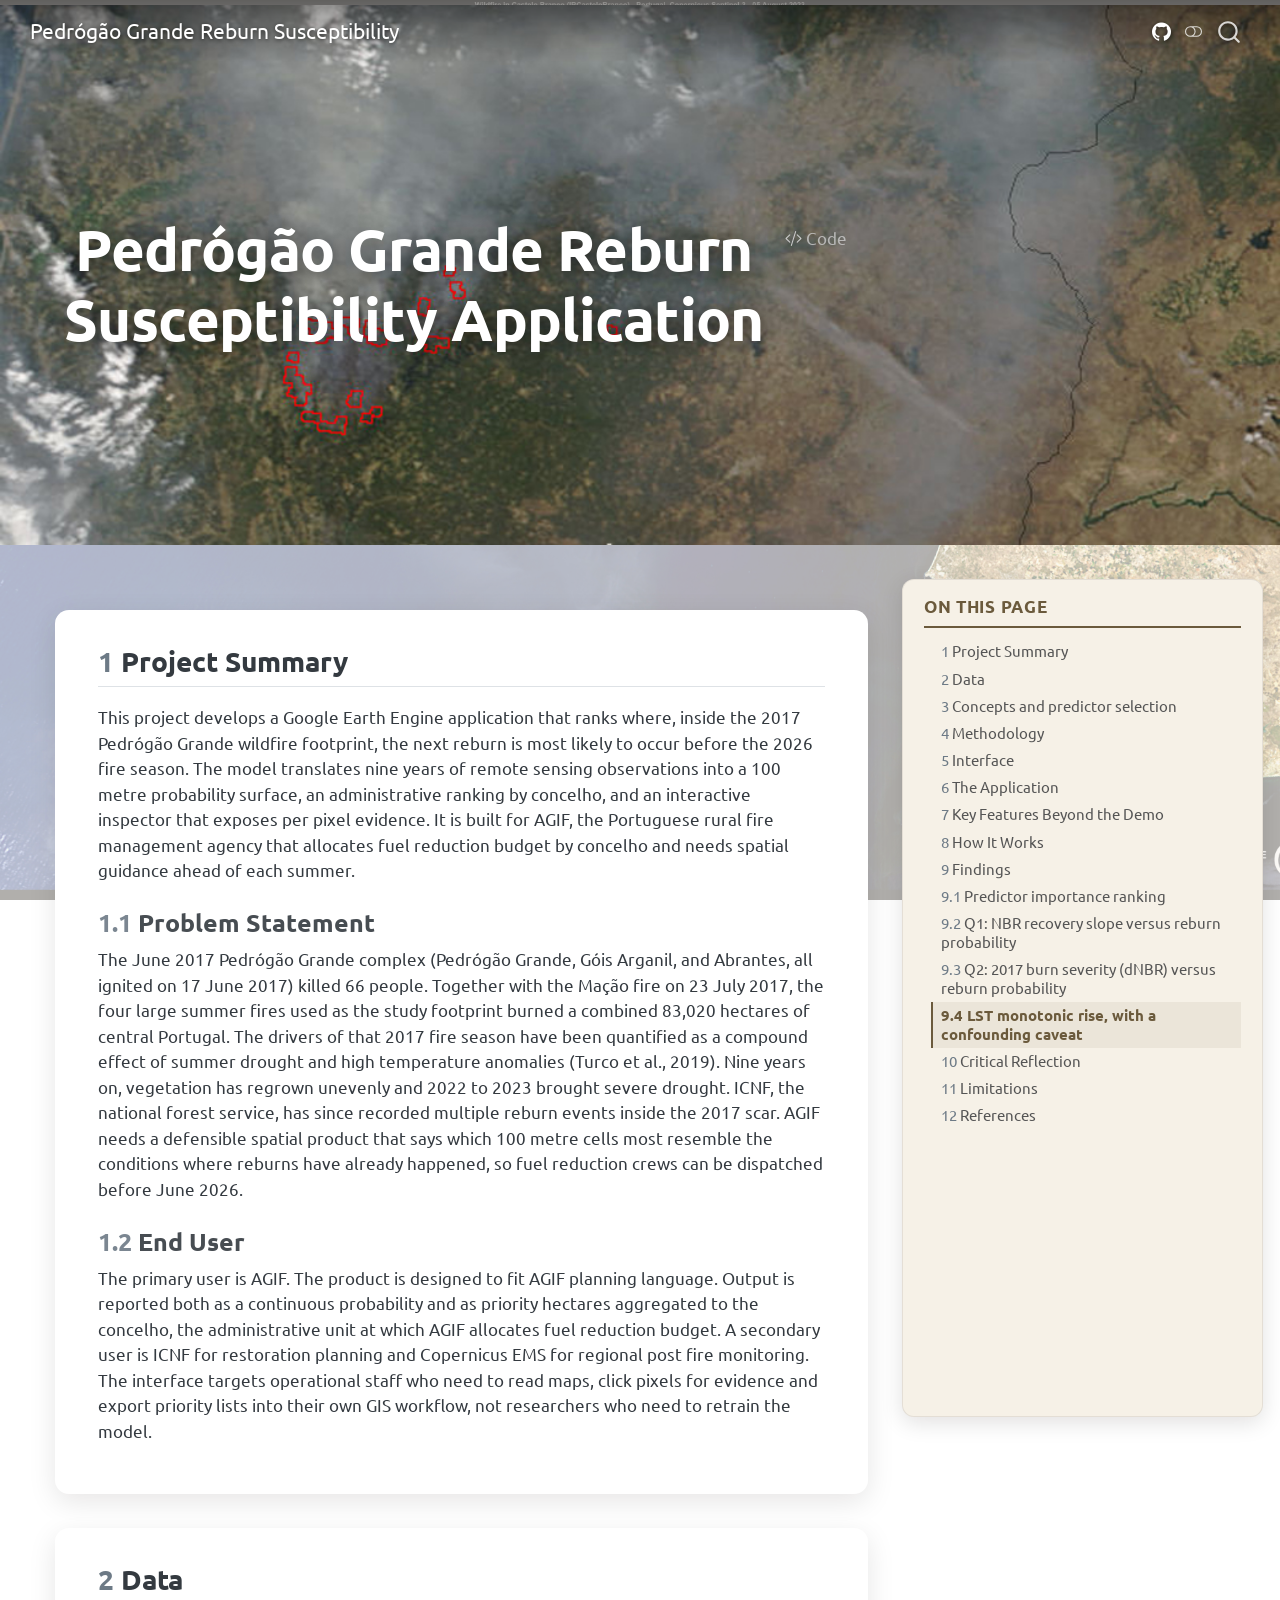
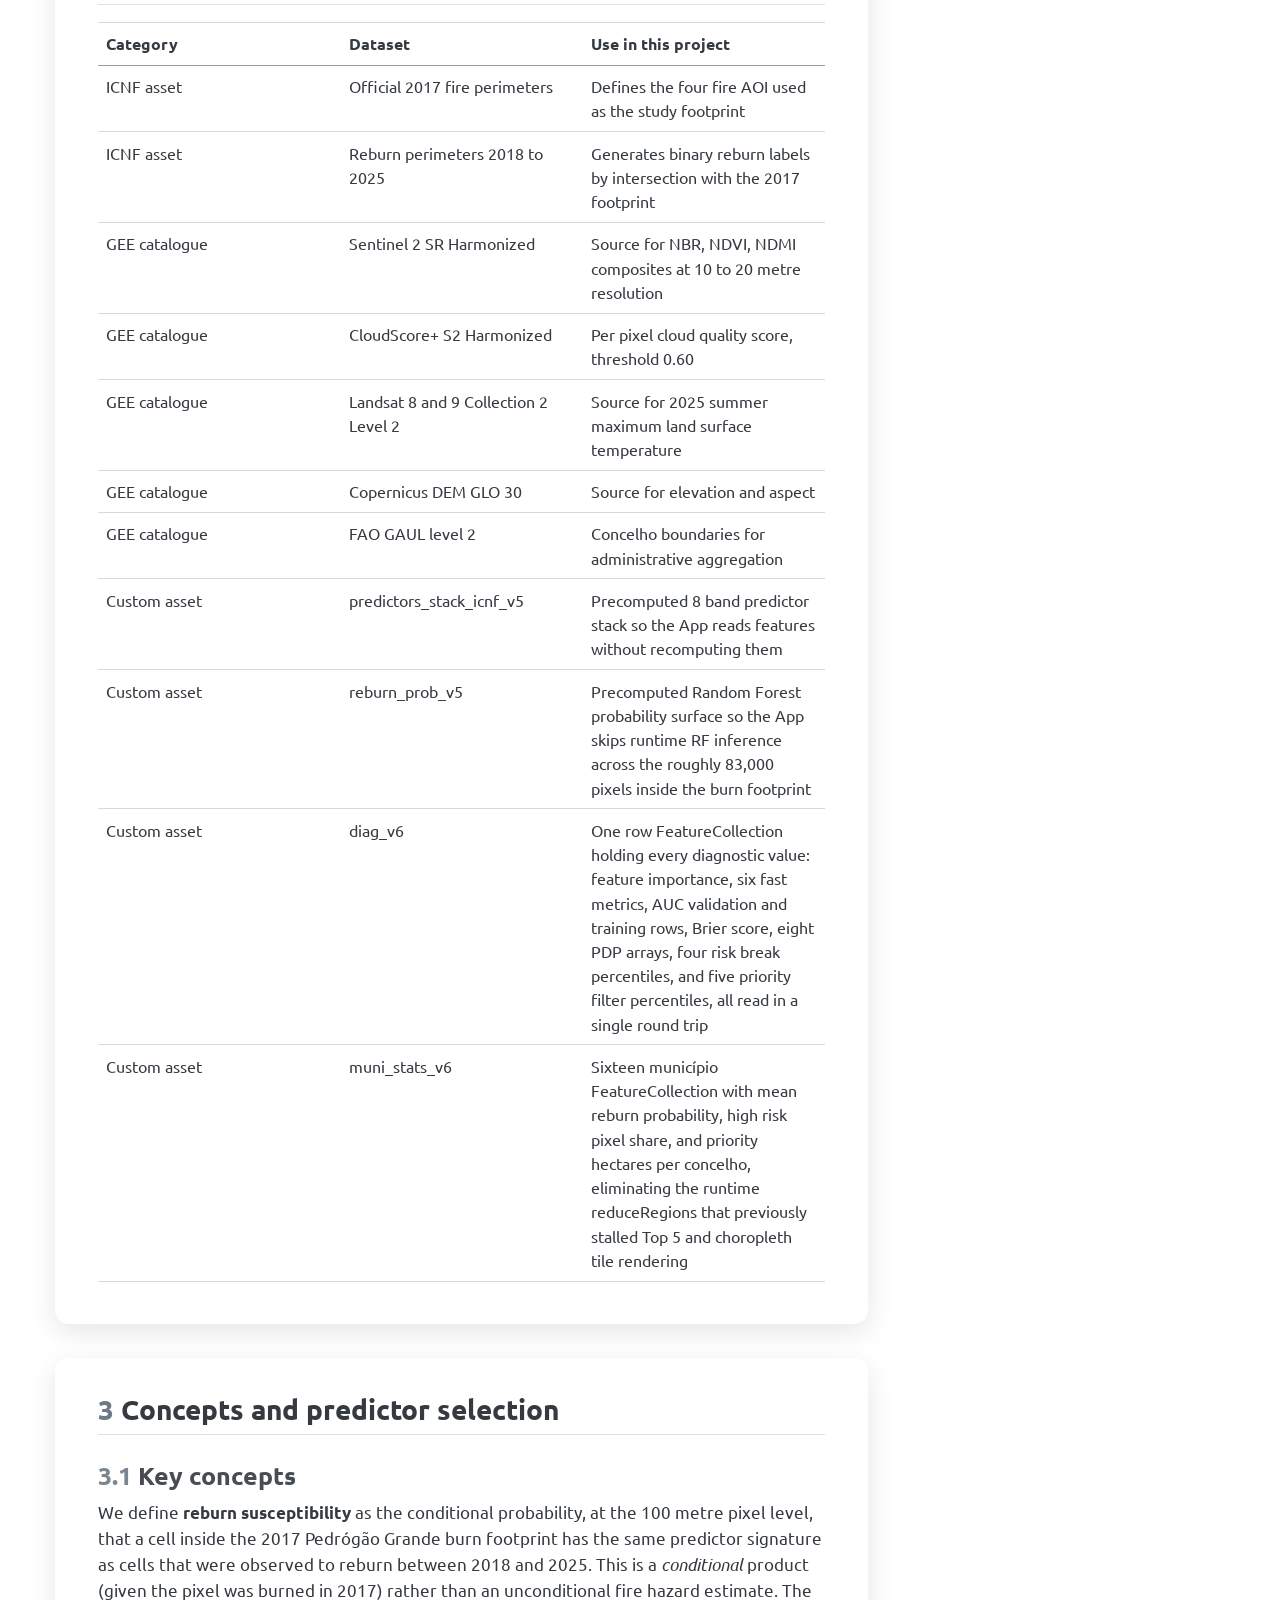
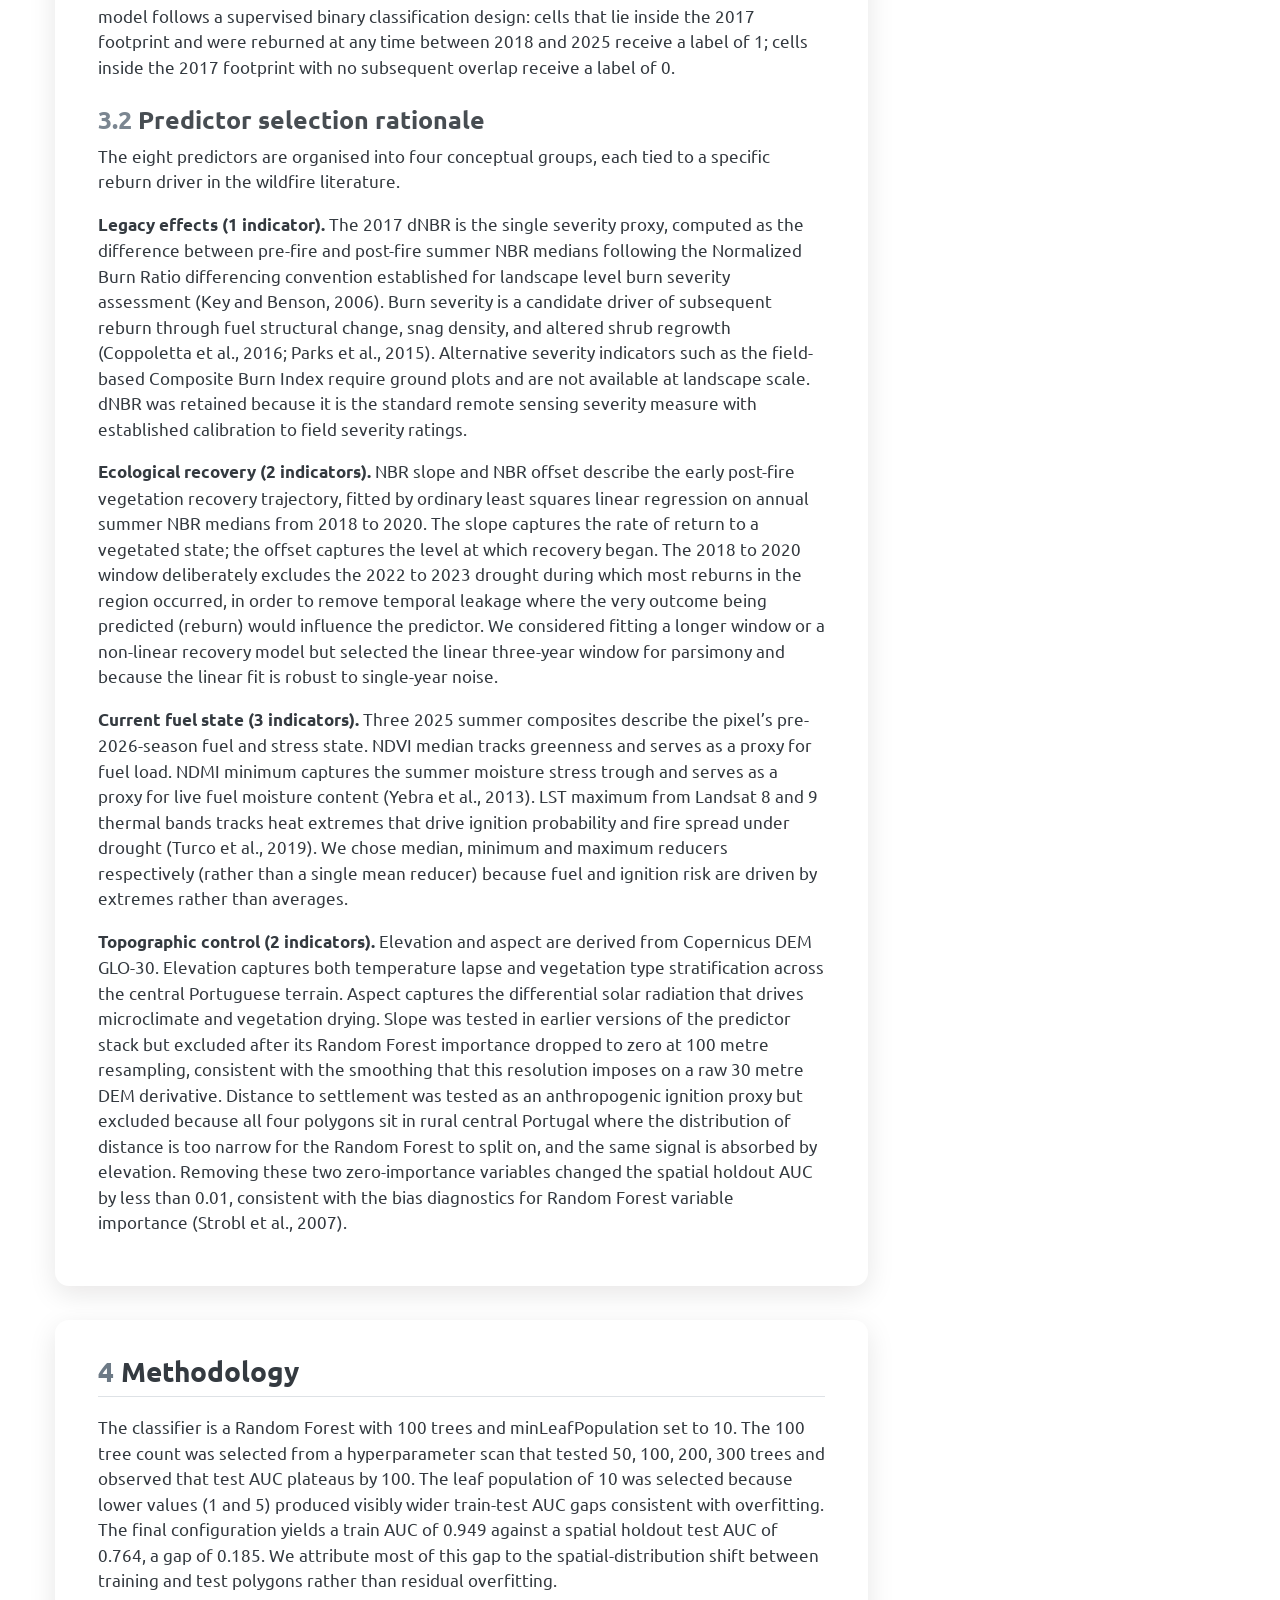
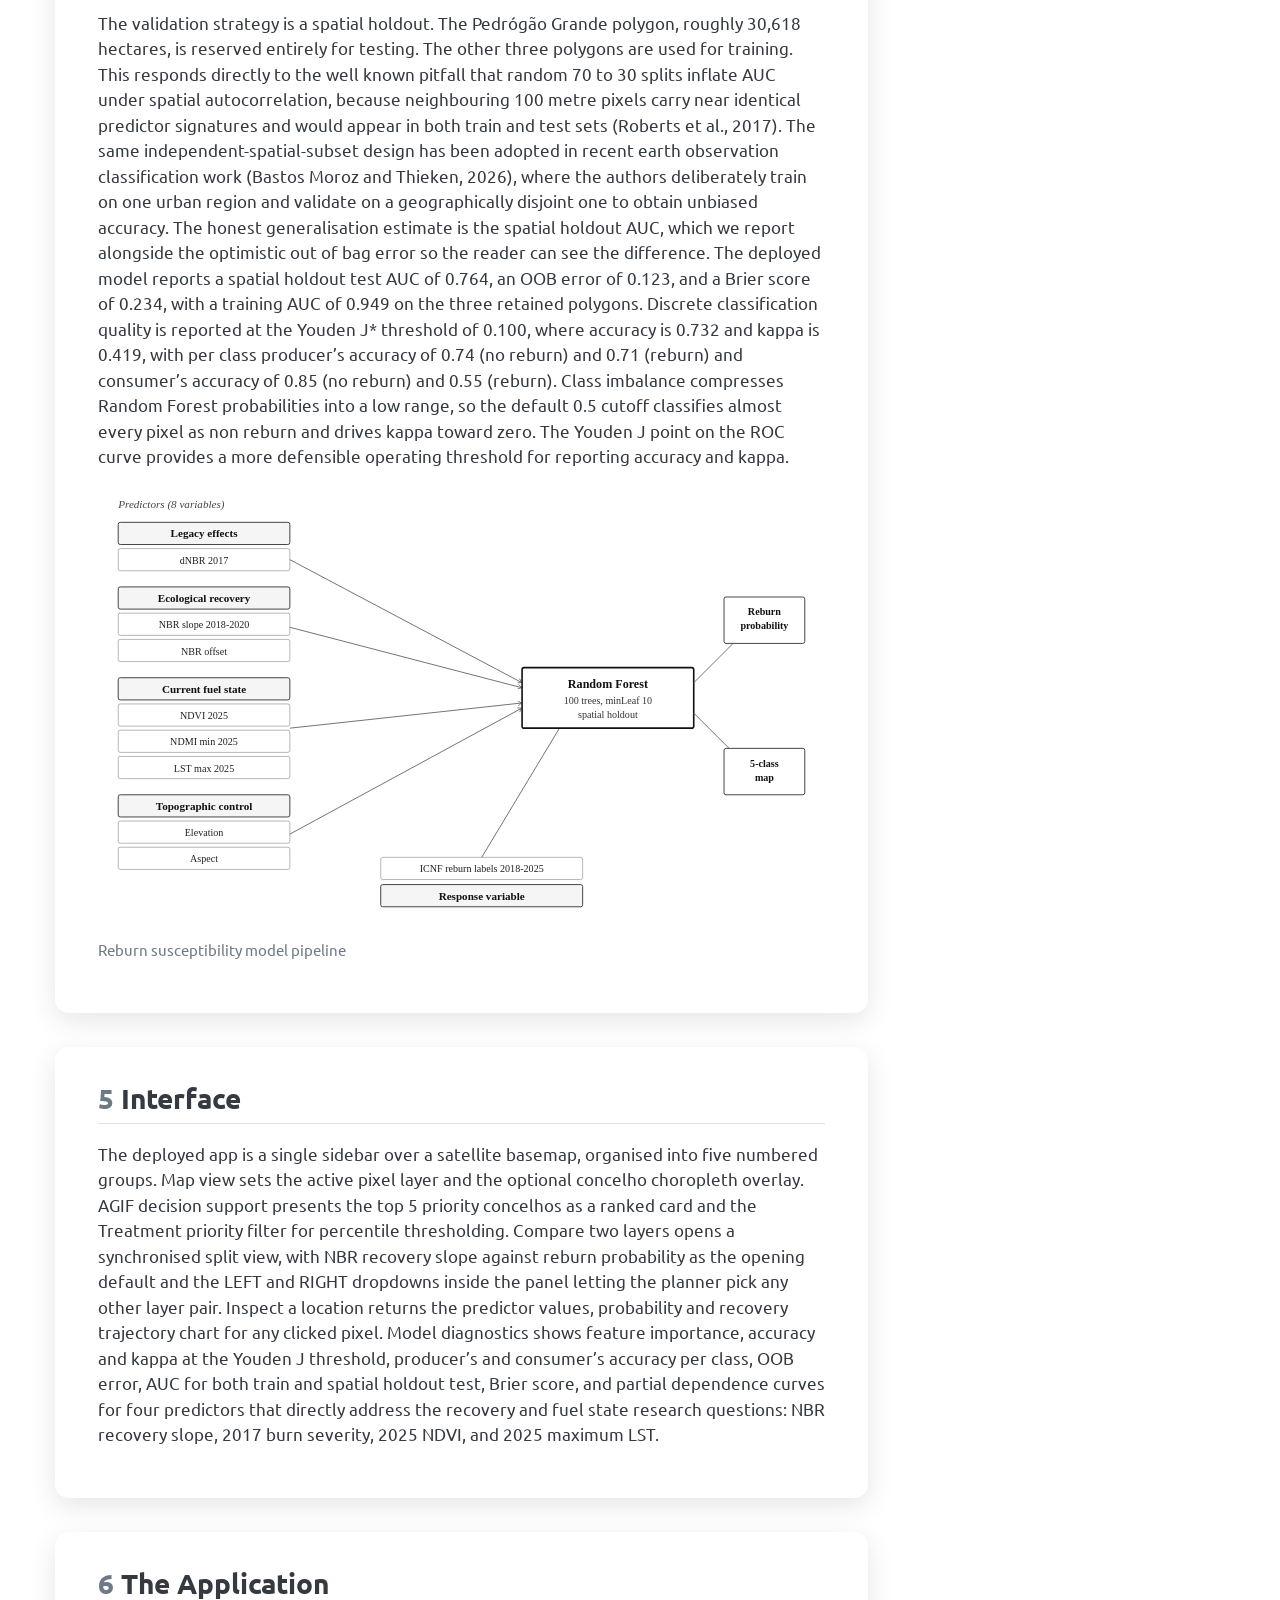
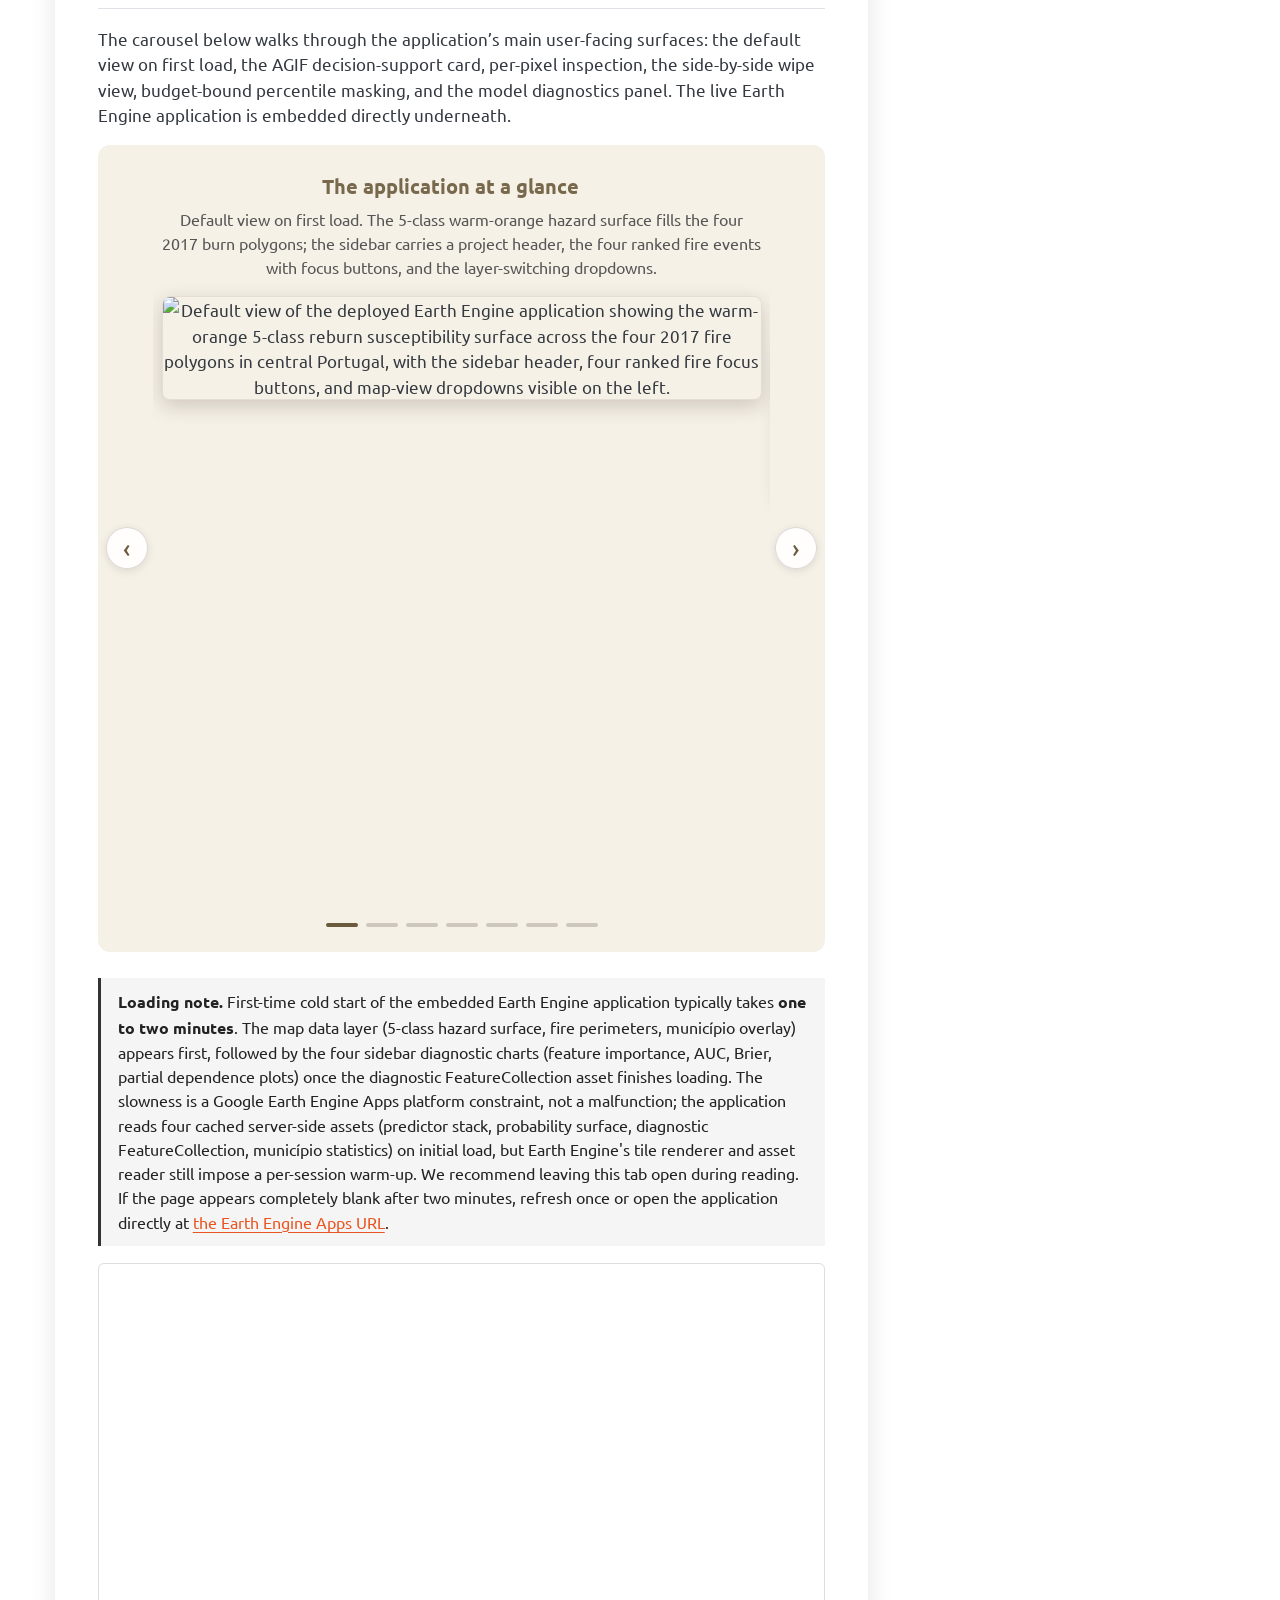
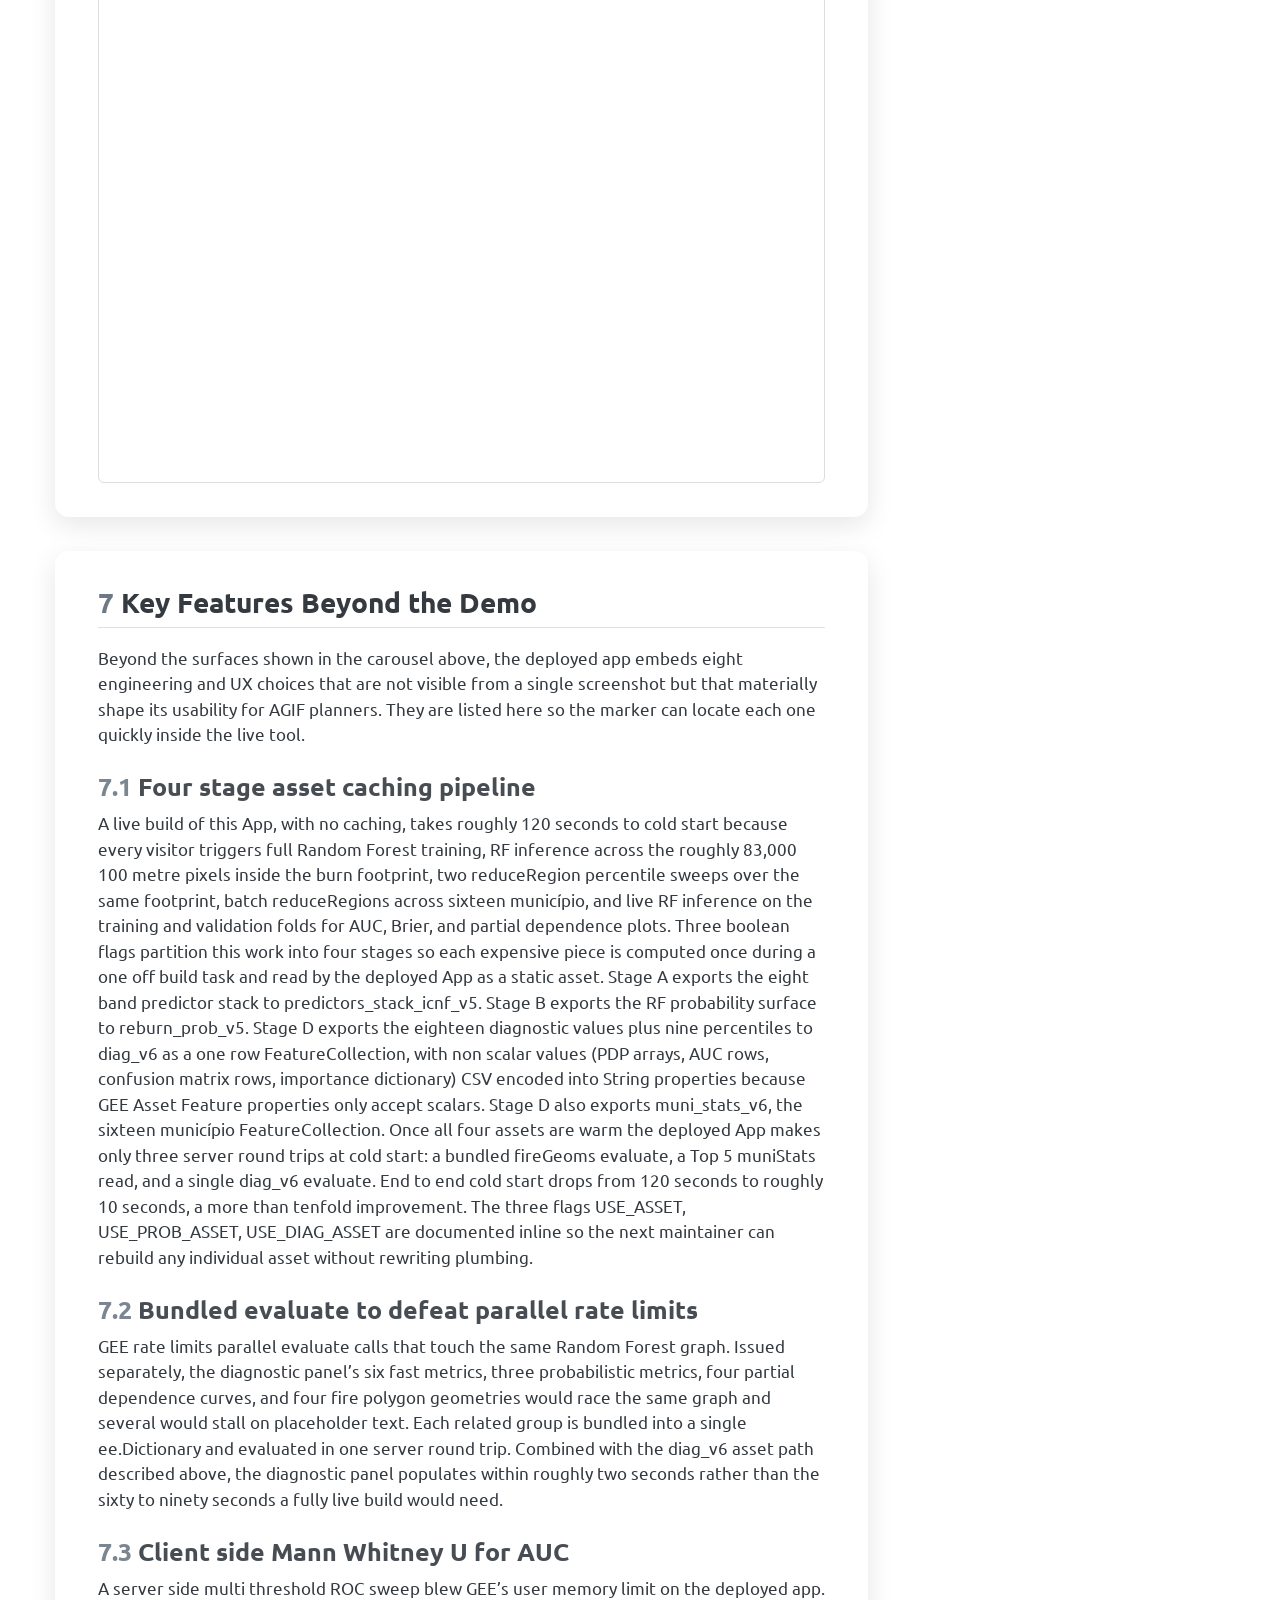
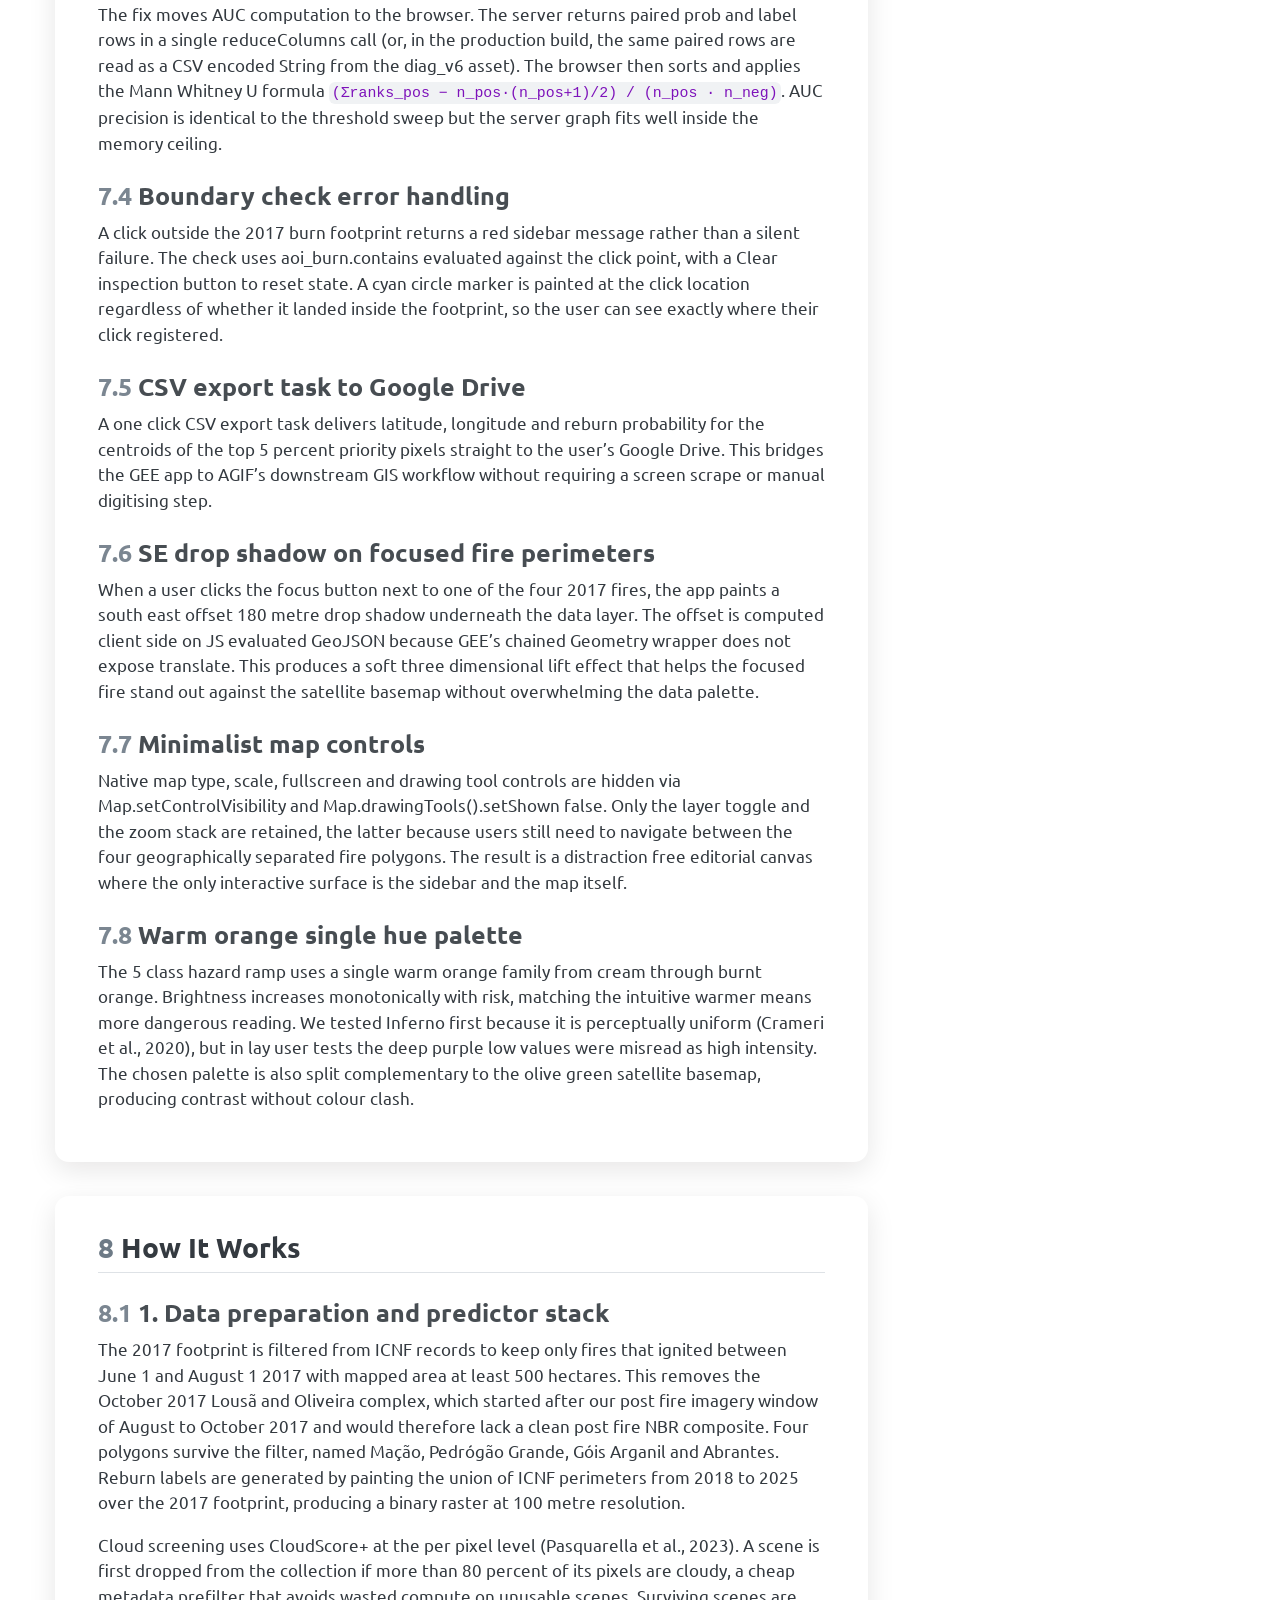
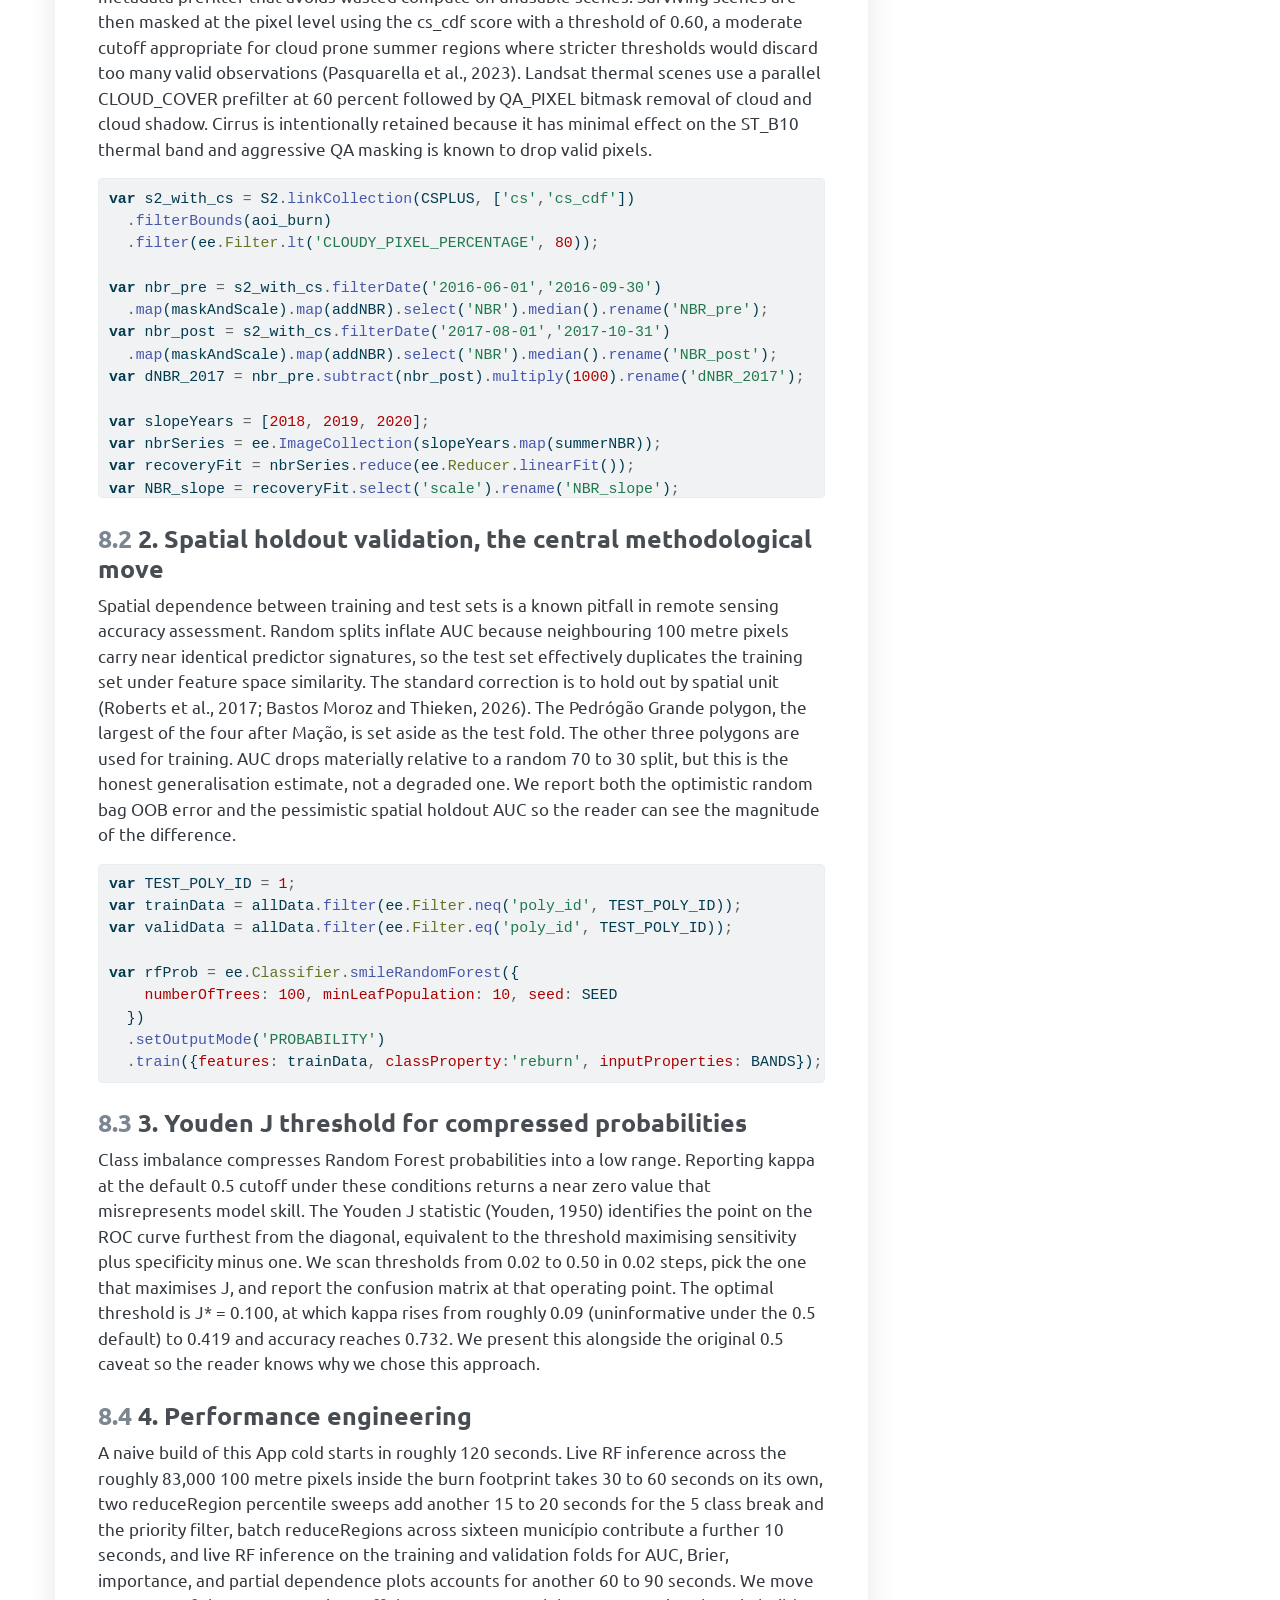
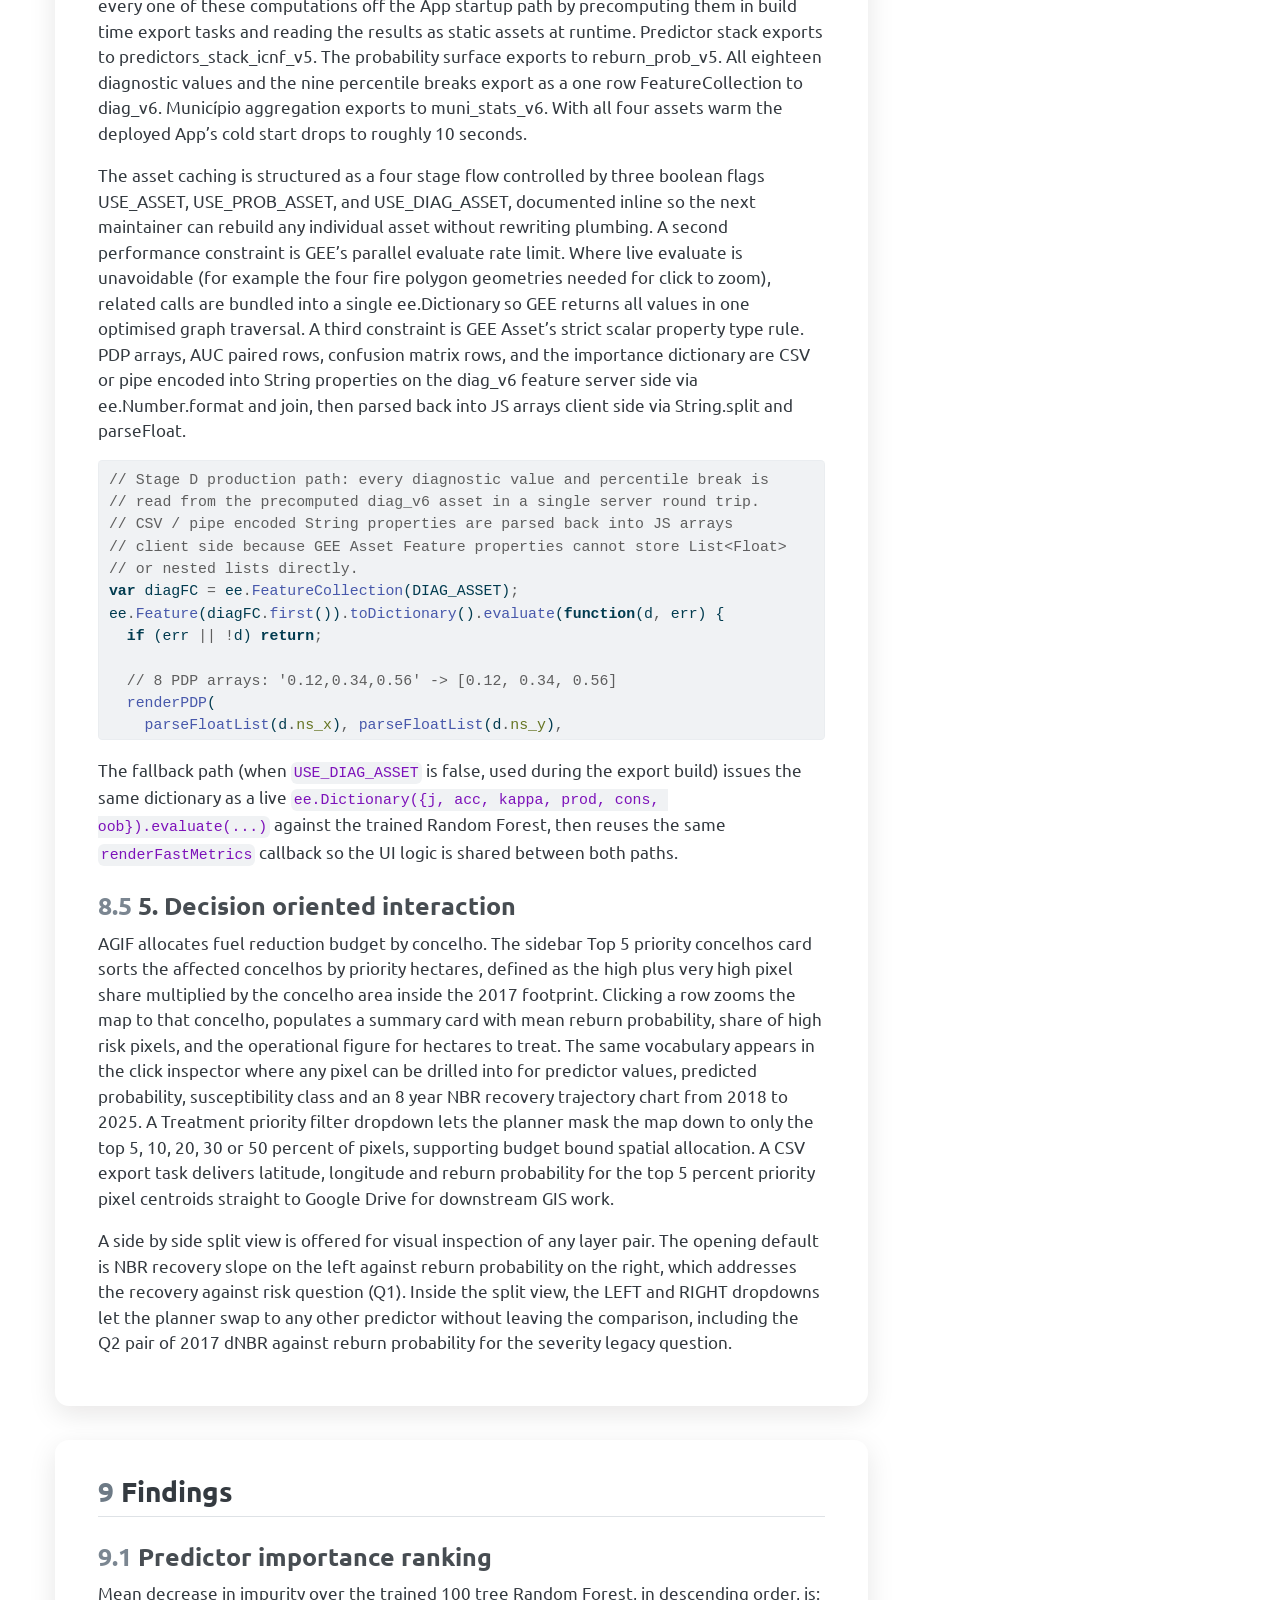
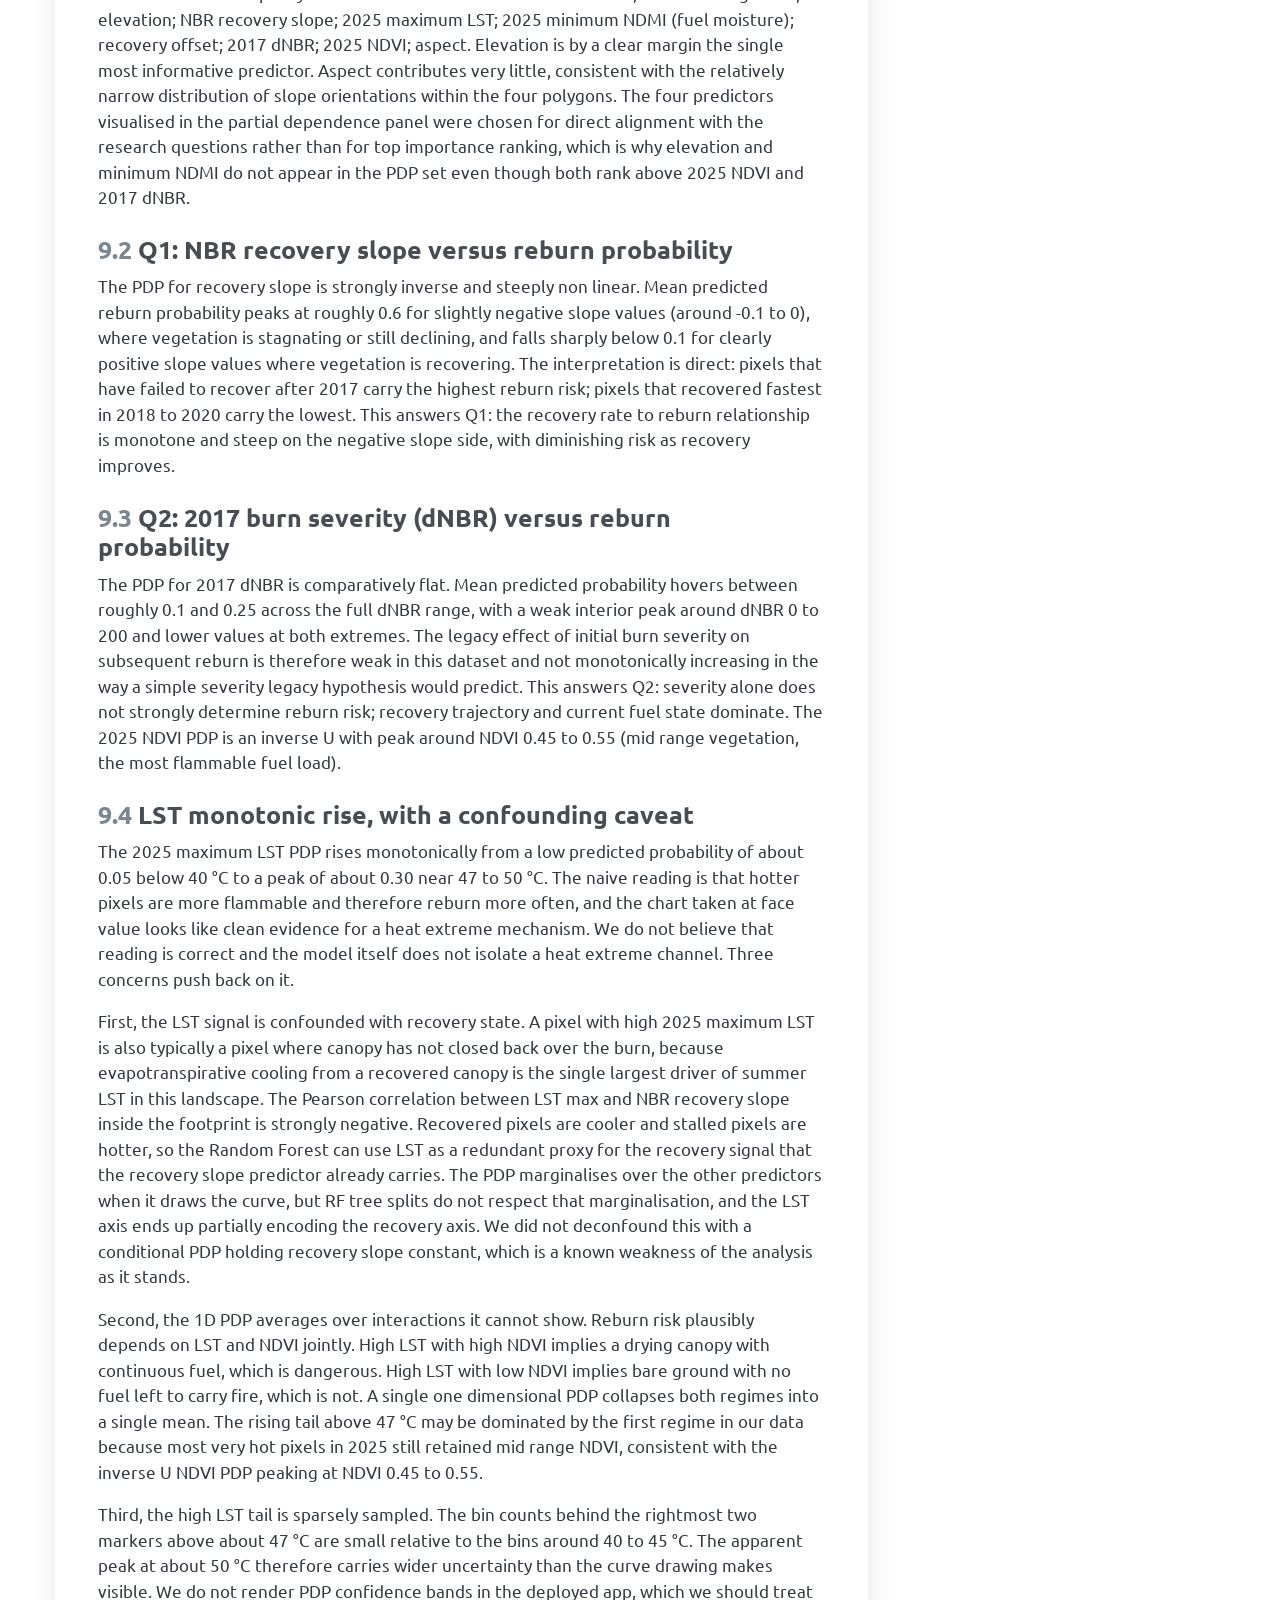
==== commit 0d02ca8c: "Redesign website: carousel showcase, screenshots, refined copy - Restructure index.qmd: project summ" ====
--- a/docs/index.html
+++ b/docs/index.html
@@ -7,7 +7,7 @@
 <meta name="viewport" content="width=device-width, initial-scale=1.0, user-scalable=yes">
 
 
-<title>Pedrógão Grande Reburn Susceptibility Application – Pedrógão Grande Reburn Susceptibility</title>
+<title>Pedrógão Grande Reburn Susceptibility</title>
 <style>
 /* Default styles provided by pandoc.
 ** See https://pandoc.org/MANUAL.html#variables-for-html for config info.
@@ -80,9 +80,9 @@
 <link href="site_libs/quarto-html/quarto-syntax-highlighting-7f8f88aac4f3542376d5c11b86a4c14d.css" rel="stylesheet" class="quarto-color-scheme-extra" id="quarto-text-highlighting-styles">
 <script src="site_libs/bootstrap/bootstrap.min.js"></script>
 <link href="site_libs/bootstrap/bootstrap-icons.css" rel="stylesheet">
-<link href="site_libs/bootstrap/bootstrap-7d47cc2339f69c6c953d7d49f0772330.min.css" rel="stylesheet" append-hash="true" class="quarto-color-scheme" id="quarto-bootstrap" data-mode="light">
-<link href="site_libs/bootstrap/bootstrap-dark-c14f40d5e45bb8f8ea6c5d6ee40bcddb.min.css" rel="stylesheet" append-hash="true" class="quarto-color-scheme quarto-color-alternate" id="quarto-bootstrap" data-mode="dark">
-<link href="site_libs/bootstrap/bootstrap-7d47cc2339f69c6c953d7d49f0772330.min.css" rel="stylesheet" append-hash="true" class="quarto-color-scheme-extra" id="quarto-bootstrap" data-mode="light">
+<link href="site_libs/bootstrap/bootstrap-8a72e38ab598a09cfe836f6fcbd76731.min.css" rel="stylesheet" append-hash="true" class="quarto-color-scheme" id="quarto-bootstrap" data-mode="light">
+<link href="site_libs/bootstrap/bootstrap-dark-8d9ec427aa6f1e02e598557e962f690e.min.css" rel="stylesheet" append-hash="true" class="quarto-color-scheme quarto-color-alternate" id="quarto-bootstrap" data-mode="dark">
+<link href="site_libs/bootstrap/bootstrap-8a72e38ab598a09cfe836f6fcbd76731.min.css" rel="stylesheet" append-hash="true" class="quarto-color-scheme-extra" id="quarto-bootstrap" data-mode="light">
 <script id="quarto-search-options" type="application/json">{
   "location": "navbar",
   "copy-button": false,
@@ -111,12 +111,30 @@
   }
 }</script>
 <style>html{ scroll-behavior: smooth; }</style>
+<style>
+
+      .quarto-title-block .quarto-title-banner h1,
+      .quarto-title-block .quarto-title-banner h2,
+      .quarto-title-block .quarto-title-banner h3,
+      .quarto-title-block .quarto-title-banner h4,
+      .quarto-title-block .quarto-title-banner h5,
+      .quarto-title-block .quarto-title-banner h6
+      {
+        color: white;
+      }
+
+      .quarto-title-block .quarto-title-banner {
+        color: white;
+background-image: url(images/hero-bg.jpg);
+background-size: cover;
+      }
+</style>
 
 
 <link rel="stylesheet" href="styles.css">
 </head>
 
-<body class="nav-sidebar docked nav-fixed quarto-light"><script id="quarto-html-before-body" type="application/javascript">
+<body class="nav-fixed quarto-light"><script id="quarto-html-before-body" type="application/javascript">
     const toggleBodyColorMode = (bsSheetEl) => {
       const mode = bsSheetEl.getAttribute("data-mode");
       const bodyEl = window.document.querySelector("body");
@@ -281,7 +299,7 @@
   </script>
 
 <div id="quarto-search-results"></div>
-  <header id="quarto-header" class="headroom fixed-top">
+  <header id="quarto-header" class="headroom fixed-top quarto-banner">
     <nav class="navbar navbar-expand-lg " data-bs-theme="dark">
       <div class="navbar-container container-fluid">
       <div class="navbar-brand-container mx-auto">
@@ -296,13 +314,9 @@
           <div class="collapse navbar-collapse" id="navbarCollapse">
             <ul class="navbar-nav navbar-nav-scroll ms-auto">
   <li class="nav-item compact">
-    <a class="nav-link" href="https://github.com/"> <i class="bi bi-github" role="img">
+    <a class="nav-link" href="https://github.com/weichen221/casa00026_Big_Data"> <i class="bi bi-github" role="img">
 </i> 
 <span class="menu-text"></span></a>
-  </li>  
-  <li class="nav-item">
-    <a class="nav-link" href="https://exalted-country-485019-c8.projects.earthengine.app/view/pedrogao-reburn"> 
-<span class="menu-text">Live App</span></a>
   </li>  
 </ul>
           </div> <!-- /navcollapse -->
@@ -311,118 +325,26 @@
 </div>
       </div> <!-- /container-fluid -->
     </nav>
-  <nav class="quarto-secondary-nav">
-    <div class="container-fluid d-flex">
-      <button type="button" class="quarto-btn-toggle btn" data-bs-toggle="collapse" role="button" data-bs-target=".quarto-sidebar-collapse-item" aria-controls="quarto-sidebar" aria-expanded="false" aria-label="Toggle sidebar navigation" onclick="if (window.quartoToggleHeadroom) { window.quartoToggleHeadroom(); }">
-        <i class="bi bi-layout-text-sidebar-reverse"></i>
-      </button>
-        <nav class="quarto-page-breadcrumbs" aria-label="breadcrumb"><ol class="breadcrumb"><li class="breadcrumb-item"><a href="./index.html">Home</a></li></ol></nav>
-        <a class="flex-grow-1" role="navigation" data-bs-toggle="collapse" data-bs-target=".quarto-sidebar-collapse-item" aria-controls="quarto-sidebar" aria-expanded="false" aria-label="Toggle sidebar navigation" onclick="if (window.quartoToggleHeadroom) { window.quartoToggleHeadroom(); }">      
-        </a>
-      <button type="button" class="btn quarto-search-button" aria-label="Search" onclick="window.quartoOpenSearch();">
-        <i class="bi bi-search"></i>
-      </button>
-    </div>
-  </nav>
 </header>
 <!-- content -->
-<div id="quarto-content" class="quarto-container page-columns page-rows-contents page-layout-full page-navbar">
+<header id="title-block-header" class="quarto-title-block default page-columns page-full">
+  <div class="quarto-title-banner page-columns page-full">
+    <div class="quarto-title column-page-left">
+      <div class="quarto-title-block"><div><h1 class="title">Pedrógão Grande Reburn Susceptibility Application</h1><button type="button" class="btn code-tools-button" id="quarto-code-tools-source"><i class="bi"></i> Code</button></div></div>
+                      </div>
+  </div>
+    
+  
+  <div class="quarto-title-meta column-page-left">
+
+      
+    
+      
+    </div>
+    
+  
+  </header><div id="quarto-content" class="quarto-container page-columns page-rows-contents page-layout-full page-navbar">
 <!-- sidebar -->
-  <nav id="quarto-sidebar" class="sidebar collapse collapse-horizontal quarto-sidebar-collapse-item sidebar-navigation docked overflow-auto">
-        <div class="mt-2 flex-shrink-0 align-items-center">
-        <div class="sidebar-search">
-        <div id="quarto-search" class="" title="Search"></div>
-        </div>
-        </div>
-    <div class="sidebar-menu-container"> 
-    <ul class="list-unstyled mt-1">
-        <li class="sidebar-item">
-  <div class="sidebar-item-container"> 
-  <a href="./index.html" class="sidebar-item-text sidebar-link active">
- <span class="menu-text">Home</span></a>
-  </div>
-</li>
-        <li class="sidebar-item sidebar-item-section">
-      <div class="sidebar-item-container"> 
-            <a class="sidebar-item-text sidebar-link text-start" data-bs-toggle="collapse" data-bs-target="#quarto-sidebar-section-1" role="navigation" aria-expanded="true">
- <span class="menu-text">Contents</span></a>
-          <a class="sidebar-item-toggle text-start" data-bs-toggle="collapse" data-bs-target="#quarto-sidebar-section-1" role="navigation" aria-expanded="true" aria-label="Toggle section">
-            <i class="bi bi-chevron-right ms-2"></i>
-          </a> 
-      </div>
-      <ul id="quarto-sidebar-section-1" class="collapse list-unstyled sidebar-section depth1 show">  
-          <li class="sidebar-item">
-  <div class="sidebar-item-container"> 
-  <a href="./index.html#project-summary" class="sidebar-item-text sidebar-link">
- <span class="menu-text">Project Summary</span></a>
-  </div>
-</li>
-          <li class="sidebar-item">
-  <div class="sidebar-item-container"> 
-  <a href="./index.html#problem-statement" class="sidebar-item-text sidebar-link">
- <span class="menu-text">Problem Statement</span></a>
-  </div>
-</li>
-          <li class="sidebar-item">
-  <div class="sidebar-item-container"> 
-  <a href="./index.html#end-user" class="sidebar-item-text sidebar-link">
- <span class="menu-text">End User</span></a>
-  </div>
-</li>
-          <li class="sidebar-item">
-  <div class="sidebar-item-container"> 
-  <a href="./index.html#study-area" class="sidebar-item-text sidebar-link">
- <span class="menu-text">Study Area</span></a>
-  </div>
-</li>
-          <li class="sidebar-item">
-  <div class="sidebar-item-container"> 
-  <a href="./index.html#data" class="sidebar-item-text sidebar-link">
- <span class="menu-text">Data</span></a>
-  </div>
-</li>
-          <li class="sidebar-item">
-  <div class="sidebar-item-container"> 
-  <a href="./index.html#methodology" class="sidebar-item-text sidebar-link">
- <span class="menu-text">Methodology</span></a>
-  </div>
-</li>
-          <li class="sidebar-item">
-  <div class="sidebar-item-container"> 
-  <a href="./index.html#interface" class="sidebar-item-text sidebar-link">
- <span class="menu-text">Interface</span></a>
-  </div>
-</li>
-          <li class="sidebar-item">
-  <div class="sidebar-item-container"> 
-  <a href="./index.html#the-application" class="sidebar-item-text sidebar-link">
- <span class="menu-text">The Application</span></a>
-  </div>
-</li>
-          <li class="sidebar-item">
-  <div class="sidebar-item-container"> 
-  <a href="./index.html#how-it-works" class="sidebar-item-text sidebar-link">
- <span class="menu-text">How It Works</span></a>
-  </div>
-</li>
-          <li class="sidebar-item">
-  <div class="sidebar-item-container"> 
-  <a href="./index.html#limitations-and-future-development" class="sidebar-item-text sidebar-link">
- <span class="menu-text">Limitations</span></a>
-  </div>
-</li>
-          <li class="sidebar-item">
-  <div class="sidebar-item-container"> 
-  <a href="./index.html#references" class="sidebar-item-text sidebar-link">
- <span class="menu-text">References</span></a>
-  </div>
-</li>
-      </ul>
-  </li>
-    </ul>
-    </div>
-</nav>
-<div id="quarto-sidebar-glass" class="quarto-sidebar-collapse-item" data-bs-toggle="collapse" data-bs-target=".quarto-sidebar-collapse-item"></div>
 <!-- margin-sidebar -->
     <div id="quarto-margin-sidebar" class="sidebar margin-sidebar">
         <nav id="TOC" role="doc-toc" class="toc-active">
@@ -430,390 +352,528 @@
    
   <ul>
   <li><a href="#project-summary" id="toc-project-summary" class="nav-link active" data-scroll-target="#project-summary"><span class="header-section-number">1</span> Project Summary</a>
-  <ul>
+  <ul class="collapse">
   <li><a href="#problem-statement" id="toc-problem-statement" class="nav-link" data-scroll-target="#problem-statement"><span class="header-section-number">1.1</span> Problem Statement</a></li>
   <li><a href="#end-user" id="toc-end-user" class="nav-link" data-scroll-target="#end-user"><span class="header-section-number">1.2</span> End User</a></li>
   </ul></li>
   <li><a href="#data" id="toc-data" class="nav-link" data-scroll-target="#data"><span class="header-section-number">2</span> Data</a></li>
-  <li><a href="#methodology" id="toc-methodology" class="nav-link" data-scroll-target="#methodology"><span class="header-section-number">3</span> Methodology</a>
-  <ul>
-  <li><a href="#random-forest-model" id="toc-random-forest-model" class="nav-link" data-scroll-target="#random-forest-model"><span class="header-section-number">3.1</span> Random Forest Model</a></li>
+  <li><a href="#concepts-and-predictor-selection" id="toc-concepts-and-predictor-selection" class="nav-link" data-scroll-target="#concepts-and-predictor-selection"><span class="header-section-number">3</span> Concepts and predictor selection</a>
+  <ul class="collapse">
+  <li><a href="#key-concepts" id="toc-key-concepts" class="nav-link" data-scroll-target="#key-concepts"><span class="header-section-number">3.1</span> Key concepts</a></li>
+  <li><a href="#predictor-selection-rationale" id="toc-predictor-selection-rationale" class="nav-link" data-scroll-target="#predictor-selection-rationale"><span class="header-section-number">3.2</span> Predictor selection rationale</a></li>
   </ul></li>
-  <li><a href="#interface" id="toc-interface" class="nav-link" data-scroll-target="#interface"><span class="header-section-number">4</span> Interface</a></li>
-  <li><a href="#the-application" id="toc-the-application" class="nav-link" data-scroll-target="#the-application"><span class="header-section-number">5</span> The Application</a>
-  <ul>
-  <li><a href="#live-app" id="toc-live-app" class="nav-link" data-scroll-target="#live-app"><span class="header-section-number">5.1</span> Live App</a></li>
-  <li><a href="#embedded-app" id="toc-embedded-app" class="nav-link" data-scroll-target="#embedded-app"><span class="header-section-number">5.2</span> Embedded App</a></li>
+  <li><a href="#methodology" id="toc-methodology" class="nav-link" data-scroll-target="#methodology"><span class="header-section-number">4</span> Methodology</a></li>
+  <li><a href="#interface" id="toc-interface" class="nav-link" data-scroll-target="#interface"><span class="header-section-number">5</span> Interface</a></li>
+  <li><a href="#the-application" id="toc-the-application" class="nav-link" data-scroll-target="#the-application"><span class="header-section-number">6</span> The Application</a></li>
+  <li><a href="#key-features-beyond-the-demo" id="toc-key-features-beyond-the-demo" class="nav-link" data-scroll-target="#key-features-beyond-the-demo"><span class="header-section-number">7</span> Key Features Beyond the Demo</a>
+  <ul class="collapse">
+  <li><a href="#four-stage-asset-caching-pipeline" id="toc-four-stage-asset-caching-pipeline" class="nav-link" data-scroll-target="#four-stage-asset-caching-pipeline"><span class="header-section-number">7.1</span> Four stage asset caching pipeline</a></li>
+  <li><a href="#bundled-evaluate-to-defeat-parallel-rate-limits" id="toc-bundled-evaluate-to-defeat-parallel-rate-limits" class="nav-link" data-scroll-target="#bundled-evaluate-to-defeat-parallel-rate-limits"><span class="header-section-number">7.2</span> Bundled evaluate to defeat parallel rate limits</a></li>
+  <li><a href="#client-side-mann-whitney-u-for-auc" id="toc-client-side-mann-whitney-u-for-auc" class="nav-link" data-scroll-target="#client-side-mann-whitney-u-for-auc"><span class="header-section-number">7.3</span> Client side Mann Whitney U for AUC</a></li>
+  <li><a href="#boundary-check-error-handling" id="toc-boundary-check-error-handling" class="nav-link" data-scroll-target="#boundary-check-error-handling"><span class="header-section-number">7.4</span> Boundary check error handling</a></li>
+  <li><a href="#csv-export-task-to-google-drive" id="toc-csv-export-task-to-google-drive" class="nav-link" data-scroll-target="#csv-export-task-to-google-drive"><span class="header-section-number">7.5</span> CSV export task to Google Drive</a></li>
+  <li><a href="#se-drop-shadow-on-focused-fire-perimeters" id="toc-se-drop-shadow-on-focused-fire-perimeters" class="nav-link" data-scroll-target="#se-drop-shadow-on-focused-fire-perimeters"><span class="header-section-number">7.6</span> SE drop shadow on focused fire perimeters</a></li>
+  <li><a href="#minimalist-map-controls" id="toc-minimalist-map-controls" class="nav-link" data-scroll-target="#minimalist-map-controls"><span class="header-section-number">7.7</span> Minimalist map controls</a></li>
+  <li><a href="#warm-orange-single-hue-palette" id="toc-warm-orange-single-hue-palette" class="nav-link" data-scroll-target="#warm-orange-single-hue-palette"><span class="header-section-number">7.8</span> Warm orange single hue palette</a></li>
   </ul></li>
-  <li><a href="#how-it-works" id="toc-how-it-works" class="nav-link" data-scroll-target="#how-it-works"><span class="header-section-number">6</span> How It Works</a>
-  <ul>
-  <li><a href="#data-preparation-and-precomputations" id="toc-data-preparation-and-precomputations" class="nav-link" data-scroll-target="#data-preparation-and-precomputations"><span class="header-section-number">6.1</span> 1. Data Preparation and Precomputations</a></li>
-  <li><a href="#study-area-labeling" id="toc-study-area-labeling" class="nav-link" data-scroll-target="#study-area-labeling"><span class="header-section-number">6.2</span> Study Area &amp; Labeling</a></li>
-  <li><a href="#interactive-visualization-and-analysis" id="toc-interactive-visualization-and-analysis" class="nav-link" data-scroll-target="#interactive-visualization-and-analysis"><span class="header-section-number">6.3</span> 2. Interactive Visualization and Analysis</a></li>
-  <li><a href="#insights-and-objectives" id="toc-insights-and-objectives" class="nav-link" data-scroll-target="#insights-and-objectives"><span class="header-section-number">6.4</span> 3. Insights and Objectives</a></li>
+  <li><a href="#how-it-works" id="toc-how-it-works" class="nav-link" data-scroll-target="#how-it-works"><span class="header-section-number">8</span> How It Works</a>
+  <ul class="collapse">
+  <li><a href="#data-preparation-and-predictor-stack" id="toc-data-preparation-and-predictor-stack" class="nav-link" data-scroll-target="#data-preparation-and-predictor-stack"><span class="header-section-number">8.1</span> 1. Data preparation and predictor stack</a></li>
+  <li><a href="#spatial-holdout-validation-the-central-methodological-move" id="toc-spatial-holdout-validation-the-central-methodological-move" class="nav-link" data-scroll-target="#spatial-holdout-validation-the-central-methodological-move"><span class="header-section-number">8.2</span> 2. Spatial holdout validation, the central methodological move</a></li>
+  <li><a href="#youden-j-threshold-for-compressed-probabilities" id="toc-youden-j-threshold-for-compressed-probabilities" class="nav-link" data-scroll-target="#youden-j-threshold-for-compressed-probabilities"><span class="header-section-number">8.3</span> 3. Youden J threshold for compressed probabilities</a></li>
+  <li><a href="#performance-engineering" id="toc-performance-engineering" class="nav-link" data-scroll-target="#performance-engineering"><span class="header-section-number">8.4</span> 4. Performance engineering</a></li>
+  <li><a href="#decision-oriented-interaction" id="toc-decision-oriented-interaction" class="nav-link" data-scroll-target="#decision-oriented-interaction"><span class="header-section-number">8.5</span> 5. Decision oriented interaction</a></li>
   </ul></li>
-  <li><a href="#limitations" id="toc-limitations" class="nav-link" data-scroll-target="#limitations"><span class="header-section-number">7</span> Limitations</a></li>
-  <li><a href="#references" id="toc-references" class="nav-link" data-scroll-target="#references"><span class="header-section-number">8</span> References</a></li>
+  <li><a href="#findings" id="toc-findings" class="nav-link" data-scroll-target="#findings"><span class="header-section-number">9</span> Findings</a>
+  <ul class="collapse">
+  <li><a href="#predictor-importance-ranking" id="toc-predictor-importance-ranking" class="nav-link" data-scroll-target="#predictor-importance-ranking"><span class="header-section-number">9.1</span> Predictor importance ranking</a></li>
+  <li><a href="#q1-nbr-recovery-slope-versus-reburn-probability" id="toc-q1-nbr-recovery-slope-versus-reburn-probability" class="nav-link" data-scroll-target="#q1-nbr-recovery-slope-versus-reburn-probability"><span class="header-section-number">9.2</span> Q1: NBR recovery slope versus reburn probability</a></li>
+  <li><a href="#q2-2017-burn-severity-dnbr-versus-reburn-probability" id="toc-q2-2017-burn-severity-dnbr-versus-reburn-probability" class="nav-link" data-scroll-target="#q2-2017-burn-severity-dnbr-versus-reburn-probability"><span class="header-section-number">9.3</span> Q2: 2017 burn severity (dNBR) versus reburn probability</a></li>
+  <li><a href="#lst-monotonic-rise-with-a-confounding-caveat" id="toc-lst-monotonic-rise-with-a-confounding-caveat" class="nav-link" data-scroll-target="#lst-monotonic-rise-with-a-confounding-caveat"><span class="header-section-number">9.4</span> LST monotonic rise, with a confounding caveat</a></li>
+  </ul></li>
+  <li><a href="#critical-reflection" id="toc-critical-reflection" class="nav-link" data-scroll-target="#critical-reflection"><span class="header-section-number">10</span> Critical Reflection</a>
+  <ul class="collapse">
+  <li><a href="#spatial-autocorrelation-addressed-not-bypassed" id="toc-spatial-autocorrelation-addressed-not-bypassed" class="nav-link" data-scroll-target="#spatial-autocorrelation-addressed-not-bypassed"><span class="header-section-number">10.1</span> Spatial autocorrelation, addressed not bypassed</a></li>
+  <li><a href="#conditional-susceptibility-not-unconditional-forecasting" id="toc-conditional-susceptibility-not-unconditional-forecasting" class="nav-link" data-scroll-target="#conditional-susceptibility-not-unconditional-forecasting"><span class="header-section-number">10.2</span> Conditional susceptibility, not unconditional forecasting</a></li>
+  <li><a href="#slope-window-leakage-trade-off" id="toc-slope-window-leakage-trade-off" class="nav-link" data-scroll-target="#slope-window-leakage-trade-off"><span class="header-section-number">10.3</span> Slope window leakage trade off</a></li>
+  <li><a href="#predictor-stack-version-history" id="toc-predictor-stack-version-history" class="nav-link" data-scroll-target="#predictor-stack-version-history"><span class="header-section-number">10.4</span> Predictor stack version history</a></li>
+  <li><a href="#techniques-considered-and-rejected" id="toc-techniques-considered-and-rejected" class="nav-link" data-scroll-target="#techniques-considered-and-rejected"><span class="header-section-number">10.5</span> Techniques considered and rejected</a></li>
+  <li><a href="#the-four-fires-are-not-perfectly-time-aligned" id="toc-the-four-fires-are-not-perfectly-time-aligned" class="nav-link" data-scroll-target="#the-four-fires-are-not-perfectly-time-aligned"><span class="header-section-number">10.6</span> The four fires are not perfectly time aligned</a></li>
+  <li><a href="#gee-app-platform-constraints-shaped-the-codebase" id="toc-gee-app-platform-constraints-shaped-the-codebase" class="nav-link" data-scroll-target="#gee-app-platform-constraints-shaped-the-codebase"><span class="header-section-number">10.7</span> GEE App platform constraints shaped the codebase</a></li>
+  </ul></li>
+  <li><a href="#limitations" id="toc-limitations" class="nav-link" data-scroll-target="#limitations"><span class="header-section-number">11</span> Limitations</a>
+  <ul class="collapse">
+  <li><a href="#static-not-dynamic" id="toc-static-not-dynamic" class="nav-link" data-scroll-target="#static-not-dynamic"><span class="header-section-number">11.1</span> Static, not dynamic</a></li>
+  <li><a href="#fuel-state-contamination" id="toc-fuel-state-contamination" class="nav-link" data-scroll-target="#fuel-state-contamination"><span class="header-section-number">11.2</span> 2025 fuel state contamination</a></li>
+  <li><a href="#binary-label-no-recurrence-frequency" id="toc-binary-label-no-recurrence-frequency" class="nav-link" data-scroll-target="#binary-label-no-recurrence-frequency"><span class="header-section-number">11.3</span> Binary label, no recurrence frequency</a></li>
+  <li><a href="#small-training-fold" id="toc-small-training-fold" class="nav-link" data-scroll-target="#small-training-fold"><span class="header-section-number">11.4</span> Small training fold</a></li>
+  <li><a href="#concelho-granularity-does-not-match-operational-unit" id="toc-concelho-granularity-does-not-match-operational-unit" class="nav-link" data-scroll-target="#concelho-granularity-does-not-match-operational-unit"><span class="header-section-number">11.5</span> Concelho granularity does not match operational unit</a></li>
+  <li><a href="#metre-resolution-misses-small-hotspots" id="toc-metre-resolution-misses-small-hotspots" class="nav-link" data-scroll-target="#metre-resolution-misses-small-hotspots"><span class="header-section-number">11.6</span> 100 metre resolution misses small hotspots</a></li>
+  <li><a href="#hardcoded-for-the-2017-footprint" id="toc-hardcoded-for-the-2017-footprint" class="nav-link" data-scroll-target="#hardcoded-for-the-2017-footprint"><span class="header-section-number">11.7</span> Hardcoded for the 2017 footprint</a></li>
+  <li><a href="#asset-re-export-burden-after-retraining" id="toc-asset-re-export-burden-after-retraining" class="nav-link" data-scroll-target="#asset-re-export-burden-after-retraining"><span class="header-section-number">11.8</span> Asset re export burden after retraining</a></li>
+  <li><a href="#english-only-interface" id="toc-english-only-interface" class="nav-link" data-scroll-target="#english-only-interface"><span class="header-section-number">11.9</span> English only interface</a></li>
+  <li><a href="#gee-app-platform-memory-ceiling-shaped-the-design" id="toc-gee-app-platform-memory-ceiling-shaped-the-design" class="nav-link" data-scroll-target="#gee-app-platform-memory-ceiling-shaped-the-design"><span class="header-section-number">11.10</span> GEE App platform memory ceiling shaped the design</a></li>
+  <li><a href="#future-work" id="toc-future-work" class="nav-link" data-scroll-target="#future-work"><span class="header-section-number">11.11</span> Future work</a></li>
+  </ul></li>
+  <li><a href="#references" id="toc-references" class="nav-link" data-scroll-target="#references"><span class="header-section-number">12</span> References</a></li>
   </ul>
 </nav>
     </div>
 <!-- main -->
-<main class="content column-body" id="quarto-document-content">
-
-
-<header id="title-block-header" class="quarto-title-block default">
-<div class="quarto-title">
-<div class="quarto-title-block"><div><h1 class="title">Pedrógão Grande Reburn Susceptibility Application</h1><button type="button" class="btn code-tools-button" id="quarto-code-tools-source"><i class="bi"></i> Code</button></div></div>
-</div>
-
-
-
-<div class="quarto-title-meta column-body">
-
-    
-  
-    
-  </div>
-  
-
-
-</header>
+<main class="content quarto-banner-title-block column-page-left" id="quarto-document-content">
+
+
+
+
 
 
 <section id="project-summary" class="level2" data-number="1">
 <h2 data-number="1" class="anchored" data-anchor-id="project-summary"><span class="header-section-number">1</span> Project Summary</h2>
-<p>This project develops a Google Earth Engine application for policymakers and wildfire planners to assess <strong>reburn susceptibility</strong> within the 2017 Pedrógão Grande fire footprint in central Portugal. The model identifies which 100 m cells are most likely to reburn before the 2026 fire season by combining official fire perimeter data with remotely sensed indicators of initial burn severity, post-fire vegetation recovery, current fuel condition, and topographic controls. A Random Forest classifier is used to estimate reburn probability from these predictors, and the final application translates model outputs into interactive maps, municipality summaries, and click-based spatial diagnostics. The platform is intended to support operational prioritisation for fuel reduction and wildfire resilience planning.</p>
+<p>This project develops a Google Earth Engine application that ranks where, inside the 2017 Pedrógão Grande wildfire footprint, the next reburn is most likely to occur before the 2026 fire season. The model translates nine years of remote sensing observations into a 100 metre probability surface, an administrative ranking by concelho, and an interactive inspector that exposes per pixel evidence. It is built for AGIF, the Portuguese rural fire management agency that allocates fuel reduction budget by concelho and needs spatial guidance ahead of each summer.</p>
 <section id="problem-statement" class="level3" data-number="1.1">
 <h3 data-number="1.1" class="anchored" data-anchor-id="problem-statement"><span class="header-section-number">1.1</span> Problem Statement</h3>
-<p>The application maps the distribution of re-ignition susceptibility in the affected area of the Great Pedrogan Fire in central Portugal in 2017. Using the flare-up boundary data from 2018 to 2025 provided by the Portuguese National Forest Service (ICNF), the application analyses the correlation between the severity of the fire, post-fire recovery, fuel status in 2025, surface temperature, and the topography and the spatial distribution pattern of the re-ignition. The application aims to support risk prioritisation before the 2026 fire season through an interactive and easy-to-understand interface.</p>
+<p>The June 2017 Pedrógão Grande complex (Pedrógão Grande, Góis Arganil, and Abrantes, all ignited on 17 June 2017) killed 66 people. Together with the Mação fire on 23 July 2017, the four large summer fires used as the study footprint burned a combined 83,020 hectares of central Portugal. The drivers of that 2017 fire season have been quantified as a compound effect of summer drought and high temperature anomalies (Turco et al., 2019). Nine years on, vegetation has regrown unevenly and 2022 to 2023 brought severe drought. ICNF, the national forest service, has since recorded multiple reburn events inside the 2017 scar. AGIF needs a defensible spatial product that says which 100 metre cells most resemble the conditions where reburns have already happened, so fuel reduction crews can be dispatched before June 2026.</p>
 </section>
 <section id="end-user" class="level3" data-number="1.2">
 <h3 data-number="1.2" class="anchored" data-anchor-id="end-user"><span class="header-section-number">1.2</span> End User</h3>
-<p>The main target user of the tool is AGIF, which is especially suitable for prioritising fuel reduction work in the affected area. The tool is also suitable for other stakeholders involved in post-fire management, who need to check the flammability distribution pattern, explore local predictor values, and understand the output of the model behind the map.</p>
+<p>The primary user is AGIF. The product is designed to fit AGIF planning language. Output is reported both as a continuous probability and as priority hectares aggregated to the concelho, the administrative unit at which AGIF allocates fuel reduction budget. A secondary user is ICNF for restoration planning and Copernicus EMS for regional post fire monitoring. The interface targets operational staff who need to read maps, click pixels for evidence and export priority lists into their own GIS workflow, not researchers who need to retrain the model.</p>
 </section>
 </section>
 <section id="data" class="level2" data-number="2">
 <h2 data-number="2" class="anchored" data-anchor-id="data"><span class="header-section-number">2</span> Data</h2>
 <table class="caption-top table">
+<colgroup>
+<col style="width: 33%">
+<col style="width: 33%">
+<col style="width: 33%">
+</colgroup>
 <thead>
 <tr class="header">
 <th>Category</th>
 <th>Dataset</th>
-<th>Description</th>
-<th>Source</th>
+<th>Use in this project</th>
 </tr>
 </thead>
 <tbody>
 <tr class="odd">
-<td>Custom asset</td>
-<td>ICNF 2017 fire perimeter</td>
-<td>Official 2017 summer fire polygons used to define the study footprint</td>
-<td><a href="https://code.earthengine.google.com/?asset=projects/exalted-country-485019-c8/assets/icnf_2017_centre">Link</a></td>
+<td>ICNF asset</td>
+<td>Official 2017 fire perimeters</td>
+<td>Defines the four fire AOI used as the study footprint</td>
+</tr>
+<tr class="even">
+<td>ICNF asset</td>
+<td>Reburn perimeters 2018 to 2025</td>
+<td>Generates binary reburn labels by intersection with the 2017 footprint</td>
+</tr>
+<tr class="odd">
+<td>GEE catalogue</td>
+<td>Sentinel 2 SR Harmonized</td>
+<td>Source for NBR, NDVI, NDMI composites at 10 to 20 metre resolution</td>
+</tr>
+<tr class="even">
+<td>GEE catalogue</td>
+<td>CloudScore+ S2 Harmonized</td>
+<td>Per pixel cloud quality score, threshold 0.60</td>
+</tr>
+<tr class="odd">
+<td>GEE catalogue</td>
+<td>Landsat 8 and 9 Collection 2 Level 2</td>
+<td>Source for 2025 summer maximum land surface temperature</td>
+</tr>
+<tr class="even">
+<td>GEE catalogue</td>
+<td>Copernicus DEM GLO 30</td>
+<td>Source for elevation and aspect</td>
+</tr>
+<tr class="odd">
+<td>GEE catalogue</td>
+<td>FAO GAUL level 2</td>
+<td>Concelho boundaries for administrative aggregation</td>
 </tr>
 <tr class="even">
 <td>Custom asset</td>
-<td>ICNF reburn perimeters 2018–2025</td>
-<td>Official post-2017 reburn polygons used to create binary reburn labels</td>
-<td><a href="https://code.earthengine.google.com/?asset=projects/exalted-country-485019-c8/assets/icnf_reburns_2018_2025">Link</a></td>
+<td>predictors_stack_icnf_v5</td>
+<td>Precomputed 8 band predictor stack so the App reads features without recomputing them</td>
 </tr>
 <tr class="odd">
 <td>Custom asset</td>
-<td>Predictor stack v2</td>
-<td>Precomputed 8-band predictor asset used by the deployed app</td>
-<td><a href="https://code.earthengine.google.com/?asset=projects/exalted-country-485019-c8/assets/predictors_stack_icnf_v2">Link</a></td>
+<td>reburn_prob_v5</td>
+<td>Precomputed Random Forest probability surface so the App skips runtime RF inference across the roughly 83,000 pixels inside the burn footprint</td>
 </tr>
 <tr class="even">
-<td>GEE built-in</td>
-<td>Sentinel-2 SR Harmonized</td>
-<td>Surface reflectance imagery used to derive NBR, NDVI, and NDMI</td>
-<td><a href="https://developers.google.com/earth-engine/datasets/catalog/COPERNICUS_S2_SR_HARMONIZED">Link</a></td>
+<td>Custom asset</td>
+<td>diag_v6</td>
+<td>One row FeatureCollection holding every diagnostic value: feature importance, six fast metrics, AUC validation and training rows, Brier score, eight PDP arrays, four risk break percentiles, and five priority filter percentiles, all read in a single round trip</td>
 </tr>
 <tr class="odd">
-<td>GEE built-in</td>
-<td>Cloud Score+ S2 Harmonized</td>
-<td>Pixel-quality layer used to retain relatively clear observations</td>
-<td><a href="https://developers.google.com/earth-engine/datasets/catalog/GOOGLE_CLOUD_SCORE_PLUS_V1_S2_HARMONIZED">Link</a></td>
-</tr>
-<tr class="even">
-<td>GEE built-in</td>
-<td>Landsat 8 Level 2</td>
-<td>Surface temperature source for 2025 LST</td>
-<td><a href="https://developers.google.com/earth-engine/datasets/catalog/LANDSAT_LC08_C02_T1_L2">Link</a></td>
-</tr>
-<tr class="odd">
-<td>GEE built-in</td>
-<td>Landsat 9 Level 2</td>
-<td>Surface temperature source for 2025 LST</td>
-<td><a href="https://developers.google.com/earth-engine/datasets/catalog/LANDSAT_LC09_C02_T1_L2">Link</a></td>
-</tr>
-<tr class="even">
-<td>GEE built-in</td>
-<td>Copernicus DEM GLO-30</td>
-<td>Elevation source used to derive elevation and aspect</td>
-<td><a href="https://developers.google.com/earth-engine/datasets/catalog/COPERNICUS_DEM_GLO30">Link</a></td>
-</tr>
-<tr class="odd">
-<td>GEE built-in</td>
-<td>FAO GAUL level 2</td>
-<td>Administrative boundaries used for municipality aggregation</td>
-<td><a href="https://developers.google.com/earth-engine/datasets/catalog/FAO_GAUL_2015_level2">Link</a></td>
+<td>Custom asset</td>
+<td>muni_stats_v6</td>
+<td>Sixteen município FeatureCollection with mean reburn probability, high risk pixel share, and priority hectares per concelho, eliminating the runtime reduceRegions that previously stalled Top 5 and choropleth tile rendering</td>
 </tr>
 </tbody>
 </table>
 </section>
-<section id="methodology" class="level2" data-number="3">
-<h2 data-number="3" class="anchored" data-anchor-id="methodology"><span class="header-section-number">3</span> Methodology</h2>
-<p>The application predicts reburn susceptibility inside the 2017 Pedrógão Grande wildfire footprint by combining official fire history with satellite-derived environmental predictors in a supervised machine learning workflow. The response variable is a binary reburn label created by intersecting ICNF fire perimeters from 2018–2025 with the 2017 fire footprint. Cells that burned again after 2017 are labelled as reburned, while cells inside the original footprint with no subsequent overlap are labelled as non-reburned. This design frames reburn as an observable post-fire spatial outcome rather than as a purely theoretical hazard class.</p>
-<p>Predictor construction follows the logic that reburn likelihood should reflect both <strong>legacy effects of the 2017 fire</strong> and <strong>current fuel and site conditions</strong>. The first component is initial burn severity, represented by 2017 dNBR derived from pre-fire and post-fire Sentinel-2 imagery. The second component is ecological recovery, represented by an NBR recovery slope and offset estimated from annual summer imagery. Importantly, the slope is fitted only over 2018–2020 rather than over the full post-fire period, in order to reduce temporal leakage: if years that already contain reburn events are included in the fit, the recovery metric may partly reflect the outcome the model is trying to predict. The third component is current fuel condition in 2025, represented through NDVI, minimum summer NDMI, and maximum summer land surface temperature derived from Landsat 8 and Landsat 9. The final component is topographic control, represented by elevation and aspect from the Copernicus DEM.</p>
-<p>An initial, broader predictor set was refined during model development. Two variables, slope and distance to settlement, were removed in the final version because they showed zero importance in the Random Forest model and did not materially improve validation performance. Their exclusion simplified the predictor stack without measurable loss of predictive skill. The final model therefore uses eight predictors: dNBR_2017, NBR_slope, NBR_offset, NDVI_2025, NDMI_2025_min, LST_2025_max, aspect, and elevation.</p>
-<p>Model fitting is implemented using a Random Forest classifier in Google Earth Engine. A balanced stratified sample is drawn from reburn and non-reburn classes, and the classifier is trained using probability output for susceptibility estimation and classification output for discrete evaluation. Rather than using a conventional random split between training and validation data, the workflow adopts a <strong>spatial holdout</strong> design. One fire polygon, Pedrógão Grande, is reserved entirely for testing, while the remaining polygons are used for training. This is methodologically important because neighbouring pixels in remote sensing data are strongly spatially autocorrelated; a random split would therefore overestimate predictive skill by allowing very similar nearby pixels to appear in both training and test sets.</p>
-<p>Model performance is assessed using AUC, Brier score, confusion matrices, accuracy, and kappa. Because the reburn class is relatively rare and the predicted probabilities are compressed into a low range, the final classification threshold is selected using <strong>Youden’s J statistic</strong> rather than a default threshold of 0.5. This provides a more defensible operating point for reporting categorical performance. To support interpretation, the workflow also computes binned partial dependence relationships for key predictors, especially NBR recovery slope and 2017 dNBR, which directly address the project’s substantive questions about recovery trajectory and severity legacy. The continuous reburn probability surface is then converted into a five-class susceptibility product using percentile-based breaks, and municipality-level summaries are derived to support policy-oriented prioritisation.</p>
+<section id="concepts-and-predictor-selection" class="level2" data-number="3">
+<h2 data-number="3" class="anchored" data-anchor-id="concepts-and-predictor-selection"><span class="header-section-number">3</span> Concepts and predictor selection</h2>
+<section id="key-concepts" class="level3" data-number="3.1">
+<h3 data-number="3.1" class="anchored" data-anchor-id="key-concepts"><span class="header-section-number">3.1</span> Key concepts</h3>
+<p>We define <strong>reburn susceptibility</strong> as the conditional probability, at the 100 metre pixel level, that a cell inside the 2017 Pedrógão Grande burn footprint has the same predictor signature as cells that were observed to reburn between 2018 and 2025. This is a <em>conditional</em> product (given the pixel was burned in 2017) rather than an unconditional fire hazard estimate. The model follows a supervised binary classification design: cells that lie inside the 2017 footprint and were reburned at any time between 2018 and 2025 receive a label of 1; cells inside the 2017 footprint with no subsequent overlap receive a label of 0.</p>
+</section>
+<section id="predictor-selection-rationale" class="level3" data-number="3.2">
+<h3 data-number="3.2" class="anchored" data-anchor-id="predictor-selection-rationale"><span class="header-section-number">3.2</span> Predictor selection rationale</h3>
+<p>The eight predictors are organised into four conceptual groups, each tied to a specific reburn driver in the wildfire literature.</p>
+<p><strong>Legacy effects (1 indicator).</strong> The 2017 dNBR is the single severity proxy, computed as the difference between pre-fire and post-fire summer NBR medians following the Normalized Burn Ratio differencing convention established for landscape level burn severity assessment (Key and Benson, 2006). Burn severity is a candidate driver of subsequent reburn through fuel structural change, snag density, and altered shrub regrowth (Coppoletta et al., 2016; Parks et al., 2015). Alternative severity indicators such as the field-based Composite Burn Index require ground plots and are not available at landscape scale. dNBR was retained because it is the standard remote sensing severity measure with established calibration to field severity ratings.</p>
+<p><strong>Ecological recovery (2 indicators).</strong> NBR slope and NBR offset describe the early post-fire vegetation recovery trajectory, fitted by ordinary least squares linear regression on annual summer NBR medians from 2018 to 2020. The slope captures the rate of return to a vegetated state; the offset captures the level at which recovery began. The 2018 to 2020 window deliberately excludes the 2022 to 2023 drought during which most reburns in the region occurred, in order to remove temporal leakage where the very outcome being predicted (reburn) would influence the predictor. We considered fitting a longer window or a non-linear recovery model but selected the linear three-year window for parsimony and because the linear fit is robust to single-year noise.</p>
+<p><strong>Current fuel state (3 indicators).</strong> Three 2025 summer composites describe the pixel’s pre-2026-season fuel and stress state. NDVI median tracks greenness and serves as a proxy for fuel load. NDMI minimum captures the summer moisture stress trough and serves as a proxy for live fuel moisture content (Yebra et al., 2013). LST maximum from Landsat 8 and 9 thermal bands tracks heat extremes that drive ignition probability and fire spread under drought (Turco et al., 2019). We chose median, minimum and maximum reducers respectively (rather than a single mean reducer) because fuel and ignition risk are driven by extremes rather than averages.</p>
+<p><strong>Topographic control (2 indicators).</strong> Elevation and aspect are derived from Copernicus DEM GLO-30. Elevation captures both temperature lapse and vegetation type stratification across the central Portuguese terrain. Aspect captures the differential solar radiation that drives microclimate and vegetation drying. Slope was tested in earlier versions of the predictor stack but excluded after its Random Forest importance dropped to zero at 100 metre resampling, consistent with the smoothing that this resolution imposes on a raw 30 metre DEM derivative. Distance to settlement was tested as an anthropogenic ignition proxy but excluded because all four polygons sit in rural central Portugal where the distribution of distance is too narrow for the Random Forest to split on, and the same signal is absorbed by elevation. Removing these two zero-importance variables changed the spatial holdout AUC by less than 0.01, consistent with the bias diagnostics for Random Forest variable importance (Strobl et al., 2007).</p>
+</section>
+</section>
+<section id="methodology" class="level2" data-number="4">
+<h2 data-number="4" class="anchored" data-anchor-id="methodology"><span class="header-section-number">4</span> Methodology</h2>
+<p>The classifier is a Random Forest with 100 trees and minLeafPopulation set to 10. The 100 tree count was selected from a hyperparameter scan that tested 50, 100, 200, 300 trees and observed that test AUC plateaus by 100. The leaf population of 10 was selected because lower values (1 and 5) produced visibly wider train-test AUC gaps consistent with overfitting. The final configuration yields a train AUC of 0.949 against a spatial holdout test AUC of 0.764, a gap of 0.185. We attribute most of this gap to the spatial-distribution shift between training and test polygons rather than residual overfitting.</p>
+<p>The validation strategy is a spatial holdout. The Pedrógão Grande polygon, roughly 30,618 hectares, is reserved entirely for testing. The other three polygons are used for training. This responds directly to the well known pitfall that random 70 to 30 splits inflate AUC under spatial autocorrelation, because neighbouring 100 metre pixels carry near identical predictor signatures and would appear in both train and test sets (Roberts et al., 2017). The same independent-spatial-subset design has been adopted in recent earth observation classification work (Bastos Moroz and Thieken, 2026), where the authors deliberately train on one urban region and validate on a geographically disjoint one to obtain unbiased accuracy. The honest generalisation estimate is the spatial holdout AUC, which we report alongside the optimistic out of bag error so the reader can see the difference. The deployed model reports a spatial holdout test AUC of 0.764, an OOB error of 0.123, and a Brier score of 0.234, with a training AUC of 0.949 on the three retained polygons. Discrete classification quality is reported at the Youden J* threshold of 0.100, where accuracy is 0.732 and kappa is 0.419, with per class producer’s accuracy of 0.74 (no reburn) and 0.71 (reburn) and consumer’s accuracy of 0.85 (no reburn) and 0.55 (reburn). Class imbalance compresses Random Forest probabilities into a low range, so the default 0.5 cutoff classifies almost every pixel as non reburn and drives kappa toward zero. The Youden J point on the ROC curve provides a more defensible operating threshold for reporting accuracy and kappa.</p>
 <div class="quarto-figure quarto-figure-center">
 <figure class="figure">
 <p><img src="images/methodology_diagram.svg" class="img-fluid figure-img"></p>
 <figcaption>Reburn susceptibility model pipeline</figcaption>
 </figure>
 </div>
-<section id="random-forest-model" class="level3" data-number="3.1">
-<h3 data-number="3.1" class="anchored" data-anchor-id="random-forest-model"><span class="header-section-number">3.1</span> Random Forest Model</h3>
-<div class="quarto-figure quarto-figure-center">
-<figure class="figure">
-<p><img src="images/rf_pipeline.svg" class="img-fluid figure-img"></p>
-<figcaption>Random Forest training and evaluation pipeline</figcaption>
-</figure>
+</section>
+<section id="interface" class="level2" data-number="5">
+<h2 data-number="5" class="anchored" data-anchor-id="interface"><span class="header-section-number">5</span> Interface</h2>
+<p>The deployed app is a single sidebar over a satellite basemap, organised into five numbered groups. Map view sets the active pixel layer and the optional concelho choropleth overlay. AGIF decision support presents the top 5 priority concelhos as a ranked card and the Treatment priority filter for percentile thresholding. Compare two layers opens a synchronised split view, with NBR recovery slope against reburn probability as the opening default and the LEFT and RIGHT dropdowns inside the panel letting the planner pick any other layer pair. Inspect a location returns the predictor values, probability and recovery trajectory chart for any clicked pixel. Model diagnostics shows feature importance, accuracy and kappa at the Youden J threshold, producer’s and consumer’s accuracy per class, OOB error, AUC for both train and spatial holdout test, Brier score, and partial dependence curves for four predictors that directly address the recovery and fuel state research questions: NBR recovery slope, 2017 burn severity, 2025 NDVI, and 2025 maximum LST.</p>
+</section>
+<section id="the-application" class="level2" data-number="6">
+<h2 data-number="6" class="anchored" data-anchor-id="the-application"><span class="header-section-number">6</span> The Application</h2>
+<p>The carousel below walks through the application’s main user-facing surfaces: the default view on first load, the AGIF decision-support card, per-pixel inspection, the side-by-side wipe view, budget-bound percentile masking, and the model diagnostics panel. The live Earth Engine application is embedded directly underneath.</p>
+<div class="cr-carousel" id="appCarousel">
+  <div class="cr-track">
+    <div class="cr-slides">
+
+      <div class="cr-slide">
+        <h4 class="anchored">The application at a glance</h4>
+        <p>Default view on first load. The 5-class warm-orange hazard surface fills the four 2017 burn polygons; the sidebar carries a project header, the four ranked fire events with focus buttons, and the layer-switching dropdowns.</p>
+        <img src="images/shot1_overview.png" alt="Default view of the deployed Earth Engine application showing the warm-orange 5-class reburn susceptibility surface across the four 2017 fire polygons in central Portugal, with the sidebar header, four ranked fire focus buttons, and map-view dropdowns visible on the left.">
+      </div>
+
+      <div class="cr-slide">
+        <h4 class="anchored">AGIF decision-support card</h4>
+        <p>The five concelhos most affected by the 2017 footprint, ranked by priority hectares (high-plus-very-high pixel share multiplied by area inside the footprint). Clicking a row zooms the map to that município and opens a summary card with mean reburn probability, the high-risk pixel share, and a hectare figure for fuel-reduction treatment.</p>
+        <img src="images/shot2_top5_concelhos.png" alt="Top five priority concelhos ranked by priority hectares (Macao 9837 ha, Proenca-a-nova 4258 ha, Gois 3789 ha, Pampilhosa Da Serra 3324 ha, Figueiro Dos Vinhos 3282 ha) with the Macao summary card expanded showing area 18,459 ha, mean reburn probability 0.142, high/very-high share 53.3%, and ~9837 ha recommended for priority fuel-reduction treatment.">
+      </div>
+
+      <div class="cr-slide">
+        <h4 class="anchored">Per-pixel inspection</h4>
+        <p>Clicking any pixel inside the footprint returns its eight predictor values, the predicted reburn probability, the susceptibility class, and the resolved município name. Below the readout, the inspector renders a Sentinel-2 NBR recovery trajectory chart from 2018 to 2025 for that exact pixel.</p>
+        <img src="images/shot3_click_inspector.png" alt="Click inspector showing latitude, longitude, município (Figueiro Dos Vinhos), reburn probability 0.100, susceptibility class High, and the eight raw predictor values, with a red arrow pointing from the readout to the clicked pixel on the map.">
+      </div>
+
+      <div class="cr-slide">
+        <h4 class="anchored">Side-by-side wipe view</h4>
+        <p>The split panel opens with NBR recovery slope on the left, drawn with an RdYlGn diverging palette where green marks pixels whose 2018 to 2020 recovery was strongest and red marks pixels where vegetation kept declining, against reburn probability on the right in warm orange. The draggable divider lets the planner compare the two surfaces pixel by pixel. The LEFT and RIGHT dropdowns swap to any other predictor without leaving the comparison.</p>
+        <img src="images/shot4_split_q1.png" alt="Synchronised split view with NBR recovery slope 2018-2020 on the left half (mostly green inside the Pedrógão Grande polygon, scattered red patches indicating poorly recovered vegetation) and reburn probability on the right half (warm orange palette), separated by a draggable wipe divider.">
+      </div>
+
+      <div class="cr-slide">
+        <h4 class="anchored">Budget-bound percentile masking</h4>
+        <p>The treatment-priority dropdown offers Top 5, 10, 20, 30 and 50 percent thresholds. With the threshold selected, the map masks every pixel below that probability so the planner can read off hectare totals against an annual fuel-reduction budget.</p>
+        <img src="images/shot6_priority_filter.png" alt="The treatment-priority filter dropdown expanded with options No filter, Top 5%, Top 10%, Top 20%, Top 30%, Top 50%; the map behind shows reburn probability masked to the highest-risk pixels in red across the four 2017 fire polygons.">
+      </div>
+
+      <div class="cr-slide">
+        <h4 class="anchored">Model diagnostics panel</h4>
+        <p>Every reported metric surfaced inside the sidebar: feature importance (mean decrease in impurity), discrete classification quality at the Youden J* threshold, and probabilistic metrics including spatial-holdout AUC (0.764), training AUC (0.949), and Brier score (0.234).</p>
+        <img src="images/shot5a_diagnostics_top.png" alt="Model diagnostics panel showing 5a feature importance bar chart with elevation as the largest bar followed by recovery slope, 2025 max LST, 2025 fuel moisture, recovery offset, 2017 burn severity, 2025 NDVI, and aspect; 5b model performance card listing Youden J threshold 0.100, accuracy 0.732, kappa 0.419, producer's accuracy no=0.74 re=0.71, consumer's accuracy no=0.85 re=0.55, OOB error 0.123; 5c probabilistic metrics card listing AUC test 0.764, AUC train 0.949, Brier score 0.234.">
+      </div>
+
+      <div class="cr-slide">
+        <h4 class="anchored">Partial dependence curves</h4>
+        <p>Binned mean predicted probability against four predictors aligned to the research questions. Recovery slope (Q1) is steeply inverse, peaking near zero slope. 2017 burn severity (Q2) is broadly flat. 2025 NDVI is an inverse-U; 2025 maximum LST rises monotonically across the warmest pixels.</p>
+        <img src="images/shot5b_pdp_curves.png" alt="Four partial-dependence panels stacked vertically. Recovery slope vs reburn probability peaks at about 0.6 near zero slope and falls below 0.1 at positive slopes. 2017 burn severity vs reburn probability is flat between 0.1 and 0.25 across the dNBR range. 2025 NDVI vs reburn probability is an inverse-U peaking around NDVI 0.5. 2025 max LST vs reburn probability rises from 0.05 at low LST to 0.3 near 47 to 50 degrees Celsius.">
+      </div>
+
+    </div>
+  </div>
+  <button class="cr-btn cr-prev" aria-label="Previous slide">‹</button>
+  <button class="cr-btn cr-next" aria-label="Next slide">›</button>
+  <div class="cr-dots">
+    <button class="cr-dot active" aria-label="Slide 1"></button>
+    <button class="cr-dot" aria-label="Slide 2"></button>
+    <button class="cr-dot" aria-label="Slide 3"></button>
+    <button class="cr-dot" aria-label="Slide 4"></button>
+    <button class="cr-dot" aria-label="Slide 5"></button>
+    <button class="cr-dot" aria-label="Slide 6"></button>
+    <button class="cr-dot" aria-label="Slide 7"></button>
+  </div>
 </div>
-</section>
-</section>
-<section id="interface" class="level2" data-number="4">
-<h2 data-number="4" class="anchored" data-anchor-id="interface"><span class="header-section-number">4</span> Interface</h2>
-<p>The website provides a map-based interface for exploring reburn susceptibility across the 2017 footprint. Users can switch between probability and classified susceptibility layers, inspect municipality-level summaries, and click individual locations to retrieve predictor values, probability scores, and local recovery trajectories. The application is intended to maintain scientific transparency while remaining legible to operational users, allowing both technical and policy-facing audiences to interpret the same model outputs.</p>
-</section>
-<section id="the-application" class="level2" data-number="5">
-<h2 data-number="5" class="anchored" data-anchor-id="the-application"><span class="header-section-number">5</span> The Application</h2>
-<section id="live-app" class="level3" data-number="5.1">
-<h3 data-number="5.1" class="anchored" data-anchor-id="live-app"><span class="header-section-number">5.1</span> Live App</h3>
-<p><a href="https://exalted-country-485019-c8.projects.earthengine.app/view/pedrogao-reburn">Open the Earth Engine App</a></p>
-</section>
-<section id="embedded-app" class="level3" data-number="5.2">
-<h3 data-number="5.2" class="anchored" data-anchor-id="embedded-app"><span class="header-section-number">5.2</span> Embedded App</h3>
-<iframe src="https://exalted-country-485019-c8.projects.earthengine.app/view/pedrogao-reburn" width="100%" height="700">
-</iframe>
-</section>
-</section>
-<section id="how-it-works" class="level2" data-number="6">
-<h2 data-number="6" class="anchored" data-anchor-id="how-it-works"><span class="header-section-number">6</span> How It Works</h2>
-<section id="data-preparation-and-precomputations" class="level3" data-number="6.1">
-<h3 data-number="6.1" class="anchored" data-anchor-id="data-preparation-and-precomputations"><span class="header-section-number">6.1</span> 1. Data Preparation and Precomputations</h3>
-<p>To keep the application responsive, the most computationally expensive steps are prepared in advance. The workflow first assembles the 2017 fire footprint, derives reburn labels from the 2018–2025 ICNF polygons, and computes predictor layers from Sentinel-2, Landsat, and DEM inputs. These predictors are then exported as a dedicated Earth Engine asset (predictors_stack_icnf_v2) so that the app can load them directly without recomputing large image collections at runtime.</p>
-</section>
-<section id="study-area-labeling" class="level3" data-number="6.2">
-<h3 data-number="6.2" class="anchored" data-anchor-id="study-area-labeling"><span class="header-section-number">6.2</span> Study Area &amp; Labeling</h3>
-<p>The study footprint is delineated by filtering official ICNF wildfire records from June to July 2017, focusing on high-magnitude events with an area ≥ 500 ha. This temporal filter ensures alignment with the available satellite imagery window (August to October), effectively excluding late-season fires (e.g., October 2017) that lack immediate post-fire spectral data. The final Area of Interest (AOI) encompasses four primary fire polygons: Mação, Pedrógão Grande, Góis, and Abrantes.</p>
-<p>For model training, binary reburn labels are generated by intersecting the 2017 footprint with official fire perimeters recorded between 2018 and 2025. Areas exhibiting overlap are classified as 1 (reburn), while the remaining extent within the 2017 scars is classified as 0 (no reburn). This binary map serves as the ground-truth response variable for our predictive model.</p>
-<div class="code-copy-outer-scaffold"><div class="sourceCode" id="cb1"><pre class="sourceCode javascript code-with-copy"><code class="sourceCode javascript"><span id="cb1-1"><a href="#cb1-1" aria-hidden="true" tabindex="-1"></a><span class="co">// - 2017 burn footprint from ICNF -</span></span>
-<span id="cb1-2"><a href="#cb1-2" aria-hidden="true" tabindex="-1"></a><span class="co">// only Jun-Jul 2017 fires &gt; 500 ha</span></span>
-<span id="cb1-3"><a href="#cb1-3" aria-hidden="true" tabindex="-1"></a><span class="kw">var</span> burn_vector_2017 <span class="op">=</span> ee<span class="op">.</span><span class="fu">FeatureCollection</span>(ICNF_2017_ASSET)</span>
-<span id="cb1-4"><a href="#cb1-4" aria-hidden="true" tabindex="-1"></a>  <span class="op">.</span><span class="fu">filter</span>(ee<span class="op">.</span><span class="at">Filter</span><span class="op">.</span><span class="fu">and</span>(</span>
-<span id="cb1-5"><a href="#cb1-5" aria-hidden="true" tabindex="-1"></a>    ee<span class="op">.</span><span class="at">Filter</span><span class="op">.</span><span class="fu">gte</span>(<span class="st">'DH_Inicio'</span><span class="op">,</span> ee<span class="op">.</span><span class="fu">Date</span>(<span class="st">'2017-06-01'</span>)<span class="op">.</span><span class="fu">millis</span>())<span class="op">,</span></span>
-<span id="cb1-6"><a href="#cb1-6" aria-hidden="true" tabindex="-1"></a>    ee<span class="op">.</span><span class="at">Filter</span><span class="op">.</span><span class="fu">lt</span>(<span class="st">'DH_Inicio'</span><span class="op">,</span> ee<span class="op">.</span><span class="fu">Date</span>(<span class="st">'2017-08-01'</span>)<span class="op">.</span><span class="fu">millis</span>())<span class="op">,</span></span>
-<span id="cb1-7"><a href="#cb1-7" aria-hidden="true" tabindex="-1"></a>    ee<span class="op">.</span><span class="at">Filter</span><span class="op">.</span><span class="fu">gte</span>(<span class="st">'AreaHaPoly'</span><span class="op">,</span> <span class="dv">500</span>)</span>
-<span id="cb1-8"><a href="#cb1-8" aria-hidden="true" tabindex="-1"></a>  ))<span class="op">;</span></span>
-<span id="cb1-9"><a href="#cb1-9" aria-hidden="true" tabindex="-1"></a></span>
-<span id="cb1-10"><a href="#cb1-10" aria-hidden="true" tabindex="-1"></a><span class="kw">var</span> aoi_burn <span class="op">=</span> burn_vector_2017<span class="op">.</span><span class="fu">geometry</span>()<span class="op">;</span></span>
-<span id="cb1-11"><a href="#cb1-11" aria-hidden="true" tabindex="-1"></a><span class="kw">var</span> aoi_buffered <span class="op">=</span> aoi_burn<span class="op">.</span><span class="fu">buffer</span>(<span class="dv">5000</span>)<span class="op">;</span></span>
-<span id="cb1-12"><a href="#cb1-12" aria-hidden="true" tabindex="-1"></a></span>
-<span id="cb1-13"><a href="#cb1-13" aria-hidden="true" tabindex="-1"></a><span class="co">// reburn labels: 1 where ICNF 2018-2025 intersects the 2017 footprint</span></span>
-<span id="cb1-14"><a href="#cb1-14" aria-hidden="true" tabindex="-1"></a><span class="kw">var</span> icnf_reburn <span class="op">=</span> ee<span class="op">.</span><span class="fu">FeatureCollection</span>(ICNF_REBURN_ASSET)<span class="op">.</span><span class="fu">filterBounds</span>(aoi_burn)<span class="op">;</span></span>
-<span id="cb1-15"><a href="#cb1-15" aria-hidden="true" tabindex="-1"></a><span class="kw">var</span> burned_after <span class="op">=</span> ee<span class="op">.</span><span class="fu">Image</span>()<span class="op">.</span><span class="fu">byte</span>()</span>
-<span id="cb1-16"><a href="#cb1-16" aria-hidden="true" tabindex="-1"></a>  <span class="op">.</span><span class="fu">paint</span>(icnf_reburn<span class="op">,</span> <span class="dv">1</span>)<span class="op">.</span><span class="fu">unmask</span>(<span class="dv">0</span>)<span class="op">.</span><span class="fu">clip</span>(aoi_burn)<span class="op">.</span><span class="fu">rename</span>(<span class="st">'reburn'</span>)<span class="op">;</span></span></code></pre></div><button title="Copy to Clipboard" class="code-copy-button"><i class="bi"></i></button></div>
-<p>Predictors</p>
-<p>To model reburn susceptibility, we developed eight environmental predictors grouped into four thematic clusters:</p>
-<ol type="1">
-<li>Initial Severity: dNBR_2017 represents the immediate post-fire impact, quantifying the magnitude of the 2017 burn.</li>
-<li>Recovery Dynamics: NBR_slope (regrowth rate) and NBR_offset (intercept) characterize the vegetation recovery trajectory.</li>
-<li>Current Fuel State (2025): Comprising NDVI_2025 (greenness), NDMI_2025_min (summer moisture stress), and LST_2025_max (surface temperature from Landsat 8/9).</li>
-<li>Topographic Control: Elevation and aspect modulate local microclimates and solar radiation intensity.</li>
-</ol>
-<div class="code-copy-outer-scaffold"><div class="sourceCode" id="cb2" style="max-height: 300px; overflow-y: auto;"><pre class="sourceCode javascript code-with-copy"><code class="sourceCode javascript"><span id="cb2-1"><a href="#cb2-1" aria-hidden="true" tabindex="-1"></a><span class="co">// - predictors -</span></span>
-<span id="cb2-2"><a href="#cb2-2" aria-hidden="true" tabindex="-1"></a><span class="kw">function</span> <span class="fu">summerNBR</span>(year) {</span>
-<span id="cb2-3"><a href="#cb2-3" aria-hidden="true" tabindex="-1"></a>  <span class="kw">var</span> nbr <span class="op">=</span> s2_with_cs<span class="op">.</span><span class="fu">filterDate</span>(year <span class="op">+</span> <span class="st">'-06-01'</span><span class="op">,</span> year <span class="op">+</span> <span class="st">'-09-30'</span>)</span>
-<span id="cb2-4"><a href="#cb2-4" aria-hidden="true" tabindex="-1"></a>    <span class="op">.</span><span class="fu">map</span>(maskAndScale)<span class="op">.</span><span class="fu">map</span>(addNBR)<span class="op">.</span><span class="fu">select</span>(<span class="st">'NBR'</span>)<span class="op">.</span><span class="fu">median</span>()<span class="op">;</span></span>
-<span id="cb2-5"><a href="#cb2-5" aria-hidden="true" tabindex="-1"></a>  <span class="cf">return</span> ee<span class="op">.</span><span class="at">Image</span><span class="op">.</span><span class="fu">constant</span>(year)<span class="op">.</span><span class="fu">toFloat</span>()<span class="op">.</span><span class="fu">addBands</span>(nbr)<span class="op">.</span><span class="fu">rename</span>([<span class="st">'year'</span><span class="op">,</span><span class="st">'NBR'</span>])<span class="op">;</span></span>
-<span id="cb2-6"><a href="#cb2-6" aria-hidden="true" tabindex="-1"></a>}</span>
-<span id="cb2-7"><a href="#cb2-7" aria-hidden="true" tabindex="-1"></a></span>
-<span id="cb2-8"><a href="#cb2-8" aria-hidden="true" tabindex="-1"></a><span class="co">// slope fit 2018-2020: bulk Portuguese reburns happened in the 2022-2023 drought</span></span>
-<span id="cb2-9"><a href="#cb2-9" aria-hidden="true" tabindex="-1"></a><span class="kw">var</span> slopeYears <span class="op">=</span> [<span class="dv">2018</span><span class="op">,</span> <span class="dv">2019</span><span class="op">,</span> <span class="dv">2020</span>]<span class="op">;</span></span>
-<span id="cb2-10"><a href="#cb2-10" aria-hidden="true" tabindex="-1"></a><span class="kw">var</span> nbrSeries <span class="op">=</span> ee<span class="op">.</span><span class="fu">ImageCollection</span>(slopeYears<span class="op">.</span><span class="fu">map</span>(summerNBR))<span class="op">;</span></span>
-<span id="cb2-11"><a href="#cb2-11" aria-hidden="true" tabindex="-1"></a><span class="kw">var</span> recoveryFit <span class="op">=</span> nbrSeries<span class="op">.</span><span class="fu">reduce</span>(ee<span class="op">.</span><span class="at">Reducer</span><span class="op">.</span><span class="fu">linearFit</span>())<span class="op">;</span></span>
-<span id="cb2-12"><a href="#cb2-12" aria-hidden="true" tabindex="-1"></a><span class="kw">var</span> NBR_slope <span class="op">=</span> recoveryFit<span class="op">.</span><span class="fu">select</span>(<span class="st">'scale'</span>)<span class="op">.</span><span class="fu">rename</span>(<span class="st">'NBR_slope'</span>)<span class="op">;</span></span>
-<span id="cb2-13"><a href="#cb2-13" aria-hidden="true" tabindex="-1"></a><span class="kw">var</span> NBR_offset <span class="op">=</span> recoveryFit<span class="op">.</span><span class="fu">select</span>(<span class="st">'offset'</span>)<span class="op">.</span><span class="fu">rename</span>(<span class="st">'NBR_offset'</span>)<span class="op">;</span></span>
-<span id="cb2-14"><a href="#cb2-14" aria-hidden="true" tabindex="-1"></a></span>
-<span id="cb2-15"><a href="#cb2-15" aria-hidden="true" tabindex="-1"></a><span class="kw">var</span> s2_2025 <span class="op">=</span> s2_with_cs<span class="op">.</span><span class="fu">filterDate</span>(<span class="st">'2025-06-01'</span><span class="op">,</span><span class="st">'2025-09-30'</span>)</span>
-<span id="cb2-16"><a href="#cb2-16" aria-hidden="true" tabindex="-1"></a>  <span class="op">.</span><span class="fu">map</span>(maskAndScale)<span class="op">.</span><span class="fu">map</span>(addNBR)<span class="op">.</span><span class="fu">map</span>(addNDMI)<span class="op">.</span><span class="fu">map</span>(addNDVI)<span class="op">;</span></span>
-<span id="cb2-17"><a href="#cb2-17" aria-hidden="true" tabindex="-1"></a><span class="kw">var</span> NDVI_2025 <span class="op">=</span> s2_2025<span class="op">.</span><span class="fu">select</span>(<span class="st">'NDVI'</span>)<span class="op">.</span><span class="fu">median</span>()<span class="op">.</span><span class="fu">rename</span>(<span class="st">'NDVI_2025'</span>)<span class="op">;</span></span>
-<span id="cb2-18"><a href="#cb2-18" aria-hidden="true" tabindex="-1"></a><span class="kw">var</span> NDMI_2025_min <span class="op">=</span> s2_2025<span class="op">.</span><span class="fu">select</span>(<span class="st">'NDMI'</span>)<span class="op">.</span><span class="fu">min</span>()<span class="op">.</span><span class="fu">rename</span>(<span class="st">'NDMI_2025_min'</span>)<span class="op">;</span></span>
-<span id="cb2-19"><a href="#cb2-19" aria-hidden="true" tabindex="-1"></a></span>
-<span id="cb2-20"><a href="#cb2-20" aria-hidden="true" tabindex="-1"></a><span class="kw">function</span> <span class="fu">landsatLST</span>(img) {</span>
-<span id="cb2-21"><a href="#cb2-21" aria-hidden="true" tabindex="-1"></a>  <span class="kw">var</span> qa <span class="op">=</span> img<span class="op">.</span><span class="fu">select</span>(<span class="st">'QA_PIXEL'</span>)<span class="op">;</span></span>
-<span id="cb2-22"><a href="#cb2-22" aria-hidden="true" tabindex="-1"></a>  <span class="kw">var</span> clear <span class="op">=</span> qa<span class="op">.</span><span class="fu">bitwiseAnd</span>(<span class="dv">1</span> <span class="op">&lt;&lt;</span> <span class="dv">3</span>)<span class="op">.</span><span class="fu">eq</span>(<span class="dv">0</span>)<span class="op">.</span><span class="fu">and</span>(qa<span class="op">.</span><span class="fu">bitwiseAnd</span>(<span class="dv">1</span> <span class="op">&lt;&lt;</span> <span class="dv">4</span>)<span class="op">.</span><span class="fu">eq</span>(<span class="dv">0</span>))<span class="op">;</span></span>
-<span id="cb2-23"><a href="#cb2-23" aria-hidden="true" tabindex="-1"></a>  <span class="cf">return</span> img<span class="op">.</span><span class="fu">select</span>(<span class="st">'ST_B10'</span>)<span class="op">.</span><span class="fu">multiply</span>(<span class="fl">0.00341802</span>)<span class="op">.</span><span class="fu">add</span>(<span class="fl">149.0</span>)<span class="op">.</span><span class="fu">subtract</span>(<span class="fl">273.15</span>)</span>
-<span id="cb2-24"><a href="#cb2-24" aria-hidden="true" tabindex="-1"></a>    <span class="op">.</span><span class="fu">updateMask</span>(clear)<span class="op">.</span><span class="fu">rename</span>(<span class="st">'LST'</span>)<span class="op">;</span></span>
-<span id="cb2-25"><a href="#cb2-25" aria-hidden="true" tabindex="-1"></a>}</span>
-<span id="cb2-26"><a href="#cb2-26" aria-hidden="true" tabindex="-1"></a><span class="kw">var</span> L8 <span class="op">=</span> ee<span class="op">.</span><span class="fu">ImageCollection</span>(<span class="st">'LANDSAT/LC08/C02/T1_L2'</span>)<span class="op">;</span></span>
-<span id="cb2-27"><a href="#cb2-27" aria-hidden="true" tabindex="-1"></a><span class="kw">var</span> L9 <span class="op">=</span> ee<span class="op">.</span><span class="fu">ImageCollection</span>(<span class="st">'LANDSAT/LC09/C02/T1_L2'</span>)<span class="op">;</span></span>
-<span id="cb2-28"><a href="#cb2-28" aria-hidden="true" tabindex="-1"></a><span class="kw">var</span> LST_2025_max <span class="op">=</span> L8<span class="op">.</span><span class="fu">merge</span>(L9)</span>
-<span id="cb2-29"><a href="#cb2-29" aria-hidden="true" tabindex="-1"></a>  <span class="op">.</span><span class="fu">filterDate</span>(<span class="st">'2025-06-01'</span><span class="op">,</span><span class="st">'2025-09-30'</span>)<span class="op">.</span><span class="fu">filterBounds</span>(aoi_burn)</span>
-<span id="cb2-30"><a href="#cb2-30" aria-hidden="true" tabindex="-1"></a>  <span class="op">.</span><span class="fu">map</span>(landsatLST)<span class="op">.</span><span class="fu">max</span>()<span class="op">.</span><span class="fu">rename</span>(<span class="st">'LST_2025_max'</span>)<span class="op">;</span></span>
-<span id="cb2-31"><a href="#cb2-31" aria-hidden="true" tabindex="-1"></a></span>
-<span id="cb2-32"><a href="#cb2-32" aria-hidden="true" tabindex="-1"></a><span class="kw">var</span> dem <span class="op">=</span> ee<span class="op">.</span><span class="fu">ImageCollection</span>(<span class="st">'COPERNICUS/DEM/GLO30'</span>)<span class="op">.</span><span class="fu">mosaic</span>()<span class="op">.</span><span class="fu">select</span>(<span class="st">'DEM'</span>)<span class="op">.</span><span class="fu">rename</span>(<span class="st">'elevation'</span>)<span class="op">;</span></span>
-<span id="cb2-33"><a href="#cb2-33" aria-hidden="true" tabindex="-1"></a><span class="kw">var</span> terrain <span class="op">=</span> ee<span class="op">.</span><span class="at">Terrain</span><span class="op">.</span><span class="fu">products</span>(dem)<span class="op">;</span></span>
-<span id="cb2-34"><a href="#cb2-34" aria-hidden="true" tabindex="-1"></a><span class="co">// slope dropped: zero RF importance at 100 m (resampling smoothing)</span></span>
-<span id="cb2-35"><a href="#cb2-35" aria-hidden="true" tabindex="-1"></a><span class="kw">var</span> aspect <span class="op">=</span> terrain<span class="op">.</span><span class="fu">select</span>(<span class="st">'aspect'</span>)<span class="op">.</span><span class="fu">unmask</span>(<span class="dv">0</span>)<span class="op">.</span><span class="fu">rename</span>(<span class="st">'aspect'</span>)<span class="op">;</span></span>
-<span id="cb2-36"><a href="#cb2-36" aria-hidden="true" tabindex="-1"></a><span class="kw">var</span> elevation <span class="op">=</span> dem<span class="op">.</span><span class="fu">unmask</span>(<span class="dv">0</span>)<span class="op">;</span></span>
-<span id="cb2-37"><a href="#cb2-37" aria-hidden="true" tabindex="-1"></a></span>
-<span id="cb2-38"><a href="#cb2-38" aria-hidden="true" tabindex="-1"></a><span class="co">// dist_settlement dropped in v2: zero RF importance at 100 m</span></span>
-<span id="cb2-39"><a href="#cb2-39" aria-hidden="true" tabindex="-1"></a><span class="co">// (rural footprint, uniform settlement distance, signal absorbed by elevation)</span></span>
-<span id="cb2-40"><a href="#cb2-40" aria-hidden="true" tabindex="-1"></a></span>
-<span id="cb2-41"><a href="#cb2-41" aria-hidden="true" tabindex="-1"></a><span class="kw">function</span> <span class="fu">clipLocal</span>(img) { <span class="cf">return</span> img<span class="op">.</span><span class="fu">clip</span>(aoi_buffered)<span class="op">;</span> }</span></code></pre></div><button title="Copy to Clipboard" class="code-copy-button"><i class="bi"></i></button></div>
-<p>Asset Exporting &amp; Workflow Optimization</p>
-<p>To optimize computational efficiency and ensure the application remains within Google Earth Engine’s memory limits, the finalized eight-band predictor stack is persisted as a static GEE Asset. This architectural modularity avoids redundant high-dimensional reductions during the interactive session.</p>
-<p>Operational Toggle: The system implements a conditional switch, USE_ASSET, to manage data provenance. When enabled (true), the application prioritizes the pre-processed asset for near-instantaneous UI responsiveness. When disabled (false), the script utilizes the live computation pipeline, primarily for debugging or updates.</p>
-<div class="code-copy-outer-scaffold"><div class="sourceCode" id="cb3" style="max-height: 300px; overflow-y: auto;"><pre class="sourceCode javascript code-with-copy"><code class="sourceCode javascript"><span id="cb3-1"><a href="#cb3-1" aria-hidden="true" tabindex="-1"></a><span class="co">// Asset Management and Export Configuration</span></span>
-<span id="cb3-2"><a href="#cb3-2" aria-hidden="true" tabindex="-1"></a><span class="co">// Consolidate the eight thematic clusters into a single multi-band composite</span></span>
-<span id="cb3-3"><a href="#cb3-3" aria-hidden="true" tabindex="-1"></a><span class="kw">var</span> predictors_raw <span class="op">=</span> ee<span class="op">.</span><span class="at">Image</span><span class="op">.</span><span class="fu">cat</span>([</span>
-<span id="cb3-4"><a href="#cb3-4" aria-hidden="true" tabindex="-1"></a>  <span class="fu">clipLocal</span>(dNBR_2017)<span class="op">,</span> <span class="fu">clipLocal</span>(NBR_slope)<span class="op">,</span> <span class="fu">clipLocal</span>(NBR_offset)<span class="op">,</span></span>
-<span id="cb3-5"><a href="#cb3-5" aria-hidden="true" tabindex="-1"></a>  <span class="fu">clipLocal</span>(NDVI_2025)<span class="op">,</span> <span class="fu">clipLocal</span>(NDMI_2025_min)<span class="op">,</span> <span class="fu">clipLocal</span>(LST_2025_max)<span class="op">,</span></span>
-<span id="cb3-6"><a href="#cb3-6" aria-hidden="true" tabindex="-1"></a>  <span class="fu">clipLocal</span>(aspect)<span class="op">,</span> <span class="fu">clipLocal</span>(elevation)</span>
-<span id="cb3-7"><a href="#cb3-7" aria-hidden="true" tabindex="-1"></a>])<span class="op">;</span></span>
-<span id="cb3-8"><a href="#cb3-8" aria-hidden="true" tabindex="-1"></a></span>
-<span id="cb3-9"><a href="#cb3-9" aria-hidden="true" tabindex="-1"></a>Export<span class="op">.</span><span class="at">image</span><span class="op">.</span><span class="fu">toAsset</span>({</span>
-<span id="cb3-10"><a href="#cb3-10" aria-hidden="true" tabindex="-1"></a>  <span class="dt">image</span><span class="op">:</span> predictors_raw<span class="op">.</span><span class="fu">toFloat</span>()<span class="op">,</span></span>
-<span id="cb3-11"><a href="#cb3-11" aria-hidden="true" tabindex="-1"></a>  <span class="dt">description</span><span class="op">:</span> <span class="st">'predictors_export_icnf'</span><span class="op">,</span></span>
-<span id="cb3-12"><a href="#cb3-12" aria-hidden="true" tabindex="-1"></a>  <span class="dt">assetId</span><span class="op">:</span> ASSET_PATH<span class="op">,</span>quarto render</span>
-<span id="cb3-13"><a href="#cb3-13" aria-hidden="true" tabindex="-1"></a>  <span class="dt">region</span><span class="op">:</span> aoi_burn<span class="op">,</span> <span class="dt">scale</span><span class="op">:</span> GRID_SCALE<span class="op">,</span> <span class="dt">crs</span><span class="op">:</span> TARGET_PROJ<span class="op">,</span> <span class="dt">maxPixels</span><span class="op">:</span> <span class="fl">1e10</span></span>
-<span id="cb3-14"><a href="#cb3-14" aria-hidden="true" tabindex="-1"></a>})<span class="op">;</span></span>
-<span id="cb3-15"><a href="#cb3-15" aria-hidden="true" tabindex="-1"></a></span>
-<span id="cb3-16"><a href="#cb3-16" aria-hidden="true" tabindex="-1"></a><span class="kw">var</span> predictors <span class="op">=</span> USE_ASSET <span class="op">?</span> ee<span class="op">.</span><span class="fu">Image</span>(ASSET_PATH)<span class="op">.</span><span class="fu">clip</span>(aoi_burn) <span class="op">:</span> predictors_raw<span class="op">.</span><span class="fu">clip</span>(aoi_burn)<span class="op">;</span></span>
-<span id="cb3-17"><a href="#cb3-17" aria-hidden="true" tabindex="-1"></a><span class="kw">var</span> label_100m <span class="op">=</span> burned_after<span class="op">.</span><span class="fu">clip</span>(aoi_burn)<span class="op">.</span><span class="fu">rename</span>(<span class="st">'reburn'</span>)<span class="op">;</span></span></code></pre></div><button title="Copy to Clipboard" class="code-copy-button"><i class="bi"></i></button></div>
-</section>
-<section id="interactive-visualization-and-analysis" class="level3" data-number="6.3">
-<h3 data-number="6.3" class="anchored" data-anchor-id="interactive-visualization-and-analysis"><span class="header-section-number">6.3</span> 2. Interactive Visualization and Analysis</h3>
-<p>Once loaded, the app allows users to visualise reburn susceptibility as either a continuous probability surface or a five-class susceptibility product. Municipality overlays summarise mean reburn probability and the proportion of high-risk cells. Clicking on the map reveals local predictor values, the corresponding susceptibility estimate, and an NBR recovery trajectory for the selected location. This allows users to move between synoptic planning views and site-specific interpretation.</p>
-<p>Robust Interaction</p>
-<p>The UI implements robust validation logic to handle user input errors, such as clicking outside the 2017 fire footprint.</p>
-<div class="code-copy-outer-scaffold"><div class="sourceCode" id="cb4" style="max-height: 300px; overflow-y: auto;"><pre class="sourceCode javascript code-with-copy"><code class="sourceCode javascript"><span id="cb4-1"><a href="#cb4-1" aria-hidden="true" tabindex="-1"></a><span class="co">/**</span></span>
-<span id="cb4-2"><a href="#cb4-2" aria-hidden="true" tabindex="-1"></a><span class="co"> * Map Click Handling &amp; Validation</span></span>
-<span id="cb4-3"><a href="#cb4-3" aria-hidden="true" tabindex="-1"></a><span class="co"> */</span></span>
-<span id="cb4-4"><a href="#cb4-4" aria-hidden="true" tabindex="-1"></a><span class="bu">Map</span><span class="op">.</span><span class="fu">onClick</span>(<span class="kw">function</span>(coords){</span>
-<span id="cb4-5"><a href="#cb4-5" aria-hidden="true" tabindex="-1"></a>  <span class="kw">var</span> point <span class="op">=</span> ee<span class="op">.</span><span class="at">Geometry</span><span class="op">.</span><span class="fu">Point</span>([coords<span class="op">.</span><span class="at">lon</span><span class="op">,</span> coords<span class="op">.</span><span class="at">lat</span>])<span class="op">;</span></span>
-<span id="cb4-6"><a href="#cb4-6" aria-hidden="true" tabindex="-1"></a>  </span>
-<span id="cb4-7"><a href="#cb4-7" aria-hidden="true" tabindex="-1"></a>  <span class="co">// Boundary Validation: Evaluate if point resides inside AOI</span></span>
-<span id="cb4-8"><a href="#cb4-8" aria-hidden="true" tabindex="-1"></a>  aoi_burn<span class="op">.</span><span class="fu">contains</span>(point<span class="op">,</span> <span class="dv">1</span>)<span class="op">.</span><span class="fu">evaluate</span>(<span class="kw">function</span>(inside){</span>
-<span id="cb4-9"><a href="#cb4-9" aria-hidden="true" tabindex="-1"></a>    <span class="cf">if</span> (<span class="op">!</span>inside) {</span>
-<span id="cb4-10"><a href="#cb4-10" aria-hidden="true" tabindex="-1"></a>      clickInfo<span class="op">.</span><span class="fu">clear</span>()<span class="op">;</span></span>
-<span id="cb4-11"><a href="#cb4-11" aria-hidden="true" tabindex="-1"></a>      clickInfo<span class="op">.</span><span class="fu">add</span>(ui<span class="op">.</span><span class="fu">Label</span>(<span class="st">'Click outside the 2017 burn footprint.'</span><span class="op">,</span> {</span>
-<span id="cb4-12"><a href="#cb4-12" aria-hidden="true" tabindex="-1"></a>        <span class="dt">color</span><span class="op">:</span> <span class="st">'#c00'</span><span class="op">,</span> <span class="dt">fontSize</span><span class="op">:</span> <span class="st">'11px'</span><span class="op">,</span> <span class="dt">fontWeight</span><span class="op">:</span> <span class="st">'bold'</span></span>
-<span id="cb4-13"><a href="#cb4-13" aria-hidden="true" tabindex="-1"></a>      }))<span class="op">;</span></span>
-<span id="cb4-14"><a href="#cb4-14" aria-hidden="true" tabindex="-1"></a>      eventSummaryCard<span class="op">.</span><span class="fu">clear</span>()<span class="op">;</span></span>
-<span id="cb4-15"><a href="#cb4-15" aria-hidden="true" tabindex="-1"></a>      eventSummaryCard<span class="op">.</span><span class="fu">add</span>(ui<span class="op">.</span><span class="fu">Label</span>(<span class="st">'Outside footprint — no summary.'</span><span class="op">,</span> {</span>
-<span id="cb4-16"><a href="#cb4-16" aria-hidden="true" tabindex="-1"></a>        <span class="dt">color</span><span class="op">:</span> <span class="st">'#c00'</span><span class="op">,</span> <span class="dt">fontSize</span><span class="op">:</span> <span class="st">'11px'</span></span>
-<span id="cb4-17"><a href="#cb4-17" aria-hidden="true" tabindex="-1"></a>      }))<span class="op">;</span></span>
-<span id="cb4-18"><a href="#cb4-18" aria-hidden="true" tabindex="-1"></a>      <span class="cf">return</span><span class="op">;</span></span>
-<span id="cb4-19"><a href="#cb4-19" aria-hidden="true" tabindex="-1"></a>    }</span>
-<span id="cb4-20"><a href="#cb4-20" aria-hidden="true" tabindex="-1"></a>    <span class="fu">runPixelInspector</span>(point<span class="op">,</span> coords)<span class="op">;</span></span>
-<span id="cb4-21"><a href="#cb4-21" aria-hidden="true" tabindex="-1"></a>  })<span class="op">;</span></span>
-<span id="cb4-22"><a href="#cb4-22" aria-hidden="true" tabindex="-1"></a>})<span class="op">;</span></span></code></pre></div><button title="Copy to Clipboard" class="code-copy-button"><i class="bi"></i></button></div>
-<p>Pixel Inspector Implementation</p>
-<p>The inspector dynamically populates UI cards with predictor values and renders an 8-year vegetation recovery profile.</p>
-<div class="code-copy-outer-scaffold"><div class="sourceCode" id="cb5" style="max-height: 300px; overflow-y: auto;"><pre class="sourceCode javascript code-with-copy"><code class="sourceCode javascript"><span id="cb5-1"><a href="#cb5-1" aria-hidden="true" tabindex="-1"></a><span class="co">/**</span></span>
-<span id="cb5-2"><a href="#cb5-2" aria-hidden="true" tabindex="-1"></a><span class="co"> * Pixel-Level Diagnostic Logic</span></span>
-<span id="cb5-3"><a href="#cb5-3" aria-hidden="true" tabindex="-1"></a><span class="co"> */</span></span>
-<span id="cb5-4"><a href="#cb5-4" aria-hidden="true" tabindex="-1"></a><span class="kw">function</span> <span class="fu">runPixelInspector</span>(point<span class="op">,</span> coords) {</span>
-<span id="cb5-5"><a href="#cb5-5" aria-hidden="true" tabindex="-1"></a>  <span class="co">// 1. Identify Fire Polygon and Render Event Summary</span></span>
-<span id="cb5-6"><a href="#cb5-6" aria-hidden="true" tabindex="-1"></a>  perPolygonStats<span class="op">.</span><span class="fu">filterBounds</span>(point)<span class="op">.</span><span class="fu">first</span>()<span class="op">.</span><span class="fu">evaluate</span>(<span class="kw">function</span>(poly){</span>
-<span id="cb5-7"><a href="#cb5-7" aria-hidden="true" tabindex="-1"></a>    <span class="cf">if</span> (poly <span class="op">&amp;&amp;</span> poly<span class="op">.</span><span class="at">properties</span>) {</span>
-<span id="cb5-8"><a href="#cb5-8" aria-hidden="true" tabindex="-1"></a>      <span class="kw">var</span> p <span class="op">=</span> poly<span class="op">.</span><span class="at">properties</span><span class="op">;</span></span>
-<span id="cb5-9"><a href="#cb5-9" aria-hidden="true" tabindex="-1"></a>      <span class="kw">var</span> name <span class="op">=</span> p<span class="op">.</span><span class="at">AreaHaPoly</span> <span class="op">&gt;</span> <span class="dv">25000</span> <span class="op">?</span> <span class="st">'Pedrógão Grande (Main)'</span> <span class="op">:</span> <span class="st">'Fire Polygon'</span><span class="op">;</span></span>
-<span id="cb5-10"><a href="#cb5-10" aria-hidden="true" tabindex="-1"></a>      eventSummaryCard<span class="op">.</span><span class="fu">clear</span>()<span class="op">;</span></span>
-<span id="cb5-11"><a href="#cb5-11" aria-hidden="true" tabindex="-1"></a>      eventSummaryCard<span class="op">.</span><span class="fu">add</span>(ui<span class="op">.</span><span class="fu">Label</span>(name<span class="op">,</span> {<span class="dt">fontWeight</span><span class="op">:</span><span class="st">'bold'</span><span class="op">,</span> <span class="dt">color</span><span class="op">:</span> <span class="st">'#E65100'</span>}))<span class="op">;</span></span>
-<span id="cb5-12"><a href="#cb5-12" aria-hidden="true" tabindex="-1"></a>      eventSummaryCard<span class="op">.</span><span class="fu">add</span>(ui<span class="op">.</span><span class="fu">Label</span>(<span class="st">'Polygon Area: '</span> <span class="op">+</span> p<span class="op">.</span><span class="at">AreaHaPoly</span><span class="op">.</span><span class="fu">toFixed</span>(<span class="dv">0</span>) <span class="op">+</span> <span class="st">' ha'</span>))<span class="op">;</span></span>
-<span id="cb5-13"><a href="#cb5-13" aria-hidden="true" tabindex="-1"></a>    }</span>
-<span id="cb5-14"><a href="#cb5-14" aria-hidden="true" tabindex="-1"></a>  })<span class="op">;</span></span>
-<span id="cb5-15"><a href="#cb5-15" aria-hidden="true" tabindex="-1"></a></span>
-<span id="cb5-16"><a href="#cb5-16" aria-hidden="true" tabindex="-1"></a>  <span class="co">// 2. Sampling 8-Band Predictor Stack</span></span>
-<span id="cb5-17"><a href="#cb5-17" aria-hidden="true" tabindex="-1"></a>  <span class="kw">var</span> sample <span class="op">=</span> predictors<span class="op">.</span><span class="fu">addBands</span>(reburnProb)<span class="op">.</span><span class="fu">reduceRegion</span>({</span>
-<span id="cb5-18"><a href="#cb5-18" aria-hidden="true" tabindex="-1"></a>    <span class="dt">reducer</span><span class="op">:</span> ee<span class="op">.</span><span class="at">Reducer</span><span class="op">.</span><span class="fu">first</span>()<span class="op">,</span> <span class="dt">geometry</span><span class="op">:</span> point<span class="op">,</span> <span class="dt">scale</span><span class="op">:</span> <span class="dv">100</span></span>
-<span id="cb5-19"><a href="#cb5-19" aria-hidden="true" tabindex="-1"></a>  })<span class="op">.</span><span class="fu">evaluate</span>(<span class="kw">function</span>(res){</span>
-<span id="cb5-20"><a href="#cb5-20" aria-hidden="true" tabindex="-1"></a>    <span class="co">// Update labels in sidebar... (omitted styling for clarity)</span></span>
-<span id="cb5-21"><a href="#cb5-21" aria-hidden="true" tabindex="-1"></a>  })<span class="op">;</span></span>
-<span id="cb5-22"><a href="#cb5-22" aria-hidden="true" tabindex="-1"></a></span>
-<span id="cb5-23"><a href="#cb5-23" aria-hidden="true" tabindex="-1"></a>  <span class="co">// 3. Generate NBR Trajectory Chart (2018-2025)</span></span>
-<span id="cb5-24"><a href="#cb5-24" aria-hidden="true" tabindex="-1"></a>  <span class="kw">var</span> chart <span class="op">=</span> ui<span class="op">.</span><span class="at">Chart</span><span class="op">.</span><span class="at">image</span><span class="op">.</span><span class="fu">series</span>({</span>
-<span id="cb5-25"><a href="#cb5-25" aria-hidden="true" tabindex="-1"></a>    <span class="dt">imageCollection</span><span class="op">:</span> nbrCol<span class="op">,</span> <span class="dt">region</span><span class="op">:</span> point<span class="op">,</span></span>
-<span id="cb5-26"><a href="#cb5-26" aria-hidden="true" tabindex="-1"></a>    <span class="dt">reducer</span><span class="op">:</span> ee<span class="op">.</span><span class="at">Reducer</span><span class="op">.</span><span class="fu">first</span>()<span class="op">,</span> <span class="dt">scale</span><span class="op">:</span> <span class="dv">100</span></span>
-<span id="cb5-27"><a href="#cb5-27" aria-hidden="true" tabindex="-1"></a>  })<span class="op">.</span><span class="fu">setOptions</span>({</span>
-<span id="cb5-28"><a href="#cb5-28" aria-hidden="true" tabindex="-1"></a>    <span class="dt">title</span><span class="op">:</span> <span class="st">'Post-Fire NBR Recovery Trajectory'</span><span class="op">,</span></span>
-<span id="cb5-29"><a href="#cb5-29" aria-hidden="true" tabindex="-1"></a>    <span class="dt">vAxis</span><span class="op">:</span> {<span class="dt">title</span><span class="op">:</span> <span class="st">'NBR'</span><span class="op">,</span> <span class="dt">viewWindow</span><span class="op">:</span> {<span class="dt">min</span><span class="op">:</span> <span class="op">-</span><span class="fl">0.2</span><span class="op">,</span> <span class="dt">max</span><span class="op">:</span> <span class="fl">0.8</span>}}<span class="op">,</span></span>
-<span id="cb5-30"><a href="#cb5-30" aria-hidden="true" tabindex="-1"></a>    <span class="dt">colors</span><span class="op">:</span> [<span class="st">'#1a9850'</span>]<span class="op">,</span> <span class="dt">lineWidth</span><span class="op">:</span> <span class="dv">2</span><span class="op">,</span> <span class="dt">pointSize</span><span class="op">:</span> <span class="dv">4</span></span>
-<span id="cb5-31"><a href="#cb5-31" aria-hidden="true" tabindex="-1"></a>  })<span class="op">;</span></span>
-<span id="cb5-32"><a href="#cb5-32" aria-hidden="true" tabindex="-1"></a>  chartPanel<span class="op">.</span><span class="fu">add</span>(chart)<span class="op">;</span></span>
-<span id="cb5-33"><a href="#cb5-33" aria-hidden="true" tabindex="-1"></a>}</span></code></pre></div><button title="Copy to Clipboard" class="code-copy-button"><i class="bi"></i></button></div>
-<p>Municipality Aggregation</p>
-<p>For administrative prioritisation, the app aggregates pixel-level susceptibility to the município level. Choropleth overlays are generated to display mean reburn probability and the proportion of high-risk cells within each administrative boundary. To maintain performance and avoid concurrency errors, a batch reduceRegions approach is implemented.</p>
-<div class="code-copy-outer-scaffold"><div class="sourceCode" id="cb6" style="max-height: 300px; overflow-y: auto;"><pre class="sourceCode javascript code-with-copy"><code class="sourceCode javascript"><span id="cb6-1"><a href="#cb6-1" aria-hidden="true" tabindex="-1"></a><span class="co">/**</span></span>
-<span id="cb6-2"><a href="#cb6-2" aria-hidden="true" tabindex="-1"></a><span class="co"> * Municipality-Level Statistics Aggregation</span></span>
-<span id="cb6-3"><a href="#cb6-3" aria-hidden="true" tabindex="-1"></a><span class="co"> */</span></span>
-<span id="cb6-4"><a href="#cb6-4" aria-hidden="true" tabindex="-1"></a><span class="kw">var</span> municipalitiesAll <span class="op">=</span> ee<span class="op">.</span><span class="fu">FeatureCollection</span>(<span class="st">'FAO/GAUL/2015/level2'</span>)</span>
-<span id="cb6-5"><a href="#cb6-5" aria-hidden="true" tabindex="-1"></a>  <span class="op">.</span><span class="fu">filter</span>(ee<span class="op">.</span><span class="at">Filter</span><span class="op">.</span><span class="fu">eq</span>(<span class="st">'ADM0_NAME'</span><span class="op">,</span><span class="st">'Portugal'</span>))<span class="op">;</span></span>
-<span id="cb6-6"><a href="#cb6-6" aria-hidden="true" tabindex="-1"></a><span class="kw">var</span> municipalities <span class="op">=</span> municipalitiesAll<span class="op">.</span><span class="fu">filterBounds</span>(aoi_burn)<span class="op">;</span></span>
-<span id="cb6-7"><a href="#cb6-7" aria-hidden="true" tabindex="-1"></a></span>
-<span id="cb6-8"><a href="#cb6-8" aria-hidden="true" tabindex="-1"></a><span class="kw">var</span> highMask <span class="op">=</span> reburnClass<span class="op">.</span><span class="fu">gte</span>(<span class="dv">4</span>)<span class="op">.</span><span class="fu">rename</span>(<span class="st">'high_mask'</span>)<span class="op">;</span></span>
-<span id="cb6-9"><a href="#cb6-9" aria-hidden="true" tabindex="-1"></a></span>
-<span id="cb6-10"><a href="#cb6-10" aria-hidden="true" tabindex="-1"></a><span class="co">// batch reduceRegions avoids "too many concurrent aggregations" tile errors</span></span>
-<span id="cb6-11"><a href="#cb6-11" aria-hidden="true" tabindex="-1"></a><span class="kw">var</span> muniIntersected <span class="op">=</span> municipalities<span class="op">.</span><span class="fu">map</span>(<span class="kw">function</span>(f){</span>
-<span id="cb6-12"><a href="#cb6-12" aria-hidden="true" tabindex="-1"></a>  <span class="kw">var</span> inside <span class="op">=</span> f<span class="op">.</span><span class="fu">geometry</span>()<span class="op">.</span><span class="fu">intersection</span>(aoi_burn<span class="op">,</span> <span class="dv">10</span>)<span class="op">;</span></span>
-<span id="cb6-13"><a href="#cb6-13" aria-hidden="true" tabindex="-1"></a>  <span class="cf">return</span> f<span class="op">.</span><span class="fu">setGeometry</span>(inside)<span class="op">.</span><span class="fu">set</span>(<span class="st">'area_in_burn_ha'</span><span class="op">,</span> inside<span class="op">.</span><span class="fu">area</span>(<span class="dv">1</span>)<span class="op">.</span><span class="fu">divide</span>(<span class="dv">10000</span>))<span class="op">;</span></span>
-<span id="cb6-14"><a href="#cb6-14" aria-hidden="true" tabindex="-1"></a>})<span class="op">.</span><span class="fu">filter</span>(ee<span class="op">.</span><span class="at">Filter</span><span class="op">.</span><span class="fu">gt</span>(<span class="st">'area_in_burn_ha'</span><span class="op">,</span> <span class="dv">10</span>))<span class="op">;</span></span>
-<span id="cb6-15"><a href="#cb6-15" aria-hidden="true" tabindex="-1"></a></span>
-<span id="cb6-16"><a href="#cb6-16" aria-hidden="true" tabindex="-1"></a><span class="kw">var</span> muniStats <span class="op">=</span> reburnProb<span class="op">.</span><span class="fu">addBands</span>(highMask)<span class="op">.</span><span class="fu">reduceRegions</span>({</span>
-<span id="cb6-17"><a href="#cb6-17" aria-hidden="true" tabindex="-1"></a>  <span class="dt">collection</span><span class="op">:</span> muniIntersected<span class="op">,</span></span>
-<span id="cb6-18"><a href="#cb6-18" aria-hidden="true" tabindex="-1"></a>  <span class="dt">reducer</span><span class="op">:</span> ee<span class="op">.</span><span class="at">Reducer</span><span class="op">.</span><span class="fu">mean</span>()<span class="op">,</span></span>
-<span id="cb6-19"><a href="#cb6-19" aria-hidden="true" tabindex="-1"></a>  <span class="dt">scale</span><span class="op">:</span> <span class="dv">100</span><span class="op">,</span> <span class="dt">crs</span><span class="op">:</span> TARGET_PROJ<span class="op">,</span> <span class="dt">tileScale</span><span class="op">:</span> <span class="dv">16</span></span>
-<span id="cb6-20"><a href="#cb6-20" aria-hidden="true" tabindex="-1"></a>})<span class="op">.</span><span class="fu">map</span>(<span class="kw">function</span>(f){</span>
-<span id="cb6-21"><a href="#cb6-21" aria-hidden="true" tabindex="-1"></a>  <span class="cf">return</span> f<span class="op">.</span><span class="fu">set</span>(<span class="st">'mean_reburn_prob'</span><span class="op">,</span> f<span class="op">.</span><span class="fu">get</span>(<span class="st">'reburn_prob'</span>))</span>
-<span id="cb6-22"><a href="#cb6-22" aria-hidden="true" tabindex="-1"></a>          <span class="op">.</span><span class="fu">set</span>(<span class="st">'pct_high_class'</span><span class="op">,</span> f<span class="op">.</span><span class="fu">get</span>(<span class="st">'high_mask'</span>))<span class="op">;</span></span>
-<span id="cb6-23"><a href="#cb6-23" aria-hidden="true" tabindex="-1"></a>})<span class="op">;</span></span>
-<span id="cb6-24"><a href="#cb6-24" aria-hidden="true" tabindex="-1"></a></span>
-<span id="cb6-25"><a href="#cb6-25" aria-hidden="true" tabindex="-1"></a><span class="kw">var</span> muniChoroprob <span class="op">=</span> ee<span class="op">.</span><span class="fu">Image</span>()<span class="op">.</span><span class="fu">float</span>()</span>
-<span id="cb6-26"><a href="#cb6-26" aria-hidden="true" tabindex="-1"></a>  <span class="op">.</span><span class="fu">paint</span>({<span class="dt">featureCollection</span><span class="op">:</span> muniStats<span class="op">,</span> <span class="dt">color</span><span class="op">:</span><span class="st">'mean_reburn_prob'</span>})</span>
-<span id="cb6-27"><a href="#cb6-27" aria-hidden="true" tabindex="-1"></a>  <span class="op">.</span><span class="fu">updateMask</span>(ee<span class="op">.</span><span class="fu">Image</span>()<span class="op">.</span><span class="fu">byte</span>()<span class="op">.</span><span class="fu">paint</span>(muniStats<span class="op">,</span> <span class="dv">1</span>))<span class="op">;</span></span>
-<span id="cb6-28"><a href="#cb6-28" aria-hidden="true" tabindex="-1"></a></span>
-<span id="cb6-29"><a href="#cb6-29" aria-hidden="true" tabindex="-1"></a><span class="kw">var</span> muniChoropct <span class="op">=</span> ee<span class="op">.</span><span class="fu">Image</span>()<span class="op">.</span><span class="fu">float</span>()</span>
-<span id="cb6-30"><a href="#cb6-30" aria-hidden="true" tabindex="-1"></a>  <span class="op">.</span><span class="fu">paint</span>({<span class="dt">featureCollection</span><span class="op">:</span> muniStats<span class="op">,</span> <span class="dt">color</span><span class="op">:</span><span class="st">'pct_high_class'</span>})</span>
-<span id="cb6-31"><a href="#cb6-31" aria-hidden="true" tabindex="-1"></a>  <span class="op">.</span><span class="fu">updateMask</span>(ee<span class="op">.</span><span class="fu">Image</span>()<span class="op">.</span><span class="fu">byte</span>()<span class="op">.</span><span class="fu">paint</span>(muniStats<span class="op">,</span> <span class="dv">1</span>))<span class="op">;</span></span>
-<span id="cb6-32"><a href="#cb6-32" aria-hidden="true" tabindex="-1"></a></span>
-<span id="cb6-33"><a href="#cb6-33" aria-hidden="true" tabindex="-1"></a><span class="kw">var</span> muniOutline <span class="op">=</span> ee<span class="op">.</span><span class="fu">Image</span>()<span class="op">.</span><span class="fu">byte</span>()</span>
-<span id="cb6-34"><a href="#cb6-34" aria-hidden="true" tabindex="-1"></a>  <span class="op">.</span><span class="fu">paint</span>({<span class="dt">featureCollection</span><span class="op">:</span> muniStats<span class="op">,</span> <span class="dt">color</span><span class="op">:</span> <span class="dv">1</span><span class="op">,</span> <span class="dt">width</span><span class="op">:</span> <span class="dv">2</span>})<span class="op">.</span><span class="fu">selfMask</span>()<span class="op">;</span></span>
-<span id="cb6-35"><a href="#cb6-35" aria-hidden="true" tabindex="-1"></a></span>
-<span id="cb6-36"><a href="#cb6-36" aria-hidden="true" tabindex="-1"></a><span class="co">// cached per-polygon stats for summary popups on click</span></span>
-<span id="cb6-37"><a href="#cb6-37" aria-hidden="true" tabindex="-1"></a><span class="kw">var</span> perPolygonStats <span class="op">=</span> reburnProb<span class="op">.</span><span class="fu">addBands</span>(highMask)<span class="op">.</span><span class="fu">reduceRegions</span>({</span>
-<span id="cb6-38"><a href="#cb6-38" aria-hidden="true" tabindex="-1"></a>  <span class="dt">collection</span><span class="op">:</span> burn_vector_2017<span class="op">,</span></span>
-<span id="cb6-39"><a href="#cb6-39" aria-hidden="true" tabindex="-1"></a>  <span class="dt">reducer</span><span class="op">:</span> ee<span class="op">.</span><span class="at">Reducer</span><span class="op">.</span><span class="fu">mean</span>()<span class="op">,</span></span>
-<span id="cb6-40"><a href="#cb6-40" aria-hidden="true" tabindex="-1"></a>  <span class="dt">scale</span><span class="op">:</span> <span class="dv">100</span><span class="op">,</span> <span class="dt">crs</span><span class="op">:</span> TARGET_PROJ<span class="op">,</span> <span class="dt">tileScale</span><span class="op">:</span> <span class="dv">16</span></span>
-<span id="cb6-41"><a href="#cb6-41" aria-hidden="true" tabindex="-1"></a>})<span class="op">;</span></span></code></pre></div><button title="Copy to Clipboard" class="code-copy-button"><i class="bi"></i></button></div>
-</section>
-<section id="insights-and-objectives" class="level3" data-number="6.4">
-<h3 data-number="6.4" class="anchored" data-anchor-id="insights-and-objectives"><span class="header-section-number">6.4</span> 3. Insights and Objectives</h3>
-<p>The application is designed to support wildfire planning before the 2026 fire season by identifying where reburn is most likely within the 2017 footprint. It is particularly intended to help with spatial prioritisation of fuel treatments, comparison across municipalities, and interpretation of the ecological mechanisms associated with reburn risk, including the role of severity legacy, vegetation recovery, and current fuel stress.</p>
-</section>
-</section>
-<section id="limitations" class="level2" data-number="7">
-<h2 data-number="7" class="anchored" data-anchor-id="limitations"><span class="header-section-number">7</span> Limitations</h2>
-<p>The current version is a static susceptibility application rather than a dynamic forecasting system. It does not yet incorporate short-term meteorological drivers, suppression history, or explicit management-treatment data. Municipality aggregation is useful for operational summarisation but remains coarser than the underlying 100 m susceptibility surface. Future development could include seasonal updates, dynamic weather inputs, scenario-based treatment testing, and exportable reports for decision support.</p>
-</section>
-<section id="references" class="level2" data-number="8">
-<h2 data-number="8" class="anchored" data-anchor-id="references"><span class="header-section-number">8</span> References</h2>
-<p>-待补充 -待补充</p>
+
+<script>
+(function(){
+  var car = document.getElementById('appCarousel');
+  if (!car) return;
+  var slides = car.querySelector('.cr-slides');
+  var n = slides.children.length;
+  var dots = car.querySelectorAll('.cr-dot');
+  var idx = 0;
+  function go(i){
+    idx = (i + n) % n;
+    slides.style.transform = 'translateX(-' + (idx * 100) + '%)';
+    for (var j = 0; j < dots.length; j++) {
+      dots[j].classList.toggle('active', j === idx);
+    }
+  }
+  car.querySelector('.cr-prev').addEventListener('click', function(){ go(idx - 1); });
+  car.querySelector('.cr-next').addEventListener('click', function(){ go(idx + 1); });
+  for (var k = 0; k < dots.length; k++) {
+    (function(j){ dots[j].addEventListener('click', function(){ go(j); }); })(k);
+  }
+})();
+</script>
+
+<div style="background:#f5f5f5; border-left:3px solid #333; padding:0.7rem 1rem; margin:0 0 1rem 0; font-size:0.95rem; color:#222; line-height:1.5;">
+<strong>Loading note.</strong> First-time cold start of the embedded Earth Engine application typically takes <strong>one to two minutes</strong>. The map data layer (5-class hazard surface, fire perimeters, município overlay) appears first, followed by the four sidebar diagnostic charts (feature importance, AUC, Brier, partial dependence plots) once the diagnostic FeatureCollection asset finishes loading. The slowness is a Google Earth Engine Apps platform constraint, not a malfunction; the application reads four cached server-side assets (predictor stack, probability surface, diagnostic FeatureCollection, município statistics) on initial load, but Earth Engine's tile renderer and asset reader still impose a per-session warm-up. We recommend leaving this tab open during reading. If the page appears completely blank after two minutes, refresh once or open the application directly at <a href="https://exalted-country-485019-c8.projects.earthengine.app/view/pedrogao-reburn">the Earth Engine Apps URL</a>.
+</div>
+
+<iframe class="gee-app-frame" src="https://exalted-country-485019-c8.projects.earthengine.app/view/pedrogao-reburn" frameborder="0" allowfullscreen=""></iframe>
+</section>
+<section id="key-features-beyond-the-demo" class="level2" data-number="7">
+<h2 data-number="7" class="anchored" data-anchor-id="key-features-beyond-the-demo"><span class="header-section-number">7</span> Key Features Beyond the Demo</h2>
+<p>Beyond the surfaces shown in the carousel above, the deployed app embeds eight engineering and UX choices that are not visible from a single screenshot but that materially shape its usability for AGIF planners. They are listed here so the marker can locate each one quickly inside the live tool.</p>
+<section id="four-stage-asset-caching-pipeline" class="level3" data-number="7.1">
+<h3 data-number="7.1" class="anchored" data-anchor-id="four-stage-asset-caching-pipeline"><span class="header-section-number">7.1</span> Four stage asset caching pipeline</h3>
+<p>A live build of this App, with no caching, takes roughly 120 seconds to cold start because every visitor triggers full Random Forest training, RF inference across the roughly 83,000 100 metre pixels inside the burn footprint, two reduceRegion percentile sweeps over the same footprint, batch reduceRegions across sixteen município, and live RF inference on the training and validation folds for AUC, Brier, and partial dependence plots. Three boolean flags partition this work into four stages so each expensive piece is computed once during a one off build task and read by the deployed App as a static asset. Stage A exports the eight band predictor stack to predictors_stack_icnf_v5. Stage B exports the RF probability surface to reburn_prob_v5. Stage D exports the eighteen diagnostic values plus nine percentiles to diag_v6 as a one row FeatureCollection, with non scalar values (PDP arrays, AUC rows, confusion matrix rows, importance dictionary) CSV encoded into String properties because GEE Asset Feature properties only accept scalars. Stage D also exports muni_stats_v6, the sixteen município FeatureCollection. Once all four assets are warm the deployed App makes only three server round trips at cold start: a bundled fireGeoms evaluate, a Top 5 muniStats read, and a single diag_v6 evaluate. End to end cold start drops from 120 seconds to roughly 10 seconds, a more than tenfold improvement. The three flags USE_ASSET, USE_PROB_ASSET, USE_DIAG_ASSET are documented inline so the next maintainer can rebuild any individual asset without rewriting plumbing.</p>
+</section>
+<section id="bundled-evaluate-to-defeat-parallel-rate-limits" class="level3" data-number="7.2">
+<h3 data-number="7.2" class="anchored" data-anchor-id="bundled-evaluate-to-defeat-parallel-rate-limits"><span class="header-section-number">7.2</span> Bundled evaluate to defeat parallel rate limits</h3>
+<p>GEE rate limits parallel evaluate calls that touch the same Random Forest graph. Issued separately, the diagnostic panel’s six fast metrics, three probabilistic metrics, four partial dependence curves, and four fire polygon geometries would race the same graph and several would stall on placeholder text. Each related group is bundled into a single ee.Dictionary and evaluated in one server round trip. Combined with the diag_v6 asset path described above, the diagnostic panel populates within roughly two seconds rather than the sixty to ninety seconds a fully live build would need.</p>
+</section>
+<section id="client-side-mann-whitney-u-for-auc" class="level3" data-number="7.3">
+<h3 data-number="7.3" class="anchored" data-anchor-id="client-side-mann-whitney-u-for-auc"><span class="header-section-number">7.3</span> Client side Mann Whitney U for AUC</h3>
+<p>A server side multi threshold ROC sweep blew GEE’s user memory limit on the deployed app. The fix moves AUC computation to the browser. The server returns paired prob and label rows in a single reduceColumns call (or, in the production build, the same paired rows are read as a CSV encoded String from the diag_v6 asset). The browser then sorts and applies the Mann Whitney U formula <code>(Σranks_pos − n_pos·(n_pos+1)/2) / (n_pos · n_neg)</code>. AUC precision is identical to the threshold sweep but the server graph fits well inside the memory ceiling.</p>
+</section>
+<section id="boundary-check-error-handling" class="level3" data-number="7.4">
+<h3 data-number="7.4" class="anchored" data-anchor-id="boundary-check-error-handling"><span class="header-section-number">7.4</span> Boundary check error handling</h3>
+<p>A click outside the 2017 burn footprint returns a red sidebar message rather than a silent failure. The check uses aoi_burn.contains evaluated against the click point, with a Clear inspection button to reset state. A cyan circle marker is painted at the click location regardless of whether it landed inside the footprint, so the user can see exactly where their click registered.</p>
+</section>
+<section id="csv-export-task-to-google-drive" class="level3" data-number="7.5">
+<h3 data-number="7.5" class="anchored" data-anchor-id="csv-export-task-to-google-drive"><span class="header-section-number">7.5</span> CSV export task to Google Drive</h3>
+<p>A one click CSV export task delivers latitude, longitude and reburn probability for the centroids of the top 5 percent priority pixels straight to the user’s Google Drive. This bridges the GEE app to AGIF’s downstream GIS workflow without requiring a screen scrape or manual digitising step.</p>
+</section>
+<section id="se-drop-shadow-on-focused-fire-perimeters" class="level3" data-number="7.6">
+<h3 data-number="7.6" class="anchored" data-anchor-id="se-drop-shadow-on-focused-fire-perimeters"><span class="header-section-number">7.6</span> SE drop shadow on focused fire perimeters</h3>
+<p>When a user clicks the focus button next to one of the four 2017 fires, the app paints a south east offset 180 metre drop shadow underneath the data layer. The offset is computed client side on JS evaluated GeoJSON because GEE’s chained Geometry wrapper does not expose translate. This produces a soft three dimensional lift effect that helps the focused fire stand out against the satellite basemap without overwhelming the data palette.</p>
+</section>
+<section id="minimalist-map-controls" class="level3" data-number="7.7">
+<h3 data-number="7.7" class="anchored" data-anchor-id="minimalist-map-controls"><span class="header-section-number">7.7</span> Minimalist map controls</h3>
+<p>Native map type, scale, fullscreen and drawing tool controls are hidden via Map.setControlVisibility and Map.drawingTools().setShown false. Only the layer toggle and the zoom stack are retained, the latter because users still need to navigate between the four geographically separated fire polygons. The result is a distraction free editorial canvas where the only interactive surface is the sidebar and the map itself.</p>
+</section>
+<section id="warm-orange-single-hue-palette" class="level3" data-number="7.8">
+<h3 data-number="7.8" class="anchored" data-anchor-id="warm-orange-single-hue-palette"><span class="header-section-number">7.8</span> Warm orange single hue palette</h3>
+<p>The 5 class hazard ramp uses a single warm orange family from cream through burnt orange. Brightness increases monotonically with risk, matching the intuitive warmer means more dangerous reading. We tested Inferno first because it is perceptually uniform (Crameri et al., 2020), but in lay user tests the deep purple low values were misread as high intensity. The chosen palette is also split complementary to the olive green satellite basemap, producing contrast without colour clash.</p>
+</section>
+</section>
+<section id="how-it-works" class="level2" data-number="8">
+<h2 data-number="8" class="anchored" data-anchor-id="how-it-works"><span class="header-section-number">8</span> How It Works</h2>
+<section id="data-preparation-and-predictor-stack" class="level3" data-number="8.1">
+<h3 data-number="8.1" class="anchored" data-anchor-id="data-preparation-and-predictor-stack"><span class="header-section-number">8.1</span> 1. Data preparation and predictor stack</h3>
+<p>The 2017 footprint is filtered from ICNF records to keep only fires that ignited between June 1 and August 1 2017 with mapped area at least 500 hectares. This removes the October 2017 Lousã and Oliveira complex, which started after our post fire imagery window of August to October 2017 and would therefore lack a clean post fire NBR composite. Four polygons survive the filter, named Mação, Pedrógão Grande, Góis Arganil and Abrantes. Reburn labels are generated by painting the union of ICNF perimeters from 2018 to 2025 over the 2017 footprint, producing a binary raster at 100 metre resolution.</p>
+<p>Cloud screening uses CloudScore+ at the per pixel level (Pasquarella et al., 2023). A scene is first dropped from the collection if more than 80 percent of its pixels are cloudy, a cheap metadata prefilter that avoids wasted compute on unusable scenes. Surviving scenes are then masked at the pixel level using the cs_cdf score with a threshold of 0.60, a moderate cutoff appropriate for cloud prone summer regions where stricter thresholds would discard too many valid observations (Pasquarella et al., 2023). Landsat thermal scenes use a parallel CLOUD_COVER prefilter at 60 percent followed by QA_PIXEL bitmask removal of cloud and cloud shadow. Cirrus is intentionally retained because it has minimal effect on the ST_B10 thermal band and aggressive QA masking is known to drop valid pixels.</p>
+<div class="code-copy-outer-scaffold"><div class="sourceCode" id="cb1" style="max-height: 320px; overflow-y: auto;"><pre class="sourceCode javascript code-with-copy"><code class="sourceCode javascript"><span id="cb1-1"><a href="#cb1-1" aria-hidden="true" tabindex="-1"></a><span class="kw">var</span> s2_with_cs <span class="op">=</span> S2<span class="op">.</span><span class="fu">linkCollection</span>(CSPLUS<span class="op">,</span> [<span class="st">'cs'</span><span class="op">,</span><span class="st">'cs_cdf'</span>])</span>
+<span id="cb1-2"><a href="#cb1-2" aria-hidden="true" tabindex="-1"></a>  <span class="op">.</span><span class="fu">filterBounds</span>(aoi_burn)</span>
+<span id="cb1-3"><a href="#cb1-3" aria-hidden="true" tabindex="-1"></a>  <span class="op">.</span><span class="fu">filter</span>(ee<span class="op">.</span><span class="at">Filter</span><span class="op">.</span><span class="fu">lt</span>(<span class="st">'CLOUDY_PIXEL_PERCENTAGE'</span><span class="op">,</span> <span class="dv">80</span>))<span class="op">;</span></span>
+<span id="cb1-4"><a href="#cb1-4" aria-hidden="true" tabindex="-1"></a></span>
+<span id="cb1-5"><a href="#cb1-5" aria-hidden="true" tabindex="-1"></a><span class="kw">var</span> nbr_pre <span class="op">=</span> s2_with_cs<span class="op">.</span><span class="fu">filterDate</span>(<span class="st">'2016-06-01'</span><span class="op">,</span><span class="st">'2016-09-30'</span>)</span>
+<span id="cb1-6"><a href="#cb1-6" aria-hidden="true" tabindex="-1"></a>  <span class="op">.</span><span class="fu">map</span>(maskAndScale)<span class="op">.</span><span class="fu">map</span>(addNBR)<span class="op">.</span><span class="fu">select</span>(<span class="st">'NBR'</span>)<span class="op">.</span><span class="fu">median</span>()<span class="op">.</span><span class="fu">rename</span>(<span class="st">'NBR_pre'</span>)<span class="op">;</span></span>
+<span id="cb1-7"><a href="#cb1-7" aria-hidden="true" tabindex="-1"></a><span class="kw">var</span> nbr_post <span class="op">=</span> s2_with_cs<span class="op">.</span><span class="fu">filterDate</span>(<span class="st">'2017-08-01'</span><span class="op">,</span><span class="st">'2017-10-31'</span>)</span>
+<span id="cb1-8"><a href="#cb1-8" aria-hidden="true" tabindex="-1"></a>  <span class="op">.</span><span class="fu">map</span>(maskAndScale)<span class="op">.</span><span class="fu">map</span>(addNBR)<span class="op">.</span><span class="fu">select</span>(<span class="st">'NBR'</span>)<span class="op">.</span><span class="fu">median</span>()<span class="op">.</span><span class="fu">rename</span>(<span class="st">'NBR_post'</span>)<span class="op">;</span></span>
+<span id="cb1-9"><a href="#cb1-9" aria-hidden="true" tabindex="-1"></a><span class="kw">var</span> dNBR_2017 <span class="op">=</span> nbr_pre<span class="op">.</span><span class="fu">subtract</span>(nbr_post)<span class="op">.</span><span class="fu">multiply</span>(<span class="dv">1000</span>)<span class="op">.</span><span class="fu">rename</span>(<span class="st">'dNBR_2017'</span>)<span class="op">;</span></span>
+<span id="cb1-10"><a href="#cb1-10" aria-hidden="true" tabindex="-1"></a></span>
+<span id="cb1-11"><a href="#cb1-11" aria-hidden="true" tabindex="-1"></a><span class="kw">var</span> slopeYears <span class="op">=</span> [<span class="dv">2018</span><span class="op">,</span> <span class="dv">2019</span><span class="op">,</span> <span class="dv">2020</span>]<span class="op">;</span></span>
+<span id="cb1-12"><a href="#cb1-12" aria-hidden="true" tabindex="-1"></a><span class="kw">var</span> nbrSeries <span class="op">=</span> ee<span class="op">.</span><span class="fu">ImageCollection</span>(slopeYears<span class="op">.</span><span class="fu">map</span>(summerNBR))<span class="op">;</span></span>
+<span id="cb1-13"><a href="#cb1-13" aria-hidden="true" tabindex="-1"></a><span class="kw">var</span> recoveryFit <span class="op">=</span> nbrSeries<span class="op">.</span><span class="fu">reduce</span>(ee<span class="op">.</span><span class="at">Reducer</span><span class="op">.</span><span class="fu">linearFit</span>())<span class="op">;</span></span>
+<span id="cb1-14"><a href="#cb1-14" aria-hidden="true" tabindex="-1"></a><span class="kw">var</span> NBR_slope <span class="op">=</span> recoveryFit<span class="op">.</span><span class="fu">select</span>(<span class="st">'scale'</span>)<span class="op">.</span><span class="fu">rename</span>(<span class="st">'NBR_slope'</span>)<span class="op">;</span></span>
+<span id="cb1-15"><a href="#cb1-15" aria-hidden="true" tabindex="-1"></a><span class="kw">var</span> NBR_offset <span class="op">=</span> recoveryFit<span class="op">.</span><span class="fu">select</span>(<span class="st">'offset'</span>)<span class="op">.</span><span class="fu">rename</span>(<span class="st">'NBR_offset'</span>)<span class="op">;</span></span></code></pre></div><button title="Copy to Clipboard" class="code-copy-button"><i class="bi"></i></button></div>
+</section>
+<section id="spatial-holdout-validation-the-central-methodological-move" class="level3" data-number="8.2">
+<h3 data-number="8.2" class="anchored" data-anchor-id="spatial-holdout-validation-the-central-methodological-move"><span class="header-section-number">8.2</span> 2. Spatial holdout validation, the central methodological move</h3>
+<p>Spatial dependence between training and test sets is a known pitfall in remote sensing accuracy assessment. Random splits inflate AUC because neighbouring 100 metre pixels carry near identical predictor signatures, so the test set effectively duplicates the training set under feature space similarity. The standard correction is to hold out by spatial unit (Roberts et al., 2017; Bastos Moroz and Thieken, 2026). The Pedrógão Grande polygon, the largest of the four after Mação, is set aside as the test fold. The other three polygons are used for training. AUC drops materially relative to a random 70 to 30 split, but this is the honest generalisation estimate, not a degraded one. We report both the optimistic random bag OOB error and the pessimistic spatial holdout AUC so the reader can see the magnitude of the difference.</p>
+<div class="code-copy-outer-scaffold"><div class="sourceCode" id="cb2" style="max-height: 280px; overflow-y: auto;"><pre class="sourceCode javascript code-with-copy"><code class="sourceCode javascript"><span id="cb2-1"><a href="#cb2-1" aria-hidden="true" tabindex="-1"></a><span class="kw">var</span> TEST_POLY_ID <span class="op">=</span> <span class="dv">1</span><span class="op">;</span></span>
+<span id="cb2-2"><a href="#cb2-2" aria-hidden="true" tabindex="-1"></a><span class="kw">var</span> trainData <span class="op">=</span> allData<span class="op">.</span><span class="fu">filter</span>(ee<span class="op">.</span><span class="at">Filter</span><span class="op">.</span><span class="fu">neq</span>(<span class="st">'poly_id'</span><span class="op">,</span> TEST_POLY_ID))<span class="op">;</span></span>
+<span id="cb2-3"><a href="#cb2-3" aria-hidden="true" tabindex="-1"></a><span class="kw">var</span> validData <span class="op">=</span> allData<span class="op">.</span><span class="fu">filter</span>(ee<span class="op">.</span><span class="at">Filter</span><span class="op">.</span><span class="fu">eq</span>(<span class="st">'poly_id'</span><span class="op">,</span> TEST_POLY_ID))<span class="op">;</span></span>
+<span id="cb2-4"><a href="#cb2-4" aria-hidden="true" tabindex="-1"></a></span>
+<span id="cb2-5"><a href="#cb2-5" aria-hidden="true" tabindex="-1"></a><span class="kw">var</span> rfProb <span class="op">=</span> ee<span class="op">.</span><span class="at">Classifier</span><span class="op">.</span><span class="fu">smileRandomForest</span>({</span>
+<span id="cb2-6"><a href="#cb2-6" aria-hidden="true" tabindex="-1"></a>    <span class="dt">numberOfTrees</span><span class="op">:</span> <span class="dv">100</span><span class="op">,</span> <span class="dt">minLeafPopulation</span><span class="op">:</span> <span class="dv">10</span><span class="op">,</span> <span class="dt">seed</span><span class="op">:</span> SEED</span>
+<span id="cb2-7"><a href="#cb2-7" aria-hidden="true" tabindex="-1"></a>  })</span>
+<span id="cb2-8"><a href="#cb2-8" aria-hidden="true" tabindex="-1"></a>  <span class="op">.</span><span class="fu">setOutputMode</span>(<span class="st">'PROBABILITY'</span>)</span>
+<span id="cb2-9"><a href="#cb2-9" aria-hidden="true" tabindex="-1"></a>  <span class="op">.</span><span class="fu">train</span>({<span class="dt">features</span><span class="op">:</span> trainData<span class="op">,</span> <span class="dt">classProperty</span><span class="op">:</span><span class="st">'reburn'</span><span class="op">,</span> <span class="dt">inputProperties</span><span class="op">:</span> BANDS})<span class="op">;</span></span></code></pre></div><button title="Copy to Clipboard" class="code-copy-button"><i class="bi"></i></button></div>
+</section>
+<section id="youden-j-threshold-for-compressed-probabilities" class="level3" data-number="8.3">
+<h3 data-number="8.3" class="anchored" data-anchor-id="youden-j-threshold-for-compressed-probabilities"><span class="header-section-number">8.3</span> 3. Youden J threshold for compressed probabilities</h3>
+<p>Class imbalance compresses Random Forest probabilities into a low range. Reporting kappa at the default 0.5 cutoff under these conditions returns a near zero value that misrepresents model skill. The Youden J statistic (Youden, 1950) identifies the point on the ROC curve furthest from the diagonal, equivalent to the threshold maximising sensitivity plus specificity minus one. We scan thresholds from 0.02 to 0.50 in 0.02 steps, pick the one that maximises J, and report the confusion matrix at that operating point. The optimal threshold is J* = 0.100, at which kappa rises from roughly 0.09 (uninformative under the 0.5 default) to 0.419 and accuracy reaches 0.732. We present this alongside the original 0.5 caveat so the reader knows why we chose this approach.</p>
+</section>
+<section id="performance-engineering" class="level3" data-number="8.4">
+<h3 data-number="8.4" class="anchored" data-anchor-id="performance-engineering"><span class="header-section-number">8.4</span> 4. Performance engineering</h3>
+<p>A naive build of this App cold starts in roughly 120 seconds. Live RF inference across the roughly 83,000 100 metre pixels inside the burn footprint takes 30 to 60 seconds on its own, two reduceRegion percentile sweeps add another 15 to 20 seconds for the 5 class break and the priority filter, batch reduceRegions across sixteen município contribute a further 10 seconds, and live RF inference on the training and validation folds for AUC, Brier, importance, and partial dependence plots accounts for another 60 to 90 seconds. We move every one of these computations off the App startup path by precomputing them in build time export tasks and reading the results as static assets at runtime. Predictor stack exports to predictors_stack_icnf_v5. The probability surface exports to reburn_prob_v5. All eighteen diagnostic values and the nine percentile breaks export as a one row FeatureCollection to diag_v6. Município aggregation exports to muni_stats_v6. With all four assets warm the deployed App’s cold start drops to roughly 10 seconds.</p>
+<p>The asset caching is structured as a four stage flow controlled by three boolean flags USE_ASSET, USE_PROB_ASSET, and USE_DIAG_ASSET, documented inline so the next maintainer can rebuild any individual asset without rewriting plumbing. A second performance constraint is GEE’s parallel evaluate rate limit. Where live evaluate is unavoidable (for example the four fire polygon geometries needed for click to zoom), related calls are bundled into a single ee.Dictionary so GEE returns all values in one optimised graph traversal. A third constraint is GEE Asset’s strict scalar property type rule. PDP arrays, AUC paired rows, confusion matrix rows, and the importance dictionary are CSV or pipe encoded into String properties on the diag_v6 feature server side via ee.Number.format and join, then parsed back into JS arrays client side via String.split and parseFloat.</p>
+<div class="code-copy-outer-scaffold"><div class="sourceCode" id="cb3" style="max-height: 280px; overflow-y: auto;"><pre class="sourceCode javascript code-with-copy"><code class="sourceCode javascript"><span id="cb3-1"><a href="#cb3-1" aria-hidden="true" tabindex="-1"></a><span class="co">// Stage D production path: every diagnostic value and percentile break is</span></span>
+<span id="cb3-2"><a href="#cb3-2" aria-hidden="true" tabindex="-1"></a><span class="co">// read from the precomputed diag_v6 asset in a single server round trip.</span></span>
+<span id="cb3-3"><a href="#cb3-3" aria-hidden="true" tabindex="-1"></a><span class="co">// CSV / pipe encoded String properties are parsed back into JS arrays</span></span>
+<span id="cb3-4"><a href="#cb3-4" aria-hidden="true" tabindex="-1"></a><span class="co">// client side because GEE Asset Feature properties cannot store List&lt;Float&gt;</span></span>
+<span id="cb3-5"><a href="#cb3-5" aria-hidden="true" tabindex="-1"></a><span class="co">// or nested lists directly.</span></span>
+<span id="cb3-6"><a href="#cb3-6" aria-hidden="true" tabindex="-1"></a><span class="kw">var</span> diagFC <span class="op">=</span> ee<span class="op">.</span><span class="fu">FeatureCollection</span>(DIAG_ASSET)<span class="op">;</span></span>
+<span id="cb3-7"><a href="#cb3-7" aria-hidden="true" tabindex="-1"></a>ee<span class="op">.</span><span class="fu">Feature</span>(diagFC<span class="op">.</span><span class="fu">first</span>())<span class="op">.</span><span class="fu">toDictionary</span>()<span class="op">.</span><span class="fu">evaluate</span>(<span class="kw">function</span>(d<span class="op">,</span> err) {</span>
+<span id="cb3-8"><a href="#cb3-8" aria-hidden="true" tabindex="-1"></a>  <span class="cf">if</span> (err <span class="op">||</span> <span class="op">!</span>d) <span class="cf">return</span><span class="op">;</span></span>
+<span id="cb3-9"><a href="#cb3-9" aria-hidden="true" tabindex="-1"></a></span>
+<span id="cb3-10"><a href="#cb3-10" aria-hidden="true" tabindex="-1"></a>  <span class="co">// 8 PDP arrays: '0.12,0.34,0.56' -&gt; [0.12, 0.34, 0.56]</span></span>
+<span id="cb3-11"><a href="#cb3-11" aria-hidden="true" tabindex="-1"></a>  <span class="fu">renderPDP</span>(</span>
+<span id="cb3-12"><a href="#cb3-12" aria-hidden="true" tabindex="-1"></a>    <span class="fu">parseFloatList</span>(d<span class="op">.</span><span class="at">ns_x</span>)<span class="op">,</span> <span class="fu">parseFloatList</span>(d<span class="op">.</span><span class="at">ns_y</span>)<span class="op">,</span></span>
+<span id="cb3-13"><a href="#cb3-13" aria-hidden="true" tabindex="-1"></a>    <span class="fu">parseFloatList</span>(d<span class="op">.</span><span class="at">dn_x</span>)<span class="op">,</span> <span class="fu">parseFloatList</span>(d<span class="op">.</span><span class="at">dn_y</span>)<span class="op">,</span></span>
+<span id="cb3-14"><a href="#cb3-14" aria-hidden="true" tabindex="-1"></a>    <span class="fu">parseFloatList</span>(d<span class="op">.</span><span class="at">nd_x</span>)<span class="op">,</span> <span class="fu">parseFloatList</span>(d<span class="op">.</span><span class="at">nd_y</span>)<span class="op">,</span></span>
+<span id="cb3-15"><a href="#cb3-15" aria-hidden="true" tabindex="-1"></a>    <span class="fu">parseFloatList</span>(d<span class="op">.</span><span class="at">ls_x</span>)<span class="op">,</span> <span class="fu">parseFloatList</span>(d<span class="op">.</span><span class="at">ls_y</span>)</span>
+<span id="cb3-16"><a href="#cb3-16" aria-hidden="true" tabindex="-1"></a>  )<span class="op">;</span></span>
+<span id="cb3-17"><a href="#cb3-17" aria-hidden="true" tabindex="-1"></a></span>
+<span id="cb3-18"><a href="#cb3-18" aria-hidden="true" tabindex="-1"></a>  <span class="co">// AUC rows: '0.5|1,0.3|0' -&gt; [[0.5, 1], [0.3, 0]]; client side Mann-Whitney U</span></span>
+<span id="cb3-19"><a href="#cb3-19" aria-hidden="true" tabindex="-1"></a>  <span class="fu">renderHeavyMetrics</span>(</span>
+<span id="cb3-20"><a href="#cb3-20" aria-hidden="true" tabindex="-1"></a>    <span class="fu">parseMatrix</span>(d<span class="op">.</span><span class="at">aucValRows</span>)<span class="op">,</span></span>
+<span id="cb3-21"><a href="#cb3-21" aria-hidden="true" tabindex="-1"></a>    <span class="fu">parseMatrix</span>(d<span class="op">.</span><span class="at">aucTrainRows</span>)<span class="op">,</span></span>
+<span id="cb3-22"><a href="#cb3-22" aria-hidden="true" tabindex="-1"></a>    d<span class="op">.</span><span class="at">brier</span></span>
+<span id="cb3-23"><a href="#cb3-23" aria-hidden="true" tabindex="-1"></a>  )<span class="op">;</span></span>
+<span id="cb3-24"><a href="#cb3-24" aria-hidden="true" tabindex="-1"></a></span>
+<span id="cb3-25"><a href="#cb3-25" aria-hidden="true" tabindex="-1"></a>  <span class="co">// Confusion matrix rows + scalars</span></span>
+<span id="cb3-26"><a href="#cb3-26" aria-hidden="true" tabindex="-1"></a>  <span class="fu">renderFastMetrics</span>(d<span class="op">.</span><span class="at">j</span><span class="op">,</span> d<span class="op">.</span><span class="at">acc</span><span class="op">,</span> d<span class="op">.</span><span class="at">kappa</span><span class="op">,</span></span>
+<span id="cb3-27"><a href="#cb3-27" aria-hidden="true" tabindex="-1"></a>                    <span class="fu">parseMatrix</span>(d<span class="op">.</span><span class="at">prod</span>)<span class="op">,</span> <span class="fu">parseMatrix</span>(d<span class="op">.</span><span class="at">cons</span>)<span class="op">,</span> d<span class="op">.</span><span class="at">oob</span>)<span class="op">;</span></span>
+<span id="cb3-28"><a href="#cb3-28" aria-hidden="true" tabindex="-1"></a></span>
+<span id="cb3-29"><a href="#cb3-29" aria-hidden="true" tabindex="-1"></a>  <span class="co">// Importance dictionary reconstructed from two parallel CSV strings</span></span>
+<span id="cb3-30"><a href="#cb3-30" aria-hidden="true" tabindex="-1"></a>  <span class="kw">var</span> keys <span class="op">=</span> <span class="fu">parseStringList</span>(d<span class="op">.</span><span class="at">imp_keys</span>)<span class="op">;</span></span>
+<span id="cb3-31"><a href="#cb3-31" aria-hidden="true" tabindex="-1"></a>  <span class="kw">var</span> vals <span class="op">=</span> <span class="fu">parseFloatList</span>(d<span class="op">.</span><span class="at">imp_vals</span>)<span class="op">;</span></span>
+<span id="cb3-32"><a href="#cb3-32" aria-hidden="true" tabindex="-1"></a>  <span class="kw">var</span> importance <span class="op">=</span> {}<span class="op">;</span></span>
+<span id="cb3-33"><a href="#cb3-33" aria-hidden="true" tabindex="-1"></a>  <span class="cf">for</span> (<span class="kw">var</span> i <span class="op">=</span> <span class="dv">0</span><span class="op">;</span> i <span class="op">&lt;</span> keys<span class="op">.</span><span class="at">length</span><span class="op">;</span> i<span class="op">++</span>) importance[keys[i]] <span class="op">=</span> vals[i]<span class="op">;</span></span>
+<span id="cb3-34"><a href="#cb3-34" aria-hidden="true" tabindex="-1"></a>  <span class="fu">renderImportanceChart</span>(importance)<span class="op">;</span></span>
+<span id="cb3-35"><a href="#cb3-35" aria-hidden="true" tabindex="-1"></a>})<span class="op">;</span></span></code></pre></div><button title="Copy to Clipboard" class="code-copy-button"><i class="bi"></i></button></div>
+<p>The fallback path (when <code>USE_DIAG_ASSET</code> is false, used during the export build) issues the same dictionary as a live <code>ee.Dictionary({j, acc, kappa, prod, cons, oob}).evaluate(...)</code> against the trained Random Forest, then reuses the same <code>renderFastMetrics</code> callback so the UI logic is shared between both paths.</p>
+</section>
+<section id="decision-oriented-interaction" class="level3" data-number="8.5">
+<h3 data-number="8.5" class="anchored" data-anchor-id="decision-oriented-interaction"><span class="header-section-number">8.5</span> 5. Decision oriented interaction</h3>
+<p>AGIF allocates fuel reduction budget by concelho. The sidebar Top 5 priority concelhos card sorts the affected concelhos by priority hectares, defined as the high plus very high pixel share multiplied by the concelho area inside the 2017 footprint. Clicking a row zooms the map to that concelho, populates a summary card with mean reburn probability, share of high risk pixels, and the operational figure for hectares to treat. The same vocabulary appears in the click inspector where any pixel can be drilled into for predictor values, predicted probability, susceptibility class and an 8 year NBR recovery trajectory chart from 2018 to 2025. A Treatment priority filter dropdown lets the planner mask the map down to only the top 5, 10, 20, 30 or 50 percent of pixels, supporting budget bound spatial allocation. A CSV export task delivers latitude, longitude and reburn probability for the top 5 percent priority pixel centroids straight to Google Drive for downstream GIS work.</p>
+<p>A side by side split view is offered for visual inspection of any layer pair. The opening default is NBR recovery slope on the left against reburn probability on the right, which addresses the recovery against risk question (Q1). Inside the split view, the LEFT and RIGHT dropdowns let the planner swap to any other predictor without leaving the comparison, including the Q2 pair of 2017 dNBR against reburn probability for the severity legacy question.</p>
+</section>
+</section>
+<section id="findings" class="level2" data-number="9">
+<h2 data-number="9" class="anchored" data-anchor-id="findings"><span class="header-section-number">9</span> Findings</h2>
+<section id="predictor-importance-ranking" class="level3" data-number="9.1">
+<h3 data-number="9.1" class="anchored" data-anchor-id="predictor-importance-ranking"><span class="header-section-number">9.1</span> Predictor importance ranking</h3>
+<p>Mean decrease in impurity over the trained 100 tree Random Forest, in descending order, is: elevation; NBR recovery slope; 2025 maximum LST; 2025 minimum NDMI (fuel moisture); recovery offset; 2017 dNBR; 2025 NDVI; aspect. Elevation is by a clear margin the single most informative predictor. Aspect contributes very little, consistent with the relatively narrow distribution of slope orientations within the four polygons. The four predictors visualised in the partial dependence panel were chosen for direct alignment with the research questions rather than for top importance ranking, which is why elevation and minimum NDMI do not appear in the PDP set even though both rank above 2025 NDVI and 2017 dNBR.</p>
+</section>
+<section id="q1-nbr-recovery-slope-versus-reburn-probability" class="level3" data-number="9.2">
+<h3 data-number="9.2" class="anchored" data-anchor-id="q1-nbr-recovery-slope-versus-reburn-probability"><span class="header-section-number">9.2</span> Q1: NBR recovery slope versus reburn probability</h3>
+<p>The PDP for recovery slope is strongly inverse and steeply non linear. Mean predicted reburn probability peaks at roughly 0.6 for slightly negative slope values (around -0.1 to 0), where vegetation is stagnating or still declining, and falls sharply below 0.1 for clearly positive slope values where vegetation is recovering. The interpretation is direct: pixels that have failed to recover after 2017 carry the highest reburn risk; pixels that recovered fastest in 2018 to 2020 carry the lowest. This answers Q1: the recovery rate to reburn relationship is monotone and steep on the negative slope side, with diminishing risk as recovery improves.</p>
+</section>
+<section id="q2-2017-burn-severity-dnbr-versus-reburn-probability" class="level3" data-number="9.3">
+<h3 data-number="9.3" class="anchored" data-anchor-id="q2-2017-burn-severity-dnbr-versus-reburn-probability"><span class="header-section-number">9.3</span> Q2: 2017 burn severity (dNBR) versus reburn probability</h3>
+<p>The PDP for 2017 dNBR is comparatively flat. Mean predicted probability hovers between roughly 0.1 and 0.25 across the full dNBR range, with a weak interior peak around dNBR 0 to 200 and lower values at both extremes. The legacy effect of initial burn severity on subsequent reburn is therefore weak in this dataset and not monotonically increasing in the way a simple severity legacy hypothesis would predict. This answers Q2: severity alone does not strongly determine reburn risk; recovery trajectory and current fuel state dominate. The 2025 NDVI PDP is an inverse U with peak around NDVI 0.45 to 0.55 (mid range vegetation, the most flammable fuel load).</p>
+</section>
+<section id="lst-monotonic-rise-with-a-confounding-caveat" class="level3" data-number="9.4">
+<h3 data-number="9.4" class="anchored" data-anchor-id="lst-monotonic-rise-with-a-confounding-caveat"><span class="header-section-number">9.4</span> LST monotonic rise, with a confounding caveat</h3>
+<p>The 2025 maximum LST PDP rises monotonically from a low predicted probability of about 0.05 below 40 °C to a peak of about 0.30 near 47 to 50 °C. The naive reading is that hotter pixels are more flammable and therefore reburn more often, and the chart taken at face value looks like clean evidence for a heat extreme mechanism. We do not believe that reading is correct and the model itself does not isolate a heat extreme channel. Three concerns push back on it.</p>
+<p>First, the LST signal is confounded with recovery state. A pixel with high 2025 maximum LST is also typically a pixel where canopy has not closed back over the burn, because evapotranspirative cooling from a recovered canopy is the single largest driver of summer LST in this landscape. The Pearson correlation between LST max and NBR recovery slope inside the footprint is strongly negative. Recovered pixels are cooler and stalled pixels are hotter, so the Random Forest can use LST as a redundant proxy for the recovery signal that the recovery slope predictor already carries. The PDP marginalises over the other predictors when it draws the curve, but RF tree splits do not respect that marginalisation, and the LST axis ends up partially encoding the recovery axis. We did not deconfound this with a conditional PDP holding recovery slope constant, which is a known weakness of the analysis as it stands.</p>
+<p>Second, the 1D PDP averages over interactions it cannot show. Reburn risk plausibly depends on LST and NDVI jointly. High LST with high NDVI implies a drying canopy with continuous fuel, which is dangerous. High LST with low NDVI implies bare ground with no fuel left to carry fire, which is not. A single one dimensional PDP collapses both regimes into a single mean. The rising tail above 47 °C may be dominated by the first regime in our data because most very hot pixels in 2025 still retained mid range NDVI, consistent with the inverse U NDVI PDP peaking at NDVI 0.45 to 0.55.</p>
+<p>Third, the high LST tail is sparsely sampled. The bin counts behind the rightmost two markers above about 47 °C are small relative to the bins around 40 to 45 °C. The apparent peak at about 50 °C therefore carries wider uncertainty than the curve drawing makes visible. We do not render PDP confidence bands in the deployed app, which we should treat as a limitation rather than evidence of a sharp mechanism.</p>
+<p>The honest summary is that LST is a mixture of two effects. One is a real but probably small dry fuel signal. The other is a redundant restatement of recovery state. The model’s headline answer to the research questions does not change because recovery slope already carries the dominant signal, but LST cannot be marketed as an independent risk driver without a deconfounding analysis that we have not performed.</p>
+</section>
+</section>
+<section id="critical-reflection" class="level2" data-number="10">
+<h2 data-number="10" class="anchored" data-anchor-id="critical-reflection"><span class="header-section-number">10</span> Critical Reflection</h2>
+<p>This section makes our methodological choices explicit and identifies their cost.</p>
+<section id="spatial-autocorrelation-addressed-not-bypassed" class="level3" data-number="10.1">
+<h3 data-number="10.1" class="anchored" data-anchor-id="spatial-autocorrelation-addressed-not-bypassed"><span class="header-section-number">10.1</span> Spatial autocorrelation, addressed not bypassed</h3>
+<p>The single most consequential choice in the project is the spatial holdout. A 70 to 30 random split would have produced a much higher headline AUC, but that number would be partly the test set’s similarity to the training set rather than true generalisation. The cost of doing this honestly is a more modest reported AUC and a smaller training sample, since one of four polygons is removed. The benefit is that the reported figure means what an AGIF planner needs it to mean, namely how the model will perform on a polygon it has never seen.</p>
+</section>
+<section id="conditional-susceptibility-not-unconditional-forecasting" class="level3" data-number="10.2">
+<h3 data-number="10.2" class="anchored" data-anchor-id="conditional-susceptibility-not-unconditional-forecasting"><span class="header-section-number">10.2</span> Conditional susceptibility, not unconditional forecasting</h3>
+<p>The model maps reburn risk inside the 2017 footprint only. It does not predict where the next first time ignition will occur outside the footprint, and it does not incorporate weather. It is a pre season conditional susceptibility product, not a daily fire danger tool. AGIF should pair it with operational fire weather products from IPMA during the season. We acknowledge this limit explicitly because the literature is clear that conditional and unconditional risk frameworks answer different questions (Parks et al., 2015; Coppoletta et al., 2016).</p>
+</section>
+<section id="slope-window-leakage-trade-off" class="level3" data-number="10.3">
+<h3 data-number="10.3" class="anchored" data-anchor-id="slope-window-leakage-trade-off"><span class="header-section-number">10.3</span> Slope window leakage trade off</h3>
+<p>We fit the recovery slope only on 2018 to 2020 NBR medians, even though imagery is available through 2025. Most Portuguese reburns occurred in the 2022 to 2023 drought. A slope fitted across the full window would be partly driven by NBR collapses caused by the very reburn events the model is predicting, classic temporal leakage. Cutting the window at 2020 sacrifices three years of recovery information to remove the leakage. A more rigorous alternative would be per pixel right censoring, ending each pixel’s slope at its individual reburn date if any. We did not implement this because it adds substantial pipeline complexity for a marginal accuracy gain.</p>
+</section>
+<section id="predictor-stack-version-history" class="level3" data-number="10.4">
+<h3 data-number="10.4" class="anchored" data-anchor-id="predictor-stack-version-history"><span class="header-section-number">10.4</span> Predictor stack version history</h3>
+<p>The original v0 predictor stack contained ten variables. Slope and distance to settlement were removed in v2 after both returned Random Forest importance of zero (full rationale in the Methodology section’s Predictor selection rationale). The v5 stack used in the deployed App therefore carries 8 predictors. We treat this as a deliberate methodological choice rather than a limitation: zero-importance variables add noise to the variable importance ranking and cost no skill to drop (Strobl et al., 2007).</p>
+</section>
+<section id="techniques-considered-and-rejected" class="level3" data-number="10.5">
+<h3 data-number="10.5" class="anchored" data-anchor-id="techniques-considered-and-rejected"><span class="header-section-number">10.5</span> Techniques considered and rejected</h3>
+<p>Four techniques were considered and rejected. We did not apply principal component analysis because it would have removed the per feature interpretability that drives the partial dependence plots and the click inspector, both of which are central to the user experience. We did not add GLCM texture features because their variance at 100 metre resolution is too small to encode meaningful pattern, and adding them would have diluted the importance signal of dNBR and NBR slope, the two variables that answer the research questions. We did not use SNIC or OBIA segmentation because segmentation is intended for land cover classification rather than hazard mapping on a fixed pixel grid. We did not include Sentinel 1 SAR because central Portugal in summer has minimal convective cloud, so Sentinel 2 optical data is sufficient for the 2018 to 2025 NBR trajectory; SAR backscatter ratios for live fuel moisture content remain a defensible future extension (Yebra et al., 2013).</p>
+</section>
+<section id="the-four-fires-are-not-perfectly-time-aligned" class="level3" data-number="10.6">
+<h3 data-number="10.6" class="anchored" data-anchor-id="the-four-fires-are-not-perfectly-time-aligned"><span class="header-section-number">10.6</span> The four fires are not perfectly time aligned</h3>
+<p>Mação ignited on 23 July 2017. The other three ignited on 17 June 2017, six weeks earlier. We use a single post fire imagery window of August to October 2017 across all four. This means Mação’s post fire window starts roughly nine days after fire end, possibly earlier than vegetation has fully expressed its delayed mortality response, while the other three have a six week gap that captures more of that response. dNBR for Mação may therefore underestimate true severity. We accept this as a known limitation rather than introducing per fire windows because the alternative is a more complex multi window pipeline whose benefit at 100 metre resolution is small.</p>
+</section>
+<section id="gee-app-platform-constraints-shaped-the-codebase" class="level3" data-number="10.7">
+<h3 data-number="10.7" class="anchored" data-anchor-id="gee-app-platform-constraints-shaped-the-codebase"><span class="header-section-number">10.7</span> GEE App platform constraints shaped the codebase</h3>
+<p>Three of the more unusual patterns in the codebase exist only because the deployed app must run inside the GEE App user memory ceiling and within strict asset property type rules. First, AUC was originally computed server side via a multi threshold ROC integration. That graph blew the user memory limit and returned an error rather than a number, so AUC was rewritten to run client side via the Mann Whitney U formulation, with the server returning only paired prob and label rows. Second, sidebar metrics had to be bundled into ee.Dictionary groups rather than issued as parallel evaluate calls, because parallel evaluates against the same Random Forest graph race the rate limiter. Third, GEE Asset Feature properties only accept scalar Number, String, and Date values, refusing List<float>, nested lists, ee.Array, and ee.Dictionary. To pack all eighteen diagnostic values plus nine percentile breaks into a single one row FeatureCollection asset (diag_v6) we encode every non scalar value as a single delimited String at export time and parse it back into a JS array at App startup. These choices work, and we document them so the next maintainer is not surprised by the indirection. Outside the App platform, for example a Cloud Run deployment with full server side resources and standard JSON property types, simpler patterns would be preferred. We surface this here because the cost of platform constraints on analytical code design is rarely discussed in remote sensing texts.</float></p>
+</section>
+</section>
+<section id="limitations" class="level2" data-number="11">
+<h2 data-number="11" class="anchored" data-anchor-id="limitations"><span class="header-section-number">11</span> Limitations</h2>
+<section id="static-not-dynamic" class="level3" data-number="11.1">
+<h3 data-number="11.1" class="anchored" data-anchor-id="static-not-dynamic"><span class="header-section-number">11.1</span> Static, not dynamic</h3>
+<p>The application is a static pre season susceptibility surface. It is not a dynamic forecasting system. It does not yet incorporate weather, suppression history, or treatment data. AGIF should pair it with operational fire weather products from IPMA during the season.</p>
+</section>
+<section id="fuel-state-contamination" class="level3" data-number="11.2">
+<h3 data-number="11.2" class="anchored" data-anchor-id="fuel-state-contamination"><span class="header-section-number">11.2</span> 2025 fuel state contamination</h3>
+<p>The 2025 NDVI, NDMI and LST predictors are imperfect for pixels that already reburned within the 2018 to 2025 training window. Their 2025 values partly reflect post reburn recovery rather than 2017 post fire recovery, which means the model is implicitly trained on slightly leaked predictor information for those cells. We did not implement per pixel right censoring of fuel state because it adds substantial pipeline complexity for a marginal accuracy gain.</p>
+</section>
+<section id="binary-label-no-recurrence-frequency" class="level3" data-number="11.3">
+<h3 data-number="11.3" class="anchored" data-anchor-id="binary-label-no-recurrence-frequency"><span class="header-section-number">11.3</span> Binary label, no recurrence frequency</h3>
+<p>The reburn label is binary. A pixel that reburned once in 2022 is treated identically to a pixel that reburned in 2018 and again in 2024. Recurrence frequency is therefore obscured. A multi class or count regression formulation would unlock this signal but would also reduce sample size per class.</p>
+</section>
+<section id="small-training-fold" class="level3" data-number="11.4">
+<h3 data-number="11.4" class="anchored" data-anchor-id="small-training-fold"><span class="header-section-number">11.4</span> Small training fold</h3>
+<p>Spatial holdout reserves the entire 30,618-hectare Pedrógão Grande polygon for testing, leaving the three remaining polygons (Mação, Góis Arganil, Abrantes, totalling 52,402 hectares) as the training fold. The training sample is correspondingly smaller than under a random 70 to 30 split of the full 83,020-hectare footprint. We accept this cost in exchange for an honest generalisation estimate, but it does mean each predictor’s effect is estimated on roughly 52,000 cells rather than the 58,000 a random 70 to 30 split would deliver.</p>
+</section>
+<section id="concelho-granularity-does-not-match-operational-unit" class="level3" data-number="11.5">
+<h3 data-number="11.5" class="anchored" data-anchor-id="concelho-granularity-does-not-match-operational-unit"><span class="header-section-number">11.5</span> Concelho granularity does not match operational unit</h3>
+<p>Output is aggregated to the concelho via FAO GAUL level 2 boundaries. This matches the unit at which AGIF allocates national fuel reduction budget. AGIF’s actual on the ground operations are however coordinated at the freguesia level, one administrative tier finer. Sub concelho prioritisation requires the user to fall back to the 100 metre raster underneath.</p>
+</section>
+<section id="metre-resolution-misses-small-hotspots" class="level3" data-number="11.6">
+<h3 data-number="11.6" class="anchored" data-anchor-id="metre-resolution-misses-small-hotspots"><span class="header-section-number">11.6</span> 100 metre resolution misses small hotspots</h3>
+<p>Predictors are aggregated to a 100 metre grid. Reburn ignitions concentrated below this resolution, for example a single isolated forestry parcel, will be smoothed into a moderate score across a 1 hectare cell rather than a high score on a smaller patch. Slope as a terrain variable was excluded after returning zero importance precisely because of this resampling smoothing.</p>
+</section>
+<section id="hardcoded-for-the-2017-footprint" class="level3" data-number="11.7">
+<h3 data-number="11.7" class="anchored" data-anchor-id="hardcoded-for-the-2017-footprint"><span class="header-section-number">11.7</span> Hardcoded for the 2017 footprint</h3>
+<p>The pipeline is currently parameterised for the four 2017 fires. Generalising to a different year or region requires re running the asset export with a new aoi_burn vector and re training the Random Forest on updated reburn labels. The architecture is reusable but is not yet a packaged framework.</p>
+</section>
+<section id="asset-re-export-burden-after-retraining" class="level3" data-number="11.8">
+<h3 data-number="11.8" class="anchored" data-anchor-id="asset-re-export-burden-after-retraining"><span class="header-section-number">11.8</span> Asset re export burden after retraining</h3>
+<p>Cold start performance depends on four warm assets: predictors_stack_icnf_v5, reburn_prob_v5, diag_v6, and muni_stats_v6. Any model change that touches predictor definitions, the classifier, or the validation fold requires manual re export through GEE’s batch task system, taking roughly 10 to 15 minutes for the predictors stack, 5 to 10 minutes for the probability surface, and 3 to 5 minutes each for the diagnostic and município assets. This is a maintenance friction not visible to the end user but felt by whoever maintains the model.</p>
+</section>
+<section id="english-only-interface" class="level3" data-number="11.9">
+<h3 data-number="11.9" class="anchored" data-anchor-id="english-only-interface"><span class="header-section-number">11.9</span> English only interface</h3>
+<p>Our current build is English only. Portuguese localisation for AGIF and ICNF operational staff is a planned next iteration but is not in the deployed version.</p>
+</section>
+<section id="gee-app-platform-memory-ceiling-shaped-the-design" class="level3" data-number="11.10">
+<h3 data-number="11.10" class="anchored" data-anchor-id="gee-app-platform-memory-ceiling-shaped-the-design"><span class="header-section-number">11.10</span> GEE App platform memory ceiling shaped the design</h3>
+<p>The GEE App user memory limit and Asset property type rules forced three non standard choices that are visible in the codebase. AUC computation moved from a server side ROC threshold sweep to a client side Mann Whitney U formulation. Sidebar metrics had to be bundled into ee.Dictionary groups rather than issued as separate evaluate calls. Non scalar diagnostic values had to be CSV encoded into String properties on the diag_v6 asset because Feature properties refuse List<float> and nested lists. These work, but they make the diagnostic panel’s plumbing more complex than the equivalent code would be in a standalone Python or R analysis. Future work that escapes the App platform, for example a Cloud Run deployment, could revert to simpler patterns.</float></p>
+</section>
+<section id="future-work" class="level3" data-number="11.11">
+<h3 data-number="11.11" class="anchored" data-anchor-id="future-work"><span class="header-section-number">11.11</span> Future work</h3>
+<p>Right censored slope fitting, weather coupling for daily fire danger overlays, freguesia level aggregation, a multi class recurrence label, and a dynamic update pipeline that ingests new ICNF perimeters yearly are the highest priority extensions.</p>
+</section>
+</section>
+<section id="references" class="level2" data-number="12">
+<h2 data-number="12" class="anchored" data-anchor-id="references"><span class="header-section-number">12</span> References</h2>
+<p>Bastos Moroz, C., and Thieken, A. H. (2026). Urban morphology as a proxy for housing and infrastructure inequality: A machine learning approach using open building footprint data. <em>Computers, Environment and Urban Systems</em>, 126, 102402. https://doi.org/10.1016/j.compenvurbsys.2026.102402</p>
+<p>Coppoletta, M., Merriam, K. E., and Collins, B. M. (2016). Post-fire vegetation and fuel development influences fire severity patterns in reburns. <em>Ecological Applications</em>, 26(3), 686-699. https://doi.org/10.1890/15-0225</p>
+<p>Crameri, F., Shephard, G. E., and Heron, P. J. (2020). The misuse of colour in science communication. <em>Nature Communications</em>, 11, 5444. https://doi.org/10.1038/s41467-020-19160-7</p>
+<p>Key, C. H., and Benson, N. C. (2006). Landscape Assessment: Ground measure of severity, the Composite Burn Index; and Remote sensing of severity, the Normalized Burn Ratio. In D. C. Lutes, R. E. Keane, J. F. Caratti, C. H. Key, N. C. Benson, S. Sutherland, and L. J. Gangi (Eds.), <em>FIREMON: Fire Effects Monitoring and Inventory System</em> (pp.&nbsp;LA-1-LA-51). USDA Forest Service, Rocky Mountain Research Station, General Technical Report RMRS-GTR-164-CD.</p>
+<p>Oliveira, S., Oehler, F., San-Miguel-Ayanz, J., Camia, A., and Pereira, J. M. C. (2012). Modeling spatial patterns of fire occurrence in Mediterranean Europe using Multiple Regression and Random Forest. <em>Forest Ecology and Management</em>, 275, 117-129. https://doi.org/10.1016/j.foreco.2012.03.003</p>
+<p>Parks, S. A., Holsinger, L. M., Miller, C., and Nelson, C. R. (2015). Wildland fire as a self-regulating mechanism: the role of previous burns and weather in limiting fire progression. <em>Ecological Applications</em>, 25(6), 1478-1492. https://doi.org/10.1890/14-1430.1</p>
+<p>Pasquarella, V. J., Brown, C. F., Czerwinski, W., and Rucklidge, W. J. (2023). Comprehensive quality assessment of optical satellite imagery using weakly supervised video learning. In <em>Proceedings of the IEEE/CVF Conference on Computer Vision and Pattern Recognition Workshops</em> (pp.&nbsp;2125-2135). https://doi.org/10.1109/CVPRW59228.2023.00206</p>
+<p>Roberts, D. R., Bahn, V., Ciuti, S., Boyce, M. S., Elith, J., Guillera-Arroita, G., Hauenstein, S., Lahoz-Monfort, J. J., Schröder, B., Thuiller, W., Warton, D. I., Wintle, B. A., Hartig, F., and Dormann, C. F. (2017). Cross-validation strategies for data with temporal, spatial, hierarchical, or phylogenetic structure. <em>Ecography</em>, 40(8), 913-929. https://doi.org/10.1111/ecog.02881</p>
+<p>Strobl, C., Boulesteix, A.-L., Zeileis, A., and Hothorn, T. (2007). Bias in random forest variable importance measures: Illustrations, sources and a solution. <em>BMC Bioinformatics</em>, 8(1), 25. https://doi.org/10.1186/1471-2105-8-25</p>
+<p>Turco, M., Jerez, S., Augusto, S., Tarín-Carrasco, P., Ratola, N., Jiménez-Guerrero, P., and Trigo, R. M. (2019). Climate drivers of the 2017 devastating fires in Portugal. <em>Scientific Reports</em>, 9, 13886. https://doi.org/10.1038/s41598-019-50281-2</p>
+<p>Yebra, M., Dennison, P. E., Chuvieco, E., Riaño, D., Zylstra, P., Hunt, E. R., Danson, F. M., Qi, Y., and Jurdao, S. (2013). A global review of remote sensing of live fuel moisture content for fire danger assessment: Moving towards operational products. <em>Remote Sensing of Environment</em>, 136, 455-468. https://doi.org/10.1016/j.rse.2013.05.029</p>
+<p>Youden, W. J. (1950). Index for rating diagnostic tests. <em>Cancer</em>, 3(1), 32-35. https://doi.org/10.1002/1097-0142(1950)3:1&lt;32::AID-CNCR2820030106&gt;3.0.CO;2-3</p>
 
 
 <!-- -->
@@ -1290,327 +1350,429 @@
     }
   });
   </script><div class="modal fade" id="quarto-embedded-source-code-modal" tabindex="-1" aria-labelledby="quarto-embedded-source-code-modal-label" aria-hidden="true"><div class="modal-dialog modal-dialog-scrollable"><div class="modal-content"><div class="modal-header"><h5 class="modal-title" id="quarto-embedded-source-code-modal-label">Source Code</h5><button class="btn-close" data-bs-dismiss="modal"></button></div><div class="modal-body"><div class="">
-<div class="code-copy-outer-scaffold"><div class="sourceCode" id="cb7" data-shortcodes="false"><pre class="sourceCode markdown code-with-copy"><code class="sourceCode markdown"><span id="cb7-1"><a href="#cb7-1" aria-hidden="true" tabindex="-1"></a><span class="co">---</span></span>
-<span id="cb7-2"><a href="#cb7-2" aria-hidden="true" tabindex="-1"></a><span class="an">title:</span><span class="co"> "Pedrógão Grande Reburn Susceptibility Application"</span></span>
-<span id="cb7-3"><a href="#cb7-3" aria-hidden="true" tabindex="-1"></a><span class="co">---</span></span>
-<span id="cb7-4"><a href="#cb7-4" aria-hidden="true" tabindex="-1"></a></span>
-<span id="cb7-5"><a href="#cb7-5" aria-hidden="true" tabindex="-1"></a><span class="fu">## Project Summary</span></span>
-<span id="cb7-6"><a href="#cb7-6" aria-hidden="true" tabindex="-1"></a></span>
-<span id="cb7-7"><a href="#cb7-7" aria-hidden="true" tabindex="-1"></a>This project develops a Google Earth Engine application for policymakers and wildfire planners to assess **reburn susceptibility** within the 2017 Pedrógão Grande fire footprint in central Portugal. The model identifies which 100 m cells are most likely to reburn before the 2026 fire season by combining official fire perimeter data with remotely sensed indicators of initial burn severity, post-fire vegetation recovery, current fuel condition, and topographic controls. A Random Forest classifier is used to estimate reburn probability from these predictors, and the final application translates model outputs into interactive maps, municipality summaries, and click-based spatial diagnostics. The platform is intended to support operational prioritisation for fuel reduction and wildfire resilience planning.</span>
-<span id="cb7-8"><a href="#cb7-8" aria-hidden="true" tabindex="-1"></a></span>
-<span id="cb7-9"><a href="#cb7-9" aria-hidden="true" tabindex="-1"></a><span class="fu">### Problem Statement </span></span>
-<span id="cb7-10"><a href="#cb7-10" aria-hidden="true" tabindex="-1"></a></span>
-<span id="cb7-11"><a href="#cb7-11" aria-hidden="true" tabindex="-1"></a>The application maps the distribution of re-ignition susceptibility in the affected area of the Great Pedrogan Fire in central Portugal in 2017. Using the flare-up boundary data from 2018 to 2025 provided by the Portuguese National Forest Service (ICNF), the application analyses the correlation between the severity of the fire, post-fire recovery, fuel status in 2025, surface temperature, and the topography and the spatial distribution pattern of the re-ignition. The application aims to support risk prioritisation before the 2026 fire season through an interactive and easy-to-understand interface.</span>
-<span id="cb7-12"><a href="#cb7-12" aria-hidden="true" tabindex="-1"></a></span>
-<span id="cb7-13"><a href="#cb7-13" aria-hidden="true" tabindex="-1"></a><span class="fu">### End User </span></span>
-<span id="cb7-14"><a href="#cb7-14" aria-hidden="true" tabindex="-1"></a></span>
-<span id="cb7-15"><a href="#cb7-15" aria-hidden="true" tabindex="-1"></a>The main target user of the tool is AGIF, which is especially suitable for prioritising fuel reduction work in the affected area. The tool is also suitable for other stakeholders involved in post-fire management, who need to check the flammability distribution pattern, explore local predictor values, and understand the output of the model behind the map.</span>
-<span id="cb7-16"><a href="#cb7-16" aria-hidden="true" tabindex="-1"></a></span>
-<span id="cb7-17"><a href="#cb7-17" aria-hidden="true" tabindex="-1"></a><span class="fu">## Data</span></span>
-<span id="cb7-18"><a href="#cb7-18" aria-hidden="true" tabindex="-1"></a></span>
-<span id="cb7-19"><a href="#cb7-19" aria-hidden="true" tabindex="-1"></a><span class="pp">|</span> Category <span class="pp">|</span> Dataset <span class="pp">|</span> Description <span class="pp">|</span> Source <span class="pp">|</span></span>
-<span id="cb7-20"><a href="#cb7-20" aria-hidden="true" tabindex="-1"></a><span class="pp">|---|---|---|---|</span></span>
-<span id="cb7-21"><a href="#cb7-21" aria-hidden="true" tabindex="-1"></a><span class="pp">|</span> Custom asset <span class="pp">|</span> ICNF 2017 fire perimeter <span class="pp">|</span> Official 2017 summer fire polygons used to define the study footprint <span class="pp">|</span> <span class="co">[</span><span class="ot">Link</span><span class="co">](https://code.earthengine.google.com/?asset=projects/exalted-country-485019-c8/assets/icnf_2017_centre)</span> <span class="pp">|</span></span>
-<span id="cb7-22"><a href="#cb7-22" aria-hidden="true" tabindex="-1"></a><span class="pp">|</span> Custom asset <span class="pp">|</span> ICNF reburn perimeters 2018–2025 <span class="pp">|</span> Official post-2017 reburn polygons used to create binary reburn labels <span class="pp">|</span> <span class="co">[</span><span class="ot">Link</span><span class="co">](https://code.earthengine.google.com/?asset=projects/exalted-country-485019-c8/assets/icnf_reburns_2018_2025)</span> <span class="pp">|</span></span>
-<span id="cb7-23"><a href="#cb7-23" aria-hidden="true" tabindex="-1"></a><span class="pp">|</span> Custom asset <span class="pp">|</span> Predictor stack v2 <span class="pp">|</span> Precomputed 8-band predictor asset used by the deployed app <span class="pp">|</span> <span class="co">[</span><span class="ot">Link</span><span class="co">](https://code.earthengine.google.com/?asset=projects/exalted-country-485019-c8/assets/predictors_stack_icnf_v2)</span> <span class="pp">|</span></span>
-<span id="cb7-24"><a href="#cb7-24" aria-hidden="true" tabindex="-1"></a><span class="pp">|</span> GEE built-in <span class="pp">|</span> Sentinel-2 SR Harmonized <span class="pp">|</span> Surface reflectance imagery used to derive NBR, NDVI, and NDMI <span class="pp">|</span> <span class="co">[</span><span class="ot">Link</span><span class="co">](https://developers.google.com/earth-engine/datasets/catalog/COPERNICUS_S2_SR_HARMONIZED)</span> <span class="pp">|</span></span>
-<span id="cb7-25"><a href="#cb7-25" aria-hidden="true" tabindex="-1"></a><span class="pp">|</span> GEE built-in <span class="pp">|</span> Cloud Score+ S2 Harmonized <span class="pp">|</span> Pixel-quality layer used to retain relatively clear observations <span class="pp">|</span> <span class="co">[</span><span class="ot">Link</span><span class="co">](https://developers.google.com/earth-engine/datasets/catalog/GOOGLE_CLOUD_SCORE_PLUS_V1_S2_HARMONIZED)</span> <span class="pp">|</span></span>
-<span id="cb7-26"><a href="#cb7-26" aria-hidden="true" tabindex="-1"></a><span class="pp">|</span> GEE built-in <span class="pp">|</span> Landsat 8 Level 2 <span class="pp">|</span> Surface temperature source for 2025 LST <span class="pp">|</span> <span class="co">[</span><span class="ot">Link</span><span class="co">](https://developers.google.com/earth-engine/datasets/catalog/LANDSAT_LC08_C02_T1_L2)</span> <span class="pp">|</span></span>
-<span id="cb7-27"><a href="#cb7-27" aria-hidden="true" tabindex="-1"></a><span class="pp">|</span> GEE built-in <span class="pp">|</span> Landsat 9 Level 2 <span class="pp">|</span> Surface temperature source for 2025 LST <span class="pp">|</span> <span class="co">[</span><span class="ot">Link</span><span class="co">](https://developers.google.com/earth-engine/datasets/catalog/LANDSAT_LC09_C02_T1_L2)</span> <span class="pp">|</span></span>
-<span id="cb7-28"><a href="#cb7-28" aria-hidden="true" tabindex="-1"></a><span class="pp">|</span> GEE built-in <span class="pp">|</span> Copernicus DEM GLO-30 <span class="pp">|</span> Elevation source used to derive elevation and aspect <span class="pp">|</span> <span class="co">[</span><span class="ot">Link</span><span class="co">](https://developers.google.com/earth-engine/datasets/catalog/COPERNICUS_DEM_GLO30)</span> <span class="pp">|</span></span>
-<span id="cb7-29"><a href="#cb7-29" aria-hidden="true" tabindex="-1"></a><span class="pp">|</span> GEE built-in <span class="pp">|</span> FAO GAUL level 2 <span class="pp">|</span> Administrative boundaries used for municipality aggregation <span class="pp">|</span> <span class="co">[</span><span class="ot">Link</span><span class="co">](https://developers.google.com/earth-engine/datasets/catalog/FAO_GAUL_2015_level2)</span> <span class="pp">|</span></span>
-<span id="cb7-30"><a href="#cb7-30" aria-hidden="true" tabindex="-1"></a></span>
-<span id="cb7-31"><a href="#cb7-31" aria-hidden="true" tabindex="-1"></a><span class="fu">## Methodology</span></span>
-<span id="cb7-32"><a href="#cb7-32" aria-hidden="true" tabindex="-1"></a></span>
-<span id="cb7-33"><a href="#cb7-33" aria-hidden="true" tabindex="-1"></a>The application predicts reburn susceptibility inside the 2017 Pedrógão Grande wildfire footprint by combining official fire history with satellite-derived environmental predictors in a supervised machine learning workflow. The response variable is a binary reburn label created by intersecting ICNF fire perimeters from 2018–2025 with the 2017 fire footprint. Cells that burned again after 2017 are labelled as reburned, while cells inside the original footprint with no subsequent overlap are labelled as non-reburned. This design frames reburn as an observable post-fire spatial outcome rather than as a purely theoretical hazard class.</span>
-<span id="cb7-34"><a href="#cb7-34" aria-hidden="true" tabindex="-1"></a></span>
-<span id="cb7-35"><a href="#cb7-35" aria-hidden="true" tabindex="-1"></a>Predictor construction follows the logic that reburn likelihood should reflect both **legacy effects of the 2017 fire** and **current fuel and site conditions**. The first component is initial burn severity, represented by 2017 dNBR derived from pre-fire and post-fire Sentinel-2 imagery. The second component is ecological recovery, represented by an NBR recovery slope and offset estimated from annual summer imagery. Importantly, the slope is fitted only over 2018–2020 rather than over the full post-fire period, in order to reduce temporal leakage: if years that already contain reburn events are included in the fit, the recovery metric may partly reflect the outcome the model is trying to predict. The third component is current fuel condition in 2025, represented through NDVI, minimum summer NDMI, and maximum summer land surface temperature derived from Landsat 8 and Landsat 9. The final component is topographic control, represented by elevation and aspect from the Copernicus DEM.</span>
-<span id="cb7-36"><a href="#cb7-36" aria-hidden="true" tabindex="-1"></a></span>
-<span id="cb7-37"><a href="#cb7-37" aria-hidden="true" tabindex="-1"></a>An initial, broader predictor set was refined during model development. Two variables, slope and distance to settlement, were removed in the final version because they showed zero importance in the Random Forest model and did not materially improve validation performance. Their exclusion simplified the predictor stack without measurable loss of predictive skill. The final model therefore uses eight predictors: dNBR_2017, NBR_slope, NBR_offset, NDVI_2025, NDMI_2025_min, LST_2025_max, aspect, and elevation.</span>
-<span id="cb7-38"><a href="#cb7-38" aria-hidden="true" tabindex="-1"></a></span>
-<span id="cb7-39"><a href="#cb7-39" aria-hidden="true" tabindex="-1"></a>Model fitting is implemented using a Random Forest classifier in Google Earth Engine. A balanced stratified sample is drawn from reburn and non-reburn classes, and the classifier is trained using probability output for susceptibility estimation and classification output for discrete evaluation. Rather than using a conventional random split between training and validation data, the workflow adopts a **spatial holdout** design. One fire polygon, Pedrógão Grande, is reserved entirely for testing, while the remaining polygons are used for training. This is methodologically important because neighbouring pixels in remote sensing data are strongly spatially autocorrelated; a random split would therefore overestimate predictive skill by allowing very similar nearby pixels to appear in both training and test sets.</span>
-<span id="cb7-40"><a href="#cb7-40" aria-hidden="true" tabindex="-1"></a></span>
-<span id="cb7-41"><a href="#cb7-41" aria-hidden="true" tabindex="-1"></a></span>
-<span id="cb7-42"><a href="#cb7-42" aria-hidden="true" tabindex="-1"></a>Model performance is assessed using AUC, Brier score, confusion matrices, accuracy, and kappa. Because the reburn class is relatively rare and the predicted probabilities are compressed into a low range, the final classification threshold is selected using **Youden’s J statistic** rather than a default threshold of 0.5. This provides a more defensible operating point for reporting categorical performance. To support interpretation, the workflow also computes binned partial dependence relationships for key predictors, especially NBR recovery slope and 2017 dNBR, which directly address the project’s substantive questions about recovery trajectory and severity legacy. The continuous reburn probability surface is then converted into a five-class susceptibility product using percentile-based breaks, and municipality-level summaries are derived to support policy-oriented prioritisation.</span>
-<span id="cb7-43"><a href="#cb7-43" aria-hidden="true" tabindex="-1"></a></span>
-<span id="cb7-44"><a href="#cb7-44" aria-hidden="true" tabindex="-1"></a><span class="al">![Reburn susceptibility model pipeline](images/methodology_diagram.svg)</span></span>
-<span id="cb7-45"><a href="#cb7-45" aria-hidden="true" tabindex="-1"></a></span>
-<span id="cb7-46"><a href="#cb7-46" aria-hidden="true" tabindex="-1"></a></span>
-<span id="cb7-47"><a href="#cb7-47" aria-hidden="true" tabindex="-1"></a><span class="fu">### Random Forest Model</span></span>
-<span id="cb7-48"><a href="#cb7-48" aria-hidden="true" tabindex="-1"></a><span class="al">![Random Forest training and evaluation pipeline](images/rf_pipeline.svg)</span></span>
-<span id="cb7-49"><a href="#cb7-49" aria-hidden="true" tabindex="-1"></a></span>
-<span id="cb7-50"><a href="#cb7-50" aria-hidden="true" tabindex="-1"></a><span class="fu">## Interface</span></span>
-<span id="cb7-51"><a href="#cb7-51" aria-hidden="true" tabindex="-1"></a></span>
-<span id="cb7-52"><a href="#cb7-52" aria-hidden="true" tabindex="-1"></a>The website provides a map-based interface for exploring reburn susceptibility across the 2017 footprint. Users can switch between probability and classified susceptibility layers, inspect municipality-level summaries, and click individual locations to retrieve predictor values, probability scores, and local recovery trajectories. The application is intended to maintain scientific transparency while remaining legible to operational users, allowing both technical and policy-facing audiences to interpret the same model outputs.</span>
-<span id="cb7-53"><a href="#cb7-53" aria-hidden="true" tabindex="-1"></a></span>
-<span id="cb7-54"><a href="#cb7-54" aria-hidden="true" tabindex="-1"></a><span class="fu">## The Application</span></span>
-<span id="cb7-55"><a href="#cb7-55" aria-hidden="true" tabindex="-1"></a></span>
-<span id="cb7-56"><a href="#cb7-56" aria-hidden="true" tabindex="-1"></a><span class="fu">### Live App</span></span>
-<span id="cb7-57"><a href="#cb7-57" aria-hidden="true" tabindex="-1"></a></span>
-<span id="cb7-58"><a href="#cb7-58" aria-hidden="true" tabindex="-1"></a><span class="co">[</span><span class="ot">Open the Earth Engine App</span><span class="co">](https://exalted-country-485019-c8.projects.earthengine.app/view/pedrogao-reburn)</span></span>
-<span id="cb7-59"><a href="#cb7-59" aria-hidden="true" tabindex="-1"></a></span>
-<span id="cb7-60"><a href="#cb7-60" aria-hidden="true" tabindex="-1"></a><span class="fu">### Embedded App</span></span>
-<span id="cb7-61"><a href="#cb7-61" aria-hidden="true" tabindex="-1"></a></span>
-<span id="cb7-62"><a href="#cb7-62" aria-hidden="true" tabindex="-1"></a><span class="in">```{=html}</span></span>
-<span id="cb7-63"><a href="#cb7-63" aria-hidden="true" tabindex="-1"></a><span class="in">&lt;iframe</span></span>
-<span id="cb7-64"><a href="#cb7-64" aria-hidden="true" tabindex="-1"></a><span class="in">  src="https://exalted-country-485019-c8.projects.earthengine.app/view/pedrogao-reburn"</span></span>
-<span id="cb7-65"><a href="#cb7-65" aria-hidden="true" tabindex="-1"></a><span class="in">  width="100%"</span></span>
-<span id="cb7-66"><a href="#cb7-66" aria-hidden="true" tabindex="-1"></a><span class="in">  height="700"&gt;</span></span>
-<span id="cb7-67"><a href="#cb7-67" aria-hidden="true" tabindex="-1"></a><span class="in">&lt;/iframe&gt;</span></span>
-<span id="cb7-68"><a href="#cb7-68" aria-hidden="true" tabindex="-1"></a><span class="in">```</span></span>
-<span id="cb7-69"><a href="#cb7-69" aria-hidden="true" tabindex="-1"></a></span>
-<span id="cb7-70"><a href="#cb7-70" aria-hidden="true" tabindex="-1"></a><span class="fu">## How It Works</span></span>
-<span id="cb7-71"><a href="#cb7-71" aria-hidden="true" tabindex="-1"></a></span>
-<span id="cb7-72"><a href="#cb7-72" aria-hidden="true" tabindex="-1"></a><span class="fu">### 1. Data Preparation and Precomputations</span></span>
-<span id="cb7-73"><a href="#cb7-73" aria-hidden="true" tabindex="-1"></a></span>
-<span id="cb7-74"><a href="#cb7-74" aria-hidden="true" tabindex="-1"></a>To keep the application responsive, the most computationally expensive steps are prepared in advance. The workflow first assembles the 2017 fire footprint, derives reburn labels from the 2018–2025 ICNF polygons, and computes predictor layers from Sentinel-2, Landsat, and DEM inputs. These predictors are then exported as a dedicated Earth Engine asset (predictors_stack_icnf_v2) so that the app can load them directly without recomputing large image collections at runtime.</span>
-<span id="cb7-75"><a href="#cb7-75" aria-hidden="true" tabindex="-1"></a></span>
-<span id="cb7-76"><a href="#cb7-76" aria-hidden="true" tabindex="-1"></a><span class="fu">### Study Area &amp; Labeling</span></span>
-<span id="cb7-77"><a href="#cb7-77" aria-hidden="true" tabindex="-1"></a></span>
-<span id="cb7-78"><a href="#cb7-78" aria-hidden="true" tabindex="-1"></a>The study footprint is delineated by filtering official ICNF wildfire records from June to July 2017, focusing on high-magnitude events with an area ≥ 500 ha. This temporal filter ensures alignment with the available satellite imagery window (August to October), effectively excluding late-season fires (e.g., October 2017) that lack immediate post-fire spectral data. The final Area of Interest (AOI) encompasses four primary fire polygons: Mação, Pedrógão Grande, Góis, and Abrantes.</span>
-<span id="cb7-79"><a href="#cb7-79" aria-hidden="true" tabindex="-1"></a></span>
-<span id="cb7-80"><a href="#cb7-80" aria-hidden="true" tabindex="-1"></a>For model training, binary reburn labels are generated by intersecting the 2017 footprint with official fire perimeters recorded between 2018 and 2025. Areas exhibiting overlap are classified as 1 (reburn), while the remaining extent within the 2017 scars is classified as 0 (no reburn). This binary map serves as the ground-truth response variable for our predictive model.</span>
-<span id="cb7-81"><a href="#cb7-81" aria-hidden="true" tabindex="-1"></a></span>
-<span id="cb7-82"><a href="#cb7-82" aria-hidden="true" tabindex="-1"></a><span class="in">```javascript</span></span>
-<span id="cb7-83"><a href="#cb7-83" aria-hidden="true" tabindex="-1"></a><span class="co">// - 2017 burn footprint from ICNF -</span></span>
-<span id="cb7-84"><a href="#cb7-84" aria-hidden="true" tabindex="-1"></a><span class="co">// only Jun-Jul 2017 fires &gt; 500 ha</span></span>
-<span id="cb7-85"><a href="#cb7-85" aria-hidden="true" tabindex="-1"></a><span class="dt">var</span> burn_vector_2017 <span class="op">=</span> ee<span class="op">.</span><span class="fu">FeatureCollection</span><span class="op">(</span>ICNF_2017_ASSET<span class="op">)</span></span>
-<span id="cb7-86"><a href="#cb7-86" aria-hidden="true" tabindex="-1"></a>  <span class="op">.</span><span class="fu">filter</span><span class="op">(</span>ee<span class="op">.</span><span class="fu">Filter</span><span class="op">.</span><span class="fu">and</span><span class="op">(</span></span>
-<span id="cb7-87"><a href="#cb7-87" aria-hidden="true" tabindex="-1"></a>    ee<span class="op">.</span><span class="fu">Filter</span><span class="op">.</span><span class="fu">gte</span><span class="op">(</span><span class="er">'</span>DH_Inicio<span class="er">'</span><span class="op">,</span> ee<span class="op">.</span><span class="fu">Date</span><span class="op">(</span><span class="er">'</span><span class="dv">2017</span><span class="op">-</span><span class="bn">06</span><span class="op">-</span><span class="bn">01</span><span class="er">'</span><span class="op">).</span><span class="fu">millis</span><span class="op">()),</span></span>
-<span id="cb7-88"><a href="#cb7-88" aria-hidden="true" tabindex="-1"></a>    ee<span class="op">.</span><span class="fu">Filter</span><span class="op">.</span><span class="fu">lt</span><span class="op">(</span><span class="er">'</span>DH_Inicio<span class="er">'</span><span class="op">,</span> ee<span class="op">.</span><span class="fu">Date</span><span class="op">(</span><span class="er">'</span><span class="dv">2017</span><span class="op">-</span><span class="er">08</span><span class="op">-</span><span class="bn">01</span><span class="er">'</span><span class="op">).</span><span class="fu">millis</span><span class="op">()),</span></span>
-<span id="cb7-89"><a href="#cb7-89" aria-hidden="true" tabindex="-1"></a>    ee<span class="op">.</span><span class="fu">Filter</span><span class="op">.</span><span class="fu">gte</span><span class="op">(</span><span class="er">'</span>AreaHaPoly<span class="er">'</span><span class="op">,</span> <span class="dv">500</span><span class="op">)</span></span>
-<span id="cb7-90"><a href="#cb7-90" aria-hidden="true" tabindex="-1"></a>  <span class="op">));</span></span>
-<span id="cb7-91"><a href="#cb7-91" aria-hidden="true" tabindex="-1"></a></span>
-<span id="cb7-92"><a href="#cb7-92" aria-hidden="true" tabindex="-1"></a><span class="dt">var</span> aoi_burn <span class="op">=</span> burn_vector_2017<span class="op">.</span><span class="fu">geometry</span><span class="op">();</span></span>
-<span id="cb7-93"><a href="#cb7-93" aria-hidden="true" tabindex="-1"></a><span class="dt">var</span> aoi_buffered <span class="op">=</span> aoi_burn<span class="op">.</span><span class="fu">buffer</span><span class="op">(</span><span class="dv">5000</span><span class="op">);</span></span>
-<span id="cb7-94"><a href="#cb7-94" aria-hidden="true" tabindex="-1"></a></span>
-<span id="cb7-95"><a href="#cb7-95" aria-hidden="true" tabindex="-1"></a><span class="co">// reburn labels: 1 where ICNF 2018-2025 intersects the 2017 footprint</span></span>
-<span id="cb7-96"><a href="#cb7-96" aria-hidden="true" tabindex="-1"></a><span class="dt">var</span> icnf_reburn <span class="op">=</span> ee<span class="op">.</span><span class="fu">FeatureCollection</span><span class="op">(</span>ICNF_REBURN_ASSET<span class="op">).</span><span class="fu">filterBounds</span><span class="op">(</span>aoi_burn<span class="op">);</span></span>
-<span id="cb7-97"><a href="#cb7-97" aria-hidden="true" tabindex="-1"></a><span class="dt">var</span> burned_after <span class="op">=</span> ee<span class="op">.</span><span class="fu">Image</span><span class="op">().</span><span class="fu">byte</span><span class="op">()</span></span>
-<span id="cb7-98"><a href="#cb7-98" aria-hidden="true" tabindex="-1"></a>  <span class="op">.</span><span class="fu">paint</span><span class="op">(</span>icnf_reburn<span class="op">,</span> <span class="dv">1</span><span class="op">).</span><span class="fu">unmask</span><span class="op">(</span><span class="dv">0</span><span class="op">).</span><span class="fu">clip</span><span class="op">(</span>aoi_burn<span class="op">).</span><span class="fu">rename</span><span class="op">(</span><span class="er">'</span>reburn<span class="er">'</span><span class="op">);</span></span>
-<span id="cb7-99"><a href="#cb7-99" aria-hidden="true" tabindex="-1"></a><span class="in">```</span></span>
-<span id="cb7-100"><a href="#cb7-100" aria-hidden="true" tabindex="-1"></a></span>
-<span id="cb7-101"><a href="#cb7-101" aria-hidden="true" tabindex="-1"></a>Predictors</span>
-<span id="cb7-102"><a href="#cb7-102" aria-hidden="true" tabindex="-1"></a></span>
-<span id="cb7-103"><a href="#cb7-103" aria-hidden="true" tabindex="-1"></a>To model reburn susceptibility, we developed eight environmental predictors grouped into four thematic clusters:</span>
-<span id="cb7-104"><a href="#cb7-104" aria-hidden="true" tabindex="-1"></a></span>
-<span id="cb7-105"><a href="#cb7-105" aria-hidden="true" tabindex="-1"></a><span class="ss">1. </span>Initial Severity: dNBR_2017 represents the immediate post-fire impact, quantifying the magnitude of the 2017 burn.</span>
-<span id="cb7-106"><a href="#cb7-106" aria-hidden="true" tabindex="-1"></a><span class="ss">2. </span>Recovery Dynamics: NBR_slope (regrowth rate) and NBR_offset (intercept) characterize the vegetation recovery trajectory.</span>
-<span id="cb7-107"><a href="#cb7-107" aria-hidden="true" tabindex="-1"></a><span class="ss">3. </span>Current Fuel State (2025): Comprising NDVI_2025 (greenness), NDMI_2025_min (summer moisture stress), and LST_2025_max (surface temperature from Landsat 8/9).</span>
-<span id="cb7-108"><a href="#cb7-108" aria-hidden="true" tabindex="-1"></a><span class="ss">4. </span>Topographic Control: Elevation and aspect modulate local microclimates and solar radiation intensity.</span>
-<span id="cb7-109"><a href="#cb7-109" aria-hidden="true" tabindex="-1"></a></span>
-<span id="cb7-110"><a href="#cb7-110" aria-hidden="true" tabindex="-1"></a><span class="in">```{.javascript style="max-height: 300px; overflow-y: auto;"}</span></span>
-<span id="cb7-111"><a href="#cb7-111" aria-hidden="true" tabindex="-1"></a><span class="co">// - predictors -</span></span>
-<span id="cb7-112"><a href="#cb7-112" aria-hidden="true" tabindex="-1"></a>function <span class="fu">summerNBR</span><span class="op">(</span>year<span class="op">)</span> <span class="op">{</span></span>
-<span id="cb7-113"><a href="#cb7-113" aria-hidden="true" tabindex="-1"></a>  <span class="dt">var</span> nbr <span class="op">=</span> s2_with_cs<span class="op">.</span><span class="fu">filterDate</span><span class="op">(</span>year <span class="op">+</span> <span class="er">'</span><span class="op">-</span><span class="bn">06</span><span class="op">-</span><span class="bn">01</span><span class="er">'</span><span class="op">,</span> year <span class="op">+</span> <span class="er">'</span><span class="op">-</span><span class="er">09</span><span class="op">-</span><span class="dv">30</span><span class="er">'</span><span class="op">)</span></span>
-<span id="cb7-114"><a href="#cb7-114" aria-hidden="true" tabindex="-1"></a>    <span class="op">.</span><span class="fu">map</span><span class="op">(</span>maskAndScale<span class="op">).</span><span class="fu">map</span><span class="op">(</span>addNBR<span class="op">).</span><span class="fu">select</span><span class="op">(</span><span class="er">'</span>NBR<span class="er">'</span><span class="op">).</span><span class="fu">median</span><span class="op">();</span></span>
-<span id="cb7-115"><a href="#cb7-115" aria-hidden="true" tabindex="-1"></a>  <span class="cf">return</span> ee<span class="op">.</span><span class="fu">Image</span><span class="op">.</span><span class="fu">constant</span><span class="op">(</span>year<span class="op">).</span><span class="fu">toFloat</span><span class="op">().</span><span class="fu">addBands</span><span class="op">(</span>nbr<span class="op">).</span><span class="fu">rename</span><span class="op">([</span><span class="er">'</span>year<span class="ch">','</span>NBR<span class="er">'</span><span class="op">]);</span></span>
-<span id="cb7-116"><a href="#cb7-116" aria-hidden="true" tabindex="-1"></a><span class="op">}</span></span>
-<span id="cb7-117"><a href="#cb7-117" aria-hidden="true" tabindex="-1"></a></span>
-<span id="cb7-118"><a href="#cb7-118" aria-hidden="true" tabindex="-1"></a><span class="co">// slope fit 2018-2020: bulk Portuguese reburns happened in the 2022-2023 drought</span></span>
-<span id="cb7-119"><a href="#cb7-119" aria-hidden="true" tabindex="-1"></a><span class="dt">var</span> slopeYears <span class="op">=</span> <span class="op">[</span><span class="dv">2018</span><span class="op">,</span> <span class="dv">2019</span><span class="op">,</span> <span class="dv">2020</span><span class="op">];</span></span>
-<span id="cb7-120"><a href="#cb7-120" aria-hidden="true" tabindex="-1"></a><span class="dt">var</span> nbrSeries <span class="op">=</span> ee<span class="op">.</span><span class="fu">ImageCollection</span><span class="op">(</span>slopeYears<span class="op">.</span><span class="fu">map</span><span class="op">(</span>summerNBR<span class="op">));</span></span>
-<span id="cb7-121"><a href="#cb7-121" aria-hidden="true" tabindex="-1"></a><span class="dt">var</span> recoveryFit <span class="op">=</span> nbrSeries<span class="op">.</span><span class="fu">reduce</span><span class="op">(</span>ee<span class="op">.</span><span class="fu">Reducer</span><span class="op">.</span><span class="fu">linearFit</span><span class="op">());</span></span>
-<span id="cb7-122"><a href="#cb7-122" aria-hidden="true" tabindex="-1"></a><span class="dt">var</span> NBR_slope <span class="op">=</span> recoveryFit<span class="op">.</span><span class="fu">select</span><span class="op">(</span><span class="er">'</span>scale<span class="er">'</span><span class="op">).</span><span class="fu">rename</span><span class="op">(</span><span class="er">'</span>NBR_slope<span class="er">'</span><span class="op">);</span></span>
-<span id="cb7-123"><a href="#cb7-123" aria-hidden="true" tabindex="-1"></a><span class="dt">var</span> NBR_offset <span class="op">=</span> recoveryFit<span class="op">.</span><span class="fu">select</span><span class="op">(</span><span class="er">'</span>offset<span class="er">'</span><span class="op">).</span><span class="fu">rename</span><span class="op">(</span><span class="er">'</span>NBR_offset<span class="er">'</span><span class="op">);</span></span>
-<span id="cb7-124"><a href="#cb7-124" aria-hidden="true" tabindex="-1"></a></span>
-<span id="cb7-125"><a href="#cb7-125" aria-hidden="true" tabindex="-1"></a><span class="dt">var</span> s2_2025 <span class="op">=</span> s2_with_cs<span class="op">.</span><span class="fu">filterDate</span><span class="op">(</span><span class="er">'</span><span class="dv">2025</span><span class="op">-</span><span class="bn">06</span><span class="op">-</span><span class="bn">01</span><span class="ch">','</span><span class="dv">2025</span><span class="op">-</span><span class="er">09</span><span class="op">-</span><span class="dv">30</span><span class="er">'</span><span class="op">)</span></span>
-<span id="cb7-126"><a href="#cb7-126" aria-hidden="true" tabindex="-1"></a>  <span class="op">.</span><span class="fu">map</span><span class="op">(</span>maskAndScale<span class="op">).</span><span class="fu">map</span><span class="op">(</span>addNBR<span class="op">).</span><span class="fu">map</span><span class="op">(</span>addNDMI<span class="op">).</span><span class="fu">map</span><span class="op">(</span>addNDVI<span class="op">);</span></span>
-<span id="cb7-127"><a href="#cb7-127" aria-hidden="true" tabindex="-1"></a><span class="dt">var</span> NDVI_2025 <span class="op">=</span> s2_2025<span class="op">.</span><span class="fu">select</span><span class="op">(</span><span class="er">'</span>NDVI<span class="er">'</span><span class="op">).</span><span class="fu">median</span><span class="op">().</span><span class="fu">rename</span><span class="op">(</span><span class="er">'</span>NDVI_2025<span class="er">'</span><span class="op">);</span></span>
-<span id="cb7-128"><a href="#cb7-128" aria-hidden="true" tabindex="-1"></a><span class="dt">var</span> NDMI_2025_min <span class="op">=</span> s2_2025<span class="op">.</span><span class="fu">select</span><span class="op">(</span><span class="er">'</span>NDMI<span class="er">'</span><span class="op">).</span><span class="fu">min</span><span class="op">().</span><span class="fu">rename</span><span class="op">(</span><span class="er">'</span>NDMI_2025_min<span class="er">'</span><span class="op">);</span></span>
-<span id="cb7-129"><a href="#cb7-129" aria-hidden="true" tabindex="-1"></a></span>
-<span id="cb7-130"><a href="#cb7-130" aria-hidden="true" tabindex="-1"></a>function <span class="fu">landsatLST</span><span class="op">(</span>img<span class="op">)</span> <span class="op">{</span></span>
-<span id="cb7-131"><a href="#cb7-131" aria-hidden="true" tabindex="-1"></a>  <span class="dt">var</span> qa <span class="op">=</span> img<span class="op">.</span><span class="fu">select</span><span class="op">(</span><span class="er">'</span>QA_PIXEL<span class="er">'</span><span class="op">);</span></span>
-<span id="cb7-132"><a href="#cb7-132" aria-hidden="true" tabindex="-1"></a>  <span class="dt">var</span> clear <span class="op">=</span> qa<span class="op">.</span><span class="fu">bitwiseAnd</span><span class="op">(</span><span class="dv">1</span> <span class="op">&lt;&lt;</span> <span class="dv">3</span><span class="op">).</span><span class="fu">eq</span><span class="op">(</span><span class="dv">0</span><span class="op">).</span><span class="fu">and</span><span class="op">(</span>qa<span class="op">.</span><span class="fu">bitwiseAnd</span><span class="op">(</span><span class="dv">1</span> <span class="op">&lt;&lt;</span> <span class="dv">4</span><span class="op">).</span><span class="fu">eq</span><span class="op">(</span><span class="dv">0</span><span class="op">));</span></span>
-<span id="cb7-133"><a href="#cb7-133" aria-hidden="true" tabindex="-1"></a>  <span class="cf">return</span> img<span class="op">.</span><span class="fu">select</span><span class="op">(</span><span class="er">'</span>ST_B10<span class="er">'</span><span class="op">).</span><span class="fu">multiply</span><span class="op">(</span><span class="fl">0.00341802</span><span class="op">).</span><span class="fu">add</span><span class="op">(</span><span class="fl">149.0</span><span class="op">).</span><span class="fu">subtract</span><span class="op">(</span><span class="fl">273.15</span><span class="op">)</span></span>
-<span id="cb7-134"><a href="#cb7-134" aria-hidden="true" tabindex="-1"></a>    <span class="op">.</span><span class="fu">updateMask</span><span class="op">(</span>clear<span class="op">).</span><span class="fu">rename</span><span class="op">(</span><span class="er">'</span>LST<span class="er">'</span><span class="op">);</span></span>
-<span id="cb7-135"><a href="#cb7-135" aria-hidden="true" tabindex="-1"></a><span class="op">}</span></span>
-<span id="cb7-136"><a href="#cb7-136" aria-hidden="true" tabindex="-1"></a><span class="dt">var</span> L8 <span class="op">=</span> ee<span class="op">.</span><span class="fu">ImageCollection</span><span class="op">(</span><span class="er">'</span>LANDSAT<span class="op">/</span>LC08<span class="op">/</span>C02<span class="op">/</span>T1_L2<span class="er">'</span><span class="op">);</span></span>
-<span id="cb7-137"><a href="#cb7-137" aria-hidden="true" tabindex="-1"></a><span class="dt">var</span> L9 <span class="op">=</span> ee<span class="op">.</span><span class="fu">ImageCollection</span><span class="op">(</span><span class="er">'</span>LANDSAT<span class="op">/</span>LC09<span class="op">/</span>C02<span class="op">/</span>T1_L2<span class="er">'</span><span class="op">);</span></span>
-<span id="cb7-138"><a href="#cb7-138" aria-hidden="true" tabindex="-1"></a><span class="dt">var</span> LST_2025_max <span class="op">=</span> L8<span class="op">.</span><span class="fu">merge</span><span class="op">(</span>L9<span class="op">)</span></span>
-<span id="cb7-139"><a href="#cb7-139" aria-hidden="true" tabindex="-1"></a>  <span class="op">.</span><span class="fu">filterDate</span><span class="op">(</span><span class="er">'</span><span class="dv">2025</span><span class="op">-</span><span class="bn">06</span><span class="op">-</span><span class="bn">01</span><span class="ch">','</span><span class="dv">2025</span><span class="op">-</span><span class="er">09</span><span class="op">-</span><span class="dv">30</span><span class="er">'</span><span class="op">).</span><span class="fu">filterBounds</span><span class="op">(</span>aoi_burn<span class="op">)</span></span>
-<span id="cb7-140"><a href="#cb7-140" aria-hidden="true" tabindex="-1"></a>  <span class="op">.</span><span class="fu">map</span><span class="op">(</span>landsatLST<span class="op">).</span><span class="fu">max</span><span class="op">().</span><span class="fu">rename</span><span class="op">(</span><span class="er">'</span>LST_2025_max<span class="er">'</span><span class="op">);</span></span>
-<span id="cb7-141"><a href="#cb7-141" aria-hidden="true" tabindex="-1"></a></span>
-<span id="cb7-142"><a href="#cb7-142" aria-hidden="true" tabindex="-1"></a><span class="dt">var</span> dem <span class="op">=</span> ee<span class="op">.</span><span class="fu">ImageCollection</span><span class="op">(</span><span class="er">'</span>COPERNICUS<span class="op">/</span>DEM<span class="op">/</span>GLO30<span class="er">'</span><span class="op">).</span><span class="fu">mosaic</span><span class="op">().</span><span class="fu">select</span><span class="op">(</span><span class="er">'</span>DEM<span class="er">'</span><span class="op">).</span><span class="fu">rename</span><span class="op">(</span><span class="er">'</span>elevation<span class="er">'</span><span class="op">);</span></span>
-<span id="cb7-143"><a href="#cb7-143" aria-hidden="true" tabindex="-1"></a><span class="dt">var</span> terrain <span class="op">=</span> ee<span class="op">.</span><span class="fu">Terrain</span><span class="op">.</span><span class="fu">products</span><span class="op">(</span>dem<span class="op">);</span></span>
-<span id="cb7-144"><a href="#cb7-144" aria-hidden="true" tabindex="-1"></a><span class="co">// slope dropped: zero RF importance at 100 m (resampling smoothing)</span></span>
-<span id="cb7-145"><a href="#cb7-145" aria-hidden="true" tabindex="-1"></a><span class="dt">var</span> aspect <span class="op">=</span> terrain<span class="op">.</span><span class="fu">select</span><span class="op">(</span><span class="er">'</span>aspect<span class="er">'</span><span class="op">).</span><span class="fu">unmask</span><span class="op">(</span><span class="dv">0</span><span class="op">).</span><span class="fu">rename</span><span class="op">(</span><span class="er">'</span>aspect<span class="er">'</span><span class="op">);</span></span>
-<span id="cb7-146"><a href="#cb7-146" aria-hidden="true" tabindex="-1"></a><span class="dt">var</span> elevation <span class="op">=</span> dem<span class="op">.</span><span class="fu">unmask</span><span class="op">(</span><span class="dv">0</span><span class="op">);</span></span>
-<span id="cb7-147"><a href="#cb7-147" aria-hidden="true" tabindex="-1"></a></span>
-<span id="cb7-148"><a href="#cb7-148" aria-hidden="true" tabindex="-1"></a><span class="co">// dist_settlement dropped in v2: zero RF importance at 100 m</span></span>
-<span id="cb7-149"><a href="#cb7-149" aria-hidden="true" tabindex="-1"></a><span class="co">// (rural footprint, uniform settlement distance, signal absorbed by elevation)</span></span>
-<span id="cb7-150"><a href="#cb7-150" aria-hidden="true" tabindex="-1"></a></span>
-<span id="cb7-151"><a href="#cb7-151" aria-hidden="true" tabindex="-1"></a>function <span class="fu">clipLocal</span><span class="op">(</span>img<span class="op">)</span> <span class="op">{</span> <span class="cf">return</span> img<span class="op">.</span><span class="fu">clip</span><span class="op">(</span>aoi_buffered<span class="op">);</span> <span class="op">}</span></span>
-<span id="cb7-152"><a href="#cb7-152" aria-hidden="true" tabindex="-1"></a>```</span>
-<span id="cb7-153"><a href="#cb7-153" aria-hidden="true" tabindex="-1"></a></span>
-<span id="cb7-154"><a href="#cb7-154" aria-hidden="true" tabindex="-1"></a>Asset Exporting <span class="op">&amp;</span> Workflow Optimization</span>
-<span id="cb7-155"><a href="#cb7-155" aria-hidden="true" tabindex="-1"></a></span>
-<span id="cb7-156"><a href="#cb7-156" aria-hidden="true" tabindex="-1"></a>To optimize computational efficiency and ensure the application remains within Google Earth Engine<span class="er">'</span>s memory limits<span class="op">,</span> the finalized eight<span class="op">-</span>band predictor stack is persisted as a <span class="dt">static</span> GEE Asset<span class="op">.</span> <span class="fu">This</span> architectural modularity avoids redundant high<span class="op">-</span>dimensional reductions during the interactive session<span class="op">.</span></span>
-<span id="cb7-157"><a href="#cb7-157" aria-hidden="true" tabindex="-1"></a></span>
-<span id="cb7-158"><a href="#cb7-158" aria-hidden="true" tabindex="-1"></a><span class="fu">Operational</span> Toggle<span class="op">:</span></span>
-<span id="cb7-159"><a href="#cb7-159" aria-hidden="true" tabindex="-1"></a>The system <span class="kw">implements</span> a conditional <span class="cf">switch</span><span class="op">,</span> USE_ASSET<span class="op">,</span> to manage data provenance<span class="op">.</span> <span class="fu">When</span> <span class="fu">enabled</span> <span class="op">(</span><span class="kw">true</span><span class="op">),</span> the application prioritizes the pre<span class="op">-</span>processed asset <span class="cf">for</span> near<span class="op">-</span>instantaneous UI responsiveness<span class="op">.</span> <span class="fu">When</span> <span class="fu">disabled</span> <span class="op">(</span><span class="kw">false</span><span class="op">),</span> the script utilizes the live computation pipeline<span class="op">,</span> primarily <span class="cf">for</span> debugging or updates<span class="op">.</span></span>
-<span id="cb7-160"><a href="#cb7-160" aria-hidden="true" tabindex="-1"></a></span>
-<span id="cb7-161"><a href="#cb7-161" aria-hidden="true" tabindex="-1"></a>```<span class="op">{.</span><span class="fu">javascript</span> style<span class="op">=</span><span class="st">"max-height: 300px; overflow-y: auto;"</span><span class="op">}</span></span>
-<span id="cb7-162"><a href="#cb7-162" aria-hidden="true" tabindex="-1"></a><span class="co">// Asset Management and Export Configuration</span></span>
-<span id="cb7-163"><a href="#cb7-163" aria-hidden="true" tabindex="-1"></a><span class="co">// Consolidate the eight thematic clusters into a single multi-band composite</span></span>
-<span id="cb7-164"><a href="#cb7-164" aria-hidden="true" tabindex="-1"></a><span class="dt">var</span> predictors_raw <span class="op">=</span> ee<span class="op">.</span><span class="fu">Image</span><span class="op">.</span><span class="fu">cat</span><span class="op">([</span></span>
-<span id="cb7-165"><a href="#cb7-165" aria-hidden="true" tabindex="-1"></a>  <span class="fu">clipLocal</span><span class="op">(</span>dNBR_2017<span class="op">),</span> <span class="fu">clipLocal</span><span class="op">(</span>NBR_slope<span class="op">),</span> <span class="fu">clipLocal</span><span class="op">(</span>NBR_offset<span class="op">),</span></span>
-<span id="cb7-166"><a href="#cb7-166" aria-hidden="true" tabindex="-1"></a>  <span class="fu">clipLocal</span><span class="op">(</span>NDVI_2025<span class="op">),</span> <span class="fu">clipLocal</span><span class="op">(</span>NDMI_2025_min<span class="op">),</span> <span class="fu">clipLocal</span><span class="op">(</span>LST_2025_max<span class="op">),</span></span>
-<span id="cb7-167"><a href="#cb7-167" aria-hidden="true" tabindex="-1"></a>  <span class="fu">clipLocal</span><span class="op">(</span>aspect<span class="op">),</span> <span class="fu">clipLocal</span><span class="op">(</span>elevation<span class="op">)</span></span>
-<span id="cb7-168"><a href="#cb7-168" aria-hidden="true" tabindex="-1"></a><span class="op">]);</span></span>
-<span id="cb7-169"><a href="#cb7-169" aria-hidden="true" tabindex="-1"></a></span>
-<span id="cb7-170"><a href="#cb7-170" aria-hidden="true" tabindex="-1"></a>Export<span class="op">.</span><span class="fu">image</span><span class="op">.</span><span class="fu">toAsset</span><span class="op">({</span></span>
-<span id="cb7-171"><a href="#cb7-171" aria-hidden="true" tabindex="-1"></a>  image<span class="op">:</span> predictors_raw<span class="op">.</span><span class="fu">toFloat</span><span class="op">(),</span></span>
-<span id="cb7-172"><a href="#cb7-172" aria-hidden="true" tabindex="-1"></a>  description<span class="op">:</span> <span class="er">'</span>predictors_export_icnf<span class="er">'</span><span class="op">,</span></span>
-<span id="cb7-173"><a href="#cb7-173" aria-hidden="true" tabindex="-1"></a>  assetId<span class="op">:</span> ASSET_PATH<span class="op">,</span>quarto render</span>
-<span id="cb7-174"><a href="#cb7-174" aria-hidden="true" tabindex="-1"></a>  region<span class="op">:</span> aoi_burn<span class="op">,</span> scale<span class="op">:</span> GRID_SCALE<span class="op">,</span> crs<span class="op">:</span> TARGET_PROJ<span class="op">,</span> maxPixels<span class="op">:</span> <span class="fl">1e10</span></span>
-<span id="cb7-175"><a href="#cb7-175" aria-hidden="true" tabindex="-1"></a><span class="op">});</span></span>
-<span id="cb7-176"><a href="#cb7-176" aria-hidden="true" tabindex="-1"></a></span>
-<span id="cb7-177"><a href="#cb7-177" aria-hidden="true" tabindex="-1"></a><span class="dt">var</span> predictors <span class="op">=</span> USE_ASSET <span class="op">?</span> ee<span class="op">.</span><span class="fu">Image</span><span class="op">(</span>ASSET_PATH<span class="op">).</span><span class="fu">clip</span><span class="op">(</span>aoi_burn<span class="op">)</span> <span class="op">:</span> predictors_raw<span class="op">.</span><span class="fu">clip</span><span class="op">(</span>aoi_burn<span class="op">);</span></span>
-<span id="cb7-178"><a href="#cb7-178" aria-hidden="true" tabindex="-1"></a><span class="dt">var</span> label_100m <span class="op">=</span> burned_after<span class="op">.</span><span class="fu">clip</span><span class="op">(</span>aoi_burn<span class="op">).</span><span class="fu">rename</span><span class="op">(</span><span class="er">'</span>reburn<span class="er">'</span><span class="op">);</span></span>
-<span id="cb7-179"><a href="#cb7-179" aria-hidden="true" tabindex="-1"></a>```</span>
-<span id="cb7-180"><a href="#cb7-180" aria-hidden="true" tabindex="-1"></a></span>
-<span id="cb7-181"><a href="#cb7-181" aria-hidden="true" tabindex="-1"></a>### <span class="fl">2.</span> Interactive Visualization and Analysis</span>
-<span id="cb7-182"><a href="#cb7-182" aria-hidden="true" tabindex="-1"></a></span>
-<span id="cb7-183"><a href="#cb7-183" aria-hidden="true" tabindex="-1"></a>Once loaded<span class="op">,</span> the app allows users to visualise reburn susceptibility as either a continuous probability surface or a five<span class="op">-</span><span class="kw">class</span> susceptibility product<span class="op">.</span> <span class="fu">Municipality</span> overlays summarise mean reburn probability and the proportion of high<span class="op">-</span>risk cells<span class="op">.</span> <span class="fu">Clicking</span> on the map reveals local predictor values<span class="op">,</span> the corresponding susceptibility estimate<span class="op">,</span> and an NBR recovery trajectory <span class="cf">for</span> the selected location<span class="op">.</span> <span class="fu">This</span> allows users to move between synoptic planning views and site<span class="op">-</span>specific interpretation<span class="op">.</span></span>
-<span id="cb7-184"><a href="#cb7-184" aria-hidden="true" tabindex="-1"></a></span>
-<span id="cb7-185"><a href="#cb7-185" aria-hidden="true" tabindex="-1"></a><span class="fu">Robust</span> Interaction</span>
-<span id="cb7-186"><a href="#cb7-186" aria-hidden="true" tabindex="-1"></a></span>
-<span id="cb7-187"><a href="#cb7-187" aria-hidden="true" tabindex="-1"></a>The UI <span class="kw">implements</span> robust validation logic to handle user input errors<span class="op">,</span> such as clicking outside the <span class="dv">2017</span> fire footprint<span class="op">.</span></span>
-<span id="cb7-188"><a href="#cb7-188" aria-hidden="true" tabindex="-1"></a></span>
-<span id="cb7-189"><a href="#cb7-189" aria-hidden="true" tabindex="-1"></a>```<span class="op">{.</span><span class="fu">javascript</span> style<span class="op">=</span><span class="st">"max-height: 300px; overflow-y: auto;"</span><span class="op">}</span></span>
-<span id="cb7-190"><a href="#cb7-190" aria-hidden="true" tabindex="-1"></a><span class="co">/**</span></span>
-<span id="cb7-191"><a href="#cb7-191" aria-hidden="true" tabindex="-1"></a> <span class="co">*</span> Map Click Handling <span class="er">&amp;</span> Validation</span>
-<span id="cb7-192"><a href="#cb7-192" aria-hidden="true" tabindex="-1"></a> <span class="co">*/</span></span>
-<span id="cb7-193"><a href="#cb7-193" aria-hidden="true" tabindex="-1"></a><span class="bu">Map</span><span class="op">.</span><span class="fu">onClick</span><span class="op">(</span><span class="fu">function</span><span class="op">(</span>coords<span class="op">){</span></span>
-<span id="cb7-194"><a href="#cb7-194" aria-hidden="true" tabindex="-1"></a>  <span class="dt">var</span> point <span class="op">=</span> ee<span class="op">.</span><span class="fu">Geometry</span><span class="op">.</span><span class="fu">Point</span><span class="op">([</span>coords<span class="op">.</span><span class="fu">lon</span><span class="op">,</span> coords<span class="op">.</span><span class="fu">lat</span><span class="op">]);</span></span>
-<span id="cb7-195"><a href="#cb7-195" aria-hidden="true" tabindex="-1"></a>  </span>
-<span id="cb7-196"><a href="#cb7-196" aria-hidden="true" tabindex="-1"></a>  <span class="co">// Boundary Validation: Evaluate if point resides inside AOI</span></span>
-<span id="cb7-197"><a href="#cb7-197" aria-hidden="true" tabindex="-1"></a>  aoi_burn<span class="op">.</span><span class="fu">contains</span><span class="op">(</span>point<span class="op">,</span> <span class="dv">1</span><span class="op">).</span><span class="fu">evaluate</span><span class="op">(</span><span class="fu">function</span><span class="op">(</span>inside<span class="op">){</span></span>
-<span id="cb7-198"><a href="#cb7-198" aria-hidden="true" tabindex="-1"></a>    <span class="cf">if</span> <span class="op">(!</span>inside<span class="op">)</span> <span class="op">{</span></span>
-<span id="cb7-199"><a href="#cb7-199" aria-hidden="true" tabindex="-1"></a>      clickInfo<span class="op">.</span><span class="fu">clear</span><span class="op">();</span></span>
-<span id="cb7-200"><a href="#cb7-200" aria-hidden="true" tabindex="-1"></a>      clickInfo<span class="op">.</span><span class="fu">add</span><span class="op">(</span>ui<span class="op">.</span><span class="fu">Label</span><span class="op">(</span><span class="er">'</span>Click outside the <span class="dv">2017</span> burn footprint<span class="op">.</span><span class="er">'</span><span class="op">,</span> <span class="op">{</span></span>
-<span id="cb7-201"><a href="#cb7-201" aria-hidden="true" tabindex="-1"></a>        color<span class="op">:</span> <span class="er">'</span>#c00<span class="er">'</span><span class="op">,</span> fontSize<span class="op">:</span> <span class="er">'11</span>px<span class="er">'</span><span class="op">,</span> fontWeight<span class="op">:</span> <span class="er">'</span>bold<span class="er">'</span></span>
-<span id="cb7-202"><a href="#cb7-202" aria-hidden="true" tabindex="-1"></a>      <span class="op">}));</span></span>
-<span id="cb7-203"><a href="#cb7-203" aria-hidden="true" tabindex="-1"></a>      eventSummaryCard<span class="op">.</span><span class="fu">clear</span><span class="op">();</span></span>
-<span id="cb7-204"><a href="#cb7-204" aria-hidden="true" tabindex="-1"></a>      eventSummaryCard<span class="op">.</span><span class="fu">add</span><span class="op">(</span>ui<span class="op">.</span><span class="fu">Label</span><span class="op">(</span><span class="er">'</span>Outside footprint — no summary<span class="op">.</span><span class="er">'</span><span class="op">,</span> <span class="op">{</span></span>
-<span id="cb7-205"><a href="#cb7-205" aria-hidden="true" tabindex="-1"></a>        color<span class="op">:</span> <span class="er">'</span>#c00<span class="er">'</span><span class="op">,</span> fontSize<span class="op">:</span> <span class="er">'11</span>px<span class="er">'</span></span>
-<span id="cb7-206"><a href="#cb7-206" aria-hidden="true" tabindex="-1"></a>      <span class="op">}));</span></span>
-<span id="cb7-207"><a href="#cb7-207" aria-hidden="true" tabindex="-1"></a>      <span class="cf">return</span><span class="op">;</span></span>
-<span id="cb7-208"><a href="#cb7-208" aria-hidden="true" tabindex="-1"></a>    <span class="op">}</span></span>
-<span id="cb7-209"><a href="#cb7-209" aria-hidden="true" tabindex="-1"></a>    <span class="fu">runPixelInspector</span><span class="op">(</span>point<span class="op">,</span> coords<span class="op">);</span></span>
-<span id="cb7-210"><a href="#cb7-210" aria-hidden="true" tabindex="-1"></a>  <span class="op">});</span></span>
-<span id="cb7-211"><a href="#cb7-211" aria-hidden="true" tabindex="-1"></a><span class="op">});</span></span>
-<span id="cb7-212"><a href="#cb7-212" aria-hidden="true" tabindex="-1"></a>```</span>
-<span id="cb7-213"><a href="#cb7-213" aria-hidden="true" tabindex="-1"></a></span>
-<span id="cb7-214"><a href="#cb7-214" aria-hidden="true" tabindex="-1"></a>Pixel Inspector Implementation</span>
-<span id="cb7-215"><a href="#cb7-215" aria-hidden="true" tabindex="-1"></a></span>
-<span id="cb7-216"><a href="#cb7-216" aria-hidden="true" tabindex="-1"></a>The inspector dynamically populates UI cards with predictor values and renders an <span class="dv">8</span><span class="op">-</span>year vegetation recovery profile<span class="op">.</span></span>
-<span id="cb7-217"><a href="#cb7-217" aria-hidden="true" tabindex="-1"></a></span>
-<span id="cb7-218"><a href="#cb7-218" aria-hidden="true" tabindex="-1"></a>```<span class="op">{.</span><span class="fu">javascript</span> style<span class="op">=</span><span class="st">"max-height: 300px; overflow-y: auto;"</span><span class="op">}</span></span>
-<span id="cb7-219"><a href="#cb7-219" aria-hidden="true" tabindex="-1"></a><span class="co">/**</span></span>
-<span id="cb7-220"><a href="#cb7-220" aria-hidden="true" tabindex="-1"></a> <span class="co">*</span> Pixel<span class="co">-</span>Level Diagnostic Logic</span>
-<span id="cb7-221"><a href="#cb7-221" aria-hidden="true" tabindex="-1"></a> <span class="co">*/</span></span>
-<span id="cb7-222"><a href="#cb7-222" aria-hidden="true" tabindex="-1"></a>function <span class="fu">runPixelInspector</span><span class="op">(</span>point<span class="op">,</span> coords<span class="op">)</span> <span class="op">{</span></span>
-<span id="cb7-223"><a href="#cb7-223" aria-hidden="true" tabindex="-1"></a>  <span class="co">// 1. Identify Fire Polygon and Render Event Summary</span></span>
-<span id="cb7-224"><a href="#cb7-224" aria-hidden="true" tabindex="-1"></a>  perPolygonStats<span class="op">.</span><span class="fu">filterBounds</span><span class="op">(</span>point<span class="op">).</span><span class="fu">first</span><span class="op">().</span><span class="fu">evaluate</span><span class="op">(</span><span class="fu">function</span><span class="op">(</span>poly<span class="op">){</span></span>
-<span id="cb7-225"><a href="#cb7-225" aria-hidden="true" tabindex="-1"></a>    <span class="cf">if</span> <span class="op">(</span>poly <span class="op">&amp;&amp;</span> poly<span class="op">.</span><span class="fu">properties</span><span class="op">)</span> <span class="op">{</span></span>
-<span id="cb7-226"><a href="#cb7-226" aria-hidden="true" tabindex="-1"></a>      <span class="dt">var</span> p <span class="op">=</span> poly<span class="op">.</span><span class="fu">properties</span><span class="op">;</span></span>
-<span id="cb7-227"><a href="#cb7-227" aria-hidden="true" tabindex="-1"></a>      <span class="dt">var</span> name <span class="op">=</span> p<span class="op">.</span><span class="fu">AreaHaPoly</span> <span class="op">&gt;</span> <span class="dv">25000</span> <span class="op">?</span> <span class="er">'</span>Pedrógão <span class="fu">Grande</span> <span class="op">(</span>Main<span class="op">)</span><span class="er">'</span> <span class="op">:</span> <span class="er">'</span>Fire Polygon<span class="er">'</span><span class="op">;</span></span>
-<span id="cb7-228"><a href="#cb7-228" aria-hidden="true" tabindex="-1"></a>      eventSummaryCard<span class="op">.</span><span class="fu">clear</span><span class="op">();</span></span>
-<span id="cb7-229"><a href="#cb7-229" aria-hidden="true" tabindex="-1"></a>      eventSummaryCard<span class="op">.</span><span class="fu">add</span><span class="op">(</span>ui<span class="op">.</span><span class="fu">Label</span><span class="op">(</span>name<span class="op">,</span> <span class="op">{</span>fontWeight<span class="op">:</span><span class="er">'</span>bold<span class="er">'</span><span class="op">,</span> color<span class="op">:</span> <span class="er">'</span>#E65100<span class="er">'</span><span class="op">}));</span></span>
-<span id="cb7-230"><a href="#cb7-230" aria-hidden="true" tabindex="-1"></a>      eventSummaryCard<span class="op">.</span><span class="fu">add</span><span class="op">(</span>ui<span class="op">.</span><span class="fu">Label</span><span class="op">(</span><span class="er">'</span>Polygon <span class="bu">Area</span><span class="op">:</span> <span class="er">'</span> <span class="op">+</span> p<span class="op">.</span><span class="fu">AreaHaPoly</span><span class="op">.</span><span class="fu">toFixed</span><span class="op">(</span><span class="dv">0</span><span class="op">)</span> <span class="op">+</span> <span class="er">'</span> ha<span class="er">'</span><span class="op">));</span></span>
-<span id="cb7-231"><a href="#cb7-231" aria-hidden="true" tabindex="-1"></a>    <span class="op">}</span></span>
-<span id="cb7-232"><a href="#cb7-232" aria-hidden="true" tabindex="-1"></a>  <span class="op">});</span></span>
-<span id="cb7-233"><a href="#cb7-233" aria-hidden="true" tabindex="-1"></a></span>
-<span id="cb7-234"><a href="#cb7-234" aria-hidden="true" tabindex="-1"></a>  <span class="co">// 2. Sampling 8-Band Predictor Stack</span></span>
-<span id="cb7-235"><a href="#cb7-235" aria-hidden="true" tabindex="-1"></a>  <span class="dt">var</span> sample <span class="op">=</span> predictors<span class="op">.</span><span class="fu">addBands</span><span class="op">(</span>reburnProb<span class="op">).</span><span class="fu">reduceRegion</span><span class="op">({</span></span>
-<span id="cb7-236"><a href="#cb7-236" aria-hidden="true" tabindex="-1"></a>    reducer<span class="op">:</span> ee<span class="op">.</span><span class="fu">Reducer</span><span class="op">.</span><span class="fu">first</span><span class="op">(),</span> geometry<span class="op">:</span> point<span class="op">,</span> scale<span class="op">:</span> <span class="dv">100</span></span>
-<span id="cb7-237"><a href="#cb7-237" aria-hidden="true" tabindex="-1"></a>  <span class="op">}).</span><span class="fu">evaluate</span><span class="op">(</span><span class="fu">function</span><span class="op">(</span>res<span class="op">){</span></span>
-<span id="cb7-238"><a href="#cb7-238" aria-hidden="true" tabindex="-1"></a>    <span class="co">// Update labels in sidebar... (omitted styling for clarity)</span></span>
-<span id="cb7-239"><a href="#cb7-239" aria-hidden="true" tabindex="-1"></a>  <span class="op">});</span></span>
-<span id="cb7-240"><a href="#cb7-240" aria-hidden="true" tabindex="-1"></a></span>
-<span id="cb7-241"><a href="#cb7-241" aria-hidden="true" tabindex="-1"></a>  <span class="co">// 3. Generate NBR Trajectory Chart (2018-2025)</span></span>
-<span id="cb7-242"><a href="#cb7-242" aria-hidden="true" tabindex="-1"></a>  <span class="dt">var</span> chart <span class="op">=</span> ui<span class="op">.</span><span class="fu">Chart</span><span class="op">.</span><span class="fu">image</span><span class="op">.</span><span class="fu">series</span><span class="op">({</span></span>
-<span id="cb7-243"><a href="#cb7-243" aria-hidden="true" tabindex="-1"></a>    imageCollection<span class="op">:</span> nbrCol<span class="op">,</span> region<span class="op">:</span> point<span class="op">,</span></span>
-<span id="cb7-244"><a href="#cb7-244" aria-hidden="true" tabindex="-1"></a>    reducer<span class="op">:</span> ee<span class="op">.</span><span class="fu">Reducer</span><span class="op">.</span><span class="fu">first</span><span class="op">(),</span> scale<span class="op">:</span> <span class="dv">100</span></span>
-<span id="cb7-245"><a href="#cb7-245" aria-hidden="true" tabindex="-1"></a>  <span class="op">}).</span><span class="fu">setOptions</span><span class="op">({</span></span>
-<span id="cb7-246"><a href="#cb7-246" aria-hidden="true" tabindex="-1"></a>    title<span class="op">:</span> <span class="er">'</span>Post<span class="op">-</span>Fire NBR Recovery Trajectory<span class="er">'</span><span class="op">,</span></span>
-<span id="cb7-247"><a href="#cb7-247" aria-hidden="true" tabindex="-1"></a>    vAxis<span class="op">:</span> <span class="op">{</span>title<span class="op">:</span> <span class="er">'</span>NBR<span class="er">'</span><span class="op">,</span> viewWindow<span class="op">:</span> <span class="op">{</span>min<span class="op">:</span> <span class="op">-</span><span class="fl">0.2</span><span class="op">,</span> max<span class="op">:</span> <span class="fl">0.8</span><span class="op">}},</span></span>
-<span id="cb7-248"><a href="#cb7-248" aria-hidden="true" tabindex="-1"></a>    colors<span class="op">:</span> <span class="op">[</span><span class="er">'</span>#<span class="er">1</span>a9850<span class="er">'</span><span class="op">],</span> lineWidth<span class="op">:</span> <span class="dv">2</span><span class="op">,</span> pointSize<span class="op">:</span> <span class="dv">4</span></span>
-<span id="cb7-249"><a href="#cb7-249" aria-hidden="true" tabindex="-1"></a>  <span class="op">});</span></span>
-<span id="cb7-250"><a href="#cb7-250" aria-hidden="true" tabindex="-1"></a>  chartPanel<span class="op">.</span><span class="fu">add</span><span class="op">(</span>chart<span class="op">);</span></span>
-<span id="cb7-251"><a href="#cb7-251" aria-hidden="true" tabindex="-1"></a><span class="op">}</span></span>
-<span id="cb7-252"><a href="#cb7-252" aria-hidden="true" tabindex="-1"></a>```</span>
-<span id="cb7-253"><a href="#cb7-253" aria-hidden="true" tabindex="-1"></a></span>
-<span id="cb7-254"><a href="#cb7-254" aria-hidden="true" tabindex="-1"></a>Municipality Aggregation</span>
-<span id="cb7-255"><a href="#cb7-255" aria-hidden="true" tabindex="-1"></a></span>
-<span id="cb7-256"><a href="#cb7-256" aria-hidden="true" tabindex="-1"></a>For administrative prioritisation<span class="op">,</span> the app aggregates pixel<span class="op">-</span>level susceptibility to the município level<span class="op">.</span> <span class="fu">Choropleth</span> overlays are generated to display mean reburn probability and the proportion of high<span class="op">-</span>risk cells within each administrative boundary<span class="op">.</span> <span class="fu">To</span> maintain performance and avoid concurrency errors<span class="op">,</span> a batch reduceRegions approach is implemented<span class="op">.</span></span>
-<span id="cb7-257"><a href="#cb7-257" aria-hidden="true" tabindex="-1"></a></span>
-<span id="cb7-258"><a href="#cb7-258" aria-hidden="true" tabindex="-1"></a>```<span class="op">{.</span><span class="fu">javascript</span> style<span class="op">=</span><span class="st">"max-height: 300px; overflow-y: auto;"</span><span class="op">}</span></span>
-<span id="cb7-259"><a href="#cb7-259" aria-hidden="true" tabindex="-1"></a><span class="co">/**</span></span>
-<span id="cb7-260"><a href="#cb7-260" aria-hidden="true" tabindex="-1"></a> <span class="co">*</span> Municipality<span class="co">-</span>Level Statistics Aggregation</span>
-<span id="cb7-261"><a href="#cb7-261" aria-hidden="true" tabindex="-1"></a> <span class="co">*/</span></span>
-<span id="cb7-262"><a href="#cb7-262" aria-hidden="true" tabindex="-1"></a><span class="dt">var</span> municipalitiesAll <span class="op">=</span> ee<span class="op">.</span><span class="fu">FeatureCollection</span><span class="op">(</span><span class="er">'</span>FAO<span class="op">/</span>GAUL<span class="op">/</span><span class="dv">2015</span><span class="op">/</span>level2<span class="er">'</span><span class="op">)</span></span>
-<span id="cb7-263"><a href="#cb7-263" aria-hidden="true" tabindex="-1"></a>  <span class="op">.</span><span class="fu">filter</span><span class="op">(</span>ee<span class="op">.</span><span class="fu">Filter</span><span class="op">.</span><span class="fu">eq</span><span class="op">(</span><span class="er">'</span>ADM0_NAME<span class="ch">','</span>Portugal<span class="er">'</span><span class="op">));</span></span>
-<span id="cb7-264"><a href="#cb7-264" aria-hidden="true" tabindex="-1"></a><span class="dt">var</span> municipalities <span class="op">=</span> municipalitiesAll<span class="op">.</span><span class="fu">filterBounds</span><span class="op">(</span>aoi_burn<span class="op">);</span></span>
-<span id="cb7-265"><a href="#cb7-265" aria-hidden="true" tabindex="-1"></a></span>
-<span id="cb7-266"><a href="#cb7-266" aria-hidden="true" tabindex="-1"></a><span class="dt">var</span> highMask <span class="op">=</span> reburnClass<span class="op">.</span><span class="fu">gte</span><span class="op">(</span><span class="dv">4</span><span class="op">).</span><span class="fu">rename</span><span class="op">(</span><span class="er">'</span>high_mask<span class="er">'</span><span class="op">);</span></span>
-<span id="cb7-267"><a href="#cb7-267" aria-hidden="true" tabindex="-1"></a></span>
-<span id="cb7-268"><a href="#cb7-268" aria-hidden="true" tabindex="-1"></a><span class="co">// batch reduceRegions avoids "too many concurrent aggregations" tile errors</span></span>
-<span id="cb7-269"><a href="#cb7-269" aria-hidden="true" tabindex="-1"></a><span class="dt">var</span> muniIntersected <span class="op">=</span> municipalities<span class="op">.</span><span class="fu">map</span><span class="op">(</span><span class="fu">function</span><span class="op">(</span>f<span class="op">){</span></span>
-<span id="cb7-270"><a href="#cb7-270" aria-hidden="true" tabindex="-1"></a>  <span class="dt">var</span> inside <span class="op">=</span> f<span class="op">.</span><span class="fu">geometry</span><span class="op">().</span><span class="fu">intersection</span><span class="op">(</span>aoi_burn<span class="op">,</span> <span class="dv">10</span><span class="op">);</span></span>
-<span id="cb7-271"><a href="#cb7-271" aria-hidden="true" tabindex="-1"></a>  <span class="cf">return</span> f<span class="op">.</span><span class="fu">setGeometry</span><span class="op">(</span>inside<span class="op">).</span><span class="fu">set</span><span class="op">(</span><span class="er">'</span>area_in_burn_ha<span class="er">'</span><span class="op">,</span> inside<span class="op">.</span><span class="fu">area</span><span class="op">(</span><span class="dv">1</span><span class="op">).</span><span class="fu">divide</span><span class="op">(</span><span class="dv">10000</span><span class="op">));</span></span>
-<span id="cb7-272"><a href="#cb7-272" aria-hidden="true" tabindex="-1"></a><span class="op">}).</span><span class="fu">filter</span><span class="op">(</span>ee<span class="op">.</span><span class="fu">Filter</span><span class="op">.</span><span class="fu">gt</span><span class="op">(</span><span class="er">'</span>area_in_burn_ha<span class="er">'</span><span class="op">,</span> <span class="dv">10</span><span class="op">));</span></span>
-<span id="cb7-273"><a href="#cb7-273" aria-hidden="true" tabindex="-1"></a></span>
-<span id="cb7-274"><a href="#cb7-274" aria-hidden="true" tabindex="-1"></a><span class="dt">var</span> muniStats <span class="op">=</span> reburnProb<span class="op">.</span><span class="fu">addBands</span><span class="op">(</span>highMask<span class="op">).</span><span class="fu">reduceRegions</span><span class="op">({</span></span>
-<span id="cb7-275"><a href="#cb7-275" aria-hidden="true" tabindex="-1"></a>  collection<span class="op">:</span> muniIntersected<span class="op">,</span></span>
-<span id="cb7-276"><a href="#cb7-276" aria-hidden="true" tabindex="-1"></a>  reducer<span class="op">:</span> ee<span class="op">.</span><span class="fu">Reducer</span><span class="op">.</span><span class="fu">mean</span><span class="op">(),</span></span>
-<span id="cb7-277"><a href="#cb7-277" aria-hidden="true" tabindex="-1"></a>  scale<span class="op">:</span> <span class="dv">100</span><span class="op">,</span> crs<span class="op">:</span> TARGET_PROJ<span class="op">,</span> tileScale<span class="op">:</span> <span class="dv">16</span></span>
-<span id="cb7-278"><a href="#cb7-278" aria-hidden="true" tabindex="-1"></a><span class="op">}).</span><span class="fu">map</span><span class="op">(</span><span class="fu">function</span><span class="op">(</span>f<span class="op">){</span></span>
-<span id="cb7-279"><a href="#cb7-279" aria-hidden="true" tabindex="-1"></a>  <span class="cf">return</span> f<span class="op">.</span><span class="fu">set</span><span class="op">(</span><span class="er">'</span>mean_reburn_prob<span class="er">'</span><span class="op">,</span> f<span class="op">.</span><span class="fu">get</span><span class="op">(</span><span class="er">'</span>reburn_prob<span class="er">'</span><span class="op">))</span></span>
-<span id="cb7-280"><a href="#cb7-280" aria-hidden="true" tabindex="-1"></a>          <span class="op">.</span><span class="fu">set</span><span class="op">(</span><span class="er">'</span>pct_high_class<span class="er">'</span><span class="op">,</span> f<span class="op">.</span><span class="fu">get</span><span class="op">(</span><span class="er">'</span>high_mask<span class="er">'</span><span class="op">));</span></span>
-<span id="cb7-281"><a href="#cb7-281" aria-hidden="true" tabindex="-1"></a><span class="op">});</span></span>
-<span id="cb7-282"><a href="#cb7-282" aria-hidden="true" tabindex="-1"></a></span>
-<span id="cb7-283"><a href="#cb7-283" aria-hidden="true" tabindex="-1"></a><span class="dt">var</span> muniChoroprob <span class="op">=</span> ee<span class="op">.</span><span class="fu">Image</span><span class="op">().</span><span class="fu">float</span><span class="op">()</span></span>
-<span id="cb7-284"><a href="#cb7-284" aria-hidden="true" tabindex="-1"></a>  <span class="op">.</span><span class="fu">paint</span><span class="op">({</span>featureCollection<span class="op">:</span> muniStats<span class="op">,</span> color<span class="op">:</span><span class="er">'</span>mean_reburn_prob<span class="er">'</span><span class="op">})</span></span>
-<span id="cb7-285"><a href="#cb7-285" aria-hidden="true" tabindex="-1"></a>  <span class="op">.</span><span class="fu">updateMask</span><span class="op">(</span>ee<span class="op">.</span><span class="fu">Image</span><span class="op">().</span><span class="fu">byte</span><span class="op">().</span><span class="fu">paint</span><span class="op">(</span>muniStats<span class="op">,</span> <span class="dv">1</span><span class="op">));</span></span>
-<span id="cb7-286"><a href="#cb7-286" aria-hidden="true" tabindex="-1"></a></span>
-<span id="cb7-287"><a href="#cb7-287" aria-hidden="true" tabindex="-1"></a><span class="dt">var</span> muniChoropct <span class="op">=</span> ee<span class="op">.</span><span class="fu">Image</span><span class="op">().</span><span class="fu">float</span><span class="op">()</span></span>
-<span id="cb7-288"><a href="#cb7-288" aria-hidden="true" tabindex="-1"></a>  <span class="op">.</span><span class="fu">paint</span><span class="op">({</span>featureCollection<span class="op">:</span> muniStats<span class="op">,</span> color<span class="op">:</span><span class="er">'</span>pct_high_class<span class="er">'</span><span class="op">})</span></span>
-<span id="cb7-289"><a href="#cb7-289" aria-hidden="true" tabindex="-1"></a>  <span class="op">.</span><span class="fu">updateMask</span><span class="op">(</span>ee<span class="op">.</span><span class="fu">Image</span><span class="op">().</span><span class="fu">byte</span><span class="op">().</span><span class="fu">paint</span><span class="op">(</span>muniStats<span class="op">,</span> <span class="dv">1</span><span class="op">));</span></span>
-<span id="cb7-290"><a href="#cb7-290" aria-hidden="true" tabindex="-1"></a></span>
-<span id="cb7-291"><a href="#cb7-291" aria-hidden="true" tabindex="-1"></a><span class="dt">var</span> muniOutline <span class="op">=</span> ee<span class="op">.</span><span class="fu">Image</span><span class="op">().</span><span class="fu">byte</span><span class="op">()</span></span>
-<span id="cb7-292"><a href="#cb7-292" aria-hidden="true" tabindex="-1"></a>  <span class="op">.</span><span class="fu">paint</span><span class="op">({</span>featureCollection<span class="op">:</span> muniStats<span class="op">,</span> color<span class="op">:</span> <span class="dv">1</span><span class="op">,</span> width<span class="op">:</span> <span class="dv">2</span><span class="op">}).</span><span class="fu">selfMask</span><span class="op">();</span></span>
-<span id="cb7-293"><a href="#cb7-293" aria-hidden="true" tabindex="-1"></a></span>
-<span id="cb7-294"><a href="#cb7-294" aria-hidden="true" tabindex="-1"></a><span class="co">// cached per-polygon stats for summary popups on click</span></span>
-<span id="cb7-295"><a href="#cb7-295" aria-hidden="true" tabindex="-1"></a><span class="dt">var</span> perPolygonStats <span class="op">=</span> reburnProb<span class="op">.</span><span class="fu">addBands</span><span class="op">(</span>highMask<span class="op">).</span><span class="fu">reduceRegions</span><span class="op">({</span></span>
-<span id="cb7-296"><a href="#cb7-296" aria-hidden="true" tabindex="-1"></a>  collection<span class="op">:</span> burn_vector_2017<span class="op">,</span></span>
-<span id="cb7-297"><a href="#cb7-297" aria-hidden="true" tabindex="-1"></a>  reducer<span class="op">:</span> ee<span class="op">.</span><span class="fu">Reducer</span><span class="op">.</span><span class="fu">mean</span><span class="op">(),</span></span>
-<span id="cb7-298"><a href="#cb7-298" aria-hidden="true" tabindex="-1"></a>  scale<span class="op">:</span> <span class="dv">100</span><span class="op">,</span> crs<span class="op">:</span> TARGET_PROJ<span class="op">,</span> tileScale<span class="op">:</span> <span class="dv">16</span></span>
-<span id="cb7-299"><a href="#cb7-299" aria-hidden="true" tabindex="-1"></a><span class="op">});</span></span>
-<span id="cb7-300"><a href="#cb7-300" aria-hidden="true" tabindex="-1"></a>```</span>
-<span id="cb7-301"><a href="#cb7-301" aria-hidden="true" tabindex="-1"></a></span>
-<span id="cb7-302"><a href="#cb7-302" aria-hidden="true" tabindex="-1"></a></span>
-<span id="cb7-303"><a href="#cb7-303" aria-hidden="true" tabindex="-1"></a>### <span class="fl">3.</span> Insights and Objectives</span>
-<span id="cb7-304"><a href="#cb7-304" aria-hidden="true" tabindex="-1"></a></span>
-<span id="cb7-305"><a href="#cb7-305" aria-hidden="true" tabindex="-1"></a>The application is designed to support wildfire planning before the <span class="dv">2026</span> fire season by identifying where reburn is most likely within the <span class="dv">2017</span> footprint<span class="op">.</span> <span class="fu">It</span> is particularly intended to help with spatial prioritisation of fuel treatments<span class="op">,</span> comparison across municipalities<span class="op">,</span> and interpretation of the ecological mechanisms associated with reburn risk<span class="op">,</span> including the role of severity legacy<span class="op">,</span> vegetation recovery<span class="op">,</span> and current fuel stress<span class="op">.</span></span>
-<span id="cb7-306"><a href="#cb7-306" aria-hidden="true" tabindex="-1"></a></span>
-<span id="cb7-307"><a href="#cb7-307" aria-hidden="true" tabindex="-1"></a>## Limitations </span>
-<span id="cb7-308"><a href="#cb7-308" aria-hidden="true" tabindex="-1"></a></span>
-<span id="cb7-309"><a href="#cb7-309" aria-hidden="true" tabindex="-1"></a>The current version is a <span class="dt">static</span> susceptibility application rather than a dynamic forecasting system<span class="op">.</span> <span class="fu">It</span> does not yet incorporate <span class="dt">short</span><span class="op">-</span>term meteorological drivers<span class="op">,</span> suppression history<span class="op">,</span> or explicit management<span class="op">-</span>treatment data<span class="op">.</span> <span class="fu">Municipality</span> aggregation is useful <span class="cf">for</span> operational summarisation but remains coarser than the underlying <span class="dv">100</span> m susceptibility surface<span class="op">.</span> <span class="fu">Future</span> development could include seasonal updates<span class="op">,</span> dynamic weather inputs<span class="op">,</span> scenario<span class="op">-</span>based treatment testing<span class="op">,</span> and exportable reports <span class="cf">for</span> decision support<span class="op">.</span></span>
-<span id="cb7-310"><a href="#cb7-310" aria-hidden="true" tabindex="-1"></a></span>
-<span id="cb7-311"><a href="#cb7-311" aria-hidden="true" tabindex="-1"></a>## References</span>
-<span id="cb7-312"><a href="#cb7-312" aria-hidden="true" tabindex="-1"></a><span class="op">-</span>待补充</span>
-<span id="cb7-313"><a href="#cb7-313" aria-hidden="true" tabindex="-1"></a><span class="op">-</span>待补充</span>
-<span id="cb7-314"><a href="#cb7-314" aria-hidden="true" tabindex="-1"></a></span>
-<span id="cb7-315"><a href="#cb7-315" aria-hidden="true" tabindex="-1"></a></span>
-<span id="cb7-316"><a href="#cb7-316" aria-hidden="true" tabindex="-1"></a></span>
-<span id="cb7-317"><a href="#cb7-317" aria-hidden="true" tabindex="-1"></a></span>
-<span id="cb7-318"><a href="#cb7-318" aria-hidden="true" tabindex="-1"></a></span>
-<span id="cb7-319"><a href="#cb7-319" aria-hidden="true" tabindex="-1"></a></span>
-<span id="cb7-320"><a href="#cb7-320" aria-hidden="true" tabindex="-1"></a></span>
-<span id="cb7-321"><a href="#cb7-321" aria-hidden="true" tabindex="-1"></a></span></code></pre></div><button title="Copy to Clipboard" class="code-copy-button" data-in-quarto-modal=""><i class="bi"></i></button></div>
+<div class="code-copy-outer-scaffold"><div class="sourceCode" id="cb4" data-shortcodes="false"><pre class="sourceCode markdown code-with-copy"><code class="sourceCode markdown"><span id="cb4-1"><a href="#cb4-1" aria-hidden="true" tabindex="-1"></a><span class="co">---</span></span>
+<span id="cb4-2"><a href="#cb4-2" aria-hidden="true" tabindex="-1"></a><span class="an">title:</span><span class="co"> "Pedrógão Grande Reburn Susceptibility Application"</span></span>
+<span id="cb4-3"><a href="#cb4-3" aria-hidden="true" tabindex="-1"></a><span class="co">---</span></span>
+<span id="cb4-4"><a href="#cb4-4" aria-hidden="true" tabindex="-1"></a></span>
+<span id="cb4-5"><a href="#cb4-5" aria-hidden="true" tabindex="-1"></a><span class="fu">## Project Summary</span></span>
+<span id="cb4-6"><a href="#cb4-6" aria-hidden="true" tabindex="-1"></a></span>
+<span id="cb4-7"><a href="#cb4-7" aria-hidden="true" tabindex="-1"></a>This project develops a Google Earth Engine application that ranks where, inside the 2017 Pedrógão Grande wildfire footprint, the next reburn is most likely to occur before the 2026 fire season. The model translates nine years of remote sensing observations into a 100 metre probability surface, an administrative ranking by concelho, and an interactive inspector that exposes per pixel evidence. It is built for AGIF, the Portuguese rural fire management agency that allocates fuel reduction budget by concelho and needs spatial guidance ahead of each summer.</span>
+<span id="cb4-8"><a href="#cb4-8" aria-hidden="true" tabindex="-1"></a></span>
+<span id="cb4-9"><a href="#cb4-9" aria-hidden="true" tabindex="-1"></a><span class="fu">### Problem Statement</span></span>
+<span id="cb4-10"><a href="#cb4-10" aria-hidden="true" tabindex="-1"></a></span>
+<span id="cb4-11"><a href="#cb4-11" aria-hidden="true" tabindex="-1"></a>The June 2017 Pedrógão Grande complex (Pedrógão Grande, Góis Arganil, and Abrantes, all ignited on 17 June 2017) killed 66 people. Together with the Mação fire on 23 July 2017, the four large summer fires used as the study footprint burned a combined 83,020 hectares of central Portugal. The drivers of that 2017 fire season have been quantified as a compound effect of summer drought and high temperature anomalies (Turco et al., 2019). Nine years on, vegetation has regrown unevenly and 2022 to 2023 brought severe drought. ICNF, the national forest service, has since recorded multiple reburn events inside the 2017 scar. AGIF needs a defensible spatial product that says which 100 metre cells most resemble the conditions where reburns have already happened, so fuel reduction crews can be dispatched before June 2026.</span>
+<span id="cb4-12"><a href="#cb4-12" aria-hidden="true" tabindex="-1"></a></span>
+<span id="cb4-13"><a href="#cb4-13" aria-hidden="true" tabindex="-1"></a><span class="fu">### End User</span></span>
+<span id="cb4-14"><a href="#cb4-14" aria-hidden="true" tabindex="-1"></a></span>
+<span id="cb4-15"><a href="#cb4-15" aria-hidden="true" tabindex="-1"></a>The primary user is AGIF. The product is designed to fit AGIF planning language. Output is reported both as a continuous probability and as priority hectares aggregated to the concelho, the administrative unit at which AGIF allocates fuel reduction budget. A secondary user is ICNF for restoration planning and Copernicus EMS for regional post fire monitoring. The interface targets operational staff who need to read maps, click pixels for evidence and export priority lists into their own GIS workflow, not researchers who need to retrain the model.</span>
+<span id="cb4-16"><a href="#cb4-16" aria-hidden="true" tabindex="-1"></a></span>
+<span id="cb4-17"><a href="#cb4-17" aria-hidden="true" tabindex="-1"></a><span class="fu">## Data</span></span>
+<span id="cb4-18"><a href="#cb4-18" aria-hidden="true" tabindex="-1"></a></span>
+<span id="cb4-19"><a href="#cb4-19" aria-hidden="true" tabindex="-1"></a><span class="pp">|</span> Category <span class="pp">|</span> Dataset <span class="pp">|</span> Use in this project <span class="pp">|</span></span>
+<span id="cb4-20"><a href="#cb4-20" aria-hidden="true" tabindex="-1"></a><span class="pp">|---|---|---|</span></span>
+<span id="cb4-21"><a href="#cb4-21" aria-hidden="true" tabindex="-1"></a><span class="pp">|</span> ICNF asset <span class="pp">|</span> Official 2017 fire perimeters <span class="pp">|</span> Defines the four fire AOI used as the study footprint <span class="pp">|</span></span>
+<span id="cb4-22"><a href="#cb4-22" aria-hidden="true" tabindex="-1"></a><span class="pp">|</span> ICNF asset <span class="pp">|</span> Reburn perimeters 2018 to 2025 <span class="pp">|</span> Generates binary reburn labels by intersection with the 2017 footprint <span class="pp">|</span></span>
+<span id="cb4-23"><a href="#cb4-23" aria-hidden="true" tabindex="-1"></a><span class="pp">|</span> GEE catalogue <span class="pp">|</span> Sentinel 2 SR Harmonized <span class="pp">|</span> Source for NBR, NDVI, NDMI composites at 10 to 20 metre resolution <span class="pp">|</span></span>
+<span id="cb4-24"><a href="#cb4-24" aria-hidden="true" tabindex="-1"></a><span class="pp">|</span> GEE catalogue <span class="pp">|</span> CloudScore+ S2 Harmonized <span class="pp">|</span> Per pixel cloud quality score, threshold 0.60 <span class="pp">|</span></span>
+<span id="cb4-25"><a href="#cb4-25" aria-hidden="true" tabindex="-1"></a><span class="pp">|</span> GEE catalogue <span class="pp">|</span> Landsat 8 and 9 Collection 2 Level 2 <span class="pp">|</span> Source for 2025 summer maximum land surface temperature <span class="pp">|</span></span>
+<span id="cb4-26"><a href="#cb4-26" aria-hidden="true" tabindex="-1"></a><span class="pp">|</span> GEE catalogue <span class="pp">|</span> Copernicus DEM GLO 30 <span class="pp">|</span> Source for elevation and aspect <span class="pp">|</span></span>
+<span id="cb4-27"><a href="#cb4-27" aria-hidden="true" tabindex="-1"></a><span class="pp">|</span> GEE catalogue <span class="pp">|</span> FAO GAUL level 2 <span class="pp">|</span> Concelho boundaries for administrative aggregation <span class="pp">|</span></span>
+<span id="cb4-28"><a href="#cb4-28" aria-hidden="true" tabindex="-1"></a><span class="pp">|</span> Custom asset <span class="pp">|</span> predictors_stack_icnf_v5 <span class="pp">|</span> Precomputed 8 band predictor stack so the App reads features without recomputing them <span class="pp">|</span></span>
+<span id="cb4-29"><a href="#cb4-29" aria-hidden="true" tabindex="-1"></a><span class="pp">|</span> Custom asset <span class="pp">|</span> reburn_prob_v5 <span class="pp">|</span> Precomputed Random Forest probability surface so the App skips runtime RF inference across the roughly 83,000 pixels inside the burn footprint <span class="pp">|</span></span>
+<span id="cb4-30"><a href="#cb4-30" aria-hidden="true" tabindex="-1"></a><span class="pp">|</span> Custom asset <span class="pp">|</span> diag_v6 <span class="pp">|</span> One row FeatureCollection holding every diagnostic value: feature importance, six fast metrics, AUC validation and training rows, Brier score, eight PDP arrays, four risk break percentiles, and five priority filter percentiles, all read in a single round trip <span class="pp">|</span></span>
+<span id="cb4-31"><a href="#cb4-31" aria-hidden="true" tabindex="-1"></a><span class="pp">|</span> Custom asset <span class="pp">|</span> muni_stats_v6 <span class="pp">|</span> Sixteen município FeatureCollection with mean reburn probability, high risk pixel share, and priority hectares per concelho, eliminating the runtime reduceRegions that previously stalled Top 5 and choropleth tile rendering <span class="pp">|</span></span>
+<span id="cb4-32"><a href="#cb4-32" aria-hidden="true" tabindex="-1"></a></span>
+<span id="cb4-33"><a href="#cb4-33" aria-hidden="true" tabindex="-1"></a><span class="fu">## Concepts and predictor selection</span></span>
+<span id="cb4-34"><a href="#cb4-34" aria-hidden="true" tabindex="-1"></a></span>
+<span id="cb4-35"><a href="#cb4-35" aria-hidden="true" tabindex="-1"></a><span class="fu">### Key concepts</span></span>
+<span id="cb4-36"><a href="#cb4-36" aria-hidden="true" tabindex="-1"></a></span>
+<span id="cb4-37"><a href="#cb4-37" aria-hidden="true" tabindex="-1"></a>We define **reburn susceptibility** as the conditional probability, at the 100 metre pixel level, that a cell inside the 2017 Pedrógão Grande burn footprint has the same predictor signature as cells that were observed to reburn between 2018 and 2025. This is a *conditional* product (given the pixel was burned in 2017) rather than an unconditional fire hazard estimate. The model follows a supervised binary classification design: cells that lie inside the 2017 footprint and were reburned at any time between 2018 and 2025 receive a label of 1; cells inside the 2017 footprint with no subsequent overlap receive a label of 0.</span>
+<span id="cb4-38"><a href="#cb4-38" aria-hidden="true" tabindex="-1"></a></span>
+<span id="cb4-39"><a href="#cb4-39" aria-hidden="true" tabindex="-1"></a><span class="fu">### Predictor selection rationale</span></span>
+<span id="cb4-40"><a href="#cb4-40" aria-hidden="true" tabindex="-1"></a></span>
+<span id="cb4-41"><a href="#cb4-41" aria-hidden="true" tabindex="-1"></a>The eight predictors are organised into four conceptual groups, each tied to a specific reburn driver in the wildfire literature.</span>
+<span id="cb4-42"><a href="#cb4-42" aria-hidden="true" tabindex="-1"></a></span>
+<span id="cb4-43"><a href="#cb4-43" aria-hidden="true" tabindex="-1"></a>**Legacy effects (1 indicator).** The 2017 dNBR is the single severity proxy, computed as the difference between pre-fire and post-fire summer NBR medians following the Normalized Burn Ratio differencing convention established for landscape level burn severity assessment (Key and Benson, 2006). Burn severity is a candidate driver of subsequent reburn through fuel structural change, snag density, and altered shrub regrowth (Coppoletta et al., 2016; Parks et al., 2015). Alternative severity indicators such as the field-based Composite Burn Index require ground plots and are not available at landscape scale. dNBR was retained because it is the standard remote sensing severity measure with established calibration to field severity ratings.</span>
+<span id="cb4-44"><a href="#cb4-44" aria-hidden="true" tabindex="-1"></a></span>
+<span id="cb4-45"><a href="#cb4-45" aria-hidden="true" tabindex="-1"></a>**Ecological recovery (2 indicators).** NBR slope and NBR offset describe the early post-fire vegetation recovery trajectory, fitted by ordinary least squares linear regression on annual summer NBR medians from 2018 to 2020. The slope captures the rate of return to a vegetated state; the offset captures the level at which recovery began. The 2018 to 2020 window deliberately excludes the 2022 to 2023 drought during which most reburns in the region occurred, in order to remove temporal leakage where the very outcome being predicted (reburn) would influence the predictor. We considered fitting a longer window or a non-linear recovery model but selected the linear three-year window for parsimony and because the linear fit is robust to single-year noise.</span>
+<span id="cb4-46"><a href="#cb4-46" aria-hidden="true" tabindex="-1"></a></span>
+<span id="cb4-47"><a href="#cb4-47" aria-hidden="true" tabindex="-1"></a>**Current fuel state (3 indicators).** Three 2025 summer composites describe the pixel's pre-2026-season fuel and stress state. NDVI median tracks greenness and serves as a proxy for fuel load. NDMI minimum captures the summer moisture stress trough and serves as a proxy for live fuel moisture content (Yebra et al., 2013). LST maximum from Landsat 8 and 9 thermal bands tracks heat extremes that drive ignition probability and fire spread under drought (Turco et al., 2019). We chose median, minimum and maximum reducers respectively (rather than a single mean reducer) because fuel and ignition risk are driven by extremes rather than averages.</span>
+<span id="cb4-48"><a href="#cb4-48" aria-hidden="true" tabindex="-1"></a></span>
+<span id="cb4-49"><a href="#cb4-49" aria-hidden="true" tabindex="-1"></a>**Topographic control (2 indicators).** Elevation and aspect are derived from Copernicus DEM GLO-30. Elevation captures both temperature lapse and vegetation type stratification across the central Portuguese terrain. Aspect captures the differential solar radiation that drives microclimate and vegetation drying. Slope was tested in earlier versions of the predictor stack but excluded after its Random Forest importance dropped to zero at 100 metre resampling, consistent with the smoothing that this resolution imposes on a raw 30 metre DEM derivative. Distance to settlement was tested as an anthropogenic ignition proxy but excluded because all four polygons sit in rural central Portugal where the distribution of distance is too narrow for the Random Forest to split on, and the same signal is absorbed by elevation. Removing these two zero-importance variables changed the spatial holdout AUC by less than 0.01, consistent with the bias diagnostics for Random Forest variable importance (Strobl et al., 2007).</span>
+<span id="cb4-50"><a href="#cb4-50" aria-hidden="true" tabindex="-1"></a></span>
+<span id="cb4-51"><a href="#cb4-51" aria-hidden="true" tabindex="-1"></a><span class="fu">## Methodology</span></span>
+<span id="cb4-52"><a href="#cb4-52" aria-hidden="true" tabindex="-1"></a></span>
+<span id="cb4-53"><a href="#cb4-53" aria-hidden="true" tabindex="-1"></a>The classifier is a Random Forest with 100 trees and minLeafPopulation set to 10. The 100 tree count was selected from a hyperparameter scan that tested 50, 100, 200, 300 trees and observed that test AUC plateaus by 100. The leaf population of 10 was selected because lower values (1 and 5) produced visibly wider train-test AUC gaps consistent with overfitting. The final configuration yields a train AUC of 0.949 against a spatial holdout test AUC of 0.764, a gap of 0.185. We attribute most of this gap to the spatial-distribution shift between training and test polygons rather than residual overfitting.</span>
+<span id="cb4-54"><a href="#cb4-54" aria-hidden="true" tabindex="-1"></a></span>
+<span id="cb4-55"><a href="#cb4-55" aria-hidden="true" tabindex="-1"></a>The validation strategy is a spatial holdout. The Pedrógão Grande polygon, roughly 30,618 hectares, is reserved entirely for testing. The other three polygons are used for training. This responds directly to the well known pitfall that random 70 to 30 splits inflate AUC under spatial autocorrelation, because neighbouring 100 metre pixels carry near identical predictor signatures and would appear in both train and test sets (Roberts et al., 2017). The same independent-spatial-subset design has been adopted in recent earth observation classification work (Bastos Moroz and Thieken, 2026), where the authors deliberately train on one urban region and validate on a geographically disjoint one to obtain unbiased accuracy. The honest generalisation estimate is the spatial holdout AUC, which we report alongside the optimistic out of bag error so the reader can see the difference. The deployed model reports a spatial holdout test AUC of 0.764, an OOB error of 0.123, and a Brier score of 0.234, with a training AUC of 0.949 on the three retained polygons. Discrete classification quality is reported at the Youden J* threshold of 0.100, where accuracy is 0.732 and kappa is 0.419, with per class producer's accuracy of 0.74 (no reburn) and 0.71 (reburn) and consumer's accuracy of 0.85 (no reburn) and 0.55 (reburn). Class imbalance compresses Random Forest probabilities into a low range, so the default 0.5 cutoff classifies almost every pixel as non reburn and drives kappa toward zero. The Youden J point on the ROC curve provides a more defensible operating threshold for reporting accuracy and kappa.</span>
+<span id="cb4-56"><a href="#cb4-56" aria-hidden="true" tabindex="-1"></a></span>
+<span id="cb4-57"><a href="#cb4-57" aria-hidden="true" tabindex="-1"></a><span class="al">![Reburn susceptibility model pipeline](images/methodology_diagram.svg)</span></span>
+<span id="cb4-58"><a href="#cb4-58" aria-hidden="true" tabindex="-1"></a></span>
+<span id="cb4-59"><a href="#cb4-59" aria-hidden="true" tabindex="-1"></a><span class="fu">## Interface</span></span>
+<span id="cb4-60"><a href="#cb4-60" aria-hidden="true" tabindex="-1"></a></span>
+<span id="cb4-61"><a href="#cb4-61" aria-hidden="true" tabindex="-1"></a>The deployed app is a single sidebar over a satellite basemap, organised into five numbered groups. Map view sets the active pixel layer and the optional concelho choropleth overlay. AGIF decision support presents the top 5 priority concelhos as a ranked card and the Treatment priority filter for percentile thresholding. Compare two layers opens a synchronised split view, with NBR recovery slope against reburn probability as the opening default and the LEFT and RIGHT dropdowns inside the panel letting the planner pick any other layer pair. Inspect a location returns the predictor values, probability and recovery trajectory chart for any clicked pixel. Model diagnostics shows feature importance, accuracy and kappa at the Youden J threshold, producer's and consumer's accuracy per class, OOB error, AUC for both train and spatial holdout test, Brier score, and partial dependence curves for four predictors that directly address the recovery and fuel state research questions: NBR recovery slope, 2017 burn severity, 2025 NDVI, and 2025 maximum LST.</span>
+<span id="cb4-62"><a href="#cb4-62" aria-hidden="true" tabindex="-1"></a></span>
+<span id="cb4-63"><a href="#cb4-63" aria-hidden="true" tabindex="-1"></a><span class="fu">## The Application</span></span>
+<span id="cb4-64"><a href="#cb4-64" aria-hidden="true" tabindex="-1"></a></span>
+<span id="cb4-65"><a href="#cb4-65" aria-hidden="true" tabindex="-1"></a>The carousel below walks through the application's main user-facing surfaces: the default view on first load, the AGIF decision-support card, per-pixel inspection, the side-by-side wipe view, budget-bound percentile masking, and the model diagnostics panel. The live Earth Engine application is embedded directly underneath.</span>
+<span id="cb4-66"><a href="#cb4-66" aria-hidden="true" tabindex="-1"></a></span>
+<span id="cb4-67"><a href="#cb4-67" aria-hidden="true" tabindex="-1"></a><span class="in">```{=html}</span></span>
+<span id="cb4-68"><a href="#cb4-68" aria-hidden="true" tabindex="-1"></a><span class="in">&lt;div class="cr-carousel" id="appCarousel"&gt;</span></span>
+<span id="cb4-69"><a href="#cb4-69" aria-hidden="true" tabindex="-1"></a><span class="in">  &lt;div class="cr-track"&gt;</span></span>
+<span id="cb4-70"><a href="#cb4-70" aria-hidden="true" tabindex="-1"></a><span class="in">    &lt;div class="cr-slides"&gt;</span></span>
+<span id="cb4-71"><a href="#cb4-71" aria-hidden="true" tabindex="-1"></a></span>
+<span id="cb4-72"><a href="#cb4-72" aria-hidden="true" tabindex="-1"></a><span class="in">      &lt;div class="cr-slide"&gt;</span></span>
+<span id="cb4-73"><a href="#cb4-73" aria-hidden="true" tabindex="-1"></a><span class="in">        &lt;h4&gt;The application at a glance&lt;/h4&gt;</span></span>
+<span id="cb4-74"><a href="#cb4-74" aria-hidden="true" tabindex="-1"></a><span class="in">        &lt;p&gt;Default view on first load. The 5-class warm-orange hazard surface fills the four 2017 burn polygons; the sidebar carries a project header, the four ranked fire events with focus buttons, and the layer-switching dropdowns.&lt;/p&gt;</span></span>
+<span id="cb4-75"><a href="#cb4-75" aria-hidden="true" tabindex="-1"></a><span class="in">        &lt;img src="images/shot1_overview.png" alt="Default view of the deployed Earth Engine application showing the warm-orange 5-class reburn susceptibility surface across the four 2017 fire polygons in central Portugal, with the sidebar header, four ranked fire focus buttons, and map-view dropdowns visible on the left."/&gt;</span></span>
+<span id="cb4-76"><a href="#cb4-76" aria-hidden="true" tabindex="-1"></a><span class="in">      &lt;/div&gt;</span></span>
+<span id="cb4-77"><a href="#cb4-77" aria-hidden="true" tabindex="-1"></a></span>
+<span id="cb4-78"><a href="#cb4-78" aria-hidden="true" tabindex="-1"></a><span class="in">      &lt;div class="cr-slide"&gt;</span></span>
+<span id="cb4-79"><a href="#cb4-79" aria-hidden="true" tabindex="-1"></a><span class="in">        &lt;h4&gt;AGIF decision-support card&lt;/h4&gt;</span></span>
+<span id="cb4-80"><a href="#cb4-80" aria-hidden="true" tabindex="-1"></a><span class="in">        &lt;p&gt;The five concelhos most affected by the 2017 footprint, ranked by priority hectares (high-plus-very-high pixel share multiplied by area inside the footprint). Clicking a row zooms the map to that município and opens a summary card with mean reburn probability, the high-risk pixel share, and a hectare figure for fuel-reduction treatment.&lt;/p&gt;</span></span>
+<span id="cb4-81"><a href="#cb4-81" aria-hidden="true" tabindex="-1"></a><span class="in">        &lt;img src="images/shot2_top5_concelhos.png" alt="Top five priority concelhos ranked by priority hectares (Macao 9837 ha, Proenca-a-nova 4258 ha, Gois 3789 ha, Pampilhosa Da Serra 3324 ha, Figueiro Dos Vinhos 3282 ha) with the Macao summary card expanded showing area 18,459 ha, mean reburn probability 0.142, high/very-high share 53.3%, and ~9837 ha recommended for priority fuel-reduction treatment."/&gt;</span></span>
+<span id="cb4-82"><a href="#cb4-82" aria-hidden="true" tabindex="-1"></a><span class="in">      &lt;/div&gt;</span></span>
+<span id="cb4-83"><a href="#cb4-83" aria-hidden="true" tabindex="-1"></a></span>
+<span id="cb4-84"><a href="#cb4-84" aria-hidden="true" tabindex="-1"></a><span class="in">      &lt;div class="cr-slide"&gt;</span></span>
+<span id="cb4-85"><a href="#cb4-85" aria-hidden="true" tabindex="-1"></a><span class="in">        &lt;h4&gt;Per-pixel inspection&lt;/h4&gt;</span></span>
+<span id="cb4-86"><a href="#cb4-86" aria-hidden="true" tabindex="-1"></a><span class="in">        &lt;p&gt;Clicking any pixel inside the footprint returns its eight predictor values, the predicted reburn probability, the susceptibility class, and the resolved município name. Below the readout, the inspector renders a Sentinel-2 NBR recovery trajectory chart from 2018 to 2025 for that exact pixel.&lt;/p&gt;</span></span>
+<span id="cb4-87"><a href="#cb4-87" aria-hidden="true" tabindex="-1"></a><span class="in">        &lt;img src="images/shot3_click_inspector.png" alt="Click inspector showing latitude, longitude, município (Figueiro Dos Vinhos), reburn probability 0.100, susceptibility class High, and the eight raw predictor values, with a red arrow pointing from the readout to the clicked pixel on the map."/&gt;</span></span>
+<span id="cb4-88"><a href="#cb4-88" aria-hidden="true" tabindex="-1"></a><span class="in">      &lt;/div&gt;</span></span>
+<span id="cb4-89"><a href="#cb4-89" aria-hidden="true" tabindex="-1"></a></span>
+<span id="cb4-90"><a href="#cb4-90" aria-hidden="true" tabindex="-1"></a><span class="in">      &lt;div class="cr-slide"&gt;</span></span>
+<span id="cb4-91"><a href="#cb4-91" aria-hidden="true" tabindex="-1"></a><span class="in">        &lt;h4&gt;Side-by-side wipe view&lt;/h4&gt;</span></span>
+<span id="cb4-92"><a href="#cb4-92" aria-hidden="true" tabindex="-1"></a><span class="in">        &lt;p&gt;The split panel opens with NBR recovery slope on the left, drawn with an RdYlGn diverging palette where green marks pixels whose 2018 to 2020 recovery was strongest and red marks pixels where vegetation kept declining, against reburn probability on the right in warm orange. The draggable divider lets the planner compare the two surfaces pixel by pixel. The LEFT and RIGHT dropdowns swap to any other predictor without leaving the comparison.&lt;/p&gt;</span></span>
+<span id="cb4-93"><a href="#cb4-93" aria-hidden="true" tabindex="-1"></a><span class="in">        &lt;img src="images/shot4_split_q1.png" alt="Synchronised split view with NBR recovery slope 2018-2020 on the left half (mostly green inside the Pedrógão Grande polygon, scattered red patches indicating poorly recovered vegetation) and reburn probability on the right half (warm orange palette), separated by a draggable wipe divider."/&gt;</span></span>
+<span id="cb4-94"><a href="#cb4-94" aria-hidden="true" tabindex="-1"></a><span class="in">      &lt;/div&gt;</span></span>
+<span id="cb4-95"><a href="#cb4-95" aria-hidden="true" tabindex="-1"></a></span>
+<span id="cb4-96"><a href="#cb4-96" aria-hidden="true" tabindex="-1"></a><span class="in">      &lt;div class="cr-slide"&gt;</span></span>
+<span id="cb4-97"><a href="#cb4-97" aria-hidden="true" tabindex="-1"></a><span class="in">        &lt;h4&gt;Budget-bound percentile masking&lt;/h4&gt;</span></span>
+<span id="cb4-98"><a href="#cb4-98" aria-hidden="true" tabindex="-1"></a><span class="in">        &lt;p&gt;The treatment-priority dropdown offers Top 5, 10, 20, 30 and 50 percent thresholds. With the threshold selected, the map masks every pixel below that probability so the planner can read off hectare totals against an annual fuel-reduction budget.&lt;/p&gt;</span></span>
+<span id="cb4-99"><a href="#cb4-99" aria-hidden="true" tabindex="-1"></a><span class="in">        &lt;img src="images/shot6_priority_filter.png" alt="The treatment-priority filter dropdown expanded with options No filter, Top 5%, Top 10%, Top 20%, Top 30%, Top 50%; the map behind shows reburn probability masked to the highest-risk pixels in red across the four 2017 fire polygons."/&gt;</span></span>
+<span id="cb4-100"><a href="#cb4-100" aria-hidden="true" tabindex="-1"></a><span class="in">      &lt;/div&gt;</span></span>
+<span id="cb4-101"><a href="#cb4-101" aria-hidden="true" tabindex="-1"></a></span>
+<span id="cb4-102"><a href="#cb4-102" aria-hidden="true" tabindex="-1"></a><span class="in">      &lt;div class="cr-slide"&gt;</span></span>
+<span id="cb4-103"><a href="#cb4-103" aria-hidden="true" tabindex="-1"></a><span class="in">        &lt;h4&gt;Model diagnostics panel&lt;/h4&gt;</span></span>
+<span id="cb4-104"><a href="#cb4-104" aria-hidden="true" tabindex="-1"></a><span class="in">        &lt;p&gt;Every reported metric surfaced inside the sidebar: feature importance (mean decrease in impurity), discrete classification quality at the Youden J* threshold, and probabilistic metrics including spatial-holdout AUC (0.764), training AUC (0.949), and Brier score (0.234).&lt;/p&gt;</span></span>
+<span id="cb4-105"><a href="#cb4-105" aria-hidden="true" tabindex="-1"></a><span class="in">        &lt;img src="images/shot5a_diagnostics_top.png" alt="Model diagnostics panel showing 5a feature importance bar chart with elevation as the largest bar followed by recovery slope, 2025 max LST, 2025 fuel moisture, recovery offset, 2017 burn severity, 2025 NDVI, and aspect; 5b model performance card listing Youden J threshold 0.100, accuracy 0.732, kappa 0.419, producer's accuracy no=0.74 re=0.71, consumer's accuracy no=0.85 re=0.55, OOB error 0.123; 5c probabilistic metrics card listing AUC test 0.764, AUC train 0.949, Brier score 0.234."/&gt;</span></span>
+<span id="cb4-106"><a href="#cb4-106" aria-hidden="true" tabindex="-1"></a><span class="in">      &lt;/div&gt;</span></span>
+<span id="cb4-107"><a href="#cb4-107" aria-hidden="true" tabindex="-1"></a></span>
+<span id="cb4-108"><a href="#cb4-108" aria-hidden="true" tabindex="-1"></a><span class="in">      &lt;div class="cr-slide"&gt;</span></span>
+<span id="cb4-109"><a href="#cb4-109" aria-hidden="true" tabindex="-1"></a><span class="in">        &lt;h4&gt;Partial dependence curves&lt;/h4&gt;</span></span>
+<span id="cb4-110"><a href="#cb4-110" aria-hidden="true" tabindex="-1"></a><span class="in">        &lt;p&gt;Binned mean predicted probability against four predictors aligned to the research questions. Recovery slope (Q1) is steeply inverse, peaking near zero slope. 2017 burn severity (Q2) is broadly flat. 2025 NDVI is an inverse-U; 2025 maximum LST rises monotonically across the warmest pixels.&lt;/p&gt;</span></span>
+<span id="cb4-111"><a href="#cb4-111" aria-hidden="true" tabindex="-1"></a><span class="in">        &lt;img src="images/shot5b_pdp_curves.png" alt="Four partial-dependence panels stacked vertically. Recovery slope vs reburn probability peaks at about 0.6 near zero slope and falls below 0.1 at positive slopes. 2017 burn severity vs reburn probability is flat between 0.1 and 0.25 across the dNBR range. 2025 NDVI vs reburn probability is an inverse-U peaking around NDVI 0.5. 2025 max LST vs reburn probability rises from 0.05 at low LST to 0.3 near 47 to 50 degrees Celsius."/&gt;</span></span>
+<span id="cb4-112"><a href="#cb4-112" aria-hidden="true" tabindex="-1"></a><span class="in">      &lt;/div&gt;</span></span>
+<span id="cb4-113"><a href="#cb4-113" aria-hidden="true" tabindex="-1"></a></span>
+<span id="cb4-114"><a href="#cb4-114" aria-hidden="true" tabindex="-1"></a><span class="in">    &lt;/div&gt;</span></span>
+<span id="cb4-115"><a href="#cb4-115" aria-hidden="true" tabindex="-1"></a><span class="in">  &lt;/div&gt;</span></span>
+<span id="cb4-116"><a href="#cb4-116" aria-hidden="true" tabindex="-1"></a><span class="in">  &lt;button class="cr-btn cr-prev" aria-label="Previous slide"&gt;&amp;#8249;&lt;/button&gt;</span></span>
+<span id="cb4-117"><a href="#cb4-117" aria-hidden="true" tabindex="-1"></a><span class="in">  &lt;button class="cr-btn cr-next" aria-label="Next slide"&gt;&amp;#8250;&lt;/button&gt;</span></span>
+<span id="cb4-118"><a href="#cb4-118" aria-hidden="true" tabindex="-1"></a><span class="in">  &lt;div class="cr-dots"&gt;</span></span>
+<span id="cb4-119"><a href="#cb4-119" aria-hidden="true" tabindex="-1"></a><span class="in">    &lt;button class="cr-dot active" aria-label="Slide 1"&gt;&lt;/button&gt;</span></span>
+<span id="cb4-120"><a href="#cb4-120" aria-hidden="true" tabindex="-1"></a><span class="in">    &lt;button class="cr-dot" aria-label="Slide 2"&gt;&lt;/button&gt;</span></span>
+<span id="cb4-121"><a href="#cb4-121" aria-hidden="true" tabindex="-1"></a><span class="in">    &lt;button class="cr-dot" aria-label="Slide 3"&gt;&lt;/button&gt;</span></span>
+<span id="cb4-122"><a href="#cb4-122" aria-hidden="true" tabindex="-1"></a><span class="in">    &lt;button class="cr-dot" aria-label="Slide 4"&gt;&lt;/button&gt;</span></span>
+<span id="cb4-123"><a href="#cb4-123" aria-hidden="true" tabindex="-1"></a><span class="in">    &lt;button class="cr-dot" aria-label="Slide 5"&gt;&lt;/button&gt;</span></span>
+<span id="cb4-124"><a href="#cb4-124" aria-hidden="true" tabindex="-1"></a><span class="in">    &lt;button class="cr-dot" aria-label="Slide 6"&gt;&lt;/button&gt;</span></span>
+<span id="cb4-125"><a href="#cb4-125" aria-hidden="true" tabindex="-1"></a><span class="in">    &lt;button class="cr-dot" aria-label="Slide 7"&gt;&lt;/button&gt;</span></span>
+<span id="cb4-126"><a href="#cb4-126" aria-hidden="true" tabindex="-1"></a><span class="in">  &lt;/div&gt;</span></span>
+<span id="cb4-127"><a href="#cb4-127" aria-hidden="true" tabindex="-1"></a><span class="in">&lt;/div&gt;</span></span>
+<span id="cb4-128"><a href="#cb4-128" aria-hidden="true" tabindex="-1"></a></span>
+<span id="cb4-129"><a href="#cb4-129" aria-hidden="true" tabindex="-1"></a><span class="in">&lt;script&gt;</span></span>
+<span id="cb4-130"><a href="#cb4-130" aria-hidden="true" tabindex="-1"></a><span class="in">(function(){</span></span>
+<span id="cb4-131"><a href="#cb4-131" aria-hidden="true" tabindex="-1"></a><span class="in">  var car = document.getElementById('appCarousel');</span></span>
+<span id="cb4-132"><a href="#cb4-132" aria-hidden="true" tabindex="-1"></a><span class="in">  if (!car) return;</span></span>
+<span id="cb4-133"><a href="#cb4-133" aria-hidden="true" tabindex="-1"></a><span class="in">  var slides = car.querySelector('.cr-slides');</span></span>
+<span id="cb4-134"><a href="#cb4-134" aria-hidden="true" tabindex="-1"></a><span class="in">  var n = slides.children.length;</span></span>
+<span id="cb4-135"><a href="#cb4-135" aria-hidden="true" tabindex="-1"></a><span class="in">  var dots = car.querySelectorAll('.cr-dot');</span></span>
+<span id="cb4-136"><a href="#cb4-136" aria-hidden="true" tabindex="-1"></a><span class="in">  var idx = 0;</span></span>
+<span id="cb4-137"><a href="#cb4-137" aria-hidden="true" tabindex="-1"></a><span class="in">  function go(i){</span></span>
+<span id="cb4-138"><a href="#cb4-138" aria-hidden="true" tabindex="-1"></a><span class="in">    idx = (i + n) % n;</span></span>
+<span id="cb4-139"><a href="#cb4-139" aria-hidden="true" tabindex="-1"></a><span class="in">    slides.style.transform = 'translateX(-' + (idx * 100) + '%)';</span></span>
+<span id="cb4-140"><a href="#cb4-140" aria-hidden="true" tabindex="-1"></a><span class="in">    for (var j = 0; j &lt; dots.length; j++) {</span></span>
+<span id="cb4-141"><a href="#cb4-141" aria-hidden="true" tabindex="-1"></a><span class="in">      dots[j].classList.toggle('active', j === idx);</span></span>
+<span id="cb4-142"><a href="#cb4-142" aria-hidden="true" tabindex="-1"></a><span class="in">    }</span></span>
+<span id="cb4-143"><a href="#cb4-143" aria-hidden="true" tabindex="-1"></a><span class="in">  }</span></span>
+<span id="cb4-144"><a href="#cb4-144" aria-hidden="true" tabindex="-1"></a><span class="in">  car.querySelector('.cr-prev').addEventListener('click', function(){ go(idx - 1); });</span></span>
+<span id="cb4-145"><a href="#cb4-145" aria-hidden="true" tabindex="-1"></a><span class="in">  car.querySelector('.cr-next').addEventListener('click', function(){ go(idx + 1); });</span></span>
+<span id="cb4-146"><a href="#cb4-146" aria-hidden="true" tabindex="-1"></a><span class="in">  for (var k = 0; k &lt; dots.length; k++) {</span></span>
+<span id="cb4-147"><a href="#cb4-147" aria-hidden="true" tabindex="-1"></a><span class="in">    (function(j){ dots[j].addEventListener('click', function(){ go(j); }); })(k);</span></span>
+<span id="cb4-148"><a href="#cb4-148" aria-hidden="true" tabindex="-1"></a><span class="in">  }</span></span>
+<span id="cb4-149"><a href="#cb4-149" aria-hidden="true" tabindex="-1"></a><span class="in">})();</span></span>
+<span id="cb4-150"><a href="#cb4-150" aria-hidden="true" tabindex="-1"></a><span class="in">&lt;/script&gt;</span></span>
+<span id="cb4-151"><a href="#cb4-151" aria-hidden="true" tabindex="-1"></a></span>
+<span id="cb4-152"><a href="#cb4-152" aria-hidden="true" tabindex="-1"></a><span class="in">&lt;div style="background:#f5f5f5; border-left:3px solid #333; padding:0.7rem 1rem; margin:0 0 1rem 0; font-size:0.95rem; color:#222; line-height:1.5;"&gt;</span></span>
+<span id="cb4-153"><a href="#cb4-153" aria-hidden="true" tabindex="-1"></a><span class="in">&lt;strong&gt;Loading note.&lt;/strong&gt; First-time cold start of the embedded Earth Engine application typically takes &lt;strong&gt;one to two minutes&lt;/strong&gt;. The map data layer (5-class hazard surface, fire perimeters, município overlay) appears first, followed by the four sidebar diagnostic charts (feature importance, AUC, Brier, partial dependence plots) once the diagnostic FeatureCollection asset finishes loading. The slowness is a Google Earth Engine Apps platform constraint, not a malfunction; the application reads four cached server-side assets (predictor stack, probability surface, diagnostic FeatureCollection, município statistics) on initial load, but Earth Engine's tile renderer and asset reader still impose a per-session warm-up. We recommend leaving this tab open during reading. If the page appears completely blank after two minutes, refresh once or open the application directly at &lt;a href="https://exalted-country-485019-c8.projects.earthengine.app/view/pedrogao-reburn"&gt;the Earth Engine Apps URL&lt;/a&gt;.</span></span>
+<span id="cb4-154"><a href="#cb4-154" aria-hidden="true" tabindex="-1"></a><span class="in">&lt;/div&gt;</span></span>
+<span id="cb4-155"><a href="#cb4-155" aria-hidden="true" tabindex="-1"></a></span>
+<span id="cb4-156"><a href="#cb4-156" aria-hidden="true" tabindex="-1"></a><span class="in">&lt;iframe class="gee-app-frame"</span></span>
+<span id="cb4-157"><a href="#cb4-157" aria-hidden="true" tabindex="-1"></a><span class="in">        src="https://exalted-country-485019-c8.projects.earthengine.app/view/pedrogao-reburn"</span></span>
+<span id="cb4-158"><a href="#cb4-158" aria-hidden="true" tabindex="-1"></a><span class="in">        frameborder="0" allowfullscreen&gt;&lt;/iframe&gt;</span></span>
+<span id="cb4-159"><a href="#cb4-159" aria-hidden="true" tabindex="-1"></a><span class="in">```</span></span>
+<span id="cb4-160"><a href="#cb4-160" aria-hidden="true" tabindex="-1"></a></span>
+<span id="cb4-161"><a href="#cb4-161" aria-hidden="true" tabindex="-1"></a><span class="fu">## Key Features Beyond the Demo</span></span>
+<span id="cb4-162"><a href="#cb4-162" aria-hidden="true" tabindex="-1"></a></span>
+<span id="cb4-163"><a href="#cb4-163" aria-hidden="true" tabindex="-1"></a>Beyond the surfaces shown in the carousel above, the deployed app embeds eight engineering and UX choices that are not visible from a single screenshot but that materially shape its usability for AGIF planners. They are listed here so the marker can locate each one quickly inside the live tool.</span>
+<span id="cb4-164"><a href="#cb4-164" aria-hidden="true" tabindex="-1"></a></span>
+<span id="cb4-165"><a href="#cb4-165" aria-hidden="true" tabindex="-1"></a><span class="fu">### Four stage asset caching pipeline</span></span>
+<span id="cb4-166"><a href="#cb4-166" aria-hidden="true" tabindex="-1"></a></span>
+<span id="cb4-167"><a href="#cb4-167" aria-hidden="true" tabindex="-1"></a>A live build of this App, with no caching, takes roughly 120 seconds to cold start because every visitor triggers full Random Forest training, RF inference across the roughly 83,000 100 metre pixels inside the burn footprint, two reduceRegion percentile sweeps over the same footprint, batch reduceRegions across sixteen município, and live RF inference on the training and validation folds for AUC, Brier, and partial dependence plots. Three boolean flags partition this work into four stages so each expensive piece is computed once during a one off build task and read by the deployed App as a static asset. Stage A exports the eight band predictor stack to predictors_stack_icnf_v5. Stage B exports the RF probability surface to reburn_prob_v5. Stage D exports the eighteen diagnostic values plus nine percentiles to diag_v6 as a one row FeatureCollection, with non scalar values (PDP arrays, AUC rows, confusion matrix rows, importance dictionary) CSV encoded into String properties because GEE Asset Feature properties only accept scalars. Stage D also exports muni_stats_v6, the sixteen município FeatureCollection. Once all four assets are warm the deployed App makes only three server round trips at cold start: a bundled fireGeoms evaluate, a Top 5 muniStats read, and a single diag_v6 evaluate. End to end cold start drops from 120 seconds to roughly 10 seconds, a more than tenfold improvement. The three flags USE_ASSET, USE_PROB_ASSET, USE_DIAG_ASSET are documented inline so the next maintainer can rebuild any individual asset without rewriting plumbing.</span>
+<span id="cb4-168"><a href="#cb4-168" aria-hidden="true" tabindex="-1"></a></span>
+<span id="cb4-169"><a href="#cb4-169" aria-hidden="true" tabindex="-1"></a><span class="fu">### Bundled evaluate to defeat parallel rate limits</span></span>
+<span id="cb4-170"><a href="#cb4-170" aria-hidden="true" tabindex="-1"></a></span>
+<span id="cb4-171"><a href="#cb4-171" aria-hidden="true" tabindex="-1"></a>GEE rate limits parallel evaluate calls that touch the same Random Forest graph. Issued separately, the diagnostic panel's six fast metrics, three probabilistic metrics, four partial dependence curves, and four fire polygon geometries would race the same graph and several would stall on placeholder text. Each related group is bundled into a single ee.Dictionary and evaluated in one server round trip. Combined with the diag_v6 asset path described above, the diagnostic panel populates within roughly two seconds rather than the sixty to ninety seconds a fully live build would need.</span>
+<span id="cb4-172"><a href="#cb4-172" aria-hidden="true" tabindex="-1"></a></span>
+<span id="cb4-173"><a href="#cb4-173" aria-hidden="true" tabindex="-1"></a><span class="fu">### Client side Mann Whitney U for AUC</span></span>
+<span id="cb4-174"><a href="#cb4-174" aria-hidden="true" tabindex="-1"></a></span>
+<span id="cb4-175"><a href="#cb4-175" aria-hidden="true" tabindex="-1"></a>A server side multi threshold ROC sweep blew GEE's user memory limit on the deployed app. The fix moves AUC computation to the browser. The server returns paired prob and label rows in a single reduceColumns call (or, in the production build, the same paired rows are read as a CSV encoded String from the diag_v6 asset). The browser then sorts and applies the Mann Whitney U formula <span class="in">`(Σranks_pos − n_pos·(n_pos+1)/2) / (n_pos · n_neg)`</span>. AUC precision is identical to the threshold sweep but the server graph fits well inside the memory ceiling.</span>
+<span id="cb4-176"><a href="#cb4-176" aria-hidden="true" tabindex="-1"></a></span>
+<span id="cb4-177"><a href="#cb4-177" aria-hidden="true" tabindex="-1"></a><span class="fu">### Boundary check error handling</span></span>
+<span id="cb4-178"><a href="#cb4-178" aria-hidden="true" tabindex="-1"></a></span>
+<span id="cb4-179"><a href="#cb4-179" aria-hidden="true" tabindex="-1"></a>A click outside the 2017 burn footprint returns a red sidebar message rather than a silent failure. The check uses aoi_burn.contains evaluated against the click point, with a Clear inspection button to reset state. A cyan circle marker is painted at the click location regardless of whether it landed inside the footprint, so the user can see exactly where their click registered.</span>
+<span id="cb4-180"><a href="#cb4-180" aria-hidden="true" tabindex="-1"></a></span>
+<span id="cb4-181"><a href="#cb4-181" aria-hidden="true" tabindex="-1"></a><span class="fu">### CSV export task to Google Drive</span></span>
+<span id="cb4-182"><a href="#cb4-182" aria-hidden="true" tabindex="-1"></a></span>
+<span id="cb4-183"><a href="#cb4-183" aria-hidden="true" tabindex="-1"></a>A one click CSV export task delivers latitude, longitude and reburn probability for the centroids of the top 5 percent priority pixels straight to the user's Google Drive. This bridges the GEE app to AGIF's downstream GIS workflow without requiring a screen scrape or manual digitising step.</span>
+<span id="cb4-184"><a href="#cb4-184" aria-hidden="true" tabindex="-1"></a></span>
+<span id="cb4-185"><a href="#cb4-185" aria-hidden="true" tabindex="-1"></a><span class="fu">### SE drop shadow on focused fire perimeters</span></span>
+<span id="cb4-186"><a href="#cb4-186" aria-hidden="true" tabindex="-1"></a></span>
+<span id="cb4-187"><a href="#cb4-187" aria-hidden="true" tabindex="-1"></a>When a user clicks the focus button next to one of the four 2017 fires, the app paints a south east offset 180 metre drop shadow underneath the data layer. The offset is computed client side on JS evaluated GeoJSON because GEE's chained Geometry wrapper does not expose translate. This produces a soft three dimensional lift effect that helps the focused fire stand out against the satellite basemap without overwhelming the data palette.</span>
+<span id="cb4-188"><a href="#cb4-188" aria-hidden="true" tabindex="-1"></a></span>
+<span id="cb4-189"><a href="#cb4-189" aria-hidden="true" tabindex="-1"></a><span class="fu">### Minimalist map controls</span></span>
+<span id="cb4-190"><a href="#cb4-190" aria-hidden="true" tabindex="-1"></a></span>
+<span id="cb4-191"><a href="#cb4-191" aria-hidden="true" tabindex="-1"></a>Native map type, scale, fullscreen and drawing tool controls are hidden via Map.setControlVisibility and Map.drawingTools().setShown false. Only the layer toggle and the zoom stack are retained, the latter because users still need to navigate between the four geographically separated fire polygons. The result is a distraction free editorial canvas where the only interactive surface is the sidebar and the map itself.</span>
+<span id="cb4-192"><a href="#cb4-192" aria-hidden="true" tabindex="-1"></a></span>
+<span id="cb4-193"><a href="#cb4-193" aria-hidden="true" tabindex="-1"></a><span class="fu">### Warm orange single hue palette</span></span>
+<span id="cb4-194"><a href="#cb4-194" aria-hidden="true" tabindex="-1"></a></span>
+<span id="cb4-195"><a href="#cb4-195" aria-hidden="true" tabindex="-1"></a>The 5 class hazard ramp uses a single warm orange family from cream through burnt orange. Brightness increases monotonically with risk, matching the intuitive warmer means more dangerous reading. We tested Inferno first because it is perceptually uniform (Crameri et al., 2020), but in lay user tests the deep purple low values were misread as high intensity. The chosen palette is also split complementary to the olive green satellite basemap, producing contrast without colour clash.</span>
+<span id="cb4-196"><a href="#cb4-196" aria-hidden="true" tabindex="-1"></a></span>
+<span id="cb4-197"><a href="#cb4-197" aria-hidden="true" tabindex="-1"></a><span class="fu">## How It Works</span></span>
+<span id="cb4-198"><a href="#cb4-198" aria-hidden="true" tabindex="-1"></a></span>
+<span id="cb4-199"><a href="#cb4-199" aria-hidden="true" tabindex="-1"></a><span class="fu">### 1. Data preparation and predictor stack</span></span>
+<span id="cb4-200"><a href="#cb4-200" aria-hidden="true" tabindex="-1"></a></span>
+<span id="cb4-201"><a href="#cb4-201" aria-hidden="true" tabindex="-1"></a>The 2017 footprint is filtered from ICNF records to keep only fires that ignited between June 1 and August 1 2017 with mapped area at least 500 hectares. This removes the October 2017 Lousã and Oliveira complex, which started after our post fire imagery window of August to October 2017 and would therefore lack a clean post fire NBR composite. Four polygons survive the filter, named Mação, Pedrógão Grande, Góis Arganil and Abrantes. Reburn labels are generated by painting the union of ICNF perimeters from 2018 to 2025 over the 2017 footprint, producing a binary raster at 100 metre resolution.</span>
+<span id="cb4-202"><a href="#cb4-202" aria-hidden="true" tabindex="-1"></a></span>
+<span id="cb4-203"><a href="#cb4-203" aria-hidden="true" tabindex="-1"></a>Cloud screening uses CloudScore+ at the per pixel level (Pasquarella et al., 2023). A scene is first dropped from the collection if more than 80 percent of its pixels are cloudy, a cheap metadata prefilter that avoids wasted compute on unusable scenes. Surviving scenes are then masked at the pixel level using the cs_cdf score with a threshold of 0.60, a moderate cutoff appropriate for cloud prone summer regions where stricter thresholds would discard too many valid observations (Pasquarella et al., 2023). Landsat thermal scenes use a parallel CLOUD_COVER prefilter at 60 percent followed by QA_PIXEL bitmask removal of cloud and cloud shadow. Cirrus is intentionally retained because it has minimal effect on the ST_B10 thermal band and aggressive QA masking is known to drop valid pixels.</span>
+<span id="cb4-204"><a href="#cb4-204" aria-hidden="true" tabindex="-1"></a></span>
+<span id="cb4-205"><a href="#cb4-205" aria-hidden="true" tabindex="-1"></a><span class="in">```{.javascript style="max-height: 320px; overflow-y: auto;"}</span></span>
+<span id="cb4-206"><a href="#cb4-206" aria-hidden="true" tabindex="-1"></a><span class="dt">var</span> s2_with_cs <span class="op">=</span> S2<span class="op">.</span><span class="fu">linkCollection</span><span class="op">(</span>CSPLUS<span class="op">,</span> <span class="op">[</span><span class="er">'</span>cs<span class="ch">','</span>cs_cdf<span class="er">'</span><span class="op">])</span></span>
+<span id="cb4-207"><a href="#cb4-207" aria-hidden="true" tabindex="-1"></a>  <span class="op">.</span><span class="fu">filterBounds</span><span class="op">(</span>aoi_burn<span class="op">)</span></span>
+<span id="cb4-208"><a href="#cb4-208" aria-hidden="true" tabindex="-1"></a>  <span class="op">.</span><span class="fu">filter</span><span class="op">(</span>ee<span class="op">.</span><span class="fu">Filter</span><span class="op">.</span><span class="fu">lt</span><span class="op">(</span><span class="er">'</span>CLOUDY_PIXEL_PERCENTAGE<span class="er">'</span><span class="op">,</span> <span class="dv">80</span><span class="op">));</span></span>
+<span id="cb4-209"><a href="#cb4-209" aria-hidden="true" tabindex="-1"></a></span>
+<span id="cb4-210"><a href="#cb4-210" aria-hidden="true" tabindex="-1"></a><span class="dt">var</span> nbr_pre <span class="op">=</span> s2_with_cs<span class="op">.</span><span class="fu">filterDate</span><span class="op">(</span><span class="er">'</span><span class="dv">2016</span><span class="op">-</span><span class="bn">06</span><span class="op">-</span><span class="bn">01</span><span class="ch">','</span><span class="dv">2016</span><span class="op">-</span><span class="er">09</span><span class="op">-</span><span class="dv">30</span><span class="er">'</span><span class="op">)</span></span>
+<span id="cb4-211"><a href="#cb4-211" aria-hidden="true" tabindex="-1"></a>  <span class="op">.</span><span class="fu">map</span><span class="op">(</span>maskAndScale<span class="op">).</span><span class="fu">map</span><span class="op">(</span>addNBR<span class="op">).</span><span class="fu">select</span><span class="op">(</span><span class="er">'</span>NBR<span class="er">'</span><span class="op">).</span><span class="fu">median</span><span class="op">().</span><span class="fu">rename</span><span class="op">(</span><span class="er">'</span>NBR_pre<span class="er">'</span><span class="op">);</span></span>
+<span id="cb4-212"><a href="#cb4-212" aria-hidden="true" tabindex="-1"></a><span class="dt">var</span> nbr_post <span class="op">=</span> s2_with_cs<span class="op">.</span><span class="fu">filterDate</span><span class="op">(</span><span class="er">'</span><span class="dv">2017</span><span class="op">-</span><span class="er">08</span><span class="op">-</span><span class="bn">01</span><span class="ch">','</span><span class="dv">2017</span><span class="op">-</span><span class="dv">10</span><span class="op">-</span><span class="dv">31</span><span class="er">'</span><span class="op">)</span></span>
+<span id="cb4-213"><a href="#cb4-213" aria-hidden="true" tabindex="-1"></a>  <span class="op">.</span><span class="fu">map</span><span class="op">(</span>maskAndScale<span class="op">).</span><span class="fu">map</span><span class="op">(</span>addNBR<span class="op">).</span><span class="fu">select</span><span class="op">(</span><span class="er">'</span>NBR<span class="er">'</span><span class="op">).</span><span class="fu">median</span><span class="op">().</span><span class="fu">rename</span><span class="op">(</span><span class="er">'</span>NBR_post<span class="er">'</span><span class="op">);</span></span>
+<span id="cb4-214"><a href="#cb4-214" aria-hidden="true" tabindex="-1"></a><span class="dt">var</span> dNBR_2017 <span class="op">=</span> nbr_pre<span class="op">.</span><span class="fu">subtract</span><span class="op">(</span>nbr_post<span class="op">).</span><span class="fu">multiply</span><span class="op">(</span><span class="dv">1000</span><span class="op">).</span><span class="fu">rename</span><span class="op">(</span><span class="er">'</span>dNBR_2017<span class="er">'</span><span class="op">);</span></span>
+<span id="cb4-215"><a href="#cb4-215" aria-hidden="true" tabindex="-1"></a></span>
+<span id="cb4-216"><a href="#cb4-216" aria-hidden="true" tabindex="-1"></a><span class="dt">var</span> slopeYears <span class="op">=</span> <span class="op">[</span><span class="dv">2018</span><span class="op">,</span> <span class="dv">2019</span><span class="op">,</span> <span class="dv">2020</span><span class="op">];</span></span>
+<span id="cb4-217"><a href="#cb4-217" aria-hidden="true" tabindex="-1"></a><span class="dt">var</span> nbrSeries <span class="op">=</span> ee<span class="op">.</span><span class="fu">ImageCollection</span><span class="op">(</span>slopeYears<span class="op">.</span><span class="fu">map</span><span class="op">(</span>summerNBR<span class="op">));</span></span>
+<span id="cb4-218"><a href="#cb4-218" aria-hidden="true" tabindex="-1"></a><span class="dt">var</span> recoveryFit <span class="op">=</span> nbrSeries<span class="op">.</span><span class="fu">reduce</span><span class="op">(</span>ee<span class="op">.</span><span class="fu">Reducer</span><span class="op">.</span><span class="fu">linearFit</span><span class="op">());</span></span>
+<span id="cb4-219"><a href="#cb4-219" aria-hidden="true" tabindex="-1"></a><span class="dt">var</span> NBR_slope <span class="op">=</span> recoveryFit<span class="op">.</span><span class="fu">select</span><span class="op">(</span><span class="er">'</span>scale<span class="er">'</span><span class="op">).</span><span class="fu">rename</span><span class="op">(</span><span class="er">'</span>NBR_slope<span class="er">'</span><span class="op">);</span></span>
+<span id="cb4-220"><a href="#cb4-220" aria-hidden="true" tabindex="-1"></a><span class="dt">var</span> NBR_offset <span class="op">=</span> recoveryFit<span class="op">.</span><span class="fu">select</span><span class="op">(</span><span class="er">'</span>offset<span class="er">'</span><span class="op">).</span><span class="fu">renam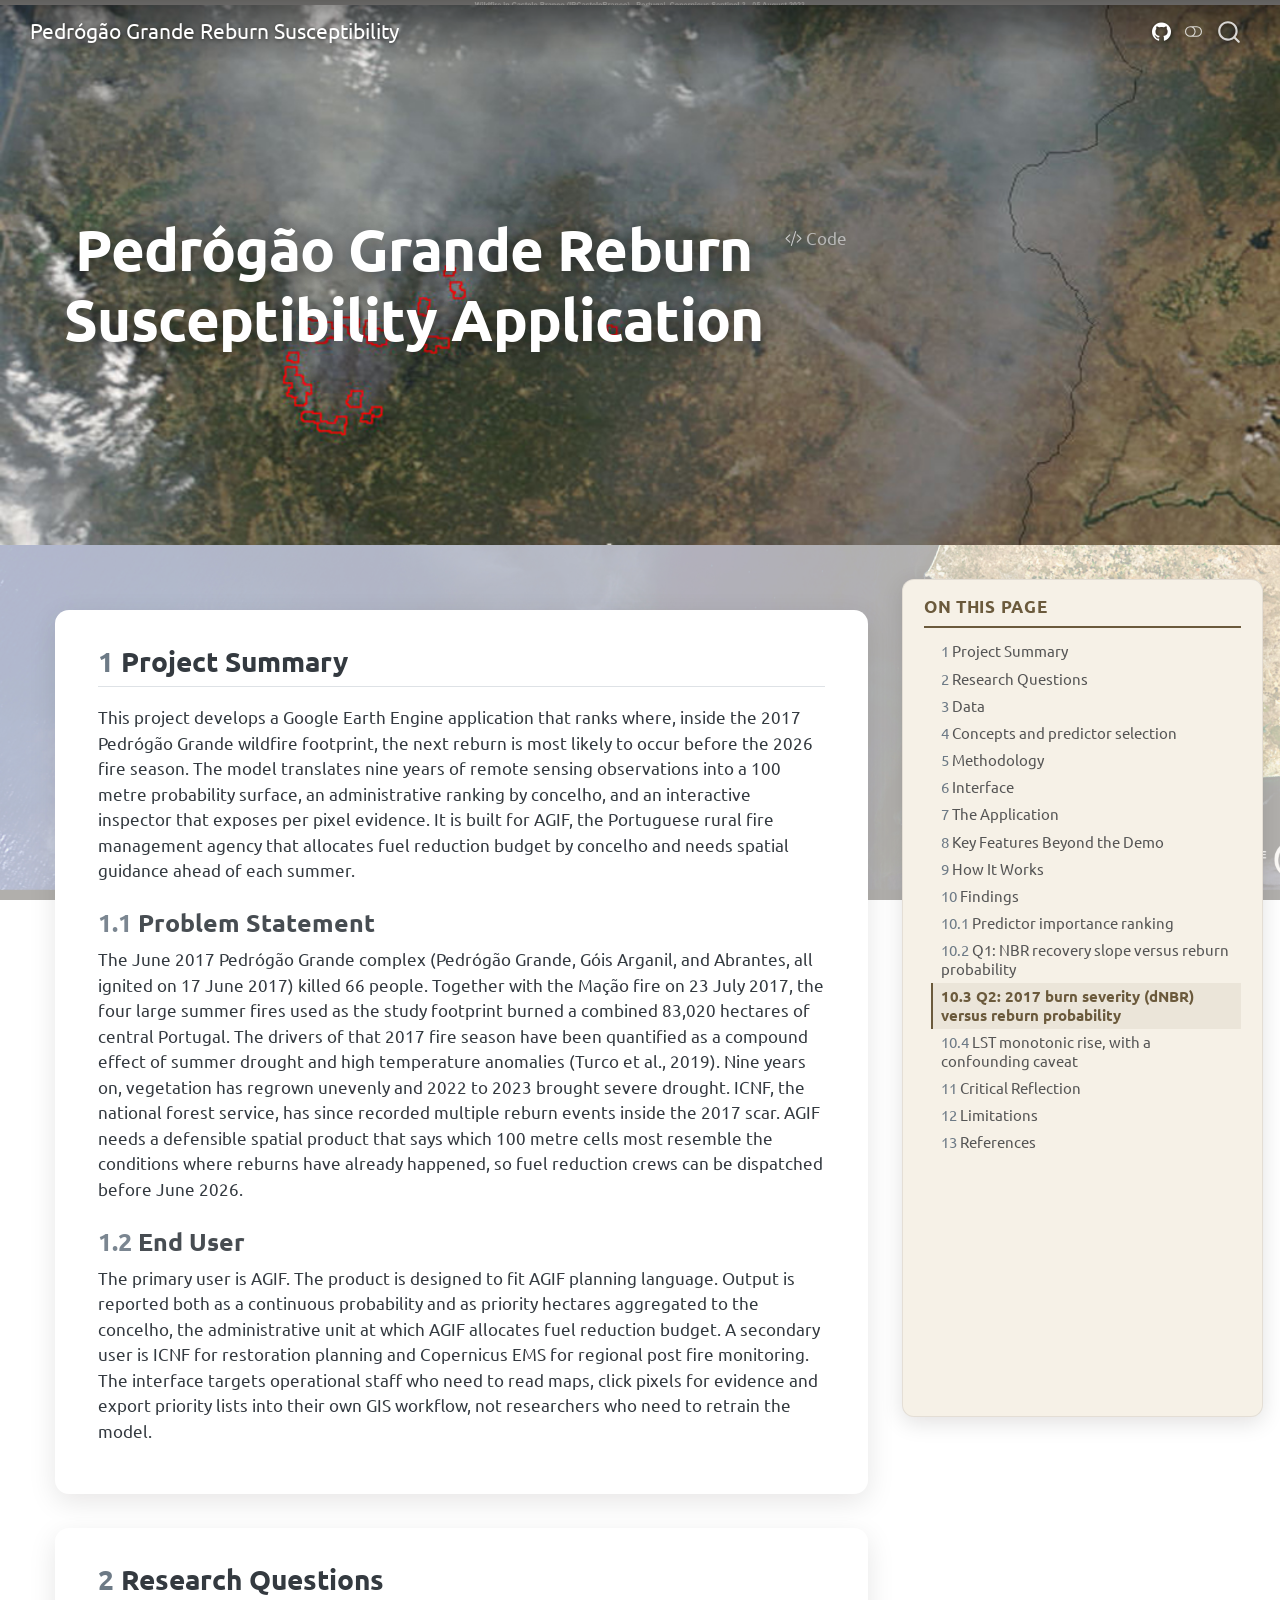
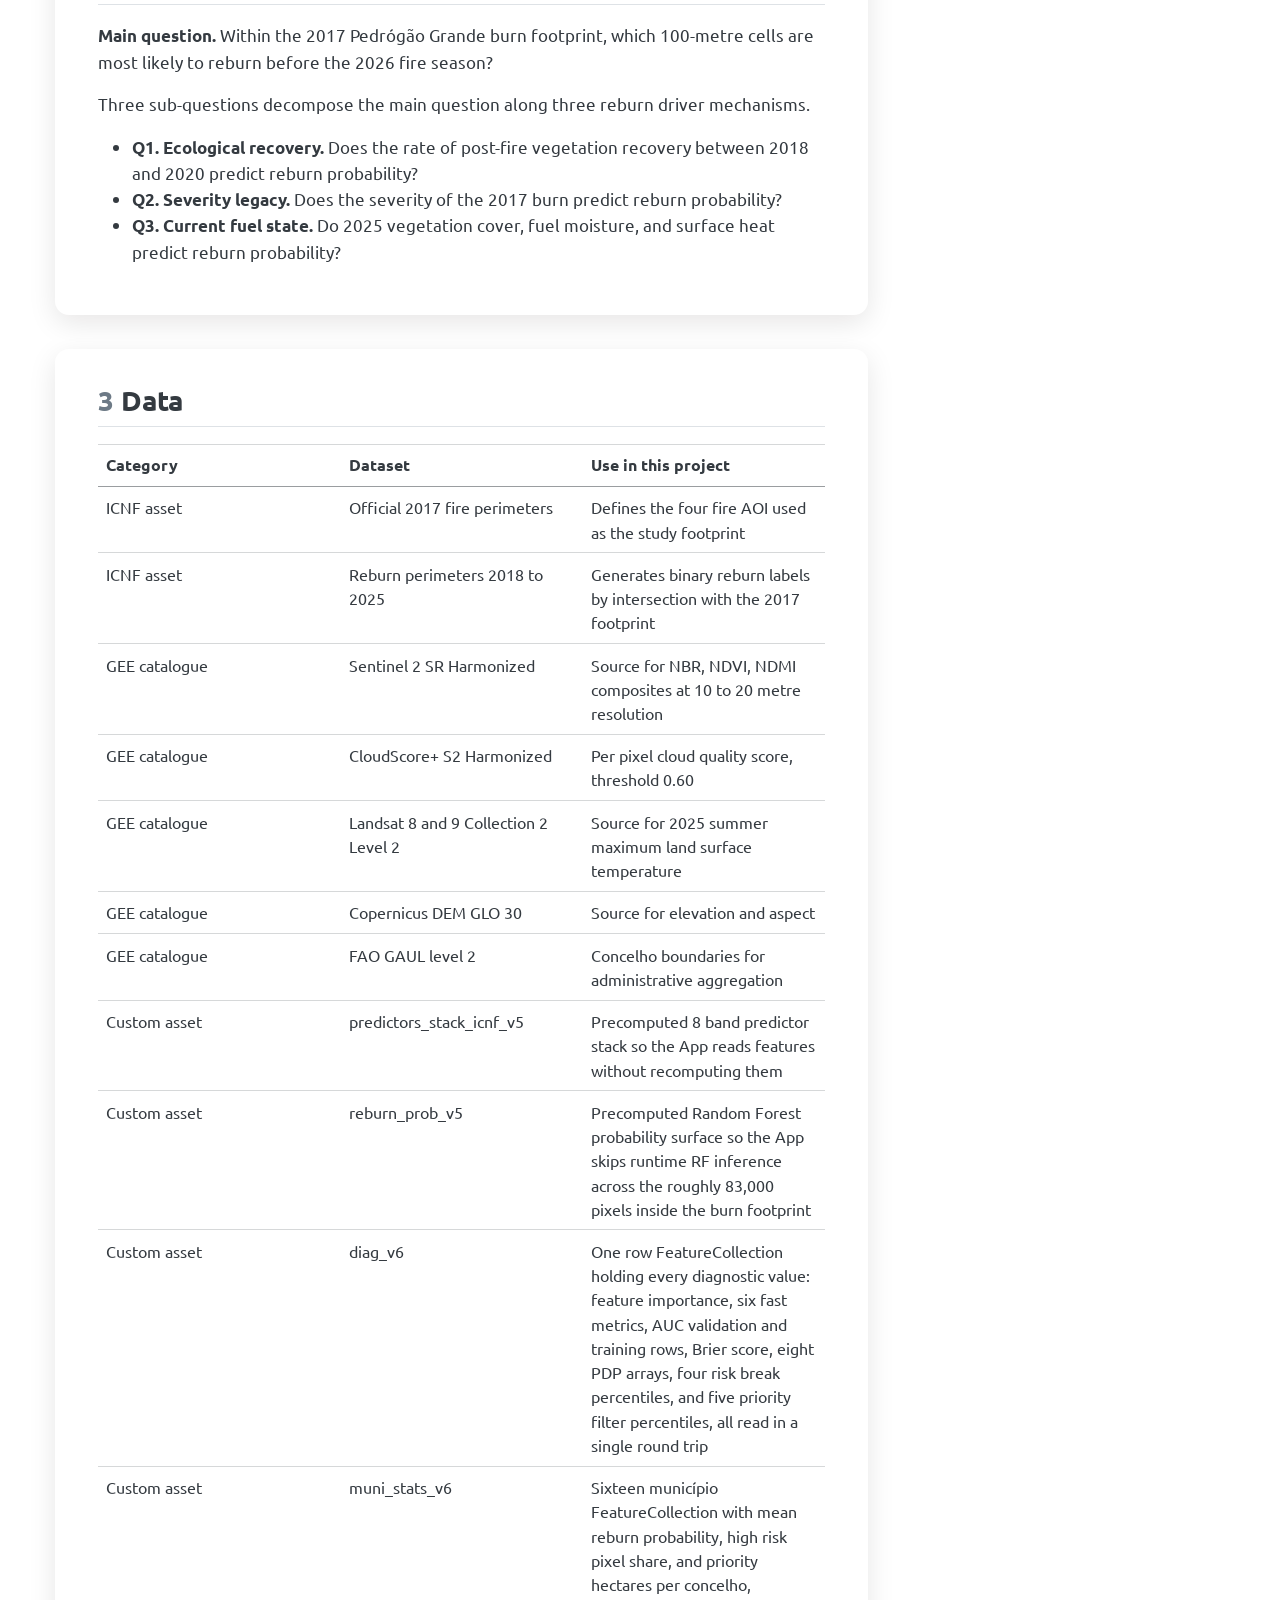
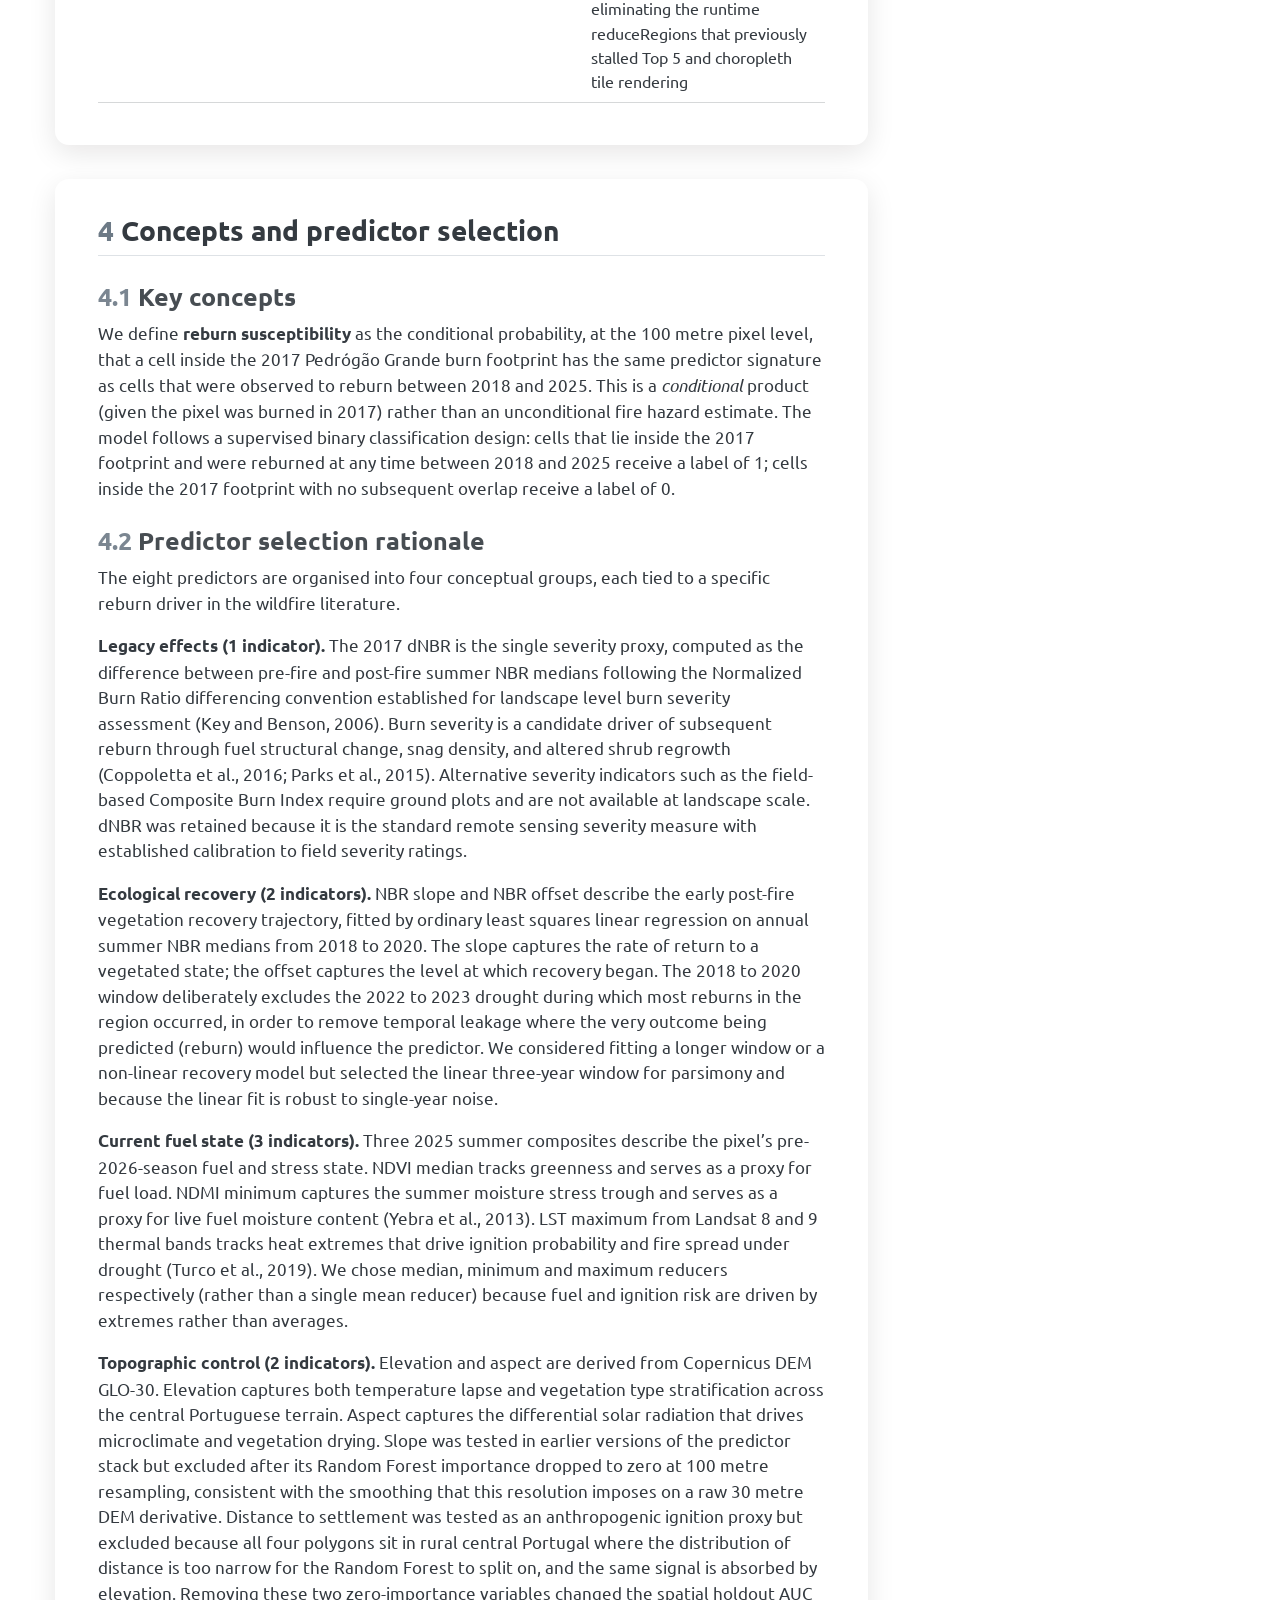
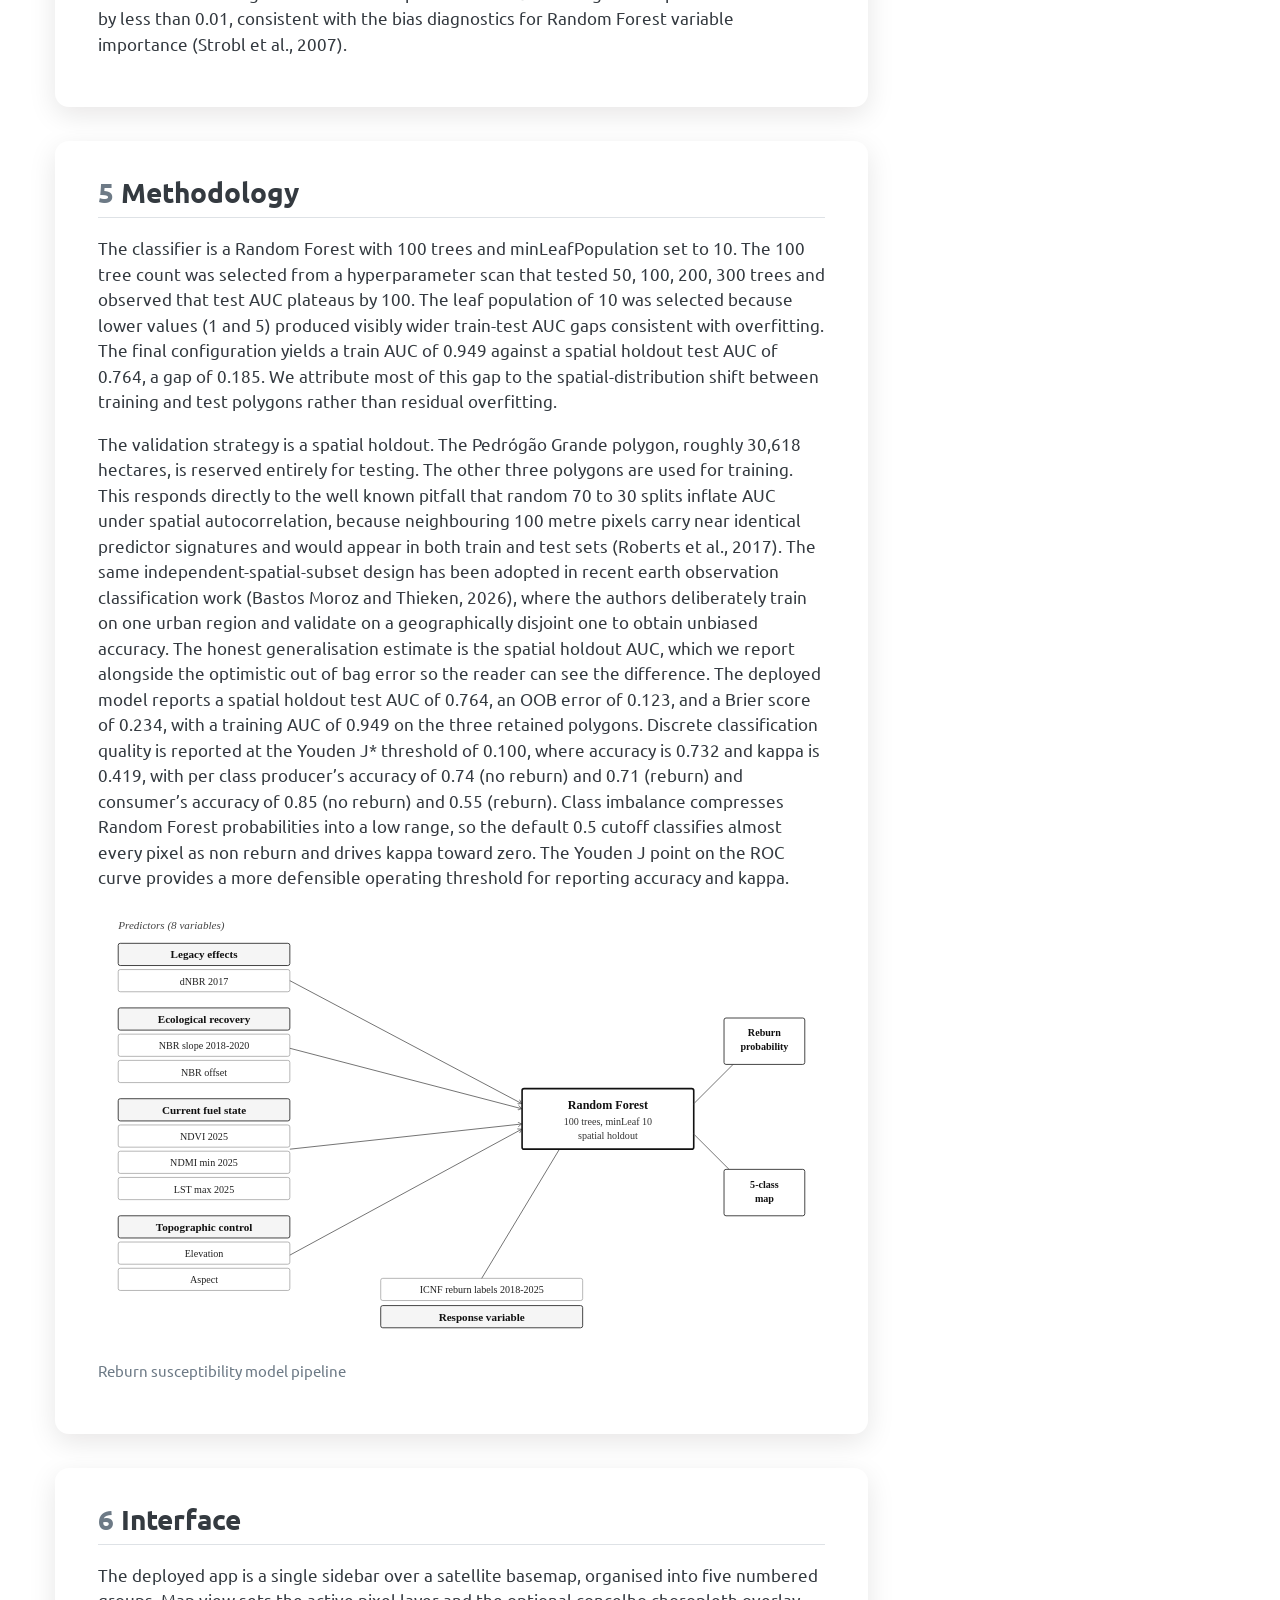
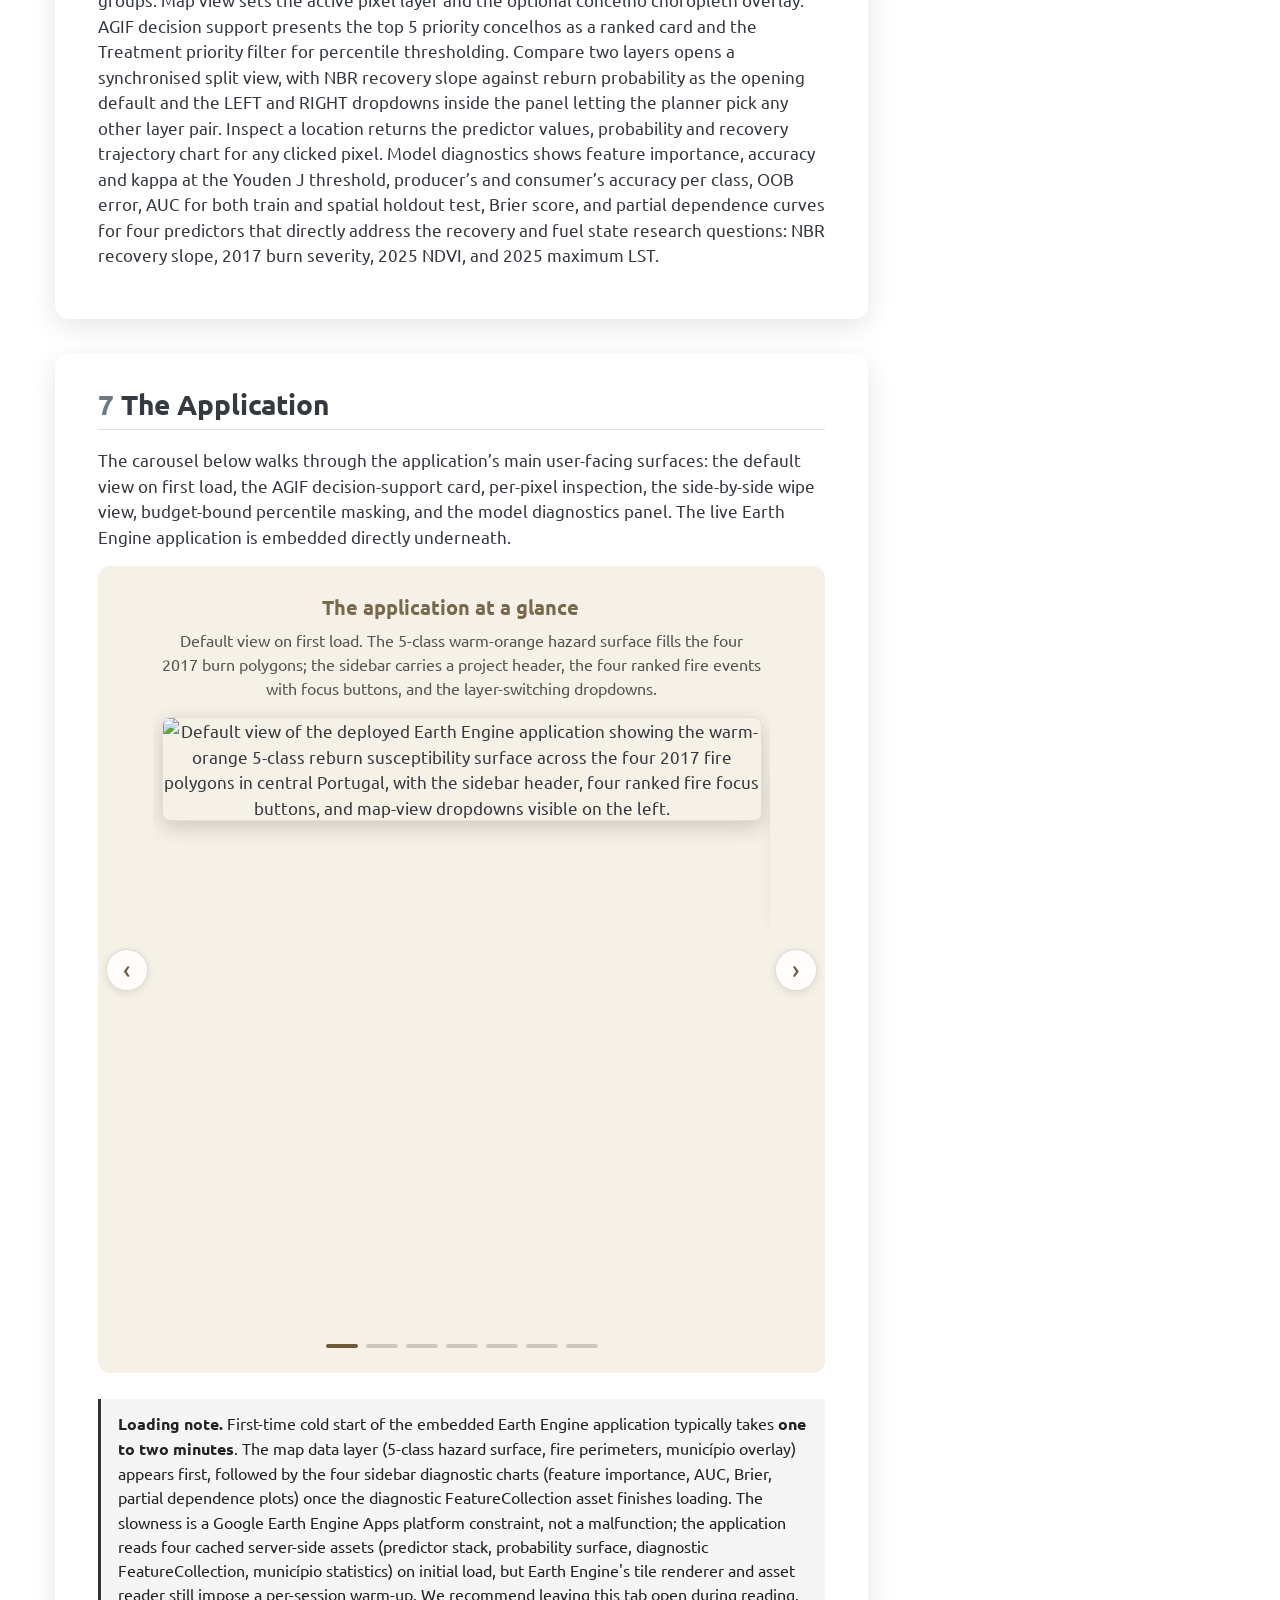
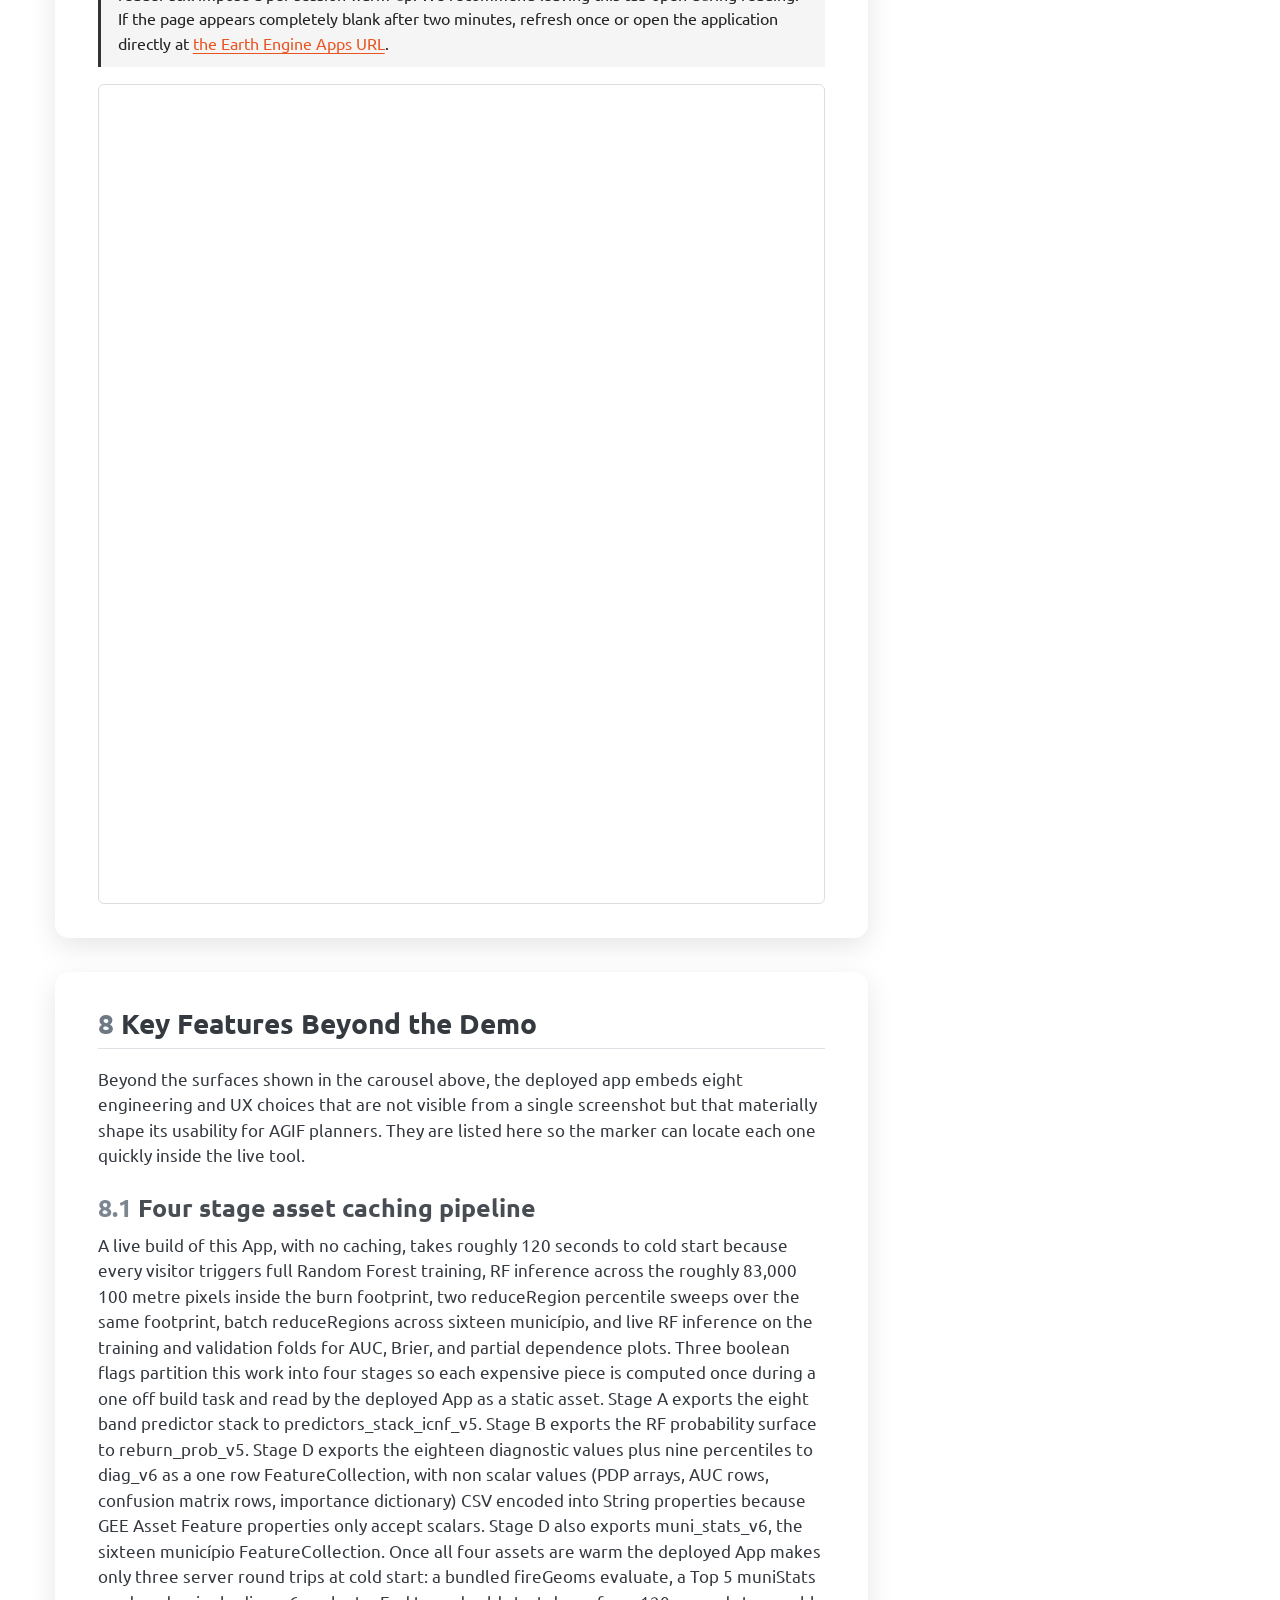
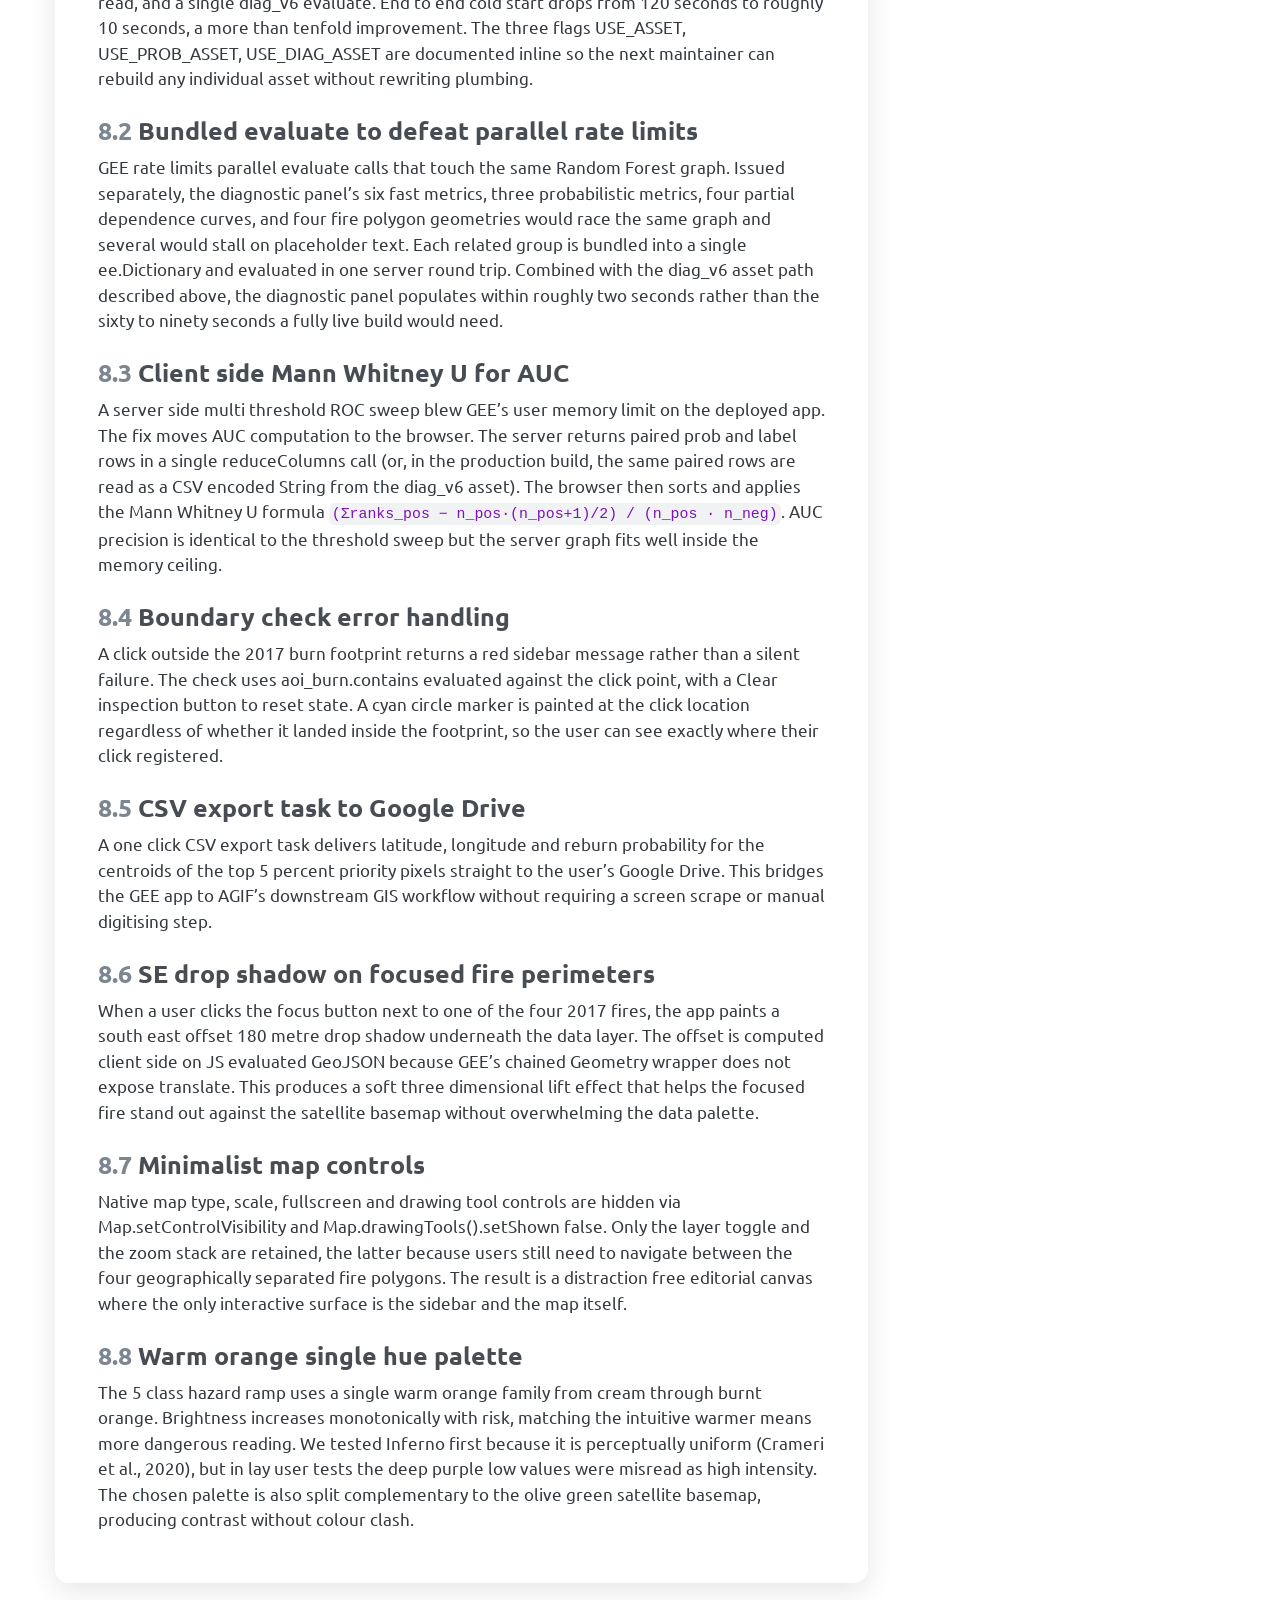
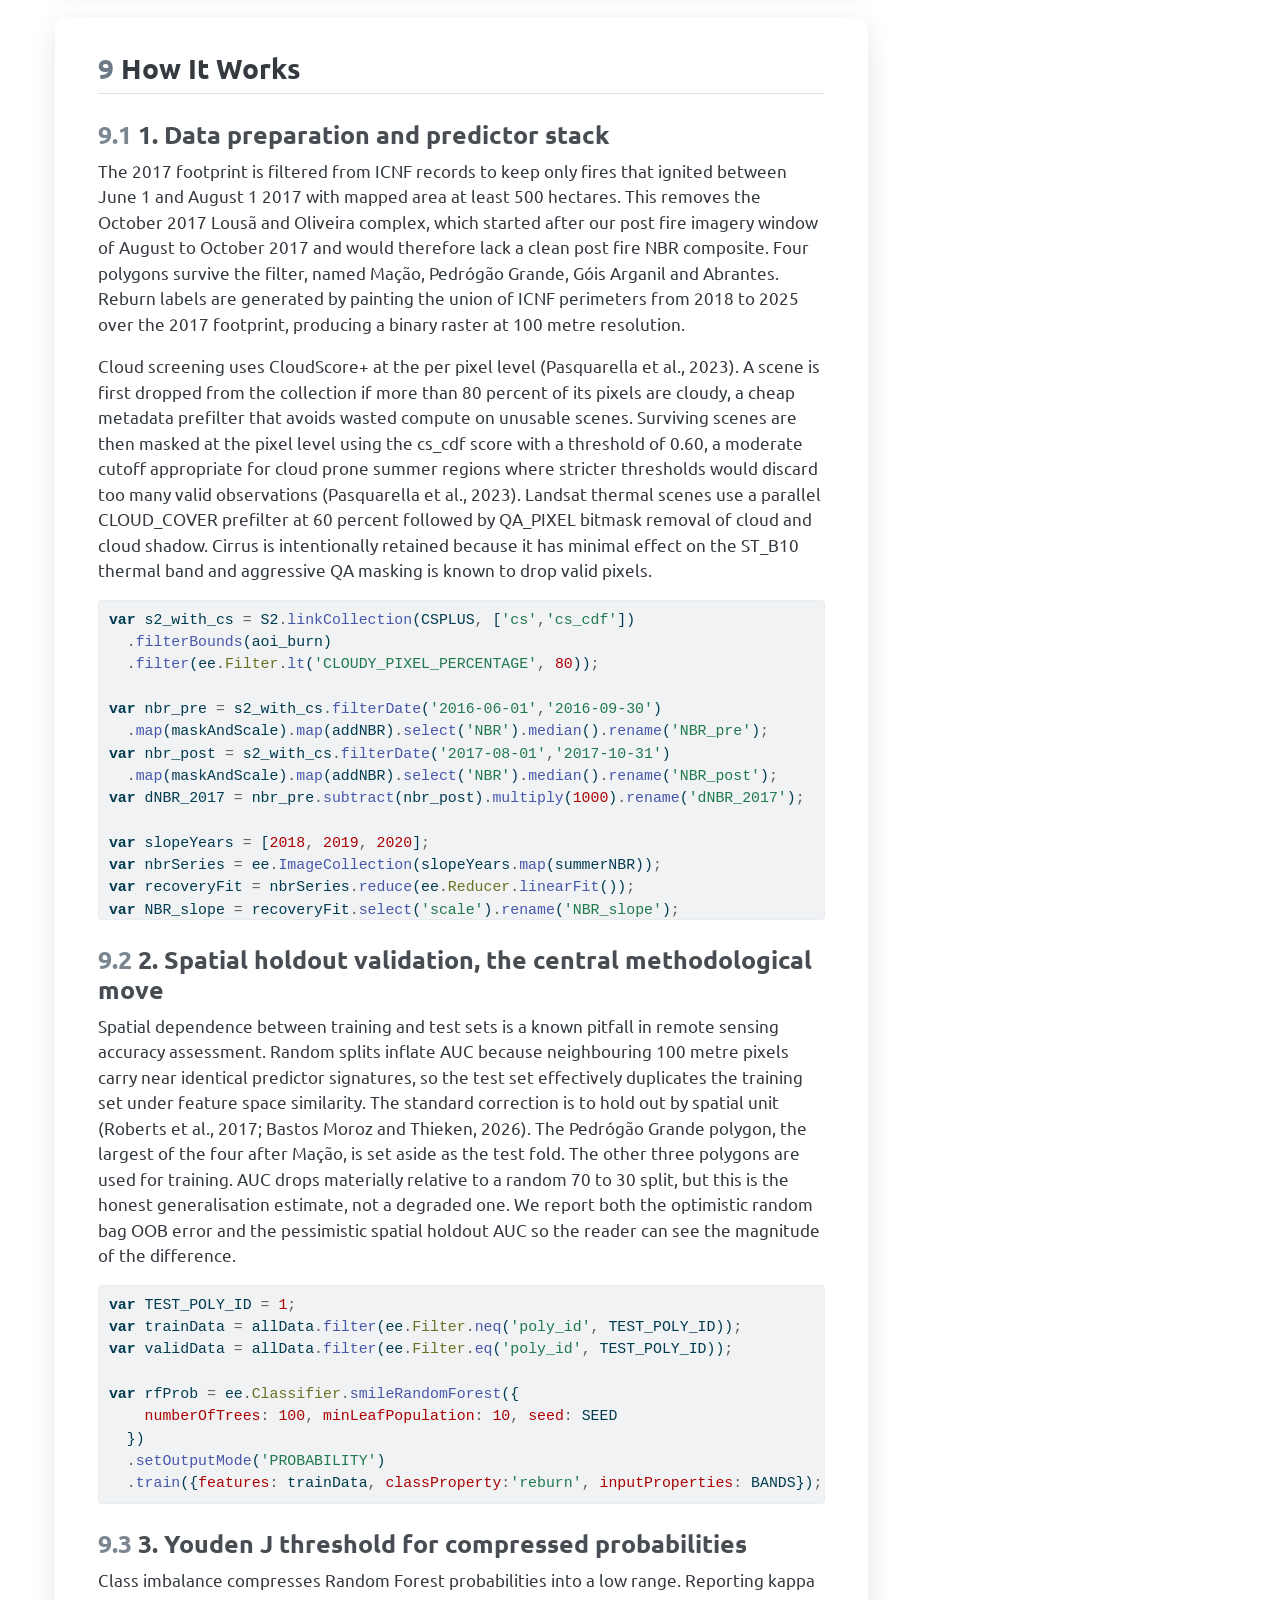
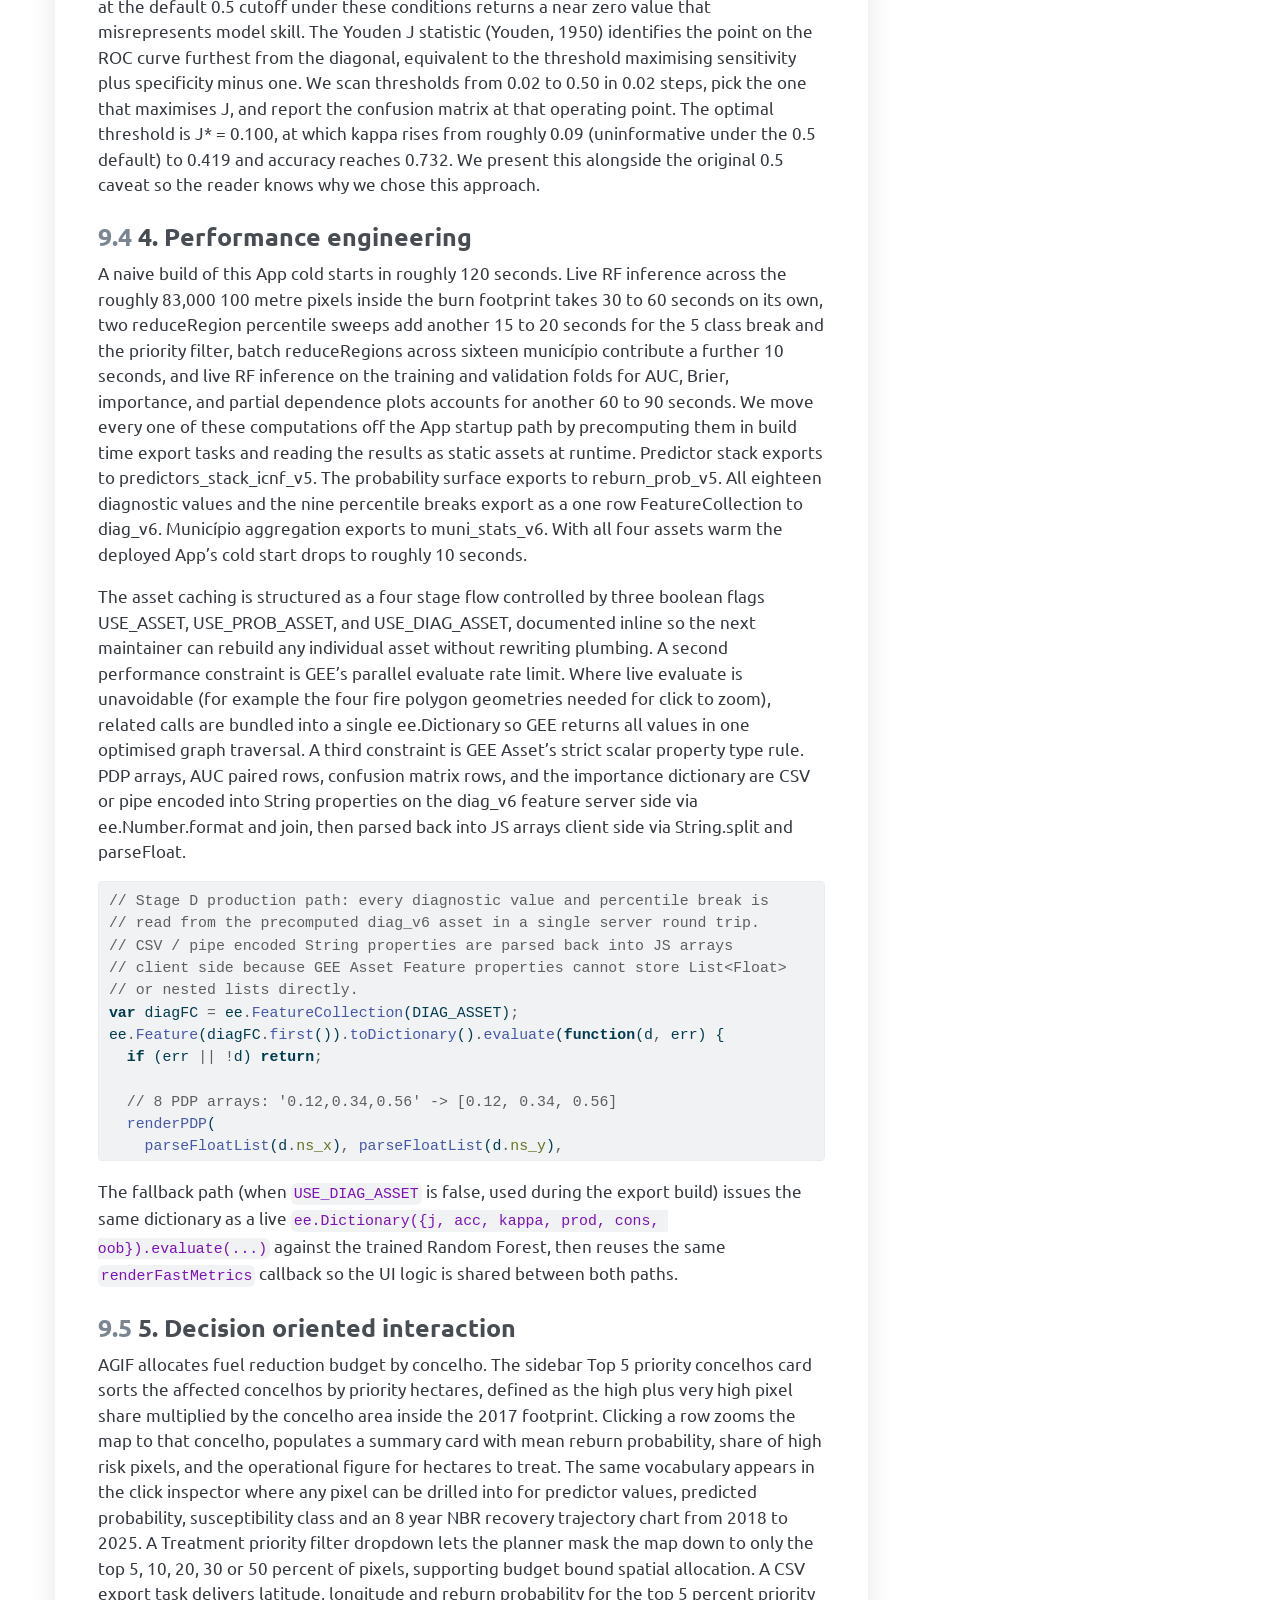
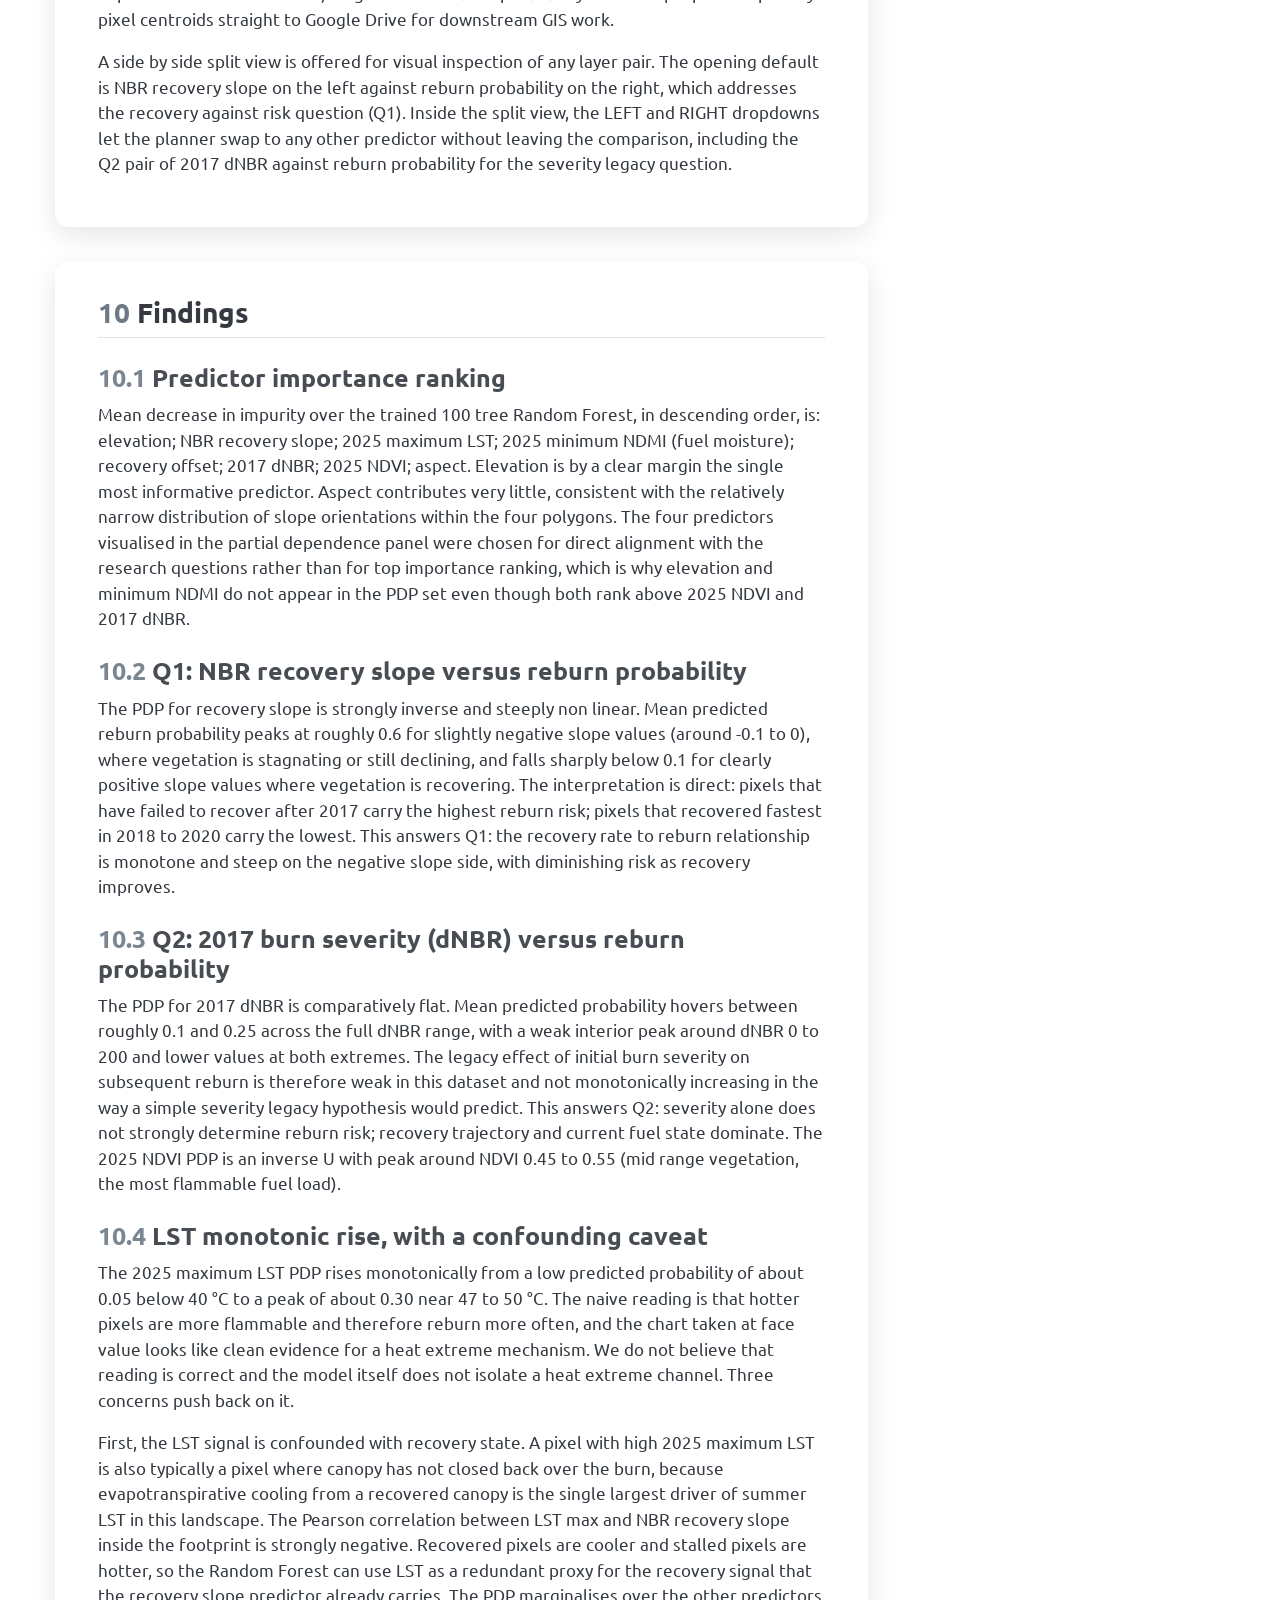
==== commit 98b9704f: "Add Research Questions chapter with one main question and three sub questions" ====
--- a/docs/index.html
+++ b/docs/index.html
@@ -356,66 +356,67 @@
   <li><a href="#problem-statement" id="toc-problem-statement" class="nav-link" data-scroll-target="#problem-statement"><span class="header-section-number">1.1</span> Problem Statement</a></li>
   <li><a href="#end-user" id="toc-end-user" class="nav-link" data-scroll-target="#end-user"><span class="header-section-number">1.2</span> End User</a></li>
   </ul></li>
-  <li><a href="#data" id="toc-data" class="nav-link" data-scroll-target="#data"><span class="header-section-number">2</span> Data</a></li>
-  <li><a href="#concepts-and-predictor-selection" id="toc-concepts-and-predictor-selection" class="nav-link" data-scroll-target="#concepts-and-predictor-selection"><span class="header-section-number">3</span> Concepts and predictor selection</a>
+  <li><a href="#research-questions" id="toc-research-questions" class="nav-link" data-scroll-target="#research-questions"><span class="header-section-number">2</span> Research Questions</a></li>
+  <li><a href="#data" id="toc-data" class="nav-link" data-scroll-target="#data"><span class="header-section-number">3</span> Data</a></li>
+  <li><a href="#concepts-and-predictor-selection" id="toc-concepts-and-predictor-selection" class="nav-link" data-scroll-target="#concepts-and-predictor-selection"><span class="header-section-number">4</span> Concepts and predictor selection</a>
   <ul class="collapse">
-  <li><a href="#key-concepts" id="toc-key-concepts" class="nav-link" data-scroll-target="#key-concepts"><span class="header-section-number">3.1</span> Key concepts</a></li>
-  <li><a href="#predictor-selection-rationale" id="toc-predictor-selection-rationale" class="nav-link" data-scroll-target="#predictor-selection-rationale"><span class="header-section-number">3.2</span> Predictor selection rationale</a></li>
+  <li><a href="#key-concepts" id="toc-key-concepts" class="nav-link" data-scroll-target="#key-concepts"><span class="header-section-number">4.1</span> Key concepts</a></li>
+  <li><a href="#predictor-selection-rationale" id="toc-predictor-selection-rationale" class="nav-link" data-scroll-target="#predictor-selection-rationale"><span class="header-section-number">4.2</span> Predictor selection rationale</a></li>
   </ul></li>
-  <li><a href="#methodology" id="toc-methodology" class="nav-link" data-scroll-target="#methodology"><span class="header-section-number">4</span> Methodology</a></li>
-  <li><a href="#interface" id="toc-interface" class="nav-link" data-scroll-target="#interface"><span class="header-section-number">5</span> Interface</a></li>
-  <li><a href="#the-application" id="toc-the-application" class="nav-link" data-scroll-target="#the-application"><span class="header-section-number">6</span> The Application</a></li>
-  <li><a href="#key-features-beyond-the-demo" id="toc-key-features-beyond-the-demo" class="nav-link" data-scroll-target="#key-features-beyond-the-demo"><span class="header-section-number">7</span> Key Features Beyond the Demo</a>
+  <li><a href="#methodology" id="toc-methodology" class="nav-link" data-scroll-target="#methodology"><span class="header-section-number">5</span> Methodology</a></li>
+  <li><a href="#interface" id="toc-interface" class="nav-link" data-scroll-target="#interface"><span class="header-section-number">6</span> Interface</a></li>
+  <li><a href="#the-application" id="toc-the-application" class="nav-link" data-scroll-target="#the-application"><span class="header-section-number">7</span> The Application</a></li>
+  <li><a href="#key-features-beyond-the-demo" id="toc-key-features-beyond-the-demo" class="nav-link" data-scroll-target="#key-features-beyond-the-demo"><span class="header-section-number">8</span> Key Features Beyond the Demo</a>
   <ul class="collapse">
-  <li><a href="#four-stage-asset-caching-pipeline" id="toc-four-stage-asset-caching-pipeline" class="nav-link" data-scroll-target="#four-stage-asset-caching-pipeline"><span class="header-section-number">7.1</span> Four stage asset caching pipeline</a></li>
-  <li><a href="#bundled-evaluate-to-defeat-parallel-rate-limits" id="toc-bundled-evaluate-to-defeat-parallel-rate-limits" class="nav-link" data-scroll-target="#bundled-evaluate-to-defeat-parallel-rate-limits"><span class="header-section-number">7.2</span> Bundled evaluate to defeat parallel rate limits</a></li>
-  <li><a href="#client-side-mann-whitney-u-for-auc" id="toc-client-side-mann-whitney-u-for-auc" class="nav-link" data-scroll-target="#client-side-mann-whitney-u-for-auc"><span class="header-section-number">7.3</span> Client side Mann Whitney U for AUC</a></li>
-  <li><a href="#boundary-check-error-handling" id="toc-boundary-check-error-handling" class="nav-link" data-scroll-target="#boundary-check-error-handling"><span class="header-section-number">7.4</span> Boundary check error handling</a></li>
-  <li><a href="#csv-export-task-to-google-drive" id="toc-csv-export-task-to-google-drive" class="nav-link" data-scroll-target="#csv-export-task-to-google-drive"><span class="header-section-number">7.5</span> CSV export task to Google Drive</a></li>
-  <li><a href="#se-drop-shadow-on-focused-fire-perimeters" id="toc-se-drop-shadow-on-focused-fire-perimeters" class="nav-link" data-scroll-target="#se-drop-shadow-on-focused-fire-perimeters"><span class="header-section-number">7.6</span> SE drop shadow on focused fire perimeters</a></li>
-  <li><a href="#minimalist-map-controls" id="toc-minimalist-map-controls" class="nav-link" data-scroll-target="#minimalist-map-controls"><span class="header-section-number">7.7</span> Minimalist map controls</a></li>
-  <li><a href="#warm-orange-single-hue-palette" id="toc-warm-orange-single-hue-palette" class="nav-link" data-scroll-target="#warm-orange-single-hue-palette"><span class="header-section-number">7.8</span> Warm orange single hue palette</a></li>
+  <li><a href="#four-stage-asset-caching-pipeline" id="toc-four-stage-asset-caching-pipeline" class="nav-link" data-scroll-target="#four-stage-asset-caching-pipeline"><span class="header-section-number">8.1</span> Four stage asset caching pipeline</a></li>
+  <li><a href="#bundled-evaluate-to-defeat-parallel-rate-limits" id="toc-bundled-evaluate-to-defeat-parallel-rate-limits" class="nav-link" data-scroll-target="#bundled-evaluate-to-defeat-parallel-rate-limits"><span class="header-section-number">8.2</span> Bundled evaluate to defeat parallel rate limits</a></li>
+  <li><a href="#client-side-mann-whitney-u-for-auc" id="toc-client-side-mann-whitney-u-for-auc" class="nav-link" data-scroll-target="#client-side-mann-whitney-u-for-auc"><span class="header-section-number">8.3</span> Client side Mann Whitney U for AUC</a></li>
+  <li><a href="#boundary-check-error-handling" id="toc-boundary-check-error-handling" class="nav-link" data-scroll-target="#boundary-check-error-handling"><span class="header-section-number">8.4</span> Boundary check error handling</a></li>
+  <li><a href="#csv-export-task-to-google-drive" id="toc-csv-export-task-to-google-drive" class="nav-link" data-scroll-target="#csv-export-task-to-google-drive"><span class="header-section-number">8.5</span> CSV export task to Google Drive</a></li>
+  <li><a href="#se-drop-shadow-on-focused-fire-perimeters" id="toc-se-drop-shadow-on-focused-fire-perimeters" class="nav-link" data-scroll-target="#se-drop-shadow-on-focused-fire-perimeters"><span class="header-section-number">8.6</span> SE drop shadow on focused fire perimeters</a></li>
+  <li><a href="#minimalist-map-controls" id="toc-minimalist-map-controls" class="nav-link" data-scroll-target="#minimalist-map-controls"><span class="header-section-number">8.7</span> Minimalist map controls</a></li>
+  <li><a href="#warm-orange-single-hue-palette" id="toc-warm-orange-single-hue-palette" class="nav-link" data-scroll-target="#warm-orange-single-hue-palette"><span class="header-section-number">8.8</span> Warm orange single hue palette</a></li>
   </ul></li>
-  <li><a href="#how-it-works" id="toc-how-it-works" class="nav-link" data-scroll-target="#how-it-works"><span class="header-section-number">8</span> How It Works</a>
+  <li><a href="#how-it-works" id="toc-how-it-works" class="nav-link" data-scroll-target="#how-it-works"><span class="header-section-number">9</span> How It Works</a>
   <ul class="collapse">
-  <li><a href="#data-preparation-and-predictor-stack" id="toc-data-preparation-and-predictor-stack" class="nav-link" data-scroll-target="#data-preparation-and-predictor-stack"><span class="header-section-number">8.1</span> 1. Data preparation and predictor stack</a></li>
-  <li><a href="#spatial-holdout-validation-the-central-methodological-move" id="toc-spatial-holdout-validation-the-central-methodological-move" class="nav-link" data-scroll-target="#spatial-holdout-validation-the-central-methodological-move"><span class="header-section-number">8.2</span> 2. Spatial holdout validation, the central methodological move</a></li>
-  <li><a href="#youden-j-threshold-for-compressed-probabilities" id="toc-youden-j-threshold-for-compressed-probabilities" class="nav-link" data-scroll-target="#youden-j-threshold-for-compressed-probabilities"><span class="header-section-number">8.3</span> 3. Youden J threshold for compressed probabilities</a></li>
-  <li><a href="#performance-engineering" id="toc-performance-engineering" class="nav-link" data-scroll-target="#performance-engineering"><span class="header-section-number">8.4</span> 4. Performance engineering</a></li>
-  <li><a href="#decision-oriented-interaction" id="toc-decision-oriented-interaction" class="nav-link" data-scroll-target="#decision-oriented-interaction"><span class="header-section-number">8.5</span> 5. Decision oriented interaction</a></li>
+  <li><a href="#data-preparation-and-predictor-stack" id="toc-data-preparation-and-predictor-stack" class="nav-link" data-scroll-target="#data-preparation-and-predictor-stack"><span class="header-section-number">9.1</span> 1. Data preparation and predictor stack</a></li>
+  <li><a href="#spatial-holdout-validation-the-central-methodological-move" id="toc-spatial-holdout-validation-the-central-methodological-move" class="nav-link" data-scroll-target="#spatial-holdout-validation-the-central-methodological-move"><span class="header-section-number">9.2</span> 2. Spatial holdout validation, the central methodological move</a></li>
+  <li><a href="#youden-j-threshold-for-compressed-probabilities" id="toc-youden-j-threshold-for-compressed-probabilities" class="nav-link" data-scroll-target="#youden-j-threshold-for-compressed-probabilities"><span class="header-section-number">9.3</span> 3. Youden J threshold for compressed probabilities</a></li>
+  <li><a href="#performance-engineering" id="toc-performance-engineering" class="nav-link" data-scroll-target="#performance-engineering"><span class="header-section-number">9.4</span> 4. Performance engineering</a></li>
+  <li><a href="#decision-oriented-interaction" id="toc-decision-oriented-interaction" class="nav-link" data-scroll-target="#decision-oriented-interaction"><span class="header-section-number">9.5</span> 5. Decision oriented interaction</a></li>
   </ul></li>
-  <li><a href="#findings" id="toc-findings" class="nav-link" data-scroll-target="#findings"><span class="header-section-number">9</span> Findings</a>
+  <li><a href="#findings" id="toc-findings" class="nav-link" data-scroll-target="#findings"><span class="header-section-number">10</span> Findings</a>
   <ul class="collapse">
-  <li><a href="#predictor-importance-ranking" id="toc-predictor-importance-ranking" class="nav-link" data-scroll-target="#predictor-importance-ranking"><span class="header-section-number">9.1</span> Predictor importance ranking</a></li>
-  <li><a href="#q1-nbr-recovery-slope-versus-reburn-probability" id="toc-q1-nbr-recovery-slope-versus-reburn-probability" class="nav-link" data-scroll-target="#q1-nbr-recovery-slope-versus-reburn-probability"><span class="header-section-number">9.2</span> Q1: NBR recovery slope versus reburn probability</a></li>
-  <li><a href="#q2-2017-burn-severity-dnbr-versus-reburn-probability" id="toc-q2-2017-burn-severity-dnbr-versus-reburn-probability" class="nav-link" data-scroll-target="#q2-2017-burn-severity-dnbr-versus-reburn-probability"><span class="header-section-number">9.3</span> Q2: 2017 burn severity (dNBR) versus reburn probability</a></li>
-  <li><a href="#lst-monotonic-rise-with-a-confounding-caveat" id="toc-lst-monotonic-rise-with-a-confounding-caveat" class="nav-link" data-scroll-target="#lst-monotonic-rise-with-a-confounding-caveat"><span class="header-section-number">9.4</span> LST monotonic rise, with a confounding caveat</a></li>
+  <li><a href="#predictor-importance-ranking" id="toc-predictor-importance-ranking" class="nav-link" data-scroll-target="#predictor-importance-ranking"><span class="header-section-number">10.1</span> Predictor importance ranking</a></li>
+  <li><a href="#q1-nbr-recovery-slope-versus-reburn-probability" id="toc-q1-nbr-recovery-slope-versus-reburn-probability" class="nav-link" data-scroll-target="#q1-nbr-recovery-slope-versus-reburn-probability"><span class="header-section-number">10.2</span> Q1: NBR recovery slope versus reburn probability</a></li>
+  <li><a href="#q2-2017-burn-severity-dnbr-versus-reburn-probability" id="toc-q2-2017-burn-severity-dnbr-versus-reburn-probability" class="nav-link" data-scroll-target="#q2-2017-burn-severity-dnbr-versus-reburn-probability"><span class="header-section-number">10.3</span> Q2: 2017 burn severity (dNBR) versus reburn probability</a></li>
+  <li><a href="#lst-monotonic-rise-with-a-confounding-caveat" id="toc-lst-monotonic-rise-with-a-confounding-caveat" class="nav-link" data-scroll-target="#lst-monotonic-rise-with-a-confounding-caveat"><span class="header-section-number">10.4</span> LST monotonic rise, with a confounding caveat</a></li>
   </ul></li>
-  <li><a href="#critical-reflection" id="toc-critical-reflection" class="nav-link" data-scroll-target="#critical-reflection"><span class="header-section-number">10</span> Critical Reflection</a>
+  <li><a href="#critical-reflection" id="toc-critical-reflection" class="nav-link" data-scroll-target="#critical-reflection"><span class="header-section-number">11</span> Critical Reflection</a>
   <ul class="collapse">
-  <li><a href="#spatial-autocorrelation-addressed-not-bypassed" id="toc-spatial-autocorrelation-addressed-not-bypassed" class="nav-link" data-scroll-target="#spatial-autocorrelation-addressed-not-bypassed"><span class="header-section-number">10.1</span> Spatial autocorrelation, addressed not bypassed</a></li>
-  <li><a href="#conditional-susceptibility-not-unconditional-forecasting" id="toc-conditional-susceptibility-not-unconditional-forecasting" class="nav-link" data-scroll-target="#conditional-susceptibility-not-unconditional-forecasting"><span class="header-section-number">10.2</span> Conditional susceptibility, not unconditional forecasting</a></li>
-  <li><a href="#slope-window-leakage-trade-off" id="toc-slope-window-leakage-trade-off" class="nav-link" data-scroll-target="#slope-window-leakage-trade-off"><span class="header-section-number">10.3</span> Slope window leakage trade off</a></li>
-  <li><a href="#predictor-stack-version-history" id="toc-predictor-stack-version-history" class="nav-link" data-scroll-target="#predictor-stack-version-history"><span class="header-section-number">10.4</span> Predictor stack version history</a></li>
-  <li><a href="#techniques-considered-and-rejected" id="toc-techniques-considered-and-rejected" class="nav-link" data-scroll-target="#techniques-considered-and-rejected"><span class="header-section-number">10.5</span> Techniques considered and rejected</a></li>
-  <li><a href="#the-four-fires-are-not-perfectly-time-aligned" id="toc-the-four-fires-are-not-perfectly-time-aligned" class="nav-link" data-scroll-target="#the-four-fires-are-not-perfectly-time-aligned"><span class="header-section-number">10.6</span> The four fires are not perfectly time aligned</a></li>
-  <li><a href="#gee-app-platform-constraints-shaped-the-codebase" id="toc-gee-app-platform-constraints-shaped-the-codebase" class="nav-link" data-scroll-target="#gee-app-platform-constraints-shaped-the-codebase"><span class="header-section-number">10.7</span> GEE App platform constraints shaped the codebase</a></li>
+  <li><a href="#spatial-autocorrelation-addressed-not-bypassed" id="toc-spatial-autocorrelation-addressed-not-bypassed" class="nav-link" data-scroll-target="#spatial-autocorrelation-addressed-not-bypassed"><span class="header-section-number">11.1</span> Spatial autocorrelation, addressed not bypassed</a></li>
+  <li><a href="#conditional-susceptibility-not-unconditional-forecasting" id="toc-conditional-susceptibility-not-unconditional-forecasting" class="nav-link" data-scroll-target="#conditional-susceptibility-not-unconditional-forecasting"><span class="header-section-number">11.2</span> Conditional susceptibility, not unconditional forecasting</a></li>
+  <li><a href="#slope-window-leakage-trade-off" id="toc-slope-window-leakage-trade-off" class="nav-link" data-scroll-target="#slope-window-leakage-trade-off"><span class="header-section-number">11.3</span> Slope window leakage trade off</a></li>
+  <li><a href="#predictor-stack-version-history" id="toc-predictor-stack-version-history" class="nav-link" data-scroll-target="#predictor-stack-version-history"><span class="header-section-number">11.4</span> Predictor stack version history</a></li>
+  <li><a href="#techniques-considered-and-rejected" id="toc-techniques-considered-and-rejected" class="nav-link" data-scroll-target="#techniques-considered-and-rejected"><span class="header-section-number">11.5</span> Techniques considered and rejected</a></li>
+  <li><a href="#the-four-fires-are-not-perfectly-time-aligned" id="toc-the-four-fires-are-not-perfectly-time-aligned" class="nav-link" data-scroll-target="#the-four-fires-are-not-perfectly-time-aligned"><span class="header-section-number">11.6</span> The four fires are not perfectly time aligned</a></li>
+  <li><a href="#gee-app-platform-constraints-shaped-the-codebase" id="toc-gee-app-platform-constraints-shaped-the-codebase" class="nav-link" data-scroll-target="#gee-app-platform-constraints-shaped-the-codebase"><span class="header-section-number">11.7</span> GEE App platform constraints shaped the codebase</a></li>
   </ul></li>
-  <li><a href="#limitations" id="toc-limitations" class="nav-link" data-scroll-target="#limitations"><span class="header-section-number">11</span> Limitations</a>
+  <li><a href="#limitations" id="toc-limitations" class="nav-link" data-scroll-target="#limitations"><span class="header-section-number">12</span> Limitations</a>
   <ul class="collapse">
-  <li><a href="#static-not-dynamic" id="toc-static-not-dynamic" class="nav-link" data-scroll-target="#static-not-dynamic"><span class="header-section-number">11.1</span> Static, not dynamic</a></li>
-  <li><a href="#fuel-state-contamination" id="toc-fuel-state-contamination" class="nav-link" data-scroll-target="#fuel-state-contamination"><span class="header-section-number">11.2</span> 2025 fuel state contamination</a></li>
-  <li><a href="#binary-label-no-recurrence-frequency" id="toc-binary-label-no-recurrence-frequency" class="nav-link" data-scroll-target="#binary-label-no-recurrence-frequency"><span class="header-section-number">11.3</span> Binary label, no recurrence frequency</a></li>
-  <li><a href="#small-training-fold" id="toc-small-training-fold" class="nav-link" data-scroll-target="#small-training-fold"><span class="header-section-number">11.4</span> Small training fold</a></li>
-  <li><a href="#concelho-granularity-does-not-match-operational-unit" id="toc-concelho-granularity-does-not-match-operational-unit" class="nav-link" data-scroll-target="#concelho-granularity-does-not-match-operational-unit"><span class="header-section-number">11.5</span> Concelho granularity does not match operational unit</a></li>
-  <li><a href="#metre-resolution-misses-small-hotspots" id="toc-metre-resolution-misses-small-hotspots" class="nav-link" data-scroll-target="#metre-resolution-misses-small-hotspots"><span class="header-section-number">11.6</span> 100 metre resolution misses small hotspots</a></li>
-  <li><a href="#hardcoded-for-the-2017-footprint" id="toc-hardcoded-for-the-2017-footprint" class="nav-link" data-scroll-target="#hardcoded-for-the-2017-footprint"><span class="header-section-number">11.7</span> Hardcoded for the 2017 footprint</a></li>
-  <li><a href="#asset-re-export-burden-after-retraining" id="toc-asset-re-export-burden-after-retraining" class="nav-link" data-scroll-target="#asset-re-export-burden-after-retraining"><span class="header-section-number">11.8</span> Asset re export burden after retraining</a></li>
-  <li><a href="#english-only-interface" id="toc-english-only-interface" class="nav-link" data-scroll-target="#english-only-interface"><span class="header-section-number">11.9</span> English only interface</a></li>
-  <li><a href="#gee-app-platform-memory-ceiling-shaped-the-design" id="toc-gee-app-platform-memory-ceiling-shaped-the-design" class="nav-link" data-scroll-target="#gee-app-platform-memory-ceiling-shaped-the-design"><span class="header-section-number">11.10</span> GEE App platform memory ceiling shaped the design</a></li>
-  <li><a href="#future-work" id="toc-future-work" class="nav-link" data-scroll-target="#future-work"><span class="header-section-number">11.11</span> Future work</a></li>
+  <li><a href="#static-not-dynamic" id="toc-static-not-dynamic" class="nav-link" data-scroll-target="#static-not-dynamic"><span class="header-section-number">12.1</span> Static, not dynamic</a></li>
+  <li><a href="#fuel-state-contamination" id="toc-fuel-state-contamination" class="nav-link" data-scroll-target="#fuel-state-contamination"><span class="header-section-number">12.2</span> 2025 fuel state contamination</a></li>
+  <li><a href="#binary-label-no-recurrence-frequency" id="toc-binary-label-no-recurrence-frequency" class="nav-link" data-scroll-target="#binary-label-no-recurrence-frequency"><span class="header-section-number">12.3</span> Binary label, no recurrence frequency</a></li>
+  <li><a href="#small-training-fold" id="toc-small-training-fold" class="nav-link" data-scroll-target="#small-training-fold"><span class="header-section-number">12.4</span> Small training fold</a></li>
+  <li><a href="#concelho-granularity-does-not-match-operational-unit" id="toc-concelho-granularity-does-not-match-operational-unit" class="nav-link" data-scroll-target="#concelho-granularity-does-not-match-operational-unit"><span class="header-section-number">12.5</span> Concelho granularity does not match operational unit</a></li>
+  <li><a href="#metre-resolution-misses-small-hotspots" id="toc-metre-resolution-misses-small-hotspots" class="nav-link" data-scroll-target="#metre-resolution-misses-small-hotspots"><span class="header-section-number">12.6</span> 100 metre resolution misses small hotspots</a></li>
+  <li><a href="#hardcoded-for-the-2017-footprint" id="toc-hardcoded-for-the-2017-footprint" class="nav-link" data-scroll-target="#hardcoded-for-the-2017-footprint"><span class="header-section-number">12.7</span> Hardcoded for the 2017 footprint</a></li>
+  <li><a href="#asset-re-export-burden-after-retraining" id="toc-asset-re-export-burden-after-retraining" class="nav-link" data-scroll-target="#asset-re-export-burden-after-retraining"><span class="header-section-number">12.8</span> Asset re export burden after retraining</a></li>
+  <li><a href="#english-only-interface" id="toc-english-only-interface" class="nav-link" data-scroll-target="#english-only-interface"><span class="header-section-number">12.9</span> English only interface</a></li>
+  <li><a href="#gee-app-platform-memory-ceiling-shaped-the-design" id="toc-gee-app-platform-memory-ceiling-shaped-the-design" class="nav-link" data-scroll-target="#gee-app-platform-memory-ceiling-shaped-the-design"><span class="header-section-number">12.10</span> GEE App platform memory ceiling shaped the design</a></li>
+  <li><a href="#future-work" id="toc-future-work" class="nav-link" data-scroll-target="#future-work"><span class="header-section-number">12.11</span> Future work</a></li>
   </ul></li>
-  <li><a href="#references" id="toc-references" class="nav-link" data-scroll-target="#references"><span class="header-section-number">12</span> References</a></li>
+  <li><a href="#references" id="toc-references" class="nav-link" data-scroll-target="#references"><span class="header-section-number">13</span> References</a></li>
   </ul>
 </nav>
     </div>
@@ -439,8 +440,18 @@
 <p>The primary user is AGIF. The product is designed to fit AGIF planning language. Output is reported both as a continuous probability and as priority hectares aggregated to the concelho, the administrative unit at which AGIF allocates fuel reduction budget. A secondary user is ICNF for restoration planning and Copernicus EMS for regional post fire monitoring. The interface targets operational staff who need to read maps, click pixels for evidence and export priority lists into their own GIS workflow, not researchers who need to retrain the model.</p>
 </section>
 </section>
-<section id="data" class="level2" data-number="2">
-<h2 data-number="2" class="anchored" data-anchor-id="data"><span class="header-section-number">2</span> Data</h2>
+<section id="research-questions" class="level2" data-number="2">
+<h2 data-number="2" class="anchored" data-anchor-id="research-questions"><span class="header-section-number">2</span> Research Questions</h2>
+<p><strong>Main question.</strong> Within the 2017 Pedrógão Grande burn footprint, which 100-metre cells are most likely to reburn before the 2026 fire season?</p>
+<p>Three sub-questions decompose the main question along three reburn driver mechanisms.</p>
+<ul>
+<li><strong>Q1. Ecological recovery.</strong> Does the rate of post-fire vegetation recovery between 2018 and 2020 predict reburn probability?</li>
+<li><strong>Q2. Severity legacy.</strong> Does the severity of the 2017 burn predict reburn probability?</li>
+<li><strong>Q3. Current fuel state.</strong> Do 2025 vegetation cover, fuel moisture, and surface heat predict reburn probability?</li>
+</ul>
+</section>
+<section id="data" class="level2" data-number="3">
+<h2 data-number="3" class="anchored" data-anchor-id="data"><span class="header-section-number">3</span> Data</h2>
 <table class="caption-top table">
 <colgroup>
 <col style="width: 33%">
@@ -513,14 +524,14 @@
 </tbody>
 </table>
 </section>
-<section id="concepts-and-predictor-selection" class="level2" data-number="3">
-<h2 data-number="3" class="anchored" data-anchor-id="concepts-and-predictor-selection"><span class="header-section-number">3</span> Concepts and predictor selection</h2>
-<section id="key-concepts" class="level3" data-number="3.1">
-<h3 data-number="3.1" class="anchored" data-anchor-id="key-concepts"><span class="header-section-number">3.1</span> Key concepts</h3>
+<section id="concepts-and-predictor-selection" class="level2" data-number="4">
+<h2 data-number="4" class="anchored" data-anchor-id="concepts-and-predictor-selection"><span class="header-section-number">4</span> Concepts and predictor selection</h2>
+<section id="key-concepts" class="level3" data-number="4.1">
+<h3 data-number="4.1" class="anchored" data-anchor-id="key-concepts"><span class="header-section-number">4.1</span> Key concepts</h3>
 <p>We define <strong>reburn susceptibility</strong> as the conditional probability, at the 100 metre pixel level, that a cell inside the 2017 Pedrógão Grande burn footprint has the same predictor signature as cells that were observed to reburn between 2018 and 2025. This is a <em>conditional</em> product (given the pixel was burned in 2017) rather than an unconditional fire hazard estimate. The model follows a supervised binary classification design: cells that lie inside the 2017 footprint and were reburned at any time between 2018 and 2025 receive a label of 1; cells inside the 2017 footprint with no subsequent overlap receive a label of 0.</p>
 </section>
-<section id="predictor-selection-rationale" class="level3" data-number="3.2">
-<h3 data-number="3.2" class="anchored" data-anchor-id="predictor-selection-rationale"><span class="header-section-number">3.2</span> Predictor selection rationale</h3>
+<section id="predictor-selection-rationale" class="level3" data-number="4.2">
+<h3 data-number="4.2" class="anchored" data-anchor-id="predictor-selection-rationale"><span class="header-section-number">4.2</span> Predictor selection rationale</h3>
 <p>The eight predictors are organised into four conceptual groups, each tied to a specific reburn driver in the wildfire literature.</p>
 <p><strong>Legacy effects (1 indicator).</strong> The 2017 dNBR is the single severity proxy, computed as the difference between pre-fire and post-fire summer NBR medians following the Normalized Burn Ratio differencing convention established for landscape level burn severity assessment (Key and Benson, 2006). Burn severity is a candidate driver of subsequent reburn through fuel structural change, snag density, and altered shrub regrowth (Coppoletta et al., 2016; Parks et al., 2015). Alternative severity indicators such as the field-based Composite Burn Index require ground plots and are not available at landscape scale. dNBR was retained because it is the standard remote sensing severity measure with established calibration to field severity ratings.</p>
 <p><strong>Ecological recovery (2 indicators).</strong> NBR slope and NBR offset describe the early post-fire vegetation recovery trajectory, fitted by ordinary least squares linear regression on annual summer NBR medians from 2018 to 2020. The slope captures the rate of return to a vegetated state; the offset captures the level at which recovery began. The 2018 to 2020 window deliberately excludes the 2022 to 2023 drought during which most reburns in the region occurred, in order to remove temporal leakage where the very outcome being predicted (reburn) would influence the predictor. We considered fitting a longer window or a non-linear recovery model but selected the linear three-year window for parsimony and because the linear fit is robust to single-year noise.</p>
@@ -528,8 +539,8 @@
 <p><strong>Topographic control (2 indicators).</strong> Elevation and aspect are derived from Copernicus DEM GLO-30. Elevation captures both temperature lapse and vegetation type stratification across the central Portuguese terrain. Aspect captures the differential solar radiation that drives microclimate and vegetation drying. Slope was tested in earlier versions of the predictor stack but excluded after its Random Forest importance dropped to zero at 100 metre resampling, consistent with the smoothing that this resolution imposes on a raw 30 metre DEM derivative. Distance to settlement was tested as an anthropogenic ignition proxy but excluded because all four polygons sit in rural central Portugal where the distribution of distance is too narrow for the Random Forest to split on, and the same signal is absorbed by elevation. Removing these two zero-importance variables changed the spatial holdout AUC by less than 0.01, consistent with the bias diagnostics for Random Forest variable importance (Strobl et al., 2007).</p>
 </section>
 </section>
-<section id="methodology" class="level2" data-number="4">
-<h2 data-number="4" class="anchored" data-anchor-id="methodology"><span class="header-section-number">4</span> Methodology</h2>
+<section id="methodology" class="level2" data-number="5">
+<h2 data-number="5" class="anchored" data-anchor-id="methodology"><span class="header-section-number">5</span> Methodology</h2>
 <p>The classifier is a Random Forest with 100 trees and minLeafPopulation set to 10. The 100 tree count was selected from a hyperparameter scan that tested 50, 100, 200, 300 trees and observed that test AUC plateaus by 100. The leaf population of 10 was selected because lower values (1 and 5) produced visibly wider train-test AUC gaps consistent with overfitting. The final configuration yields a train AUC of 0.949 against a spatial holdout test AUC of 0.764, a gap of 0.185. We attribute most of this gap to the spatial-distribution shift between training and test polygons rather than residual overfitting.</p>
 <p>The validation strategy is a spatial holdout. The Pedrógão Grande polygon, roughly 30,618 hectares, is reserved entirely for testing. The other three polygons are used for training. This responds directly to the well known pitfall that random 70 to 30 splits inflate AUC under spatial autocorrelation, because neighbouring 100 metre pixels carry near identical predictor signatures and would appear in both train and test sets (Roberts et al., 2017). The same independent-spatial-subset design has been adopted in recent earth observation classification work (Bastos Moroz and Thieken, 2026), where the authors deliberately train on one urban region and validate on a geographically disjoint one to obtain unbiased accuracy. The honest generalisation estimate is the spatial holdout AUC, which we report alongside the optimistic out of bag error so the reader can see the difference. The deployed model reports a spatial holdout test AUC of 0.764, an OOB error of 0.123, and a Brier score of 0.234, with a training AUC of 0.949 on the three retained polygons. Discrete classification quality is reported at the Youden J* threshold of 0.100, where accuracy is 0.732 and kappa is 0.419, with per class producer’s accuracy of 0.74 (no reburn) and 0.71 (reburn) and consumer’s accuracy of 0.85 (no reburn) and 0.55 (reburn). Class imbalance compresses Random Forest probabilities into a low range, so the default 0.5 cutoff classifies almost every pixel as non reburn and drives kappa toward zero. The Youden J point on the ROC curve provides a more defensible operating threshold for reporting accuracy and kappa.</p>
 <div class="quarto-figure quarto-figure-center">
@@ -539,12 +550,12 @@
 </figure>
 </div>
 </section>
-<section id="interface" class="level2" data-number="5">
-<h2 data-number="5" class="anchored" data-anchor-id="interface"><span class="header-section-number">5</span> Interface</h2>
+<section id="interface" class="level2" data-number="6">
+<h2 data-number="6" class="anchored" data-anchor-id="interface"><span class="header-section-number">6</span> Interface</h2>
 <p>The deployed app is a single sidebar over a satellite basemap, organised into five numbered groups. Map view sets the active pixel layer and the optional concelho choropleth overlay. AGIF decision support presents the top 5 priority concelhos as a ranked card and the Treatment priority filter for percentile thresholding. Compare two layers opens a synchronised split view, with NBR recovery slope against reburn probability as the opening default and the LEFT and RIGHT dropdowns inside the panel letting the planner pick any other layer pair. Inspect a location returns the predictor values, probability and recovery trajectory chart for any clicked pixel. Model diagnostics shows feature importance, accuracy and kappa at the Youden J threshold, producer’s and consumer’s accuracy per class, OOB error, AUC for both train and spatial holdout test, Brier score, and partial dependence curves for four predictors that directly address the recovery and fuel state research questions: NBR recovery slope, 2017 burn severity, 2025 NDVI, and 2025 maximum LST.</p>
 </section>
-<section id="the-application" class="level2" data-number="6">
-<h2 data-number="6" class="anchored" data-anchor-id="the-application"><span class="header-section-number">6</span> The Application</h2>
+<section id="the-application" class="level2" data-number="7">
+<h2 data-number="7" class="anchored" data-anchor-id="the-application"><span class="header-section-number">7</span> The Application</h2>
 <p>The carousel below walks through the application’s main user-facing surfaces: the default view on first load, the AGIF decision-support card, per-pixel inspection, the side-by-side wipe view, budget-bound percentile masking, and the model diagnostics panel. The live Earth Engine application is embedded directly underneath.</p>
 <div class="cr-carousel" id="appCarousel">
   <div class="cr-track">
@@ -636,46 +647,46 @@
 
 <iframe class="gee-app-frame" src="https://exalted-country-485019-c8.projects.earthengine.app/view/pedrogao-reburn" frameborder="0" allowfullscreen=""></iframe>
 </section>
-<section id="key-features-beyond-the-demo" class="level2" data-number="7">
-<h2 data-number="7" class="anchored" data-anchor-id="key-features-beyond-the-demo"><span class="header-section-number">7</span> Key Features Beyond the Demo</h2>
+<section id="key-features-beyond-the-demo" class="level2" data-number="8">
+<h2 data-number="8" class="anchored" data-anchor-id="key-features-beyond-the-demo"><span class="header-section-number">8</span> Key Features Beyond the Demo</h2>
 <p>Beyond the surfaces shown in the carousel above, the deployed app embeds eight engineering and UX choices that are not visible from a single screenshot but that materially shape its usability for AGIF planners. They are listed here so the marker can locate each one quickly inside the live tool.</p>
-<section id="four-stage-asset-caching-pipeline" class="level3" data-number="7.1">
-<h3 data-number="7.1" class="anchored" data-anchor-id="four-stage-asset-caching-pipeline"><span class="header-section-number">7.1</span> Four stage asset caching pipeline</h3>
+<section id="four-stage-asset-caching-pipeline" class="level3" data-number="8.1">
+<h3 data-number="8.1" class="anchored" data-anchor-id="four-stage-asset-caching-pipeline"><span class="header-section-number">8.1</span> Four stage asset caching pipeline</h3>
 <p>A live build of this App, with no caching, takes roughly 120 seconds to cold start because every visitor triggers full Random Forest training, RF inference across the roughly 83,000 100 metre pixels inside the burn footprint, two reduceRegion percentile sweeps over the same footprint, batch reduceRegions across sixteen município, and live RF inference on the training and validation folds for AUC, Brier, and partial dependence plots. Three boolean flags partition this work into four stages so each expensive piece is computed once during a one off build task and read by the deployed App as a static asset. Stage A exports the eight band predictor stack to predictors_stack_icnf_v5. Stage B exports the RF probability surface to reburn_prob_v5. Stage D exports the eighteen diagnostic values plus nine percentiles to diag_v6 as a one row FeatureCollection, with non scalar values (PDP arrays, AUC rows, confusion matrix rows, importance dictionary) CSV encoded into String properties because GEE Asset Feature properties only accept scalars. Stage D also exports muni_stats_v6, the sixteen município FeatureCollection. Once all four assets are warm the deployed App makes only three server round trips at cold start: a bundled fireGeoms evaluate, a Top 5 muniStats read, and a single diag_v6 evaluate. End to end cold start drops from 120 seconds to roughly 10 seconds, a more than tenfold improvement. The three flags USE_ASSET, USE_PROB_ASSET, USE_DIAG_ASSET are documented inline so the next maintainer can rebuild any individual asset without rewriting plumbing.</p>
 </section>
-<section id="bundled-evaluate-to-defeat-parallel-rate-limits" class="level3" data-number="7.2">
-<h3 data-number="7.2" class="anchored" data-anchor-id="bundled-evaluate-to-defeat-parallel-rate-limits"><span class="header-section-number">7.2</span> Bundled evaluate to defeat parallel rate limits</h3>
+<section id="bundled-evaluate-to-defeat-parallel-rate-limits" class="level3" data-number="8.2">
+<h3 data-number="8.2" class="anchored" data-anchor-id="bundled-evaluate-to-defeat-parallel-rate-limits"><span class="header-section-number">8.2</span> Bundled evaluate to defeat parallel rate limits</h3>
 <p>GEE rate limits parallel evaluate calls that touch the same Random Forest graph. Issued separately, the diagnostic panel’s six fast metrics, three probabilistic metrics, four partial dependence curves, and four fire polygon geometries would race the same graph and several would stall on placeholder text. Each related group is bundled into a single ee.Dictionary and evaluated in one server round trip. Combined with the diag_v6 asset path described above, the diagnostic panel populates within roughly two seconds rather than the sixty to ninety seconds a fully live build would need.</p>
 </section>
-<section id="client-side-mann-whitney-u-for-auc" class="level3" data-number="7.3">
-<h3 data-number="7.3" class="anchored" data-anchor-id="client-side-mann-whitney-u-for-auc"><span class="header-section-number">7.3</span> Client side Mann Whitney U for AUC</h3>
+<section id="client-side-mann-whitney-u-for-auc" class="level3" data-number="8.3">
+<h3 data-number="8.3" class="anchored" data-anchor-id="client-side-mann-whitney-u-for-auc"><span class="header-section-number">8.3</span> Client side Mann Whitney U for AUC</h3>
 <p>A server side multi threshold ROC sweep blew GEE’s user memory limit on the deployed app. The fix moves AUC computation to the browser. The server returns paired prob and label rows in a single reduceColumns call (or, in the production build, the same paired rows are read as a CSV encoded String from the diag_v6 asset). The browser then sorts and applies the Mann Whitney U formula <code>(Σranks_pos − n_pos·(n_pos+1)/2) / (n_pos · n_neg)</code>. AUC precision is identical to the threshold sweep but the server graph fits well inside the memory ceiling.</p>
 </section>
-<section id="boundary-check-error-handling" class="level3" data-number="7.4">
-<h3 data-number="7.4" class="anchored" data-anchor-id="boundary-check-error-handling"><span class="header-section-number">7.4</span> Boundary check error handling</h3>
+<section id="boundary-check-error-handling" class="level3" data-number="8.4">
+<h3 data-number="8.4" class="anchored" data-anchor-id="boundary-check-error-handling"><span class="header-section-number">8.4</span> Boundary check error handling</h3>
 <p>A click outside the 2017 burn footprint returns a red sidebar message rather than a silent failure. The check uses aoi_burn.contains evaluated against the click point, with a Clear inspection button to reset state. A cyan circle marker is painted at the click location regardless of whether it landed inside the footprint, so the user can see exactly where their click registered.</p>
 </section>
-<section id="csv-export-task-to-google-drive" class="level3" data-number="7.5">
-<h3 data-number="7.5" class="anchored" data-anchor-id="csv-export-task-to-google-drive"><span class="header-section-number">7.5</span> CSV export task to Google Drive</h3>
+<section id="csv-export-task-to-google-drive" class="level3" data-number="8.5">
+<h3 data-number="8.5" class="anchored" data-anchor-id="csv-export-task-to-google-drive"><span class="header-section-number">8.5</span> CSV export task to Google Drive</h3>
 <p>A one click CSV export task delivers latitude, longitude and reburn probability for the centroids of the top 5 percent priority pixels straight to the user’s Google Drive. This bridges the GEE app to AGIF’s downstream GIS workflow without requiring a screen scrape or manual digitising step.</p>
 </section>
-<section id="se-drop-shadow-on-focused-fire-perimeters" class="level3" data-number="7.6">
-<h3 data-number="7.6" class="anchored" data-anchor-id="se-drop-shadow-on-focused-fire-perimeters"><span class="header-section-number">7.6</span> SE drop shadow on focused fire perimeters</h3>
+<section id="se-drop-shadow-on-focused-fire-perimeters" class="level3" data-number="8.6">
+<h3 data-number="8.6" class="anchored" data-anchor-id="se-drop-shadow-on-focused-fire-perimeters"><span class="header-section-number">8.6</span> SE drop shadow on focused fire perimeters</h3>
 <p>When a user clicks the focus button next to one of the four 2017 fires, the app paints a south east offset 180 metre drop shadow underneath the data layer. The offset is computed client side on JS evaluated GeoJSON because GEE’s chained Geometry wrapper does not expose translate. This produces a soft three dimensional lift effect that helps the focused fire stand out against the satellite basemap without overwhelming the data palette.</p>
 </section>
-<section id="minimalist-map-controls" class="level3" data-number="7.7">
-<h3 data-number="7.7" class="anchored" data-anchor-id="minimalist-map-controls"><span class="header-section-number">7.7</span> Minimalist map controls</h3>
+<section id="minimalist-map-controls" class="level3" data-number="8.7">
+<h3 data-number="8.7" class="anchored" data-anchor-id="minimalist-map-controls"><span class="header-section-number">8.7</span> Minimalist map controls</h3>
 <p>Native map type, scale, fullscreen and drawing tool controls are hidden via Map.setControlVisibility and Map.drawingTools().setShown false. Only the layer toggle and the zoom stack are retained, the latter because users still need to navigate between the four geographically separated fire polygons. The result is a distraction free editorial canvas where the only interactive surface is the sidebar and the map itself.</p>
 </section>
-<section id="warm-orange-single-hue-palette" class="level3" data-number="7.8">
-<h3 data-number="7.8" class="anchored" data-anchor-id="warm-orange-single-hue-palette"><span class="header-section-number">7.8</span> Warm orange single hue palette</h3>
+<section id="warm-orange-single-hue-palette" class="level3" data-number="8.8">
+<h3 data-number="8.8" class="anchored" data-anchor-id="warm-orange-single-hue-palette"><span class="header-section-number">8.8</span> Warm orange single hue palette</h3>
 <p>The 5 class hazard ramp uses a single warm orange family from cream through burnt orange. Brightness increases monotonically with risk, matching the intuitive warmer means more dangerous reading. We tested Inferno first because it is perceptually uniform (Crameri et al., 2020), but in lay user tests the deep purple low values were misread as high intensity. The chosen palette is also split complementary to the olive green satellite basemap, producing contrast without colour clash.</p>
 </section>
 </section>
-<section id="how-it-works" class="level2" data-number="8">
-<h2 data-number="8" class="anchored" data-anchor-id="how-it-works"><span class="header-section-number">8</span> How It Works</h2>
-<section id="data-preparation-and-predictor-stack" class="level3" data-number="8.1">
-<h3 data-number="8.1" class="anchored" data-anchor-id="data-preparation-and-predictor-stack"><span class="header-section-number">8.1</span> 1. Data preparation and predictor stack</h3>
+<section id="how-it-works" class="level2" data-number="9">
+<h2 data-number="9" class="anchored" data-anchor-id="how-it-works"><span class="header-section-number">9</span> How It Works</h2>
+<section id="data-preparation-and-predictor-stack" class="level3" data-number="9.1">
+<h3 data-number="9.1" class="anchored" data-anchor-id="data-preparation-and-predictor-stack"><span class="header-section-number">9.1</span> 1. Data preparation and predictor stack</h3>
 <p>The 2017 footprint is filtered from ICNF records to keep only fires that ignited between June 1 and August 1 2017 with mapped area at least 500 hectares. This removes the October 2017 Lousã and Oliveira complex, which started after our post fire imagery window of August to October 2017 and would therefore lack a clean post fire NBR composite. Four polygons survive the filter, named Mação, Pedrógão Grande, Góis Arganil and Abrantes. Reburn labels are generated by painting the union of ICNF perimeters from 2018 to 2025 over the 2017 footprint, producing a binary raster at 100 metre resolution.</p>
 <p>Cloud screening uses CloudScore+ at the per pixel level (Pasquarella et al., 2023). A scene is first dropped from the collection if more than 80 percent of its pixels are cloudy, a cheap metadata prefilter that avoids wasted compute on unusable scenes. Surviving scenes are then masked at the pixel level using the cs_cdf score with a threshold of 0.60, a moderate cutoff appropriate for cloud prone summer regions where stricter thresholds would discard too many valid observations (Pasquarella et al., 2023). Landsat thermal scenes use a parallel CLOUD_COVER prefilter at 60 percent followed by QA_PIXEL bitmask removal of cloud and cloud shadow. Cirrus is intentionally retained because it has minimal effect on the ST_B10 thermal band and aggressive QA masking is known to drop valid pixels.</p>
 <div class="code-copy-outer-scaffold"><div class="sourceCode" id="cb1" style="max-height: 320px; overflow-y: auto;"><pre class="sourceCode javascript code-with-copy"><code class="sourceCode javascript"><span id="cb1-1"><a href="#cb1-1" aria-hidden="true" tabindex="-1"></a><span class="kw">var</span> s2_with_cs <span class="op">=</span> S2<span class="op">.</span><span class="fu">linkCollection</span>(CSPLUS<span class="op">,</span> [<span class="st">'cs'</span><span class="op">,</span><span class="st">'cs_cdf'</span>])</span>
@@ -694,8 +705,8 @@
 <span id="cb1-14"><a href="#cb1-14" aria-hidden="true" tabindex="-1"></a><span class="kw">var</span> NBR_slope <span class="op">=</span> recoveryFit<span class="op">.</span><span class="fu">select</span>(<span class="st">'scale'</span>)<span class="op">.</span><span class="fu">rename</span>(<span class="st">'NBR_slope'</span>)<span class="op">;</span></span>
 <span id="cb1-15"><a href="#cb1-15" aria-hidden="true" tabindex="-1"></a><span class="kw">var</span> NBR_offset <span class="op">=</span> recoveryFit<span class="op">.</span><span class="fu">select</span>(<span class="st">'offset'</span>)<span class="op">.</span><span class="fu">rename</span>(<span class="st">'NBR_offset'</span>)<span class="op">;</span></span></code></pre></div><button title="Copy to Clipboard" class="code-copy-button"><i class="bi"></i></button></div>
 </section>
-<section id="spatial-holdout-validation-the-central-methodological-move" class="level3" data-number="8.2">
-<h3 data-number="8.2" class="anchored" data-anchor-id="spatial-holdout-validation-the-central-methodological-move"><span class="header-section-number">8.2</span> 2. Spatial holdout validation, the central methodological move</h3>
+<section id="spatial-holdout-validation-the-central-methodological-move" class="level3" data-number="9.2">
+<h3 data-number="9.2" class="anchored" data-anchor-id="spatial-holdout-validation-the-central-methodological-move"><span class="header-section-number">9.2</span> 2. Spatial holdout validation, the central methodological move</h3>
 <p>Spatial dependence between training and test sets is a known pitfall in remote sensing accuracy assessment. Random splits inflate AUC because neighbouring 100 metre pixels carry near identical predictor signatures, so the test set effectively duplicates the training set under feature space similarity. The standard correction is to hold out by spatial unit (Roberts et al., 2017; Bastos Moroz and Thieken, 2026). The Pedrógão Grande polygon, the largest of the four after Mação, is set aside as the test fold. The other three polygons are used for training. AUC drops materially relative to a random 70 to 30 split, but this is the honest generalisation estimate, not a degraded one. We report both the optimistic random bag OOB error and the pessimistic spatial holdout AUC so the reader can see the magnitude of the difference.</p>
 <div class="code-copy-outer-scaffold"><div class="sourceCode" id="cb2" style="max-height: 280px; overflow-y: auto;"><pre class="sourceCode javascript code-with-copy"><code class="sourceCode javascript"><span id="cb2-1"><a href="#cb2-1" aria-hidden="true" tabindex="-1"></a><span class="kw">var</span> TEST_POLY_ID <span class="op">=</span> <span class="dv">1</span><span class="op">;</span></span>
 <span id="cb2-2"><a href="#cb2-2" aria-hidden="true" tabindex="-1"></a><span class="kw">var</span> trainData <span class="op">=</span> allData<span class="op">.</span><span class="fu">filter</span>(ee<span class="op">.</span><span class="at">Filter</span><span class="op">.</span><span class="fu">neq</span>(<span class="st">'poly_id'</span><span class="op">,</span> TEST_POLY_ID))<span class="op">;</span></span>
@@ -707,12 +718,12 @@
 <span id="cb2-8"><a href="#cb2-8" aria-hidden="true" tabindex="-1"></a>  <span class="op">.</span><span class="fu">setOutputMode</span>(<span class="st">'PROBABILITY'</span>)</span>
 <span id="cb2-9"><a href="#cb2-9" aria-hidden="true" tabindex="-1"></a>  <span class="op">.</span><span class="fu">train</span>({<span class="dt">features</span><span class="op">:</span> trainData<span class="op">,</span> <span class="dt">classProperty</span><span class="op">:</span><span class="st">'reburn'</span><span class="op">,</span> <span class="dt">inputProperties</span><span class="op">:</span> BANDS})<span class="op">;</span></span></code></pre></div><button title="Copy to Clipboard" class="code-copy-button"><i class="bi"></i></button></div>
 </section>
-<section id="youden-j-threshold-for-compressed-probabilities" class="level3" data-number="8.3">
-<h3 data-number="8.3" class="anchored" data-anchor-id="youden-j-threshold-for-compressed-probabilities"><span class="header-section-number">8.3</span> 3. Youden J threshold for compressed probabilities</h3>
+<section id="youden-j-threshold-for-compressed-probabilities" class="level3" data-number="9.3">
+<h3 data-number="9.3" class="anchored" data-anchor-id="youden-j-threshold-for-compressed-probabilities"><span class="header-section-number">9.3</span> 3. Youden J threshold for compressed probabilities</h3>
 <p>Class imbalance compresses Random Forest probabilities into a low range. Reporting kappa at the default 0.5 cutoff under these conditions returns a near zero value that misrepresents model skill. The Youden J statistic (Youden, 1950) identifies the point on the ROC curve furthest from the diagonal, equivalent to the threshold maximising sensitivity plus specificity minus one. We scan thresholds from 0.02 to 0.50 in 0.02 steps, pick the one that maximises J, and report the confusion matrix at that operating point. The optimal threshold is J* = 0.100, at which kappa rises from roughly 0.09 (uninformative under the 0.5 default) to 0.419 and accuracy reaches 0.732. We present this alongside the original 0.5 caveat so the reader knows why we chose this approach.</p>
 </section>
-<section id="performance-engineering" class="level3" data-number="8.4">
-<h3 data-number="8.4" class="anchored" data-anchor-id="performance-engineering"><span class="header-section-number">8.4</span> 4. Performance engineering</h3>
+<section id="performance-engineering" class="level3" data-number="9.4">
+<h3 data-number="9.4" class="anchored" data-anchor-id="performance-engineering"><span class="header-section-number">9.4</span> 4. Performance engineering</h3>
 <p>A naive build of this App cold starts in roughly 120 seconds. Live RF inference across the roughly 83,000 100 metre pixels inside the burn footprint takes 30 to 60 seconds on its own, two reduceRegion percentile sweeps add another 15 to 20 seconds for the 5 class break and the priority filter, batch reduceRegions across sixteen município contribute a further 10 seconds, and live RF inference on the training and validation folds for AUC, Brier, importance, and partial dependence plots accounts for another 60 to 90 seconds. We move every one of these computations off the App startup path by precomputing them in build time export tasks and reading the results as static assets at runtime. Predictor stack exports to predictors_stack_icnf_v5. The probability surface exports to reburn_prob_v5. All eighteen diagnostic values and the nine percentile breaks export as a one row FeatureCollection to diag_v6. Município aggregation exports to muni_stats_v6. With all four assets warm the deployed App’s cold start drops to roughly 10 seconds.</p>
 <p>The asset caching is structured as a four stage flow controlled by three boolean flags USE_ASSET, USE_PROB_ASSET, and USE_DIAG_ASSET, documented inline so the next maintainer can rebuild any individual asset without rewriting plumbing. A second performance constraint is GEE’s parallel evaluate rate limit. Where live evaluate is unavoidable (for example the four fire polygon geometries needed for click to zoom), related calls are bundled into a single ee.Dictionary so GEE returns all values in one optimised graph traversal. A third constraint is GEE Asset’s strict scalar property type rule. PDP arrays, AUC paired rows, confusion matrix rows, and the importance dictionary are CSV or pipe encoded into String properties on the diag_v6 feature server side via ee.Number.format and join, then parsed back into JS arrays client side via String.split and parseFloat.</p>
 <div class="code-copy-outer-scaffold"><div class="sourceCode" id="cb3" style="max-height: 280px; overflow-y: auto;"><pre class="sourceCode javascript code-with-copy"><code class="sourceCode javascript"><span id="cb3-1"><a href="#cb3-1" aria-hidden="true" tabindex="-1"></a><span class="co">// Stage D production path: every diagnostic value and percentile break is</span></span>
@@ -752,28 +763,28 @@
 <span id="cb3-35"><a href="#cb3-35" aria-hidden="true" tabindex="-1"></a>})<span class="op">;</span></span></code></pre></div><button title="Copy to Clipboard" class="code-copy-button"><i class="bi"></i></button></div>
 <p>The fallback path (when <code>USE_DIAG_ASSET</code> is false, used during the export build) issues the same dictionary as a live <code>ee.Dictionary({j, acc, kappa, prod, cons, oob}).evaluate(...)</code> against the trained Random Forest, then reuses the same <code>renderFastMetrics</code> callback so the UI logic is shared between both paths.</p>
 </section>
-<section id="decision-oriented-interaction" class="level3" data-number="8.5">
-<h3 data-number="8.5" class="anchored" data-anchor-id="decision-oriented-interaction"><span class="header-section-number">8.5</span> 5. Decision oriented interaction</h3>
+<section id="decision-oriented-interaction" class="level3" data-number="9.5">
+<h3 data-number="9.5" class="anchored" data-anchor-id="decision-oriented-interaction"><span class="header-section-number">9.5</span> 5. Decision oriented interaction</h3>
 <p>AGIF allocates fuel reduction budget by concelho. The sidebar Top 5 priority concelhos card sorts the affected concelhos by priority hectares, defined as the high plus very high pixel share multiplied by the concelho area inside the 2017 footprint. Clicking a row zooms the map to that concelho, populates a summary card with mean reburn probability, share of high risk pixels, and the operational figure for hectares to treat. The same vocabulary appears in the click inspector where any pixel can be drilled into for predictor values, predicted probability, susceptibility class and an 8 year NBR recovery trajectory chart from 2018 to 2025. A Treatment priority filter dropdown lets the planner mask the map down to only the top 5, 10, 20, 30 or 50 percent of pixels, supporting budget bound spatial allocation. A CSV export task delivers latitude, longitude and reburn probability for the top 5 percent priority pixel centroids straight to Google Drive for downstream GIS work.</p>
 <p>A side by side split view is offered for visual inspection of any layer pair. The opening default is NBR recovery slope on the left against reburn probability on the right, which addresses the recovery against risk question (Q1). Inside the split view, the LEFT and RIGHT dropdowns let the planner swap to any other predictor without leaving the comparison, including the Q2 pair of 2017 dNBR against reburn probability for the severity legacy question.</p>
 </section>
 </section>
-<section id="findings" class="level2" data-number="9">
-<h2 data-number="9" class="anchored" data-anchor-id="findings"><span class="header-section-number">9</span> Findings</h2>
-<section id="predictor-importance-ranking" class="level3" data-number="9.1">
-<h3 data-number="9.1" class="anchored" data-anchor-id="predictor-importance-ranking"><span class="header-section-number">9.1</span> Predictor importance ranking</h3>
+<section id="findings" class="level2" data-number="10">
+<h2 data-number="10" class="anchored" data-anchor-id="findings"><span class="header-section-number">10</span> Findings</h2>
+<section id="predictor-importance-ranking" class="level3" data-number="10.1">
+<h3 data-number="10.1" class="anchored" data-anchor-id="predictor-importance-ranking"><span class="header-section-number">10.1</span> Predictor importance ranking</h3>
 <p>Mean decrease in impurity over the trained 100 tree Random Forest, in descending order, is: elevation; NBR recovery slope; 2025 maximum LST; 2025 minimum NDMI (fuel moisture); recovery offset; 2017 dNBR; 2025 NDVI; aspect. Elevation is by a clear margin the single most informative predictor. Aspect contributes very little, consistent with the relatively narrow distribution of slope orientations within the four polygons. The four predictors visualised in the partial dependence panel were chosen for direct alignment with the research questions rather than for top importance ranking, which is why elevation and minimum NDMI do not appear in the PDP set even though both rank above 2025 NDVI and 2017 dNBR.</p>
 </section>
-<section id="q1-nbr-recovery-slope-versus-reburn-probability" class="level3" data-number="9.2">
-<h3 data-number="9.2" class="anchored" data-anchor-id="q1-nbr-recovery-slope-versus-reburn-probability"><span class="header-section-number">9.2</span> Q1: NBR recovery slope versus reburn probability</h3>
+<section id="q1-nbr-recovery-slope-versus-reburn-probability" class="level3" data-number="10.2">
+<h3 data-number="10.2" class="anchored" data-anchor-id="q1-nbr-recovery-slope-versus-reburn-probability"><span class="header-section-number">10.2</span> Q1: NBR recovery slope versus reburn probability</h3>
 <p>The PDP for recovery slope is strongly inverse and steeply non linear. Mean predicted reburn probability peaks at roughly 0.6 for slightly negative slope values (around -0.1 to 0), where vegetation is stagnating or still declining, and falls sharply below 0.1 for clearly positive slope values where vegetation is recovering. The interpretation is direct: pixels that have failed to recover after 2017 carry the highest reburn risk; pixels that recovered fastest in 2018 to 2020 carry the lowest. This answers Q1: the recovery rate to reburn relationship is monotone and steep on the negative slope side, with diminishing risk as recovery improves.</p>
 </section>
-<section id="q2-2017-burn-severity-dnbr-versus-reburn-probability" class="level3" data-number="9.3">
-<h3 data-number="9.3" class="anchored" data-anchor-id="q2-2017-burn-severity-dnbr-versus-reburn-probability"><span class="header-section-number">9.3</span> Q2: 2017 burn severity (dNBR) versus reburn probability</h3>
+<section id="q2-2017-burn-severity-dnbr-versus-reburn-probability" class="level3" data-number="10.3">
+<h3 data-number="10.3" class="anchored" data-anchor-id="q2-2017-burn-severity-dnbr-versus-reburn-probability"><span class="header-section-number">10.3</span> Q2: 2017 burn severity (dNBR) versus reburn probability</h3>
 <p>The PDP for 2017 dNBR is comparatively flat. Mean predicted probability hovers between roughly 0.1 and 0.25 across the full dNBR range, with a weak interior peak around dNBR 0 to 200 and lower values at both extremes. The legacy effect of initial burn severity on subsequent reburn is therefore weak in this dataset and not monotonically increasing in the way a simple severity legacy hypothesis would predict. This answers Q2: severity alone does not strongly determine reburn risk; recovery trajectory and current fuel state dominate. The 2025 NDVI PDP is an inverse U with peak around NDVI 0.45 to 0.55 (mid range vegetation, the most flammable fuel load).</p>
 </section>
-<section id="lst-monotonic-rise-with-a-confounding-caveat" class="level3" data-number="9.4">
-<h3 data-number="9.4" class="anchored" data-anchor-id="lst-monotonic-rise-with-a-confounding-caveat"><span class="header-section-number">9.4</span> LST monotonic rise, with a confounding caveat</h3>
+<section id="lst-monotonic-rise-with-a-confounding-caveat" class="level3" data-number="10.4">
+<h3 data-number="10.4" class="anchored" data-anchor-id="lst-monotonic-rise-with-a-confounding-caveat"><span class="header-section-number">10.4</span> LST monotonic rise, with a confounding caveat</h3>
 <p>The 2025 maximum LST PDP rises monotonically from a low predicted probability of about 0.05 below 40 °C to a peak of about 0.30 near 47 to 50 °C. The naive reading is that hotter pixels are more flammable and therefore reburn more often, and the chart taken at face value looks like clean evidence for a heat extreme mechanism. We do not believe that reading is correct and the model itself does not isolate a heat extreme channel. Three concerns push back on it.</p>
 <p>First, the LST signal is confounded with recovery state. A pixel with high 2025 maximum LST is also typically a pixel where canopy has not closed back over the burn, because evapotranspirative cooling from a recovered canopy is the single largest driver of summer LST in this landscape. The Pearson correlation between LST max and NBR recovery slope inside the footprint is strongly negative. Recovered pixels are cooler and stalled pixels are hotter, so the Random Forest can use LST as a redundant proxy for the recovery signal that the recovery slope predictor already carries. The PDP marginalises over the other predictors when it draws the curve, but RF tree splits do not respect that marginalisation, and the LST axis ends up partially encoding the recovery axis. We did not deconfound this with a conditional PDP holding recovery slope constant, which is a known weakness of the analysis as it stands.</p>
 <p>Second, the 1D PDP averages over interactions it cannot show. Reburn risk plausibly depends on LST and NDVI jointly. High LST with high NDVI implies a drying canopy with continuous fuel, which is dangerous. High LST with low NDVI implies bare ground with no fuel left to carry fire, which is not. A single one dimensional PDP collapses both regimes into a single mean. The rising tail above 47 °C may be dominated by the first regime in our data because most very hot pixels in 2025 still retained mid range NDVI, consistent with the inverse U NDVI PDP peaking at NDVI 0.45 to 0.55.</p>
@@ -781,87 +792,87 @@
 <p>The honest summary is that LST is a mixture of two effects. One is a real but probably small dry fuel signal. The other is a redundant restatement of recovery state. The model’s headline answer to the research questions does not change because recovery slope already carries the dominant signal, but LST cannot be marketed as an independent risk driver without a deconfounding analysis that we have not performed.</p>
 </section>
 </section>
-<section id="critical-reflection" class="level2" data-number="10">
-<h2 data-number="10" class="anchored" data-anchor-id="critical-reflection"><span class="header-section-number">10</span> Critical Reflection</h2>
+<section id="critical-reflection" class="level2" data-number="11">
+<h2 data-number="11" class="anchored" data-anchor-id="critical-reflection"><span class="header-section-number">11</span> Critical Reflection</h2>
 <p>This section makes our methodological choices explicit and identifies their cost.</p>
-<section id="spatial-autocorrelation-addressed-not-bypassed" class="level3" data-number="10.1">
-<h3 data-number="10.1" class="anchored" data-anchor-id="spatial-autocorrelation-addressed-not-bypassed"><span class="header-section-number">10.1</span> Spatial autocorrelation, addressed not bypassed</h3>
+<section id="spatial-autocorrelation-addressed-not-bypassed" class="level3" data-number="11.1">
+<h3 data-number="11.1" class="anchored" data-anchor-id="spatial-autocorrelation-addressed-not-bypassed"><span class="header-section-number">11.1</span> Spatial autocorrelation, addressed not bypassed</h3>
 <p>The single most consequential choice in the project is the spatial holdout. A 70 to 30 random split would have produced a much higher headline AUC, but that number would be partly the test set’s similarity to the training set rather than true generalisation. The cost of doing this honestly is a more modest reported AUC and a smaller training sample, since one of four polygons is removed. The benefit is that the reported figure means what an AGIF planner needs it to mean, namely how the model will perform on a polygon it has never seen.</p>
 </section>
-<section id="conditional-susceptibility-not-unconditional-forecasting" class="level3" data-number="10.2">
-<h3 data-number="10.2" class="anchored" data-anchor-id="conditional-susceptibility-not-unconditional-forecasting"><span class="header-section-number">10.2</span> Conditional susceptibility, not unconditional forecasting</h3>
+<section id="conditional-susceptibility-not-unconditional-forecasting" class="level3" data-number="11.2">
+<h3 data-number="11.2" class="anchored" data-anchor-id="conditional-susceptibility-not-unconditional-forecasting"><span class="header-section-number">11.2</span> Conditional susceptibility, not unconditional forecasting</h3>
 <p>The model maps reburn risk inside the 2017 footprint only. It does not predict where the next first time ignition will occur outside the footprint, and it does not incorporate weather. It is a pre season conditional susceptibility product, not a daily fire danger tool. AGIF should pair it with operational fire weather products from IPMA during the season. We acknowledge this limit explicitly because the literature is clear that conditional and unconditional risk frameworks answer different questions (Parks et al., 2015; Coppoletta et al., 2016).</p>
 </section>
-<section id="slope-window-leakage-trade-off" class="level3" data-number="10.3">
-<h3 data-number="10.3" class="anchored" data-anchor-id="slope-window-leakage-trade-off"><span class="header-section-number">10.3</span> Slope window leakage trade off</h3>
+<section id="slope-window-leakage-trade-off" class="level3" data-number="11.3">
+<h3 data-number="11.3" class="anchored" data-anchor-id="slope-window-leakage-trade-off"><span class="header-section-number">11.3</span> Slope window leakage trade off</h3>
 <p>We fit the recovery slope only on 2018 to 2020 NBR medians, even though imagery is available through 2025. Most Portuguese reburns occurred in the 2022 to 2023 drought. A slope fitted across the full window would be partly driven by NBR collapses caused by the very reburn events the model is predicting, classic temporal leakage. Cutting the window at 2020 sacrifices three years of recovery information to remove the leakage. A more rigorous alternative would be per pixel right censoring, ending each pixel’s slope at its individual reburn date if any. We did not implement this because it adds substantial pipeline complexity for a marginal accuracy gain.</p>
 </section>
-<section id="predictor-stack-version-history" class="level3" data-number="10.4">
-<h3 data-number="10.4" class="anchored" data-anchor-id="predictor-stack-version-history"><span class="header-section-number">10.4</span> Predictor stack version history</h3>
+<section id="predictor-stack-version-history" class="level3" data-number="11.4">
+<h3 data-number="11.4" class="anchored" data-anchor-id="predictor-stack-version-history"><span class="header-section-number">11.4</span> Predictor stack version history</h3>
 <p>The original v0 predictor stack contained ten variables. Slope and distance to settlement were removed in v2 after both returned Random Forest importance of zero (full rationale in the Methodology section’s Predictor selection rationale). The v5 stack used in the deployed App therefore carries 8 predictors. We treat this as a deliberate methodological choice rather than a limitation: zero-importance variables add noise to the variable importance ranking and cost no skill to drop (Strobl et al., 2007).</p>
 </section>
-<section id="techniques-considered-and-rejected" class="level3" data-number="10.5">
-<h3 data-number="10.5" class="anchored" data-anchor-id="techniques-considered-and-rejected"><span class="header-section-number">10.5</span> Techniques considered and rejected</h3>
+<section id="techniques-considered-and-rejected" class="level3" data-number="11.5">
+<h3 data-number="11.5" class="anchored" data-anchor-id="techniques-considered-and-rejected"><span class="header-section-number">11.5</span> Techniques considered and rejected</h3>
 <p>Four techniques were considered and rejected. We did not apply principal component analysis because it would have removed the per feature interpretability that drives the partial dependence plots and the click inspector, both of which are central to the user experience. We did not add GLCM texture features because their variance at 100 metre resolution is too small to encode meaningful pattern, and adding them would have diluted the importance signal of dNBR and NBR slope, the two variables that answer the research questions. We did not use SNIC or OBIA segmentation because segmentation is intended for land cover classification rather than hazard mapping on a fixed pixel grid. We did not include Sentinel 1 SAR because central Portugal in summer has minimal convective cloud, so Sentinel 2 optical data is sufficient for the 2018 to 2025 NBR trajectory; SAR backscatter ratios for live fuel moisture content remain a defensible future extension (Yebra et al., 2013).</p>
 </section>
-<section id="the-four-fires-are-not-perfectly-time-aligned" class="level3" data-number="10.6">
-<h3 data-number="10.6" class="anchored" data-anchor-id="the-four-fires-are-not-perfectly-time-aligned"><span class="header-section-number">10.6</span> The four fires are not perfectly time aligned</h3>
+<section id="the-four-fires-are-not-perfectly-time-aligned" class="level3" data-number="11.6">
+<h3 data-number="11.6" class="anchored" data-anchor-id="the-four-fires-are-not-perfectly-time-aligned"><span class="header-section-number">11.6</span> The four fires are not perfectly time aligned</h3>
 <p>Mação ignited on 23 July 2017. The other three ignited on 17 June 2017, six weeks earlier. We use a single post fire imagery window of August to October 2017 across all four. This means Mação’s post fire window starts roughly nine days after fire end, possibly earlier than vegetation has fully expressed its delayed mortality response, while the other three have a six week gap that captures more of that response. dNBR for Mação may therefore underestimate true severity. We accept this as a known limitation rather than introducing per fire windows because the alternative is a more complex multi window pipeline whose benefit at 100 metre resolution is small.</p>
 </section>
-<section id="gee-app-platform-constraints-shaped-the-codebase" class="level3" data-number="10.7">
-<h3 data-number="10.7" class="anchored" data-anchor-id="gee-app-platform-constraints-shaped-the-codebase"><span class="header-section-number">10.7</span> GEE App platform constraints shaped the codebase</h3>
+<section id="gee-app-platform-constraints-shaped-the-codebase" class="level3" data-number="11.7">
+<h3 data-number="11.7" class="anchored" data-anchor-id="gee-app-platform-constraints-shaped-the-codebase"><span class="header-section-number">11.7</span> GEE App platform constraints shaped the codebase</h3>
 <p>Three of the more unusual patterns in the codebase exist only because the deployed app must run inside the GEE App user memory ceiling and within strict asset property type rules. First, AUC was originally computed server side via a multi threshold ROC integration. That graph blew the user memory limit and returned an error rather than a number, so AUC was rewritten to run client side via the Mann Whitney U formulation, with the server returning only paired prob and label rows. Second, sidebar metrics had to be bundled into ee.Dictionary groups rather than issued as parallel evaluate calls, because parallel evaluates against the same Random Forest graph race the rate limiter. Third, GEE Asset Feature properties only accept scalar Number, String, and Date values, refusing List<float>, nested lists, ee.Array, and ee.Dictionary. To pack all eighteen diagnostic values plus nine percentile breaks into a single one row FeatureCollection asset (diag_v6) we encode every non scalar value as a single delimited String at export time and parse it back into a JS array at App startup. These choices work, and we document them so the next maintainer is not surprised by the indirection. Outside the App platform, for example a Cloud Run deployment with full server side resources and standard JSON property types, simpler patterns would be preferred. We surface this here because the cost of platform constraints on analytical code design is rarely discussed in remote sensing texts.</float></p>
 </section>
 </section>
-<section id="limitations" class="level2" data-number="11">
-<h2 data-number="11" class="anchored" data-anchor-id="limitations"><span class="header-section-number">11</span> Limitations</h2>
-<section id="static-not-dynamic" class="level3" data-number="11.1">
-<h3 data-number="11.1" class="anchored" data-anchor-id="static-not-dynamic"><span class="header-section-number">11.1</span> Static, not dynamic</h3>
+<section id="limitations" class="level2" data-number="12">
+<h2 data-number="12" class="anchored" data-anchor-id="limitations"><span class="header-section-number">12</span> Limitations</h2>
+<section id="static-not-dynamic" class="level3" data-number="12.1">
+<h3 data-number="12.1" class="anchored" data-anchor-id="static-not-dynamic"><span class="header-section-number">12.1</span> Static, not dynamic</h3>
 <p>The application is a static pre season susceptibility surface. It is not a dynamic forecasting system. It does not yet incorporate weather, suppression history, or treatment data. AGIF should pair it with operational fire weather products from IPMA during the season.</p>
 </section>
-<section id="fuel-state-contamination" class="level3" data-number="11.2">
-<h3 data-number="11.2" class="anchored" data-anchor-id="fuel-state-contamination"><span class="header-section-number">11.2</span> 2025 fuel state contamination</h3>
+<section id="fuel-state-contamination" class="level3" data-number="12.2">
+<h3 data-number="12.2" class="anchored" data-anchor-id="fuel-state-contamination"><span class="header-section-number">12.2</span> 2025 fuel state contamination</h3>
 <p>The 2025 NDVI, NDMI and LST predictors are imperfect for pixels that already reburned within the 2018 to 2025 training window. Their 2025 values partly reflect post reburn recovery rather than 2017 post fire recovery, which means the model is implicitly trained on slightly leaked predictor information for those cells. We did not implement per pixel right censoring of fuel state because it adds substantial pipeline complexity for a marginal accuracy gain.</p>
 </section>
-<section id="binary-label-no-recurrence-frequency" class="level3" data-number="11.3">
-<h3 data-number="11.3" class="anchored" data-anchor-id="binary-label-no-recurrence-frequency"><span class="header-section-number">11.3</span> Binary label, no recurrence frequency</h3>
+<section id="binary-label-no-recurrence-frequency" class="level3" data-number="12.3">
+<h3 data-number="12.3" class="anchored" data-anchor-id="binary-label-no-recurrence-frequency"><span class="header-section-number">12.3</span> Binary label, no recurrence frequency</h3>
 <p>The reburn label is binary. A pixel that reburned once in 2022 is treated identically to a pixel that reburned in 2018 and again in 2024. Recurrence frequency is therefore obscured. A multi class or count regression formulation would unlock this signal but would also reduce sample size per class.</p>
 </section>
-<section id="small-training-fold" class="level3" data-number="11.4">
-<h3 data-number="11.4" class="anchored" data-anchor-id="small-training-fold"><span class="header-section-number">11.4</span> Small training fold</h3>
+<section id="small-training-fold" class="level3" data-number="12.4">
+<h3 data-number="12.4" class="anchored" data-anchor-id="small-training-fold"><span class="header-section-number">12.4</span> Small training fold</h3>
 <p>Spatial holdout reserves the entire 30,618-hectare Pedrógão Grande polygon for testing, leaving the three remaining polygons (Mação, Góis Arganil, Abrantes, totalling 52,402 hectares) as the training fold. The training sample is correspondingly smaller than under a random 70 to 30 split of the full 83,020-hectare footprint. We accept this cost in exchange for an honest generalisation estimate, but it does mean each predictor’s effect is estimated on roughly 52,000 cells rather than the 58,000 a random 70 to 30 split would deliver.</p>
 </section>
-<section id="concelho-granularity-does-not-match-operational-unit" class="level3" data-number="11.5">
-<h3 data-number="11.5" class="anchored" data-anchor-id="concelho-granularity-does-not-match-operational-unit"><span class="header-section-number">11.5</span> Concelho granularity does not match operational unit</h3>
+<section id="concelho-granularity-does-not-match-operational-unit" class="level3" data-number="12.5">
+<h3 data-number="12.5" class="anchored" data-anchor-id="concelho-granularity-does-not-match-operational-unit"><span class="header-section-number">12.5</span> Concelho granularity does not match operational unit</h3>
 <p>Output is aggregated to the concelho via FAO GAUL level 2 boundaries. This matches the unit at which AGIF allocates national fuel reduction budget. AGIF’s actual on the ground operations are however coordinated at the freguesia level, one administrative tier finer. Sub concelho prioritisation requires the user to fall back to the 100 metre raster underneath.</p>
 </section>
-<section id="metre-resolution-misses-small-hotspots" class="level3" data-number="11.6">
-<h3 data-number="11.6" class="anchored" data-anchor-id="metre-resolution-misses-small-hotspots"><span class="header-section-number">11.6</span> 100 metre resolution misses small hotspots</h3>
+<section id="metre-resolution-misses-small-hotspots" class="level3" data-number="12.6">
+<h3 data-number="12.6" class="anchored" data-anchor-id="metre-resolution-misses-small-hotspots"><span class="header-section-number">12.6</span> 100 metre resolution misses small hotspots</h3>
 <p>Predictors are aggregated to a 100 metre grid. Reburn ignitions concentrated below this resolution, for example a single isolated forestry parcel, will be smoothed into a moderate score across a 1 hectare cell rather than a high score on a smaller patch. Slope as a terrain variable was excluded after returning zero importance precisely because of this resampling smoothing.</p>
 </section>
-<section id="hardcoded-for-the-2017-footprint" class="level3" data-number="11.7">
-<h3 data-number="11.7" class="anchored" data-anchor-id="hardcoded-for-the-2017-footprint"><span class="header-section-number">11.7</span> Hardcoded for the 2017 footprint</h3>
+<section id="hardcoded-for-the-2017-footprint" class="level3" data-number="12.7">
+<h3 data-number="12.7" class="anchored" data-anchor-id="hardcoded-for-the-2017-footprint"><span class="header-section-number">12.7</span> Hardcoded for the 2017 footprint</h3>
 <p>The pipeline is currently parameterised for the four 2017 fires. Generalising to a different year or region requires re running the asset export with a new aoi_burn vector and re training the Random Forest on updated reburn labels. The architecture is reusable but is not yet a packaged framework.</p>
 </section>
-<section id="asset-re-export-burden-after-retraining" class="level3" data-number="11.8">
-<h3 data-number="11.8" class="anchored" data-anchor-id="asset-re-export-burden-after-retraining"><span class="header-section-number">11.8</span> Asset re export burden after retraining</h3>
+<section id="asset-re-export-burden-after-retraining" class="level3" data-number="12.8">
+<h3 data-number="12.8" class="anchored" data-anchor-id="asset-re-export-burden-after-retraining"><span class="header-section-number">12.8</span> Asset re export burden after retraining</h3>
 <p>Cold start performance depends on four warm assets: predictors_stack_icnf_v5, reburn_prob_v5, diag_v6, and muni_stats_v6. Any model change that touches predictor definitions, the classifier, or the validation fold requires manual re export through GEE’s batch task system, taking roughly 10 to 15 minutes for the predictors stack, 5 to 10 minutes for the probability surface, and 3 to 5 minutes each for the diagnostic and município assets. This is a maintenance friction not visible to the end user but felt by whoever maintains the model.</p>
 </section>
-<section id="english-only-interface" class="level3" data-number="11.9">
-<h3 data-number="11.9" class="anchored" data-anchor-id="english-only-interface"><span class="header-section-number">11.9</span> English only interface</h3>
+<section id="english-only-interface" class="level3" data-number="12.9">
+<h3 data-number="12.9" class="anchored" data-anchor-id="english-only-interface"><span class="header-section-number">12.9</span> English only interface</h3>
 <p>Our current build is English only. Portuguese localisation for AGIF and ICNF operational staff is a planned next iteration but is not in the deployed version.</p>
 </section>
-<section id="gee-app-platform-memory-ceiling-shaped-the-design" class="level3" data-number="11.10">
-<h3 data-number="11.10" class="anchored" data-anchor-id="gee-app-platform-memory-ceiling-shaped-the-design"><span class="header-section-number">11.10</span> GEE App platform memory ceiling shaped the design</h3>
+<section id="gee-app-platform-memory-ceiling-shaped-the-design" class="level3" data-number="12.10">
+<h3 data-number="12.10" class="anchored" data-anchor-id="gee-app-platform-memory-ceiling-shaped-the-design"><span class="header-section-number">12.10</span> GEE App platform memory ceiling shaped the design</h3>
 <p>The GEE App user memory limit and Asset property type rules forced three non standard choices that are visible in the codebase. AUC computation moved from a server side ROC threshold sweep to a client side Mann Whitney U formulation. Sidebar metrics had to be bundled into ee.Dictionary groups rather than issued as separate evaluate calls. Non scalar diagnostic values had to be CSV encoded into String properties on the diag_v6 asset because Feature properties refuse List<float> and nested lists. These work, but they make the diagnostic panel’s plumbing more complex than the equivalent code would be in a standalone Python or R analysis. Future work that escapes the App platform, for example a Cloud Run deployment, could revert to simpler patterns.</float></p>
 </section>
-<section id="future-work" class="level3" data-number="11.11">
-<h3 data-number="11.11" class="anchored" data-anchor-id="future-work"><span class="header-section-number">11.11</span> Future work</h3>
+<section id="future-work" class="level3" data-number="12.11">
+<h3 data-number="12.11" class="anchored" data-anchor-id="future-work"><span class="header-section-number">12.11</span> Future work</h3>
 <p>Right censored slope fitting, weather coupling for daily fire danger overlays, freguesia level aggregation, a multi class recurrence label, and a dynamic update pipeline that ingests new ICNF perimeters yearly are the highest priority extensions.</p>
 </section>
 </section>
-<section id="references" class="level2" data-number="12">
-<h2 data-number="12" class="anchored" data-anchor-id="references"><span class="header-section-number">12</span> References</h2>
+<section id="references" class="level2" data-number="13">
+<h2 data-number="13" class="anchored" data-anchor-id="references"><span class="header-section-number">13</span> References</h2>
 <p>Bastos Moroz, C., and Thieken, A. H. (2026). Urban morphology as a proxy for housing and infrastructure inequality: A machine learning approach using open building footprint data. <em>Computers, Environment and Urban Systems</em>, 126, 102402. https://doi.org/10.1016/j.compenvurbsys.2026.102402</p>
 <p>Coppoletta, M., Merriam, K. E., and Collins, B. M. (2016). Post-fire vegetation and fuel development influences fire severity patterns in reburns. <em>Ecological Applications</em>, 26(3), 686-699. https://doi.org/10.1890/15-0225</p>
 <p>Crameri, F., Shephard, G. E., and Heron, P. J. (2020). The misuse of colour in science communication. <em>Nature Communications</em>, 11, 5444. https://doi.org/10.1038/s41467-020-19160-7</p>
@@ -1366,413 +1377,423 @@
 <span id="cb4-14"><a href="#cb4-14" aria-hidden="true" tabindex="-1"></a></span>
 <span id="cb4-15"><a href="#cb4-15" aria-hidden="true" tabindex="-1"></a>The primary user is AGIF. The product is designed to fit AGIF planning language. Output is reported both as a continuous probability and as priority hectares aggregated to the concelho, the administrative unit at which AGIF allocates fuel reduction budget. A secondary user is ICNF for restoration planning and Copernicus EMS for regional post fire monitoring. The interface targets operational staff who need to read maps, click pixels for evidence and export priority lists into their own GIS workflow, not researchers who need to retrain the model.</span>
 <span id="cb4-16"><a href="#cb4-16" aria-hidden="true" tabindex="-1"></a></span>
-<span id="cb4-17"><a href="#cb4-17" aria-hidden="true" tabindex="-1"></a><span class="fu">## Data</span></span>
+<span id="cb4-17"><a href="#cb4-17" aria-hidden="true" tabindex="-1"></a><span class="fu">## Research Questions</span></span>
 <span id="cb4-18"><a href="#cb4-18" aria-hidden="true" tabindex="-1"></a></span>
-<span id="cb4-19"><a href="#cb4-19" aria-hidden="true" tabindex="-1"></a><span class="pp">|</span> Category <span class="pp">|</span> Dataset <span class="pp">|</span> Use in this project <span class="pp">|</span></span>
-<span id="cb4-20"><a href="#cb4-20" aria-hidden="true" tabindex="-1"></a><span class="pp">|---|---|---|</span></span>
-<span id="cb4-21"><a href="#cb4-21" aria-hidden="true" tabindex="-1"></a><span class="pp">|</span> ICNF asset <span class="pp">|</span> Official 2017 fire perimeters <span class="pp">|</span> Defines the four fire AOI used as the study footprint <span class="pp">|</span></span>
-<span id="cb4-22"><a href="#cb4-22" aria-hidden="true" tabindex="-1"></a><span class="pp">|</span> ICNF asset <span class="pp">|</span> Reburn perimeters 2018 to 2025 <span class="pp">|</span> Generates binary reburn labels by intersection with the 2017 footprint <span class="pp">|</span></span>
-<span id="cb4-23"><a href="#cb4-23" aria-hidden="true" tabindex="-1"></a><span class="pp">|</span> GEE catalogue <span class="pp">|</span> Sentinel 2 SR Harmonized <span class="pp">|</span> Source for NBR, NDVI, NDMI composites at 10 to 20 metre resolution <span class="pp">|</span></span>
-<span id="cb4-24"><a href="#cb4-24" aria-hidden="true" tabindex="-1"></a><span class="pp">|</span> GEE catalogue <span class="pp">|</span> CloudScore+ S2 Harmonized <span class="pp">|</span> Per pixel cloud quality score, threshold 0.60 <span class="pp">|</span></span>
-<span id="cb4-25"><a href="#cb4-25" aria-hidden="true" tabindex="-1"></a><span class="pp">|</span> GEE catalogue <span class="pp">|</span> Landsat 8 and 9 Collection 2 Level 2 <span class="pp">|</span> Source for 2025 summer maximum land surface temperature <span class="pp">|</span></span>
-<span id="cb4-26"><a href="#cb4-26" aria-hidden="true" tabindex="-1"></a><span class="pp">|</span> GEE catalogue <span class="pp">|</span> Copernicus DEM GLO 30 <span class="pp">|</span> Source for elevation and aspect <span class="pp">|</span></span>
-<span id="cb4-27"><a href="#cb4-27" aria-hidden="true" tabindex="-1"></a><span class="pp">|</span> GEE catalogue <span class="pp">|</span> FAO GAUL level 2 <span class="pp">|</span> Concelho boundaries for administrative aggregation <span class="pp">|</span></span>
-<span id="cb4-28"><a href="#cb4-28" aria-hidden="true" tabindex="-1"></a><span class="pp">|</span> Custom asset <span class="pp">|</span> predictors_stack_icnf_v5 <span class="pp">|</span> Precomputed 8 band predictor stack so the App reads features without recomputing them <span class="pp">|</span></span>
-<span id="cb4-29"><a href="#cb4-29" aria-hidden="true" tabindex="-1"></a><span class="pp">|</span> Custom asset <span class="pp">|</span> reburn_prob_v5 <span class="pp">|</span> Precomputed Random Forest probability surface so the App skips runtime RF inference across the roughly 83,000 pixels inside the burn footprint <span class="pp">|</span></span>
-<span id="cb4-30"><a href="#cb4-30" aria-hidden="true" tabindex="-1"></a><span class="pp">|</span> Custom asset <span class="pp">|</span> diag_v6 <span class="pp">|</span> One row FeatureCollection holding every diagnostic value: feature importance, six fast metrics, AUC validation and training rows, Brier score, eight PDP arrays, four risk break percentiles, and five priority filter percentiles, all read in a single round trip <span class="pp">|</span></span>
-<span id="cb4-31"><a href="#cb4-31" aria-hidden="true" tabindex="-1"></a><span class="pp">|</span> Custom asset <span class="pp">|</span> muni_stats_v6 <span class="pp">|</span> Sixteen município FeatureCollection with mean reburn probability, high risk pixel share, and priority hectares per concelho, eliminating the runtime reduceRegions that previously stalled Top 5 and choropleth tile rendering <span class="pp">|</span></span>
-<span id="cb4-32"><a href="#cb4-32" aria-hidden="true" tabindex="-1"></a></span>
-<span id="cb4-33"><a href="#cb4-33" aria-hidden="true" tabindex="-1"></a><span class="fu">## Concepts and predictor selection</span></span>
-<span id="cb4-34"><a href="#cb4-34" aria-hidden="true" tabindex="-1"></a></span>
-<span id="cb4-35"><a href="#cb4-35" aria-hidden="true" tabindex="-1"></a><span class="fu">### Key concepts</span></span>
-<span id="cb4-36"><a href="#cb4-36" aria-hidden="true" tabindex="-1"></a></span>
-<span id="cb4-37"><a href="#cb4-37" aria-hidden="true" tabindex="-1"></a>We define **reburn susceptibility** as the conditional probability, at the 100 metre pixel level, that a cell inside the 2017 Pedrógão Grande burn footprint has the same predictor signature as cells that were observed to reburn between 2018 and 2025. This is a *conditional* product (given the pixel was burned in 2017) rather than an unconditional fire hazard estimate. The model follows a supervised binary classification design: cells that lie inside the 2017 footprint and were reburned at any time between 2018 and 2025 receive a label of 1; cells inside the 2017 footprint with no subsequent overlap receive a label of 0.</span>
-<span id="cb4-38"><a href="#cb4-38" aria-hidden="true" tabindex="-1"></a></span>
-<span id="cb4-39"><a href="#cb4-39" aria-hidden="true" tabindex="-1"></a><span class="fu">### Predictor selection rationale</span></span>
-<span id="cb4-40"><a href="#cb4-40" aria-hidden="true" tabindex="-1"></a></span>
-<span id="cb4-41"><a href="#cb4-41" aria-hidden="true" tabindex="-1"></a>The eight predictors are organised into four conceptual groups, each tied to a specific reburn driver in the wildfire literature.</span>
+<span id="cb4-19"><a href="#cb4-19" aria-hidden="true" tabindex="-1"></a>**Main question.** Within the 2017 Pedrógão Grande burn footprint, which 100-metre cells are most likely to reburn before the 2026 fire season?</span>
+<span id="cb4-20"><a href="#cb4-20" aria-hidden="true" tabindex="-1"></a></span>
+<span id="cb4-21"><a href="#cb4-21" aria-hidden="true" tabindex="-1"></a>Three sub-questions decompose the main question along three reburn driver mechanisms.</span>
+<span id="cb4-22"><a href="#cb4-22" aria-hidden="true" tabindex="-1"></a></span>
+<span id="cb4-23"><a href="#cb4-23" aria-hidden="true" tabindex="-1"></a><span class="ss">- </span>**Q1. Ecological recovery.** Does the rate of post-fire vegetation recovery between 2018 and 2020 predict reburn probability?</span>
+<span id="cb4-24"><a href="#cb4-24" aria-hidden="true" tabindex="-1"></a><span class="ss">- </span>**Q2. Severity legacy.** Does the severity of the 2017 burn predict reburn probability?</span>
+<span id="cb4-25"><a href="#cb4-25" aria-hidden="true" tabindex="-1"></a><span class="ss">- </span>**Q3. Current fuel state.** Do 2025 vegetation cover, fuel moisture, and surface heat predict reburn probability?</span>
+<span id="cb4-26"><a href="#cb4-26" aria-hidden="true" tabindex="-1"></a></span>
+<span id="cb4-27"><a href="#cb4-27" aria-hidden="true" tabindex="-1"></a><span class="fu">## Data</span></span>
+<span id="cb4-28"><a href="#cb4-28" aria-hidden="true" tabindex="-1"></a></span>
+<span id="cb4-29"><a href="#cb4-29" aria-hidden="true" tabindex="-1"></a><span class="pp">|</span> Category <span class="pp">|</span> Dataset <span class="pp">|</span> Use in this project <span class="pp">|</span></span>
+<span id="cb4-30"><a href="#cb4-30" aria-hidden="true" tabindex="-1"></a><span class="pp">|---|---|---|</span></span>
+<span id="cb4-31"><a href="#cb4-31" aria-hidden="true" tabindex="-1"></a><span class="pp">|</span> ICNF asset <span class="pp">|</span> Official 2017 fire perimeters <span class="pp">|</span> Defines the four fire AOI used as the study footprint <span class="pp">|</span></span>
+<span id="cb4-32"><a href="#cb4-32" aria-hidden="true" tabindex="-1"></a><span class="pp">|</span> ICNF asset <span class="pp">|</span> Reburn perimeters 2018 to 2025 <span class="pp">|</span> Generates binary reburn labels by intersection with the 2017 footprint <span class="pp">|</span></span>
+<span id="cb4-33"><a href="#cb4-33" aria-hidden="true" tabindex="-1"></a><span class="pp">|</span> GEE catalogue <span class="pp">|</span> Sentinel 2 SR Harmonized <span class="pp">|</span> Source for NBR, NDVI, NDMI composites at 10 to 20 metre resolution <span class="pp">|</span></span>
+<span id="cb4-34"><a href="#cb4-34" aria-hidden="true" tabindex="-1"></a><span class="pp">|</span> GEE catalogue <span class="pp">|</span> CloudScore+ S2 Harmonized <span class="pp">|</span> Per pixel cloud quality score, threshold 0.60 <span class="pp">|</span></span>
+<span id="cb4-35"><a href="#cb4-35" aria-hidden="true" tabindex="-1"></a><span class="pp">|</span> GEE catalogue <span class="pp">|</span> Landsat 8 and 9 Collection 2 Level 2 <span class="pp">|</span> Source for 2025 summer maximum land surface temperature <span class="pp">|</span></span>
+<span id="cb4-36"><a href="#cb4-36" aria-hidden="true" tabindex="-1"></a><span class="pp">|</span> GEE catalogue <span class="pp">|</span> Copernicus DEM GLO 30 <span class="pp">|</span> Source for elevation and aspect <span class="pp">|</span></span>
+<span id="cb4-37"><a href="#cb4-37" aria-hidden="true" tabindex="-1"></a><span class="pp">|</span> GEE catalogue <span class="pp">|</span> FAO GAUL level 2 <span class="pp">|</span> Concelho boundaries for administrative aggregation <span class="pp">|</span></span>
+<span id="cb4-38"><a href="#cb4-38" aria-hidden="true" tabindex="-1"></a><span class="pp">|</span> Custom asset <span class="pp">|</span> predictors_stack_icnf_v5 <span class="pp">|</span> Precomputed 8 band predictor stack so the App reads features without recomputing them <span class="pp">|</span></span>
+<span id="cb4-39"><a href="#cb4-39" aria-hidden="true" tabindex="-1"></a><span class="pp">|</span> Custom asset <span class="pp">|</span> reburn_prob_v5 <span class="pp">|</span> Precomputed Random Forest probability surface so the App skips runtime RF inference across the roughly 83,000 pixels inside the burn footprint <span class="pp">|</span></span>
+<span id="cb4-40"><a href="#cb4-40" aria-hidden="true" tabindex="-1"></a><span class="pp">|</span> Custom asset <span class="pp">|</span> diag_v6 <span class="pp">|</span> One row FeatureCollection holding every diagnostic value: feature importance, six fast metrics, AUC validation and training rows, Brier score, eight PDP arrays, four risk break percentiles, and five priority filter percentiles, all read in a single round trip <span class="pp">|</span></span>
+<span id="cb4-41"><a href="#cb4-41" aria-hidden="true" tabindex="-1"></a><span class="pp">|</span> Custom asset <span class="pp">|</span> muni_stats_v6 <span class="pp">|</span> Sixteen município FeatureCollection with mean reburn probability, high risk pixel share, and priority hectares per concelho, eliminating the runtime reduceRegions that previously stalled Top 5 and choropleth tile rendering <span class="pp">|</span></span>
 <span id="cb4-42"><a href="#cb4-42" aria-hidden="true" tabindex="-1"></a></span>
-<span id="cb4-43"><a href="#cb4-43" aria-hidden="true" tabindex="-1"></a>**Legacy effects (1 indicator).** The 2017 dNBR is the single severity proxy, computed as the difference between pre-fire and post-fire summer NBR medians following the Normalized Burn Ratio differencing convention established for landscape level burn severity assessment (Key and Benson, 2006). Burn severity is a candidate driver of subsequent reburn through fuel structural change, snag density, and altered shrub regrowth (Coppoletta et al., 2016; Parks et al., 2015). Alternative severity indicators such as the field-based Composite Burn Index require ground plots and are not available at landscape scale. dNBR was retained because it is the standard remote sensing severity measure with established calibration to field severity ratings.</span>
+<span id="cb4-43"><a href="#cb4-43" aria-hidden="true" tabindex="-1"></a><span class="fu">## Concepts and predictor selection</span></span>
 <span id="cb4-44"><a href="#cb4-44" aria-hidden="true" tabindex="-1"></a></span>
-<span id="cb4-45"><a href="#cb4-45" aria-hidden="true" tabindex="-1"></a>**Ecological recovery (2 indicators).** NBR slope and NBR offset describe the early post-fire vegetation recovery trajectory, fitted by ordinary least squares linear regression on annual summer NBR medians from 2018 to 2020. The slope captures the rate of return to a vegetated state; the offset captures the level at which recovery began. The 2018 to 2020 window deliberately excludes the 2022 to 2023 drought during which most reburns in the region occurred, in order to remove temporal leakage where the very outcome being predicted (reburn) would influence the predictor. We considered fitting a longer window or a non-linear recovery model but selected the linear three-year window for parsimony and because the linear fit is robust to single-year noise.</span>
+<span id="cb4-45"><a href="#cb4-45" aria-hidden="true" tabindex="-1"></a><span class="fu">### Key concepts</span></span>
 <span id="cb4-46"><a href="#cb4-46" aria-hidden="true" tabindex="-1"></a></span>
-<span id="cb4-47"><a href="#cb4-47" aria-hidden="true" tabindex="-1"></a>**Current fuel state (3 indicators).** Three 2025 summer composites describe the pixel's pre-2026-season fuel and stress state. NDVI median tracks greenness and serves as a proxy for fuel load. NDMI minimum captures the summer moisture stress trough and serves as a proxy for live fuel moisture content (Yebra et al., 2013). LST maximum from Landsat 8 and 9 thermal bands tracks heat extremes that drive ignition probability and fire spread under drought (Turco et al., 2019). We chose median, minimum and maximum reducers respectively (rather than a single mean reducer) because fuel and ignition risk are driven by extremes rather than averages.</span>
+<span id="cb4-47"><a href="#cb4-47" aria-hidden="true" tabindex="-1"></a>We define **reburn susceptibility** as the conditional probability, at the 100 metre pixel level, that a cell inside the 2017 Pedrógão Grande burn footprint has the same predictor signature as cells that were observed to reburn between 2018 and 2025. This is a *conditional* product (given the pixel was burned in 2017) rather than an unconditional fire hazard estimate. The model follows a supervised binary classification design: cells that lie inside the 2017 footprint and were reburned at any time between 2018 and 2025 receive a label of 1; cells inside the 2017 footprint with no subsequent overlap receive a label of 0.</span>
 <span id="cb4-48"><a href="#cb4-48" aria-hidden="true" tabindex="-1"></a></span>
-<span id="cb4-49"><a href="#cb4-49" aria-hidden="true" tabindex="-1"></a>**Topographic control (2 indicators).** Elevation and aspect are derived from Copernicus DEM GLO-30. Elevation captures both temperature lapse and vegetation type stratification across the central Portuguese terrain. Aspect captures the differential solar radiation that drives microclimate and vegetation drying. Slope was tested in earlier versions of the predictor stack but excluded after its Random Forest importance dropped to zero at 100 metre resampling, consistent with the smoothing that this resolution imposes on a raw 30 metre DEM derivative. Distance to settlement was tested as an anthropogenic ignition proxy but excluded because all four polygons sit in rural central Portugal where the distribution of distance is too narrow for the Random Forest to split on, and the same signal is absorbed by elevation. Removing these two zero-importance variables changed the spatial holdout AUC by less than 0.01, consistent with the bias diagnostics for Random Forest variable importance (Strobl et al., 2007).</span>
+<span id="cb4-49"><a href="#cb4-49" aria-hidden="true" tabindex="-1"></a><span class="fu">### Predictor selection rationale</span></span>
 <span id="cb4-50"><a href="#cb4-50" aria-hidden="true" tabindex="-1"></a></span>
-<span id="cb4-51"><a href="#cb4-51" aria-hidden="true" tabindex="-1"></a><span class="fu">## Methodology</span></span>
+<span id="cb4-51"><a href="#cb4-51" aria-hidden="true" tabindex="-1"></a>The eight predictors are organised into four conceptual groups, each tied to a specific reburn driver in the wildfire literature.</span>
 <span id="cb4-52"><a href="#cb4-52" aria-hidden="true" tabindex="-1"></a></span>
-<span id="cb4-53"><a href="#cb4-53" aria-hidden="true" tabindex="-1"></a>The classifier is a Random Forest with 100 trees and minLeafPopulation set to 10. The 100 tree count was selected from a hyperparameter scan that tested 50, 100, 200, 300 trees and observed that test AUC plateaus by 100. The leaf population of 10 was selected because lower values (1 and 5) produced visibly wider train-test AUC gaps consistent with overfitting. The final configuration yields a train AUC of 0.949 against a spatial holdout test AUC of 0.764, a gap of 0.185. We attribute most of this gap to the spatial-distribution shift between training and test polygons rather than residual overfitting.</span>
+<span id="cb4-53"><a href="#cb4-53" aria-hidden="true" tabindex="-1"></a>**Legacy effects (1 indicator).** The 2017 dNBR is the single severity proxy, computed as the difference between pre-fire and post-fire summer NBR medians following the Normalized Burn Ratio differencing convention established for landscape level burn severity assessment (Key and Benson, 2006). Burn severity is a candidate driver of subsequent reburn through fuel structural change, snag density, and altered shrub regrowth (Coppoletta et al., 2016; Parks et al., 2015). Alternative severity indicators such as the field-based Composite Burn Index require ground plots and are not available at landscape scale. dNBR was retained because it is the standard remote sensing severity measure with established calibration to field severity ratings.</span>
 <span id="cb4-54"><a href="#cb4-54" aria-hidden="true" tabindex="-1"></a></span>
-<span id="cb4-55"><a href="#cb4-55" aria-hidden="true" tabindex="-1"></a>The validation strategy is a spatial holdout. The Pedrógão Grande polygon, roughly 30,618 hectares, is reserved entirely for testing. The other three polygons are used for training. This responds directly to the well known pitfall that random 70 to 30 splits inflate AUC under spatial autocorrelation, because neighbouring 100 metre pixels carry near identical predictor signatures and would appear in both train and test sets (Roberts et al., 2017). The same independent-spatial-subset design has been adopted in recent earth observation classification work (Bastos Moroz and Thieken, 2026), where the authors deliberately train on one urban region and validate on a geographically disjoint one to obtain unbiased accuracy. The honest generalisation estimate is the spatial holdout AUC, which we report alongside the optimistic out of bag error so the reader can see the difference. The deployed model reports a spatial holdout test AUC of 0.764, an OOB error of 0.123, and a Brier score of 0.234, with a training AUC of 0.949 on the three retained polygons. Discrete classification quality is reported at the Youden J* threshold of 0.100, where accuracy is 0.732 and kappa is 0.419, with per class producer's accuracy of 0.74 (no reburn) and 0.71 (reburn) and consumer's accuracy of 0.85 (no reburn) and 0.55 (reburn). Class imbalance compresses Random Forest probabilities into a low range, so the default 0.5 cutoff classifies almost every pixel as non reburn and drives kappa toward zero. The Youden J point on the ROC curve provides a more defensible operating threshold for reporting accuracy and kappa.</span>
+<span id="cb4-55"><a href="#cb4-55" aria-hidden="true" tabindex="-1"></a>**Ecological recovery (2 indicators).** NBR slope and NBR offset describe the early post-fire vegetation recovery trajectory, fitted by ordinary least squares linear regression on annual summer NBR medians from 2018 to 2020. The slope captures the rate of return to a vegetated state; the offset captures the level at which recovery began. The 2018 to 2020 window deliberately excludes the 2022 to 2023 drought during which most reburns in the region occurred, in order to remove temporal leakage where the very outcome being predicted (reburn) would influence the predictor. We considered fitting a longer window or a non-linear recovery model but selected the linear three-year window for parsimony and because the linear fit is robust to single-year noise.</span>
 <span id="cb4-56"><a href="#cb4-56" aria-hidden="true" tabindex="-1"></a></span>
-<span id="cb4-57"><a href="#cb4-57" aria-hidden="true" tabindex="-1"></a><span class="al">![Reburn susceptibility model pipeline](images/methodology_diagram.svg)</span></span>
+<span id="cb4-57"><a href="#cb4-57" aria-hidden="true" tabindex="-1"></a>**Current fuel state (3 indicators).** Three 2025 summer composites describe the pixel's pre-2026-season fuel and stress state. NDVI median tracks greenness and serves as a proxy for fuel load. NDMI minimum captures the summer moisture stress trough and serves as a proxy for live fuel moisture content (Yebra et al., 2013). LST maximum from Landsat 8 and 9 thermal bands tracks heat extremes that drive ignition probability and fire spread under drought (Turco et al., 2019). We chose median, minimum and maximum reducers respectively (rather than a single mean reducer) because fuel and ignition risk are driven by extremes rather than averages.</span>
 <span id="cb4-58"><a href="#cb4-58" aria-hidden="true" tabindex="-1"></a></span>
-<span id="cb4-59"><a href="#cb4-59" aria-hidden="true" tabindex="-1"></a><span class="fu">## Interface</span></span>
+<span id="cb4-59"><a href="#cb4-59" aria-hidden="true" tabindex="-1"></a>**Topographic control (2 indicators).** Elevation and aspect are derived from Copernicus DEM GLO-30. Elevation captures both temperature lapse and vegetation type stratification across the central Portuguese terrain. Aspect captures the differential solar radiation that drives microclimate and vegetation drying. Slope was tested in earlier versions of the predictor stack but excluded after its Random Forest importance dropped to zero at 100 metre resampling, consistent with the smoothing that this resolution imposes on a raw 30 metre DEM derivative. Distance to settlement was tested as an anthropogenic ignition proxy but excluded because all four polygons sit in rural central Portugal where the distribution of distance is too narrow for the Random Forest to split on, and the same signal is absorbed by elevation. Removing these two zero-importance variables changed the spatial holdout AUC by less than 0.01, consistent with the bias diagnostics for Random Forest variable importance (Strobl et al., 2007).</span>
 <span id="cb4-60"><a href="#cb4-60" aria-hidden="true" tabindex="-1"></a></span>
-<span id="cb4-61"><a href="#cb4-61" aria-hidden="true" tabindex="-1"></a>The deployed app is a single sidebar over a satellite basemap, organised into five numbered groups. Map view sets the active pixel layer and the optional concelho choropleth overlay. AGIF decision support presents the top 5 priority concelhos as a ranked card and the Treatment priority filter for percentile thresholding. Compare two layers opens a synchronised split view, with NBR recovery slope against reburn probability as the opening default and the LEFT and RIGHT dropdowns inside the panel letting the planner pick any other layer pair. Inspect a location returns the predictor values, probability and recovery trajectory chart for any clicked pixel. Model diagnostics shows feature importance, accuracy and kappa at the Youden J threshold, producer's and consumer's accuracy per class, OOB error, AUC for both train and spatial holdout test, Brier score, and partial dependence curves for four predictors that directly address the recovery and fuel state research questions: NBR recovery slope, 2017 burn severity, 2025 NDVI, and 2025 maximum LST.</span>
+<span id="cb4-61"><a href="#cb4-61" aria-hidden="true" tabindex="-1"></a><span class="fu">## Methodology</span></span>
 <span id="cb4-62"><a href="#cb4-62" aria-hidden="true" tabindex="-1"></a></span>
-<span id="cb4-63"><a href="#cb4-63" aria-hidden="true" tabindex="-1"></a><span class="fu">## The Application</span></span>
+<span id="cb4-63"><a href="#cb4-63" aria-hidden="true" tabindex="-1"></a>The classifier is a Random Forest with 100 trees and minLeafPopulation set to 10. The 100 tree count was selected from a hyperparameter scan that tested 50, 100, 200, 300 trees and observed that test AUC plateaus by 100. The leaf population of 10 was selected because lower values (1 and 5) produced visibly wider train-test AUC gaps consistent with overfitting. The final configuration yields a train AUC of 0.949 against a spatial holdout test AUC of 0.764, a gap of 0.185. We attribute most of this gap to the spatial-distribution shift between training and test polygons rather than residual overfitting.</span>
 <span id="cb4-64"><a href="#cb4-64" aria-hidden="true" tabindex="-1"></a></span>
-<span id="cb4-65"><a href="#cb4-65" aria-hidden="true" tabindex="-1"></a>The carousel below walks through the application's main user-facing surfaces: the default view on first load, the AGIF decision-support card, per-pixel inspection, the side-by-side wipe view, budget-bound percentile masking, and the model diagnostics panel. The live Earth Engine application is embedded directly underneath.</span>
+<span id="cb4-65"><a href="#cb4-65" aria-hidden="true" tabindex="-1"></a>The validation strategy is a spatial holdout. The Pedrógão Grande polygon, roughly 30,618 hectares, is reserved entirely for testing. The other three polygons are used for training. This responds directly to the well known pitfall that random 70 to 30 splits inflate AUC under spatial autocorrelation, because neighbouring 100 metre pixels carry near identical predictor signatures and would appear in both train and test sets (Roberts et al., 2017). The same independent-spatial-subset design has been adopted in recent earth observation classification work (Bastos Moroz and Thieken, 2026), where the authors deliberately train on one urban region and validate on a geographically disjoint one to obtain unbiased accuracy. The honest generalisation estimate is the spatial holdout AUC, which we report alongside the optimistic out of bag error so the reader can see the difference. The deployed model reports a spatial holdout test AUC of 0.764, an OOB error of 0.123, and a Brier score of 0.234, with a training AUC of 0.949 on the three retained polygons. Discrete classification quality is reported at the Youden J* threshold of 0.100, where accuracy is 0.732 and kappa is 0.419, with per class producer's accuracy of 0.74 (no reburn) and 0.71 (reburn) and consumer's accuracy of 0.85 (no reburn) and 0.55 (reburn). Class imbalance compresses Random Forest probabilities into a low range, so the default 0.5 cutoff classifies almost every pixel as non reburn and drives kappa toward zero. The Youden J point on the ROC curve provides a more defensible operating threshold for reporting accuracy and kappa.</span>
 <span id="cb4-66"><a href="#cb4-66" aria-hidden="true" tabindex="-1"></a></span>
-<span id="cb4-67"><a href="#cb4-67" aria-hidden="true" tabindex="-1"></a><span class="in">```{=html}</span></span>
-<span id="cb4-68"><a href="#cb4-68" aria-hidden="true" tabindex="-1"></a><span class="in">&lt;div class="cr-carousel" id="appCarousel"&gt;</span></span>
-<span id="cb4-69"><a href="#cb4-69" aria-hidden="true" tabindex="-1"></a><span class="in">  &lt;div class="cr-track"&gt;</span></span>
-<span id="cb4-70"><a href="#cb4-70" aria-hidden="true" tabindex="-1"></a><span class="in">    &lt;div class="cr-slides"&gt;</span></span>
-<span id="cb4-71"><a href="#cb4-71" aria-hidden="true" tabindex="-1"></a></span>
-<span id="cb4-72"><a href="#cb4-72" aria-hidden="true" tabindex="-1"></a><span class="in">      &lt;div class="cr-slide"&gt;</span></span>
-<span id="cb4-73"><a href="#cb4-73" aria-hidden="true" tabindex="-1"></a><span class="in">        &lt;h4&gt;The application at a glance&lt;/h4&gt;</span></span>
-<span id="cb4-74"><a href="#cb4-74" aria-hidden="true" tabindex="-1"></a><span class="in">        &lt;p&gt;Default view on first load. The 5-class warm-orange hazard surface fills the four 2017 burn polygons; the sidebar carries a project header, the four ranked fire events with focus buttons, and the layer-switching dropdowns.&lt;/p&gt;</span></span>
-<span id="cb4-75"><a href="#cb4-75" aria-hidden="true" tabindex="-1"></a><span class="in">        &lt;img src="images/shot1_overview.png" alt="Default view of the deployed Earth Engine application showing the warm-orange 5-class reburn susceptibility surface across the four 2017 fire polygons in central Portugal, with the sidebar header, four ranked fire focus buttons, and map-view dropdowns visible on the left."/&gt;</span></span>
-<span id="cb4-76"><a href="#cb4-76" aria-hidden="true" tabindex="-1"></a><span class="in">      &lt;/div&gt;</span></span>
-<span id="cb4-77"><a href="#cb4-77" aria-hidden="true" tabindex="-1"></a></span>
-<span id="cb4-78"><a href="#cb4-78" aria-hidden="true" tabindex="-1"></a><span class="in">      &lt;div class="cr-slide"&gt;</span></span>
-<span id="cb4-79"><a href="#cb4-79" aria-hidden="true" tabindex="-1"></a><span class="in">        &lt;h4&gt;AGIF decision-support card&lt;/h4&gt;</span></span>
-<span id="cb4-80"><a href="#cb4-80" aria-hidden="true" tabindex="-1"></a><span class="in">        &lt;p&gt;The five concelhos most affected by the 2017 footprint, ranked by priority hectares (high-plus-very-high pixel share multiplied by area inside the footprint). Clicking a row zooms the map to that município and opens a summary card with mean reburn probability, the high-risk pixel share, and a hectare figure for fuel-reduction treatment.&lt;/p&gt;</span></span>
-<span id="cb4-81"><a href="#cb4-81" aria-hidden="true" tabindex="-1"></a><span class="in">        &lt;img src="images/shot2_top5_concelhos.png" alt="Top five priority concelhos ranked by priority hectares (Macao 9837 ha, Proenca-a-nova 4258 ha, Gois 3789 ha, Pampilhosa Da Serra 3324 ha, Figueiro Dos Vinhos 3282 ha) with the Macao summary card expanded showing area 18,459 ha, mean reburn probability 0.142, high/very-high share 53.3%, and ~9837 ha recommended for priority fuel-reduction treatment."/&gt;</span></span>
-<span id="cb4-82"><a href="#cb4-82" aria-hidden="true" tabindex="-1"></a><span class="in">      &lt;/div&gt;</span></span>
-<span id="cb4-83"><a href="#cb4-83" aria-hidden="true" tabindex="-1"></a></span>
-<span id="cb4-84"><a href="#cb4-84" aria-hidden="true" tabindex="-1"></a><span class="in">      &lt;div class="cr-slide"&gt;</span></span>
-<span id="cb4-85"><a href="#cb4-85" aria-hidden="true" tabindex="-1"></a><span class="in">        &lt;h4&gt;Per-pixel inspection&lt;/h4&gt;</span></span>
-<span id="cb4-86"><a href="#cb4-86" aria-hidden="true" tabindex="-1"></a><span class="in">        &lt;p&gt;Clicking any pixel inside the footprint returns its eight predictor values, the predicted reburn probability, the susceptibility class, and the resolved município name. Below the readout, the inspector renders a Sentinel-2 NBR recovery trajectory chart from 2018 to 2025 for that exact pixel.&lt;/p&gt;</span></span>
-<span id="cb4-87"><a href="#cb4-87" aria-hidden="true" tabindex="-1"></a><span class="in">        &lt;img src="images/shot3_click_inspector.png" alt="Click inspector showing latitude, longitude, município (Figueiro Dos Vinhos), reburn probability 0.100, susceptibility class High, and the eight raw predictor values, with a red arrow pointing from the readout to the clicked pixel on the map."/&gt;</span></span>
-<span id="cb4-88"><a href="#cb4-88" aria-hidden="true" tabindex="-1"></a><span class="in">      &lt;/div&gt;</span></span>
-<span id="cb4-89"><a href="#cb4-89" aria-hidden="true" tabindex="-1"></a></span>
-<span id="cb4-90"><a href="#cb4-90" aria-hidden="true" tabindex="-1"></a><span class="in">      &lt;div class="cr-slide"&gt;</span></span>
-<span id="cb4-91"><a href="#cb4-91" aria-hidden="true" tabindex="-1"></a><span class="in">        &lt;h4&gt;Side-by-side wipe view&lt;/h4&gt;</span></span>
-<span id="cb4-92"><a href="#cb4-92" aria-hidden="true" tabindex="-1"></a><span class="in">        &lt;p&gt;The split panel opens with NBR recovery slope on the left, drawn with an RdYlGn diverging palette where green marks pixels whose 2018 to 2020 recovery was strongest and red marks pixels where vegetation kept declining, against reburn probability on the right in warm orange. The draggable divider lets the planner compare the two surfaces pixel by pixel. The LEFT and RIGHT dropdowns swap to any other predictor without leaving the comparison.&lt;/p&gt;</span></span>
-<span id="cb4-93"><a href="#cb4-93" aria-hidden="true" tabindex="-1"></a><span class="in">        &lt;img src="images/shot4_split_q1.png" alt="Synchronised split view with NBR recovery slope 2018-2020 on the left half (mostly green inside the Pedrógão Grande polygon, scattered red patches indicating poorly recovered vegetation) and reburn probability on the right half (warm orange palette), separated by a draggable wipe divider."/&gt;</span></span>
-<span id="cb4-94"><a href="#cb4-94" aria-hidden="true" tabindex="-1"></a><span class="in">      &lt;/div&gt;</span></span>
-<span id="cb4-95"><a href="#cb4-95" aria-hidden="true" tabindex="-1"></a></span>
-<span id="cb4-96"><a href="#cb4-96" aria-hidden="true" tabindex="-1"></a><span class="in">      &lt;div class="cr-slide"&gt;</span></span>
-<span id="cb4-97"><a href="#cb4-97" aria-hidden="true" tabindex="-1"></a><span class="in">        &lt;h4&gt;Budget-bound percentile masking&lt;/h4&gt;</span></span>
-<span id="cb4-98"><a href="#cb4-98" aria-hidden="true" tabindex="-1"></a><span class="in">        &lt;p&gt;The treatment-priority dropdown offers Top 5, 10, 20, 30 and 50 percent thresholds. With the threshold selected, the map masks every pixel below that probability so the planner can read off hectare totals against an annual fuel-reduction budget.&lt;/p&gt;</span></span>
-<span id="cb4-99"><a href="#cb4-99" aria-hidden="true" tabindex="-1"></a><span class="in">        &lt;img src="images/shot6_priority_filter.png" alt="The treatment-priority filter dropdown expanded with options No filter, Top 5%, Top 10%, Top 20%, Top 30%, Top 50%; the map behind shows reburn probability masked to the highest-risk pixels in red across the four 2017 fire polygons."/&gt;</span></span>
-<span id="cb4-100"><a href="#cb4-100" aria-hidden="true" tabindex="-1"></a><span class="in">      &lt;/div&gt;</span></span>
-<span id="cb4-101"><a href="#cb4-101" aria-hidden="true" tabindex="-1"></a></span>
-<span id="cb4-102"><a href="#cb4-102" aria-hidden="true" tabindex="-1"></a><span class="in">      &lt;div class="cr-slide"&gt;</span></span>
-<span id="cb4-103"><a href="#cb4-103" aria-hidden="true" tabindex="-1"></a><span class="in">        &lt;h4&gt;Model diagnostics panel&lt;/h4&gt;</span></span>
-<span id="cb4-104"><a href="#cb4-104" aria-hidden="true" tabindex="-1"></a><span class="in">        &lt;p&gt;Every reported metric surfaced inside the sidebar: feature importance (mean decrease in impurity), discrete classification quality at the Youden J* threshold, and probabilistic metrics including spatial-holdout AUC (0.764), training AUC (0.949), and Brier score (0.234).&lt;/p&gt;</span></span>
-<span id="cb4-105"><a href="#cb4-105" aria-hidden="true" tabindex="-1"></a><span class="in">        &lt;img src="images/shot5a_diagnostics_top.png" alt="Model diagnostics panel showing 5a feature importance bar chart with elevation as the largest bar followed by recovery slope, 2025 max LST, 2025 fuel moisture, recovery offset, 2017 burn severity, 2025 NDVI, and aspect; 5b model performance card listing Youden J threshold 0.100, accuracy 0.732, kappa 0.419, producer's accuracy no=0.74 re=0.71, consumer's accuracy no=0.85 re=0.55, OOB error 0.123; 5c probabilistic metrics card listing AUC test 0.764, AUC train 0.949, Brier score 0.234."/&gt;</span></span>
-<span id="cb4-106"><a href="#cb4-106" aria-hidden="true" tabindex="-1"></a><span class="in">      &lt;/div&gt;</span></span>
-<span id="cb4-107"><a href="#cb4-107" aria-hidden="true" tabindex="-1"></a></span>
-<span id="cb4-108"><a href="#cb4-108" aria-hidden="true" tabindex="-1"></a><span class="in">      &lt;div class="cr-slide"&gt;</span></span>
-<span id="cb4-109"><a href="#cb4-109" aria-hidden="true" tabindex="-1"></a><span class="in">        &lt;h4&gt;Partial dependence curves&lt;/h4&gt;</span></span>
-<span id="cb4-110"><a href="#cb4-110" aria-hidden="true" tabindex="-1"></a><span class="in">        &lt;p&gt;Binned mean predicted probability against four predictors aligned to the research questions. Recovery slope (Q1) is steeply inverse, peaking near zero slope. 2017 burn severity (Q2) is broadly flat. 2025 NDVI is an inverse-U; 2025 maximum LST rises monotonically across the warmest pixels.&lt;/p&gt;</span></span>
-<span id="cb4-111"><a href="#cb4-111" aria-hidden="true" tabindex="-1"></a><span class="in">        &lt;img src="images/shot5b_pdp_curves.png" alt="Four partial-dependence panels stacked vertically. Recovery slope vs reburn probability peaks at about 0.6 near zero slope and falls below 0.1 at positive slopes. 2017 burn severity vs reburn probability is flat between 0.1 and 0.25 across the dNBR range. 2025 NDVI vs reburn probability is an inverse-U peaking around NDVI 0.5. 2025 max LST vs reburn probability rises from 0.05 at low LST to 0.3 near 47 to 50 degrees Celsius."/&gt;</span></span>
-<span id="cb4-112"><a href="#cb4-112" aria-hidden="true" tabindex="-1"></a><span class="in">      &lt;/div&gt;</span></span>
-<span id="cb4-113"><a href="#cb4-113" aria-hidden="true" tabindex="-1"></a></span>
-<span id="cb4-114"><a href="#cb4-114" aria-hidden="true" tabindex="-1"></a><span class="in">    &lt;/div&gt;</span></span>
-<span id="cb4-115"><a href="#cb4-115" aria-hidden="true" tabindex="-1"></a><span class="in">  &lt;/div&gt;</span></span>
-<span id="cb4-116"><a href="#cb4-116" aria-hidden="true" tabindex="-1"></a><span class="in">  &lt;button class="cr-btn cr-prev" aria-label="Previous slide"&gt;&amp;#8249;&lt;/button&gt;</span></span>
-<span id="cb4-117"><a href="#cb4-117" aria-hidden="true" tabindex="-1"></a><span class="in">  &lt;button class="cr-btn cr-next" aria-label="Next slide"&gt;&amp;#8250;&lt;/button&gt;</span></span>
-<span id="cb4-118"><a href="#cb4-118" aria-hidden="true" tabindex="-1"></a><span class="in">  &lt;div class="cr-dots"&gt;</span></span>
-<span id="cb4-119"><a href="#cb4-119" aria-hidden="true" tabindex="-1"></a><span class="in">    &lt;button class="cr-dot active" aria-label="Slide 1"&gt;&lt;/button&gt;</span></span>
-<span id="cb4-120"><a href="#cb4-120" aria-hidden="true" tabindex="-1"></a><span class="in">    &lt;button class="cr-dot" aria-label="Slide 2"&gt;&lt;/button&gt;</span></span>
-<span id="cb4-121"><a href="#cb4-121" aria-hidden="true" tabindex="-1"></a><span class="in">    &lt;button class="cr-dot" aria-label="Slide 3"&gt;&lt;/button&gt;</span></span>
-<span id="cb4-122"><a href="#cb4-122" aria-hidden="true" tabindex="-1"></a><span class="in">    &lt;button class="cr-dot" aria-label="Slide 4"&gt;&lt;/button&gt;</span></span>
-<span id="cb4-123"><a href="#cb4-123" aria-hidden="true" tabindex="-1"></a><span class="in">    &lt;button class="cr-dot" aria-label="Slide 5"&gt;&lt;/button&gt;</span></span>
-<span id="cb4-124"><a href="#cb4-124" aria-hidden="true" tabindex="-1"></a><span class="in">    &lt;button class="cr-dot" aria-label="Slide 6"&gt;&lt;/button&gt;</span></span>
-<span id="cb4-125"><a href="#cb4-125" aria-hidden="true" tabindex="-1"></a><span class="in">    &lt;button class="cr-dot" aria-label="Slide 7"&gt;&lt;/button&gt;</span></span>
-<span id="cb4-126"><a href="#cb4-126" aria-hidden="true" tabindex="-1"></a><span class="in">  &lt;/div&gt;</span></span>
-<span id="cb4-127"><a href="#cb4-127" aria-hidden="true" tabindex="-1"></a><span class="in">&lt;/div&gt;</span></span>
-<span id="cb4-128"><a href="#cb4-128" aria-hidden="true" tabindex="-1"></a></span>
-<span id="cb4-129"><a href="#cb4-129" aria-hidden="true" tabindex="-1"></a><span class="in">&lt;script&gt;</span></span>
-<span id="cb4-130"><a href="#cb4-130" aria-hidden="true" tabindex="-1"></a><span class="in">(function(){</span></span>
-<span id="cb4-131"><a href="#cb4-131" aria-hidden="true" tabindex="-1"></a><span class="in">  var car = document.getElementById('appCarousel');</span></span>
-<span id="cb4-132"><a href="#cb4-132" aria-hidden="true" tabindex="-1"></a><span class="in">  if (!car) return;</span></span>
-<span id="cb4-133"><a href="#cb4-133" aria-hidden="true" tabindex="-1"></a><span class="in">  var slides = car.querySelector('.cr-slides');</span></span>
-<span id="cb4-134"><a href="#cb4-134" aria-hidden="true" tabindex="-1"></a><span class="in">  var n = slides.children.length;</span></span>
-<span id="cb4-135"><a href="#cb4-135" aria-hidden="true" tabindex="-1"></a><span class="in">  var dots = car.querySelectorAll('.cr-dot');</span></span>
-<span id="cb4-136"><a href="#cb4-136" aria-hidden="true" tabindex="-1"></a><span class="in">  var idx = 0;</span></span>
-<span id="cb4-137"><a href="#cb4-137" aria-hidden="true" tabindex="-1"></a><span class="in">  function go(i){</span></span>
-<span id="cb4-138"><a href="#cb4-138" aria-hidden="true" tabindex="-1"></a><span class="in">    idx = (i + n) % n;</span></span>
-<span id="cb4-139"><a href="#cb4-139" aria-hidden="true" tabindex="-1"></a><span class="in">    slides.style.transform = 'translateX(-' + (idx * 100) + '%)';</span></span>
-<span id="cb4-140"><a href="#cb4-140" aria-hidden="true" tabindex="-1"></a><span class="in">    for (var j = 0; j &lt; dots.length; j++) {</span></span>
-<span id="cb4-141"><a href="#cb4-141" aria-hidden="true" tabindex="-1"></a><span class="in">      dots[j].classList.toggle('active', j === idx);</span></span>
-<span id="cb4-142"><a href="#cb4-142" aria-hidden="true" tabindex="-1"></a><span class="in">    }</span></span>
-<span id="cb4-143"><a href="#cb4-143" aria-hidden="true" tabindex="-1"></a><span class="in">  }</span></span>
-<span id="cb4-144"><a href="#cb4-144" aria-hidden="true" tabindex="-1"></a><span class="in">  car.querySelector('.cr-prev').addEventListener('click', function(){ go(idx - 1); });</span></span>
-<span id="cb4-145"><a href="#cb4-145" aria-hidden="true" tabindex="-1"></a><span class="in">  car.querySelector('.cr-next').addEventListener('click', function(){ go(idx + 1); });</span></span>
-<span id="cb4-146"><a href="#cb4-146" aria-hidden="true" tabindex="-1"></a><span class="in">  for (var k = 0; k &lt; dots.length; k++) {</span></span>
-<span id="cb4-147"><a href="#cb4-147" aria-hidden="true" tabindex="-1"></a><span class="in">    (function(j){ dots[j].addEventListener('click', function(){ go(j); }); })(k);</span></span>
-<span id="cb4-148"><a href="#cb4-148" aria-hidden="true" tabindex="-1"></a><span class="in">  }</span></span>
-<span id="cb4-149"><a href="#cb4-149" aria-hidden="true" tabindex="-1"></a><span class="in">})();</span></span>
-<span id="cb4-150"><a href="#cb4-150" aria-hidden="true" tabindex="-1"></a><span class="in">&lt;/script&gt;</span></span>
-<span id="cb4-151"><a href="#cb4-151" aria-hidden="true" tabindex="-1"></a></span>
-<span id="cb4-152"><a href="#cb4-152" aria-hidden="true" tabindex="-1"></a><span class="in">&lt;div style="background:#f5f5f5; border-left:3px solid #333; padding:0.7rem 1rem; margin:0 0 1rem 0; font-size:0.95rem; color:#222; line-height:1.5;"&gt;</span></span>
-<span id="cb4-153"><a href="#cb4-153" aria-hidden="true" tabindex="-1"></a><span class="in">&lt;strong&gt;Loading note.&lt;/strong&gt; First-time cold start of the embedded Earth Engine application typically takes &lt;strong&gt;one to two minutes&lt;/strong&gt;. The map data layer (5-class hazard surface, fire perimeters, município overlay) appears first, followed by the four sidebar diagnostic charts (feature importance, AUC, Brier, partial dependence plots) once the diagnostic FeatureCollection asset finishes loading. The slowness is a Google Earth Engine Apps platform constraint, not a malfunction; the application reads four cached server-side assets (predictor stack, probability surface, diagnostic FeatureCollection, município statistics) on initial load, but Earth Engine's tile renderer and asset reader still impose a per-session warm-up. We recommend leaving this tab open during reading. If the page appears completely blank after two minutes, refresh once or open the application directly at &lt;a href="https://exalted-country-485019-c8.projects.earthengine.app/view/pedrogao-reburn"&gt;the Earth Engine Apps URL&lt;/a&gt;.</span></span>
-<span id="cb4-154"><a href="#cb4-154" aria-hidden="true" tabindex="-1"></a><span class="in">&lt;/div&gt;</span></span>
-<span id="cb4-155"><a href="#cb4-155" aria-hidden="true" tabindex="-1"></a></span>
-<span id="cb4-156"><a href="#cb4-156" aria-hidden="true" tabindex="-1"></a><span class="in">&lt;iframe class="gee-app-frame"</span></span>
-<span id="cb4-157"><a href="#cb4-157" aria-hidden="true" tabindex="-1"></a><span class="in">        src="https://exalted-country-485019-c8.projects.earthengine.app/view/pedrogao-reburn"</span></span>
-<span id="cb4-158"><a href="#cb4-158" aria-hidden="true" tabindex="-1"></a><span class="in">        frameborder="0" allowfullscreen&gt;&lt;/iframe&gt;</span></span>
-<span id="cb4-159"><a href="#cb4-159" aria-hidden="true" tabindex="-1"></a><span class="in">```</span></span>
-<span id="cb4-160"><a href="#cb4-160" aria-hidden="true" tabindex="-1"></a></span>
-<span id="cb4-161"><a href="#cb4-161" aria-hidden="true" tabindex="-1"></a><span class="fu">## Key Features Beyond the Demo</span></span>
-<span id="cb4-162"><a href="#cb4-162" aria-hidden="true" tabindex="-1"></a></span>
-<span id="cb4-163"><a href="#cb4-163" aria-hidden="true" tabindex="-1"></a>Beyond the surfaces shown in the carousel above, the deployed app embeds eight engineering and UX choices that are not visible from a single screenshot but that materially shape its usability for AGIF planners. They are listed here so the marker can locate each one quickly inside the live tool.</span>
-<span id="cb4-164"><a href="#cb4-164" aria-hidden="true" tabindex="-1"></a></span>
-<span id="cb4-165"><a href="#cb4-165" aria-hidden="true" tabindex="-1"></a><span class="fu">### Four stage asset caching pipeline</span></span>
-<span id="cb4-166"><a href="#cb4-166" aria-hidden="true" tabindex="-1"></a></span>
-<span id="cb4-167"><a href="#cb4-167" aria-hidden="true" tabindex="-1"></a>A live build of this App, with no caching, takes roughly 120 seconds to cold start because every visitor triggers full Random Forest training, RF inference across the roughly 83,000 100 metre pixels inside the burn footprint, two reduceRegion percentile sweeps over the same footprint, batch reduceRegions across sixteen município, and live RF inference on the training and validation folds for AUC, Brier, and partial dependence plots. Three boolean flags partition this work into four stages so each expensive piece is computed once during a one off build task and read by the deployed App as a static asset. Stage A exports the eight band predictor stack to predictors_stack_icnf_v5. Stage B exports the RF probability surface to reburn_prob_v5. Stage D exports the eighteen diagnostic values plus nine percentiles to diag_v6 as a one row FeatureCollection, with non scalar values (PDP arrays, AUC rows, confusion matrix rows, importance dictionary) CSV encoded into String properties because GEE Asset Feature properties only accept scalars. Stage D also exports muni_stats_v6, the sixteen município FeatureCollection. Once all four assets are warm the deployed App makes only three server round trips at cold start: a bundled fireGeoms evaluate, a Top 5 muniStats read, and a single diag_v6 evaluate. End to end cold start drops from 120 seconds to roughly 10 seconds, a more than tenfold improvement. The three flags USE_ASSET, USE_PROB_ASSET, USE_DIAG_ASSET are documented inline so the next maintainer can rebuild any individual asset without rewriting plumbing.</span>
-<span id="cb4-168"><a href="#cb4-168" aria-hidden="true" tabindex="-1"></a></span>
-<span id="cb4-169"><a href="#cb4-169" aria-hidden="true" tabindex="-1"></a><span class="fu">### Bundled evaluate to defeat parallel rate limits</span></span>
+<span id="cb4-67"><a href="#cb4-67" aria-hidden="true" tabindex="-1"></a><span class="al">![Reburn susceptibility model pipeline](images/methodology_diagram.svg)</span></span>
+<span id="cb4-68"><a href="#cb4-68" aria-hidden="true" tabindex="-1"></a></span>
+<span id="cb4-69"><a href="#cb4-69" aria-hidden="true" tabindex="-1"></a><span class="fu">## Interface</span></span>
+<span id="cb4-70"><a href="#cb4-70" aria-hidden="true" tabindex="-1"></a></span>
+<span id="cb4-71"><a href="#cb4-71" aria-hidden="true" tabindex="-1"></a>The deployed app is a single sidebar over a satellite basemap, organised into five numbered groups. Map view sets the active pixel layer and the optional concelho choropleth overlay. AGIF decision support presents the top 5 priority concelhos as a ranked card and the Treatment priority filter for percentile thresholding. Compare two layers opens a synchronised split view, with NBR recovery slope against reburn probability as the opening default and the LEFT and RIGHT dropdowns inside the panel letting the planner pick any other layer pair. Inspect a location returns the predictor values, probability and recovery trajectory chart for any clicked pixel. Model diagnostics shows feature importance, accuracy and kappa at the Youden J threshold, producer's and consumer's accuracy per class, OOB error, AUC for both train and spatial holdout test, Brier score, and partial dependence curves for four predictors that directly address the recovery and fuel state research questions: NBR recovery slope, 2017 burn severity, 2025 NDVI, and 2025 maximum LST.</span>
+<span id="cb4-72"><a href="#cb4-72" aria-hidden="true" tabindex="-1"></a></span>
+<span id="cb4-73"><a href="#cb4-73" aria-hidden="true" tabindex="-1"></a><span class="fu">## The Application</span></span>
+<span id="cb4-74"><a href="#cb4-74" aria-hidden="true" tabindex="-1"></a></span>
+<span id="cb4-75"><a href="#cb4-75" aria-hidden="true" tabindex="-1"></a>The carousel below walks through the application's main user-facing surfaces: the default view on first load, the AGIF decision-support card, per-pixel inspection, the side-by-side wipe view, budget-bound percentile masking, and the model diagnostics panel. The live Earth Engine application is embedded directly underneath.</span>
+<span id="cb4-76"><a href="#cb4-76" aria-hidden="true" tabindex="-1"></a></span>
+<span id="cb4-77"><a href="#cb4-77" aria-hidden="true" tabindex="-1"></a><span class="in">```{=html}</span></span>
+<span id="cb4-78"><a href="#cb4-78" aria-hidden="true" tabindex="-1"></a><span class="in">&lt;div class="cr-carousel" id="appCarousel"&gt;</span></span>
+<span id="cb4-79"><a href="#cb4-79" aria-hidden="true" tabindex="-1"></a><span class="in">  &lt;div class="cr-track"&gt;</span></span>
+<span id="cb4-80"><a href="#cb4-80" aria-hidden="true" tabindex="-1"></a><span class="in">    &lt;div class="cr-slides"&gt;</span></span>
+<span id="cb4-81"><a href="#cb4-81" aria-hidden="true" tabindex="-1"></a></span>
+<span id="cb4-82"><a href="#cb4-82" aria-hidden="true" tabindex="-1"></a><span class="in">      &lt;div class="cr-slide"&gt;</span></span>
+<span id="cb4-83"><a href="#cb4-83" aria-hidden="true" tabindex="-1"></a><span class="in">        &lt;h4&gt;The application at a glance&lt;/h4&gt;</span></span>
+<span id="cb4-84"><a href="#cb4-84" aria-hidden="true" tabindex="-1"></a><span class="in">        &lt;p&gt;Default view on first load. The 5-class warm-orange hazard surface fills the four 2017 burn polygons; the sidebar carries a project header, the four ranked fire events with focus buttons, and the layer-switching dropdowns.&lt;/p&gt;</span></span>
+<span id="cb4-85"><a href="#cb4-85" aria-hidden="true" tabindex="-1"></a><span class="in">        &lt;img src="images/shot1_overview.png" alt="Default view of the deployed Earth Engine application showing the warm-orange 5-class reburn susceptibility surface across the four 2017 fire polygons in central Portugal, with the sidebar header, four ranked fire focus buttons, and map-view dropdowns visible on the left."/&gt;</span></span>
+<span id="cb4-86"><a href="#cb4-86" aria-hidden="true" tabindex="-1"></a><span class="in">      &lt;/div&gt;</span></span>
+<span id="cb4-87"><a href="#cb4-87" aria-hidden="true" tabindex="-1"></a></span>
+<span id="cb4-88"><a href="#cb4-88" aria-hidden="true" tabindex="-1"></a><span class="in">      &lt;div class="cr-slide"&gt;</span></span>
+<span id="cb4-89"><a href="#cb4-89" aria-hidden="true" tabindex="-1"></a><span class="in">        &lt;h4&gt;AGIF decision-support card&lt;/h4&gt;</span></span>
+<span id="cb4-90"><a href="#cb4-90" aria-hidden="true" tabindex="-1"></a><span class="in">        &lt;p&gt;The five concelhos most affected by the 2017 footprint, ranked by priority hectares (high-plus-very-high pixel share multiplied by area inside the footprint). Clicking a row zooms the map to that município and opens a summary card with mean reburn probability, the high-risk pixel share, and a hectare figure for fuel-reduction treatment.&lt;/p&gt;</span></span>
+<span id="cb4-91"><a href="#cb4-91" aria-hidden="true" tabindex="-1"></a><span class="in">        &lt;img src="images/shot2_top5_concelhos.png" alt="Top five priority concelhos ranked by priority hectares (Macao 9837 ha, Proenca-a-nova 4258 ha, Gois 3789 ha, Pampilhosa Da Serra 3324 ha, Figueiro Dos Vinhos 3282 ha) with the Macao summary card expanded showing area 18,459 ha, mean reburn probability 0.142, high/very-high share 53.3%, and ~9837 ha recommended for priority fuel-reduction treatment."/&gt;</span></span>
+<span id="cb4-92"><a href="#cb4-92" aria-hidden="true" tabindex="-1"></a><span class="in">      &lt;/div&gt;</span></span>
+<span id="cb4-93"><a href="#cb4-93" aria-hidden="true" tabindex="-1"></a></span>
+<span id="cb4-94"><a href="#cb4-94" aria-hidden="true" tabindex="-1"></a><span class="in">      &lt;div class="cr-slide"&gt;</span></span>
+<span id="cb4-95"><a href="#cb4-95" aria-hidden="true" tabindex="-1"></a><span class="in">        &lt;h4&gt;Per-pixel inspection&lt;/h4&gt;</span></span>
+<span id="cb4-96"><a href="#cb4-96" aria-hidden="true" tabindex="-1"></a><span class="in">        &lt;p&gt;Clicking any pixel inside the footprint returns its eight predictor values, the predicted reburn probability, the susceptibility class, and the resolved município name. Below the readout, the inspector renders a Sentinel-2 NBR recovery trajectory chart from 2018 to 2025 for that exact pixel.&lt;/p&gt;</span></span>
+<span id="cb4-97"><a href="#cb4-97" aria-hidden="true" tabindex="-1"></a><span class="in">        &lt;img src="images/shot3_click_inspector.png" alt="Click inspector showing latitude, longitude, município (Figueiro Dos Vinhos), reburn probability 0.100, susceptibility class High, and the eight raw predictor values, with a red arrow pointing from the readout to the clicked pixel on the map."/&gt;</span></span>
+<span id="cb4-98"><a href="#cb4-98" aria-hidden="true" tabindex="-1"></a><span class="in">      &lt;/div&gt;</span></span>
+<span id="cb4-99"><a href="#cb4-99" aria-hidden="true" tabindex="-1"></a></span>
+<span id="cb4-100"><a href="#cb4-100" aria-hidden="true" tabindex="-1"></a><span class="in">      &lt;div class="cr-slide"&gt;</span></span>
+<span id="cb4-101"><a href="#cb4-101" aria-hidden="true" tabindex="-1"></a><span class="in">        &lt;h4&gt;Side-by-side wipe view&lt;/h4&gt;</span></span>
+<span id="cb4-102"><a href="#cb4-102" aria-hidden="true" tabindex="-1"></a><span class="in">        &lt;p&gt;The split panel opens with NBR recovery slope on the left, drawn with an RdYlGn diverging palette where green marks pixels whose 2018 to 2020 recovery was strongest and red marks pixels where vegetation kept declining, against reburn probability on the right in warm orange. The draggable divider lets the planner compare the two surfaces pixel by pixel. The LEFT and RIGHT dropdowns swap to any other predictor without leaving the comparison.&lt;/p&gt;</span></span>
+<span id="cb4-103"><a href="#cb4-103" aria-hidden="true" tabindex="-1"></a><span class="in">        &lt;img src="images/shot4_split_q1.png" alt="Synchronised split view with NBR recovery slope 2018-2020 on the left half (mostly green inside the Pedrógão Grande polygon, scattered red patches indicating poorly recovered vegetation) and reburn probability on the right half (warm orange palette), separated by a draggable wipe divider."/&gt;</span></span>
+<span id="cb4-104"><a href="#cb4-104" aria-hidden="true" tabindex="-1"></a><span class="in">      &lt;/div&gt;</span></span>
+<span id="cb4-105"><a href="#cb4-105" aria-hidden="true" tabindex="-1"></a></span>
+<span id="cb4-106"><a href="#cb4-106" aria-hidden="true" tabindex="-1"></a><span class="in">      &lt;div class="cr-slide"&gt;</span></span>
+<span id="cb4-107"><a href="#cb4-107" aria-hidden="true" tabindex="-1"></a><span class="in">        &lt;h4&gt;Budget-bound percentile masking&lt;/h4&gt;</span></span>
+<span id="cb4-108"><a href="#cb4-108" aria-hidden="true" tabindex="-1"></a><span class="in">        &lt;p&gt;The treatment-priority dropdown offers Top 5, 10, 20, 30 and 50 percent thresholds. With the threshold selected, the map masks every pixel below that probability so the planner can read off hectare totals against an annual fuel-reduction budget.&lt;/p&gt;</span></span>
+<span id="cb4-109"><a href="#cb4-109" aria-hidden="true" tabindex="-1"></a><span class="in">        &lt;img src="images/shot6_priority_filter.png" alt="The treatment-priority filter dropdown expanded with options No filter, Top 5%, Top 10%, Top 20%, Top 30%, Top 50%; the map behind shows reburn probability masked to the highest-risk pixels in red across the four 2017 fire polygons."/&gt;</span></span>
+<span id="cb4-110"><a href="#cb4-110" aria-hidden="true" tabindex="-1"></a><span class="in">      &lt;/div&gt;</span></span>
+<span id="cb4-111"><a href="#cb4-111" aria-hidden="true" tabindex="-1"></a></span>
+<span id="cb4-112"><a href="#cb4-112" aria-hidden="true" tabindex="-1"></a><span class="in">      &lt;div class="cr-slide"&gt;</span></span>
+<span id="cb4-113"><a href="#cb4-113" aria-hidden="true" tabindex="-1"></a><span class="in">        &lt;h4&gt;Model diagnostics panel&lt;/h4&gt;</span></span>
+<span id="cb4-114"><a href="#cb4-114" aria-hidden="true" tabindex="-1"></a><span class="in">        &lt;p&gt;Every reported metric surfaced inside the sidebar: feature importance (mean decrease in impurity), discrete classification quality at the Youden J* threshold, and probabilistic metrics including spatial-holdout AUC (0.764), training AUC (0.949), and Brier score (0.234).&lt;/p&gt;</span></span>
+<span id="cb4-115"><a href="#cb4-115" aria-hidden="true" tabindex="-1"></a><span class="in">        &lt;img src="images/shot5a_diagnostics_top.png" alt="Model diagnostics panel showing 5a feature importance bar chart with elevation as the largest bar followed by recovery slope, 2025 max LST, 2025 fuel moisture, recovery offset, 2017 burn severity, 2025 NDVI, and aspect; 5b model performance card listing Youden J threshold 0.100, accuracy 0.732, kappa 0.419, producer's accuracy no=0.74 re=0.71, consumer's accuracy no=0.85 re=0.55, OOB error 0.123; 5c probabilistic metrics card listing AUC test 0.764, AUC train 0.949, Brier score 0.234."/&gt;</span></span>
+<span id="cb4-116"><a href="#cb4-116" aria-hidden="true" tabindex="-1"></a><span class="in">      &lt;/div&gt;</span></span>
+<span id="cb4-117"><a href="#cb4-117" aria-hidden="true" tabindex="-1"></a></span>
+<span id="cb4-118"><a href="#cb4-118" aria-hidden="true" tabindex="-1"></a><span class="in">      &lt;div class="cr-slide"&gt;</span></span>
+<span id="cb4-119"><a href="#cb4-119" aria-hidden="true" tabindex="-1"></a><span class="in">        &lt;h4&gt;Partial dependence curves&lt;/h4&gt;</span></span>
+<span id="cb4-120"><a href="#cb4-120" aria-hidden="true" tabindex="-1"></a><span class="in">        &lt;p&gt;Binned mean predicted probability against four predictors aligned to the research questions. Recovery slope (Q1) is steeply inverse, peaking near zero slope. 2017 burn severity (Q2) is broadly flat. 2025 NDVI is an inverse-U; 2025 maximum LST rises monotonically across the warmest pixels.&lt;/p&gt;</span></span>
+<span id="cb4-121"><a href="#cb4-121" aria-hidden="true" tabindex="-1"></a><span class="in">        &lt;img src="images/shot5b_pdp_curves.png" alt="Four partial-dependence panels stacked vertically. Recovery slope vs reburn probability peaks at about 0.6 near zero slope and falls below 0.1 at positive slopes. 2017 burn severity vs reburn probability is flat between 0.1 and 0.25 across the dNBR range. 2025 NDVI vs reburn probability is an inverse-U peaking around NDVI 0.5. 2025 max LST vs reburn probability rises from 0.05 at low LST to 0.3 near 47 to 50 degrees Celsius."/&gt;</span></span>
+<span id="cb4-122"><a href="#cb4-122" aria-hidden="true" tabindex="-1"></a><span class="in">      &lt;/div&gt;</span></span>
+<span id="cb4-123"><a href="#cb4-123" aria-hidden="true" tabindex="-1"></a></span>
+<span id="cb4-124"><a href="#cb4-124" aria-hidden="true" tabindex="-1"></a><span class="in">    &lt;/div&gt;</span></span>
+<span id="cb4-125"><a href="#cb4-125" aria-hidden="true" tabindex="-1"></a><span class="in">  &lt;/div&gt;</span></span>
+<span id="cb4-126"><a href="#cb4-126" aria-hidden="true" tabindex="-1"></a><span class="in">  &lt;button class="cr-btn cr-prev" aria-label="Previous slide"&gt;&amp;#8249;&lt;/button&gt;</span></span>
+<span id="cb4-127"><a href="#cb4-127" aria-hidden="true" tabindex="-1"></a><span class="in">  &lt;button class="cr-btn cr-next" aria-label="Next slide"&gt;&amp;#8250;&lt;/button&gt;</span></span>
+<span id="cb4-128"><a href="#cb4-128" aria-hidden="true" tabindex="-1"></a><span class="in">  &lt;div class="cr-dots"&gt;</span></span>
+<span id="cb4-129"><a href="#cb4-129" aria-hidden="true" tabindex="-1"></a><span class="in">    &lt;button class="cr-dot active" aria-label="Slide 1"&gt;&lt;/button&gt;</span></span>
+<span id="cb4-130"><a href="#cb4-130" aria-hidden="true" tabindex="-1"></a><span class="in">    &lt;button class="cr-dot" aria-label="Slide 2"&gt;&lt;/button&gt;</span></span>
+<span id="cb4-131"><a href="#cb4-131" aria-hidden="true" tabindex="-1"></a><span class="in">    &lt;button class="cr-dot" aria-label="Slide 3"&gt;&lt;/button&gt;</span></span>
+<span id="cb4-132"><a href="#cb4-132" aria-hidden="true" tabindex="-1"></a><span class="in">    &lt;button class="cr-dot" aria-label="Slide 4"&gt;&lt;/button&gt;</span></span>
+<span id="cb4-133"><a href="#cb4-133" aria-hidden="true" tabindex="-1"></a><span class="in">    &lt;button class="cr-dot" aria-label="Slide 5"&gt;&lt;/button&gt;</span></span>
+<span id="cb4-134"><a href="#cb4-134" aria-hidden="true" tabindex="-1"></a><span class="in">    &lt;button class="cr-dot" aria-label="Slide 6"&gt;&lt;/button&gt;</span></span>
+<span id="cb4-135"><a href="#cb4-135" aria-hidden="true" tabindex="-1"></a><span class="in">    &lt;button class="cr-dot" aria-label="Slide 7"&gt;&lt;/button&gt;</span></span>
+<span id="cb4-136"><a href="#cb4-136" aria-hidden="true" tabindex="-1"></a><span class="in">  &lt;/div&gt;</span></span>
+<span id="cb4-137"><a href="#cb4-137" aria-hidden="true" tabindex="-1"></a><span class="in">&lt;/div&gt;</span></span>
+<span id="cb4-138"><a href="#cb4-138" aria-hidden="true" tabindex="-1"></a></span>
+<span id="cb4-139"><a href="#cb4-139" aria-hidden="true" tabindex="-1"></a><span class="in">&lt;script&gt;</span></span>
+<span id="cb4-140"><a href="#cb4-140" aria-hidden="true" tabindex="-1"></a><span class="in">(function(){</span></span>
+<span id="cb4-141"><a href="#cb4-141" aria-hidden="true" tabindex="-1"></a><span class="in">  var car = document.getElementById('appCarousel');</span></span>
+<span id="cb4-142"><a href="#cb4-142" aria-hidden="true" tabindex="-1"></a><span class="in">  if (!car) return;</span></span>
+<span id="cb4-143"><a href="#cb4-143" aria-hidden="true" tabindex="-1"></a><span class="in">  var slides = car.querySelector('.cr-slides');</span></span>
+<span id="cb4-144"><a href="#cb4-144" aria-hidden="true" tabindex="-1"></a><span class="in">  var n = slides.children.length;</span></span>
+<span id="cb4-145"><a href="#cb4-145" aria-hidden="true" tabindex="-1"></a><span class="in">  var dots = car.querySelectorAll('.cr-dot');</span></span>
+<span id="cb4-146"><a href="#cb4-146" aria-hidden="true" tabindex="-1"></a><span class="in">  var idx = 0;</span></span>
+<span id="cb4-147"><a href="#cb4-147" aria-hidden="true" tabindex="-1"></a><span class="in">  function go(i){</span></span>
+<span id="cb4-148"><a href="#cb4-148" aria-hidden="true" tabindex="-1"></a><span class="in">    idx = (i + n) % n;</span></span>
+<span id="cb4-149"><a href="#cb4-149" aria-hidden="true" tabindex="-1"></a><span class="in">    slides.style.transform = 'translateX(-' + (idx * 100) + '%)';</span></span>
+<span id="cb4-150"><a href="#cb4-150" aria-hidden="true" tabindex="-1"></a><span class="in">    for (var j = 0; j &lt; dots.length; j++) {</span></span>
+<span id="cb4-151"><a href="#cb4-151" aria-hidden="true" tabindex="-1"></a><span class="in">      dots[j].classList.toggle('active', j === idx);</span></span>
+<span id="cb4-152"><a href="#cb4-152" aria-hidden="true" tabindex="-1"></a><span class="in">    }</span></span>
+<span id="cb4-153"><a href="#cb4-153" aria-hidden="true" tabindex="-1"></a><span class="in">  }</span></span>
+<span id="cb4-154"><a href="#cb4-154" aria-hidden="true" tabindex="-1"></a><span class="in">  car.querySelector('.cr-prev').addEventListener('click', function(){ go(idx - 1); });</span></span>
+<span id="cb4-155"><a href="#cb4-155" aria-hidden="true" tabindex="-1"></a><span class="in">  car.querySelector('.cr-next').addEventListener('click', function(){ go(idx + 1); });</span></span>
+<span id="cb4-156"><a href="#cb4-156" aria-hidden="true" tabindex="-1"></a><span class="in">  for (var k = 0; k &lt; dots.length; k++) {</span></span>
+<span id="cb4-157"><a href="#cb4-157" aria-hidden="true" tabindex="-1"></a><span class="in">    (function(j){ dots[j].addEventListener('click', function(){ go(j); }); })(k);</span></span>
+<span id="cb4-158"><a href="#cb4-158" aria-hidden="true" tabindex="-1"></a><span class="in">  }</span></span>
+<span id="cb4-159"><a href="#cb4-159" aria-hidden="true" tabindex="-1"></a><span class="in">})();</span></span>
+<span id="cb4-160"><a href="#cb4-160" aria-hidden="true" tabindex="-1"></a><span class="in">&lt;/script&gt;</span></span>
+<span id="cb4-161"><a href="#cb4-161" aria-hidden="true" tabindex="-1"></a></span>
+<span id="cb4-162"><a href="#cb4-162" aria-hidden="true" tabindex="-1"></a><span class="in">&lt;div style="background:#f5f5f5; border-left:3px solid #333; padding:0.7rem 1rem; margin:0 0 1rem 0; font-size:0.95rem; color:#222; line-height:1.5;"&gt;</span></span>
+<span id="cb4-163"><a href="#cb4-163" aria-hidden="true" tabindex="-1"></a><span class="in">&lt;strong&gt;Loading note.&lt;/strong&gt; First-time cold start of the embedded Earth Engine application typically takes &lt;strong&gt;one to two minutes&lt;/strong&gt;. The map data layer (5-class hazard surface, fire perimeters, município overlay) appears first, followed by the four sidebar diagnostic charts (feature importance, AUC, Brier, partial dependence plots) once the diagnostic FeatureCollection asset finishes loading. The slowness is a Google Earth Engine Apps platform constraint, not a malfunction; the application reads four cached server-side assets (predictor stack, probability surface, diagnostic FeatureCollection, município statistics) on initial load, but Earth Engine's tile renderer and asset reader still impose a per-session warm-up. We recommend leaving this tab open during reading. If the page appears completely blank after two minutes, refresh once or open the application directly at &lt;a href="https://exalted-country-485019-c8.projects.earthengine.app/view/pedrogao-reburn"&gt;the Earth Engine Apps URL&lt;/a&gt;.</span></span>
+<span id="cb4-164"><a href="#cb4-164" aria-hidden="true" tabindex="-1"></a><span class="in">&lt;/div&gt;</span></span>
+<span id="cb4-165"><a href="#cb4-165" aria-hidden="true" tabindex="-1"></a></span>
+<span id="cb4-166"><a href="#cb4-166" aria-hidden="true" tabindex="-1"></a><span class="in">&lt;iframe class="gee-app-frame"</span></span>
+<span id="cb4-167"><a href="#cb4-167" aria-hidden="true" tabindex="-1"></a><span class="in">        src="https://exalted-country-485019-c8.projects.earthengine.app/view/pedrogao-reburn"</span></span>
+<span id="cb4-168"><a href="#cb4-168" aria-hidden="true" tabindex="-1"></a><span class="in">        frameborder="0" allowfullscreen&gt;&lt;/iframe&gt;</span></span>
+<span id="cb4-169"><a href="#cb4-169" aria-hidden="true" tabindex="-1"></a><span class="in">```</span></span>
 <span id="cb4-170"><a href="#cb4-170" aria-hidden="true" tabindex="-1"></a></span>
-<span id="cb4-171"><a href="#cb4-171" aria-hidden="true" tabindex="-1"></a>GEE rate limits parallel evaluate calls that touch the same Random Forest graph. Issued separately, the diagnostic panel's six fast metrics, three probabilistic metrics, four partial dependence curves, and four fire polygon geometries would race the same graph and several would stall on placeholder text. Each related group is bundled into a single ee.Dictionary and evaluated in one server round trip. Combined with the diag_v6 asset path described above, the diagnostic panel populates within roughly two seconds rather than the sixty to ninety seconds a fully live build would need.</span>
+<span id="cb4-171"><a href="#cb4-171" aria-hidden="true" tabindex="-1"></a><span class="fu">## Key Features Beyond the Demo</span></span>
 <span id="cb4-172"><a href="#cb4-172" aria-hidden="true" tabindex="-1"></a></span>
-<span id="cb4-173"><a href="#cb4-173" aria-hidden="true" tabindex="-1"></a><span class="fu">### Client side Mann Whitney U for AUC</span></span>
+<span id="cb4-173"><a href="#cb4-173" aria-hidden="true" tabindex="-1"></a>Beyond the surfaces shown in the carousel above, the deployed app embeds eight engineering and UX choices that are not visible from a single screenshot but that materially shape its usability for AGIF planners. They are listed here so the marker can locate each one quickly inside the live tool.</span>
 <span id="cb4-174"><a href="#cb4-174" aria-hidden="true" tabindex="-1"></a></span>
-<span id="cb4-175"><a href="#cb4-175" aria-hidden="true" tabindex="-1"></a>A server side multi threshold ROC sweep blew GEE's user memory limit on the deployed app. The fix moves AUC computation to the browser. The server returns paired prob and label rows in a single reduceColumns call (or, in the production build, the same paired rows are read as a CSV encoded String from the diag_v6 asset). The browser then sorts and applies the Mann Whitney U formula <span class="in">`(Σranks_pos − n_pos·(n_pos+1)/2) / (n_pos · n_neg)`</span>. AUC precision is identical to the threshold sweep but the server graph fits well inside the memory ceiling.</span>
+<span id="cb4-175"><a href="#cb4-175" aria-hidden="true" tabindex="-1"></a><span class="fu">### Four stage asset caching pipeline</span></span>
 <span id="cb4-176"><a href="#cb4-176" aria-hidden="true" tabindex="-1"></a></span>
-<span id="cb4-177"><a href="#cb4-177" aria-hidden="true" tabindex="-1"></a><span class="fu">### Boundary check error handling</span></span>
+<span id="cb4-177"><a href="#cb4-177" aria-hidden="true" tabindex="-1"></a>A live build of this App, with no caching, takes roughly 120 seconds to cold start because every visitor triggers full Random Forest training, RF inference across the roughly 83,000 100 metre pixels inside the burn footprint, two reduceRegion percentile sweeps over the same footprint, batch reduceRegions across sixteen município, and live RF inference on the training and validation folds for AUC, Brier, and partial dependence plots. Three boolean flags partition this work into four stages so each expensive piece is computed once during a one off build task and read by the deployed App as a static asset. Stage A exports the eight band predictor stack to predictors_stack_icnf_v5. Stage B exports the RF probability surface to reburn_prob_v5. Stage D exports the eighteen diagnostic values plus nine percentiles to diag_v6 as a one row FeatureCollection, with non scalar values (PDP arrays, AUC rows, confusion matrix rows, importance dictionary) CSV encoded into String properties because GEE Asset Feature properties only accept scalars. Stage D also exports muni_stats_v6, the sixteen município FeatureCollection. Once all four assets are warm the deployed App makes only three server round trips at cold start: a bundled fireGeoms evaluate, a Top 5 muniStats read, and a single diag_v6 evaluate. End to end cold start drops from 120 seconds to roughly 10 seconds, a more than tenfold improvement. The three flags USE_ASSET, USE_PROB_ASSET, USE_DIAG_ASSET are documented inline so the next maintainer can rebuild any individual asset without rewriting plumbing.</span>
 <span id="cb4-178"><a href="#cb4-178" aria-hidden="true" tabindex="-1"></a></span>
-<span id="cb4-179"><a href="#cb4-179" aria-hidden="true" tabindex="-1"></a>A click outside the 2017 burn footprint returns a red sidebar message rather than a silent failure. The check uses aoi_burn.contains evaluated against the click point, with a Clear inspection button to reset state. A cyan circle marker is painted at the click location regardless of whether it landed inside the footprint, so the user can see exactly where their click registered.</span>
+<span id="cb4-179"><a href="#cb4-179" aria-hidden="true" tabindex="-1"></a><span class="fu">### Bundled evaluate to defeat parallel rate limits</span></span>
 <span id="cb4-180"><a href="#cb4-180" aria-hidden="true" tabindex="-1"></a></span>
-<span id="cb4-181"><a href="#cb4-181" aria-hidden="true" tabindex="-1"></a><span class="fu">### CSV export task to Google Drive</span></span>
+<span id="cb4-181"><a href="#cb4-181" aria-hidden="true" tabindex="-1"></a>GEE rate limits parallel evaluate calls that touch the same Random Forest graph. Issued separately, the diagnostic panel's six fast metrics, three probabilistic metrics, four partial dependence curves, and four fire polygon geometries would race the same graph and several would stall on placeholder text. Each related group is bundled into a single ee.Dictionary and evaluated in one server round trip. Combined with the diag_v6 asset path described above, the diagnostic panel populates within roughly two seconds rather than the sixty to ninety seconds a fully live build would need.</span>
 <span id="cb4-182"><a href="#cb4-182" aria-hidden="true" tabindex="-1"></a></span>
-<span id="cb4-183"><a href="#cb4-183" aria-hidden="true" tabindex="-1"></a>A one click CSV export task delivers latitude, longitude and reburn probability for the centroids of the top 5 percent priority pixels straight to the user's Google Drive. This bridges the GEE app to AGIF's downstream GIS workflow without requiring a screen scrape or manual digitising step.</span>
+<span id="cb4-183"><a href="#cb4-183" aria-hidden="true" tabindex="-1"></a><span class="fu">### Client side Mann Whitney U for AUC</span></span>
 <span id="cb4-184"><a href="#cb4-184" aria-hidden="true" tabindex="-1"></a></span>
-<span id="cb4-185"><a href="#cb4-185" aria-hidden="true" tabindex="-1"></a><span class="fu">### SE drop shadow on focused fire perimeters</span></span>
+<span id="cb4-185"><a href="#cb4-185" aria-hidden="true" tabindex="-1"></a>A server side multi threshold ROC sweep blew GEE's user memory limit on the deployed app. The fix moves AUC computation to the browser. The server returns paired prob and label rows in a single reduceColumns call (or, in the production build, the same paired rows are read as a CSV encoded String from the diag_v6 asset). The browser then sorts and applies the Mann Whitney U formula <span class="in">`(Σranks_pos − n_pos·(n_pos+1)/2) / (n_pos · n_neg)`</span>. AUC precision is identical to the threshold sweep but the server graph fits well inside the memory ceiling.</span>
 <span id="cb4-186"><a href="#cb4-186" aria-hidden="true" tabindex="-1"></a></span>
-<span id="cb4-187"><a href="#cb4-187" aria-hidden="true" tabindex="-1"></a>When a user clicks the focus button next to one of the four 2017 fires, the app paints a south east offset 180 metre drop shadow underneath the data layer. The offset is computed client side on JS evaluated GeoJSON because GEE's chained Geometry wrapper does not expose translate. This produces a soft three dimensional lift effect that helps the focused fire stand out against the satellite basemap without overwhelming the data palette.</span>
+<span id="cb4-187"><a href="#cb4-187" aria-hidden="true" tabindex="-1"></a><span class="fu">### Boundary check error handling</span></span>
 <span id="cb4-188"><a href="#cb4-188" aria-hidden="true" tabindex="-1"></a></span>
-<span id="cb4-189"><a href="#cb4-189" aria-hidden="true" tabindex="-1"></a><span class="fu">### Minimalist map controls</span></span>
+<span id="cb4-189"><a href="#cb4-189" aria-hidden="true" tabindex="-1"></a>A click outside the 2017 burn footprint returns a red sidebar message rather than a silent failure. The check uses aoi_burn.contains evaluated against the click point, with a Clear inspection button to reset state. A cyan circle marker is painted at the click location regardless of whether it landed inside the footprint, so the user can see exactly where their click registered.</span>
 <span id="cb4-190"><a href="#cb4-190" aria-hidden="true" tabindex="-1"></a></span>
-<span id="cb4-191"><a href="#cb4-191" aria-hidden="true" tabindex="-1"></a>Native map type, scale, fullscreen and drawing tool controls are hidden via Map.setControlVisibility and Map.drawingTools().setShown false. Only the layer toggle and the zoom stack are retained, the latter because users still need to navigate between the four geographically separated fire polygons. The result is a distraction free editorial canvas where the only interactive surface is the sidebar and the map itself.</span>
+<span id="cb4-191"><a href="#cb4-191" aria-hidden="true" tabindex="-1"></a><span class="fu">### CSV export task to Google Drive</span></span>
 <span id="cb4-192"><a href="#cb4-192" aria-hidden="true" tabindex="-1"></a></span>
-<span id="cb4-193"><a href="#cb4-193" aria-hidden="true" tabindex="-1"></a><span class="fu">### Warm orange single hue palette</span></span>
+<span id="cb4-193"><a href="#cb4-193" aria-hidden="true" tabindex="-1"></a>A one click CSV export task delivers latitude, longitude and reburn probability for the centroids of the top 5 percent priority pixels straight to the user's Google Drive. This bridges the GEE app to AGIF's downstream GIS workflow without requiring a screen scrape or manual digitising step.</span>
 <span id="cb4-194"><a href="#cb4-194" aria-hidden="true" tabindex="-1"></a></span>
-<span id="cb4-195"><a href="#cb4-195" aria-hidden="true" tabindex="-1"></a>The 5 class hazard ramp uses a single warm orange family from cream through burnt orange. Brightness increases monotonically with risk, matching the intuitive warmer means more dangerous reading. We tested Inferno first because it is perceptually uniform (Crameri et al., 2020), but in lay user tests the deep purple low values were misread as high intensity. The chosen palette is also split complementary to the olive green satellite basemap, producing contrast without colour clash.</span>
+<span id="cb4-195"><a href="#cb4-195" aria-hidden="true" tabindex="-1"></a><span class="fu">### SE drop shadow on focused fire perimeters</span></span>
 <span id="cb4-196"><a href="#cb4-196" aria-hidden="true" tabindex="-1"></a></span>
-<span id="cb4-197"><a href="#cb4-197" aria-hidden="true" tabindex="-1"></a><span class="fu">## How It Works</span></span>
+<span id="cb4-197"><a href="#cb4-197" aria-hidden="true" tabindex="-1"></a>When a user clicks the focus button next to one of the four 2017 fires, the app paints a south east offset 180 metre drop shadow underneath the data layer. The offset is computed client side on JS evaluated GeoJSON because GEE's chained Geometry wrapper does not expose translate. This produces a soft three dimensional lift effect that helps the focused fire stand out against the satellite basemap without overwhelming the data palette.</span>
 <span id="cb4-198"><a href="#cb4-198" aria-hidden="true" tabindex="-1"></a></span>
-<span id="cb4-199"><a href="#cb4-199" aria-hidden="true" tabindex="-1"></a><span class="fu">### 1. Data preparation and predictor stack</span></span>
+<span id="cb4-199"><a href="#cb4-199" aria-hidden="true" tabindex="-1"></a><span class="fu">### Minimalist map controls</span></span>
 <span id="cb4-200"><a href="#cb4-200" aria-hidden="true" tabindex="-1"></a></span>
-<span id="cb4-201"><a href="#cb4-201" aria-hidden="true" tabindex="-1"></a>The 2017 footprint is filtered from ICNF records to keep only fires that ignited between June 1 and August 1 2017 with mapped area at least 500 hectares. This removes the October 2017 Lousã and Oliveira complex, which started after our post fire imagery window of August to October 2017 and would therefore lack a clean post fire NBR composite. Four polygons survive the filter, named Mação, Pedrógão Grande, Góis Arganil and Abrantes. Reburn labels are generated by painting the union of ICNF perimeters from 2018 to 2025 over the 2017 footprint, producing a binary raster at 100 metre resolution.</span>
+<span id="cb4-201"><a href="#cb4-201" aria-hidden="true" tabindex="-1"></a>Native map type, scale, fullscreen and drawing tool controls are hidden via Map.setControlVisibility and Map.drawingTools().setShown false. Only the layer toggle and the zoom stack are retained, the latter because users still need to navigate between the four geographically separated fire polygons. The result is a distraction free editorial canvas where the only interactive surface is the sidebar and the map itself.</span>
 <span id="cb4-202"><a href="#cb4-202" aria-hidden="true" tabindex="-1"></a></span>
-<span id="cb4-203"><a href="#cb4-203" aria-hidden="true" tabindex="-1"></a>Cloud screening uses CloudScore+ at the per pixel level (Pasquarella et al., 2023). A scene is first dropped from the collection if more than 80 percent of its pixels are cloudy, a cheap metadata prefilter that avoids wasted compute on unusable scenes. Surviving scenes are then masked at the pixel level using the cs_cdf score with a threshold of 0.60, a moderate cutoff appropriate for cloud prone summer regions where stricter thresholds would discard too many valid observations (Pasquarella et al., 2023). Landsat thermal scenes use a parallel CLOUD_COVER prefilter at 60 percent followed by QA_PIXEL bitmask removal of cloud and cloud shadow. Cirrus is intentionally retained because it has minimal effect on the ST_B10 thermal band and aggressive QA masking is known to drop valid pixels.</span>
+<span id="cb4-203"><a href="#cb4-203" aria-hidden="true" tabindex="-1"></a><span class="fu">### Warm orange single hue palette</span></span>
 <span id="cb4-204"><a href="#cb4-204" aria-hidden="true" tabindex="-1"></a></span>
-<span id="cb4-205"><a href="#cb4-205" aria-hidden="true" tabindex="-1"></a><span class="in">```{.javascript style="max-height: 320px; overflow-y: auto;"}</span></span>
-<span id="cb4-206"><a href="#cb4-206" aria-hidden="true" tabindex="-1"></a><span class="dt">var</span> s2_with_cs <span class="op">=</span> S2<span class="op">.</span><span class="fu">linkCollection</span><span class="op">(</span>CSPLUS<span class="op">,</span> <span class="op">[</span><span class="er">'</span>cs<span class="ch">','</span>cs_cdf<span class="er">'</span><span class="op">])</span></span>
-<span id="cb4-207"><a href="#cb4-207" aria-hidden="true" tabindex="-1"></a>  <span class="op">.</span><span class="fu">filterBounds</span><span class="op">(</span>aoi_burn<span class="op">)</span></span>
-<span id="cb4-208"><a href="#cb4-208" aria-hidden="true" tabindex="-1"></a>  <span class="op">.</span><span class="fu">filter</span><span class="op">(</span>ee<span class="op">.</span><span class="fu">Filter</span><span class="op">.</span><span class="fu">lt</span><span class="op">(</span><span class="er">'</span>CLOUDY_PIXEL_PERCENTAGE<span class="er">'</span><span class="op">,</span> <span class="dv">80</span><span class="op">));</span></span>
-<span id="cb4-209"><a href="#cb4-209" aria-hidden="true" tabindex="-1"></a></span>
-<span id="cb4-210"><a href="#cb4-210" aria-hidden="true" tabindex="-1"></a><span class="dt">var</span> nbr_pre <span class="op">=</span> s2_with_cs<span class="op">.</span><span class="fu">filterDate</span><span class="op">(</span><span class="er">'</span><span class="dv">2016</span><span class="op">-</span><span class="bn">06</span><span class="op">-</span><span class="bn">01</span><span class="ch">','</span><span class="dv">2016</span><span class="op">-</span><span class="er">09</span><span class="op">-</span><span class="dv">30</span><span class="er">'</span><span class="op">)</span></span>
-<span id="cb4-211"><a href="#cb4-211" aria-hidden="true" tabindex="-1"></a>  <span class="op">.</span><span class="fu">map</span><span class="op">(</span>maskAndScale<span class="op">).</span><span class="fu">map</span><span class="op">(</span>addNBR<span class="op">).</span><span class="fu">select</span><span class="op">(</span><span class="er">'</span>NBR<span class="er">'</span><span class="op">).</span><span class="fu">median</span><span class="op">().</span><span class="fu">rename</span><span class="op">(</span><span class="er">'</span>NBR_pre<span class="er">'</span><span class="op">);</span></span>
-<span id="cb4-212"><a href="#cb4-212" aria-hidden="true" tabindex="-1"></a><span class="dt">var</span> nbr_post <span class="op">=</span> s2_with_cs<span class="op">.</span><span class="fu">filterDate</span><span class="op">(</span><span class="er">'</span><span class="dv">2017</span><span class="op">-</span><span class="er">08</span><span class="op">-</span><span class="bn">01</span><span class="ch">','</span><span class="dv">2017</span><span class="op">-</span><span class="dv">10</span><span class="op">-</span><span class="dv">31</span><span class="er">'</span><span class="op">)</span></span>
-<span id="cb4-213"><a href="#cb4-213" aria-hidden="true" tabindex="-1"></a>  <span class="op">.</span><span class="fu">map</span><span class="op">(</span>maskAndScale<span class="op">).</span><span class="fu">map</span><span class="op">(</span>addNBR<span class="op">).</span><span class="fu">select</span><span class="op">(</span><span class="er">'</span>NBR<span class="er">'</span><span class="op">).</span><span class="fu">median</span><span class="op">().</span><span class="fu">rename</span><span class="op">(</span><span class="er">'</span>NBR_post<span class="er">'</span><span class="op">);</span></span>
-<span id="cb4-214"><a href="#cb4-214" aria-hidden="true" tabindex="-1"></a><span class="dt">var</span> dNBR_2017 <span class="op">=</span> nbr_pre<span class="op">.</span><span class="fu">subtract</span><span class="op">(</span>nbr_post<span class="op">).</span><span class="fu">multiply</span><span class="op">(</span><span class="dv">1000</span><span class="op">).</span><span class="fu">rename</span><span class="op">(</span><span class="er">'</span>dNBR_2017<span class="er">'</span><span class="op">);</span></span>
-<span id="cb4-215"><a href="#cb4-215" aria-hidden="true" tabindex="-1"></a></span>
-<span id="cb4-216"><a href="#cb4-216" aria-hidden="true" tabindex="-1"></a><span class="dt">var</span> slopeYears <span class="op">=</span> <span class="op">[</span><span class="dv">2018</span><span class="op">,</span> <span class="dv">2019</span><span class="op">,</span> <span class="dv">2020</span><span class="op">];</span></span>
-<span id="cb4-217"><a href="#cb4-217" aria-hidden="true" tabindex="-1"></a><span class="dt">var</span> nbrSeries <span class="op">=</span> ee<span class="op">.</span><span class="fu">ImageCollection</span><span class="op">(</span>slopeYears<span class="op">.</span><span class="fu">map</span><span class="op">(</span>summerNBR<span class="op">));</span></span>
-<span id="cb4-218"><a href="#cb4-218" aria-hidden="true" tabindex="-1"></a><span class="dt">var</span> recoveryFit <span class="op">=</span> nbrSeries<span class="op">.</span><span class="fu">reduce</span><span class="op">(</span>ee<span class="op">.</span><span class="fu">Reducer</span><span class="op">.</span><span class="fu">linearFit</span><span class="op">());</span></span>
-<span id="cb4-219"><a href="#cb4-219" aria-hidden="true" tabindex="-1"></a><span class="dt">var</span> NBR_slope <span class="op">=</span> recoveryFit<span class="op">.</span><span class="fu">select</span><span class="op">(</span><span class="er">'</span>scale<span class="er">'</span><span class="op">).</span><span class="fu">rename</span><span class="op">(</span><span class="er">'</span>NBR_slope<span class="er">'</span><span class="op">);</span></span>
-<span id="cb4-220"><a href="#cb4-220" aria-hidden="true" tabindex="-1"></a><span class="dt">var</span> NBR_offset <span class="op">=</span> recoveryFit<span class="op">.</span><span class="fu">select</span><span class="op">(</span><span class="er">'</span>offset<span class="er">'</span><span class="op">).</span><span class="fu">rename</span><span class="op">(</span><span class="er">'</span>NBR_offset<span class="er">'</span><span class="op">);</span></span>
-<span id="cb4-221"><a href="#cb4-221" aria-hidden="true" tabindex="-1"></a>```</span>
-<span id="cb4-222"><a href="#cb4-222" aria-hidden="true" tabindex="-1"></a></span>
-<span id="cb4-223"><a href="#cb4-223" aria-hidden="true" tabindex="-1"></a>### <span class="fl">2.</span> Spatial holdout validation<span class="op">,</span> the central methodological move</span>
-<span id="cb4-224"><a href="#cb4-224" aria-hidden="true" tabindex="-1"></a></span>
-<span id="cb4-225"><a href="#cb4-225" aria-hidden="true" tabindex="-1"></a>Spatial dependence between training and test sets is a known pitfall in remote sensing accuracy assessment<span class="op">.</span> <span class="fu">Random</span> splits inflate AUC because neighbouring <span class="dv">100</span> metre pixels carry near identical predictor signatures<span class="op">,</span> so the test set effectively duplicates the training set under feature space similarity<span class="op">.</span> <span class="fu">The</span> standard correction is to hold out by spatial <span class="fu">unit</span> <span class="op">(</span>Roberts et al<span class="op">.,</span> <span class="dv">2017</span><span class="op">;</span> Bastos Moroz and Thieken<span class="op">,</span> <span class="dv">2026</span><span class="op">).</span> <span class="fu">The</span> Pedrógão Grande polygon<span class="op">,</span> the largest of the four after Mação<span class="op">,</span> is set aside as the test fold<span class="op">.</span> <span class="fu">The</span> other three polygons are used <span class="cf">for</span> training<span class="op">.</span> <span class="fu">AUC</span> drops materially relative to a random <span class="dv">70</span> to <span class="dv">30</span> split<span class="op">,</span> but <span class="kw">this</span> is the honest generalisation estimate<span class="op">,</span> not a degraded one<span class="op">.</span> <span class="fu">We</span> report both the optimistic random bag OOB error and the pessimistic spatial holdout AUC so the reader can see the magnitude of the difference<span class="op">.</span></span>
-<span id="cb4-226"><a href="#cb4-226" aria-hidden="true" tabindex="-1"></a></span>
-<span id="cb4-227"><a href="#cb4-227" aria-hidden="true" tabindex="-1"></a>```<span class="op">{.</span><span class="fu">javascript</span> style<span class="op">=</span><span class="st">"max-height: 280px; overflow-y: auto;"</span><span class="op">}</span></span>
-<span id="cb4-228"><a href="#cb4-228" aria-hidden="true" tabindex="-1"></a><span class="dt">var</span> TEST_POLY_ID <span class="op">=</span> <span class="dv">1</span><span class="op">;</span></span>
-<span id="cb4-229"><a href="#cb4-229" aria-hidden="true" tabindex="-1"></a><span class="dt">var</span> trainData <span class="op">=</span> allData<span class="op">.</span><span class="fu">filter</span><span class="op">(</span>ee<span class="op">.</span><span class="fu">Filter</span><span class="op">.</span><span class="fu">neq</span><span class="op">(</span><span class="er">'</span>poly_id<span class="er">'</span><span class="op">,</span> TEST_POLY_ID<span class="op">));</span></span>
-<span id="cb4-230"><a href="#cb4-230" aria-hidden="true" tabindex="-1"></a><span class="dt">var</span> validData <span class="op">=</span> allData<span class="op">.</span><span class="fu">filter</span><span class="op">(</span>ee<span class="op">.</span><span class="fu">Filter</span><span class="op">.</span><span class="fu">eq</span><span class="op">(</span><span class="er">'</span>poly_id<span class="er">'</span><span class="op">,</span> TEST_POLY_ID<span class="op">));</span></span>
-<span id="cb4-231"><a href="#cb4-231" aria-hidden="true" tabindex="-1"></a></span>
-<span id="cb4-232"><a href="#cb4-232" aria-hidden="true" tabindex="-1"></a><span class="dt">var</span> rfProb <span class="op">=</span> ee<span class="op">.</span><span class="fu">Classifier</span><span class="op">.</span><span class="fu">smileRandomForest</span><span class="op">({</span></span>
-<span id="cb4-233"><a href="#cb4-233" aria-hidden="true" tabindex="-1"></a>    numberOfTrees<span class="op">:</span> <span class="dv">100</span><span class="op">,</span> minLeafPopulation<span class="op">:</span> <span class="dv">10</span><span class="op">,</span> seed<span class="op">:</span> SEED</span>
-<span id="cb4-234"><a href="#cb4-234" aria-hidden="true" tabindex="-1"></a>  <span class="op">})</span></span>
-<span id="cb4-235"><a href="#cb4-235" aria-hidden="true" tabindex="-1"></a>  <span class="op">.</span><span class="fu">setOutputMode</span><span class="op">(</span><span class="er">'</span>PROBABILITY<span class="er">'</span><span class="op">)</span></span>
-<span id="cb4-236"><a href="#cb4-236" aria-hidden="true" tabindex="-1"></a>  <span class="op">.</span><span class="fu">train</span><span class="op">({</span>features<span class="op">:</span> trainData<span class="op">,</span> classProperty<span class="op">:</span><span class="er">'</span>reburn<span class="er">'</span><span class="op">,</span> inputProperties<span class="op">:</span> BANDS<span class="op">});</span></span>
-<span id="cb4-237"><a href="#cb4-237" aria-hidden="true" tabindex="-1"></a>```</span>
-<span id="cb4-238"><a href="#cb4-238" aria-hidden="true" tabindex="-1"></a></span>
-<span id="cb4-239"><a href="#cb4-239" aria-hidden="true" tabindex="-1"></a>### <span class="fl">3.</span> Youden J threshold <span class="cf">for</span> compressed probabilities</span>
-<span id="cb4-240"><a href="#cb4-240" aria-hidden="true" tabindex="-1"></a></span>
-<span id="cb4-241"><a href="#cb4-241" aria-hidden="true" tabindex="-1"></a><span class="bu">Class</span> imbalance compresses <span class="bu">Random</span> Forest probabilities into a low range<span class="op">.</span> <span class="fu">Reporting</span> kappa at the <span class="kw">default</span> <span class="fl">0.5</span> cutoff under these conditions returns a near zero value that misrepresents model skill<span class="op">.</span> <span class="fu">The</span> Youden J <span class="fu">statistic</span> <span class="op">(</span>Youden<span class="op">,</span> <span class="dv">1950</span><span class="op">)</span> identifies the point on the ROC curve furthest from the diagonal<span class="op">,</span> equivalent to the threshold maximising sensitivity plus specificity minus one<span class="op">.</span> <span class="fu">We</span> scan thresholds from <span class="fl">0.02</span> to <span class="fl">0.50</span> in <span class="fl">0.02</span> steps<span class="op">,</span> pick the one that maximises J<span class="op">,</span> and report the confusion matrix at that operating point<span class="op">.</span> <span class="fu">The</span> optimal threshold is J<span class="op">*</span> <span class="op">=</span> <span class="fl">0.100</span><span class="op">,</span> at which kappa rises from roughly <span class="fl">0.09</span> <span class="op">(</span>uninformative under the <span class="fl">0.5</span> <span class="kw">default</span><span class="op">)</span> to <span class="fl">0.419</span> and accuracy reaches <span class="fl">0.732</span><span class="op">.</span> <span class="fu">We</span> present <span class="kw">this</span> alongside the original <span class="fl">0.5</span> caveat so the reader knows why we chose <span class="kw">this</span> approach<span class="op">.</span></span>
-<span id="cb4-242"><a href="#cb4-242" aria-hidden="true" tabindex="-1"></a></span>
-<span id="cb4-243"><a href="#cb4-243" aria-hidden="true" tabindex="-1"></a>### <span class="fl">4.</span> Performance engineering</span>
-<span id="cb4-244"><a href="#cb4-244" aria-hidden="true" tabindex="-1"></a></span>
-<span id="cb4-245"><a href="#cb4-245" aria-hidden="true" tabindex="-1"></a>A naive build of <span class="kw">this</span> App cold starts in roughly <span class="dv">120</span> seconds<span class="op">.</span> <span class="fu">Live</span> RF inference across the roughly <span class="dv">83</span><span class="op">,</span><span class="bn">000</span> <span class="dv">100</span> metre pixels inside the burn footprint takes <span class="dv">30</span> to <span class="dv">60</span> seconds on its own<span class="op">,</span> two reduceRegion percentile sweeps add another <span class="dv">15</span> to <span class="dv">20</span> seconds <span class="cf">for</span> the <span class="dv">5</span> <span class="kw">class</span> <span class="cf">break</span> and the priority filter<span class="op">,</span> batch reduceRegions across sixteen município contribute a further <span class="dv">10</span> seconds<span class="op">,</span> and live RF inference on the training and validation folds <span class="cf">for</span> AUC<span class="op">,</span> Brier<span class="op">,</span> importance<span class="op">,</span> and partial dependence plots accounts <span class="cf">for</span> another <span class="dv">60</span> to <span class="dv">90</span> seconds<span class="op">.</span> <span class="fu">We</span> move every one of these computations off the App startup path by precomputing them in build time export tasks and reading the results as <span class="dt">static</span> assets at runtime<span class="op">.</span> <span class="fu">Predictor</span> stack exports to predictors_stack_icnf_v5<span class="op">.</span> <span class="fu">The</span> probability surface exports to reburn_prob_v5<span class="op">.</span> <span class="fu">All</span> eighteen diagnostic values and the nine percentile breaks export as a one row FeatureCollection to diag_v6<span class="op">.</span> <span class="fu">Munic</span>ípio aggregation exports to muni_stats_v6<span class="op">.</span> <span class="fu">With</span> all four assets warm the deployed App<span class="er">'</span>s cold start drops to roughly <span class="dv">10</span> seconds<span class="op">.</span></span>
-<span id="cb4-246"><a href="#cb4-246" aria-hidden="true" tabindex="-1"></a></span>
-<span id="cb4-247"><a href="#cb4-247" aria-hidden="true" tabindex="-1"></a><span class="fu">The</span> asset caching is structured as a four stage flow controlled by three <span class="dt">boolean</span> flags USE_ASSET<span class="op">,</span> USE_PROB_ASSET<span class="op">,</span> and USE_DIAG_ASSET<span class="op">,</span> documented inline so the next maintainer can rebuild any individual asset without rewriting plumbing<span class="op">.</span> <span class="fu">A</span> second performance constraint is GEE<span class="er">'</span>s parallel evaluate rate limit<span class="op">.</span> <span class="fu">Where</span> live evaluate is <span class="fu">unavoidable</span> <span class="op">(</span><span class="cf">for</span> example the four fire polygon geometries needed <span class="cf">for</span> click to zoom<span class="op">),</span> related calls are bundled into a single ee<span class="op">.</span><span class="fu">Dictionary</span> so GEE returns all values in one optimised graph traversal<span class="op">.</span> <span class="fu">A</span> third constraint is GEE Asset<span class="er">'</span>s strict scalar property type rule<span class="op">.</span> <span class="fu">PDP</span> arrays<span class="op">,</span> AUC paired rows<span class="op">,</span> confusion matrix rows<span class="op">,</span> and the importance dictionary are CSV or pipe encoded into <span class="bu">String</span> properties on the diag_v6 feature server side via ee<span class="op">.</span><span class="fu">Number</span><span class="op">.</span><span class="fu">format</span> and join<span class="op">,</span> then parsed back into JS arrays client side via <span class="bu">String</span><span class="op">.</span><span class="fu">split</span> and parseFloat<span class="op">.</span></span>
+<span id="cb4-205"><a href="#cb4-205" aria-hidden="true" tabindex="-1"></a>The 5 class hazard ramp uses a single warm orange family from cream through burnt orange. Brightness increases monotonically with risk, matching the intuitive warmer means more dangerous reading. We tested Inferno first because it is perceptually uniform (Crameri et al., 2020), but in lay user tests the deep purple low values were misread as high intensity. The chosen palette is also split complementary to the olive green satellite basemap, producing contrast without colour clash.</span>
+<span id="cb4-206"><a href="#cb4-206" aria-hidden="true" tabindex="-1"></a></span>
+<span id="cb4-207"><a href="#cb4-207" aria-hidden="true" tabindex="-1"></a><span class="fu">## How It Works</span></span>
+<span id="cb4-208"><a href="#cb4-208" aria-hidden="true" tabindex="-1"></a></span>
+<span id="cb4-209"><a href="#cb4-209" aria-hidden="true" tabindex="-1"></a><span class="fu">### 1. Data preparation and predictor stack</span></span>
+<span id="cb4-210"><a href="#cb4-210" aria-hidden="true" tabindex="-1"></a></span>
+<span id="cb4-211"><a href="#cb4-211" aria-hidden="true" tabindex="-1"></a>The 2017 footprint is filtered from ICNF records to keep only fires that ignited between June 1 and August 1 2017 with mapped area at least 500 hectares. This removes the October 2017 Lousã and Oliveira complex, which started after our post fire imagery window of August to October 2017 and would therefore lack a clean post fire NBR composite. Four polygons survive the filter, named Mação, Pedrógão Grande, Góis Arganil and Abrantes. Reburn labels are generated by painting the union of ICNF perimeters from 2018 to 2025 over the 2017 footprint, producing a binary raster at 100 metre resolution.</span>
+<span id="cb4-212"><a href="#cb4-212" aria-hidden="true" tabindex="-1"></a></span>
+<span id="cb4-213"><a href="#cb4-213" aria-hidden="true" tabindex="-1"></a>Cloud screening uses CloudScore+ at the per pixel level (Pasquarella et al., 2023). A scene is first dropped from the collection if more than 80 percent of its pixels are cloudy, a cheap metadata prefilter that avoids wasted compute on unusable scenes. Surviving scenes are then masked at the pixel level using the cs_cdf score with a threshold of 0.60, a moderate cutoff appropriate for cloud prone summer regions where stricter thresholds would discard too many valid observations (Pasquarella et al., 2023). Landsat thermal scenes use a parallel CLOUD_COVER prefilter at 60 percent followed by QA_PIXEL bitmask removal of cloud and cloud shadow. Cirrus is intentionally retained because it has minimal effect on the ST_B10 thermal band and aggressive QA masking is known to drop valid pixels.</span>
+<span id="cb4-214"><a href="#cb4-214" aria-hidden="true" tabindex="-1"></a></span>
+<span id="cb4-215"><a href="#cb4-215" aria-hidden="true" tabindex="-1"></a><span class="in">```{.javascript style="max-height: 320px; overflow-y: auto;"}</span></span>
+<span id="cb4-216"><a href="#cb4-216" aria-hidden="true" tabindex="-1"></a><span class="dt">var</span> s2_with_cs <span class="op">=</span> S2<span class="op">.</span><span class="fu">linkCollection</span><span class="op">(</span>CSPLUS<span class="op">,</span> <span class="op">[</span><span class="er">'</span>cs<span class="ch">','</span>cs_cdf<span class="er">'</span><span class="op">])</span></span>
+<span id="cb4-217"><a href="#cb4-217" aria-hidden="true" tabindex="-1"></a>  <span class="op">.</span><span class="fu">filterBounds</span><span class="op">(</span>aoi_burn<span class="op">)</span></span>
+<span id="cb4-218"><a href="#cb4-218" aria-hidden="true" tabindex="-1"></a>  <span class="op">.</span><span class="fu">filter</span><span class="op">(</span>ee<span class="op">.</span><span class="fu">Filter</span><span class="op">.</span><span class="fu">lt</span><span class="op">(</span><span class="er">'</span>CLOUDY_PIXEL_PERCENTAGE<span class="er">'</span><span class="op">,</span> <span class="dv">80</span><span class="op">));</span></span>
+<span id="cb4-219"><a href="#cb4-219" aria-hidden="true" tabindex="-1"></a></span>
+<span id="cb4-220"><a href="#cb4-220" aria-hidden="true" tabindex="-1"></a><span class="dt">var</span> nbr_pre <span class="op">=</span> s2_with_cs<span class="op">.</span><span class="fu">filterDate</span><span class="op">(</span><span class="er">'</span><span class="dv">2016</span><span class="op">-</span><span class="bn">06</span><span class="op">-</span><span class="bn">01</span><span class="ch">','</span><span class="dv">2016</span><span class="op">-</span><span class="er">09</span><span class="op">-</span><span class="dv">30</span><span class="er">'</span><span class="op">)</span></span>
+<span id="cb4-221"><a href="#cb4-221" aria-hidden="true" tabindex="-1"></a>  <span class="op">.</span><span class="fu">map</span><span class="op">(</span>maskAndScale<span class="op">).</span><span class="fu">map</span><span class="op">(</span>addNBR<span class="op">).</span><span class="fu">select</span><span class="op">(</span><span class="er">'</span>NBR<span class="er">'</span><span class="op">).</span><span class="fu">median</span><span class="op">().</span><span class="fu">rename</span><span class="op">(</span><span class="er">'</span>NBR_pre<span class="er">'</span><span class="op">);</span></span>
+<span id="cb4-222"><a href="#cb4-222" aria-hidden="true" tabindex="-1"></a><span class="dt">var</span> nbr_post <span class="op">=</span> s2_with_cs<span class="op">.</span><span class="fu">filterDate</span><span class="op">(</span><span class="er">'</span><span class="dv">2017</span><span class="op">-</span><span class="er">08</span><span class="op">-</span><span class="bn">01</span><span class="ch">','</span><span class="dv">2017</span><span class="op">-</span><span class="dv">10</span><span class="op">-</span><span class="dv">31</span><span class="er">'</span><span class="op">)</span></span>
+<span id="cb4-223"><a href="#cb4-223" aria-hidden="true" tabindex="-1"></a>  <span class="op">.</span><span class="fu">map</span><span class="op">(</span>maskAndScale<span class="op">).</span><span class="fu">map</span><span class="op">(</span>addNBR<span class="op">).</span><span class="fu">select</span><span class="op">(</span><span class="er">'</span>NBR<span class="er">'</span><span class="op">).</span><span class="fu">median</span><span class="op">().</span><span class="fu">rename</span><span class="op">(</span><span class="er">'</span>NBR_post<span class="er">'</span><span class="op">);</span></span>
+<span id="cb4-224"><a href="#cb4-224" aria-hidden="true" tabindex="-1"></a><span class="dt">var</span> dNBR_2017 <span class="op">=</span> nbr_pre<span class="op">.</span><span class="fu">subtract</span><span class="op">(</span>nbr_post<span class="op">).</span><span class="fu">multiply</span><span class="op">(</span><span class="dv">1000</span><span class="op">).</span><span class="fu">rename</span><span class="op">(</span><span class="er">'</span>dNBR_2017<span class="er">'</span><span class="op">);</span></span>
+<span id="cb4-225"><a href="#cb4-225" aria-hidden="true" tabindex="-1"></a></span>
+<span id="cb4-226"><a href="#cb4-226" aria-hidden="true" tabindex="-1"></a><span class="dt">var</span> slopeYears <span class="op">=</span> <span class="op">[</span><span class="dv">2018</span><span class="op">,</span> <span class="dv">2019</span><span class="op">,</span> <span class="dv">2020</span><span class="op">];</span></span>
+<span id="cb4-227"><a href="#cb4-227" aria-hidden="true" tabindex="-1"></a><span class="dt">var</span> nbrSeries <span class="op">=</span> ee<span class="op">.</span><span class="fu">ImageCollection</span><span class="op">(</span>slopeYears<span class="op">.</span><span class="fu">map</span><span class="op">(</span>summerNBR<span class="op">));</span></span>
+<span id="cb4-228"><a href="#cb4-228" aria-hidden="true" tabindex="-1"></a><span class="dt">var</span> recoveryFit <span class="op">=</span> nbrSeries<span class="op">.</span><span class="fu">reduce</span><span class="op">(</span>ee<span class="op">.</span><span class="fu">Reducer</span><span class="op">.</span><span class="fu">linearFit</span><span class="op">());</span></span>
+<span id="cb4-229"><a href="#cb4-229" aria-hidden="true" tabindex="-1"></a><span class="dt">var</span> NBR_slope <span class="op">=</span> recoveryFit<span class="op">.</span><span class="fu">select</span><span class="op">(</span><span class="er">'</span>scale<span class="er">'</span><span class="op">).</span><span class="fu">rename</span><span class="op">(</span><span class="er">'</span>NBR_slope<span class="er">'</span><span class="op">);</span></span>
+<span id="cb4-230"><a href="#cb4-230" aria-hidden="true" tabindex="-1"></a><span class="dt">var</span> NBR_offset <span class="op">=</span> recoveryFit<span class="op">.</span><span class="fu">select</span><span class="op">(</span><span class="er">'</span>offset<span class="er">'</span><span class="op">).</span><span class="fu">rename</span><span class="op">(</span><span class="er">'</span>NBR_offset<span class="er">'</span><span class="op">);</span></span>
+<span id="cb4-231"><a href="#cb4-231" aria-hidden="true" tabindex="-1"></a>```</span>
+<span id="cb4-232"><a href="#cb4-232" aria-hidden="true" tabindex="-1"></a></span>
+<span id="cb4-233"><a href="#cb4-233" aria-hidden="true" tabindex="-1"></a>### <span class="fl">2.</span> Spatial holdout validation<span class="op">,</span> the central methodological move</span>
+<span id="cb4-234"><a href="#cb4-234" aria-hidden="true" tabindex="-1"></a></span>
+<span id="cb4-235"><a href="#cb4-235" aria-hidden="true" tabindex="-1"></a>Spatial dependence between training and test sets is a known pitfall in remote sensing accuracy assessment<span class="op">.</span> <span class="fu">Random</span> splits inflate AUC because neighbouring <span class="dv">100</span> metre pixels carry near identical predictor signatures<span class="op">,</span> so the test set effectively duplicates the training set under feature space similarity<span class="op">.</span> <span class="fu">The</span> standard correction is to hold out by spatial <span class="fu">unit</span> <span class="op">(</span>Roberts et al<span class="op">.,</span> <span class="dv">2017</span><span class="op">;</span> Bastos Moroz and Thieken<span class="op">,</span> <span class="dv">2026</span><span class="op">).</span> <span class="fu">The</span> Pedrógão Grande polygon<span class="op">,</span> the largest of the four after Mação<span class="op">,</span> is set aside as the test fold<span class="op">.</span> <span class="fu">The</span> other three polygons are used <span class="cf">for</span> training<span class="op">.</span> <span class="fu">AUC</span> drops materially relative to a random <span class="dv">70</span> to <span class="dv">30</span> split<span class="op">,</span> but <span class="kw">this</span> is the honest generalisation estimate<span class="op">,</span> not a degraded one<span class="op">.</span> <span class="fu">We</span> report both the optimistic random bag OOB error and the pessimistic spatial holdout AUC so the reader can see the magnitude of the difference<span class="op">.</span></span>
+<span id="cb4-236"><a href="#cb4-236" aria-hidden="true" tabindex="-1"></a></span>
+<span id="cb4-237"><a href="#cb4-237" aria-hidden="true" tabindex="-1"></a>```<span class="op">{.</span><span class="fu">javascript</span> style<span class="op">=</span><span class="st">"max-height: 280px; overflow-y: auto;"</span><span class="op">}</span></span>
+<span id="cb4-238"><a href="#cb4-238" aria-hidden="true" tabindex="-1"></a><span class="dt">var</span> TEST_POLY_ID <span class="op">=</span> <span class="dv">1</span><span class="op">;</span></span>
+<span id="cb4-239"><a href="#cb4-239" aria-hidden="true" tabindex="-1"></a><span class="dt">var</span> trainData <span class="op">=</span> allData<span class="op">.</span><span class="fu">filter</span><span class="op">(</span>ee<span class="op">.</span><span class="fu">Filter</span><span class="op">.</span><span class="fu">neq</span><span class="op">(</span><span class="er">'</span>poly_id<span class="er">'</span><span class="op">,</span> TEST_POLY_ID<span class="op">));</span></span>
+<span id="cb4-240"><a href="#cb4-240" aria-hidden="true" tabindex="-1"></a><span class="dt">var</span> validData <span class="op">=</span> allData<span class="op">.</span><span class="fu">filter</span><span class="op">(</span>ee<span class="op">.</span><span class="fu">Filter</span><span class="op">.</span><span class="fu">eq</span><span class="op">(</span><span class="er">'</span>poly_id<span class="er">'</span><span class="op">,</span> TEST_POLY_ID<span class="op">));</span></span>
+<span id="cb4-241"><a href="#cb4-241" aria-hidden="true" tabindex="-1"></a></span>
+<span id="cb4-242"><a href="#cb4-242" aria-hidden="true" tabindex="-1"></a><span class="dt">var</span> rfProb <span class="op">=</span> ee<span class="op">.</span><span class="fu">Classifier</span><span class="op">.</span><span class="fu">smileRandomForest</span><span class="op">({</span></span>
+<span id="cb4-243"><a href="#cb4-243" aria-hidden="true" tabindex="-1"></a>    numberOfTrees<span class="op">:</span> <span class="dv">100</span><span class="op">,</span> minLeafPopulation<span class="op">:</span> <span class="dv">10</span><span class="op">,</span> seed<span class="op">:</span> SEED</span>
+<span id="cb4-244"><a href="#cb4-244" aria-hidden="true" tabindex="-1"></a>  <span class="op">})</span></span>
+<span id="cb4-245"><a href="#cb4-245" aria-hidden="true" tabindex="-1"></a>  <span class="op">.</span><span class="fu">setOutputMode</span><span class="op">(</span><span class="er">'</span>PROBABILITY<span class="er">'</span><span class="op">)</span></span>
+<span id="cb4-246"><a href="#cb4-246" aria-hidden="true" tabindex="-1"></a>  <span class="op">.</span><span class="fu">train</span><span class="op">({</span>features<span class="op">:</span> trainData<span class="op">,</span> classProperty<span class="op">:</span><span class="er">'</span>reburn<span class="er">'</span><span class="op">,</span> inputProperties<span class="op">:</span> BANDS<span class="op">});</span></span>
+<span id="cb4-247"><a href="#cb4-247" aria-hidden="true" tabindex="-1"></a>```</span>
 <span id="cb4-248"><a href="#cb4-248" aria-hidden="true" tabindex="-1"></a></span>
-<span id="cb4-249"><a href="#cb4-249" aria-hidden="true" tabindex="-1"></a>```<span class="op">{.</span><span class="fu">javascript</span> style<span class="op">=</span><span class="st">"max-height: 280px; overflow-y: auto;"</span><span class="op">}</span></span>
-<span id="cb4-250"><a href="#cb4-250" aria-hidden="true" tabindex="-1"></a><span class="co">// Stage D production path: every diagnostic value and percentile break is</span></span>
-<span id="cb4-251"><a href="#cb4-251" aria-hidden="true" tabindex="-1"></a><span class="co">// read from the precomputed diag_v6 asset in a single server round trip.</span></span>
-<span id="cb4-252"><a href="#cb4-252" aria-hidden="true" tabindex="-1"></a><span class="co">// CSV / pipe encoded String properties are parsed back into JS arrays</span></span>
-<span id="cb4-253"><a href="#cb4-253" aria-hidden="true" tabindex="-1"></a><span class="co">// client side because GEE Asset Feature properties cannot store List&lt;Float&gt;</span></span>
-<span id="cb4-254"><a href="#cb4-254" aria-hidden="true" tabindex="-1"></a><span class="co">// or nested lists directly.</span></span>
-<span id="cb4-255"><a href="#cb4-255" aria-hidden="true" tabindex="-1"></a><span class="dt">var</span> diagFC <span class="op">=</span> ee<span class="op">.</span><span class="fu">FeatureCollection</span><span class="op">(</span>DIAG_ASSET<span class="op">);</span></span>
-<span id="cb4-256"><a href="#cb4-256" aria-hidden="true" tabindex="-1"></a>ee<span class="op">.</span><span class="fu">Feature</span><span class="op">(</span>diagFC<span class="op">.</span><span class="fu">first</span><span class="op">()).</span><span class="fu">toDictionary</span><span class="op">().</span><span class="fu">evaluate</span><span class="op">(</span><span class="fu">function</span><span class="op">(</span>d<span class="op">,</span> err<span class="op">)</span> <span class="op">{</span></span>
-<span id="cb4-257"><a href="#cb4-257" aria-hidden="true" tabindex="-1"></a>  <span class="cf">if</span> <span class="op">(</span>err <span class="op">||</span> <span class="op">!</span>d<span class="op">)</span> <span class="cf">return</span><span class="op">;</span></span>
+<span id="cb4-249"><a href="#cb4-249" aria-hidden="true" tabindex="-1"></a>### <span class="fl">3.</span> Youden J threshold <span class="cf">for</span> compressed probabilities</span>
+<span id="cb4-250"><a href="#cb4-250" aria-hidden="true" tabindex="-1"></a></span>
+<span id="cb4-251"><a href="#cb4-251" aria-hidden="true" tabindex="-1"></a><span class="bu">Class</span> imbalance compresses <span class="bu">Random</span> Forest probabilities into a low range<span class="op">.</span> <span class="fu">Reporting</span> kappa at the <span class="kw">default</span> <span class="fl">0.5</span> cutoff under these conditions returns a near zero value that misrepresents model skill<span class="op">.</span> <span class="fu">The</span> Youden J <span class="fu">statistic</span> <span class="op">(</span>Youden<span class="op">,</span> <span class="dv">1950</span><span class="op">)</span> identifies the point on the ROC curve furthest from the diagonal<span class="op">,</span> equivalent to the threshold maximising sensitivity plus specificity minus one<span class="op">.</span> <span class="fu">We</span> scan thresholds from <span class="fl">0.02</span> to <span class="fl">0.50</span> in <span class="fl">0.02</span> steps<span class="op">,</span> pick the one that maximises J<span class="op">,</span> and report the confusion matrix at that operating point<span class="op">.</span> <span class="fu">The</span> optimal threshold is J<span class="op">*</span> <span class="op">=</span> <span class="fl">0.100</span><span class="op">,</span> at which kappa rises from roughly <span class="fl">0.09</span> <span class="op">(</span>uninformative under the <span class="fl">0.5</span> <span class="kw">default</span><span class="op">)</span> to <span class="fl">0.419</span> and accuracy reaches <span class="fl">0.732</span><span class="op">.</span> <span class="fu">We</span> present <span class="kw">this</span> alongside the original <span class="fl">0.5</span> caveat so the reader knows why we chose <span class="kw">this</span> approach<span class="op">.</span></span>
+<span id="cb4-252"><a href="#cb4-252" aria-hidden="true" tabindex="-1"></a></span>
+<span id="cb4-253"><a href="#cb4-253" aria-hidden="true" tabindex="-1"></a>### <span class="fl">4.</span> Performance engineering</span>
+<span id="cb4-254"><a href="#cb4-254" aria-hidden="true" tabindex="-1"></a></span>
+<span id="cb4-255"><a href="#cb4-255" aria-hidden="true" tabindex="-1"></a>A naive build of <span class="kw">this</span> App cold starts in roughly <span class="dv">120</span> seconds<span class="op">.</span> <span class="fu">Live</span> RF inference across the roughly <span class="dv">83</span><span class="op">,</span><span class="bn">000</span> <span class="dv">100</span> metre pixels inside the burn footprint takes <span class="dv">30</span> to <span class="dv">60</span> seconds on its own<span class="op">,</span> two reduceRegion percentile sweeps add another <span class="dv">15</span> to <span class="dv">20</span> seconds <span class="cf">for</span> the <span class="dv">5</span> <span class="kw">class</span> <span class="cf">break</span> and the priority filter<span class="op">,</span> batch reduceRegions across sixteen município contribute a further <span class="dv">10</span> seconds<span class="op">,</span> and live RF inference on the training and validation folds <span class="cf">for</span> AUC<span class="op">,</span> Brier<span class="op">,</span> importance<span class="op">,</span> and partial dependence plots accounts <span class="cf">for</span> another <span class="dv">60</span> to <span class="dv">90</span> seconds<span class="op">.</span> <span class="fu">We</span> move every one of these computations off the App startup path by precomputing them in build time export tasks and reading the results as <span class="dt">static</span> assets at runtime<span class="op">.</span> <span class="fu">Predictor</span> stack exports to predictors_stack_icnf_v5<span class="op">.</span> <span class="fu">The</span> probability surface exports to reburn_prob_v5<span class="op">.</span> <span class="fu">All</span> eighteen diagnostic values and the nine percentile breaks export as a one row FeatureCollection to diag_v6<span class="op">.</span> <span class="fu">Munic</span>ípio aggregation exports to muni_stats_v6<span class="op">.</span> <span class="fu">With</span> all four assets warm the deployed App<span class="er">'</span>s cold start drops to roughly <span class="dv">10</span> seconds<span class="op">.</span></span>
+<span id="cb4-256"><a href="#cb4-256" aria-hidden="true" tabindex="-1"></a></span>
+<span id="cb4-257"><a href="#cb4-257" aria-hidden="true" tabindex="-1"></a><span class="fu">The</span> asset caching is structured as a four stage flow controlled by three <span class="dt">boolean</span> flags USE_ASSET<span class="op">,</span> USE_PROB_ASSET<span class="op">,</span> and USE_DIAG_ASSET<span class="op">,</span> documented inline so the next maintainer can rebuild any individual asset without rewriting plumbing<span class="op">.</span> <span class="fu">A</span> second performance constraint is GEE<span class="er">'</span>s parallel evaluate rate limit<span class="op">.</span> <span class="fu">Where</span> live evaluate is <span class="fu">unavoidable</span> <span class="op">(</span><span class="cf">for</span> example the four fire polygon geometries needed <span class="cf">for</span> click to zoom<span class="op">),</span> related calls are bundled into a single ee<span class="op">.</span><span class="fu">Dictionary</span> so GEE returns all values in one optimised graph traversal<span class="op">.</span> <span class="fu">A</span> third constraint is GEE Asset<span class="er">'</span>s strict scalar property type rule<span class="op">.</span> <span class="fu">PDP</span> arrays<span class="op">,</span> AUC paired rows<span class="op">,</span> confusion matrix rows<span class="op">,</span> and the importance dictionary are CSV or pipe encoded into <span class="bu">String</span> properties on the diag_v6 feature server side via ee<span class="op">.</span><span class="fu">Number</span><span class="op">.</span><span class="fu">format</span> and join<span class="op">,</span> then parsed back into JS arrays client side via <span class="bu">String</span><span class="op">.</span><span class="fu">split</span> and parseFloat<span class="op">.</span></span>
 <span id="cb4-258"><a href="#cb4-258" aria-hidden="true" tabindex="-1"></a></span>
-<span id="cb4-259"><a href="#cb4-259" aria-hidden="true" tabindex="-1"></a>  <span class="co">// 8 PDP arrays: '0.12,0.34,0.56' -&gt; [0.12, 0.34, 0.56]</span></span>
-<span id="cb4-260"><a href="#cb4-260" aria-hidden="true" tabindex="-1"></a>  <span class="fu">renderPDP</span><span class="op">(</span></span>
-<span id="cb4-261"><a href="#cb4-261" aria-hidden="true" tabindex="-1"></a>    <span class="fu">parseFloatList</span><span class="op">(</span>d<span class="op">.</span><span class="fu">ns_x</span><span class="op">),</span> <span class="fu">parseFloatList</span><span class="op">(</span>d<span class="op">.</span><span class="fu">ns_y</span><span class="op">),</span></span>
-<span id="cb4-262"><a href="#cb4-262" aria-hidden="true" tabindex="-1"></a>    <span class="fu">parseFloatList</span><span class="op">(</span>d<span class="op">.</span><span class="fu">dn_x</span><span class="op">),</span> <span class="fu">parseFloatList</span><span class="op">(</span>d<span class="op">.</span><span class="fu">dn_y</span><span class="op">),</span></span>
-<span id="cb4-263"><a href="#cb4-263" aria-hidden="true" tabindex="-1"></a>    <span class="fu">parseFloatList</span><span class="op">(</span>d<span class="op">.</span><span class="fu">nd_x</span><span class="op">),</span> <span class="fu">parseFloatList</span><span class="op">(</span>d<span class="op">.</span><span class="fu">nd_y</span><span class="op">),</span></span>
-<span id="cb4-264"><a href="#cb4-264" aria-hidden="true" tabindex="-1"></a>    <span class="fu">parseFloatList</span><span class="op">(</span>d<span class="op">.</span><span class="fu">ls_x</span><span class="op">),</span> <span class="fu">parseFloatList</span><span class="op">(</span>d<span class="op">.</span><span class="fu">ls_y</span><span class="op">)</span></span>
-<span id="cb4-265"><a href="#cb4-265" aria-hidden="true" tabindex="-1"></a>  <span class="op">);</span></span>
-<span id="cb4-266"><a href="#cb4-266" aria-hidden="true" tabindex="-1"></a></span>
-<span id="cb4-267"><a href="#cb4-267" aria-hidden="true" tabindex="-1"></a>  <span class="co">// AUC rows: '0.5|1,0.3|0' -&gt; [[0.5, 1], [0.3, 0]]; client side Mann-Whitney U</span></span>
-<span id="cb4-268"><a href="#cb4-268" aria-hidden="true" tabindex="-1"></a>  <span class="fu">renderHeavyMetrics</span><span class="op">(</span></span>
-<span id="cb4-269"><a href="#cb4-269" aria-hidden="true" tabindex="-1"></a>    <span class="fu">parseMatrix</span><span class="op">(</span>d<span class="op">.</span><span class="fu">aucValRows</span><span class="op">),</span></span>
-<span id="cb4-270"><a href="#cb4-270" aria-hidden="true" tabindex="-1"></a>    <span class="fu">parseMatrix</span><span class="op">(</span>d<span class="op">.</span><span class="fu">aucTrainRows</span><span class="op">),</span></span>
-<span id="cb4-271"><a href="#cb4-271" aria-hidden="true" tabindex="-1"></a>    d<span class="op">.</span><span class="fu">brier</span></span>
-<span id="cb4-272"><a href="#cb4-272" aria-hidden="true" tabindex="-1"></a>  <span class="op">);</span></span>
-<span id="cb4-273"><a href="#cb4-273" aria-hidden="true" tabindex="-1"></a></span>
-<span id="cb4-274"><a href="#cb4-274" aria-hidden="true" tabindex="-1"></a>  <span class="co">// Confusion matrix rows + scalars</span></span>
-<span id="cb4-275"><a href="#cb4-275" aria-hidden="true" tabindex="-1"></a>  <span class="fu">renderFastMetrics</span><span class="op">(</span>d<span class="op">.</span><span class="fu">j</span><span class="op">,</span> d<span class="op">.</span><span class="fu">acc</span><span class="op">,</span> d<span class="op">.</span><span class="fu">kappa</span><span class="op">,</span></span>
-<span id="cb4-276"><a href="#cb4-276" aria-hidden="true" tabindex="-1"></a>                    <span class="fu">parseMatrix</span><span class="op">(</span>d<span class="op">.</span><span class="fu">prod</span><span class="op">),</span> <span class="fu">parseMatrix</span><span class="op">(</span>d<span class="op">.</span><span class="fu">cons</span><span class="op">),</span> d<span class="op">.</span><span class="fu">oob</span><span class="op">);</span></span>
-<span id="cb4-277"><a href="#cb4-277" aria-hidden="true" tabindex="-1"></a></span>
-<span id="cb4-278"><a href="#cb4-278" aria-hidden="true" tabindex="-1"></a>  <span class="co">// Importance dictionary reconstructed from two parallel CSV strings</span></span>
-<span id="cb4-279"><a href="#cb4-279" aria-hidden="true" tabindex="-1"></a>  <span class="dt">var</span> keys <span class="op">=</span> <span class="fu">parseStringList</span><span class="op">(</span>d<span class="op">.</span><span class="fu">imp_keys</span><span class="op">);</span></span>
-<span id="cb4-280"><a href="#cb4-280" aria-hidden="true" tabindex="-1"></a>  <span class="dt">var</span> vals <span class="op">=</span> <span class="fu">parseFloatList</span><span class="op">(</span>d<span class="op">.</span><span class="fu">imp_vals</span><span class="op">);</span></span>
-<span id="cb4-281"><a href="#cb4-281" aria-hidden="true" tabindex="-1"></a>  <span class="dt">var</span> importance <span class="op">=</span> <span class="op">{};</span></span>
-<span id="cb4-282"><a href="#cb4-282" aria-hidden="true" tabindex="-1"></a>  <span class="cf">for</span> <span class="op">(</span><span class="dt">var</span> i <span class="op">=</span> <span class="dv">0</span><span class="op">;</span> i <span class="op">&lt;</span> keys<span class="op">.</span><span class="fu">length</span><span class="op">;</span> i<span class="op">++)</span> importance<span class="op">[</span>keys<span class="op">[</span>i<span class="op">]]</span> <span class="op">=</span> vals<span class="op">[</span>i<span class="op">];</span></span>
-<span id="cb4-283"><a href="#cb4-283" aria-hidden="true" tabindex="-1"></a>  <span class="fu">renderImportanceChart</span><span class="op">(</span>importance<span class="op">);</span></span>
-<span id="cb4-284"><a href="#cb4-284" aria-hidden="true" tabindex="-1"></a><span class="op">});</span></span>
-<span id="cb4-285"><a href="#cb4-285" aria-hidden="true" tabindex="-1"></a>```</span>
-<span id="cb4-286"><a href="#cb4-286" aria-hidden="true" tabindex="-1"></a></span>
-<span id="cb4-287"><a href="#cb4-287" aria-hidden="true" tabindex="-1"></a>The fallback <span class="fu">path</span> <span class="op">(</span>when `USE_DIAG_ASSET` is <span class="kw">false</span><span class="op">,</span> used during the export build<span class="op">)</span> issues the same dictionary as a live `ee<span class="op">.</span><span class="fu">Dictionary</span><span class="op">({</span>j<span class="op">,</span> acc<span class="op">,</span> kappa<span class="op">,</span> prod<span class="op">,</span> cons<span class="op">,</span> oob<span class="op">}).</span><span class="fu">evaluate</span><span class="op">(</span><span class="kw">...</span><span class="op">)</span>` against the trained <span class="bu">Random</span> Forest<span class="op">,</span> then reuses the same `renderFastMetrics` callback so the UI logic is shared between both paths<span class="op">.</span></span>
-<span id="cb4-288"><a href="#cb4-288" aria-hidden="true" tabindex="-1"></a></span>
-<span id="cb4-289"><a href="#cb4-289" aria-hidden="true" tabindex="-1"></a>### <span class="fl">5.</span> Decision oriented interaction</span>
-<span id="cb4-290"><a href="#cb4-290" aria-hidden="true" tabindex="-1"></a></span>
-<span id="cb4-291"><a href="#cb4-291" aria-hidden="true" tabindex="-1"></a>AGIF allocates fuel reduction budget by concelho<span class="op">.</span> <span class="fu">The</span> sidebar Top <span class="dv">5</span> priority concelhos card sorts the affected concelhos by priority hectares<span class="op">,</span> defined as the high plus very high pixel share multiplied by the concelho area inside the <span class="dv">2017</span> footprint<span class="op">.</span> <span class="fu">Clicking</span> a row zooms the map to that concelho<span class="op">,</span> populates a summary card with mean reburn probability<span class="op">,</span> share of high risk pixels<span class="op">,</span> and the operational figure <span class="cf">for</span> hectares to treat<span class="op">.</span> <span class="fu">The</span> same vocabulary appears in the click inspector where any pixel can be drilled into <span class="cf">for</span> predictor values<span class="op">,</span> predicted probability<span class="op">,</span> susceptibility <span class="kw">class</span> and an <span class="dv">8</span> year NBR recovery trajectory chart from <span class="dv">2018</span> to <span class="fl">2025.</span> A Treatment priority filter dropdown lets the planner mask the map down to only the top <span class="dv">5</span><span class="op">,</span> <span class="dv">10</span><span class="op">,</span> <span class="dv">20</span><span class="op">,</span> <span class="dv">30</span> or <span class="dv">50</span> percent of pixels<span class="op">,</span> supporting budget bound spatial allocation<span class="op">.</span> <span class="fu">A</span> CSV export task delivers latitude<span class="op">,</span> longitude and reburn probability <span class="cf">for</span> the top <span class="dv">5</span> percent priority pixel centroids straight to Google Drive <span class="cf">for</span> downstream GIS work<span class="op">.</span></span>
-<span id="cb4-292"><a href="#cb4-292" aria-hidden="true" tabindex="-1"></a></span>
-<span id="cb4-293"><a href="#cb4-293" aria-hidden="true" tabindex="-1"></a><span class="fu">A</span> side by side split view is offered <span class="cf">for</span> visual inspection of any layer pair<span class="op">.</span> <span class="fu">The</span> opening <span class="kw">default</span> is NBR recovery slope on the left against reburn probability on the right<span class="op">,</span> which addresses the recovery against risk <span class="fu">question</span> <span class="op">(</span>Q1<span class="op">).</span> <span class="fu">Inside</span> the split view<span class="op">,</span> the LEFT and RIGHT dropdowns let the planner swap to any other predictor without leaving the comparison<span class="op">,</span> including the Q2 pair of <span class="dv">2017</span> dNBR against reburn probability <span class="cf">for</span> the severity legacy question<span class="op">.</span></span>
-<span id="cb4-294"><a href="#cb4-294" aria-hidden="true" tabindex="-1"></a></span>
-<span id="cb4-295"><a href="#cb4-295" aria-hidden="true" tabindex="-1"></a>## Findings</span>
+<span id="cb4-259"><a href="#cb4-259" aria-hidden="true" tabindex="-1"></a>```<span class="op">{.</span><span class="fu">javascript</span> style<span class="op">=</span><span class="st">"max-height: 280px; overflow-y: auto;"</span><span class="op">}</span></span>
+<span id="cb4-260"><a href="#cb4-260" aria-hidden="true" tabindex="-1"></a><span class="co">// Stage D production path: every diagnostic value and percentile break is</span></span>
+<span id="cb4-261"><a href="#cb4-261" aria-hidden="true" tabindex="-1"></a><span class="co">// read from the precomputed diag_v6 asset in a single server round trip.</span></span>
+<span id="cb4-262"><a href="#cb4-262" aria-hidden="true" tabindex="-1"></a><span class="co">// CSV / pipe encoded String properties are parsed back into JS arrays</span></span>
+<span id="cb4-263"><a href="#cb4-263" aria-hidden="true" tabindex="-1"></a><span class="co">// client side because GEE Asset Feature properties cannot store List&lt;Float&gt;</span></span>
+<span id="cb4-264"><a href="#cb4-264" aria-hidden="true" tabindex="-1"></a><span class="co">// or nested lists directly.</span></span>
+<span id="cb4-265"><a href="#cb4-265" aria-hidden="true" tabindex="-1"></a><span class="dt">var</span> diagFC <span class="op">=</span> ee<span class="op">.</span><span class="fu">FeatureCollection</span><span class="op">(</span>DIAG_ASSET<span class="op">);</span></span>
+<span id="cb4-266"><a href="#cb4-266" aria-hidden="true" tabindex="-1"></a>ee<span class="op">.</span><span class="fu">Feature</span><span class="op">(</span>diagFC<span class="op">.</span><span class="fu">first</span><span class="op">()).</span><span class="fu">toDictionary</span><span class="op">().</span><span class="fu">evaluate</span><span class="op">(</span><span class="fu">function</span><span class="op">(</span>d<span class="op">,</span> err<span class="op">)</span> <span class="op">{</span></span>
+<span id="cb4-267"><a href="#cb4-267" aria-hidden="true" tabindex="-1"></a>  <span class="cf">if</span> <span class="op">(</span>err <span class="op">||</span> <span class="op">!</span>d<span class="op">)</span> <span class="cf">return</span><span class="op">;</span></span>
+<span id="cb4-268"><a href="#cb4-268" aria-hidden="true" tabindex="-1"></a></span>
+<span id="cb4-269"><a href="#cb4-269" aria-hidden="true" tabindex="-1"></a>  <span class="co">// 8 PDP arrays: '0.12,0.34,0.56' -&gt; [0.12, 0.34, 0.56]</span></span>
+<span id="cb4-270"><a href="#cb4-270" aria-hidden="true" tabindex="-1"></a>  <span class="fu">renderPDP</span><span class="op">(</span></span>
+<span id="cb4-271"><a href="#cb4-271" aria-hidden="true" tabindex="-1"></a>    <span class="fu">parseFloatList</span><span class="op">(</span>d<span class="op">.</span><span class="fu">ns_x</span><span class="op">),</span> <span class="fu">parseFloatList</span><span class="op">(</span>d<span class="op">.</span><span class="fu">ns_y</span><span class="op">),</span></span>
+<span id="cb4-272"><a href="#cb4-272" aria-hidden="true" tabindex="-1"></a>    <span class="fu">parseFloatList</span><span class="op">(</span>d<span class="op">.</span><span class="fu">dn_x</span><span class="op">),</span> <span class="fu">parseFloatList</span><span class="op">(</span>d<span class="op">.</span><span class="fu">dn_y</span><span class="op">),</span></span>
+<span id="cb4-273"><a href="#cb4-273" aria-hidden="true" tabindex="-1"></a>    <span class="fu">parseFloatList</span><span class="op">(</span>d<span class="op">.</span><span class="fu">nd_x</span><span class="op">),</span> <span class="fu">parseFloatList</span><span class="op">(</span>d<span class="op">.</span><span class="fu">nd_y</span><span class="op">),</span></span>
+<span id="cb4-274"><a href="#cb4-274" aria-hidden="true" tabindex="-1"></a>    <span class="fu">parseFloatList</span><span class="op">(</span>d<span class="op">.</span><span class="fu">ls_x</span><span class="op">),</span> <span class="fu">parseFloatList</span><span class="op">(</span>d<span class="op">.</span><span class="fu">ls_y</span><span class="op">)</span></span>
+<span id="cb4-275"><a href="#cb4-275" aria-hidden="true" tabindex="-1"></a>  <span class="op">);</span></span>
+<span id="cb4-276"><a href="#cb4-276" aria-hidden="true" tabindex="-1"></a></span>
+<span id="cb4-277"><a href="#cb4-277" aria-hidden="true" tabindex="-1"></a>  <span class="co">// AUC rows: '0.5|1,0.3|0' -&gt; [[0.5, 1], [0.3, 0]]; client side Mann-Whitney U</span></span>
+<span id="cb4-278"><a href="#cb4-278" aria-hidden="true" tabindex="-1"></a>  <span class="fu">renderHeavyMetrics</span><span class="op">(</span></span>
+<span id="cb4-279"><a href="#cb4-279" aria-hidden="true" tabindex="-1"></a>    <span class="fu">parseMatrix</span><span class="op">(</span>d<span class="op">.</span><span class="fu">aucValRows</span><span class="op">),</span></span>
+<span id="cb4-280"><a href="#cb4-280" aria-hidden="true" tabindex="-1"></a>    <span class="fu">parseMatrix</span><span class="op">(</span>d<span class="op">.</span><span class="fu">aucTrainRows</span><span class="op">),</span></span>
+<span id="cb4-281"><a href="#cb4-281" aria-hidden="true" tabindex="-1"></a>    d<span class="op">.</span><span class="fu">brier</span></span>
+<span id="cb4-282"><a href="#cb4-282" aria-hidden="true" tabindex="-1"></a>  <span class="op">);</span></span>
+<span id="cb4-283"><a href="#cb4-283" aria-hidden="true" tabindex="-1"></a></span>
+<span id="cb4-284"><a href="#cb4-284" aria-hidden="true" tabindex="-1"></a>  <span class="co">// Confusion matrix rows + scalars</span></span>
+<span id="cb4-285"><a href="#cb4-285" aria-hidden="true" tabindex="-1"></a>  <span class="fu">renderFastMetrics</span><span class="op">(</span>d<span class="op">.</span><span class="fu">j</span><span class="op">,</span> d<span class="op">.</span><span class="fu">acc</span><span class="op">,</span> d<span class="op">.</span><span class="fu">kappa</span><span class="op">,</span></span>
+<span id="cb4-286"><a href="#cb4-286" aria-hidden="true" tabindex="-1"></a>                    <span class="fu">parseMatrix</span><span class="op">(</span>d<span class="op">.</span><span class="fu">prod</span><span class="op">),</span> <span class="fu">parseMatrix</span><span class="op">(</span>d<span class="op">.</span><span class="fu">cons</span><span class="op">),</span> d<span class="op">.</span><span class="fu">oob</span><span class="op">);</span></span>
+<span id="cb4-287"><a href="#cb4-287" aria-hidden="true" tabindex="-1"></a></span>
+<span id="cb4-288"><a href="#cb4-288" aria-hidden="true" tabindex="-1"></a>  <span class="co">// Importance dictionary reconstructed from two parallel CSV strings</span></span>
+<span id="cb4-289"><a href="#cb4-289" aria-hidden="true" tabindex="-1"></a>  <span class="dt">var</span> keys <span class="op">=</span> <span class="fu">parseStringList</span><span class="op">(</span>d<span class="op">.</span><span class="fu">imp_keys</span><span class="op">);</span></span>
+<span id="cb4-290"><a href="#cb4-290" aria-hidden="true" tabindex="-1"></a>  <span class="dt">var</span> vals <span class="op">=</span> <span class="fu">parseFloatList</span><span class="op">(</span>d<span class="op">.</span><span class="fu">imp_vals</span><span class="op">);</span></span>
+<span id="cb4-291"><a href="#cb4-291" aria-hidden="true" tabindex="-1"></a>  <span class="dt">var</span> importance <span class="op">=</span> <span class="op">{};</span></span>
+<span id="cb4-292"><a href="#cb4-292" aria-hidden="true" tabindex="-1"></a>  <span class="cf">for</span> <span class="op">(</span><span class="dt">var</span> i <span class="op">=</span> <span class="dv">0</span><span class="op">;</span> i <span class="op">&lt;</span> keys<span class="op">.</span><span class="fu">length</span><span class="op">;</span> i<span class="op">++)</span> importance<span class="op">[</span>keys<span class="op">[</span>i<span class="op">]]</span> <span class="op">=</span> vals<span class="op">[</span>i<span class="op">];</span></span>
+<span id="cb4-293"><a href="#cb4-293" aria-hidden="true" tabindex="-1"></a>  <span class="fu">renderImportanceChart</span><span class="op">(</span>importance<span class="op">);</span></span>
+<span id="cb4-294"><a href="#cb4-294" aria-hidden="true" tabindex="-1"></a><span class="op">});</span></span>
+<span id="cb4-295"><a href="#cb4-295" aria-hidden="true" tabindex="-1"></a>```</span>
 <span id="cb4-296"><a href="#cb4-296" aria-hidden="true" tabindex="-1"></a></span>
-<span id="cb4-297"><a href="#cb4-297" aria-hidden="true" tabindex="-1"></a>### Predictor importance ranking</span>
+<span id="cb4-297"><a href="#cb4-297" aria-hidden="true" tabindex="-1"></a>The fallback <span class="fu">path</span> <span class="op">(</span>when `USE_DIAG_ASSET` is <span class="kw">false</span><span class="op">,</span> used during the export build<span class="op">)</span> issues the same dictionary as a live `ee<span class="op">.</span><span class="fu">Dictionary</span><span class="op">({</span>j<span class="op">,</span> acc<span class="op">,</span> kappa<span class="op">,</span> prod<span class="op">,</span> cons<span class="op">,</span> oob<span class="op">}).</span><span class="fu">evaluate</span><span class="op">(</span><span class="kw">...</span><span class="op">)</span>` against the trained <span class="bu">Random</span> Forest<span class="op">,</span> then reuses the same `renderFastMetrics` callback so the UI logic is shared between both paths<span class="op">.</span></span>
 <span id="cb4-298"><a href="#cb4-298" aria-hidden="true" tabindex="-1"></a></span>
-<span id="cb4-299"><a href="#cb4-299" aria-hidden="true" tabindex="-1"></a>Mean decrease in impurity over the trained <span class="dv">100</span> tree <span class="bu">Random</span> Forest<span class="op">,</span> in descending order<span class="op">,</span> is<span class="op">:</span> elevation<span class="op">;</span> NBR recovery slope<span class="op">;</span> <span class="dv">2025</span> maximum LST<span class="op">;</span> <span class="dv">2025</span> minimum <span class="fu">NDMI</span> <span class="op">(</span>fuel moisture<span class="op">);</span> recovery offset<span class="op">;</span> <span class="dv">2017</span> dNBR<span class="op">;</span> <span class="dv">2025</span> NDVI<span class="op">;</span> aspect<span class="op">.</span> <span class="fu">Elevation</span> is by a clear margin the single most informative predictor<span class="op">.</span> <span class="fu">Aspect</span> contributes very little<span class="op">,</span> consistent with the relatively narrow distribution of slope orientations within the four polygons<span class="op">.</span> <span class="fu">The</span> four predictors visualised in the partial dependence panel were chosen <span class="cf">for</span> direct alignment with the research questions rather than <span class="cf">for</span> top importance ranking<span class="op">,</span> which is why elevation and minimum NDMI <span class="cf">do</span> not appear in the PDP set even though both rank above <span class="dv">2025</span> NDVI and <span class="dv">2017</span> dNBR<span class="op">.</span></span>
+<span id="cb4-299"><a href="#cb4-299" aria-hidden="true" tabindex="-1"></a>### <span class="fl">5.</span> Decision oriented interaction</span>
 <span id="cb4-300"><a href="#cb4-300" aria-hidden="true" tabindex="-1"></a></span>
-<span id="cb4-301"><a href="#cb4-301" aria-hidden="true" tabindex="-1"></a>### Q1<span class="op">:</span> NBR recovery slope versus reburn probability</span>
+<span id="cb4-301"><a href="#cb4-301" aria-hidden="true" tabindex="-1"></a>AGIF allocates fuel reduction budget by concelho<span class="op">.</span> <span class="fu">The</span> sidebar Top <span class="dv">5</span> priority concelhos card sorts the affected concelhos by priority hectares<span class="op">,</span> defined as the high plus very high pixel share multiplied by the concelho area inside the <span class="dv">2017</span> footprint<span class="op">.</span> <span class="fu">Clicking</span> a row zooms the map to that concelho<span class="op">,</span> populates a summary card with mean reburn probability<span class="op">,</span> share of high risk pixels<span class="op">,</span> and the operational figure <span class="cf">for</span> hectares to treat<span class="op">.</span> <span class="fu">The</span> same vocabulary appears in the click inspector where any pixel can be drilled into <span class="cf">for</span> predictor values<span class="op">,</span> predicted probability<span class="op">,</span> susceptibility <span class="kw">class</span> and an <span class="dv">8</span> year NBR recovery trajectory chart from <span class="dv">2018</span> to <span class="fl">2025.</span> A Treatment priority filter dropdown lets the planner mask the map down to only the top <span class="dv">5</span><span class="op">,</span> <span class="dv">10</span><span class="op">,</span> <span class="dv">20</span><span class="op">,</span> <span class="dv">30</span> or <span class="dv">50</span> percent of pixels<span class="op">,</span> supporting budget bound spatial allocation<span class="op">.</span> <span class="fu">A</span> CSV export task delivers latitude<span class="op">,</span> longitude and reburn probability <span class="cf">for</span> the top <span class="dv">5</span> percent priority pixel centroids straight to Google Drive <span class="cf">for</span> downstream GIS work<span class="op">.</span></span>
 <span id="cb4-302"><a href="#cb4-302" aria-hidden="true" tabindex="-1"></a></span>
-<span id="cb4-303"><a href="#cb4-303" aria-hidden="true" tabindex="-1"></a>The PDP <span class="cf">for</span> recovery slope is strongly inverse and steeply non linear<span class="op">.</span> <span class="fu">Mean</span> predicted reburn probability peaks at roughly <span class="fl">0.6</span> <span class="cf">for</span> slightly negative slope <span class="fu">values</span> <span class="op">(</span>around <span class="op">-</span><span class="fl">0.1</span> to <span class="dv">0</span><span class="op">),</span> where vegetation is stagnating or still declining<span class="op">,</span> and falls sharply below <span class="fl">0.1</span> <span class="cf">for</span> clearly positive slope values where vegetation is recovering<span class="op">.</span> <span class="fu">The</span> interpretation is direct<span class="op">:</span> pixels that have failed to recover after <span class="dv">2017</span> carry the highest reburn risk<span class="op">;</span> pixels that recovered fastest in <span class="dv">2018</span> to <span class="dv">2020</span> carry the lowest<span class="op">.</span> <span class="fu">This</span> answers Q1<span class="op">:</span> the recovery rate to reburn relationship is monotone and steep on the negative slope side<span class="op">,</span> with diminishing risk as recovery improves<span class="op">.</span></span>
+<span id="cb4-303"><a href="#cb4-303" aria-hidden="true" tabindex="-1"></a><span class="fu">A</span> side by side split view is offered <span class="cf">for</span> visual inspection of any layer pair<span class="op">.</span> <span class="fu">The</span> opening <span class="kw">default</span> is NBR recovery slope on the left against reburn probability on the right<span class="op">,</span> which addresses the recovery against risk <span class="fu">question</span> <span class="op">(</span>Q1<span class="op">).</span> <span class="fu">Inside</span> the split view<span class="op">,</span> the LEFT and RIGHT dropdowns let the planner swap to any other predictor without leaving the comparison<span class="op">,</span> including the Q2 pair of <span class="dv">2017</span> dNBR against reburn probability <span class="cf">for</span> the severity legacy question<span class="op">.</span></span>
 <span id="cb4-304"><a href="#cb4-304" aria-hidden="true" tabindex="-1"></a></span>
-<span id="cb4-305"><a href="#cb4-305" aria-hidden="true" tabindex="-1"></a>### Q2<span class="op">:</span> <span class="dv">2017</span> burn <span class="fu">severity</span> <span class="op">(</span>dNBR<span class="op">)</span> versus reburn probability</span>
+<span id="cb4-305"><a href="#cb4-305" aria-hidden="true" tabindex="-1"></a>## Findings</span>
 <span id="cb4-306"><a href="#cb4-306" aria-hidden="true" tabindex="-1"></a></span>
-<span id="cb4-307"><a href="#cb4-307" aria-hidden="true" tabindex="-1"></a>The PDP <span class="cf">for</span> <span class="dv">2017</span> dNBR is comparatively flat<span class="op">.</span> <span class="fu">Mean</span> predicted probability hovers between roughly <span class="fl">0.1</span> and <span class="fl">0.25</span> across the full dNBR range<span class="op">,</span> with a weak interior peak around dNBR <span class="dv">0</span> to <span class="dv">200</span> and lower values at both extremes<span class="op">.</span> <span class="fu">The</span> legacy effect of initial burn severity on subsequent reburn is therefore weak in <span class="kw">this</span> dataset and not monotonically increasing in the way a simple severity legacy hypothesis would predict<span class="op">.</span> <span class="fu">This</span> answers Q2<span class="op">:</span> severity alone does not strongly determine reburn risk<span class="op">;</span> recovery trajectory and current fuel state dominate<span class="op">.</span> <span class="fu">The</span> <span class="dv">2025</span> NDVI PDP is an inverse U with peak around NDVI <span class="fl">0.45</span> to <span class="fl">0.55</span> <span class="op">(</span>mid range vegetation<span class="op">,</span> the most flammable fuel load<span class="op">).</span></span>
+<span id="cb4-307"><a href="#cb4-307" aria-hidden="true" tabindex="-1"></a>### Predictor importance ranking</span>
 <span id="cb4-308"><a href="#cb4-308" aria-hidden="true" tabindex="-1"></a></span>
-<span id="cb4-309"><a href="#cb4-309" aria-hidden="true" tabindex="-1"></a>### LST monotonic rise<span class="op">,</span> with a confounding caveat</span>
+<span id="cb4-309"><a href="#cb4-309" aria-hidden="true" tabindex="-1"></a>Mean decrease in impurity over the trained <span class="dv">100</span> tree <span class="bu">Random</span> Forest<span class="op">,</span> in descending order<span class="op">,</span> is<span class="op">:</span> elevation<span class="op">;</span> NBR recovery slope<span class="op">;</span> <span class="dv">2025</span> maximum LST<span class="op">;</span> <span class="dv">2025</span> minimum <span class="fu">NDMI</span> <span class="op">(</span>fuel moisture<span class="op">);</span> recovery offset<span class="op">;</span> <span class="dv">2017</span> dNBR<span class="op">;</span> <span class="dv">2025</span> NDVI<span class="op">;</span> aspect<span class="op">.</span> <span class="fu">Elevation</span> is by a clear margin the single most informative predictor<span class="op">.</span> <span class="fu">Aspect</span> contributes very little<span class="op">,</span> consistent with the relatively narrow distribution of slope orientations within the four polygons<span class="op">.</span> <span class="fu">The</span> four predictors visualised in the partial dependence panel were chosen <span class="cf">for</span> direct alignment with the research questions rather than <span class="cf">for</span> top importance ranking<span class="op">,</span> which is why elevation and minimum NDMI <span class="cf">do</span> not appear in the PDP set even though both rank above <span class="dv">2025</span> NDVI and <span class="dv">2017</span> dNBR<span class="op">.</span></span>
 <span id="cb4-310"><a href="#cb4-310" aria-hidden="true" tabindex="-1"></a></span>
-<span id="cb4-311"><a href="#cb4-311" aria-hidden="true" tabindex="-1"></a>The <span class="dv">2025</span> maximum LST PDP rises monotonically from a low predicted probability of about <span class="fl">0.05</span> below <span class="dv">40</span> °C to a peak of about <span class="fl">0.30</span> near <span class="dv">47</span> to <span class="dv">50</span> °C<span class="op">.</span> <span class="fu">The</span> naive reading is that hotter pixels are more flammable and therefore reburn more often<span class="op">,</span> and the chart taken at face value looks like clean evidence <span class="cf">for</span> a heat extreme mechanism<span class="op">.</span> <span class="fu">We</span> <span class="cf">do</span> not believe that reading is correct and the model itself does not isolate a heat extreme channel<span class="op">.</span> <span class="fu">Three</span> concerns push back on it<span class="op">.</span></span>
+<span id="cb4-311"><a href="#cb4-311" aria-hidden="true" tabindex="-1"></a>### Q1<span class="op">:</span> NBR recovery slope versus reburn probability</span>
 <span id="cb4-312"><a href="#cb4-312" aria-hidden="true" tabindex="-1"></a></span>
-<span id="cb4-313"><a href="#cb4-313" aria-hidden="true" tabindex="-1"></a><span class="fu">First</span><span class="op">,</span> the LST signal is confounded with recovery state<span class="op">.</span> <span class="fu">A</span> pixel with high <span class="dv">2025</span> maximum LST is also typically a pixel where canopy has not closed back over the burn<span class="op">,</span> because evapotranspirative cooling from a recovered canopy is the single largest driver of summer LST in <span class="kw">this</span> landscape<span class="op">.</span> <span class="fu">The</span> Pearson correlation between LST max and NBR recovery slope inside the footprint is strongly negative<span class="op">.</span> <span class="fu">Recovered</span> pixels are cooler and stalled pixels are hotter<span class="op">,</span> so the <span class="bu">Random</span> Forest can use LST as a redundant proxy <span class="cf">for</span> the recovery signal that the recovery slope predictor already carries<span class="op">.</span> <span class="fu">The</span> PDP marginalises over the other predictors when it draws the curve<span class="op">,</span> but RF tree splits <span class="cf">do</span> not respect that marginalisation<span class="op">,</span> and the LST axis ends up partially encoding the recovery axis<span class="op">.</span> <span class="fu">We</span> did not deconfound <span class="kw">this</span> with a conditional PDP holding recovery slope constant<span class="op">,</span> which is a known weakness of the analysis as it stands<span class="op">.</span></span>
+<span id="cb4-313"><a href="#cb4-313" aria-hidden="true" tabindex="-1"></a>The PDP <span class="cf">for</span> recovery slope is strongly inverse and steeply non linear<span class="op">.</span> <span class="fu">Mean</span> predicted reburn probability peaks at roughly <span class="fl">0.6</span> <span class="cf">for</span> slightly negative slope <span class="fu">values</span> <span class="op">(</span>around <span class="op">-</span><span class="fl">0.1</span> to <span class="dv">0</span><span class="op">),</span> where vegetation is stagnating or still declining<span class="op">,</span> and falls sharply below <span class="fl">0.1</span> <span class="cf">for</span> clearly positive slope values where vegetation is recovering<span class="op">.</span> <span class="fu">The</span> interpretation is direct<span class="op">:</span> pixels that have failed to recover after <span class="dv">2017</span> carry the highest reburn risk<span class="op">;</span> pixels that recovered fastest in <span class="dv">2018</span> to <span class="dv">2020</span> carry the lowest<span class="op">.</span> <span class="fu">This</span> answers Q1<span class="op">:</span> the recovery rate to reburn relationship is monotone and steep on the negative slope side<span class="op">,</span> with diminishing risk as recovery improves<span class="op">.</span></span>
 <span id="cb4-314"><a href="#cb4-314" aria-hidden="true" tabindex="-1"></a></span>
-<span id="cb4-315"><a href="#cb4-315" aria-hidden="true" tabindex="-1"></a><span class="fu">Second</span><span class="op">,</span> the <span class="fl">1D</span> PDP averages over interactions it cannot show<span class="op">.</span> <span class="fu">Reburn</span> risk plausibly depends on LST and NDVI jointly<span class="op">.</span> <span class="fu">High</span> LST with high NDVI implies a drying canopy with continuous fuel<span class="op">,</span> which is dangerous<span class="op">.</span> <span class="fu">High</span> LST with low NDVI implies bare ground with no fuel left to carry fire<span class="op">,</span> which is not<span class="op">.</span> <span class="fu">A</span> single one dimensional PDP collapses both regimes into a single mean<span class="op">.</span> <span class="fu">The</span> rising tail above <span class="dv">47</span> °C may be dominated by the first regime in our data because most very hot pixels in <span class="dv">2025</span> still retained mid range NDVI<span class="op">,</span> consistent with the inverse U NDVI PDP peaking at NDVI <span class="fl">0.45</span> to <span class="fl">0.55</span><span class="op">.</span></span>
+<span id="cb4-315"><a href="#cb4-315" aria-hidden="true" tabindex="-1"></a>### Q2<span class="op">:</span> <span class="dv">2017</span> burn <span class="fu">severity</span> <span class="op">(</span>dNBR<span class="op">)</span> versus reburn probability</span>
 <span id="cb4-316"><a href="#cb4-316" aria-hidden="true" tabindex="-1"></a></span>
-<span id="cb4-317"><a href="#cb4-317" aria-hidden="true" tabindex="-1"></a><span class="fu">Third</span><span class="op">,</span> the high LST tail is sparsely sampled<span class="op">.</span> <span class="fu">The</span> bin counts behind the rightmost two markers above about <span class="dv">47</span> °C are small relative to the bins around <span class="dv">40</span> to <span class="dv">45</span> °C<span class="op">.</span> <span class="fu">The</span> apparent peak at about <span class="dv">50</span> °C therefore carries wider uncertainty than the curve drawing makes visible<span class="op">.</span> <span class="fu">We</span> <span class="cf">do</span> not render PDP confidence bands in the deployed app<span class="op">,</span> which we should treat as a limitation rather than evidence of a sharp mechanism<span class="op">.</span></span>
+<span id="cb4-317"><a href="#cb4-317" aria-hidden="true" tabindex="-1"></a>The PDP <span class="cf">for</span> <span class="dv">2017</span> dNBR is comparatively flat<span class="op">.</span> <span class="fu">Mean</span> predicted probability hovers between roughly <span class="fl">0.1</span> and <span class="fl">0.25</span> across the full dNBR range<span class="op">,</span> with a weak interior peak around dNBR <span class="dv">0</span> to <span class="dv">200</span> and lower values at both extremes<span class="op">.</span> <span class="fu">The</span> legacy effect of initial burn severity on subsequent reburn is therefore weak in <span class="kw">this</span> dataset and not monotonically increasing in the way a simple severity legacy hypothesis would predict<span class="op">.</span> <span class="fu">This</span> answers Q2<span class="op">:</span> severity alone does not strongly determine reburn risk<span class="op">;</span> recovery trajectory and current fuel state dominate<span class="op">.</span> <span class="fu">The</span> <span class="dv">2025</span> NDVI PDP is an inverse U with peak around NDVI <span class="fl">0.45</span> to <span class="fl">0.55</span> <span class="op">(</span>mid range vegetation<span class="op">,</span> the most flammable fuel load<span class="op">).</span></span>
 <span id="cb4-318"><a href="#cb4-318" aria-hidden="true" tabindex="-1"></a></span>
-<span id="cb4-319"><a href="#cb4-319" aria-hidden="true" tabindex="-1"></a><span class="fu">The</span> honest summary is that LST is a mixture of two effects<span class="op">.</span> <span class="fu">One</span> is a real but probably small dry fuel signal<span class="op">.</span> <span class="fu">The</span> other is a redundant restatement of recovery state<span class="op">.</span> <span class="fu">The</span> model<span class="er">'</span>s headline answer to the research questions does not change because recovery slope already carries the dominant signal<span class="op">,</span> but LST cannot be marketed as an independent risk driver without a deconfounding analysis that we have not performed<span class="op">.</span></span>
+<span id="cb4-319"><a href="#cb4-319" aria-hidden="true" tabindex="-1"></a>### LST monotonic rise<span class="op">,</span> with a confounding caveat</span>
 <span id="cb4-320"><a href="#cb4-320" aria-hidden="true" tabindex="-1"></a></span>
-<span id="cb4-321"><a href="#cb4-321" aria-hidden="true" tabindex="-1"></a>## Critical Reflection</span>
+<span id="cb4-321"><a href="#cb4-321" aria-hidden="true" tabindex="-1"></a>The <span class="dv">2025</span> maximum LST PDP rises monotonically from a low predicted probability of about <span class="fl">0.05</span> below <span class="dv">40</span> °C to a peak of about <span class="fl">0.30</span> near <span class="dv">47</span> to <span class="dv">50</span> °C<span class="op">.</span> <span class="fu">The</span> naive reading is that hotter pixels are more flammable and therefore reburn more often<span class="op">,</span> and the chart taken at face value looks like clean evidence <span class="cf">for</span> a heat extreme mechanism<span class="op">.</span> <span class="fu">We</span> <span class="cf">do</span> not believe that reading is correct and the model itself does not isolate a heat extreme channel<span class="op">.</span> <span class="fu">Three</span> concerns push back on it<span class="op">.</span></span>
 <span id="cb4-322"><a href="#cb4-322" aria-hidden="true" tabindex="-1"></a></span>
-<span id="cb4-323"><a href="#cb4-323" aria-hidden="true" tabindex="-1"></a>This section makes our methodological choices explicit and identifies their cost<span class="op">.</span></span>
+<span id="cb4-323"><a href="#cb4-323" aria-hidden="true" tabindex="-1"></a><span class="fu">First</span><span class="op">,</span> the LST signal is confounded with recovery state<span class="op">.</span> <span class="fu">A</span> pixel with high <span class="dv">2025</span> maximum LST is also typically a pixel where canopy has not closed back over the burn<span class="op">,</span> because evapotranspirative cooling from a recovered canopy is the single largest driver of summer LST in <span class="kw">this</span> landscape<span class="op">.</span> <span class="fu">The</span> Pearson correlation between LST max and NBR recovery slope inside the footprint is strongly negative<span class="op">.</span> <span class="fu">Recovered</span> pixels are cooler and stalled pixels are hotter<span class="op">,</span> so the <span class="bu">Random</span> Forest can use LST as a redundant proxy <span class="cf">for</span> the recovery signal that the recovery slope predictor already carries<span class="op">.</span> <span class="fu">The</span> PDP marginalises over the other predictors when it draws the curve<span class="op">,</span> but RF tree splits <span class="cf">do</span> not respect that marginalisation<span class="op">,</span> and the LST axis ends up partially encoding the recovery axis<span class="op">.</span> <span class="fu">We</span> did not deconfound <span class="kw">this</span> with a conditional PDP holding recovery slope constant<span class="op">,</span> which is a known weakness of the analysis as it stands<span class="op">.</span></span>
 <span id="cb4-324"><a href="#cb4-324" aria-hidden="true" tabindex="-1"></a></span>
-<span id="cb4-325"><a href="#cb4-325" aria-hidden="true" tabindex="-1"></a>### Spatial autocorrelation<span class="op">,</span> addressed not bypassed</span>
+<span id="cb4-325"><a href="#cb4-325" aria-hidden="true" tabindex="-1"></a><span class="fu">Second</span><span class="op">,</span> the <span class="fl">1D</span> PDP averages over interactions it cannot show<span class="op">.</span> <span class="fu">Reburn</span> risk plausibly depends on LST and NDVI jointly<span class="op">.</span> <span class="fu">High</span> LST with high NDVI implies a drying canopy with continuous fuel<span class="op">,</span> which is dangerous<span class="op">.</span> <span class="fu">High</span> LST with low NDVI implies bare ground with no fuel left to carry fire<span class="op">,</span> which is not<span class="op">.</span> <span class="fu">A</span> single one dimensional PDP collapses both regimes into a single mean<span class="op">.</span> <span class="fu">The</span> rising tail above <span class="dv">47</span> °C may be dominated by the first regime in our data because most very hot pixels in <span class="dv">2025</span> still retained mid range NDVI<span class="op">,</span> consistent with the inverse U NDVI PDP peaking at NDVI <span class="fl">0.45</span> to <span class="fl">0.55</span><span class="op">.</span></span>
 <span id="cb4-326"><a href="#cb4-326" aria-hidden="true" tabindex="-1"></a></span>
-<span id="cb4-327"><a href="#cb4-327" aria-hidden="true" tabindex="-1"></a>The single most consequential choice in the project is the spatial holdout<span class="op">.</span> <span class="fu">A</span> <span class="dv">70</span> to <span class="dv">30</span> random split would have produced a much higher headline AUC<span class="op">,</span> but that number would be partly the test set<span class="er">'</span>s similarity to the training set rather than <span class="kw">true</span> generalisation<span class="op">.</span> <span class="fu">The</span> cost of doing <span class="kw">this</span> honestly is a more modest reported AUC and a smaller training sample<span class="op">,</span> since one of four polygons is removed<span class="op">.</span> <span class="fu">The</span> benefit is that the reported figure means what an AGIF planner needs it to mean<span class="op">,</span> namely how the model will perform on a polygon it has never seen<span class="op">.</span></span>
+<span id="cb4-327"><a href="#cb4-327" aria-hidden="true" tabindex="-1"></a><span class="fu">Third</span><span class="op">,</span> the high LST tail is sparsely sampled<span class="op">.</span> <span class="fu">The</span> bin counts behind the rightmost two markers above about <span class="dv">47</span> °C are small relative to the bins around <span class="dv">40</span> to <span class="dv">45</span> °C<span class="op">.</span> <span class="fu">The</span> apparent peak at about <span class="dv">50</span> °C therefore carries wider uncertainty than the curve drawing makes visible<span class="op">.</span> <span class="fu">We</span> <span class="cf">do</span> not render PDP confidence bands in the deployed app<span class="op">,</span> which we should treat as a limitation rather than evidence of a sharp mechanism<span class="op">.</span></span>
 <span id="cb4-328"><a href="#cb4-328" aria-hidden="true" tabindex="-1"></a></span>
-<span id="cb4-329"><a href="#cb4-329" aria-hidden="true" tabindex="-1"></a>### Conditional susceptibility<span class="op">,</span> not unconditional forecasting</span>
+<span id="cb4-329"><a href="#cb4-329" aria-hidden="true" tabindex="-1"></a><span class="fu">The</span> honest summary is that LST is a mixture of two effects<span class="op">.</span> <span class="fu">One</span> is a real but probably small dry fuel signal<span class="op">.</span> <span class="fu">The</span> other is a redundant restatement of recovery state<span class="op">.</span> <span class="fu">The</span> model<span class="er">'</span>s headline answer to the research questions does not change because recovery slope already carries the dominant signal<span class="op">,</span> but LST cannot be marketed as an independent risk driver without a deconfounding analysis that we have not performed<span class="op">.</span></span>
 <span id="cb4-330"><a href="#cb4-330" aria-hidden="true" tabindex="-1"></a></span>
-<span id="cb4-331"><a href="#cb4-331" aria-hidden="true" tabindex="-1"></a>The model maps reburn risk inside the <span class="dv">2017</span> footprint only<span class="op">.</span> <span class="fu">It</span> does not predict where the next first time ignition will occur outside the footprint<span class="op">,</span> and it does not incorporate weather<span class="op">.</span> <span class="fu">It</span> is a pre season conditional susceptibility product<span class="op">,</span> not a daily fire danger tool<span class="op">.</span> <span class="fu">AGIF</span> should pair it with operational fire weather products from IPMA during the season<span class="op">.</span> <span class="fu">We</span> acknowledge <span class="kw">this</span> limit explicitly because the literature is clear that conditional and unconditional risk frameworks answer different <span class="fu">questions</span> <span class="op">(</span>Parks et al<span class="op">.,</span> <span class="dv">2015</span><span class="op">;</span> Coppoletta et al<span class="op">.,</span> <span class="dv">2016</span><span class="op">).</span></span>
+<span id="cb4-331"><a href="#cb4-331" aria-hidden="true" tabindex="-1"></a>## Critical Reflection</span>
 <span id="cb4-332"><a href="#cb4-332" aria-hidden="true" tabindex="-1"></a></span>
-<span id="cb4-333"><a href="#cb4-333" aria-hidden="true" tabindex="-1"></a>### Slope window leakage trade off</span>
+<span id="cb4-333"><a href="#cb4-333" aria-hidden="true" tabindex="-1"></a>This section makes our methodological choices explicit and identifies their cost<span class="op">.</span></span>
 <span id="cb4-334"><a href="#cb4-334" aria-hidden="true" tabindex="-1"></a></span>
-<span id="cb4-335"><a href="#cb4-335" aria-hidden="true" tabindex="-1"></a>We fit the recovery slope only on <span class="dv">2018</span> to <span class="dv">2020</span> NBR medians<span class="op">,</span> even though imagery is available through <span class="fl">2025.</span> Most Portuguese reburns occurred in the <span class="dv">2022</span> to <span class="dv">2023</span> drought<span class="op">.</span> <span class="fu">A</span> slope fitted across the full window would be partly driven by NBR collapses caused by the very reburn events the model is predicting<span class="op">,</span> classic temporal leakage<span class="op">.</span> <span class="fu">Cutting</span> the window at <span class="dv">2020</span> sacrifices three years of recovery information to remove the leakage<span class="op">.</span> <span class="fu">A</span> more rigorous alternative would be per pixel right censoring<span class="op">,</span> ending each pixel<span class="er">'</span>s slope at its individual reburn date <span class="cf">if</span> any<span class="op">.</span> <span class="fu">We</span> did not implement <span class="kw">this</span> because it adds substantial pipeline complexity <span class="cf">for</span> a marginal accuracy gain<span class="op">.</span></span>
+<span id="cb4-335"><a href="#cb4-335" aria-hidden="true" tabindex="-1"></a>### Spatial autocorrelation<span class="op">,</span> addressed not bypassed</span>
 <span id="cb4-336"><a href="#cb4-336" aria-hidden="true" tabindex="-1"></a></span>
-<span id="cb4-337"><a href="#cb4-337" aria-hidden="true" tabindex="-1"></a>### Predictor stack version history</span>
+<span id="cb4-337"><a href="#cb4-337" aria-hidden="true" tabindex="-1"></a>The single most consequential choice in the project is the spatial holdout<span class="op">.</span> <span class="fu">A</span> <span class="dv">70</span> to <span class="dv">30</span> random split would have produced a much higher headline AUC<span class="op">,</span> but that number would be partly the test set<span class="er">'</span>s similarity to the training set rather than <span class="kw">true</span> generalisation<span class="op">.</span> <span class="fu">The</span> cost of doing <span class="kw">this</span> honestly is a more modest reported AUC and a smaller training sample<span class="op">,</span> since one of four polygons is removed<span class="op">.</span> <span class="fu">The</span> benefit is that the reported figure means what an AGIF planner needs it to mean<span class="op">,</span> namely how the model will perform on a polygon it has never seen<span class="op">.</span></span>
 <span id="cb4-338"><a href="#cb4-338" aria-hidden="true" tabindex="-1"></a></span>
-<span id="cb4-339"><a href="#cb4-339" aria-hidden="true" tabindex="-1"></a>The original v0 predictor stack contained ten variables<span class="op">.</span> <span class="fu">Slope</span> and distance to settlement were removed in v2 after both returned <span class="bu">Random</span> Forest importance of <span class="fu">zero</span> <span class="op">(</span>full rationale in the Methodology section<span class="er">'</span>s Predictor selection rationale<span class="op">).</span> <span class="fu">The</span> v5 stack used in the deployed App therefore carries <span class="dv">8</span> predictors<span class="op">.</span> <span class="fu">We</span> treat <span class="kw">this</span> as a deliberate methodological choice rather than a limitation<span class="op">:</span> zero<span class="op">-</span>importance variables add noise to the variable importance ranking and cost no skill to <span class="fu">drop</span> <span class="op">(</span>Strobl et al<span class="op">.,</span> <span class="dv">2007</span><span class="op">).</span></span>
+<span id="cb4-339"><a href="#cb4-339" aria-hidden="true" tabindex="-1"></a>### Conditional susceptibility<span class="op">,</span> not unconditional forecasting</span>
 <span id="cb4-340"><a href="#cb4-340" aria-hidden="true" tabindex="-1"></a></span>
-<span id="cb4-341"><a href="#cb4-341" aria-hidden="true" tabindex="-1"></a>### Techniques considered and rejected</span>
+<span id="cb4-341"><a href="#cb4-341" aria-hidden="true" tabindex="-1"></a>The model maps reburn risk inside the <span class="dv">2017</span> footprint only<span class="op">.</span> <span class="fu">It</span> does not predict where the next first time ignition will occur outside the footprint<span class="op">,</span> and it does not incorporate weather<span class="op">.</span> <span class="fu">It</span> is a pre season conditional susceptibility product<span class="op">,</span> not a daily fire danger tool<span class="op">.</span> <span class="fu">AGIF</span> should pair it with operational fire weather products from IPMA during the season<span class="op">.</span> <span class="fu">We</span> acknowledge <span class="kw">this</span> limit explicitly because the literature is clear that conditional and unconditional risk frameworks answer different <span class="fu">questions</span> <span class="op">(</span>Parks et al<span class="op">.,</span> <span class="dv">2015</span><span class="op">;</span> Coppoletta et al<span class="op">.,</span> <span class="dv">2016</span><span class="op">).</span></span>
 <span id="cb4-342"><a href="#cb4-342" aria-hidden="true" tabindex="-1"></a></span>
-<span id="cb4-343"><a href="#cb4-343" aria-hidden="true" tabindex="-1"></a>Four techniques were considered and rejected<span class="op">.</span> <span class="fu">We</span> did not apply principal component analysis because it would have removed the per feature interpretability that drives the partial dependence plots and the click inspector<span class="op">,</span> both of which are central to the user experience<span class="op">.</span> <span class="fu">We</span> did not add GLCM texture features because their variance at <span class="dv">100</span> metre resolution is too small to encode meaningful pattern<span class="op">,</span> and adding them would have diluted the importance signal of dNBR and NBR slope<span class="op">,</span> the two variables that answer the research questions<span class="op">.</span> <span class="fu">We</span> did not use SNIC or OBIA segmentation because segmentation is intended <span class="cf">for</span> land cover classification rather than hazard mapping on a fixed pixel grid<span class="op">.</span> <span class="fu">We</span> did not include Sentinel <span class="dv">1</span> SAR because central Portugal in summer has minimal convective cloud<span class="op">,</span> so Sentinel <span class="dv">2</span> optical data is sufficient <span class="cf">for</span> the <span class="dv">2018</span> to <span class="dv">2025</span> NBR trajectory<span class="op">;</span> SAR backscatter ratios <span class="cf">for</span> live fuel moisture content remain a defensible future <span class="fu">extension</span> <span class="op">(</span>Yebra et al<span class="op">.,</span> <span class="dv">2013</span><span class="op">).</span></span>
+<span id="cb4-343"><a href="#cb4-343" aria-hidden="true" tabindex="-1"></a>### Slope window leakage trade off</span>
 <span id="cb4-344"><a href="#cb4-344" aria-hidden="true" tabindex="-1"></a></span>
-<span id="cb4-345"><a href="#cb4-345" aria-hidden="true" tabindex="-1"></a>### The four fires are not perfectly time aligned</span>
+<span id="cb4-345"><a href="#cb4-345" aria-hidden="true" tabindex="-1"></a>We fit the recovery slope only on <span class="dv">2018</span> to <span class="dv">2020</span> NBR medians<span class="op">,</span> even though imagery is available through <span class="fl">2025.</span> Most Portuguese reburns occurred in the <span class="dv">2022</span> to <span class="dv">2023</span> drought<span class="op">.</span> <span class="fu">A</span> slope fitted across the full window would be partly driven by NBR collapses caused by the very reburn events the model is predicting<span class="op">,</span> classic temporal leakage<span class="op">.</span> <span class="fu">Cutting</span> the window at <span class="dv">2020</span> sacrifices three years of recovery information to remove the leakage<span class="op">.</span> <span class="fu">A</span> more rigorous alternative would be per pixel right censoring<span class="op">,</span> ending each pixel<span class="er">'</span>s slope at its individual reburn date <span class="cf">if</span> any<span class="op">.</span> <span class="fu">We</span> did not implement <span class="kw">this</span> because it adds substantial pipeline complexity <span class="cf">for</span> a marginal accuracy gain<span class="op">.</span></span>
 <span id="cb4-346"><a href="#cb4-346" aria-hidden="true" tabindex="-1"></a></span>
-<span id="cb4-347"><a href="#cb4-347" aria-hidden="true" tabindex="-1"></a>Mação ignited on <span class="dv">23</span> July <span class="fl">2017.</span> The other three ignited on <span class="dv">17</span> June <span class="dv">2017</span><span class="op">,</span> six weeks earlier<span class="op">.</span> <span class="fu">We</span> use a single post fire imagery window of August to October <span class="dv">2017</span> across all four<span class="op">.</span> <span class="fu">This</span> means Mação<span class="er">'</span>s post fire window starts roughly nine days after fire end<span class="op">,</span> possibly earlier than vegetation has fully expressed its delayed mortality response<span class="op">,</span> <span class="cf">while</span> the other three have a six week gap that captures more of that response<span class="op">.</span> <span class="fu">dNBR</span> <span class="cf">for</span> Mação may therefore underestimate <span class="kw">true</span> severity<span class="op">.</span> <span class="fu">We</span> accept <span class="kw">this</span> as a known limitation rather than introducing per fire windows because the alternative is a more complex multi window pipeline whose benefit at <span class="dv">100</span> metre resolution is small<span class="op">.</span></span>
+<span id="cb4-347"><a href="#cb4-347" aria-hidden="true" tabindex="-1"></a>### Predictor stack version history</span>
 <span id="cb4-348"><a href="#cb4-348" aria-hidden="true" tabindex="-1"></a></span>
-<span id="cb4-349"><a href="#cb4-349" aria-hidden="true" tabindex="-1"></a>### GEE App platform constraints shaped the codebase</span>
+<span id="cb4-349"><a href="#cb4-349" aria-hidden="true" tabindex="-1"></a>The original v0 predictor stack contained ten variables<span class="op">.</span> <span class="fu">Slope</span> and distance to settlement were removed in v2 after both returned <span class="bu">Random</span> Forest importance of <span class="fu">zero</span> <span class="op">(</span>full rationale in the Methodology section<span class="er">'</span>s Predictor selection rationale<span class="op">).</span> <span class="fu">The</span> v5 stack used in the deployed App therefore carries <span class="dv">8</span> predictors<span class="op">.</span> <span class="fu">We</span> treat <span class="kw">this</span> as a deliberate methodological choice rather than a limitation<span class="op">:</span> zero<span class="op">-</span>importance variables add noise to the variable importance ranking and cost no skill to <span class="fu">drop</span> <span class="op">(</span>Strobl et al<span class="op">.,</span> <span class="dv">2007</span><span class="op">).</span></span>
 <span id="cb4-350"><a href="#cb4-350" aria-hidden="true" tabindex="-1"></a></span>
-<span id="cb4-351"><a href="#cb4-351" aria-hidden="true" tabindex="-1"></a>Three of the more unusual patterns in the codebase exist only because the deployed app must run inside the GEE App user memory ceiling and within strict asset property type rules<span class="op">.</span> <span class="fu">First</span><span class="op">,</span> AUC was originally computed server side via a multi threshold ROC integration<span class="op">.</span> <span class="fu">That</span> graph blew the user memory limit and returned an error rather than a number<span class="op">,</span> so AUC was rewritten to run client side via the Mann Whitney U formulation<span class="op">,</span> with the server returning only paired prob and label rows<span class="op">.</span> <span class="fu">Second</span><span class="op">,</span> sidebar metrics had to be bundled into ee<span class="op">.</span><span class="fu">Dictionary</span> groups rather than issued as parallel evaluate calls<span class="op">,</span> because parallel evaluates against the same <span class="bu">Random</span> Forest graph race the rate limiter<span class="op">.</span> <span class="fu">Third</span><span class="op">,</span> GEE Asset Feature properties only accept scalar <span class="bu">Number</span><span class="op">,</span> <span class="bu">String</span><span class="op">,</span> and <span class="bu">Date</span> values<span class="op">,</span> refusing <span class="bu">List</span><span class="op">&lt;</span><span class="bu">Float</span><span class="op">&gt;,</span> nested lists<span class="op">,</span> ee<span class="op">.</span><span class="fu">Array</span><span class="op">,</span> and ee<span class="op">.</span><span class="fu">Dictionary</span><span class="op">.</span> <span class="fu">To</span> pack all eighteen diagnostic values plus nine percentile breaks into a single one row FeatureCollection <span class="fu">asset</span> <span class="op">(</span>diag_v6<span class="op">)</span> we encode every non scalar value as a single delimited <span class="bu">String</span> at export time and parse it back into a JS array at App startup<span class="op">.</span> <span class="fu">These</span> choices work<span class="op">,</span> and we document them so the next maintainer is not surprised by the indirection<span class="op">.</span> <span class="fu">Outside</span> the App platform<span class="op">,</span> <span class="cf">for</span> example a Cloud Run deployment with full server side resources and standard JSON property types<span class="op">,</span> simpler patterns would be preferred<span class="op">.</span> <span class="fu">We</span> surface <span class="kw">this</span> here because the cost of platform constraints on analytical code design is rarely discussed in remote sensing texts<span class="op">.</span></span>
+<span id="cb4-351"><a href="#cb4-351" aria-hidden="true" tabindex="-1"></a>### Techniques considered and rejected</span>
 <span id="cb4-352"><a href="#cb4-352" aria-hidden="true" tabindex="-1"></a></span>
-<span id="cb4-353"><a href="#cb4-353" aria-hidden="true" tabindex="-1"></a>## Limitations</span>
+<span id="cb4-353"><a href="#cb4-353" aria-hidden="true" tabindex="-1"></a>Four techniques were considered and rejected<span class="op">.</span> <span class="fu">We</span> did not apply principal component analysis because it would have removed the per feature interpretability that drives the partial dependence plots and the click inspector<span class="op">,</span> both of which are central to the user experience<span class="op">.</span> <span class="fu">We</span> did not add GLCM texture features because their variance at <span class="dv">100</span> metre resolution is too small to encode meaningful pattern<span class="op">,</span> and adding them would have diluted the importance signal of dNBR and NBR slope<span class="op">,</span> the two variables that answer the research questions<span class="op">.</span> <span class="fu">We</span> did not use SNIC or OBIA segmentation because segmentation is intended <span class="cf">for</span> land cover classification rather than hazard mapping on a fixed pixel grid<span class="op">.</span> <span class="fu">We</span> did not include Sentinel <span class="dv">1</span> SAR because central Portugal in summer has minimal convective cloud<span class="op">,</span> so Sentinel <span class="dv">2</span> optical data is sufficient <span class="cf">for</span> the <span class="dv">2018</span> to <span class="dv">2025</span> NBR trajectory<span class="op">;</span> SAR backscatter ratios <span class="cf">for</span> live fuel moisture content remain a defensible future <span class="fu">extension</span> <span class="op">(</span>Yebra et al<span class="op">.,</span> <span class="dv">2013</span><span class="op">).</span></span>
 <span id="cb4-354"><a href="#cb4-354" aria-hidden="true" tabindex="-1"></a></span>
-<span id="cb4-355"><a href="#cb4-355" aria-hidden="true" tabindex="-1"></a>### Static<span class="op">,</span> not dynamic</span>
+<span id="cb4-355"><a href="#cb4-355" aria-hidden="true" tabindex="-1"></a>### The four fires are not perfectly time aligned</span>
 <span id="cb4-356"><a href="#cb4-356" aria-hidden="true" tabindex="-1"></a></span>
-<span id="cb4-357"><a href="#cb4-357" aria-hidden="true" tabindex="-1"></a>The application is a <span class="dt">static</span> pre season susceptibility surface<span class="op">.</span> <span class="fu">It</span> is not a dynamic forecasting system<span class="op">.</span> <span class="fu">It</span> does not yet incorporate weather<span class="op">,</span> suppression history<span class="op">,</span> or treatment data<span class="op">.</span> <span class="fu">AGIF</span> should pair it with operational fire weather products from IPMA during the season<span class="op">.</span></span>
+<span id="cb4-357"><a href="#cb4-357" aria-hidden="true" tabindex="-1"></a>Mação ignited on <span class="dv">23</span> July <span class="fl">2017.</span> The other three ignited on <span class="dv">17</span> June <span class="dv">2017</span><span class="op">,</span> six weeks earlier<span class="op">.</span> <span class="fu">We</span> use a single post fire imagery window of August to October <span class="dv">2017</span> across all four<span class="op">.</span> <span class="fu">This</span> means Mação<span class="er">'</span>s post fire window starts roughly nine days after fire end<span class="op">,</span> possibly earlier than vegetation has fully expressed its delayed mortality response<span class="op">,</span> <span class="cf">while</span> the other three have a six week gap that captures more of that response<span class="op">.</span> <span class="fu">dNBR</span> <span class="cf">for</span> Mação may therefore underestimate <span class="kw">true</span> severity<span class="op">.</span> <span class="fu">We</span> accept <span class="kw">this</span> as a known limitation rather than introducing per fire windows because the alternative is a more complex multi window pipeline whose benefit at <span class="dv">100</span> metre resolution is small<span class="op">.</span></span>
 <span id="cb4-358"><a href="#cb4-358" aria-hidden="true" tabindex="-1"></a></span>
-<span id="cb4-359"><a href="#cb4-359" aria-hidden="true" tabindex="-1"></a>### <span class="dv">2025</span> fuel state contamination</span>
+<span id="cb4-359"><a href="#cb4-359" aria-hidden="true" tabindex="-1"></a>### GEE App platform constraints shaped the codebase</span>
 <span id="cb4-360"><a href="#cb4-360" aria-hidden="true" tabindex="-1"></a></span>
-<span id="cb4-361"><a href="#cb4-361" aria-hidden="true" tabindex="-1"></a>The <span class="dv">2025</span> NDVI<span class="op">,</span> NDMI and LST predictors are imperfect <span class="cf">for</span> pixels that already reburned within the <span class="dv">2018</span> to <span class="dv">2025</span> training window<span class="op">.</span> <span class="fu">Their</span> <span class="dv">2025</span> values partly reflect post reburn recovery rather than <span class="dv">2017</span> post fire recovery<span class="op">,</span> which means the model is implicitly trained on slightly leaked predictor information <span class="cf">for</span> those cells<span class="op">.</span> <span class="fu">We</span> did not implement per pixel right censoring of fuel state because it adds substantial pipeline complexity <span class="cf">for</span> a marginal accuracy gain<span class="op">.</span></span>
+<span id="cb4-361"><a href="#cb4-361" aria-hidden="true" tabindex="-1"></a>Three of the more unusual patterns in the codebase exist only because the deployed app must run inside the GEE App user memory ceiling and within strict asset property type rules<span class="op">.</span> <span class="fu">First</span><span class="op">,</span> AUC was originally computed server side via a multi threshold ROC integration<span class="op">.</span> <span class="fu">That</span> graph blew the user memory limit and returned an error rather than a number<span class="op">,</span> so AUC was rewritten to run client side via the Mann Whitney U formulation<span class="op">,</span> with the server returning only paired prob and label rows<span class="op">.</span> <span class="fu">Second</span><span class="op">,</span> sidebar metrics had to be bundled into ee<span class="op">.</span><span class="fu">Dictionary</span> groups rather than issued as parallel evaluate calls<span class="op">,</span> because parallel evaluates against the same <span class="bu">Random</span> Forest graph race the rate limiter<span class="op">.</span> <span class="fu">Third</span><span class="op">,</span> GEE Asset Feature properties only accept scalar <span class="bu">Number</span><span class="op">,</span> <span class="bu">String</span><span class="op">,</span> and <span class="bu">Date</span> values<span class="op">,</span> refusing <span class="bu">List</span><span class="op">&lt;</span><span class="bu">Float</span><span class="op">&gt;,</span> nested lists<span class="op">,</span> ee<span class="op">.</span><span class="fu">Array</span><span class="op">,</span> and ee<span class="op">.</span><span class="fu">Dictionary</span><span class="op">.</span> <span class="fu">To</span> pack all eighteen diagnostic values plus nine percentile breaks into a single one row FeatureCollection <span class="fu">asset</span> <span class="op">(</span>diag_v6<span class="op">)</span> we encode every non scalar value as a single delimited <span class="bu">String</span> at export time and parse it back into a JS array at App startup<span class="op">.</span> <span class="fu">These</span> choices work<span class="op">,</span> and we document them so the next maintainer is not surprised by the indirection<span class="op">.</span> <span class="fu">Outside</span> the App platform<span class="op">,</span> <span class="cf">for</span> example a Cloud Run deployment with full server side resources and standard JSON property types<span class="op">,</span> simpler patterns would be preferred<span class="op">.</span> <span class="fu">We</span> surface <span class="kw">this</span> here because the cost of platform constraints on analytical code design is rarely discussed in remote sensing texts<span class="op">.</span></span>
 <span id="cb4-362"><a href="#cb4-362" aria-hidden="true" tabindex="-1"></a></span>
-<span id="cb4-363"><a href="#cb4-363" aria-hidden="true" tabindex="-1"></a>### Binary label<span class="op">,</span> no recurrence frequency</span>
+<span id="cb4-363"><a href="#cb4-363" aria-hidden="true" tabindex="-1"></a>## Limitations</span>
 <span id="cb4-364"><a href="#cb4-364" aria-hidden="true" tabindex="-1"></a></span>
-<span id="cb4-365"><a href="#cb4-365" aria-hidden="true" tabindex="-1"></a>The reburn label is binary<span class="op">.</span> <span class="fu">A</span> pixel that reburned once in <span class="dv">2022</span> is treated identically to a pixel that reburned in <span class="dv">2018</span> and again in <span class="fl">2024.</span> Recurrence frequency is therefore obscured<span class="op">.</span> <span class="fu">A</span> multi <span class="kw">class</span> or count regression formulation would unlock <span class="kw">this</span> signal but would also reduce sample size per <span class="kw">class</span><span class="op">.</span></span>
+<span id="cb4-365"><a href="#cb4-365" aria-hidden="true" tabindex="-1"></a>### Static<span class="op">,</span> not dynamic</span>
 <span id="cb4-366"><a href="#cb4-366" aria-hidden="true" tabindex="-1"></a></span>
-<span id="cb4-367"><a href="#cb4-367" aria-hidden="true" tabindex="-1"></a>### Small training fold</span>
+<span id="cb4-367"><a href="#cb4-367" aria-hidden="true" tabindex="-1"></a>The application is a <span class="dt">static</span> pre season susceptibility surface<span class="op">.</span> <span class="fu">It</span> is not a dynamic forecasting system<span class="op">.</span> <span class="fu">It</span> does not yet incorporate weather<span class="op">,</span> suppression history<span class="op">,</span> or treatment data<span class="op">.</span> <span class="fu">AGIF</span> should pair it with operational fire weather products from IPMA during the season<span class="op">.</span></span>
 <span id="cb4-368"><a href="#cb4-368" aria-hidden="true" tabindex="-1"></a></span>
-<span id="cb4-369"><a href="#cb4-369" aria-hidden="true" tabindex="-1"></a>Spatial holdout reserves the entire <span class="dv">30</span><span class="op">,</span><span class="dv">618</span><span class="op">-</span>hectare Pedrógão Grande polygon <span class="cf">for</span> testing<span class="op">,</span> leaving the three remaining <span class="fu">polygons</span> <span class="op">(</span>Mação<span class="op">,</span> Góis Arganil<span class="op">,</span> Abrantes<span class="op">,</span> totalling <span class="dv">52</span><span class="op">,</span><span class="dv">402</span> hectares<span class="op">)</span> as the training fold<span class="op">.</span> <span class="fu">The</span> training sample is correspondingly smaller than under a random <span class="dv">70</span> to <span class="dv">30</span> split of the full <span class="dv">83</span><span class="op">,</span><span class="bn">020</span><span class="op">-</span>hectare footprint<span class="op">.</span> <span class="fu">We</span> accept <span class="kw">this</span> cost in exchange <span class="cf">for</span> an honest generalisation estimate<span class="op">,</span> but it does mean each predictor<span class="er">'</span>s effect is estimated on roughly <span class="dv">52</span><span class="op">,</span><span class="bn">000</span> cells rather than the <span class="dv">58</span><span class="op">,</span><span class="bn">000</span> a random <span class="dv">70</span> to <span class="dv">30</span> split would deliver<span class="op">.</span></span>
+<span id="cb4-369"><a href="#cb4-369" aria-hidden="true" tabindex="-1"></a>### <span class="dv">2025</span> fuel state contamination</span>
 <span id="cb4-370"><a href="#cb4-370" aria-hidden="true" tabindex="-1"></a></span>
-<span id="cb4-371"><a href="#cb4-371" aria-hidden="true" tabindex="-1"></a>### Concelho granularity does not match operational unit</span>
+<span id="cb4-371"><a href="#cb4-371" aria-hidden="true" tabindex="-1"></a>The <span class="dv">2025</span> NDVI<span class="op">,</span> NDMI and LST predictors are imperfect <span class="cf">for</span> pixels that already reburned within the <span class="dv">2018</span> to <span class="dv">2025</span> training window<span class="op">.</span> <span class="fu">Their</span> <span class="dv">2025</span> values partly reflect post reburn recovery rather than <span class="dv">2017</span> post fire recovery<span class="op">,</span> which means the model is implicitly trained on slightly leaked predictor information <span class="cf">for</span> those cells<span class="op">.</span> <span class="fu">We</span> did not implement per pixel right censoring of fuel state because it adds substantial pipeline complexity <span class="cf">for</span> a marginal accuracy gain<span class="op">.</span></span>
 <span id="cb4-372"><a href="#cb4-372" aria-hidden="true" tabindex="-1"></a></span>
-<span id="cb4-373"><a href="#cb4-373" aria-hidden="true" tabindex="-1"></a>Output is aggregated to the concelho via FAO GAUL level <span class="dv">2</span> boundaries<span class="op">.</span> <span class="fu">This</span> matches the unit at which AGIF allocates national fuel reduction budget<span class="op">.</span> <span class="fu">AGIF</span><span class="er">'</span>s actual on the ground operations are however coordinated at the freguesia level<span class="op">,</span> one administrative tier finer<span class="op">.</span> <span class="fu">Sub</span> concelho prioritisation requires the user to fall back to the <span class="dv">100</span> metre raster underneath<span class="op">.</span></span>
+<span id="cb4-373"><a href="#cb4-373" aria-hidden="true" tabindex="-1"></a>### Binary label<span class="op">,</span> no recurrence frequency</span>
 <span id="cb4-374"><a href="#cb4-374" aria-hidden="true" tabindex="-1"></a></span>
-<span id="cb4-375"><a href="#cb4-375" aria-hidden="true" tabindex="-1"></a>### <span class="dv">100</span> metre resolution misses small hotspots</span>
+<span id="cb4-375"><a href="#cb4-375" aria-hidden="true" tabindex="-1"></a>The reburn label is binary<span class="op">.</span> <span class="fu">A</span> pixel that reburned once in <span class="dv">2022</span> is treated identically to a pixel that reburned in <span class="dv">2018</span> and again in <span class="fl">2024.</span> Recurrence frequency is therefore obscured<span class="op">.</span> <span class="fu">A</span> multi <span class="kw">class</span> or count regression formulation would unlock <span class="kw">this</span> signal but would also reduce sample size per <span class="kw">class</span><span class="op">.</span></span>
 <span id="cb4-376"><a href="#cb4-376" aria-hidden="true" tabindex="-1"></a></span>
-<span id="cb4-377"><a href="#cb4-377" aria-hidden="true" tabindex="-1"></a>Predictors are aggregated to a <span class="dv">100</span> metre grid<span class="op">.</span> <span class="fu">Reburn</span> ignitions concentrated below <span class="kw">this</span> resolution<span class="op">,</span> <span class="cf">for</span> example a single isolated forestry parcel<span class="op">,</span> will be smoothed into a moderate score across a <span class="dv">1</span> hectare cell rather than a high score on a smaller patch<span class="op">.</span> <span class="fu">Slope</span> as a terrain variable was excluded after returning zero importance precisely because of <span class="kw">this</span> resampling smoothing<span class="op">.</span></span>
+<span id="cb4-377"><a href="#cb4-377" aria-hidden="true" tabindex="-1"></a>### Small training fold</span>
 <span id="cb4-378"><a href="#cb4-378" aria-hidden="true" tabindex="-1"></a></span>
-<span id="cb4-379"><a href="#cb4-379" aria-hidden="true" tabindex="-1"></a>### Hardcoded <span class="cf">for</span> the <span class="dv">2017</span> footprint</span>
+<span id="cb4-379"><a href="#cb4-379" aria-hidden="true" tabindex="-1"></a>Spatial holdout reserves the entire <span class="dv">30</span><span class="op">,</span><span class="dv">618</span><span class="op">-</span>hectare Pedrógão Grande polygon <span class="cf">for</span> testing<span class="op">,</span> leaving the three remaining <span class="fu">polygons</span> <span class="op">(</span>Mação<span class="op">,</span> Góis Arganil<span class="op">,</span> Abrantes<span class="op">,</span> totalling <span class="dv">52</span><span class="op">,</span><span class="dv">402</span> hectares<span class="op">)</span> as the training fold<span class="op">.</span> <span class="fu">The</span> training sample is correspondingly smaller than under a random <span class="dv">70</span> to <span class="dv">30</span> split of the full <span class="dv">83</span><span class="op">,</span><span class="bn">020</span><span class="op">-</span>hectare footprint<span class="op">.</span> <span class="fu">We</span> accept <span class="kw">this</span> cost in exchange <span class="cf">for</span> an honest generalisation estimate<span class="op">,</span> but it does mean each predictor<span class="er">'</span>s effect is estimated on roughly <span class="dv">52</span><span class="op">,</span><span class="bn">000</span> cells rather than the <span class="dv">58</span><span class="op">,</span><span class="bn">000</span> a random <span class="dv">70</span> to <span class="dv">30</span> split would deliver<span class="op">.</span></span>
 <span id="cb4-380"><a href="#cb4-380" aria-hidden="true" tabindex="-1"></a></span>
-<span id="cb4-381"><a href="#cb4-381" aria-hidden="true" tabindex="-1"></a>The pipeline is currently parameterised <span class="cf">for</span> the four <span class="dv">2017</span> fires<span class="op">.</span> <span class="fu">Generalising</span> to a different year or region requires re running the asset export with a <span class="kw">new</span> aoi_burn vector and re training the <span class="bu">Random</span> Forest on updated reburn labels<span class="op">.</span> <span class="fu">The</span> architecture is reusable but is not yet a packaged framework<span class="op">.</span></span>
+<span id="cb4-381"><a href="#cb4-381" aria-hidden="true" tabindex="-1"></a>### Concelho granularity does not match operational unit</span>
 <span id="cb4-382"><a href="#cb4-382" aria-hidden="true" tabindex="-1"></a></span>
-<span id="cb4-383"><a href="#cb4-383" aria-hidden="true" tabindex="-1"></a>### Asset re export burden after retraining</span>
+<span id="cb4-383"><a href="#cb4-383" aria-hidden="true" tabindex="-1"></a>Output is aggregated to the concelho via FAO GAUL level <span class="dv">2</span> boundaries<span class="op">.</span> <span class="fu">This</span> matches the unit at which AGIF allocates national fuel reduction budget<span class="op">.</span> <span class="fu">AGIF</span><span class="er">'</span>s actual on the ground operations are however coordinated at the freguesia level<span class="op">,</span> one administrative tier finer<span class="op">.</span> <span class="fu">Sub</span> concelho prioritisation requires the user to fall back to the <span class="dv">100</span> metre raster underneath<span class="op">.</span></span>
 <span id="cb4-384"><a href="#cb4-384" aria-hidden="true" tabindex="-1"></a></span>
-<span id="cb4-385"><a href="#cb4-385" aria-hidden="true" tabindex="-1"></a>Cold start performance depends on four warm assets<span class="op">:</span> predictors_stack_icnf_v5<span class="op">,</span> reburn_prob_v5<span class="op">,</span> diag_v6<span class="op">,</span> and muni_stats_v6<span class="op">.</span> <span class="fu">Any</span> model change that touches predictor definitions<span class="op">,</span> the classifier<span class="op">,</span> or the validation fold requires manual re export through GEE<span class="er">'</span>s batch task system<span class="op">,</span> taking roughly <span class="dv">10</span> to <span class="dv">15</span> minutes <span class="cf">for</span> the predictors stack<span class="op">,</span> <span class="dv">5</span> to <span class="dv">10</span> minutes <span class="cf">for</span> the probability surface<span class="op">,</span> and <span class="dv">3</span> to <span class="dv">5</span> minutes each <span class="cf">for</span> the diagnostic and município assets<span class="op">.</span> <span class="fu">This</span> is a maintenance friction not visible to the end user but felt by whoever maintains the model<span class="op">.</span></span>
+<span id="cb4-385"><a href="#cb4-385" aria-hidden="true" tabindex="-1"></a>### <span class="dv">100</span> metre resolution misses small hotspots</span>
 <span id="cb4-386"><a href="#cb4-386" aria-hidden="true" tabindex="-1"></a></span>
-<span id="cb4-387"><a href="#cb4-387" aria-hidden="true" tabindex="-1"></a>### English only <span class="kw">interface</span></span>
+<span id="cb4-387"><a href="#cb4-387" aria-hidden="true" tabindex="-1"></a>Predictors are aggregated to a <span class="dv">100</span> metre grid<span class="op">.</span> <span class="fu">Reburn</span> ignitions concentrated below <span class="kw">this</span> resolution<span class="op">,</span> <span class="cf">for</span> example a single isolated forestry parcel<span class="op">,</span> will be smoothed into a moderate score across a <span class="dv">1</span> hectare cell rather than a high score on a smaller patch<span class="op">.</span> <span class="fu">Slope</span> as a terrain variable was excluded after returning zero importance precisely because of <span class="kw">this</span> resampling smoothing